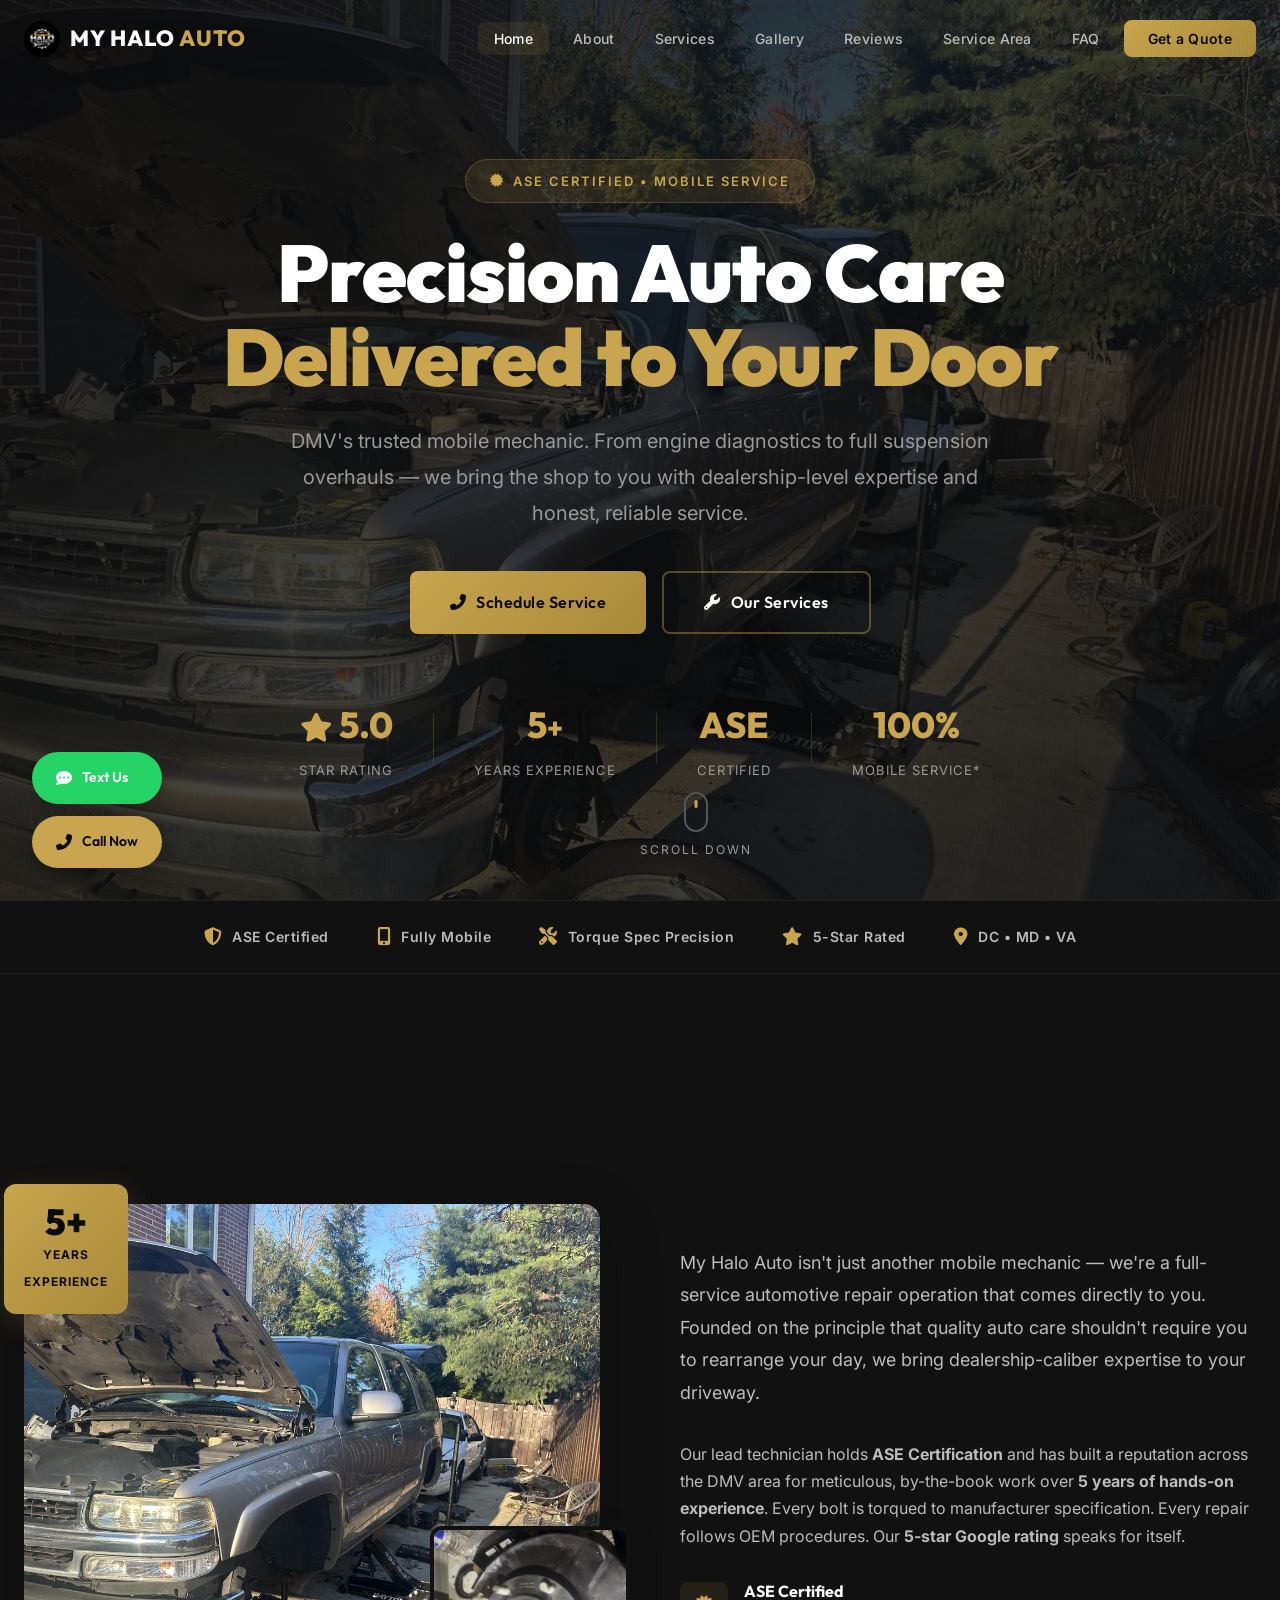
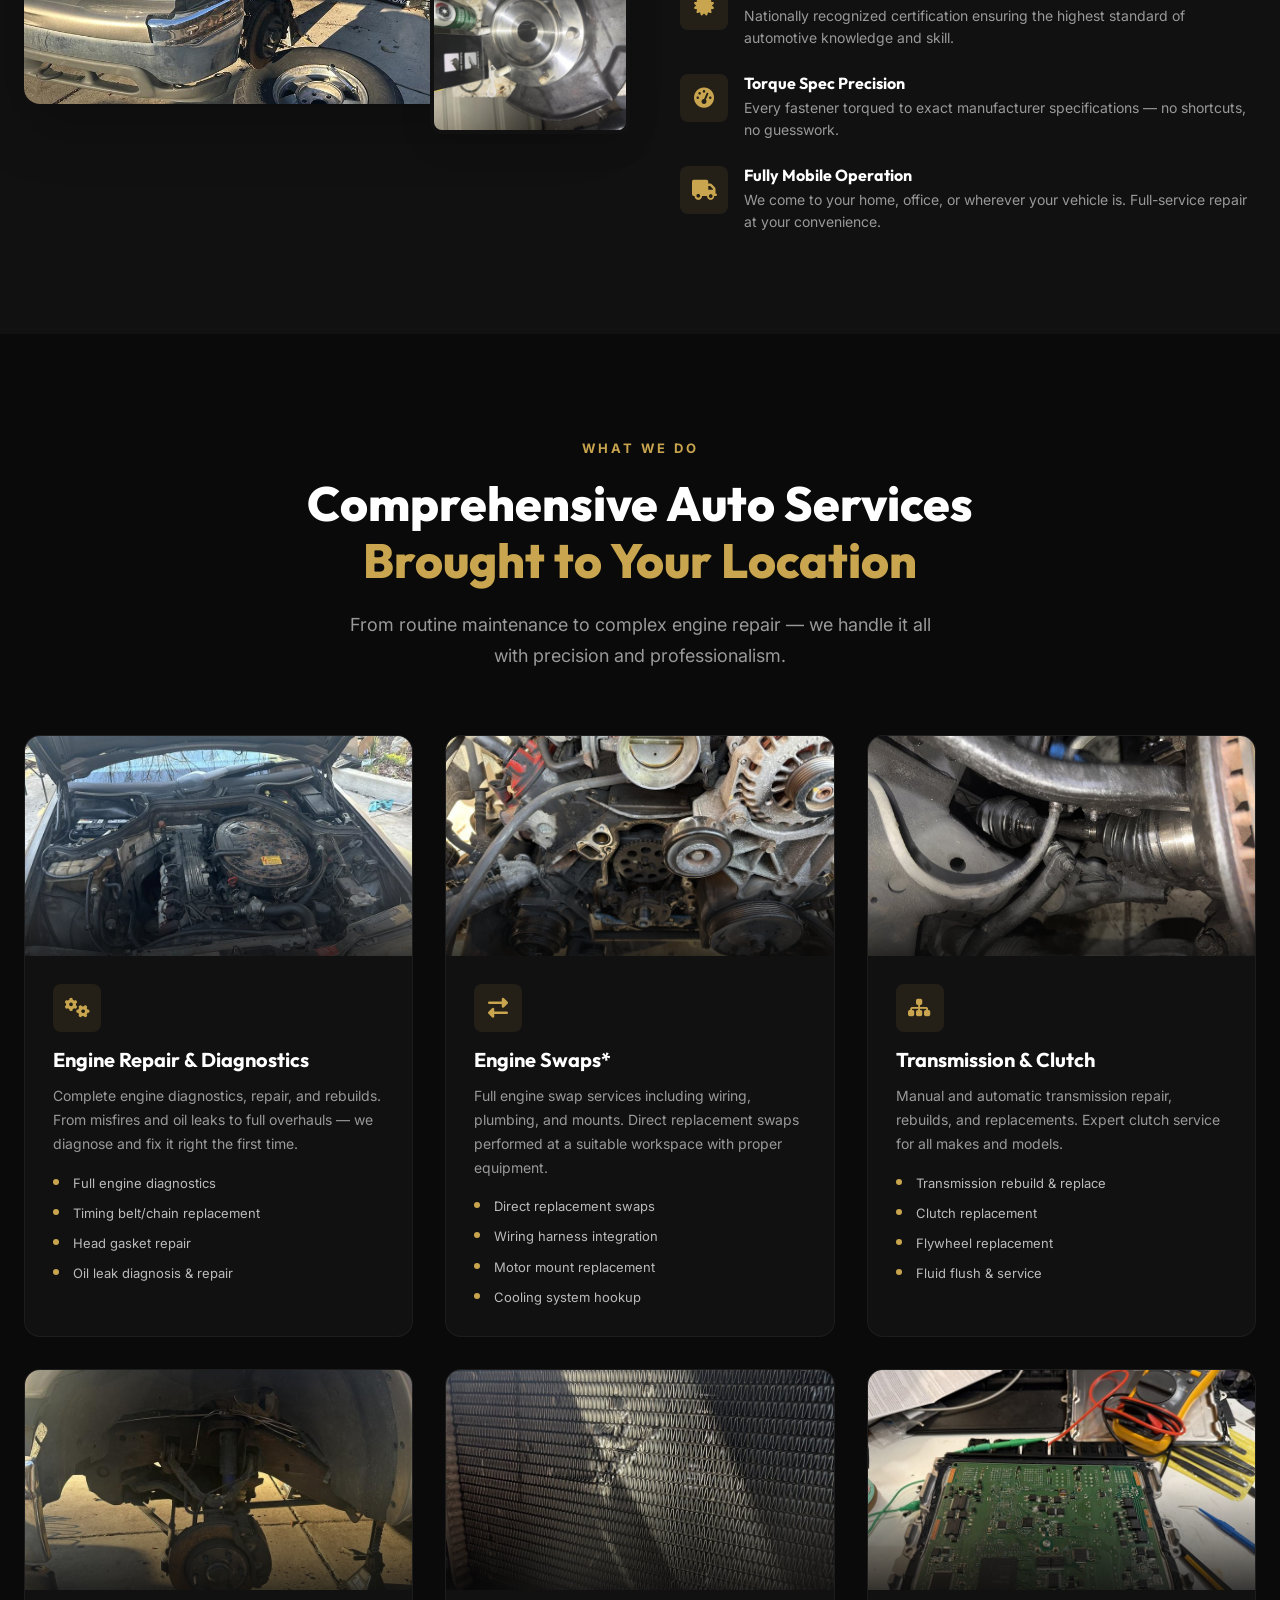
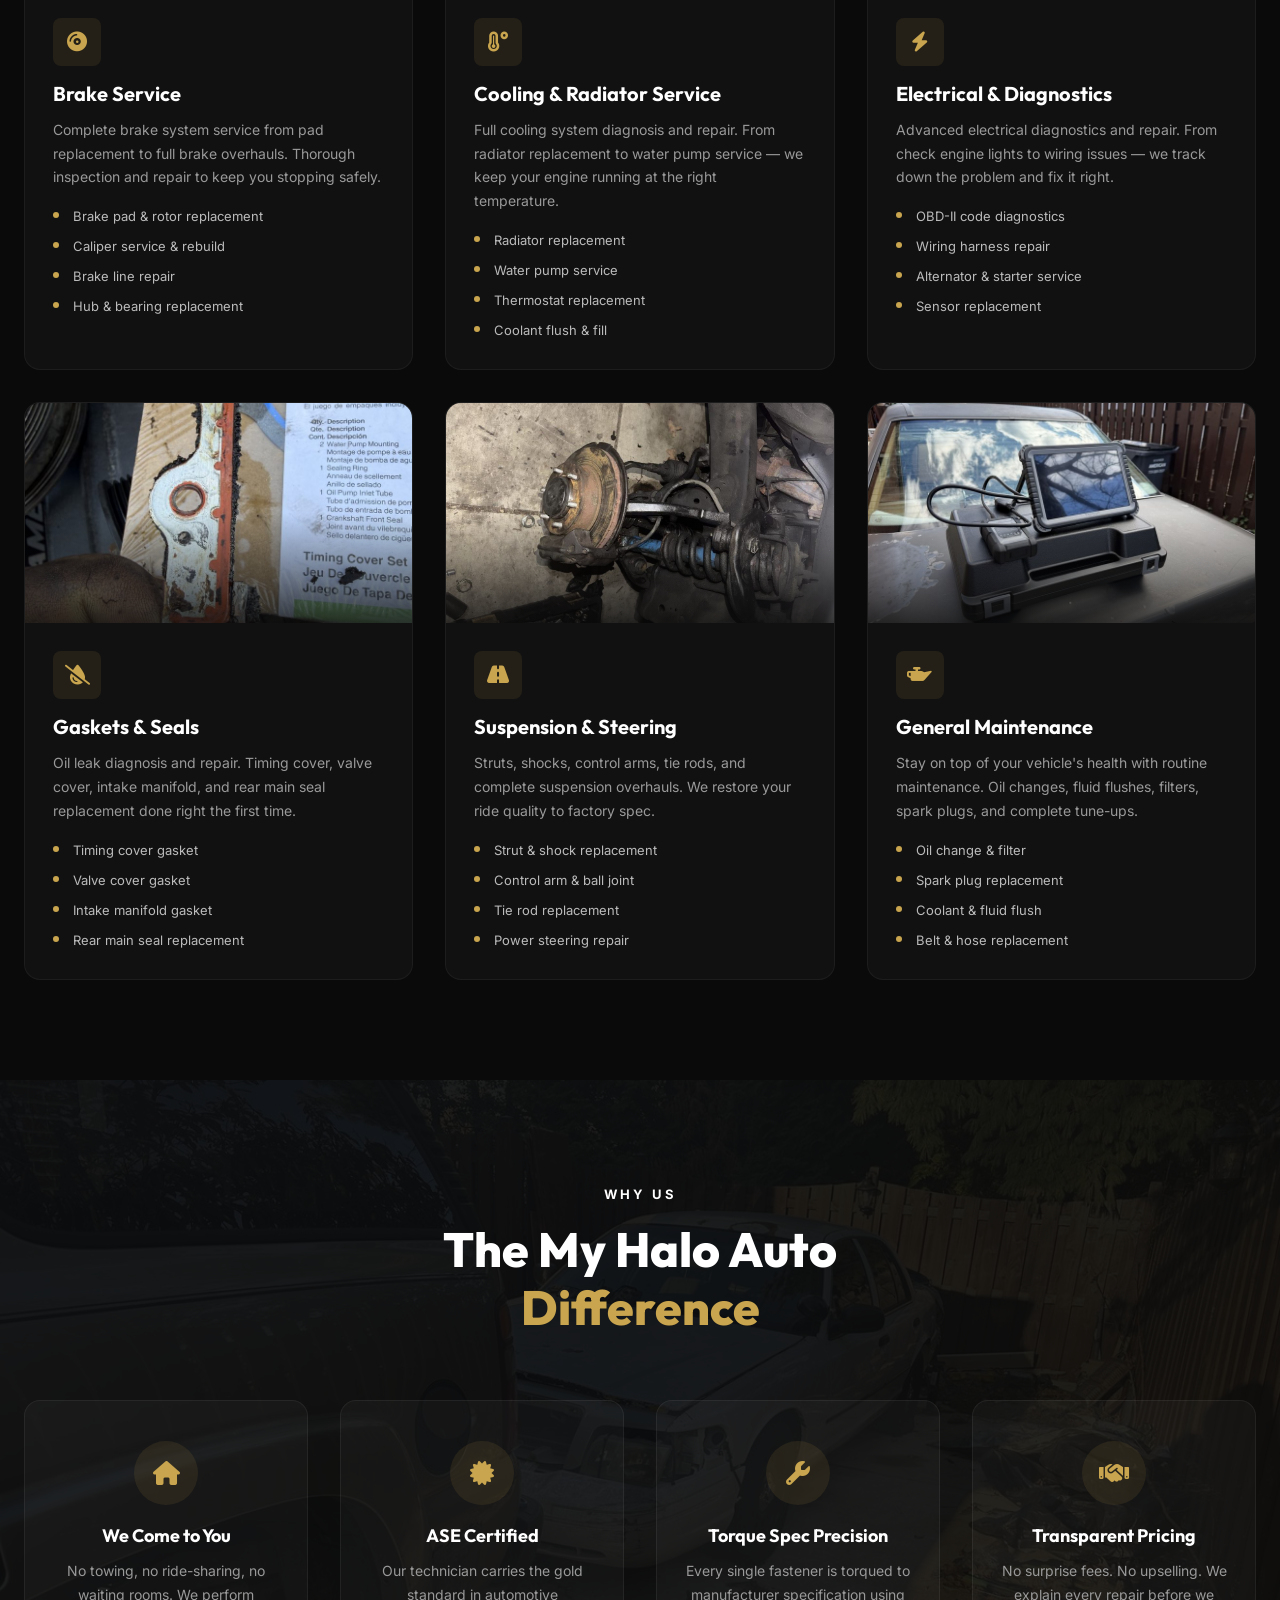
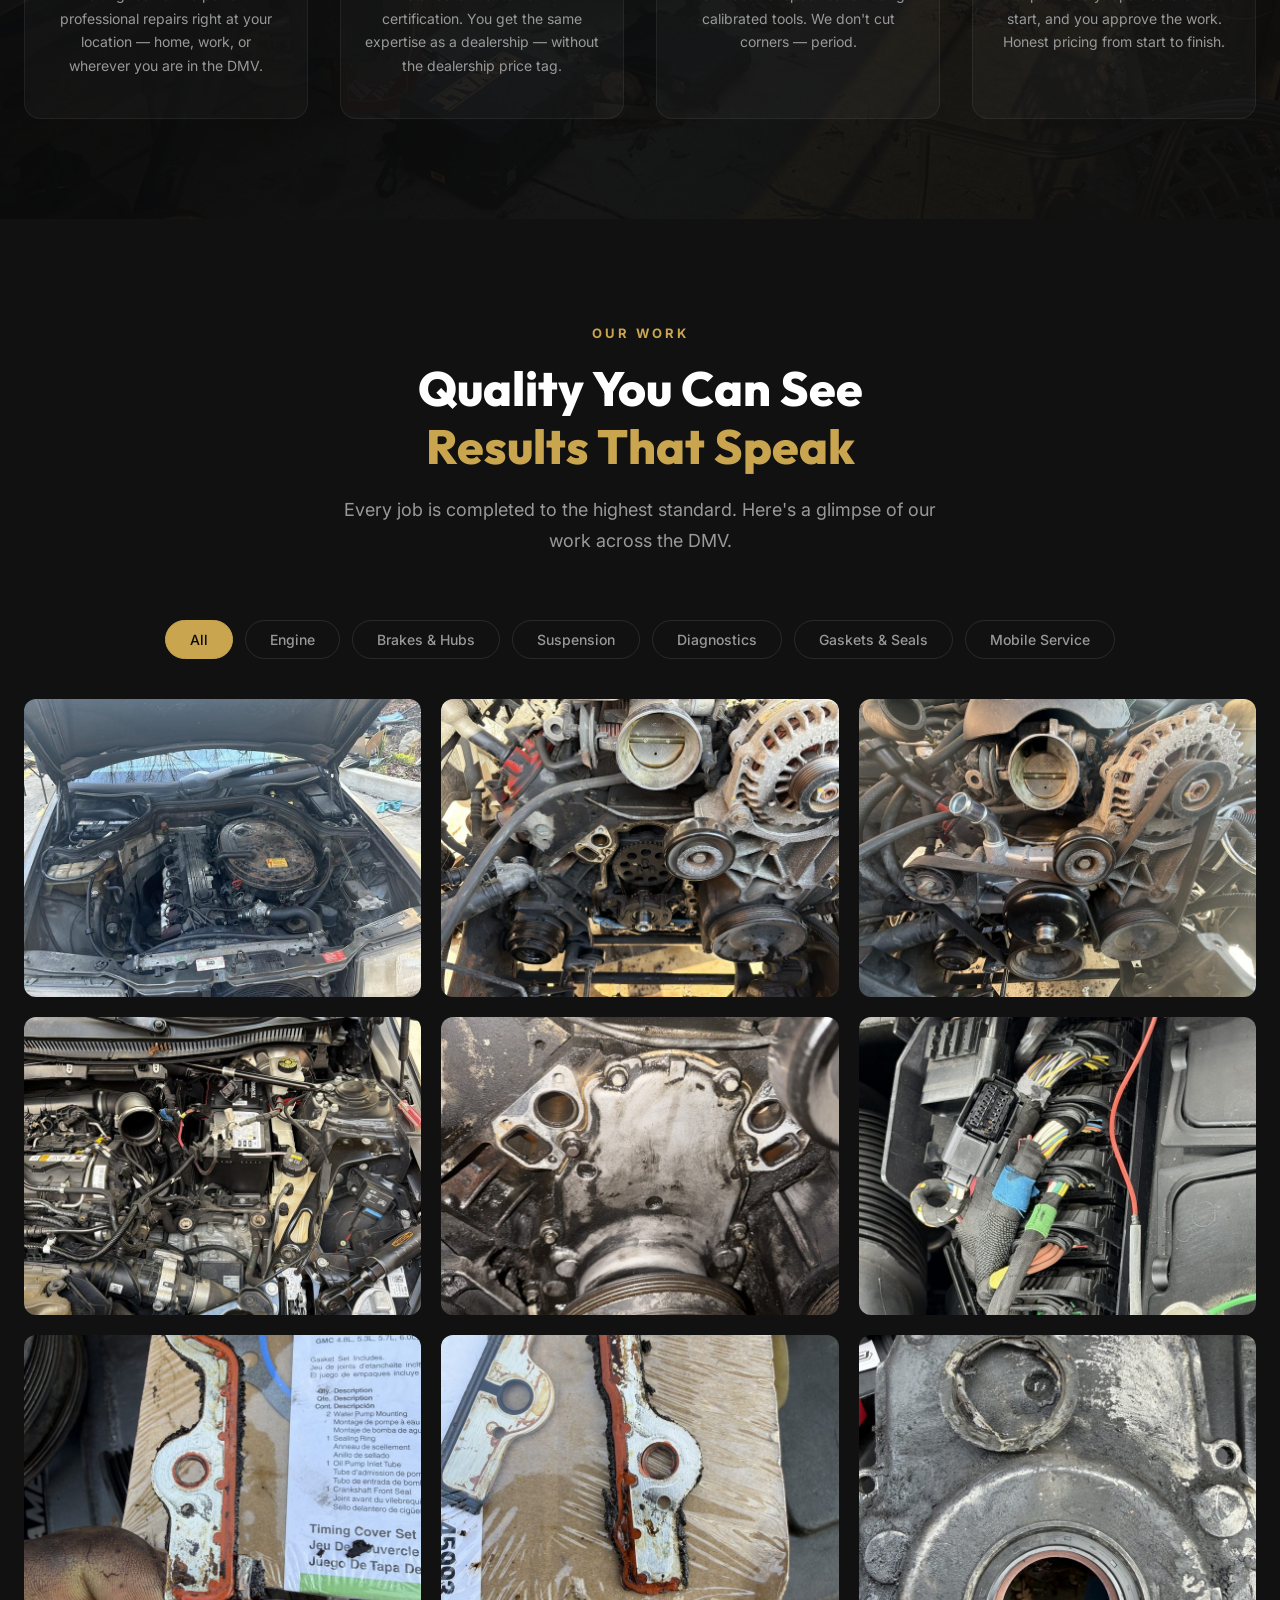
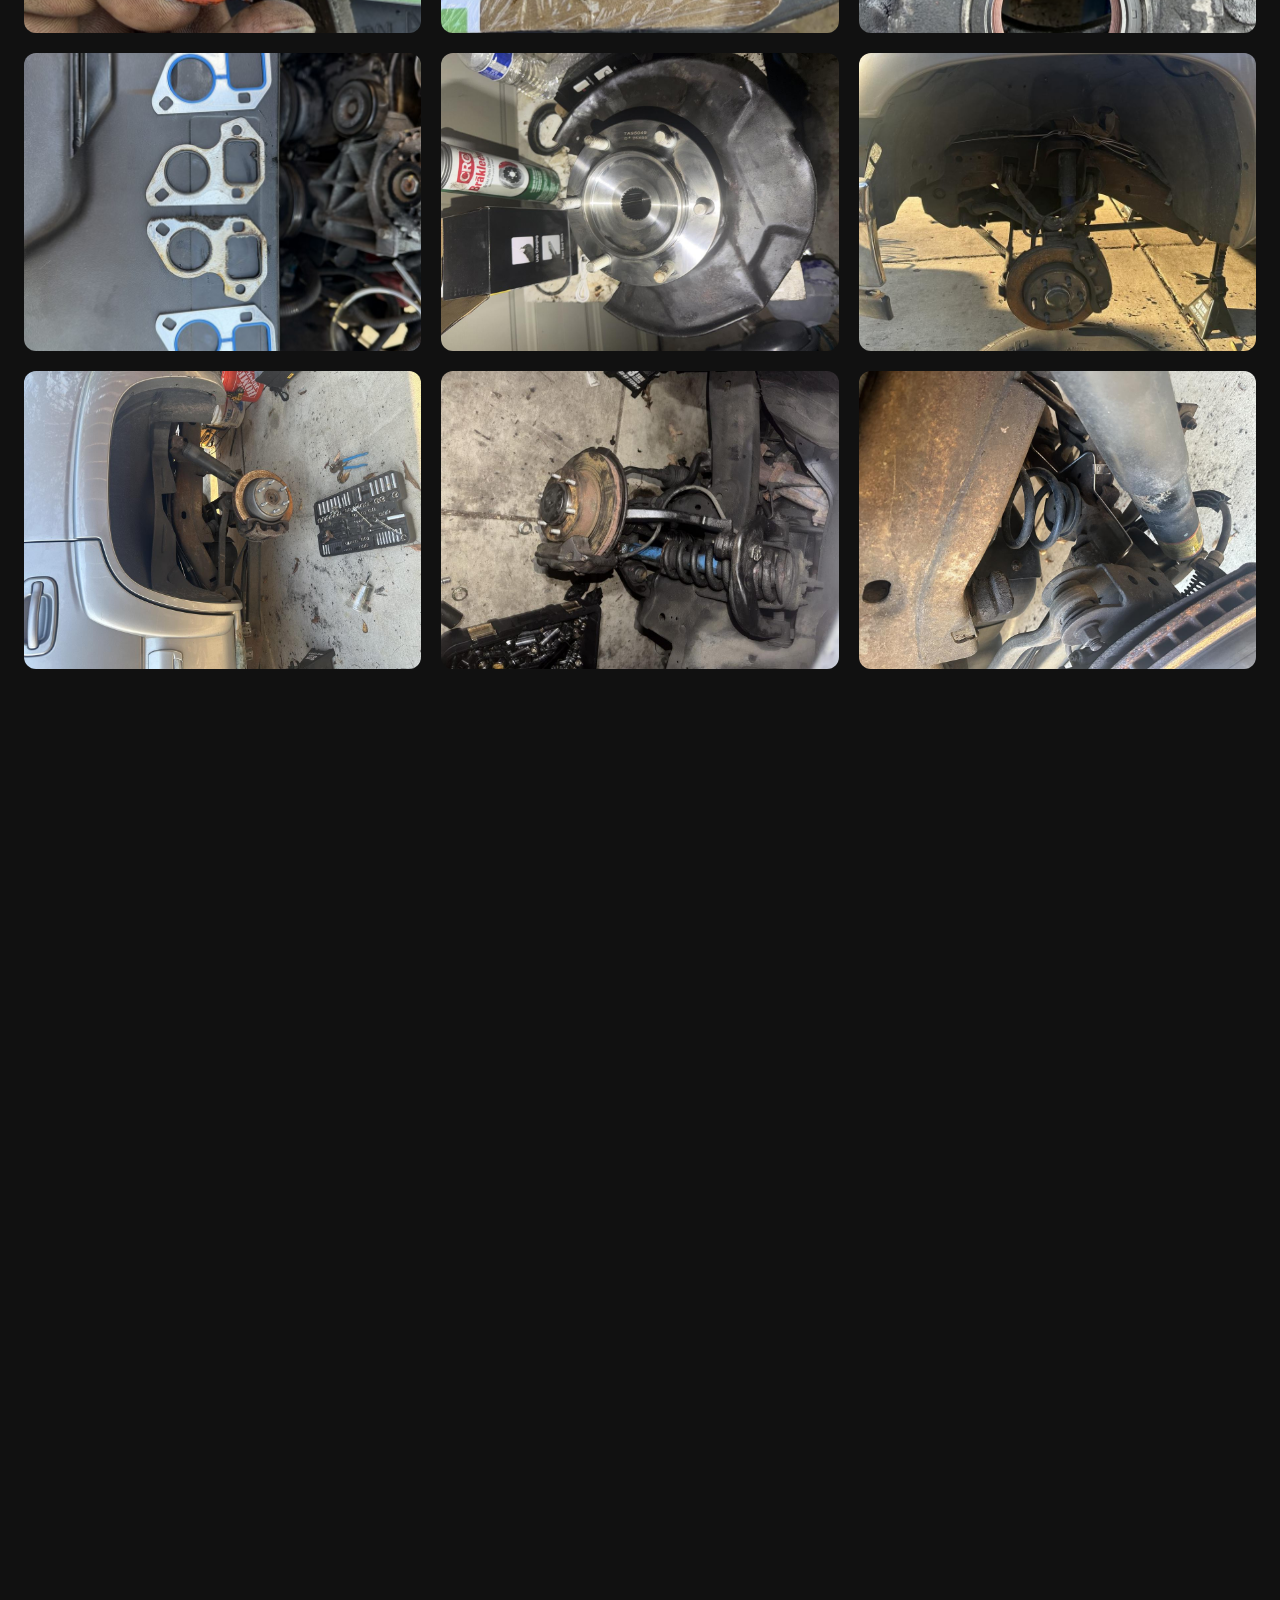
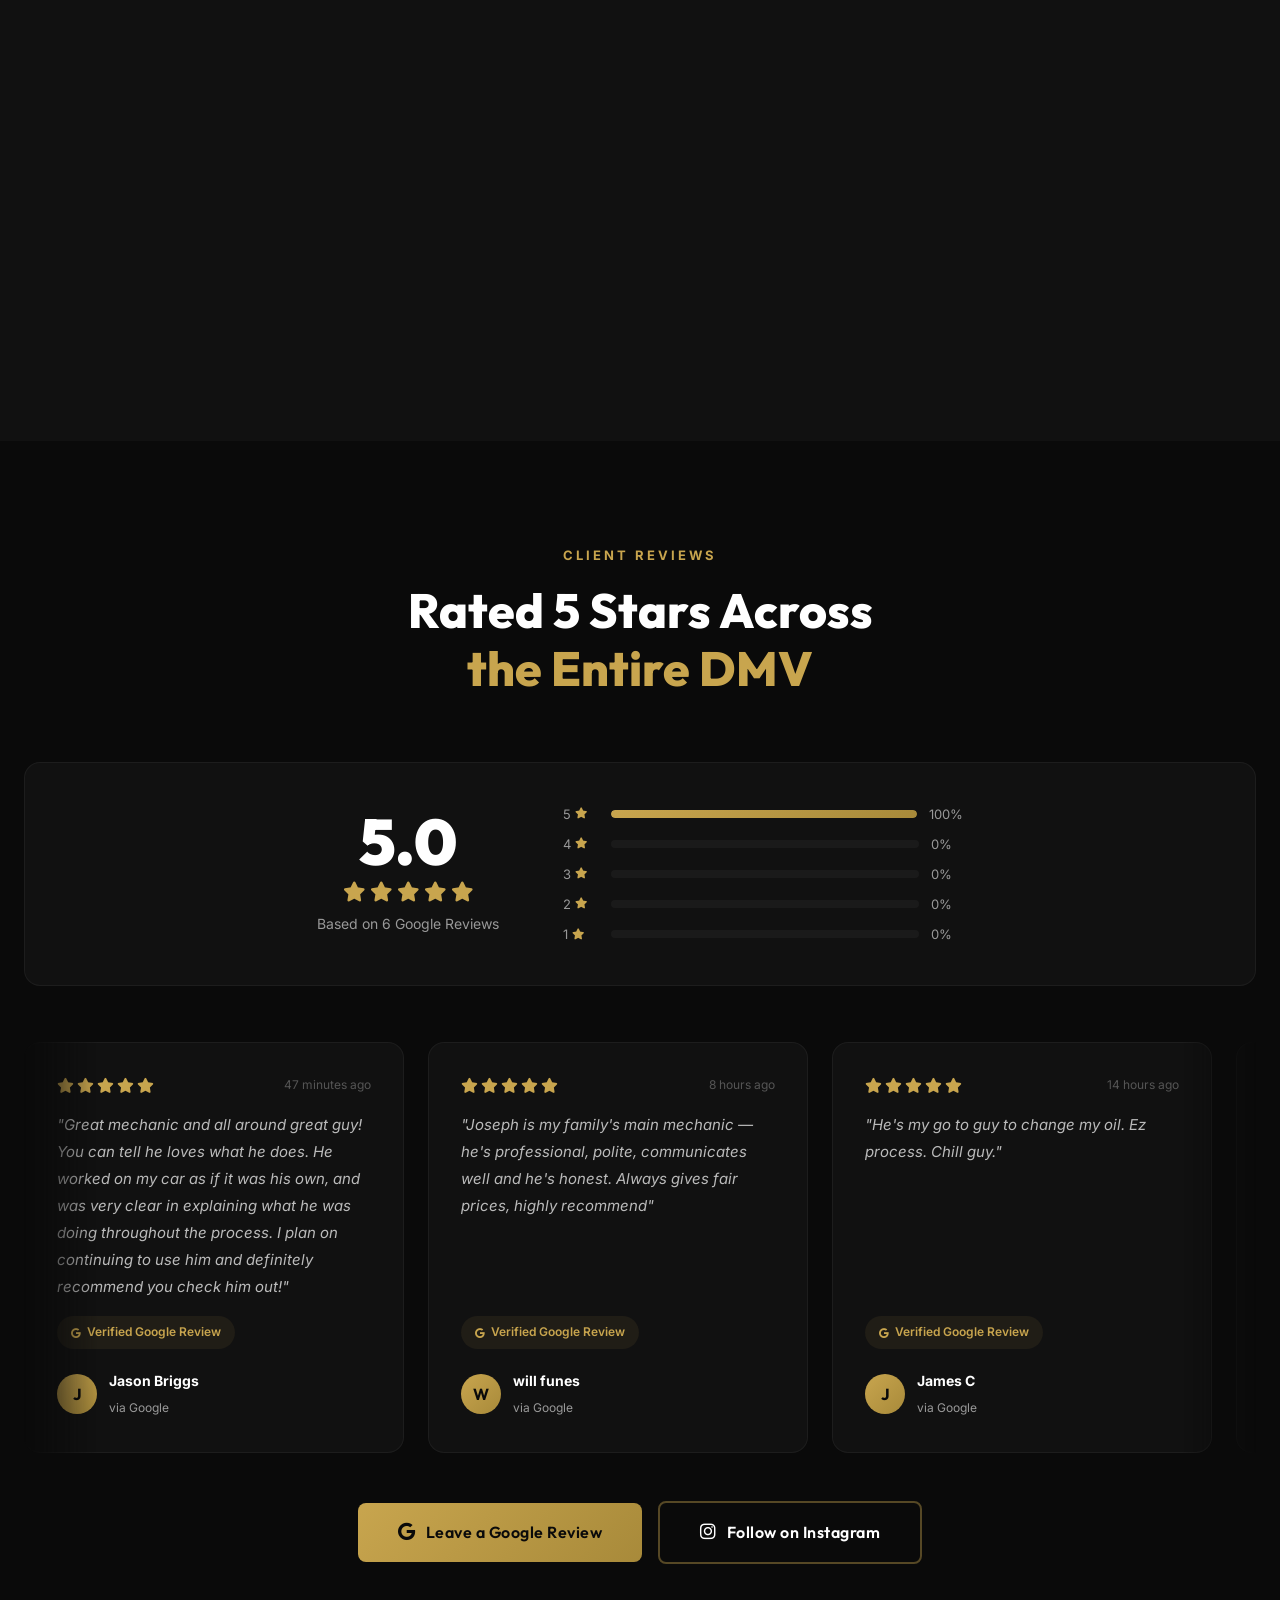
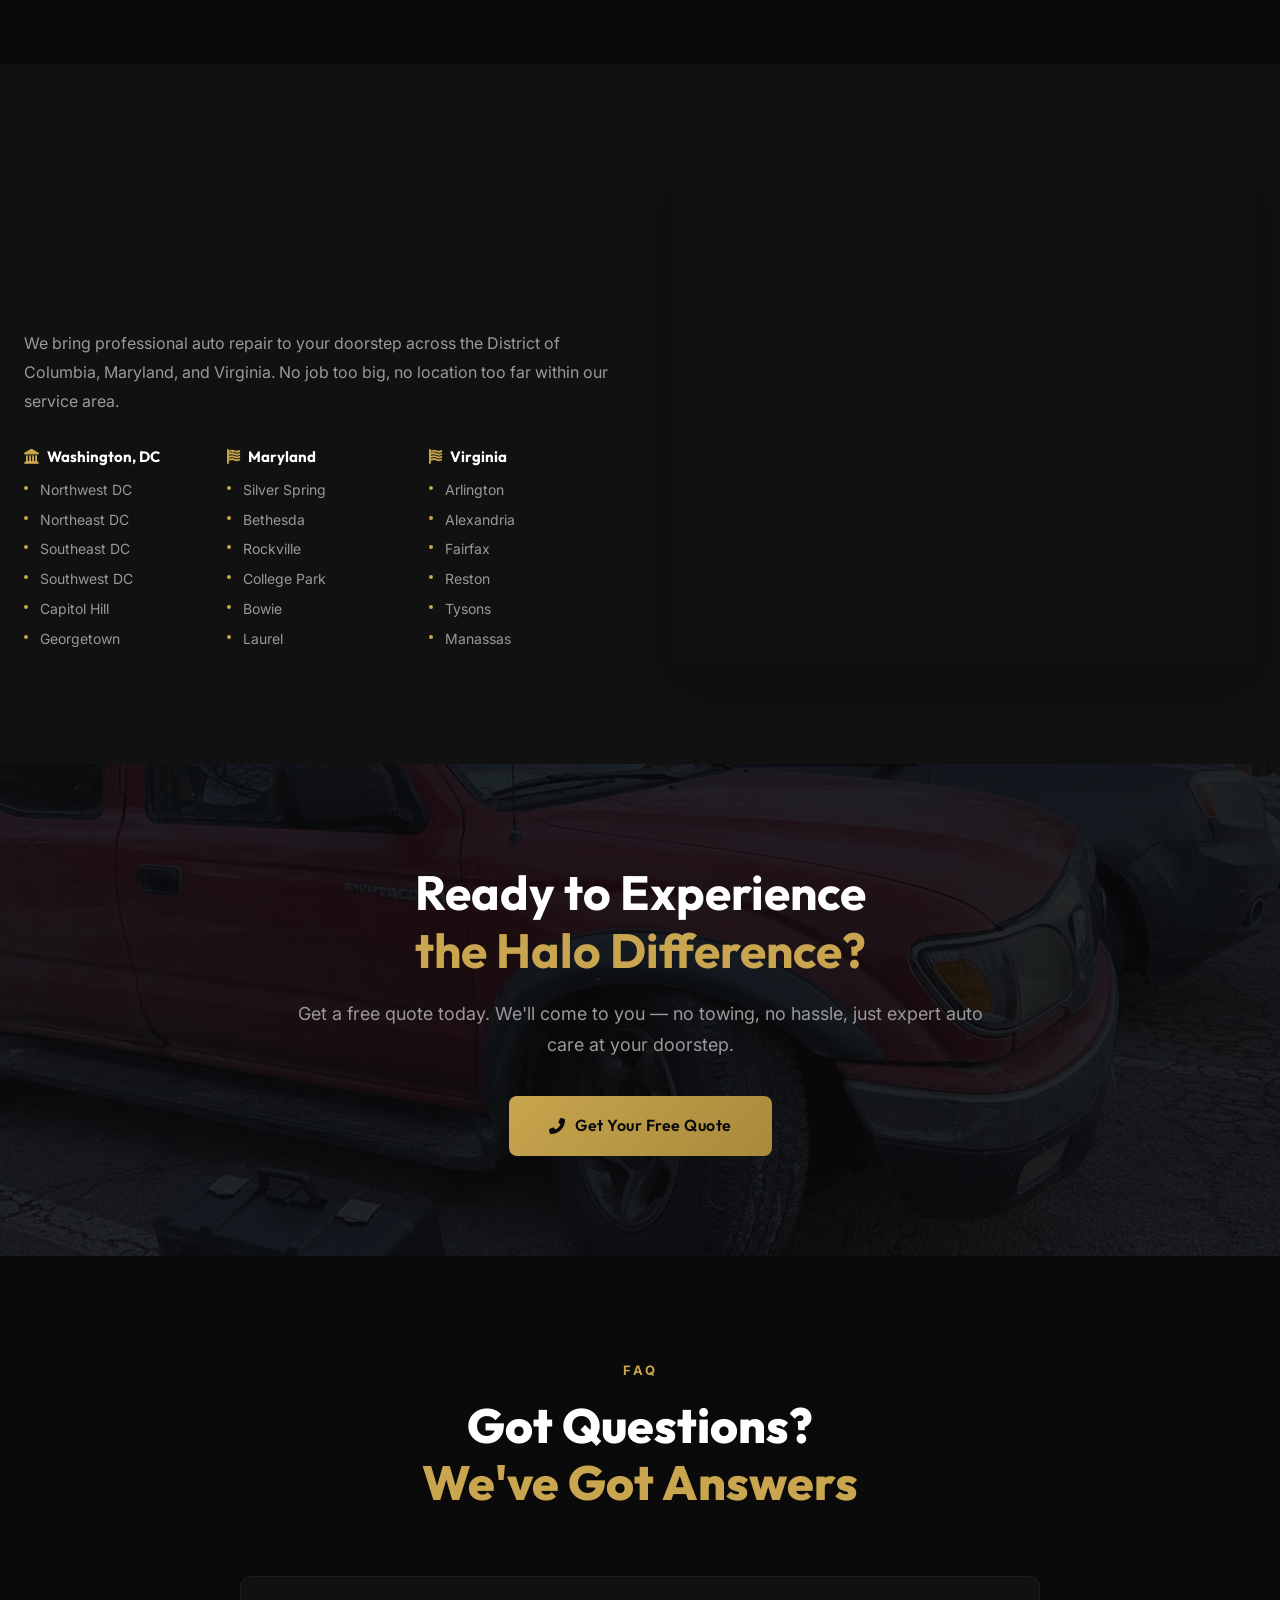
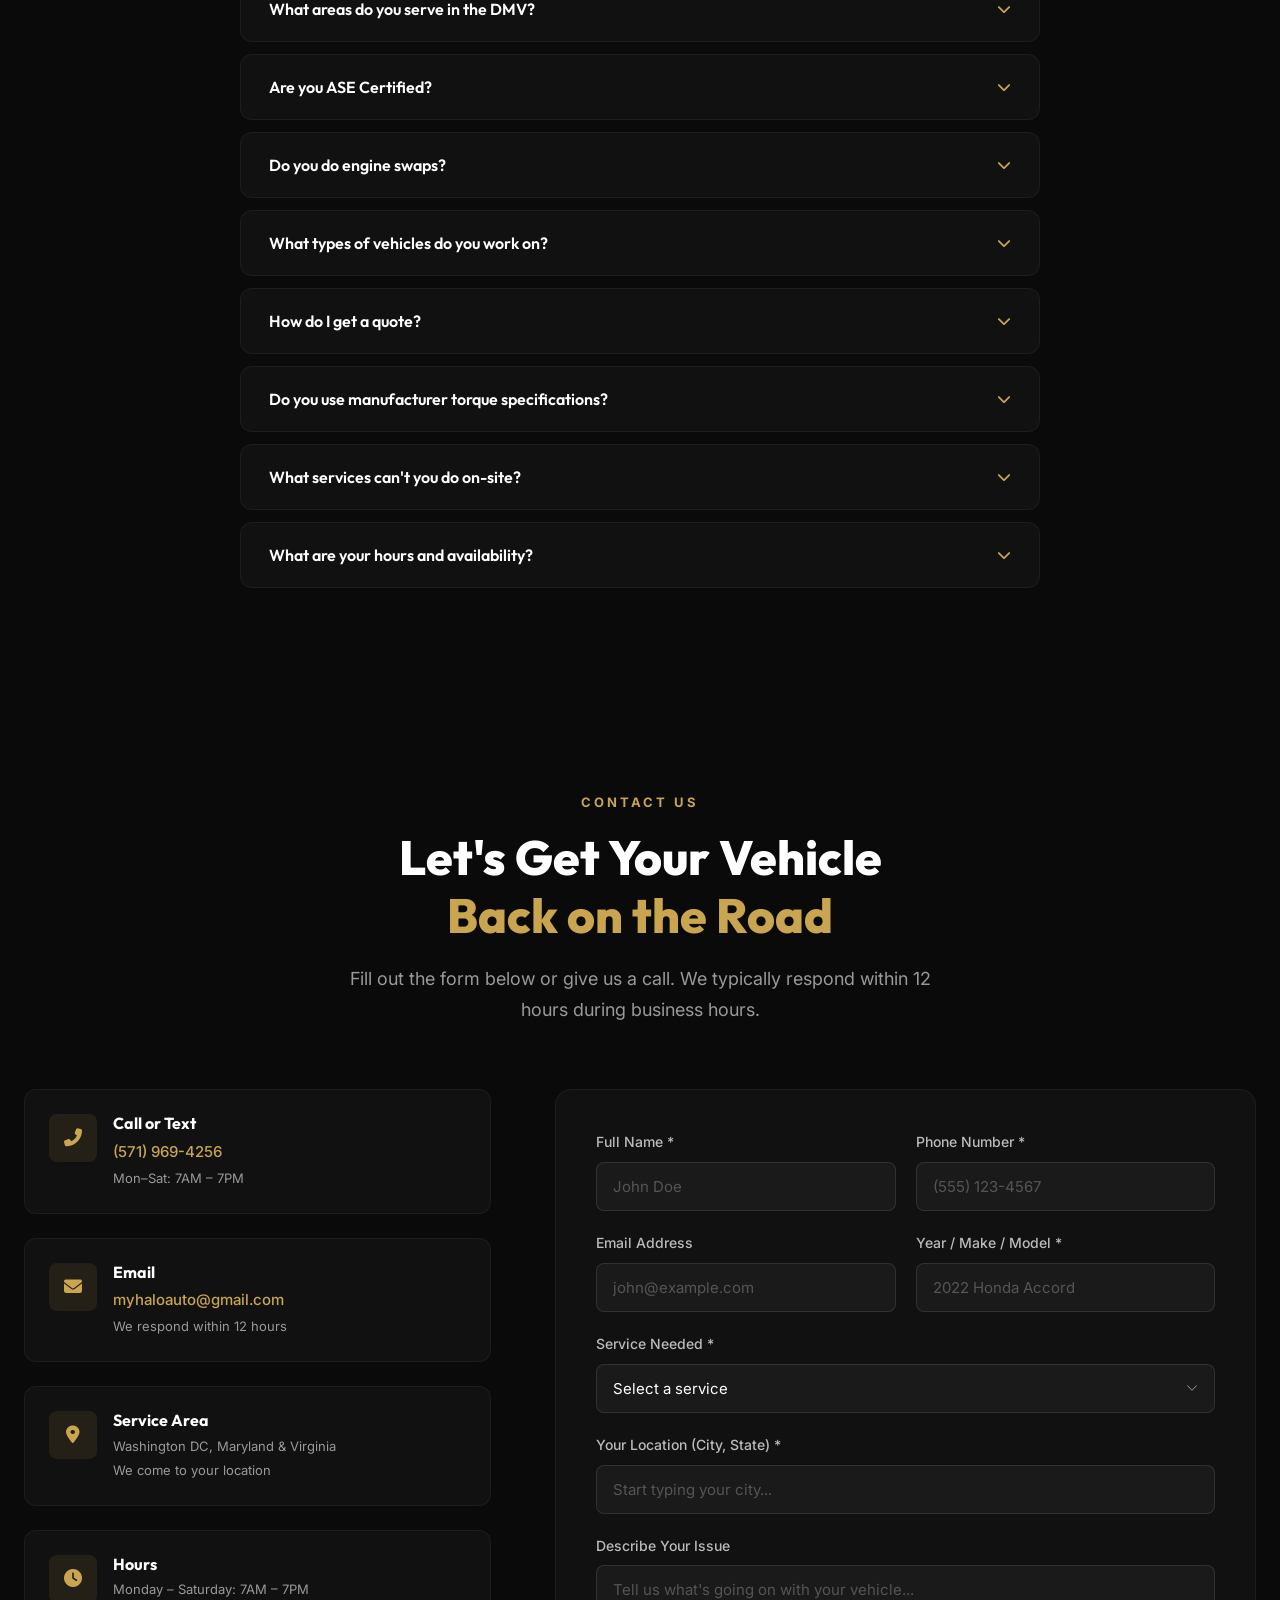
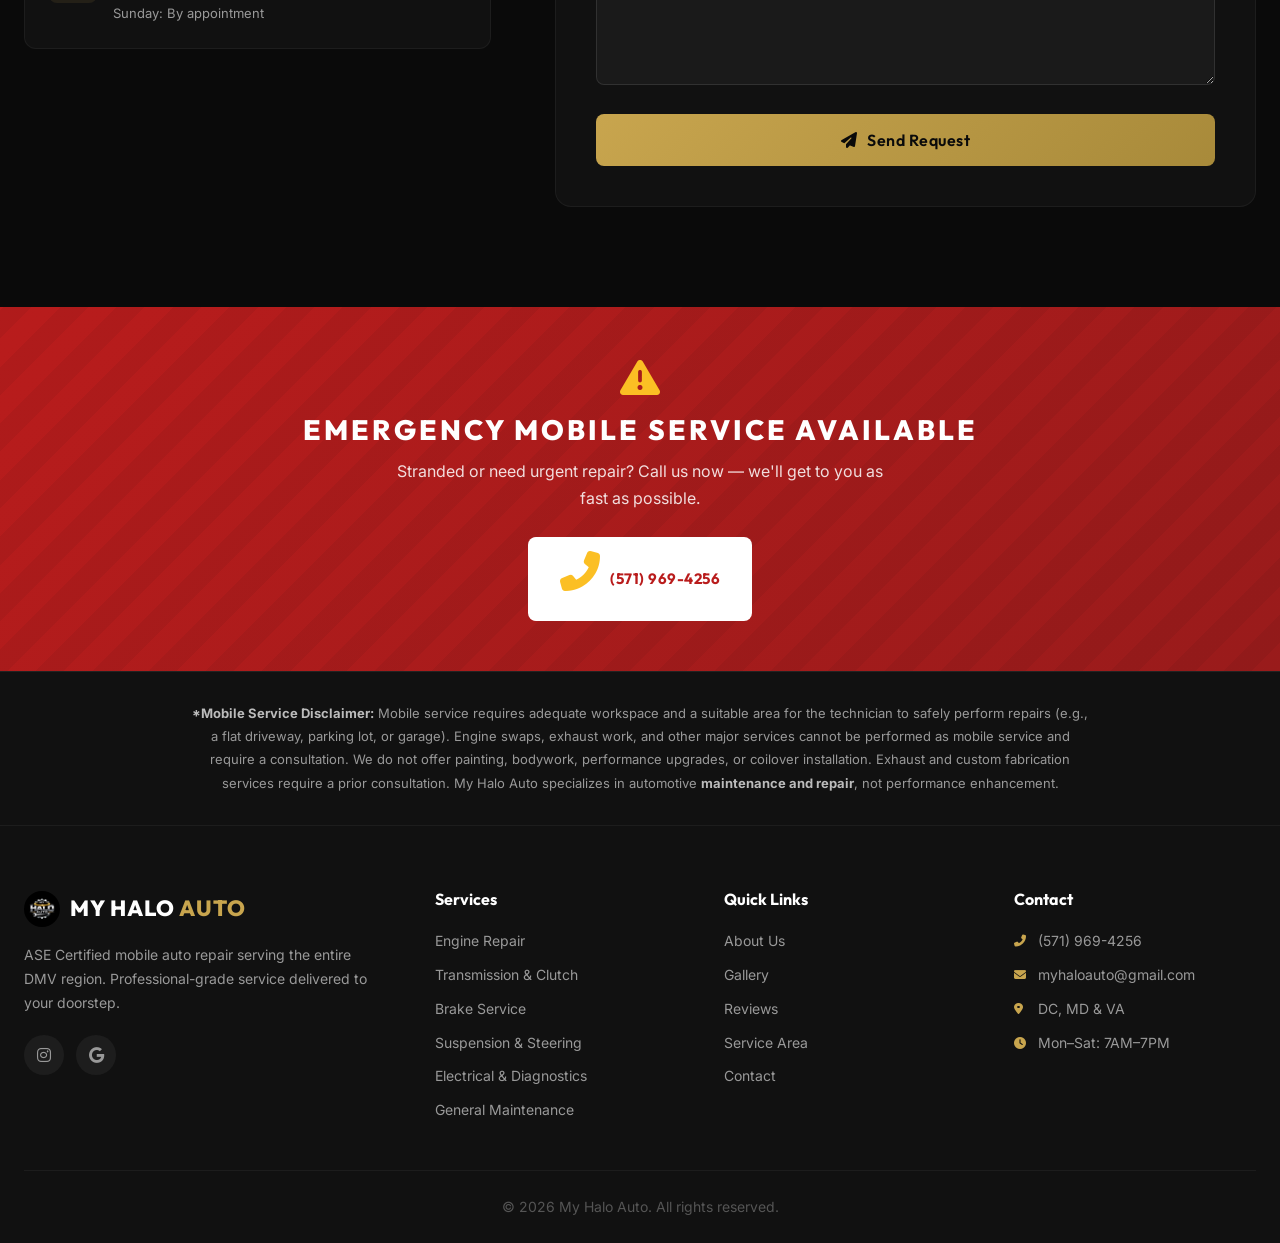
==== index.html @ c2a6f314 "Add location autocomplete dropdown with DMV area cities on contact form" ====
<!DOCTYPE html>
<html lang="en">
<head>
  <meta charset="UTF-8">
  <meta name="viewport" content="width=device-width, initial-scale=1.0, viewport-fit=cover">
  <title>My Halo Auto | ASE Certified Mobile Mechanic | DMV Area</title>
  <meta name="description" content="My Halo Auto — ASE Certified mobile auto maintenance & repair serving DC, Maryland & Virginia. Engine repair, brake service, transmission, suspension & general maintenance. 5 years of experience. We come to you.">
  <meta name="author" content="My Halo Auto">
  <meta name="robots" content="index, follow">
  <link rel="canonical" href="https://myhaloauto.com/">

  <!-- Favicon -->
  <link rel="icon" type="image/x-icon" href="favicon.ico">
  <link rel="icon" type="image/png" sizes="32x32" href="favicon-32x32.png">
  <link rel="icon" type="image/png" sizes="16x16" href="favicon-16x16.png">
  <link rel="apple-touch-icon" sizes="180x180" href="apple-touch-icon.png">

  <!-- Google Search Console verification (replace with your actual code) -->
  <!-- <meta name="google-site-verification" content="YOUR_VERIFICATION_CODE_HERE"> -->

  <!-- Open Graph -->
  <meta property="og:title" content="My Halo Auto | ASE Certified Mobile Mechanic | DMV Area">
  <meta property="og:description" content="Professional mobile auto maintenance & repair — engine work, brakes, transmission, suspension & diagnostics. ASE Certified with 5 years of experience across DC, MD & VA.">
  <meta property="og:type" content="website">
  <meta property="og:url" content="https://myhaloauto.com/">
  <meta property="og:image" content="https://myhaloauto.com/images/og-image.jpg">
  <meta property="og:image:width" content="1200">
  <meta property="og:image:height" content="630">
  <meta property="og:image:alt" content="My Halo Auto — ASE Certified Mobile Mechanic serving DC, Maryland and Virginia">
  <meta property="og:locale" content="en_US">

  <!-- Twitter Card -->
  <meta name="twitter:card" content="summary_large_image">
  <meta name="twitter:title" content="My Halo Auto | ASE Certified Mobile Mechanic">
  <meta name="twitter:description" content="Professional mobile auto maintenance & repair across the DMV. ASE Certified. 5 years experience.">

  <!-- Fonts (non-render-blocking) -->
  <link rel="preconnect" href="https://fonts.googleapis.com">
  <link rel="preconnect" href="https://fonts.gstatic.com" crossorigin>
  <link rel="preload" as="style" href="https://fonts.googleapis.com/css2?family=Inter:wght@400;500;600;700;800&family=Outfit:wght@500;600;700;800;900&display=swap">
  <link href="https://fonts.googleapis.com/css2?family=Inter:wght@400;500;600;700;800&family=Outfit:wght@500;600;700;800;900&display=swap" rel="stylesheet" media="print" onload="this.media='all'">
  <noscript><link href="https://fonts.googleapis.com/css2?family=Inter:wght@400;500;600;700;800&family=Outfit:wght@500;600;700;800;900&display=swap" rel="stylesheet"></noscript>

  <!-- Icons (non-render-blocking) -->
  <link rel="preload" as="style" href="https://cdnjs.cloudflare.com/ajax/libs/font-awesome/6.5.1/css/all.min.css">
  <link rel="stylesheet" href="https://cdnjs.cloudflare.com/ajax/libs/font-awesome/6.5.1/css/all.min.css" media="print" onload="this.media='all'">
  <noscript><link rel="stylesheet" href="https://cdnjs.cloudflare.com/ajax/libs/font-awesome/6.5.1/css/all.min.css"></noscript>

  <!-- Styles -->
  <link rel="stylesheet" href="css/styles.css?v=2">

  <!-- Schema.org Structured Data -->
  <script type="application/ld+json">
  {
    "@context": "https://schema.org",
    "@type": "AutoRepair",
    "name": "My Halo Auto",
    "description": "ASE Certified mobile auto maintenance & repair serving the DMV area. Specializing in engine repair, transmission, brakes, suspension & general maintenance.",
    "url": "https://myhaloauto.com",
    "telephone": "+1-571-969-4256",
    "areaServed": [
      { "@type": "State", "name": "District of Columbia" },
      { "@type": "State", "name": "Maryland" },
      { "@type": "State", "name": "Virginia" }
    ],
    "serviceType": [
      "Mobile Auto Repair",
      "Engine Repair",
      "Engine Diagnostics",
      "Transmission Repair",
      "Brake Service",
      "Suspension & Steering",
      "Clutch Replacement",
      "General Maintenance"
    ],
    "priceRange": "$$",
    "hasCredential": {
      "@type": "EducationalOccupationalCredential",
      "credentialCategory": "ASE Certification"
    },
    "aggregateRating": {
      "@type": "AggregateRating",
      "ratingValue": "5.0",
      "reviewCount": "6"
    },
    "review": [
      {
        "@type": "Review",
        "author": { "@type": "Person", "name": "Jason Briggs" },
        "reviewRating": { "@type": "Rating", "ratingValue": "5" },
        "reviewBody": "Great mechanic and all around great guy! You can tell he loves what he does. He worked on my car as if it was his own, and was very clear in explaining what he was doing throughout the process. I plan on continuing to use him and definitely recommend you check him out!"
      },
      {
        "@type": "Review",
        "author": { "@type": "Person", "name": "will funes" },
        "reviewRating": { "@type": "Rating", "ratingValue": "5" },
        "reviewBody": "Joseph is my family's main mechanic - he's professional, polite, communicates well and he's honest. Always gives fair prices, highly recommend"
      },
      {
        "@type": "Review",
        "author": { "@type": "Person", "name": "James C" },
        "reviewRating": { "@type": "Rating", "ratingValue": "5" },
        "reviewBody": "He's my go to guy to change my oil. Ez process. Chill guy."
      },
      {
        "@type": "Review",
        "author": { "@type": "Person", "name": "David W" },
        "reviewRating": { "@type": "Rating", "ratingValue": "5" },
        "reviewBody": "I've come to Joseph several times for any issues with my car. He saved my car as it had to pass the inspection after I got into a car crash. He replaced my front bumper and for a very reasonable price. Joseph is my go to mechanic, I trust him a lot!"
      },
      {
        "@type": "Review",
        "author": { "@type": "Person", "name": "khisa khafafa" },
        "reviewRating": { "@type": "Rating", "ratingValue": "5" },
        "reviewBody": "Once I started bringing my car to him have never needed to take it anywhere else, has not only fixed up my audi after getting it mishandled by another mechanic, he was also very knowledgeable when helping refer me to find tech related…"
      },
      {
        "@type": "Review",
        "author": { "@type": "Person", "name": "Fengrong Han (Bobb)" },
        "reviewRating": { "@type": "Rating", "ratingValue": "5" },
        "reviewBody": "Best guy to get anything done for ur car. Had my brakes done by him and he taught me a whole lotta stuff. Super patient and worked like a monster. The guy is super chill, we even got lunch afterwards."
      }
    ],
    "sameAs": []
  }
  </script>

  <!-- FAQ Schema -->
  <script type="application/ld+json">
  {
    "@context": "https://schema.org",
    "@type": "FAQPage",
    "mainEntity": [
      {
        "@type": "Question",
        "name": "What areas do you serve in the DMV?",
        "acceptedAnswer": {
          "@type": "Answer",
          "text": "We serve the entire DMV region including Washington DC (all quadrants), Maryland (Silver Spring, Bethesda, Rockville, College Park, Bowie, Laurel, and surrounding areas), and Virginia (Arlington, Alexandria, Fairfax, Reston, Tysons, Manassas, and surrounding areas)."
        }
      },
      {
        "@type": "Question",
        "name": "Are you ASE Certified?",
        "acceptedAnswer": {
          "@type": "Answer",
          "text": "Yes. Our lead technician holds full ASE (Automotive Service Excellence) Certification, the nationally recognized gold standard in automotive repair. This ensures every job meets the highest professional standards."
        }
      },
      {
        "@type": "Question",
        "name": "What kind of work can you do on-site?",
        "acceptedAnswer": {
          "@type": "Answer",
          "text": "We handle most maintenance and repair work on-site including engine diagnostics, brake service, suspension, steering, transmission and clutch work, fluid services, and general maintenance. Major jobs like engine swaps require adequate workspace and are performed at a suitable location — not mobile. Contact us for details."
        }
      },
      {
        "@type": "Question",
        "name": "What types of vehicles do you work on?",
        "acceptedAnswer": {
          "@type": "Answer",
          "text": "We work on all makes and models — domestic, import, and European. From daily drivers like Honda Accords and Toyota Camrys to trucks like Chevy Tahoes and Ford F-150s, to European vehicles like Mercedes-Benz and BMW. If it has an engine, we can fix it."
        }
      },
      {
        "@type": "Question",
        "name": "How do I get a quote?",
        "acceptedAnswer": {
          "@type": "Answer",
          "text": "Call or text us at (571) 969-4256 or fill out the contact form on our website. Tell us your vehicle's year, make, and model, along with a description of the issue. We'll provide a transparent quote — no hidden fees, no surprises."
        }
      },
      {
        "@type": "Question",
        "name": "Do you use manufacturer torque specifications?",
        "acceptedAnswer": {
          "@type": "Answer",
          "text": "Absolutely. Every single fastener is torqued to the exact manufacturer specification using calibrated torque wrenches. We follow OEM repair procedures on every job — no shortcuts, no guesswork. This is non-negotiable for us."
        }
      },
      {
        "@type": "Question",
        "name": "What services can't you do on-site?",
        "acceptedAnswer": {
          "@type": "Answer",
          "text": "Engine swaps and other major jobs require adequate workspace and cannot be performed as mobile service. Exhaust and custom fabrication require a consultation first. We do not offer painting, bodywork, or performance upgrades. Mobile service requires sufficient space and a suitable work area at your location."
        }
      },
      {
        "@type": "Question",
        "name": "What are your hours and availability?",
        "acceptedAnswer": {
          "@type": "Answer",
          "text": "We're available Monday through Saturday, 7AM to 7PM. Sunday appointments are available by request. We typically respond to inquiries within 12 hours during business hours."
        }
      }
    ]
  }
  </script>

  <!-- Google Analytics (replace GA_MEASUREMENT_ID with your actual ID) -->
  <!--
  <script async src="https://www.googletagmanager.com/gtag/js?id=GA_MEASUREMENT_ID"></script>
  <script>
    window.dataLayer = window.dataLayer || [];
    function gtag(){dataLayer.push(arguments);}
    gtag('js', new Date());
    gtag('config', 'GA_MEASUREMENT_ID');
  </script>
  -->
</head>
<body>
  <!-- Noscript fallback -->
  <noscript>
    <style>
      #preloader { display: none !important; }
      .fade-in { opacity: 1 !important; transform: none !important; }
    </style>
  </noscript>

  <!-- Preloader -->
  <div id="preloader">
    <div class="loader">
      <div class="halo-logo-wrapper">
        <div class="halo-ring"></div>
        <div class="halo-ring halo-ring-2"></div>
        <img src="images/logo-preloader.png" alt="My Halo Auto" class="loader-logo-img">
      </div>
    </div>
  </div>

  <!-- Navigation -->
  <nav id="navbar" class="navbar">
    <div class="nav-container">
      <a href="#home" class="nav-logo">
        <img src="images/logo-nav.png" alt="My Halo Auto" class="nav-logo-img">
        <span class="logo-text">MY HALO <span class="accent">AUTO</span></span>
      </a>
      <ul class="nav-menu" id="navMenu">
        <li><a href="#home" class="nav-link active">Home</a></li>
        <li><a href="#about" class="nav-link">About</a></li>
        <li><a href="#services" class="nav-link">Services</a></li>
        <li><a href="#gallery" class="nav-link">Gallery</a></li>
        <li><a href="#reviews" class="nav-link">Reviews</a></li>
        <li><a href="#service-area" class="nav-link">Service Area</a></li>
        <li><a href="#faq" class="nav-link">FAQ</a></li>
        <li><a href="#contact" class="nav-link cta-link">Get a Quote</a></li>
      </ul>
      <button class="hamburger" id="hamburger" aria-label="Toggle navigation menu">
        <span class="bar"></span>
        <span class="bar"></span>
        <span class="bar"></span>
      </button>
    </div>
    <div class="nav-backdrop" id="navBackdrop"></div>
  </nav>

  <!-- Hero Section -->
  <header id="home" class="hero">
    <div class="hero-bg">
      <img src="images/tahoe-driveway-service.jpeg" alt="My Halo Auto mobile mechanic performing driveway repair on Chevy Tahoe" class="hero-bg-img">
      <div class="hero-overlay"></div>
    </div>
    <div class="hero-content">
      <div class="hero-badge">
        <i class="fas fa-certificate"></i> ASE CERTIFIED &bull; MOBILE SERVICE
      </div>
      <h1 class="hero-title">
        Precision Auto Care<br>
        <span class="accent">Delivered to Your Door</span>
      </h1>
      <p class="hero-subtitle">
        DMV's trusted mobile mechanic. From engine diagnostics to full suspension overhauls —
        we bring the shop to you with dealership-level expertise and honest, reliable service.
      </p>
      <div class="hero-cta">
        <a href="#contact" class="btn btn-primary btn-lg">
          <i class="fas fa-phone-alt"></i> Schedule Service
        </a>
        <a href="#services" class="btn btn-outline btn-lg">
          <i class="fas fa-wrench"></i> Our Services
        </a>
      </div>
      <div class="hero-stats">
        <div class="stat">
          <span class="stat-text" id="heroRating"><i class="fas fa-star" style="color:var(--primary);font-size:0.8em"></i> 5.0</span>
          <span class="stat-label">Star Rating</span>
        </div>
        <div class="stat-divider"></div>
        <div class="stat">
          <span class="stat-number-inline"><span class="stat-number" data-target="5">0</span><span class="stat-plus">+</span></span>
          <span class="stat-label">Years Experience</span>
        </div>
        <div class="stat-divider"></div>
        <div class="stat">
          <span class="stat-text">ASE</span>
          <span class="stat-label">Certified</span>
        </div>
        <div class="stat-divider"></div>
        <div class="stat">
          <span class="stat-text">100%</span>
          <span class="stat-label">Mobile Service*</span>
        </div>
      </div>
    </div>
    <div class="scroll-indicator">
      <div class="mouse">
        <div class="wheel"></div>
      </div>
      <span>Scroll Down</span>
    </div>
  </header>

  <!-- Trust Bar -->
  <section class="trust-bar">
    <div class="container">
      <div class="trust-items">
        <div class="trust-item">
          <i class="fas fa-shield-alt"></i>
          <span>ASE Certified</span>
        </div>
        <div class="trust-item">
          <i class="fas fa-mobile-alt"></i>
          <span>Fully Mobile</span>
        </div>
        <div class="trust-item">
          <i class="fas fa-tools"></i>
          <span>Torque Spec Precision</span>
        </div>
        <div class="trust-item">
          <i class="fas fa-star"></i>
          <span>5-Star Rated</span>
        </div>
        <div class="trust-item">
          <i class="fas fa-map-marker-alt"></i>
          <span>DC &bull; MD &bull; VA</span>
        </div>
      </div>
    </div>
  </section>

  <!-- About Section -->
  <section id="about" class="section about">
    <div class="container">
      <div class="about-grid">
        <div class="about-images">
          <div class="about-img-main">
            <img src="images/tahoe-driveway-service.jpeg" alt="Chevy Tahoe jacked up on a driveway with hood open — mobile engine and brake service in action" loading="lazy">
          </div>
          <div class="about-img-accent">
            <img src="images/new-hub-bearing.jpeg" alt="Brand new wheel hub and bearing assembly ready for installation with CRC Brakleen" loading="lazy">
          </div>
          <div class="experience-badge">
            <span class="exp-number">5+</span>
            <span class="exp-text">Years<br>Experience</span>
          </div>
        </div>
        <div class="about-content">
          <span class="section-tag">Who We Are</span>
          <h2 class="section-title">Built on Precision.<br><span class="accent">Driven by Expertise.</span></h2>
          <p class="about-lead">
            My Halo Auto isn't just another mobile mechanic — we're a full-service automotive
            repair operation that comes directly to you. Founded on the principle that quality
            auto care shouldn't require you to rearrange your day, we bring dealership-caliber
            expertise to your driveway.
          </p>
          <p>
            Our lead technician holds <strong>ASE Certification</strong> and has built a reputation
            across the DMV area for meticulous, by-the-book work over <strong>5 years of hands-on experience</strong>.
            Every bolt is torqued to manufacturer specification. Every repair follows OEM procedures.
            Our <strong>5-star Google rating</strong> speaks for itself.
          </p>
          <div class="about-features">
            <div class="about-feature">
              <div class="feature-icon"><i class="fas fa-certificate"></i></div>
              <div>
                <h4>ASE Certified</h4>
                <p>Nationally recognized certification ensuring the highest standard of automotive knowledge and skill.</p>
              </div>
            </div>
            <div class="about-feature">
              <div class="feature-icon"><i class="fas fa-tachometer-alt"></i></div>
              <div>
                <h4>Torque Spec Precision</h4>
                <p>Every fastener torqued to exact manufacturer specifications — no shortcuts, no guesswork.</p>
              </div>
            </div>
            <div class="about-feature">
              <div class="feature-icon"><i class="fas fa-truck"></i></div>
              <div>
                <h4>Fully Mobile Operation</h4>
                <p>We come to your home, office, or wherever your vehicle is. Full-service repair at your convenience.</p>
              </div>
            </div>
          </div>
        </div>
      </div>
    </div>
  </section>

  <!-- Services Section -->
  <section id="services" class="section services">
    <div class="container">
      <div class="section-header">
        <span class="section-tag">What We Do</span>
        <h2 class="section-title">Comprehensive Auto Services<br><span class="accent">Brought to Your Location</span></h2>
        <p class="section-desc">From routine maintenance to complex engine repair — we handle it all with precision and professionalism.</p>
      </div>

      <div class="services-grid">
        <!-- Engine Repair -->
        <div class="service-card" data-aos="fade-up">
          <div class="service-img">
            <img src="images/mercedes-engine-bay.jpeg" alt="Mercedes-Benz engine bay wide open during full engine diagnostics and repair" loading="lazy">
            <div class="service-img-overlay"></div>
          </div>
          <div class="service-body">
            <div class="service-icon"><i class="fas fa-cogs"></i></div>
            <h3>Engine Repair & Diagnostics</h3>
            <p>Complete engine diagnostics, repair, and rebuilds. From misfires and oil leaks to full overhauls — we diagnose and fix it right the first time.</p>
            <ul class="service-list">
              <li>Full engine diagnostics</li>
              <li>Timing belt/chain replacement</li>
              <li>Head gasket repair</li>
              <li>Oil leak diagnosis & repair</li>
            </ul>
          </div>
        </div>

        <!-- Engine Swaps -->
        <div class="service-card" data-aos="fade-up" data-aos-delay="100">
          <div class="service-img">
            <img src="images/engine-front-timing-cover.jpeg" alt="Engine front with timing cover, pulleys, and alternator exposed during engine swap" loading="lazy">
            <div class="service-img-overlay"></div>
          </div>
          <div class="service-body">
            <div class="service-icon"><i class="fas fa-exchange-alt"></i></div>
            <h3>Engine Swaps*</h3>
            <p>Full engine swap services including wiring, plumbing, and mounts. Direct replacement swaps performed at a suitable workspace with proper equipment.</p>
            <ul class="service-list">
              <li>Direct replacement swaps</li>
              <li>Wiring harness integration</li>
              <li>Motor mount replacement</li>
              <li>Cooling system hookup</li>
            </ul>
          </div>
        </div>

        <!-- Transmission -->
        <div class="service-card" data-aos="fade-up" data-aos-delay="200">
          <div class="service-img">
            <img src="images/cv-axle-steering.jpeg" alt="Close-up of CV axle boots, tie rod ends, and steering components during drivetrain service" loading="lazy">
            <div class="service-img-overlay"></div>
          </div>
          <div class="service-body">
            <div class="service-icon"><i class="fas fa-sitemap"></i></div>
            <h3>Transmission & Clutch</h3>
            <p>Manual and automatic transmission repair, rebuilds, and replacements. Expert clutch service for all makes and models.</p>
            <ul class="service-list">
              <li>Transmission rebuild & replace</li>
              <li>Clutch replacement</li>
              <li>Flywheel replacement</li>
              <li>Fluid flush & service</li>
            </ul>
          </div>
        </div>

        <!-- Brakes -->
        <div class="service-card" data-aos="fade-up">
          <div class="service-img">
            <img src="images/chevy-hub-brake.jpeg" alt="Exposed hub and brake components during brake rotor and caliper service" loading="lazy">
            <div class="service-img-overlay"></div>
          </div>
          <div class="service-body">
            <div class="service-icon"><i class="fas fa-compact-disc"></i></div>
            <h3>Brake Service</h3>
            <p>Complete brake system service from pad replacement to full brake overhauls. Thorough inspection and repair to keep you stopping safely.</p>
            <ul class="service-list">
              <li>Brake pad & rotor replacement</li>
              <li>Caliper service & rebuild</li>
              <li>Brake line repair</li>
              <li>Hub & bearing replacement</li>
            </ul>
          </div>
        </div>

        <!-- Cooling & Radiator -->
        <div class="service-card" data-aos="fade-up" data-aos-delay="100">
          <div class="service-img">
            <img src="images/radiator-damage-closeup.jpeg" alt="Damaged radiator with visible corrosion and leak points during cooling system repair" loading="lazy">
            <div class="service-img-overlay"></div>
          </div>
          <div class="service-body">
            <div class="service-icon"><i class="fas fa-temperature-high"></i></div>
            <h3>Cooling & Radiator Service</h3>
            <p>Full cooling system diagnosis and repair. From radiator replacement to water pump service — we keep your engine running at the right temperature.</p>
            <ul class="service-list">
              <li>Radiator replacement</li>
              <li>Water pump service</li>
              <li>Thermostat replacement</li>
              <li>Coolant flush & fill</li>
            </ul>
          </div>
        </div>

        <!-- Electrical & Diagnostics -->
        <div class="service-card" data-aos="fade-up" data-aos-delay="200">
          <div class="service-img">
            <img src="images/ecu-board-diagnostics.jpeg" alt="ECU circuit board on workbench with multimeter during automotive electrical diagnostics" loading="lazy">
            <div class="service-img-overlay"></div>
          </div>
          <div class="service-body">
            <div class="service-icon"><i class="fas fa-bolt"></i></div>
            <h3>Electrical & Diagnostics</h3>
            <p>Advanced electrical diagnostics and repair. From check engine lights to wiring issues — we track down the problem and fix it right.</p>
            <ul class="service-list">
              <li>OBD-II code diagnostics</li>
              <li>Wiring harness repair</li>
              <li>Alternator & starter service</li>
              <li>Sensor replacement</li>
            </ul>
          </div>
        </div>

        <!-- Gaskets & Seals -->
        <div class="service-card" data-aos="fade-up">
          <div class="service-img">
            <img src="images/timing-cover-gasket-old.jpeg" alt="Old vs new timing cover gasket comparison showing wear and degradation" loading="lazy">
            <div class="service-img-overlay"></div>
          </div>
          <div class="service-body">
            <div class="service-icon"><i class="fas fa-tint-slash"></i></div>
            <h3>Gaskets & Seals</h3>
            <p>Oil leak diagnosis and repair. Timing cover, valve cover, intake manifold, and rear main seal replacement done right the first time.</p>
            <ul class="service-list">
              <li>Timing cover gasket</li>
              <li>Valve cover gasket</li>
              <li>Intake manifold gasket</li>
              <li>Rear main seal replacement</li>
            </ul>
          </div>
        </div>

        <!-- Suspension & Steering -->
        <div class="service-card" data-aos="fade-up" data-aos-delay="100">
          <div class="service-img">
            <img src="images/suspension-overhaul.jpeg" alt="Front hub assembly with strut, coil spring, and brake caliper removed during full suspension overhaul" loading="lazy">
            <div class="service-img-overlay"></div>
          </div>
          <div class="service-body">
            <div class="service-icon"><i class="fas fa-road"></i></div>
            <h3>Suspension & Steering</h3>
            <p>Struts, shocks, control arms, tie rods, and complete suspension overhauls. We restore your ride quality to factory spec.</p>
            <ul class="service-list">
              <li>Strut & shock replacement</li>
              <li>Control arm & ball joint</li>
              <li>Tie rod replacement</li>
              <li>Power steering repair</li>
            </ul>
          </div>
        </div>

        <!-- General Maintenance -->
        <div class="service-card" data-aos="fade-up" data-aos-delay="200">
          <div class="service-img">
            <img src="images/diagnostic-scanner-tablet.jpeg" alt="Professional diagnostic scanner and tools set up on vehicle for routine maintenance service" loading="lazy">
            <div class="service-img-overlay"></div>
          </div>
          <div class="service-body">
            <div class="service-icon"><i class="fas fa-oil-can"></i></div>
            <h3>General Maintenance</h3>
            <p>Stay on top of your vehicle's health with routine maintenance. Oil changes, fluid flushes, filters, spark plugs, and complete tune-ups.</p>
            <ul class="service-list">
              <li>Oil change & filter</li>
              <li>Spark plug replacement</li>
              <li>Coolant & fluid flush</li>
              <li>Belt & hose replacement</li>
            </ul>
          </div>
        </div>
      </div>
    </div>
  </section>

  <!-- Why Choose Us -->
  <section class="section why-us">
    <div class="why-us-bg">
      <img src="images/crown-vic-workspace.jpeg" alt="My Halo Auto mobile workspace with Ford Crown Victoria and tools on the ground" loading="lazy">
      <div class="why-us-overlay"></div>
    </div>
    <div class="container">
      <div class="section-header light">
        <span class="section-tag">Why Us</span>
        <h2 class="section-title">The My Halo Auto<br><span class="accent">Difference</span></h2>
      </div>
      <div class="why-grid">
        <div class="why-card">
          <div class="why-icon"><i class="fas fa-home"></i></div>
          <h3>We Come to You</h3>
          <p>No towing, no ride-sharing, no waiting rooms. We perform professional repairs right at your location — home, work, or wherever you are in the DMV.</p>
        </div>
        <div class="why-card">
          <div class="why-icon"><i class="fas fa-certificate"></i></div>
          <h3>ASE Certified</h3>
          <p>Our technician carries the gold standard in automotive certification. You get the same expertise as a dealership — without the dealership price tag.</p>
        </div>
        <div class="why-card">
          <div class="why-icon"><i class="fas fa-wrench"></i></div>
          <h3>Torque Spec Precision</h3>
          <p>Every single fastener is torqued to manufacturer specification using calibrated tools. We don't cut corners — period.</p>
        </div>
        <div class="why-card">
          <div class="why-icon"><i class="fas fa-handshake"></i></div>
          <h3>Transparent Pricing</h3>
          <p>No surprise fees. No upselling. We explain every repair before we start, and you approve the work. Honest pricing from start to finish.</p>
        </div>
      </div>
    </div>
  </section>

  <!-- Gallery Section -->
  <section id="gallery" class="section gallery">
    <div class="container">
      <div class="section-header">
        <span class="section-tag">Our Work</span>
        <h2 class="section-title">Quality You Can See<br><span class="accent">Results That Speak</span></h2>
        <p class="section-desc">Every job is completed to the highest standard. Here's a glimpse of our work across the DMV.</p>
      </div>
      <div class="gallery-filters">
        <button class="filter-btn active" data-filter="all">All</button>
        <button class="filter-btn" data-filter="engine">Engine</button>
        <button class="filter-btn" data-filter="brakes">Brakes & Hubs</button>
        <button class="filter-btn" data-filter="suspension">Suspension</button>
        <button class="filter-btn" data-filter="diagnostics">Diagnostics</button>
        <button class="filter-btn" data-filter="gaskets">Gaskets & Seals</button>
        <button class="filter-btn" data-filter="mobile">Mobile Service</button>
      </div>
      <div class="gallery-grid">
        <!-- Engine -->
        <div class="gallery-item" data-category="engine">
          <img src="images/mercedes-engine-bay.jpeg" alt="Mercedes-Benz engine bay during engine diagnostics and repair" loading="lazy">
          <div class="gallery-overlay">
            <span class="gallery-cat">Engine Work</span>
            <h4>Mercedes Engine Diagnostics</h4>
          </div>
        </div>
        <div class="gallery-item" data-category="engine">
          <img src="images/engine-front-timing-cover.jpeg" alt="Engine front with timing cover, throttle body, and alternator exposed" loading="lazy">
          <div class="gallery-overlay">
            <span class="gallery-cat">Engine Work</span>
            <h4>Timing Cover & Front End Service</h4>
          </div>
        </div>
        <div class="gallery-item" data-category="engine">
          <img src="images/engine-front-pulleys.jpeg" alt="Engine front showing pulleys, throttle body, and serpentine belt system" loading="lazy">
          <div class="gallery-overlay">
            <span class="gallery-cat">Engine Work</span>
            <h4>Pulley & Belt System Service</h4>
          </div>
        </div>
        <div class="gallery-item" data-category="engine">
          <img src="images/engine-bay-teardown.jpeg" alt="Full engine bay teardown showing wiring, battery, and components" loading="lazy">
          <div class="gallery-overlay">
            <span class="gallery-cat">Engine Work</span>
            <h4>Engine Bay Teardown</h4>
          </div>
        </div>
        <div class="gallery-item" data-category="engine">
          <img src="images/engine-block-timing.jpeg" alt="Engine block with timing cover removed during timing chain service" loading="lazy">
          <div class="gallery-overlay">
            <span class="gallery-cat">Engine Work</span>
            <h4>Timing Chain Service</h4>
          </div>
        </div>
        <div class="gallery-item" data-category="engine">
          <img src="images/wiring-harness-connectors.jpeg" alt="Engine wiring harness connectors organized during engine service" loading="lazy">
          <div class="gallery-overlay">
            <span class="gallery-cat">Engine Work</span>
            <h4>Wiring Harness Service</h4>
          </div>
        </div>
        <!-- Gaskets & Seals -->
        <div class="gallery-item" data-category="gaskets">
          <img src="images/timing-cover-gasket-old.jpeg" alt="Old timing cover gasket with new gasket set showing worn vs new comparison" loading="lazy">
          <div class="gallery-overlay">
            <span class="gallery-cat">Gaskets & Seals</span>
            <h4>Timing Cover Gasket — Old vs New</h4>
          </div>
        </div>
        <div class="gallery-item" data-category="gaskets">
          <img src="images/timing-cover-gasket-compare.jpeg" alt="Worn timing cover gasket laid on cardboard for comparison" loading="lazy">
          <div class="gallery-overlay">
            <span class="gallery-cat">Gaskets & Seals</span>
            <h4>Gasket Wear Comparison</h4>
          </div>
        </div>
        <div class="gallery-item" data-category="gaskets">
          <img src="images/timing-cover-seal.jpeg" alt="Timing cover with front main seal visible during replacement" loading="lazy">
          <div class="gallery-overlay">
            <span class="gallery-cat">Gaskets & Seals</span>
            <h4>Front Main Seal Replacement</h4>
          </div>
        </div>
        <div class="gallery-item" data-category="gaskets">
          <img src="images/water-pump-gaskets-new-vs-old.jpeg" alt="New vs old water pump gaskets side by side showing corrosion and failure" loading="lazy">
          <div class="gallery-overlay">
            <span class="gallery-cat">Gaskets & Seals</span>
            <h4>Water Pump Gaskets — Old vs New</h4>
          </div>
        </div>
        <!-- Brakes & Hubs -->
        <div class="gallery-item" data-category="brakes">
          <img src="images/new-hub-bearing.jpeg" alt="Brand new wheel hub and bearing assembly ready for installation" loading="lazy">
          <div class="gallery-overlay">
            <span class="gallery-cat">Brakes & Hubs</span>
            <h4>New Hub & Bearing Install</h4>
          </div>
        </div>
        <div class="gallery-item" data-category="brakes">
          <img src="images/chevy-hub-brake.jpeg" alt="Hub exposed and brake components removed during rotor and caliper service" loading="lazy">
          <div class="gallery-overlay">
            <span class="gallery-cat">Brakes & Hubs</span>
            <h4>Chevy Hub & Brake Service</h4>
          </div>
        </div>
        <div class="gallery-item" data-category="brakes">
          <img src="images/suspension-hub-service.jpeg" alt="Front suspension disassembled during hub and brake rotor service" loading="lazy">
          <div class="gallery-overlay">
            <span class="gallery-cat">Brakes & Hubs</span>
            <h4>Hub & Rotor Service</h4>
          </div>
        </div>
        <!-- Suspension -->
        <div class="gallery-item" data-category="suspension">
          <img src="images/suspension-overhaul.jpeg" alt="Front hub assembly with strut and coil spring exposed during suspension overhaul" loading="lazy">
          <div class="gallery-overlay">
            <span class="gallery-cat">Suspension</span>
            <h4>Full Suspension Overhaul</h4>
          </div>
        </div>
        <div class="gallery-item" data-category="suspension">
          <img src="images/coil-spring-shock.jpeg" alt="Coil spring and shock absorber on steering knuckle during replacement" loading="lazy">
          <div class="gallery-overlay">
            <span class="gallery-cat">Suspension</span>
            <h4>Spring & Shock Replacement</h4>
          </div>
        </div>
        <div class="gallery-item" data-category="suspension">
          <img src="images/cv-axles-removed.jpeg" alt="Pair of CV axles removed and laid out during drivetrain service" loading="lazy">
          <div class="gallery-overlay">
            <span class="gallery-cat">Suspension</span>
            <h4>CV Axle Replacement</h4>
          </div>
        </div>
        <div class="gallery-item" data-category="suspension">
          <img src="images/cv-axle-undercarriage.jpeg" alt="Broken lower control arm visible during undercarriage suspension inspection" loading="lazy">
          <div class="gallery-overlay">
            <span class="gallery-cat">Suspension</span>
            <h4>Broken Lower Control Arm</h4>
          </div>
        </div>
        <div class="gallery-item" data-category="suspension">
          <img src="images/front-suspension-assembly.jpeg" alt="Front suspension assembly with shock, spring, and brake lines visible" loading="lazy">
          <div class="gallery-overlay">
            <span class="gallery-cat">Suspension</span>
            <h4>Front Suspension Assembly</h4>
          </div>
        </div>
        <div class="gallery-item" data-category="suspension">
          <img src="images/rear-coil-spring-shock.jpeg" alt="Rear coil spring and shock absorber during suspension service" loading="lazy">
          <div class="gallery-overlay">
            <span class="gallery-cat">Suspension</span>
            <h4>Rear Spring & Shock Service</h4>
          </div>
        </div>
        <div class="gallery-item" data-category="suspension">
          <img src="images/rear-suspension-leaf-spring.jpeg" alt="Rear suspension leaf spring and undercarriage components" loading="lazy">
          <div class="gallery-overlay">
            <span class="gallery-cat">Suspension</span>
            <h4>Rear Leaf Spring Service</h4>
          </div>
        </div>
        <div class="gallery-item" data-category="suspension">
          <img src="images/undercarriage-suspension-work.jpeg" alt="Undercarriage view showing control arm and brake caliper during service" loading="lazy">
          <div class="gallery-overlay">
            <span class="gallery-cat">Suspension</span>
            <h4>Control Arm & Steering</h4>
          </div>
        </div>
        <!-- Diagnostics -->
        <div class="gallery-item" data-category="diagnostics">
          <img src="images/diagnostic-scanner-tablet.jpeg" alt="Professional OBD diagnostic scanner tablet on vehicle hood" loading="lazy">
          <div class="gallery-overlay">
            <span class="gallery-cat">Diagnostics</span>
            <h4>Professional OBD Scanner</h4>
          </div>
        </div>
        <div class="gallery-item" data-category="diagnostics">
          <img src="images/ecu-board-diagnostics.jpeg" alt="ECU circuit board on workbench with multimeter for electrical diagnostics" loading="lazy">
          <div class="gallery-overlay">
            <span class="gallery-cat">Diagnostics</span>
            <h4>ECU Board-Level Diagnostics</h4>
          </div>
        </div>
        <div class="gallery-item" data-category="diagnostics">
          <img src="images/radiator-damage-closeup.jpeg" alt="Damaged radiator with visible corrosion during cooling system diagnosis" loading="lazy">
          <div class="gallery-overlay">
            <span class="gallery-cat">Diagnostics</span>
            <h4>Radiator Damage Diagnosis</h4>
          </div>
        </div>
        <!-- Mobile Service -->
        <div class="gallery-item" data-category="mobile">
          <img src="images/tacoma-side-tools.jpeg" alt="Toyota Tacoma with tool cases ready for mobile repair" loading="lazy">
          <div class="gallery-overlay">
            <span class="gallery-cat">Mobile Service</span>
            <h4>Fully Equipped Mobile Setup</h4>
          </div>
        </div>
        <div class="gallery-item" data-category="mobile">
          <img src="images/tacoma-mobile-repair.jpeg" alt="Toyota Tacoma parked with floor jack staged for on-site repair" loading="lazy">
          <div class="gallery-overlay">
            <span class="gallery-cat">Mobile Service</span>
            <h4>On-Site Tacoma Repair</h4>
          </div>
        </div>
        <div class="gallery-item" data-category="mobile">
          <img src="images/roadside-tire-service.jpeg" alt="White sedan receiving roadside tire service" loading="lazy">
          <div class="gallery-overlay">
            <span class="gallery-cat">Mobile Service</span>
            <h4>Roadside Service</h4>
          </div>
        </div>
      </div>
    </div>
  </section>

  <!-- Reviews Section -->
  <section id="reviews" class="section reviews">
    <div class="container">
      <div class="section-header">
        <span class="section-tag">Client Reviews</span>
        <h2 class="section-title">Rated 5 Stars Across<br><span class="accent">the Entire DMV</span></h2>
      </div>

      <!-- Overall Rating Summary -->
      <div class="reviews-summary">
        <div class="reviews-score">
          <span class="score-number">5.0</span>
          <div class="score-stars">
            <i class="fas fa-star"></i><i class="fas fa-star"></i><i class="fas fa-star"></i><i class="fas fa-star"></i><i class="fas fa-star"></i>
          </div>
          <span class="score-count">Based on <span class="score-total">6</span> Google Reviews</span>
        </div>
        <div class="reviews-bars">
          <div class="bar-row"><span>5 <i class="fas fa-star"></i></span><div class="bar-track"><div class="bar-fill" style="width:100%"></div></div><span>100%</span></div>
          <div class="bar-row"><span>4 <i class="fas fa-star"></i></span><div class="bar-track"><div class="bar-fill" style="width:0%"></div></div><span>0%</span></div>
          <div class="bar-row"><span>3 <i class="fas fa-star"></i></span><div class="bar-track"><div class="bar-fill" style="width:0%"></div></div><span>0%</span></div>
          <div class="bar-row"><span>2 <i class="fas fa-star"></i></span><div class="bar-track"><div class="bar-fill" style="width:0%"></div></div><span>0%</span></div>
          <div class="bar-row"><span>1 <i class="fas fa-star"></i></span><div class="bar-track"><div class="bar-fill" style="width:0%"></div></div><span>0%</span></div>
        </div>
      </div>

      <!-- Review Cards Slider -->
      <div class="reviews-slider">
        <div class="reviews-track" id="reviewsTrack">
          <div class="review-card">
            <div class="review-header">
              <div class="review-stars">
                <i class="fas fa-star"></i><i class="fas fa-star"></i><i class="fas fa-star"></i><i class="fas fa-star"></i><i class="fas fa-star"></i>
              </div>
              <span class="review-date">47 minutes ago</span>
            </div>
            <p class="review-text">"Great mechanic and all around great guy! You can tell he loves what he does. He worked on my car as if it was his own, and was very clear in explaining what he was doing throughout the process. I plan on continuing to use him and definitely recommend you check him out!"</p>
            <div class="review-service"><i class="fab fa-google"></i> Verified Google Review</div>
            <div class="review-author">
              <div class="review-avatar">J</div>
              <div>
                <strong>Jason Briggs</strong>
                <span>via Google</span>
              </div>
            </div>
          </div>
          <div class="review-card">
            <div class="review-header">
              <div class="review-stars">
                <i class="fas fa-star"></i><i class="fas fa-star"></i><i class="fas fa-star"></i><i class="fas fa-star"></i><i class="fas fa-star"></i>
              </div>
              <span class="review-date">8 hours ago</span>
            </div>
            <p class="review-text">"Joseph is my family's main mechanic — he's professional, polite, communicates well and he's honest. Always gives fair prices, highly recommend"</p>
            <div class="review-service"><i class="fab fa-google"></i> Verified Google Review</div>
            <div class="review-author">
              <div class="review-avatar">W</div>
              <div>
                <strong>will funes</strong>
                <span>via Google</span>
              </div>
            </div>
          </div>
          <div class="review-card">
            <div class="review-header">
              <div class="review-stars">
                <i class="fas fa-star"></i><i class="fas fa-star"></i><i class="fas fa-star"></i><i class="fas fa-star"></i><i class="fas fa-star"></i>
              </div>
              <span class="review-date">14 hours ago</span>
            </div>
            <p class="review-text">"He's my go to guy to change my oil. Ez process. Chill guy."</p>
            <div class="review-service"><i class="fab fa-google"></i> Verified Google Review</div>
            <div class="review-author">
              <div class="review-avatar">J</div>
              <div>
                <strong>James C</strong>
                <span>via Google</span>
              </div>
            </div>
          </div>
          <div class="review-card">
            <div class="review-header">
              <div class="review-stars">
                <i class="fas fa-star"></i><i class="fas fa-star"></i><i class="fas fa-star"></i><i class="fas fa-star"></i><i class="fas fa-star"></i>
              </div>
              <span class="review-date">15 hours ago</span>
            </div>
            <p class="review-text">"I've come to Joseph several times for any issues with my car. He saved my car as it had to pass the inspection after I got into a car crash. He replaced my front bumper and for a very reasonable price. Joseph is my go to mechanic, I trust him a lot!"</p>
            <div class="review-service"><i class="fab fa-google"></i> Verified Google Review</div>
            <div class="review-author">
              <div class="review-avatar">D</div>
              <div>
                <strong>David W</strong>
                <span>via Google</span>
              </div>
            </div>
          </div>
          <div class="review-card">
            <div class="review-header">
              <div class="review-stars">
                <i class="fas fa-star"></i><i class="fas fa-star"></i><i class="fas fa-star"></i><i class="fas fa-star"></i><i class="fas fa-star"></i>
              </div>
              <span class="review-date">15 hours ago</span>
            </div>
            <p class="review-text">"Once I started bringing my car to him have never needed to take it anywhere else, has not only fixed up my audi after getting it mishandled by another mechanic, he was also very knowledgeable when helping refer me to find tech related…"</p>
            <div class="review-service"><i class="fab fa-google"></i> Verified Google Review</div>
            <div class="review-author">
              <div class="review-avatar">K</div>
              <div>
                <strong>khisa khafafa</strong>
                <span>via Google</span>
              </div>
            </div>
          </div>
          <div class="review-card">
            <div class="review-header">
              <div class="review-stars">
                <i class="fas fa-star"></i><i class="fas fa-star"></i><i class="fas fa-star"></i><i class="fas fa-star"></i><i class="fas fa-star"></i>
              </div>
              <span class="review-date">15 hours ago</span>
            </div>
            <p class="review-text">"Best guy to get anything done for ur car. Had my brakes done by him and he taught me a whole lotta stuff. Super patient and worked like a monster. The guy is super chill, we even got lunch afterwards."</p>
            <div class="review-service"><i class="fab fa-google"></i> Verified Google Review</div>
            <div class="review-author">
              <div class="review-avatar">F</div>
              <div>
                <strong>Fengrong Han (Bobb)</strong>
                <span>via Google</span>
              </div>
            </div>
          </div>
        </div>
      </div>

      <!-- Review CTAs -->
      <div class="review-ctas">
        <a href="https://maps.app.goo.gl/rKe13m5ULv6c1C4z5?g_st=ic" target="_blank" rel="noopener" class="btn btn-primary btn-lg review-cta-btn">
          <i class="fab fa-google"></i> Leave a Google Review
        </a>
        <a href="https://instagram.com/myhalo.auto" target="_blank" rel="noopener" class="btn btn-outline btn-lg review-cta-btn">
          <i class="fab fa-instagram"></i> Follow on Instagram
        </a>
      </div>
    </div>
  </section>

  <!-- Service Area -->
  <section id="service-area" class="section service-area">
    <div class="container">
      <div class="area-grid">
        <div class="area-content">
          <span class="section-tag">Service Area</span>
          <h2 class="section-title">Proudly Serving the<br><span class="accent">Entire DMV Region</span></h2>
          <p>We bring professional auto repair to your doorstep across the District of Columbia, Maryland, and Virginia. No job too big, no location too far within our service area.</p>
          <div class="area-locations">
            <div class="area-col">
              <h4><i class="fas fa-landmark"></i> Washington, DC</h4>
              <ul>
                <li>Northwest DC</li>
                <li>Northeast DC</li>
                <li>Southeast DC</li>
                <li>Southwest DC</li>
                <li>Capitol Hill</li>
                <li>Georgetown</li>
              </ul>
            </div>
            <div class="area-col">
              <h4><i class="fas fa-flag-usa"></i> Maryland</h4>
              <ul>
                <li>Silver Spring</li>
                <li>Bethesda</li>
                <li>Rockville</li>
                <li>College Park</li>
                <li>Bowie</li>
                <li>Laurel</li>
              </ul>
            </div>
            <div class="area-col">
              <h4><i class="fas fa-flag-usa"></i> Virginia</h4>
              <ul>
                <li>Arlington</li>
                <li>Alexandria</li>
                <li>Fairfax</li>
                <li>Reston</li>
                <li>Tysons</li>
                <li>Manassas</li>
              </ul>
            </div>
          </div>
        </div>
        <div class="area-map">
          <div class="map-placeholder">
            <iframe
              src="https://www.google.com/maps/embed?pb=!1m14!1m12!1m3!1d198757.1!2d-77.2!3d38.88!2m3!1f0!2f0!3f0!3m2!1i1024!2i768!4f13.1!5e0!3m2!1sen!2sus!4v1700000000000"
              width="100%"
              height="100%"
              style="border:0; border-radius: 16px;"
              allowfullscreen=""
              loading="lazy"
              referrerpolicy="no-referrer-when-downgrade"
              title="My Halo Auto service area — Northern Virginia, DC & Lower Maryland">
            </iframe>
          </div>
        </div>
      </div>
    </div>
  </section>

  <!-- CTA Section -->
  <section class="section cta-section">
    <div class="cta-bg">
      <img src="images/tacoma-side-tools.jpeg" alt="Toyota Tacoma with tool cases laid out ready for mobile service" loading="lazy">
      <div class="cta-overlay"></div>
    </div>
    <div class="container">
      <div class="cta-content">
        <h2>Ready to Experience<br><span class="accent">the Halo Difference?</span></h2>
        <p>Get a free quote today. We'll come to you — no towing, no hassle, just expert auto care at your doorstep.</p>
        <a href="#contact" class="btn btn-primary btn-lg"><i class="fas fa-phone-alt"></i> Get Your Free Quote</a>
      </div>
    </div>
  </section>

  <!-- FAQ Section -->
  <section id="faq" class="section faq">
    <div class="container">
      <div class="section-header">
        <span class="section-tag">FAQ</span>
        <h2 class="section-title">Got Questions?<br><span class="accent">We've Got Answers</span></h2>
      </div>
      <div class="faq-grid">
        <div class="faq-item">
          <button class="faq-question" aria-expanded="false">
            <span>What areas do you serve in the DMV?</span>
            <i class="fas fa-chevron-down"></i>
          </button>
          <div class="faq-answer">
            <p>We serve the entire DMV region including Washington DC (all quadrants), Maryland (Silver Spring, Bethesda, Rockville, College Park, Bowie, Laurel, and surrounding areas), and Virginia (Arlington, Alexandria, Fairfax, Reston, Tysons, Manassas, and surrounding areas).</p>
          </div>
        </div>
        <div class="faq-item">
          <button class="faq-question" aria-expanded="false">
            <span>Are you ASE Certified?</span>
            <i class="fas fa-chevron-down"></i>
          </button>
          <div class="faq-answer">
            <p>Yes. Our lead technician holds full ASE (Automotive Service Excellence) Certification — the nationally recognized gold standard in automotive repair. This ensures every job meets the highest professional standards.</p>
          </div>
        </div>
        <div class="faq-item">
          <button class="faq-question" aria-expanded="false">
            <span>Do you do engine swaps?</span>
            <i class="fas fa-chevron-down"></i>
          </button>
          <div class="faq-answer">
            <p>Yes, we do engine swaps — but <strong>not as a mobile service</strong>. Engine swaps require adequate workspace, proper equipment, and a suitable location. Contact us to discuss your project and we'll work out the best arrangement.</p>
          </div>
        </div>
        <div class="faq-item">
          <button class="faq-question" aria-expanded="false">
            <span>What types of vehicles do you work on?</span>
            <i class="fas fa-chevron-down"></i>
          </button>
          <div class="faq-answer">
            <p>We work on all makes and models — domestic, import, and European. From daily drivers like Honda Accords and Toyota Camrys to trucks like Chevy Tahoes and Ford F-150s, to European vehicles like Mercedes-Benz and BMW. If it has an engine, we can fix it.</p>
          </div>
        </div>
        <div class="faq-item">
          <button class="faq-question" aria-expanded="false">
            <span>How do I get a quote?</span>
            <i class="fas fa-chevron-down"></i>
          </button>
          <div class="faq-answer">
            <p>Call or text us at <a href="tel:+15719694256">(571) 969-4256</a> or fill out the contact form on our website. Tell us your vehicle's year, make, and model, along with a description of the issue. We'll provide a transparent quote — no hidden fees, no surprises.</p>
          </div>
        </div>
        <div class="faq-item">
          <button class="faq-question" aria-expanded="false">
            <span>Do you use manufacturer torque specifications?</span>
            <i class="fas fa-chevron-down"></i>
          </button>
          <div class="faq-answer">
            <p>Absolutely. Every single fastener is torqued to the exact manufacturer specification using calibrated torque wrenches. We follow OEM repair procedures on every job — no shortcuts, no guesswork. This is non-negotiable for us.</p>
          </div>
        </div>
        <div class="faq-item">
          <button class="faq-question" aria-expanded="false">
            <span>What services can't you do on-site?</span>
            <i class="fas fa-chevron-down"></i>
          </button>
          <div class="faq-answer">
            <p>Engine swaps and other major jobs require adequate workspace and cannot be done as mobile service. Exhaust and custom fabrication require a consultation first. We do not offer painting, bodywork, or performance upgrades. Mobile service also requires sufficient space and a suitable work area at your location.*</p>
          </div>
        </div>
        <div class="faq-item">
          <button class="faq-question" aria-expanded="false">
            <span>What are your hours and availability?</span>
            <i class="fas fa-chevron-down"></i>
          </button>
          <div class="faq-answer">
            <p>We're available Monday through Saturday, 7AM to 7PM. Sunday appointments are available by request. We typically respond to inquiries within 12 hours during business hours.</p>
          </div>
        </div>
      </div>
    </div>
  </section>

  <!-- Contact Section -->
  <section id="contact" class="section contact">
    <div class="container">
      <div class="section-header">
        <span class="section-tag">Contact Us</span>
        <h2 class="section-title">Let's Get Your Vehicle<br><span class="accent">Back on the Road</span></h2>
        <p class="section-desc">Fill out the form below or give us a call. We typically respond within 12 hours during business hours.</p>
      </div>
      <div class="contact-grid">
        <div class="contact-info">
          <div class="contact-card">
            <div class="contact-icon"><i class="fas fa-phone-alt"></i></div>
            <div>
              <h4>Call or Text</h4>
              <a href="tel:+15719694256">(571) 969-4256</a>
              <p>Mon–Sat: 7AM – 7PM</p>
            </div>
          </div>
          <div class="contact-card">
            <div class="contact-icon"><i class="fas fa-envelope"></i></div>
            <div>
              <h4>Email</h4>
              <a href="mailto:myhaloauto@gmail.com">myhaloauto@gmail.com</a>
              <p>We respond within 12 hours</p>
            </div>
          </div>
          <div class="contact-card">
            <div class="contact-icon"><i class="fas fa-map-marker-alt"></i></div>
            <div>
              <h4>Service Area</h4>
              <p>Washington DC, Maryland & Virginia</p>
              <p>We come to your location</p>
            </div>
          </div>
          <div class="contact-card">
            <div class="contact-icon"><i class="fas fa-clock"></i></div>
            <div>
              <h4>Hours</h4>
              <p>Monday – Saturday: 7AM – 7PM</p>
              <p>Sunday: By appointment</p>
            </div>
          </div>
        </div>
        <form class="contact-form" id="contactForm">
          <div class="form-row">
            <div class="form-group">
              <label for="name">Full Name *</label>
              <input type="text" id="name" name="name" required placeholder="John Doe">
            </div>
            <div class="form-group">
              <label for="phone">Phone Number *</label>
              <input type="tel" id="phone" name="phone" required placeholder="(555) 123-4567">
            </div>
          </div>
          <div class="form-row">
            <div class="form-group">
              <label for="email">Email Address</label>
              <input type="email" id="email" name="email" placeholder="john@example.com">
            </div>
            <div class="form-group">
              <label for="vehicle">Year / Make / Model *</label>
              <input type="text" id="vehicle" name="vehicle" required placeholder="2022 Honda Accord">
            </div>
          </div>
          <div class="form-group">
            <label for="service">Service Needed *</label>
            <select id="service" name="service" required>
              <option value="" disabled selected>Select a service</option>
              <option value="engine-repair">Engine Repair & Diagnostics</option>
              <option value="engine-swap">Engine Swap (requires consultation)</option>
              <option value="transmission">Transmission & Clutch</option>
              <option value="brakes">Brake Service</option>
              <option value="cooling">Cooling & Radiator Service</option>
              <option value="electrical">Electrical & Diagnostics</option>
              <option value="gaskets">Gaskets & Seals</option>
              <option value="suspension">Suspension & Steering</option>
              <option value="maintenance">General Maintenance</option>
              <option value="emergency">Emergency Service</option>
              <option value="other">Other</option>
            </select>
          </div>
          <div class="form-group" style="position:relative;">
            <label for="location">Your Location (City, State) *</label>
            <input type="text" id="location" name="location" required placeholder="Start typing your city..." autocomplete="off">
            <ul id="locationDropdown" class="location-dropdown"></ul>
          </div>
          <div class="form-group">
            <label for="message">Describe Your Issue</label>
            <textarea id="message" name="message" rows="4" placeholder="Tell us what's going on with your vehicle..."></textarea>
          </div>
          <button type="submit" class="btn btn-primary btn-lg btn-full">
            <i class="fas fa-paper-plane"></i> Send Request
          </button>
        </form>
      </div>
    </div>
  </section>

  <!-- Emergency Banner -->
  <section class="emergency-banner">
    <div class="container">
      <div class="emergency-content">
        <i class="fas fa-exclamation-triangle"></i>
        <h3>EMERGENCY MOBILE SERVICE AVAILABLE</h3>
        <p>Stranded or need urgent repair? Call us now — we'll get to you as fast as possible.</p>
        <a href="tel:+15719694256" class="btn btn-primary"><i class="fas fa-phone-alt"></i> (571) 969-4256</a>
      </div>
    </div>
  </section>

  <!-- Footnote -->
  <section class="footnote-section">
    <div class="container">
      <p class="footnote-text">
        <strong>*Mobile Service Disclaimer:</strong> Mobile service requires adequate workspace and a suitable area for the technician to safely perform repairs (e.g., a flat driveway, parking lot, or garage). Engine swaps, exhaust work, and other major services cannot be performed as mobile service and require a consultation. We do not offer painting, bodywork, performance upgrades, or coilover installation. Exhaust and custom fabrication services require a prior consultation. My Halo Auto specializes in automotive <strong>maintenance and repair</strong>, not performance enhancement.
      </p>
    </div>
  </section>

  <!-- Footer -->
  <footer class="footer">
    <div class="container">
      <div class="footer-grid">
        <div class="footer-brand">
          <a href="#home" class="nav-logo">
            <img src="images/logo-nav.png" alt="My Halo Auto" class="nav-logo-img">
            <span class="logo-text">MY HALO <span class="accent">AUTO</span></span>
          </a>
          <p>ASE Certified mobile auto repair serving the entire DMV region. Professional-grade service delivered to your doorstep.</p>
          <div class="footer-socials">
            <a href="https://instagram.com/myhalo.auto" target="_blank" rel="noopener" aria-label="Instagram"><i class="fab fa-instagram"></i></a>
            <a href="https://maps.app.goo.gl/rKe13m5ULv6c1C4z5?g_st=ic" target="_blank" rel="noopener" aria-label="Google Reviews"><i class="fab fa-google"></i></a>
          </div>
        </div>
        <div class="footer-links">
          <h4>Services</h4>
          <ul>
            <li><a href="#services">Engine Repair</a></li>
            <li><a href="#services">Transmission & Clutch</a></li>
            <li><a href="#services">Brake Service</a></li>
            <li><a href="#services">Suspension & Steering</a></li>
            <li><a href="#services">Electrical & Diagnostics</a></li>
            <li><a href="#services">General Maintenance</a></li>
          </ul>
        </div>
        <div class="footer-links">
          <h4>Quick Links</h4>
          <ul>
            <li><a href="#about">About Us</a></li>
            <li><a href="#gallery">Gallery</a></li>
            <li><a href="#reviews">Reviews</a></li>
            <li><a href="#service-area">Service Area</a></li>
            <li><a href="#contact">Contact</a></li>
          </ul>
        </div>
        <div class="footer-links">
          <h4>Contact</h4>
          <ul>
            <li><a href="tel:+15719694256"><i class="fas fa-phone-alt"></i> (571) 969-4256</a></li>
            <li><a href="mailto:myhaloauto@gmail.com"><i class="fas fa-envelope"></i> myhaloauto@gmail.com</a></li>
            <li><i class="fas fa-map-marker-alt"></i> DC, MD & VA</li>
            <li><i class="fas fa-clock"></i> Mon–Sat: 7AM–7PM</li>
          </ul>
        </div>
      </div>
      <div class="footer-bottom">
        <p>&copy; <script>document.write(new Date().getFullYear())</script> My Halo Auto. All rights reserved.</p>
      </div>
    </div>
  </footer>

  <!-- Floating Call/Text Button -->
  <div class="floating-cta">
    <a href="sms:+15719694256?body=Hi%2C%20I%20need%20a%20quote%20for%20auto%20repair." class="float-btn float-text" aria-label="Text us">
      <i class="fas fa-comment-dots"></i>
      <span>Text Us</span>
    </a>
    <a href="tel:+15719694256" class="float-btn float-call" aria-label="Call us">
      <i class="fas fa-phone-alt"></i>
      <span>Call Now</span>
    </a>
  </div>

  <!-- Back to Top -->
  <button id="backToTop" class="back-to-top" aria-label="Back to top">
    <i class="fas fa-chevron-up"></i>
  </button>

  <!-- Scripts -->
  <script src="js/main.js?v=3"></script>
  <script src="js/reviews.js"></script>
</body>
</html>
---- css/styles.css ----
/* ============================================
   MY HALO AUTO — Professional Website Styles
   ============================================ */

/* ---------- CSS Variables ---------- */
:root {
  --primary: #c8a54e;
  --primary-dark: #a88a3a;
  --primary-light: #e8d391;
  --dark: #0a0a0a;
  --dark-2: #111111;
  --dark-3: #1a1a1a;
  --dark-4: #222222;
  --gray-900: #1a1a2e;
  --gray-800: #2d2d44;
  --gray-700: #3d3d56;
  --gray-600: #555;
  --gray-400: #999;
  --gray-300: #bbb;
  --gray-200: #ddd;
  --gray-100: #f0f0f0;
  --white: #ffffff;
  --accent: var(--primary);
  --gradient-primary: linear-gradient(135deg, var(--primary) 0%, var(--primary-dark) 100%);
  --gradient-dark: linear-gradient(180deg, var(--dark) 0%, var(--dark-2) 100%);
  --shadow-sm: 0 2px 8px rgba(0,0,0,0.1);
  --shadow-md: 0 8px 30px rgba(0,0,0,0.15);
  --shadow-lg: 0 20px 60px rgba(0,0,0,0.25);
  --shadow-gold: 0 8px 30px rgba(200,165,78,0.2);
  --radius-sm: 8px;
  --radius-md: 12px;
  --radius-lg: 16px;
  --radius-xl: 24px;
  --transition: all 0.3s cubic-bezier(0.4, 0, 0.2, 1);
  --font-heading: 'Outfit', sans-serif;
  --font-body: 'Inter', sans-serif;
}

/* ---------- Reset & Base ---------- */
*, *::before, *::after {
  margin: 0;
  padding: 0;
  box-sizing: border-box;
}

html {
  scroll-behavior: smooth;
  scroll-padding-top: 80px;
  -webkit-text-size-adjust: 100%;
}

body {
  font-family: var(--font-body);
  font-size: 16px;
  line-height: 1.7;
  color: var(--gray-300);
  background: var(--dark);
  overflow-x: hidden;
  -webkit-font-smoothing: antialiased;
  -moz-osx-font-smoothing: grayscale;
  padding-env: safe-area-inset-top safe-area-inset-right safe-area-inset-bottom safe-area-inset-left;
}

img {
  max-width: 100%;
  height: auto;
  display: block;
}

a {
  text-decoration: none;
  color: inherit;
  transition: var(--transition);
}

ul { list-style: none; }

h1, h2, h3, h4, h5, h6 {
  font-family: var(--font-heading);
  color: var(--white);
  line-height: 1.2;
  font-weight: 700;
}

.container {
  max-width: 1280px;
  margin: 0 auto;
  padding: 0 24px;
}

.accent { color: var(--primary); }

.section {
  padding: 100px 0;
  position: relative;
}

/* ---------- Preloader ---------- */
#preloader {
  position: fixed;
  inset: 0;
  z-index: 10000;
  background: var(--dark);
  display: flex;
  align-items: center;
  justify-content: center;
  transition: opacity 0.5s ease, visibility 0.5s ease;
}

#preloader.hidden {
  opacity: 0;
  visibility: hidden;
}

.loader {
  text-align: center;
  position: relative;
}

.halo-logo-wrapper {
  position: relative;
  width: 160px;
  height: 160px;
  margin: 0 auto;
  display: flex;
  align-items: center;
  justify-content: center;
}

.halo-ring {
  position: absolute;
  inset: 0;
  border: 3px solid rgba(200,165,78,0.15);
  border-top-color: var(--primary);
  border-right-color: var(--primary);
  border-radius: 50%;
  animation: spin 1.5s linear infinite;
}

.halo-ring-2 {
  inset: -12px;
  border: 2px solid rgba(200,165,78,0.08);
  border-bottom-color: var(--primary-light);
  animation: spin-reverse 2.5s linear infinite;
}

.loader-logo-img {
  width: 100px;
  height: 100px;
  border-radius: 50%;
  object-fit: cover;
  position: relative;
  z-index: 2;
  animation: logo-pulse 2s ease-in-out infinite;
}

@keyframes spin {
  to { transform: rotate(360deg); }
}

@keyframes spin-reverse {
  to { transform: rotate(-360deg); }
}

@keyframes logo-pulse {
  0%, 100% { filter: brightness(1) drop-shadow(0 0 8px rgba(200,165,78,0.3)); }
  50% { filter: brightness(1.15) drop-shadow(0 0 20px rgba(200,165,78,0.6)); }
}

.nav-logo-img {
  width: 36px;
  height: 36px;
  border-radius: 50%;
  object-fit: cover;
}

/* ---------- Navigation ---------- */
.navbar {
  position: fixed;
  top: 0;
  left: 0;
  right: 0;
  z-index: 1000;
  padding: 20px 0;
  transition: var(--transition);
}

.navbar.scrolled {
  background: rgba(10, 10, 10, 0.95);
  backdrop-filter: blur(20px);
  padding: 12px 0;
  box-shadow: 0 4px 30px rgba(0,0,0,0.3);
}

.nav-container {
  max-width: 1280px;
  margin: 0 auto;
  padding: 0 24px;
  display: flex;
  align-items: center;
  justify-content: space-between;
}

.nav-logo {
  display: flex;
  align-items: center;
  gap: 10px;
  font-family: var(--font-heading);
  font-size: 22px;
  font-weight: 800;
  color: var(--white);
  letter-spacing: 1px;
}

.logo-icon {
  color: var(--primary);
  font-size: 28px;
  animation: spin 8s linear infinite;
}

.nav-menu {
  display: flex;
  align-items: center;
  gap: 8px;
}

.nav-link {
  padding: 8px 16px;
  font-size: 14px;
  font-weight: 500;
  color: var(--gray-300);
  border-radius: var(--radius-sm);
  transition: var(--transition);
  letter-spacing: 0.3px;
}

.nav-link:hover,
.nav-link.active {
  color: var(--white);
  background: rgba(200, 165, 78, 0.1);
}

.nav-link.cta-link {
  background: var(--gradient-primary);
  color: var(--dark);
  font-weight: 600;
  padding: 10px 24px;
}

.nav-link.cta-link:hover {
  box-shadow: var(--shadow-gold);
  transform: translateY(-1px);
}

.hamburger {
  display: none;
  flex-direction: column;
  gap: 5px;
  background: none;
  border: none;
  cursor: pointer;
  padding: 8px;
}

.hamburger .bar {
  width: 28px;
  height: 2px;
  background: var(--white);
  transition: var(--transition);
  border-radius: 2px;
}

.hamburger.active .bar:nth-child(1) {
  transform: rotate(45deg) translate(5px, 5px);
}

.hamburger.active .bar:nth-child(2) {
  opacity: 0;
}

.hamburger.active .bar:nth-child(3) {
  transform: rotate(-45deg) translate(5px, -5px);
}

/* Mobile nav backdrop */
.nav-backdrop {
  display: none;
  position: fixed;
  inset: 0;
  background: rgba(0, 0, 0, 0.6);
  z-index: 999;
  opacity: 0;
  transition: opacity 0.3s ease;
}

.nav-backdrop.active {
  display: block;
  opacity: 1;
}

.nav-menu {
  z-index: 1001;
}

/* ---------- Buttons ---------- */
.btn {
  display: inline-flex;
  align-items: center;
  gap: 10px;
  padding: 14px 32px;
  font-family: var(--font-heading);
  font-size: 15px;
  font-weight: 600;
  border: none;
  border-radius: var(--radius-sm);
  cursor: pointer;
  transition: var(--transition);
  letter-spacing: 0.5px;
}

.btn-primary {
  background: var(--gradient-primary);
  color: var(--dark);
}

.btn-primary:hover {
  box-shadow: var(--shadow-gold);
  transform: translateY(-2px);
}

.btn-outline {
  background: transparent;
  color: var(--white);
  border: 2px solid rgba(200, 165, 78, 0.4);
}

.btn-outline:hover {
  border-color: var(--primary);
  background: rgba(200, 165, 78, 0.1);
  transform: translateY(-2px);
}

.btn-lg {
  padding: 16px 40px;
  font-size: 16px;
}

.btn-full {
  width: 100%;
  justify-content: center;
}

/* ---------- Hero Section ---------- */
.hero {
  position: relative;
  min-height: 100vh;
  display: flex;
  align-items: center;
  justify-content: center;
  overflow: hidden;
}

.hero-bg {
  position: absolute;
  inset: 0;
}

.hero-bg-img {
  width: 100%;
  height: 100%;
  object-fit: cover;
  object-position: center;
  transform: scale(1.05);
  animation: heroZoom 20s ease-in-out infinite alternate;
}

@keyframes heroZoom {
  from { transform: scale(1.05); }
  to { transform: scale(1.15); }
}

.hero-overlay {
  position: absolute;
  inset: 0;
  background: linear-gradient(
    135deg,
    rgba(10, 10, 10, 0.92) 0%,
    rgba(10, 10, 10, 0.75) 50%,
    rgba(10, 10, 10, 0.88) 100%
  );
}

.hero-content {
  position: relative;
  z-index: 2;
  text-align: center;
  max-width: 900px;
  padding: 120px 24px 80px;
}

.hero-badge {
  display: inline-flex;
  align-items: center;
  gap: 8px;
  padding: 10px 24px;
  background: rgba(200, 165, 78, 0.12);
  border: 1px solid rgba(200, 165, 78, 0.25);
  border-radius: 50px;
  font-size: 13px;
  font-weight: 600;
  color: var(--primary);
  letter-spacing: 2px;
  text-transform: uppercase;
  margin-bottom: 28px;
  animation: fadeInDown 0.8s ease;
}

.hero-title {
  font-size: clamp(40px, 7vw, 80px);
  font-weight: 900;
  line-height: 1.05;
  margin-bottom: 24px;
  letter-spacing: -1px;
  animation: fadeInUp 0.8s ease 0.2s both;
}

.hero-subtitle {
  font-size: clamp(16px, 2vw, 20px);
  color: var(--gray-400);
  max-width: 700px;
  margin: 0 auto 40px;
  line-height: 1.8;
  animation: fadeInUp 0.8s ease 0.4s both;
}

.hero-cta {
  display: flex;
  gap: 16px;
  justify-content: center;
  flex-wrap: wrap;
  margin-bottom: 60px;
  animation: fadeInUp 0.8s ease 0.6s both;
}

.hero-stats {
  display: flex;
  align-items: center;
  justify-content: center;
  gap: 40px;
  animation: fadeInUp 0.8s ease 0.8s both;
}

.stat {
  text-align: center;
}

.stat-number-inline {
  display: flex;
  align-items: baseline;
  justify-content: center;
  gap: 0;
}

.stat-number,
.stat-text {
  display: block;
  font-family: var(--font-heading);
  font-size: 36px;
  font-weight: 800;
  color: var(--primary);
}

.stat-number-inline .stat-number {
  display: inline;
}

.stat-plus {
  font-family: var(--font-heading);
  font-size: 28px;
  font-weight: 800;
  color: var(--primary);
}

.stat-label {
  font-size: 13px;
  color: var(--gray-400);
  text-transform: uppercase;
  letter-spacing: 1px;
  margin-top: 4px;
  display: block;
}

.stat-divider {
  width: 1px;
  height: 50px;
  background: rgba(200, 165, 78, 0.2);
}

.scroll-indicator {
  position: absolute;
  bottom: 40px;
  left: 50%;
  transform: translateX(-50%);
  display: flex;
  flex-direction: column;
  align-items: center;
  gap: 8px;
  color: var(--gray-400);
  font-size: 12px;
  letter-spacing: 2px;
  text-transform: uppercase;
  animation: fadeInUp 1s ease 1s both;
}

.mouse {
  width: 24px;
  height: 40px;
  border: 2px solid var(--gray-600);
  border-radius: 12px;
  position: relative;
}

.wheel {
  width: 3px;
  height: 8px;
  background: var(--primary);
  border-radius: 2px;
  position: absolute;
  top: 6px;
  left: 50%;
  transform: translateX(-50%);
  animation: scrollWheel 2s ease infinite;
}

@keyframes scrollWheel {
  0% { opacity: 1; transform: translateX(-50%) translateY(0); }
  100% { opacity: 0; transform: translateX(-50%) translateY(12px); }
}

/* ---------- Trust Bar ---------- */
.trust-bar {
  background: var(--dark-2);
  border-top: 1px solid rgba(200, 165, 78, 0.1);
  border-bottom: 1px solid rgba(200, 165, 78, 0.1);
  padding: 24px 0;
}

.trust-items {
  display: flex;
  justify-content: center;
  align-items: center;
  gap: 48px;
  flex-wrap: wrap;
}

.trust-item {
  display: flex;
  align-items: center;
  gap: 10px;
  font-size: 14px;
  font-weight: 600;
  color: var(--gray-300);
  letter-spacing: 0.5px;
  opacity: 0;
  transform: translateY(10px);
  animation: trustFadeIn 0.5s ease forwards;
}

.trust-item:nth-child(1) { animation-delay: 0.1s; }
.trust-item:nth-child(2) { animation-delay: 0.2s; }
.trust-item:nth-child(3) { animation-delay: 0.3s; }
.trust-item:nth-child(4) { animation-delay: 0.4s; }
.trust-item:nth-child(5) { animation-delay: 0.5s; }

@keyframes trustFadeIn {
  to { opacity: 1; transform: translateY(0); }
}

.trust-item i {
  color: var(--primary);
  font-size: 18px;
}

/* ---------- Section Headers ---------- */
.section-header {
  text-align: center;
  margin-bottom: 64px;
}

.section-tag {
  opacity: 0;
  transform: translateY(20px);
  transition: opacity 0.6s ease, transform 0.6s ease;
}

.section-title {
  opacity: 0;
  transform: translateY(20px);
  transition: opacity 0.6s ease 0.1s, transform 0.6s ease 0.1s;
}

.section-desc {
  opacity: 0;
  transform: translateY(20px);
  transition: opacity 0.6s ease 0.2s, transform 0.6s ease 0.2s;
}

.section-header.animate-in .section-tag,
.section-header.animate-in .section-title,
.section-header.animate-in .section-desc {
  opacity: 1;
  transform: translateY(0);
}

.section-header.light .section-tag,
.section-header.light .section-title,
.section-header.light .section-desc {
  color: var(--white);
}

.section-tag {
  display: inline-block;
  font-size: 13px;
  font-weight: 700;
  color: var(--primary);
  text-transform: uppercase;
  letter-spacing: 3px;
  margin-bottom: 16px;
}

.section-title {
  font-size: clamp(32px, 4vw, 48px);
  font-weight: 800;
  margin-bottom: 20px;
}

.section-desc {
  font-size: 18px;
  color: var(--gray-400);
  max-width: 600px;
  margin: 0 auto;
}

/* ---------- About Section ---------- */
.about {
  background: var(--dark-2);
}

.about-grid {
  display: grid;
  grid-template-columns: 1fr 1fr;
  gap: 80px;
  align-items: center;
}

.about-images {
  position: relative;
}

.about-img-main {
  border-radius: var(--radius-lg);
  overflow: hidden;
  box-shadow: var(--shadow-lg);
  opacity: 0;
  transform: translateX(-40px);
  transition: opacity 0.8s ease, transform 0.8s ease;
}

.about-images.animate-in .about-img-main {
  opacity: 1;
  transform: translateX(0);
}

.about-img-main img {
  width: 100%;
  height: 500px;
  object-fit: cover;
}

.about-img-accent {
  position: absolute;
  bottom: -30px;
  right: -30px;
  width: 200px;
  border-radius: var(--radius-md);
  overflow: hidden;
  border: 4px solid var(--dark-2);
  box-shadow: var(--shadow-md);
  opacity: 0;
  transform: translateY(30px) scale(0.9);
  transition: opacity 0.6s ease 0.3s, transform 0.6s ease 0.3s;
}

.about-images.animate-in .about-img-accent {
  opacity: 1;
  transform: translateY(0) scale(1);
}

.about-img-accent img {
  width: 100%;
  height: 200px;
  object-fit: cover;
}

.experience-badge {
  position: absolute;
  top: -20px;
  left: -20px;
  background: var(--gradient-primary);
  color: var(--dark);
  padding: 20px;
  border-radius: var(--radius-md);
  text-align: center;
  box-shadow: var(--shadow-gold);
  opacity: 0;
  transform: scale(0.5) rotate(-10deg);
  transition: opacity 0.5s ease 0.5s, transform 0.5s cubic-bezier(0.34,1.56,0.64,1) 0.5s;
}

.about-images.animate-in .experience-badge {
  opacity: 1;
  transform: scale(1) rotate(0);
}

.exp-number {
  display: block;
  font-family: var(--font-heading);
  font-size: 36px;
  font-weight: 900;
  line-height: 1;
}

.exp-text {
  font-size: 12px;
  font-weight: 700;
  text-transform: uppercase;
  letter-spacing: 1px;
  line-height: 1.4;
}

.about-content {
  opacity: 0;
  transform: translateX(40px);
  transition: opacity 0.8s ease 0.2s, transform 0.8s ease 0.2s;
}

.about-content.animate-in {
  opacity: 1;
  transform: translateX(0);
}

.about-content .section-tag {
  display: block;
  margin-bottom: 12px;
}

.about-content .section-title {
  margin-bottom: 24px;
}

.about-lead {
  font-size: 18px;
  color: var(--gray-300);
  margin-bottom: 16px;
  line-height: 1.8;
}

.about-content > p {
  margin-bottom: 32px;
}

.about-features {
  display: flex;
  flex-direction: column;
  gap: 24px;
}

.about-feature {
  display: flex;
  gap: 16px;
  align-items: flex-start;
}

.feature-icon {
  width: 48px;
  height: 48px;
  min-width: 48px;
  background: rgba(200, 165, 78, 0.1);
  border-radius: var(--radius-sm);
  display: flex;
  align-items: center;
  justify-content: center;
  color: var(--primary);
  font-size: 20px;
}

.about-feature h4 {
  font-size: 16px;
  margin-bottom: 4px;
}

.about-feature p {
  font-size: 14px;
  color: var(--gray-400);
  line-height: 1.6;
}

/* ---------- Services Section ---------- */
.services {
  background: var(--dark);
}

.services-grid {
  display: grid;
  grid-template-columns: repeat(3, 1fr);
  gap: 32px;
}

.service-card {
  background: var(--dark-2);
  border-radius: var(--radius-lg);
  overflow: hidden;
  border: 1px solid rgba(255,255,255,0.05);
  transition: transform 0.4s cubic-bezier(0.4,0,0.2,1), border-color 0.3s ease, box-shadow 0.3s ease, opacity 0.6s ease;
  opacity: 0;
  transform: translateY(40px);
}

.service-card.visible {
  opacity: 1;
  transform: translateY(0);
}

.service-card:hover {
  transform: translateY(-8px);
  border-color: rgba(200, 165, 78, 0.2);
  box-shadow: var(--shadow-lg);
}

.service-card.visible:hover {
  transform: translateY(-8px);
}

.service-img {
  position: relative;
  height: 220px;
  overflow: hidden;
}

.service-img img {
  width: 100%;
  height: 100%;
  object-fit: cover;
  transition: transform 0.6s ease;
}

.service-card:hover .service-img img {
  transform: scale(1.08);
}

.service-img-overlay {
  position: absolute;
  inset: 0;
  background: linear-gradient(to top, rgba(10,10,10,0.8) 0%, transparent 50%);
}

.service-body {
  padding: 28px;
}

.service-icon {
  width: 48px;
  height: 48px;
  background: rgba(200, 165, 78, 0.1);
  border-radius: var(--radius-sm);
  display: flex;
  align-items: center;
  justify-content: center;
  color: var(--primary);
  font-size: 20px;
  margin-bottom: 16px;
}

.service-body h3 {
  font-size: 20px;
  margin-bottom: 12px;
}

.service-body > p {
  font-size: 14px;
  color: var(--gray-400);
  margin-bottom: 16px;
  line-height: 1.7;
}

.service-list {
  display: flex;
  flex-direction: column;
  gap: 8px;
}

.service-list li {
  font-size: 13px;
  color: var(--gray-300);
  padding-left: 20px;
  position: relative;
}

.service-list li::before {
  content: '';
  position: absolute;
  left: 0;
  top: 7px;
  width: 6px;
  height: 6px;
  background: var(--primary);
  border-radius: 50%;
}

/* ---------- Why Us Section ---------- */
.why-us {
  position: relative;
  overflow: hidden;
}

.why-us-bg {
  position: absolute;
  inset: 0;
}

.why-us-bg img {
  width: 100%;
  height: 100%;
  object-fit: cover;
}

.why-us-overlay {
  position: absolute;
  inset: 0;
  background: rgba(10, 10, 10, 0.92);
}

.why-us .container {
  position: relative;
  z-index: 2;
}

.why-grid {
  display: grid;
  grid-template-columns: repeat(4, 1fr);
  gap: 32px;
}

.why-card {
  text-align: center;
  padding: 40px 24px;
  background: rgba(255, 255, 255, 0.03);
  border: 1px solid rgba(255,255,255,0.06);
  border-radius: var(--radius-lg);
  transition: transform 0.4s ease, background 0.3s ease, border-color 0.3s ease, opacity 0.6s ease;
  opacity: 0;
  transform: translateY(30px);
}

.why-card.visible {
  opacity: 1;
  transform: translateY(0);
}

.why-card:hover {
  background: rgba(200, 165, 78, 0.05);
  border-color: rgba(200, 165, 78, 0.15);
  transform: translateY(-4px);
}

.why-icon {
  width: 64px;
  height: 64px;
  background: rgba(200, 165, 78, 0.1);
  border-radius: 50%;
  display: flex;
  align-items: center;
  justify-content: center;
  color: var(--primary);
  font-size: 24px;
  margin: 0 auto 20px;
  transition: transform 0.4s ease, background 0.3s ease;
}

.why-card:hover .why-icon {
  transform: scale(1.15) rotate(5deg);
  background: rgba(200, 165, 78, 0.2);
}

.why-card h3 {
  font-size: 18px;
  margin-bottom: 12px;
}

.why-card p {
  font-size: 14px;
  color: var(--gray-400);
  line-height: 1.7;
}

/* ---------- Gallery Section ---------- */
.gallery {
  background: var(--dark-2);
}

.gallery-filters {
  display: flex;
  justify-content: center;
  gap: 12px;
  margin-bottom: 40px;
  flex-wrap: wrap;
}

.filter-btn {
  padding: 10px 24px;
  font-family: var(--font-body);
  font-size: 14px;
  font-weight: 500;
  color: var(--gray-400);
  background: transparent;
  border: 1px solid rgba(255,255,255,0.1);
  border-radius: 50px;
  cursor: pointer;
  transition: var(--transition);
}

.filter-btn:hover,
.filter-btn.active {
  color: var(--dark);
  background: var(--primary);
  border-color: var(--primary);
}

.gallery-grid {
  display: grid;
  grid-template-columns: repeat(3, 1fr);
  gap: 20px;
}

.gallery-item {
  position: relative;
  border-radius: var(--radius-md);
  overflow: hidden;
  cursor: pointer;
  aspect-ratio: 4/3;
  transition: transform 0.4s ease, opacity 0.5s ease, box-shadow 0.3s ease;
  opacity: 0;
  transform: scale(0.92);
}

.gallery-item.visible {
  opacity: 1;
  transform: scale(1);
}

.gallery-item:hover {
  transform: scale(1.03);
  box-shadow: 0 10px 40px rgba(200,165,78,0.15);
  z-index: 2;
}

.gallery-item.hidden {
  display: none;
}

.gallery-item img {
  width: 100%;
  height: 100%;
  object-fit: cover;
  transition: transform 0.6s ease;
}

.gallery-item:hover img {
  transform: scale(1.08);
}

.gallery-overlay {
  position: absolute;
  inset: 0;
  background: linear-gradient(to top, rgba(10,10,10,0.9) 0%, transparent 60%);
  display: flex;
  flex-direction: column;
  justify-content: flex-end;
  padding: 24px;
  opacity: 0;
  transition: var(--transition);
}

.gallery-item:hover .gallery-overlay {
  opacity: 1;
}

.gallery-cat {
  font-size: 12px;
  font-weight: 600;
  color: var(--primary);
  text-transform: uppercase;
  letter-spacing: 1px;
  margin-bottom: 4px;
}

.gallery-overlay h4 {
  font-size: 18px;
}

/* ---------- Reviews Section ---------- */
.reviews {
  background: var(--dark);
}

/* Reviews Summary / Rating Breakdown */
.reviews-summary {
  display: flex;
  align-items: center;
  justify-content: center;
  gap: 64px;
  margin-bottom: 56px;
  padding: 40px;
  background: var(--dark-2);
  border-radius: var(--radius-lg);
  border: 1px solid rgba(255,255,255,0.05);
}

.reviews-score {
  text-align: center;
  min-width: 160px;
}

.score-number {
  display: block;
  font-family: var(--font-heading);
  font-size: 64px;
  font-weight: 900;
  color: var(--white);
  line-height: 1;
  margin-bottom: 8px;
}

.score-stars {
  display: flex;
  justify-content: center;
  gap: 4px;
  margin-bottom: 8px;
}

.score-stars i {
  color: var(--primary);
  font-size: 20px;
}

.score-count {
  font-size: 14px;
  color: var(--gray-400);
}

.reviews-bars {
  flex: 1;
  max-width: 400px;
  display: flex;
  flex-direction: column;
  gap: 8px;
}

.bar-row {
  display: flex;
  align-items: center;
  gap: 12px;
  font-size: 13px;
  color: var(--gray-400);
}

.bar-row > span {
  min-width: 36px;
  display: flex;
  align-items: center;
  gap: 4px;
}

.bar-row > span:last-child {
  min-width: 32px;
  text-align: right;
}

.bar-row i {
  color: var(--primary);
  font-size: 11px;
}

.bar-track {
  flex: 1;
  height: 8px;
  background: var(--dark-3);
  border-radius: 4px;
  overflow: hidden;
}

.bar-fill {
  height: 100%;
  background: var(--gradient-primary);
  border-radius: 4px;
  transition: width 1s ease;
}

/* Reviews Slider */
.reviews-slider {
  position: relative;
  overflow: hidden;
  -webkit-mask-image: linear-gradient(to right, transparent, black 6%, black 94%, transparent);
          mask-image: linear-gradient(to right, transparent, black 6%, black 94%, transparent);
}

.reviews-track {
  --card-w: 380px;
  --card-gap: 24px;
  display: flex;
  gap: var(--card-gap);
  width: max-content;
  animation: scroll-reviews 60s linear infinite;
  will-change: transform;
}

.reviews-slider:hover .reviews-track,
.reviews-track:hover {
  animation-play-state: paused;
}

@keyframes scroll-reviews {
  from { transform: translateX(0); }
  to   { transform: translateX(calc((var(--card-w) + var(--card-gap)) * -6)); }
}

@media (prefers-reduced-motion: reduce) {
  .reviews-track {
    animation: none;
  }
}

.review-card {
  width: var(--card-w);
  min-width: var(--card-w);
  flex-shrink: 0;
  background: var(--dark-2);
  border: 1px solid rgba(255,255,255,0.05);
  border-radius: var(--radius-lg);
  padding: 32px;
  transition: var(--transition);
  display: flex;
  flex-direction: column;
}

.review-card:hover {
  border-color: rgba(200, 165, 78, 0.2);
  transform: translateY(-4px);
  box-shadow: var(--shadow-md);
}

.review-header {
  display: flex;
  align-items: center;
  justify-content: space-between;
  margin-bottom: 16px;
}

.review-stars {
  display: flex;
  gap: 3px;
}

.review-stars i {
  color: var(--primary);
  font-size: 15px;
}

.review-date {
  font-size: 12px;
  color: var(--gray-600);
}

.review-text {
  font-size: 15px;
  color: var(--gray-300);
  line-height: 1.8;
  margin-bottom: 16px;
  font-style: italic;
  flex: 1;
}

.review-service {
  display: inline-flex;
  align-items: center;
  gap: 6px;
  font-size: 12px;
  font-weight: 600;
  color: var(--primary);
  background: rgba(200, 165, 78, 0.08);
  padding: 6px 14px;
  border-radius: 50px;
  margin-bottom: 20px;
  width: fit-content;
}

.review-service i {
  font-size: 10px;
}

.review-author {
  display: flex;
  align-items: center;
  gap: 12px;
}

.review-avatar {
  width: 40px;
  height: 40px;
  border-radius: 50%;
  background: var(--gradient-primary);
  color: var(--dark);
  display: flex;
  align-items: center;
  justify-content: center;
  font-family: var(--font-heading);
  font-size: 16px;
  font-weight: 700;
}

.review-author strong {
  display: block;
  color: var(--white);
  font-size: 14px;
}

.review-author span {
  font-size: 12px;
  color: var(--gray-400);
}

/* ---------- Review CTAs ---------- */
.review-ctas {
  display: flex;
  gap: 16px;
  justify-content: center;
  align-items: center;
  margin-top: 48px;
  flex-wrap: wrap;
}

.review-cta-btn {
  min-width: 240px;
  justify-content: center;
}

.review-cta-btn i {
  font-size: 18px;
}

@media (max-width: 600px) {
  .review-ctas {
    flex-direction: column;
    gap: 12px;
    margin-top: 32px;
  }

  .review-cta-btn {
    width: 100%;
    min-width: 0;
  }
}

/* ---------- Service Area ---------- */
.service-area {
  background: var(--dark-2);
}

.area-grid {
  display: grid;
  grid-template-columns: 1fr 1fr;
  gap: 64px;
  align-items: start;
}

.area-content .section-tag {
  display: block;
  margin-bottom: 12px;
}

.area-content .section-title {
  margin-bottom: 16px;
}

.area-content > p {
  margin-bottom: 32px;
  color: var(--gray-400);
  font-size: 16px;
  line-height: 1.8;
}

.area-locations {
  display: grid;
  grid-template-columns: repeat(3, 1fr);
  gap: 24px;
}

.area-col h4 {
  font-size: 15px;
  margin-bottom: 12px;
  display: flex;
  align-items: center;
  gap: 8px;
}

.area-col h4 i {
  color: var(--primary);
}

.area-col ul {
  display: flex;
  flex-direction: column;
  gap: 6px;
}

.area-col li {
  font-size: 14px;
  color: var(--gray-400);
  padding-left: 16px;
  position: relative;
}

.area-col li::before {
  content: '';
  position: absolute;
  left: 0;
  top: 8px;
  width: 4px;
  height: 4px;
  background: var(--primary);
  border-radius: 50%;
}

.area-map {
  border-radius: var(--radius-lg);
  overflow: hidden;
  height: 500px;
  box-shadow: var(--shadow-lg);
}

.map-placeholder {
  width: 100%;
  height: 100%;
}

/* ---------- CTA Section ---------- */
.cta-section {
  position: relative;
  overflow: hidden;
  padding: 100px 0;
}

.cta-bg {
  position: absolute;
  inset: 0;
}

.cta-bg img {
  width: 100%;
  height: 100%;
  object-fit: cover;
}

.cta-overlay {
  position: absolute;
  inset: 0;
  background: rgba(10, 10, 10, 0.88);
}

.cta-content {
  position: relative;
  z-index: 2;
  text-align: center;
  max-width: 700px;
  margin: 0 auto;
}

.cta-content h2 {
  font-size: clamp(32px, 4vw, 48px);
  margin-bottom: 20px;
}

.cta-content p {
  font-size: 18px;
  color: var(--gray-400);
  margin-bottom: 36px;
}

/* ---------- Contact Section ---------- */
.contact {
  background: var(--dark);
}

.contact-grid {
  display: grid;
  grid-template-columns: 1fr 1.5fr;
  gap: 64px;
  align-items: start;
}

.contact-info {
  display: flex;
  flex-direction: column;
  gap: 24px;
}

.contact-card {
  display: flex;
  gap: 16px;
  align-items: flex-start;
  padding: 24px;
  background: var(--dark-2);
  border-radius: var(--radius-md);
  border: 1px solid rgba(255,255,255,0.05);
  transition: transform 0.3s ease, border-color 0.3s ease, box-shadow 0.3s ease;
}

.contact-card:hover {
  border-color: rgba(200, 165, 78, 0.15);
  transform: translateX(8px);
  box-shadow: -4px 0 20px rgba(200,165,78,0.08);
}

.contact-icon {
  width: 48px;
  height: 48px;
  min-width: 48px;
  background: rgba(200, 165, 78, 0.1);
  border-radius: var(--radius-sm);
  display: flex;
  align-items: center;
  justify-content: center;
  color: var(--primary);
  font-size: 18px;
}

.contact-card h4 {
  font-size: 16px;
  margin-bottom: 4px;
}

.contact-card a {
  color: var(--primary);
  font-size: 15px;
  font-weight: 500;
}

.contact-card a:hover {
  color: var(--primary-light);
}

.contact-card p {
  font-size: 13px;
  color: var(--gray-400);
  margin-top: 2px;
}

.contact-form {
  background: var(--dark-2);
  padding: 40px;
  border-radius: var(--radius-lg);
  border: 1px solid rgba(255,255,255,0.05);
}

.form-row {
  display: grid;
  grid-template-columns: 1fr 1fr;
  gap: 20px;
}

.form-group {
  margin-bottom: 20px;
}

.form-group label {
  display: block;
  font-size: 14px;
  font-weight: 500;
  color: var(--gray-300);
  margin-bottom: 8px;
}

.form-group input,
.form-group select,
.form-group textarea {
  width: 100%;
  padding: 14px 16px;
  font-family: var(--font-body);
  font-size: 15px;
  color: var(--white);
  background: var(--dark-3);
  border: 1px solid rgba(255,255,255,0.1);
  border-radius: var(--radius-sm);
  outline: none;
  transition: var(--transition);
}

.form-group input::placeholder,
.form-group textarea::placeholder {
  color: var(--gray-600);
}

.form-group input:focus,
.form-group select:focus,
.form-group textarea:focus {
  border-color: var(--primary);
  box-shadow: 0 0 0 3px rgba(200, 165, 78, 0.1);
}

.form-group select {
  appearance: none;
  background-image: url("data:image/svg+xml,%3Csvg xmlns='http://www.w3.org/2000/svg' width='12' height='12' fill='%23999' viewBox='0 0 16 16'%3E%3Cpath d='M1.646 4.646a.5.5 0 0 1 .708 0L8 10.293l5.646-5.647a.5.5 0 0 1 .708.708l-6 6a.5.5 0 0 1-.708 0l-6-6a.5.5 0 0 1 0-.708z'/%3E%3C/svg%3E");
  background-repeat: no-repeat;
  background-position: right 16px center;
  padding-right: 40px;
}

.form-group select option {
  background: var(--dark-3);
  color: var(--white);
}

.form-group textarea {
  resize: vertical;
  min-height: 120px;
}

/* ---------- Location Autocomplete Dropdown ---------- */
.location-dropdown {
  display: none;
  position: absolute;
  top: 100%;
  left: 0;
  right: 0;
  z-index: 100;
  background: #1a1a2e;
  border: 1px solid var(--primary);
  border-top: none;
  border-radius: 0 0 12px 12px;
  max-height: 200px;
  overflow-y: auto;
  list-style: none;
  margin: 0;
  padding: 0;
}
.location-dropdown.active {
  display: block;
}
.location-dropdown li {
  padding: 10px 16px;
  color: #fff;
  cursor: pointer;
  font-size: 0.95rem;
  transition: background 0.15s;
}
.location-dropdown li:hover,
.location-dropdown li.highlighted {
  background: rgba(200,165,78,0.15);
  color: var(--primary);
}
.location-dropdown::-webkit-scrollbar {
  width: 6px;
}
.location-dropdown::-webkit-scrollbar-thumb {
  background: var(--primary);
  border-radius: 3px;
}

/* ---------- Footer ---------- */
.footer {
  background: var(--dark-2);
  border-top: 1px solid rgba(255,255,255,0.05);
  padding: 64px 0 0;
}

.footer-grid {
  display: grid;
  grid-template-columns: 1.5fr 1fr 1fr 1fr;
  gap: 48px;
  padding-bottom: 48px;
}

.footer-brand p {
  margin-top: 16px;
  font-size: 14px;
  color: var(--gray-400);
  line-height: 1.7;
}

.footer-socials {
  display: flex;
  gap: 12px;
  margin-top: 20px;
}

.footer-socials a {
  width: 40px;
  height: 40px;
  background: rgba(255,255,255,0.05);
  border-radius: 50%;
  display: flex;
  align-items: center;
  justify-content: center;
  color: var(--gray-400);
  transition: var(--transition);
}

.footer-socials a:hover {
  background: var(--primary);
  color: var(--dark);
}

.footer-links h4 {
  font-size: 16px;
  margin-bottom: 20px;
}

.footer-links ul {
  display: flex;
  flex-direction: column;
  gap: 10px;
}

.footer-links a,
.footer-links li {
  font-size: 14px;
  color: var(--gray-400);
  display: flex;
  align-items: center;
  gap: 8px;
}

.footer-links a:hover {
  color: var(--primary);
}

.footer-links i {
  color: var(--primary);
  font-size: 12px;
  width: 16px;
}

.footer-bottom {
  border-top: 1px solid rgba(255,255,255,0.05);
  padding: 24px 0;
  text-align: center;
}

.footer-bottom p {
  font-size: 14px;
  color: var(--gray-600);
}

/* ---------- Back to Top ---------- */
.back-to-top {
  position: fixed;
  bottom: 32px;
  right: 32px;
  width: 48px;
  height: 48px;
  background: var(--gradient-primary);
  color: var(--dark);
  border: none;
  border-radius: 50%;
  cursor: pointer;
  display: flex;
  align-items: center;
  justify-content: center;
  font-size: 18px;
  opacity: 0;
  visibility: hidden;
  transform: translateY(20px);
  transition: var(--transition);
  z-index: 99;
  box-shadow: var(--shadow-gold);
}

.back-to-top.visible {
  opacity: 1;
  visibility: visible;
  transform: translateY(0);
}

.back-to-top:hover {
  transform: translateY(-4px);
}

/* ---------- Animations ---------- */
@keyframes fadeInUp {
  from {
    opacity: 0;
    transform: translateY(30px);
  }
  to {
    opacity: 1;
    transform: translateY(0);
  }
}

@keyframes fadeInDown {
  from {
    opacity: 0;
    transform: translateY(-20px);
  }
  to {
    opacity: 1;
    transform: translateY(0);
  }
}

.fade-in {
  opacity: 0;
  transform: translateY(30px);
  transition: opacity 0.6s ease, transform 0.6s ease;
}

.fade-in.visible {
  opacity: 1;
  transform: translateY(0);
}

/* ---------- Responsive ---------- */

/* --- Tablet landscape --- */
@media (max-width: 1024px) {
  .services-grid {
    grid-template-columns: repeat(2, 1fr);
  }

  .why-grid {
    grid-template-columns: repeat(2, 1fr);
  }

  .about-grid {
    grid-template-columns: 1fr;
    gap: 48px;
  }

  .about-img-main img {
    height: 400px;
  }

  .about-img-accent {
    right: 20px;
    bottom: -20px;
  }

  .area-grid {
    grid-template-columns: 1fr;
  }

  .area-map {
    height: 400px;
  }

  .footer-grid {
    grid-template-columns: repeat(2, 1fr);
  }

  .reviews-track {
    --card-w: 320px;
    animation-duration: 50s;
  }

  .reviews-summary {
    gap: 40px;
    padding: 32px;
  }

  .score-number {
    font-size: 48px;
  }

  .hero-content {
    padding: 120px 20px 80px;
  }
}

/* --- Tablet portrait / large phones --- */
@media (max-width: 768px) {
  .section {
    padding: 64px 0;
  }

  .section-title {
    font-size: 28px;
  }

  .section-desc {
    font-size: 16px;
  }

  .hamburger {
    display: flex;
  }

  .nav-menu {
    position: fixed;
    top: 0;
    right: -100%;
    width: 280px;
    height: 100vh;
    height: 100dvh;
    background: var(--dark-2);
    flex-direction: column;
    padding: 100px 32px 32px;
    gap: 4px;
    transition: right 0.3s ease;
    box-shadow: -10px 0 30px rgba(0,0,0,0.3);
    overflow-y: auto;
  }

  .nav-menu.active {
    right: 0;
  }

  .nav-link {
    display: block;
    padding: 14px 16px;
    font-size: 16px;
  }

  .nav-link.cta-link {
    text-align: center;
    margin-top: 8px;
  }

  /* Hero */
  .hero {
    min-height: 100vh;
    min-height: 100dvh;
  }

  .hero-content {
    padding: 110px 16px 60px;
  }

  .hero-title {
    font-size: 36px;
  }

  .hero-subtitle {
    font-size: 15px;
    margin-bottom: 28px;
  }

  .hero-badge {
    font-size: 11px;
    padding: 8px 16px;
    letter-spacing: 1.5px;
  }

  .hero-cta {
    margin-bottom: 40px;
  }

  .hero-cta .btn {
    padding: 14px 28px;
    font-size: 14px;
  }

  .hero-stats {
    flex-wrap: wrap;
    gap: 20px;
    justify-content: center;
  }

  .stat-divider {
    display: none;
  }

  .stat {
    min-width: 80px;
  }

  .stat-number, .stat-text {
    font-size: 28px;
  }

  .stat-plus {
    font-size: 22px;
  }

  .stat-label {
    font-size: 11px;
  }

  .scroll-indicator {
    display: none;
  }

  /* Trust bar */
  .trust-bar {
    padding: 16px 0;
  }

  .trust-items {
    gap: 24px;
    justify-content: center;
  }

  .trust-item {
    font-size: 12px;
    gap: 6px;
  }

  /* About */
  .about-images {
    max-width: 100%;
  }

  .about-img-main img {
    height: 300px;
  }

  .about-img-accent {
    width: 140px;
    right: 10px;
    bottom: -15px;
  }

  .about-img-accent img {
    height: 140px;
  }

  .experience-badge {
    top: -10px;
    left: -10px;
    padding: 14px;
  }

  .exp-number {
    font-size: 28px;
  }

  .about-lead {
    font-size: 16px;
  }

  /* Services */
  .services-grid {
    grid-template-columns: 1fr;
    gap: 24px;
  }

  .service-img {
    height: 180px;
  }

  .service-body {
    padding: 24px;
  }

  .service-body h3 {
    font-size: 18px;
  }

  /* Why us */
  .why-grid {
    grid-template-columns: 1fr;
    gap: 16px;
  }

  .why-card {
    padding: 28px 20px;
  }

  /* Gallery */
  .gallery-grid {
    grid-template-columns: repeat(2, 1fr);
    gap: 12px;
  }

  .gallery-filters {
    gap: 8px;
    margin-bottom: 24px;
  }

  .filter-btn {
    padding: 8px 16px;
    font-size: 13px;
  }

  /* Emergency banner */
  .emergency-content h3 {
    font-size: 20px;
    letter-spacing: 1.5px;
  }

  .emergency-content i {
    font-size: 32px;
  }

  .emergency-content p {
    font-size: 14px;
  }

  /* Footnote */
  .footnote-section {
    padding: 24px 0;
  }

  .footnote-text {
    font-size: 11px;
    text-align: left;
  }

  /* Reviews */
  .review-card {
    padding: 24px;
  }

  .reviews-track {
    --card-w: 280px;
    --card-gap: 16px;
    animation-duration: 40s;
  }

  .reviews-summary {
    flex-direction: column;
    gap: 24px;
    padding: 24px;
    margin-bottom: 32px;
  }

  .reviews-bars {
    max-width: 100%;
    width: 100%;
  }

  .score-number {
    font-size: 48px;
  }

  /* Service area */
  .area-locations {
    grid-template-columns: repeat(2, 1fr);
    gap: 20px;
  }

  .area-map {
    height: 300px;
  }

  /* FAQ */
  .faq-question {
    padding: 18px 20px;
    font-size: 15px;
  }

  .faq-answer p {
    padding: 0 20px 18px;
    font-size: 14px;
  }

  /* Contact */
  .contact-grid {
    grid-template-columns: 1fr;
    gap: 32px;
  }

  .form-row {
    grid-template-columns: 1fr;
  }

  .contact-form {
    padding: 28px;
  }

  /* Footer */
  .footer-grid {
    grid-template-columns: 1fr;
    gap: 32px;
  }

  .footer {
    padding-top: 48px;
  }

  /* Floating buttons — keep text labels on tablet */
  .floating-cta {
    bottom: 20px;
    left: 20px;
    gap: 10px;
  }

  .back-to-top {
    bottom: 20px;
    right: 20px;
  }
}

/* --- Phones --- */
@media (max-width: 480px) {
  .section {
    padding: 56px 0;
  }

  .container {
    padding: 0 16px;
  }

  .section-header {
    margin-bottom: 40px;
  }

  .section-title {
    font-size: 24px;
  }

  .hero-title {
    font-size: 28px;
    letter-spacing: -0.5px;
  }

  .hero-subtitle {
    font-size: 14px;
    line-height: 1.7;
  }

  .hero-cta {
    flex-direction: column;
    align-items: stretch;
    gap: 12px;
  }

  .hero-cta .btn {
    justify-content: center;
    width: 100%;
  }

  .hero-stats {
    display: grid;
    grid-template-columns: 1fr 1fr;
    gap: 16px;
    text-align: center;
  }

  .stat-number, .stat-text {
    font-size: 24px;
  }

  /* Trust bar — icons only */
  .trust-items {
    gap: 16px;
  }

  .trust-item span {
    display: none;
  }

  .trust-item i {
    font-size: 22px;
  }

  /* About */
  .about-img-main img {
    height: 240px;
  }

  .about-img-accent {
    width: 120px;
    right: 8px;
    bottom: -10px;
  }

  .about-img-accent img {
    height: 120px;
  }

  .experience-badge {
    padding: 12px;
  }

  .exp-number {
    font-size: 24px;
  }

  .exp-text {
    font-size: 10px;
  }

  .about-lead {
    font-size: 15px;
  }

  .about-feature {
    flex-direction: column;
    gap: 10px;
  }

  /* Gallery */
  .gallery-grid {
    grid-template-columns: 1fr;
    gap: 16px;
  }

  .gallery-filters {
    flex-wrap: wrap;
    justify-content: center;
  }

  .filter-btn {
    padding: 7px 14px;
    font-size: 12px;
  }

  /* Reviews */
  .review-text {
    font-size: 14px;
    line-height: 1.7;
  }

  .reviews-summary {
    padding: 20px;
    gap: 20px;
  }

  .score-number {
    font-size: 40px;
  }

  .score-stars i {
    font-size: 16px;
  }

  /* Service area */
  .area-locations {
    grid-template-columns: 1fr;
  }

  .area-map {
    height: 250px;
  }

  /* FAQ */
  .faq-question {
    padding: 16px;
    font-size: 14px;
    gap: 12px;
  }

  .faq-answer p {
    padding: 0 16px 16px;
    font-size: 13px;
  }

  .faq-item.active .faq-answer {
    max-height: 400px;
  }

  /* Contact */
  .contact-form {
    padding: 20px;
  }

  .contact-card {
    padding: 16px;
  }

  .section-header .section-desc {
    font-size: 14px;
  }

  /* Floating CTA — icon-only circles on small phones */
  .floating-cta {
    bottom: 16px;
    left: 16px;
    gap: 8px;
  }

  .float-btn {
    width: 50px;
    height: 50px;
    padding: 0;
    justify-content: center;
    border-radius: 50%;
  }

  .float-btn span {
    display: none;
  }

  .float-btn i {
    font-size: 18px;
  }

  /* Back to top — smaller, no overlap */
  .back-to-top {
    width: 42px;
    height: 42px;
    bottom: 16px;
    right: 16px;
    font-size: 16px;
  }

  /* Footer */
  .footer-brand .nav-logo .logo-text {
    font-size: 18px;
  }

  .footer-bottom p {
    font-size: 12px;
  }
}

/* --- Very small phones (Galaxy Fold, etc.) --- */
@media (max-width: 360px) {
  .hero-title {
    font-size: 24px;
  }

  .hero-badge {
    font-size: 10px;
    padding: 6px 12px;
    letter-spacing: 1px;
  }

  .hero-stats {
    gap: 12px;
  }

  .stat-number, .stat-text {
    font-size: 20px;
  }

  .stat-label {
    font-size: 10px;
  }

  .section-title {
    font-size: 22px;
  }

  .nav-menu {
    width: 100%;
  }

  .about-img-main img {
    height: 200px;
  }

  .service-img {
    height: 150px;
  }
}

/* --- Fix for iOS Safari 100vh issue --- */
@supports (-webkit-touch-callout: none) {
  .hero {
    min-height: -webkit-fill-available;
  }

  .nav-menu {
    height: -webkit-fill-available;
  }
}

/* --- Touch device hover fix --- */
@media (hover: none) {
  .service-card:hover {
    transform: none;
  }

  .gallery-overlay {
    opacity: 1;
    background: linear-gradient(to top, rgba(10,10,10,0.85) 0%, transparent 50%);
  }

  .why-card:hover {
    transform: none;
  }

  .review-card:hover {
    transform: none;
  }
}

/* ---------- FAQ Section ---------- */
.faq {
  background: var(--dark);
}

.faq-grid {
  max-width: 800px;
  margin: 0 auto;
  display: flex;
  flex-direction: column;
  gap: 12px;
}

.faq-item {
  background: var(--dark-2);
  border: 1px solid rgba(255,255,255,0.05);
  border-radius: var(--radius-md);
  overflow: hidden;
  transition: var(--transition);
}

.faq-item:hover {
  border-color: rgba(200, 165, 78, 0.15);
}

.faq-item.active {
  border-color: rgba(200, 165, 78, 0.25);
}

.faq-question {
  width: 100%;
  display: flex;
  align-items: center;
  justify-content: space-between;
  gap: 16px;
  padding: 22px 28px;
  background: none;
  border: none;
  cursor: pointer;
  text-align: left;
  font-family: var(--font-heading);
  font-size: 16px;
  font-weight: 600;
  color: var(--white);
  transition: var(--transition);
}

.faq-question:hover {
  color: var(--primary);
}

.faq-question i {
  color: var(--primary);
  font-size: 14px;
  transition: transform 0.3s ease;
  min-width: 14px;
}

.faq-item.active .faq-question i {
  transform: rotate(180deg);
}

.faq-answer {
  max-height: 0;
  overflow: hidden;
  transition: max-height 0.4s cubic-bezier(0.4, 0, 0.2, 1), padding 0.3s ease;
}

.faq-item.active .faq-answer {
  max-height: 300px;
}

.faq-answer p {
  padding: 0 28px 22px;
  font-size: 15px;
  color: var(--gray-400);
  line-height: 1.8;
}

.faq-answer a {
  color: var(--primary);
  font-weight: 500;
}

.faq-answer a:hover {
  color: var(--primary-light);
}

/* ---------- Floating CTA Buttons ---------- */
.floating-cta {
  position: fixed;
  bottom: 32px;
  left: 32px;
  z-index: 98;
  display: flex;
  flex-direction: column;
  gap: 12px;
}

.float-btn {
  display: inline-flex;
  align-items: center;
  gap: 10px;
  padding: 14px 24px;
  border-radius: 50px;
  font-family: var(--font-heading);
  font-size: 14px;
  font-weight: 600;
  color: var(--white);
  text-decoration: none;
  transition: var(--transition);
  box-shadow: 0 4px 20px rgba(0,0,0,0.3);
}

.float-btn i {
  font-size: 16px;
}

.float-call {
  background: var(--primary);
  color: var(--dark);
}

.float-call:hover {
  background: var(--primary-light);
  transform: translateY(-2px);
  box-shadow: var(--shadow-gold);
}

.float-text {
  background: #25D366;
  color: var(--white);
}

.float-text:hover {
  background: #1ebe5a;
  transform: translateY(-2px);
  box-shadow: 0 4px 20px rgba(37, 211, 102, 0.3);
}

/* ---------- Emergency Banner ---------- */
.emergency-banner {
  background: linear-gradient(135deg, #b91c1c 0%, #991b1b 100%);
  padding: 50px 0;
  text-align: center;
  position: relative;
  overflow: hidden;
}

.emergency-banner::before {
  content: '';
  position: absolute;
  inset: 0;
  background: repeating-linear-gradient(
    -45deg,
    transparent,
    transparent 20px,
    rgba(0,0,0,0.05) 20px,
    rgba(0,0,0,0.05) 40px
  );
}

.emergency-content {
  position: relative;
  z-index: 1;
}

.emergency-content i {
  font-size: 40px;
  color: #fbbf24;
  margin-bottom: 16px;
  display: block;
  animation: emergency-pulse 1.5s ease-in-out infinite;
}

@keyframes emergency-pulse {
  0%, 100% { opacity: 1; transform: scale(1); }
  50% { opacity: 0.7; transform: scale(1.1); }
}

.emergency-content h3 {
  font-family: var(--font-heading);
  font-size: 28px;
  font-weight: 800;
  letter-spacing: 3px;
  color: var(--white);
  margin-bottom: 12px;
}

.emergency-content p {
  color: rgba(255,255,255,0.85);
  font-size: 16px;
  margin-bottom: 24px;
  max-width: 500px;
  margin-left: auto;
  margin-right: auto;
}

.emergency-content .btn {
  background: var(--white);
  color: #b91c1c;
  font-weight: 700;
  border: none;
}

.emergency-content .btn:hover {
  background: #fbbf24;
  color: #000;
}

/* ---------- Footnote ---------- */
.footnote-section {
  background: var(--dark-2);
  padding: 30px 0;
  border-top: 1px solid var(--dark-4);
}

.footnote-text {
  font-size: 13px;
  color: var(--gray-400);
  line-height: 1.8;
  max-width: 900px;
  margin: 0 auto;
  text-align: center;
}

.footnote-text strong {
  color: var(--gray-300);
}
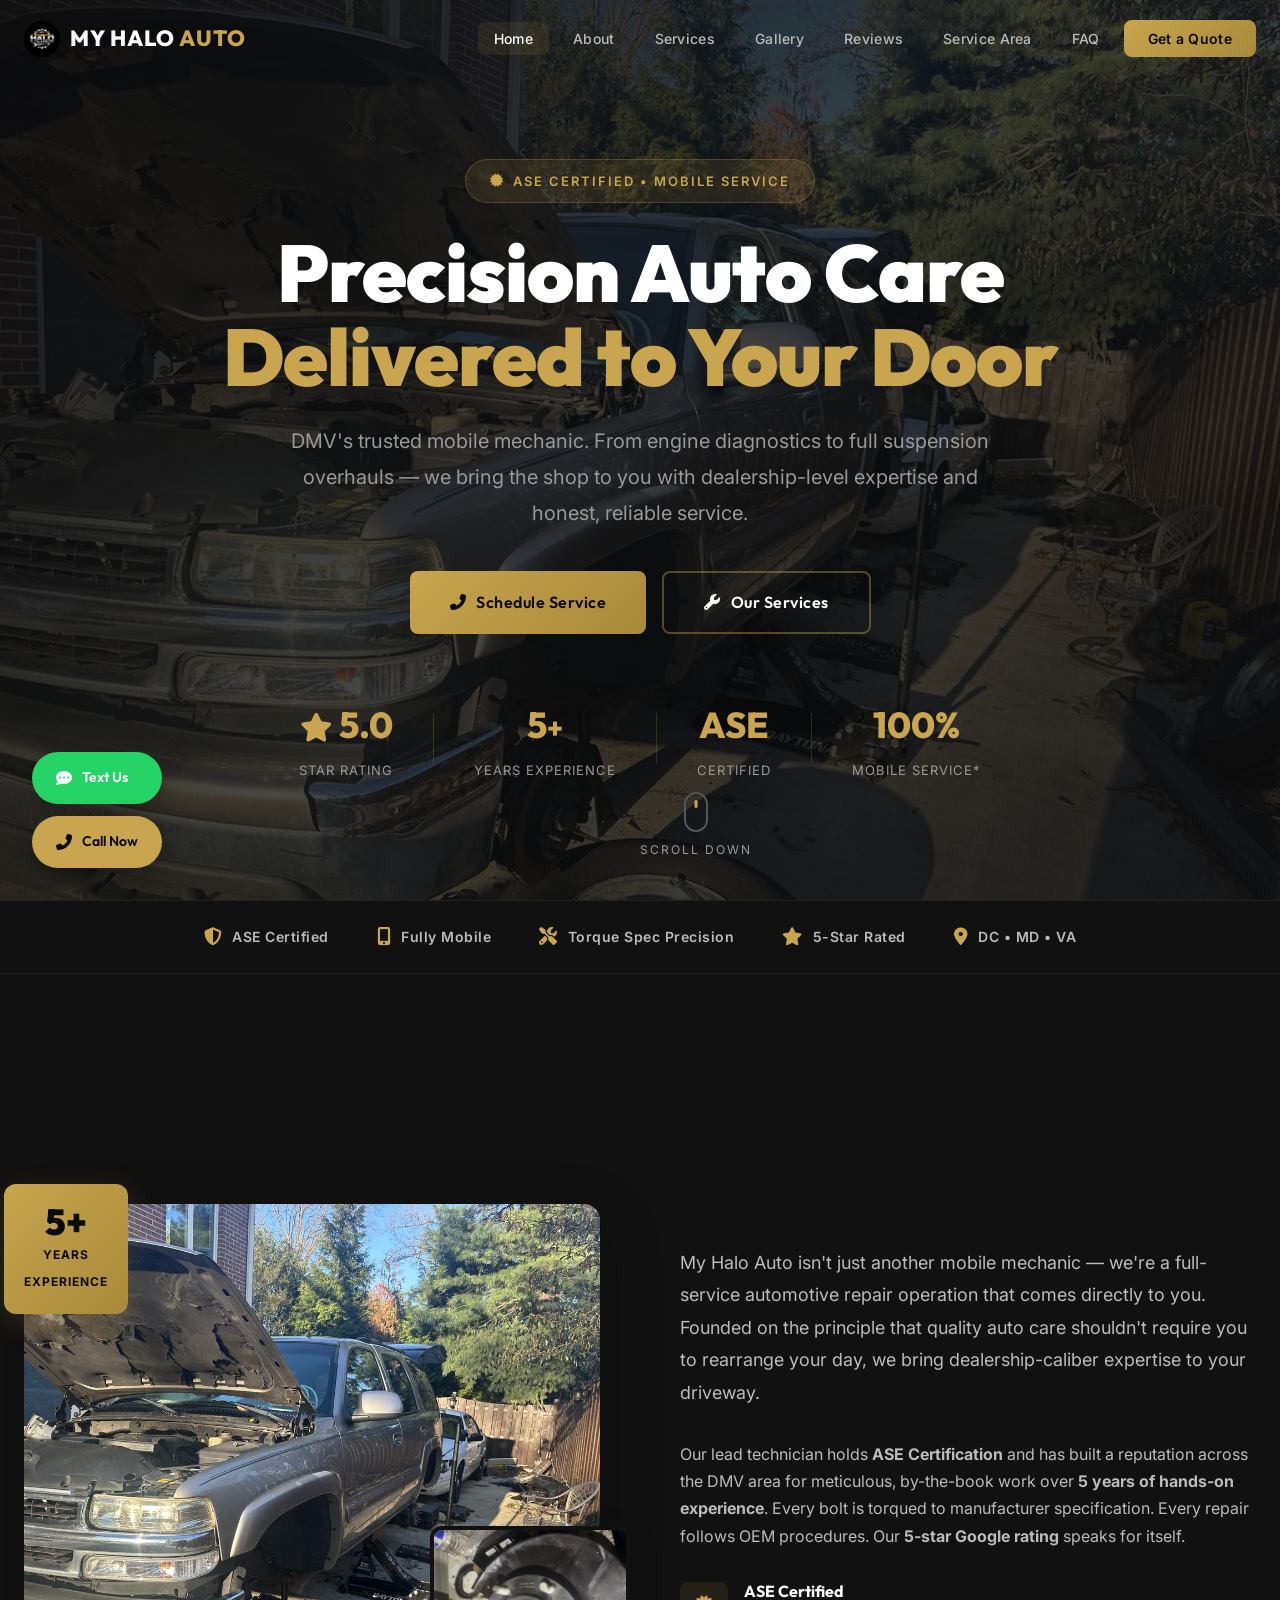
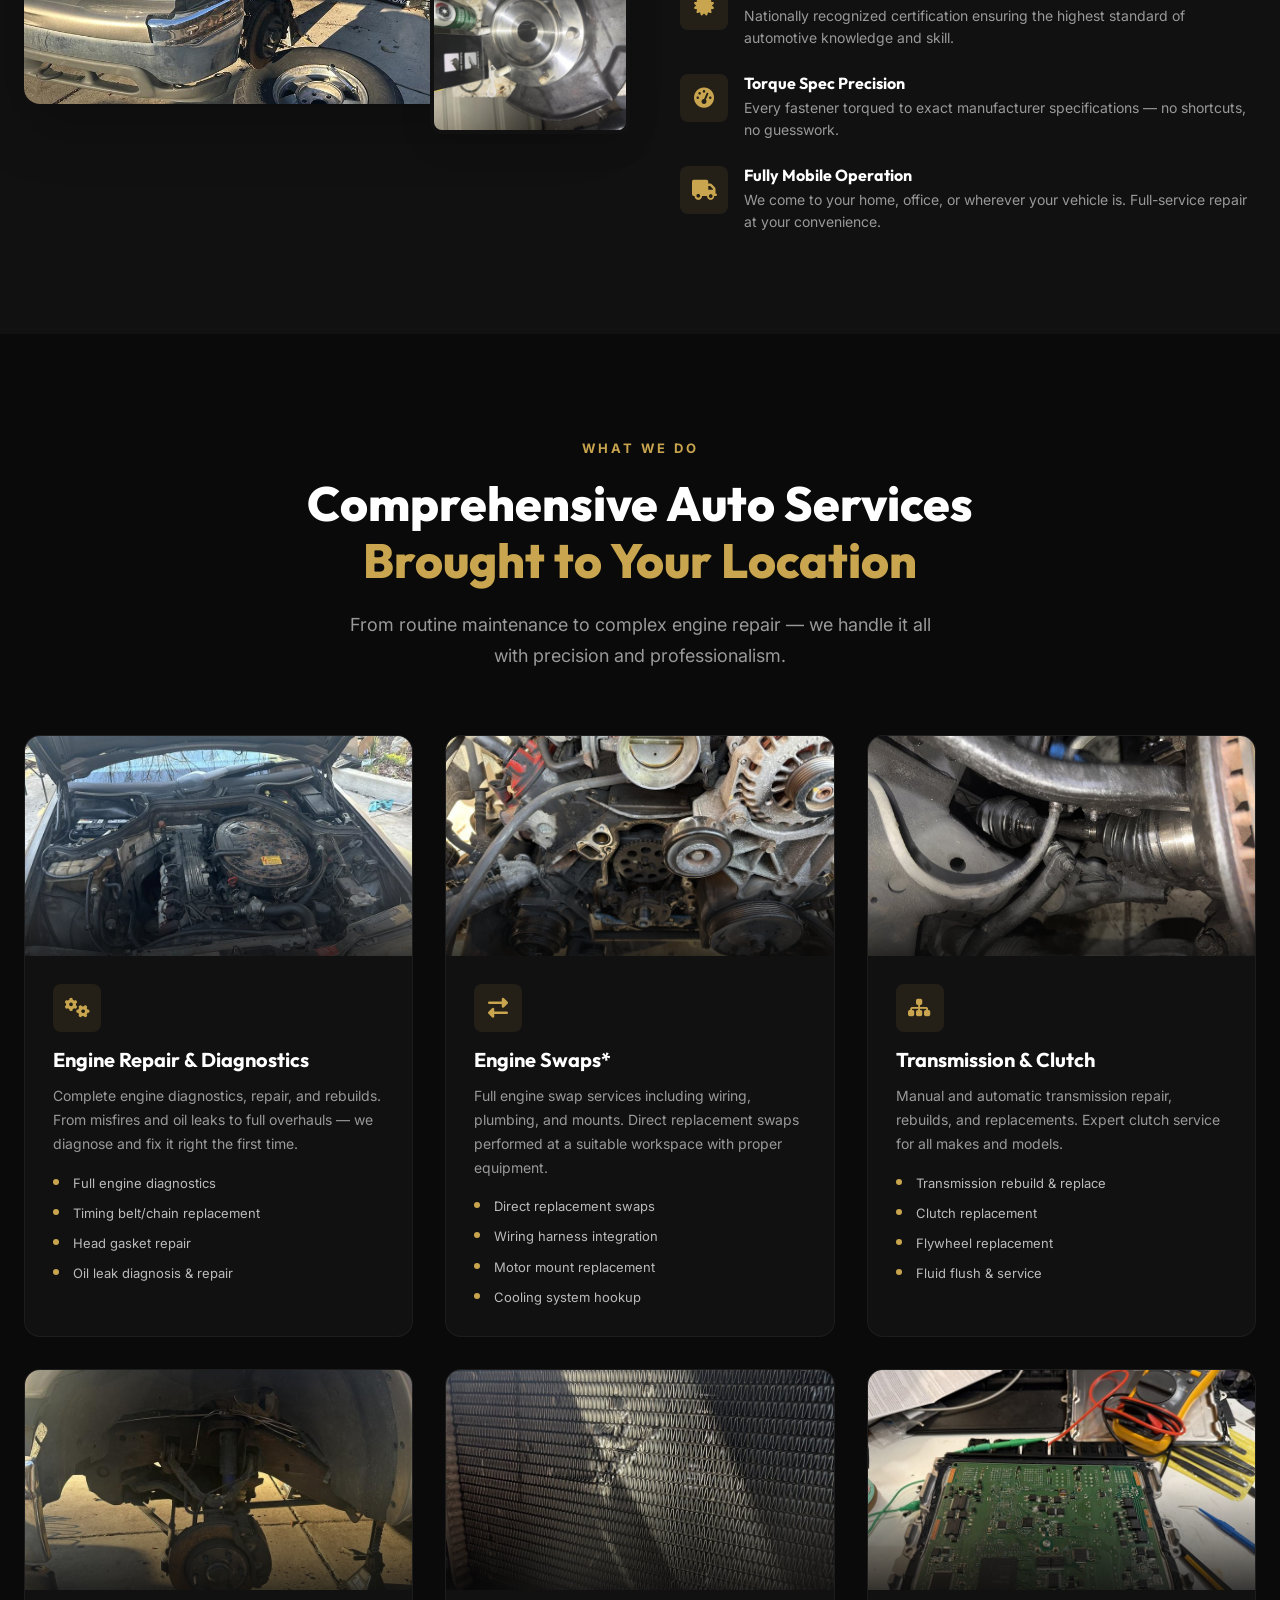
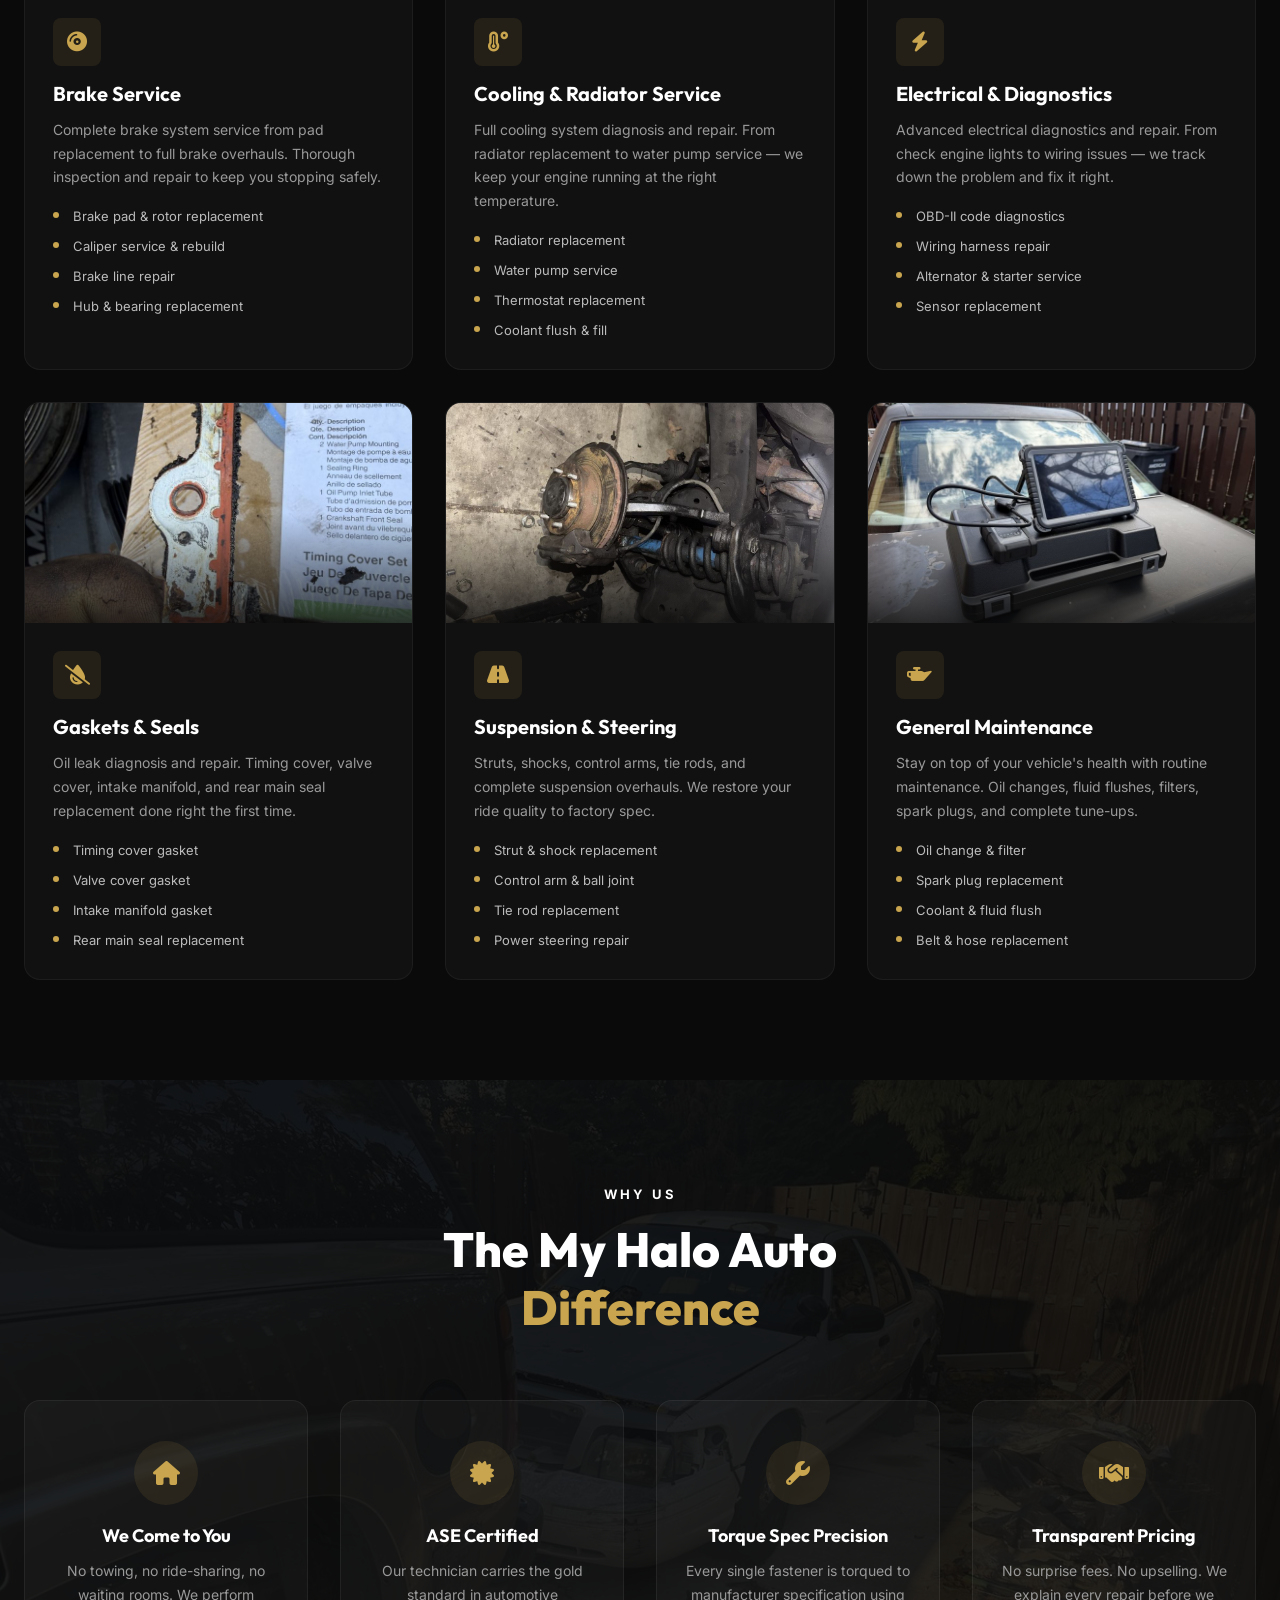
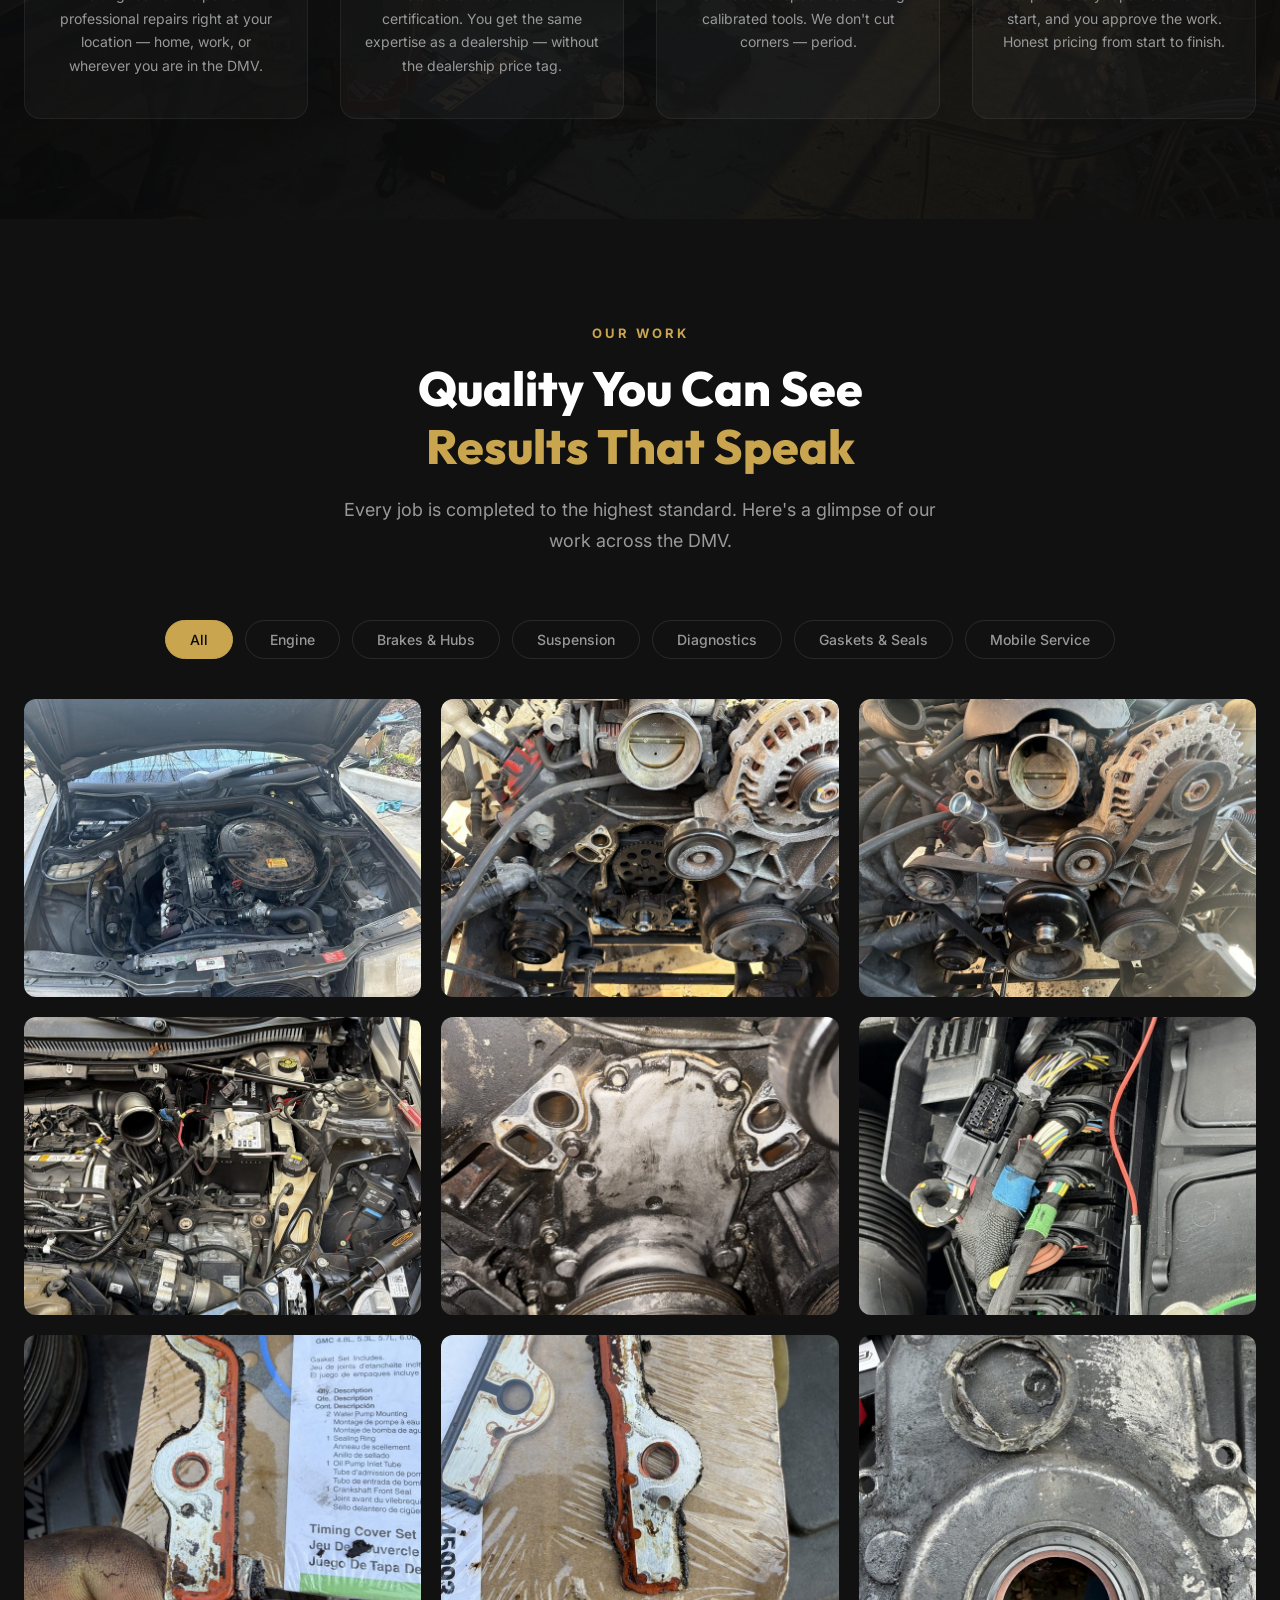
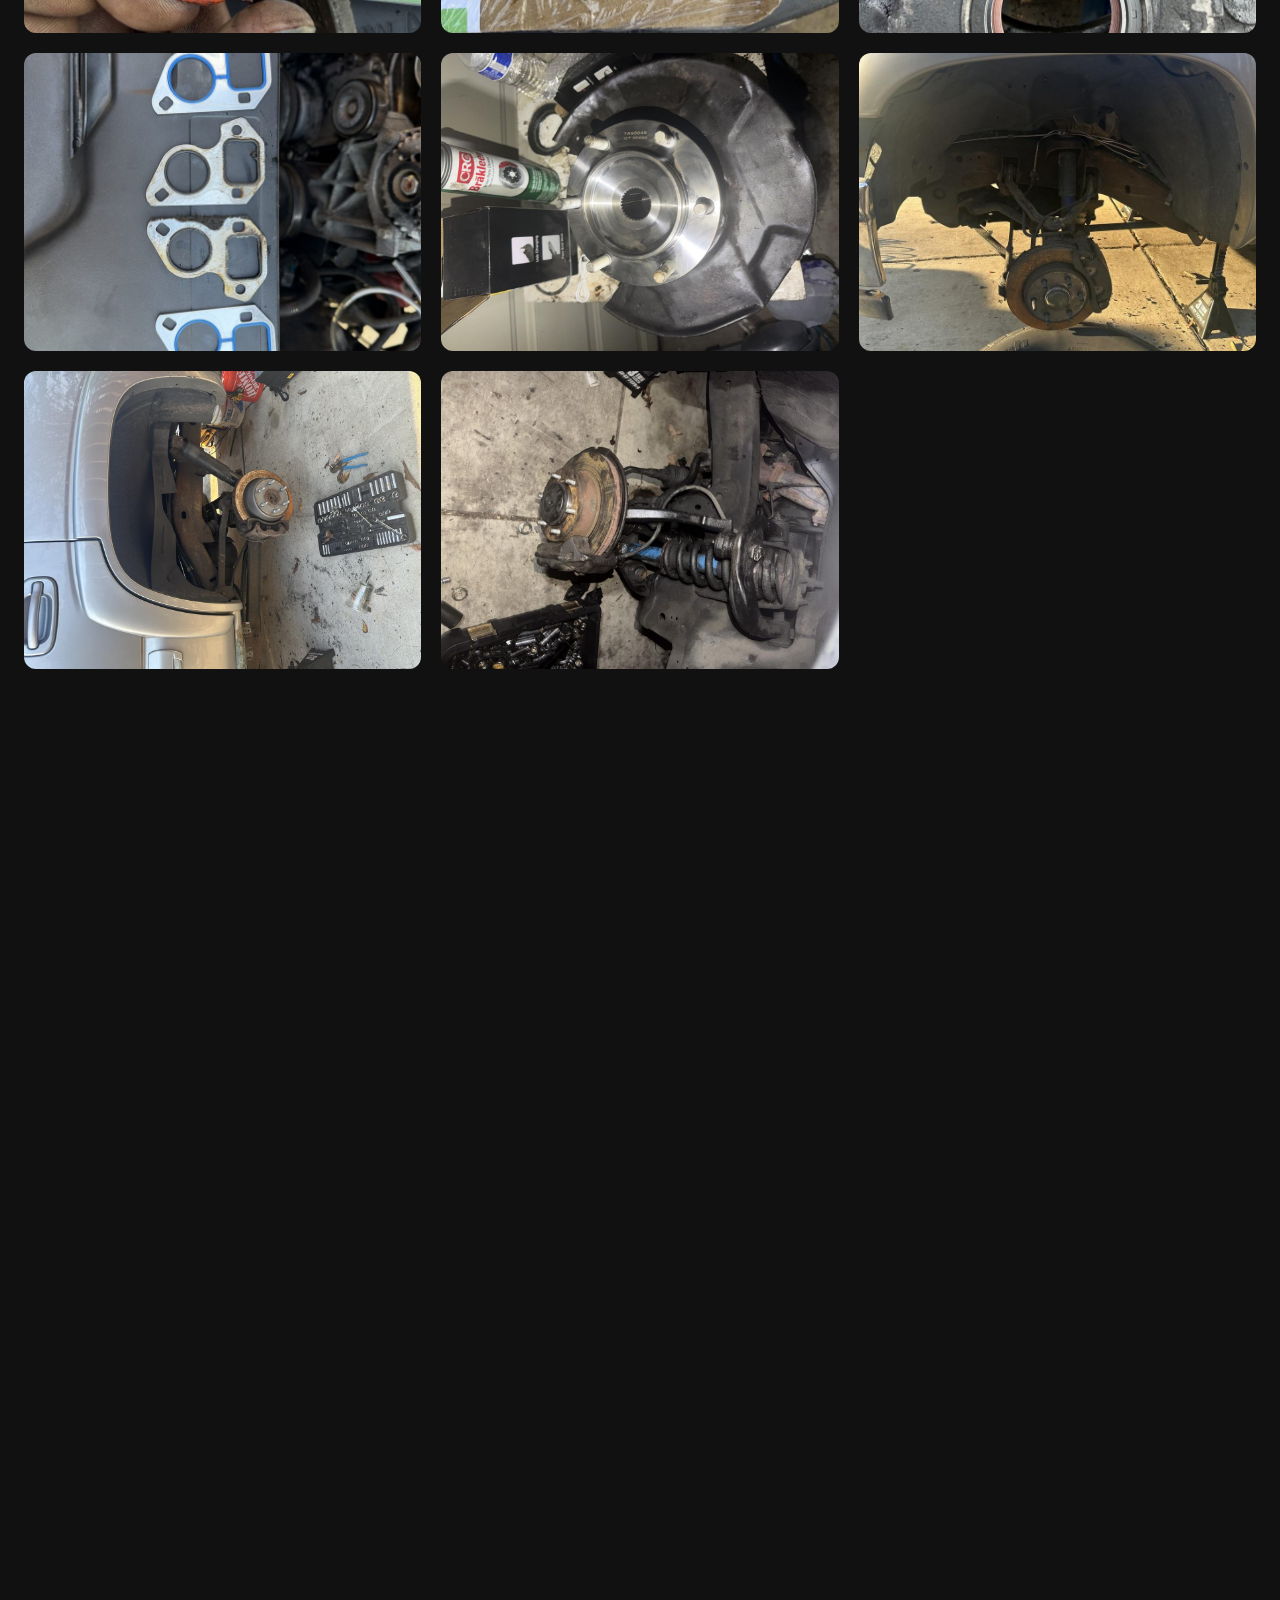
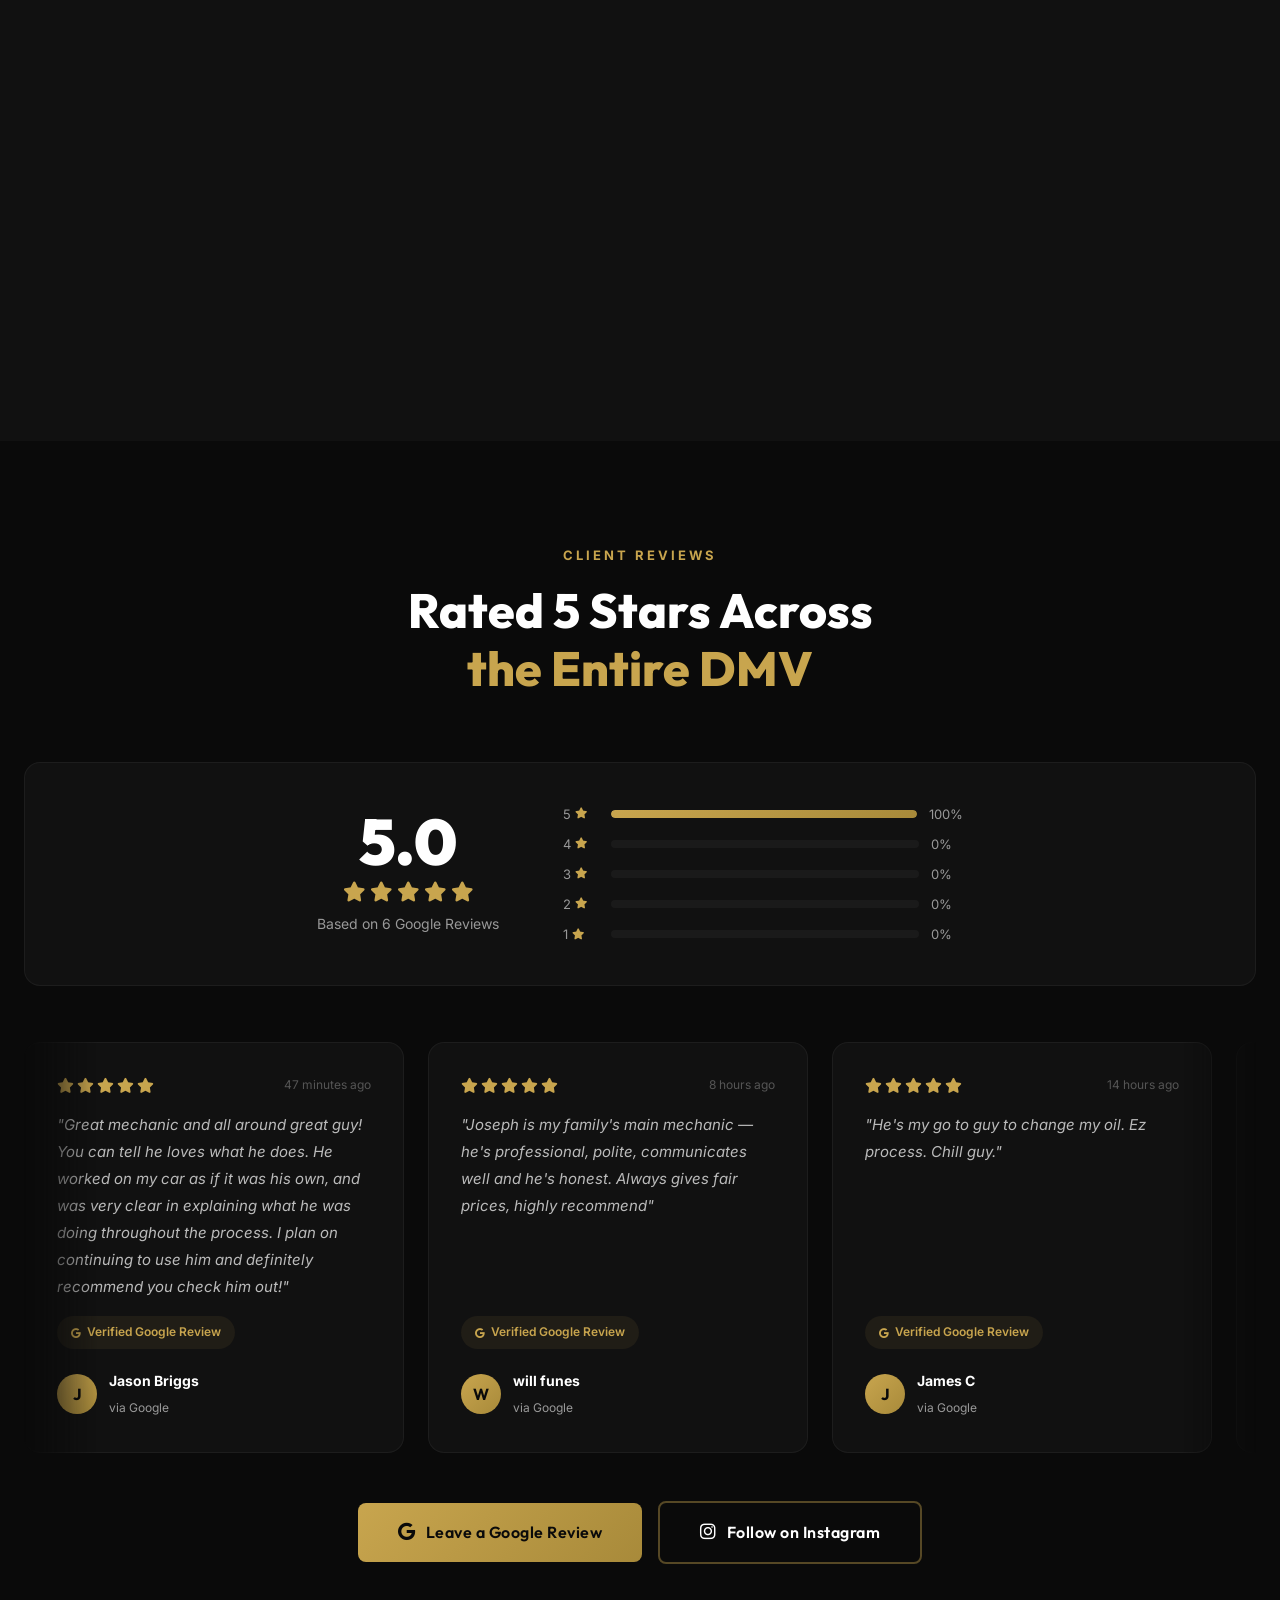
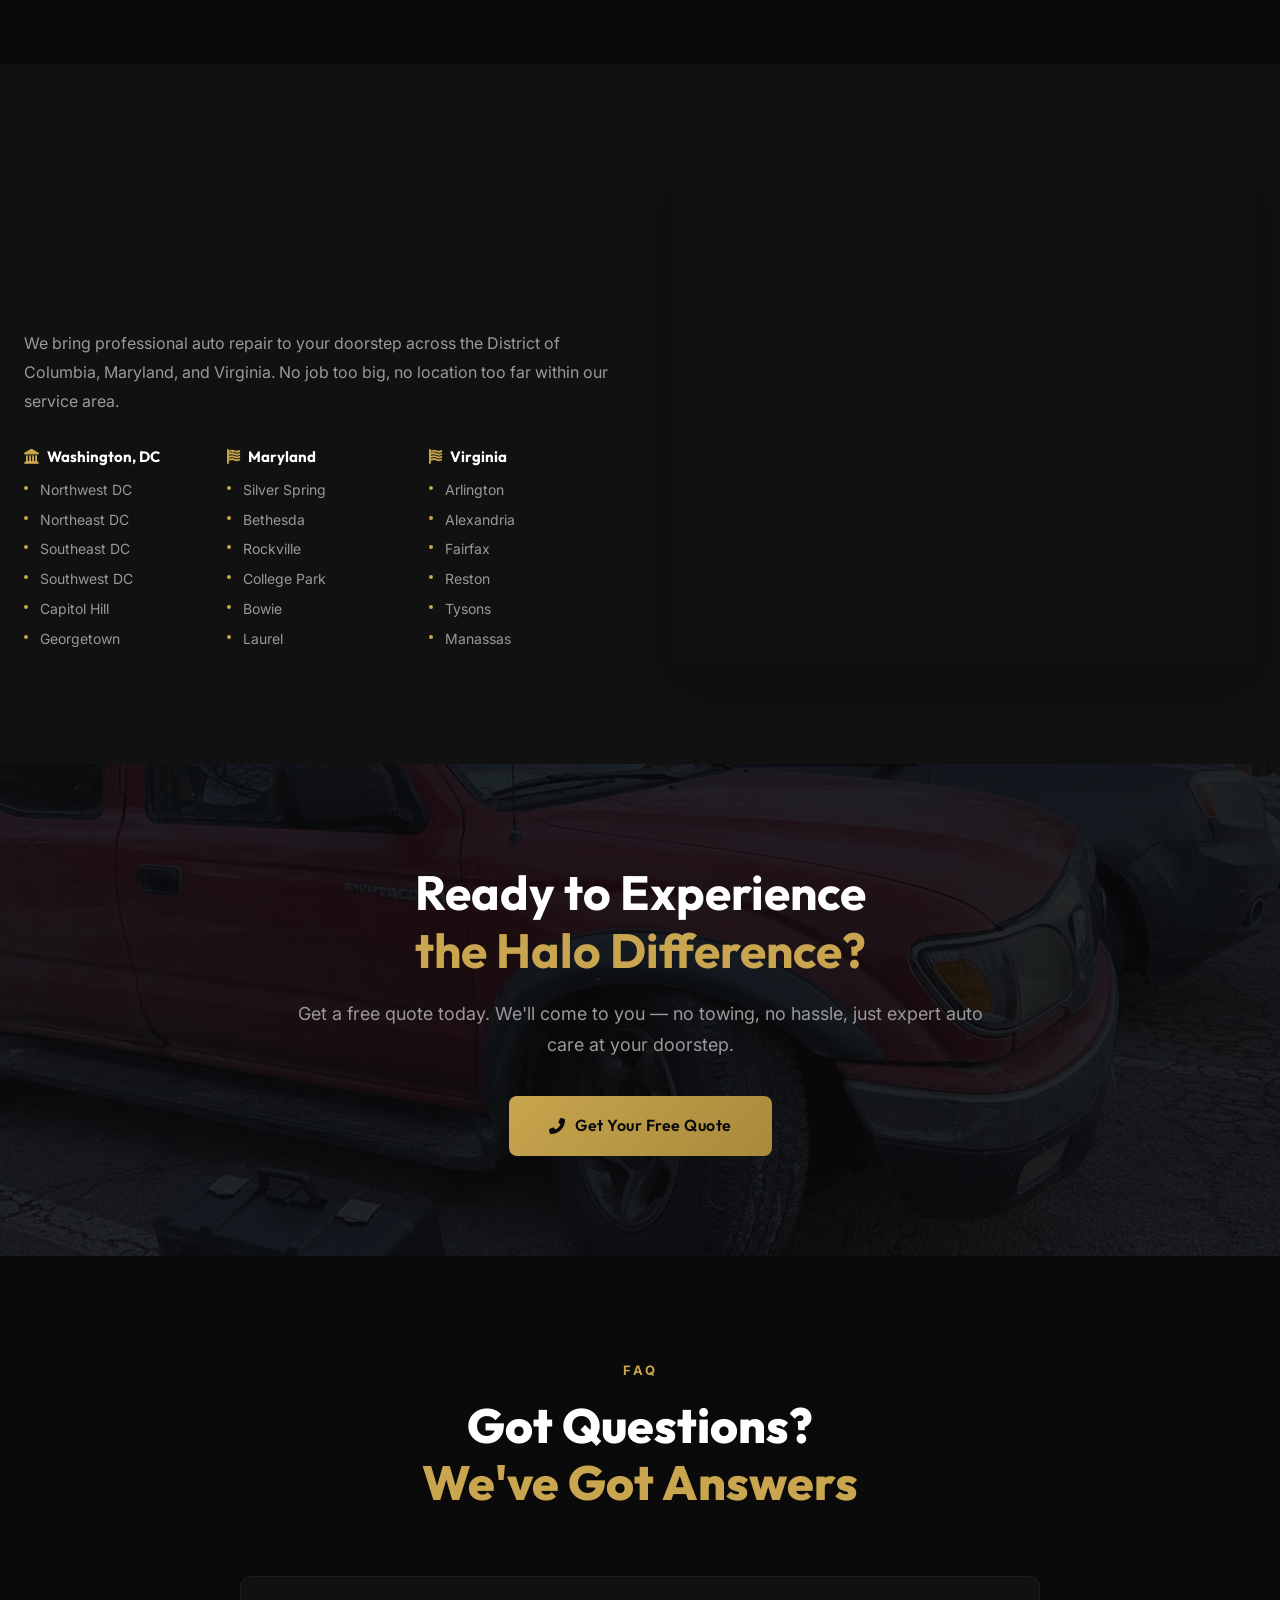
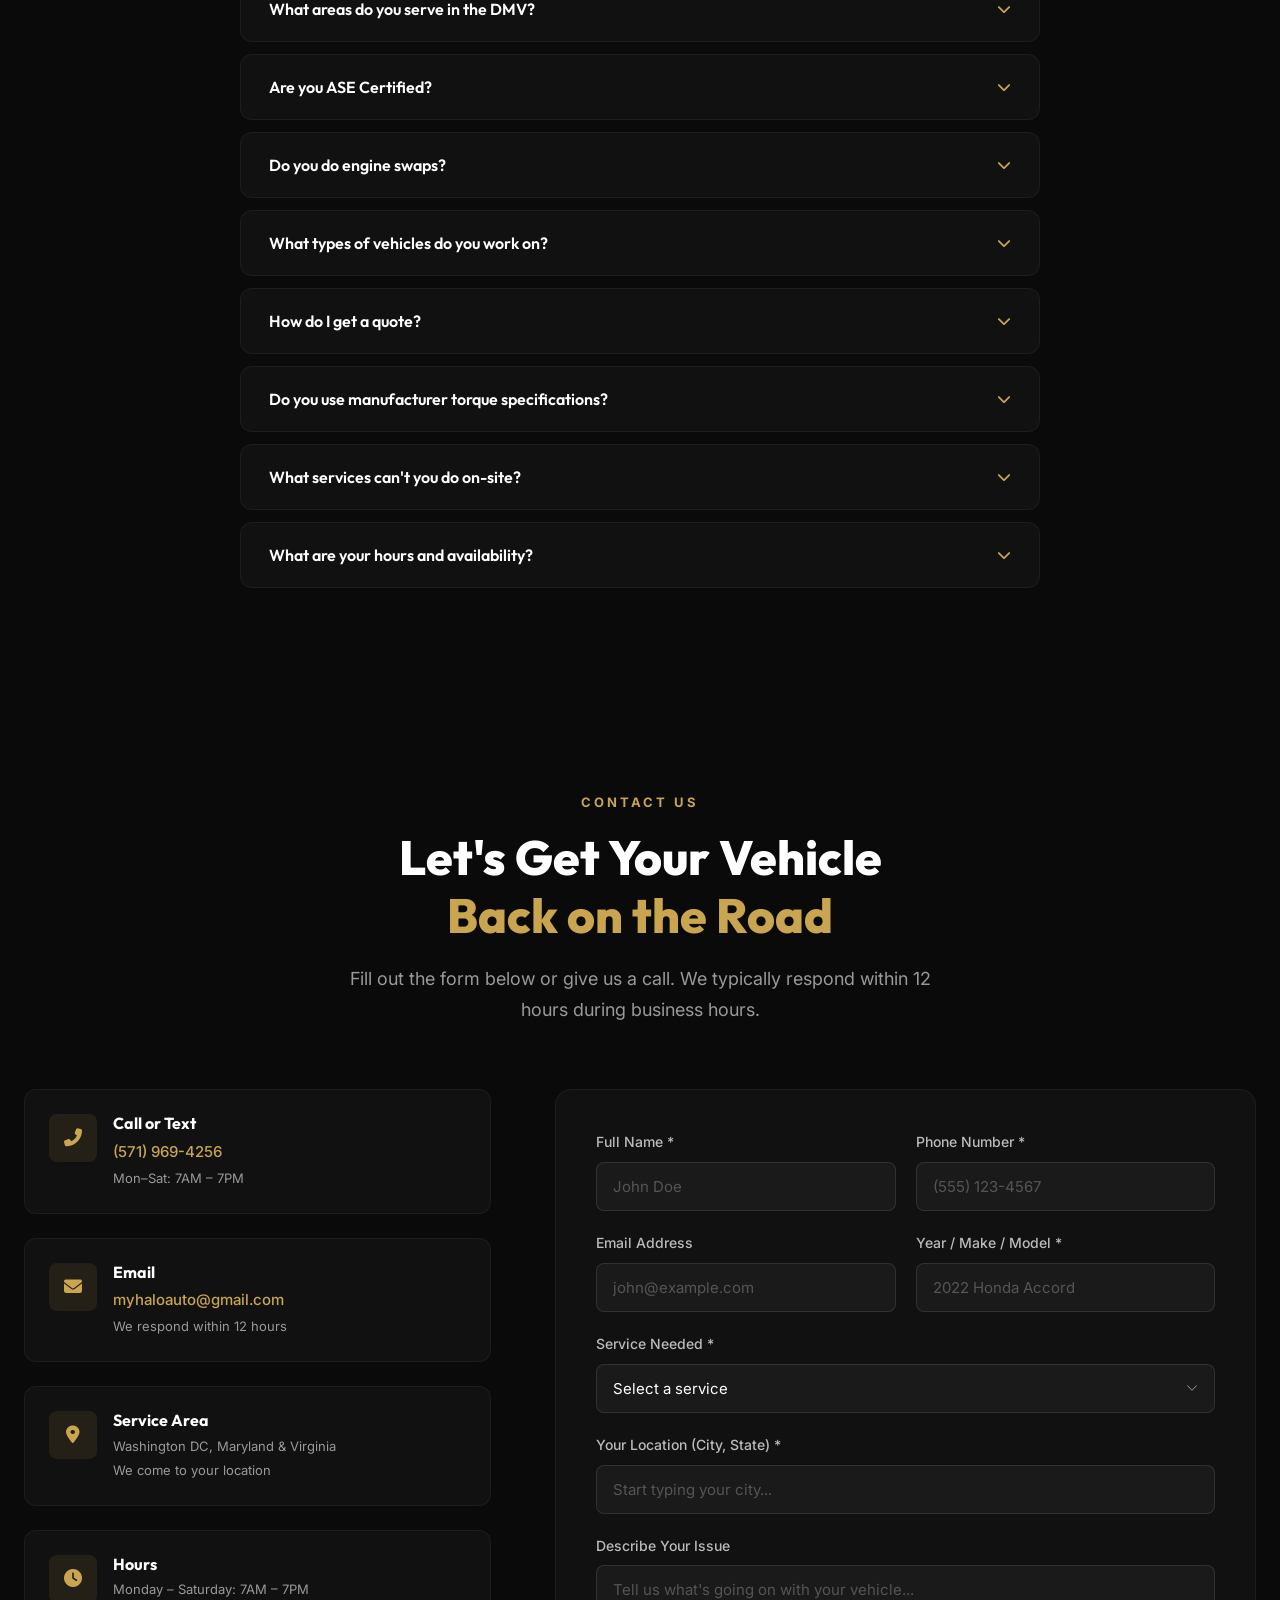
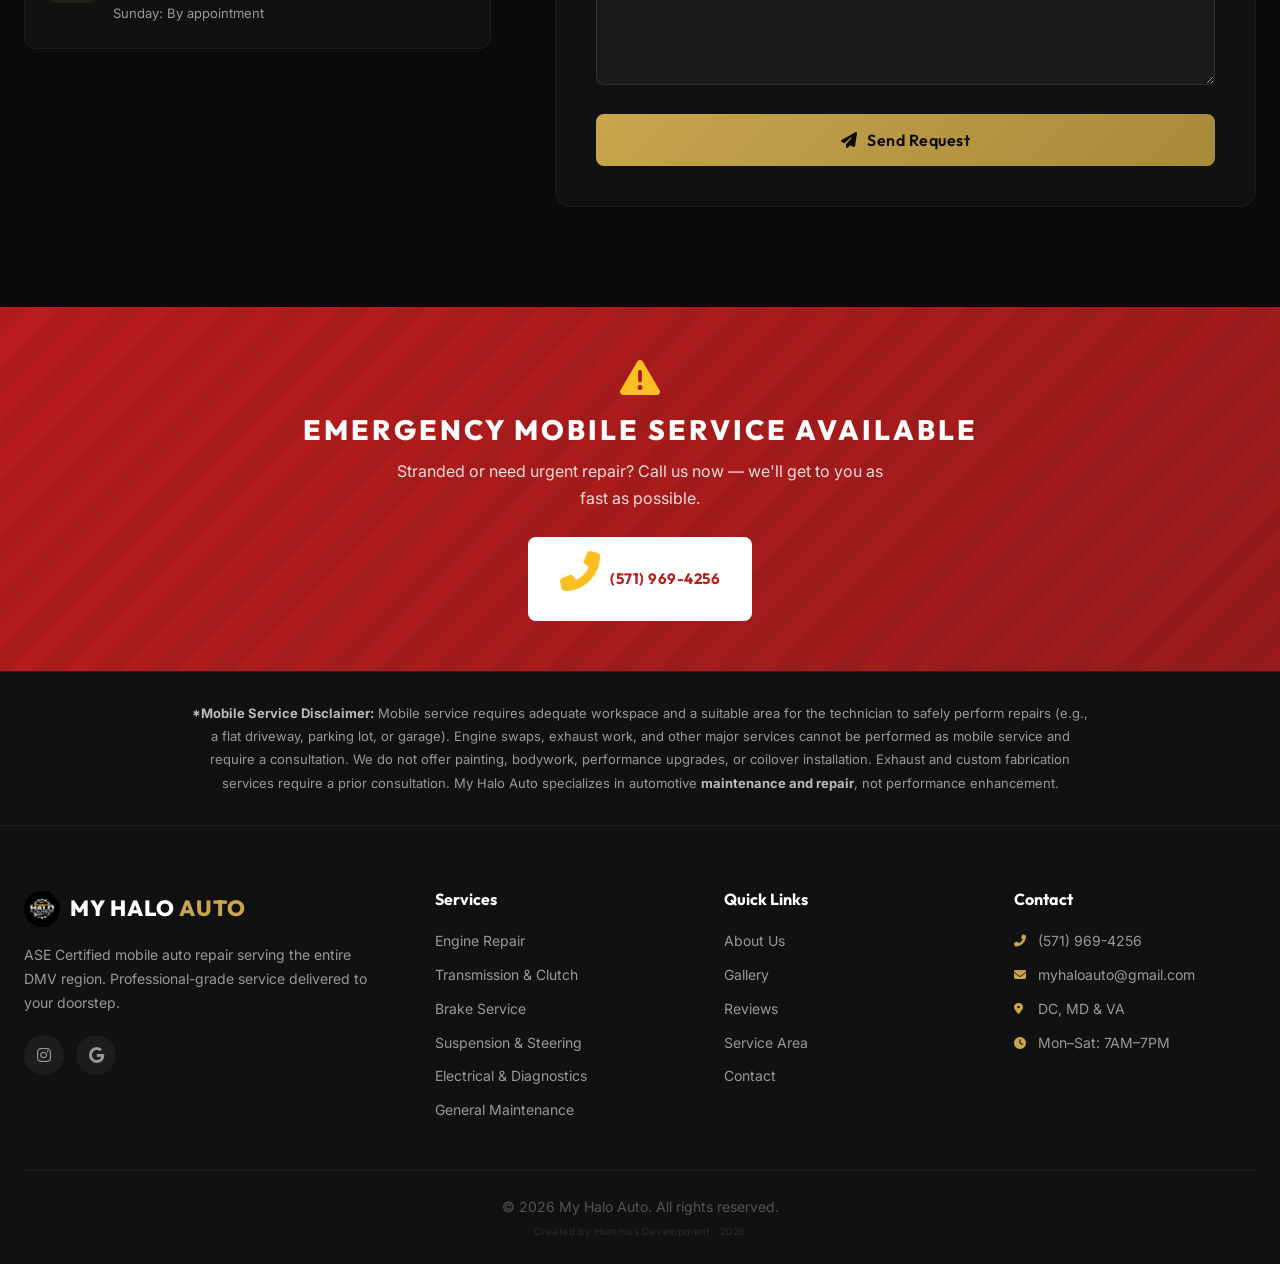
==== commit 3d9ece64: "Add Hummus Development credit footer mark Subtle "Created by Hummus Development · 2026" watermark on" ====
--- a/index.html
+++ b/index.html
@@ -1310,6 +1310,7 @@
       </div>
       <div class="footer-bottom">
         <p>&copy; <script>document.write(new Date().getFullYear())</script> My Halo Auto. All rights reserved.</p>
+        <p style="font-size:10px;opacity:0.4;margin-top:4px;letter-spacing:0.04em;">Created by Hummus Development &middot; 2026</p>
       </div>
     </div>
   </footer>
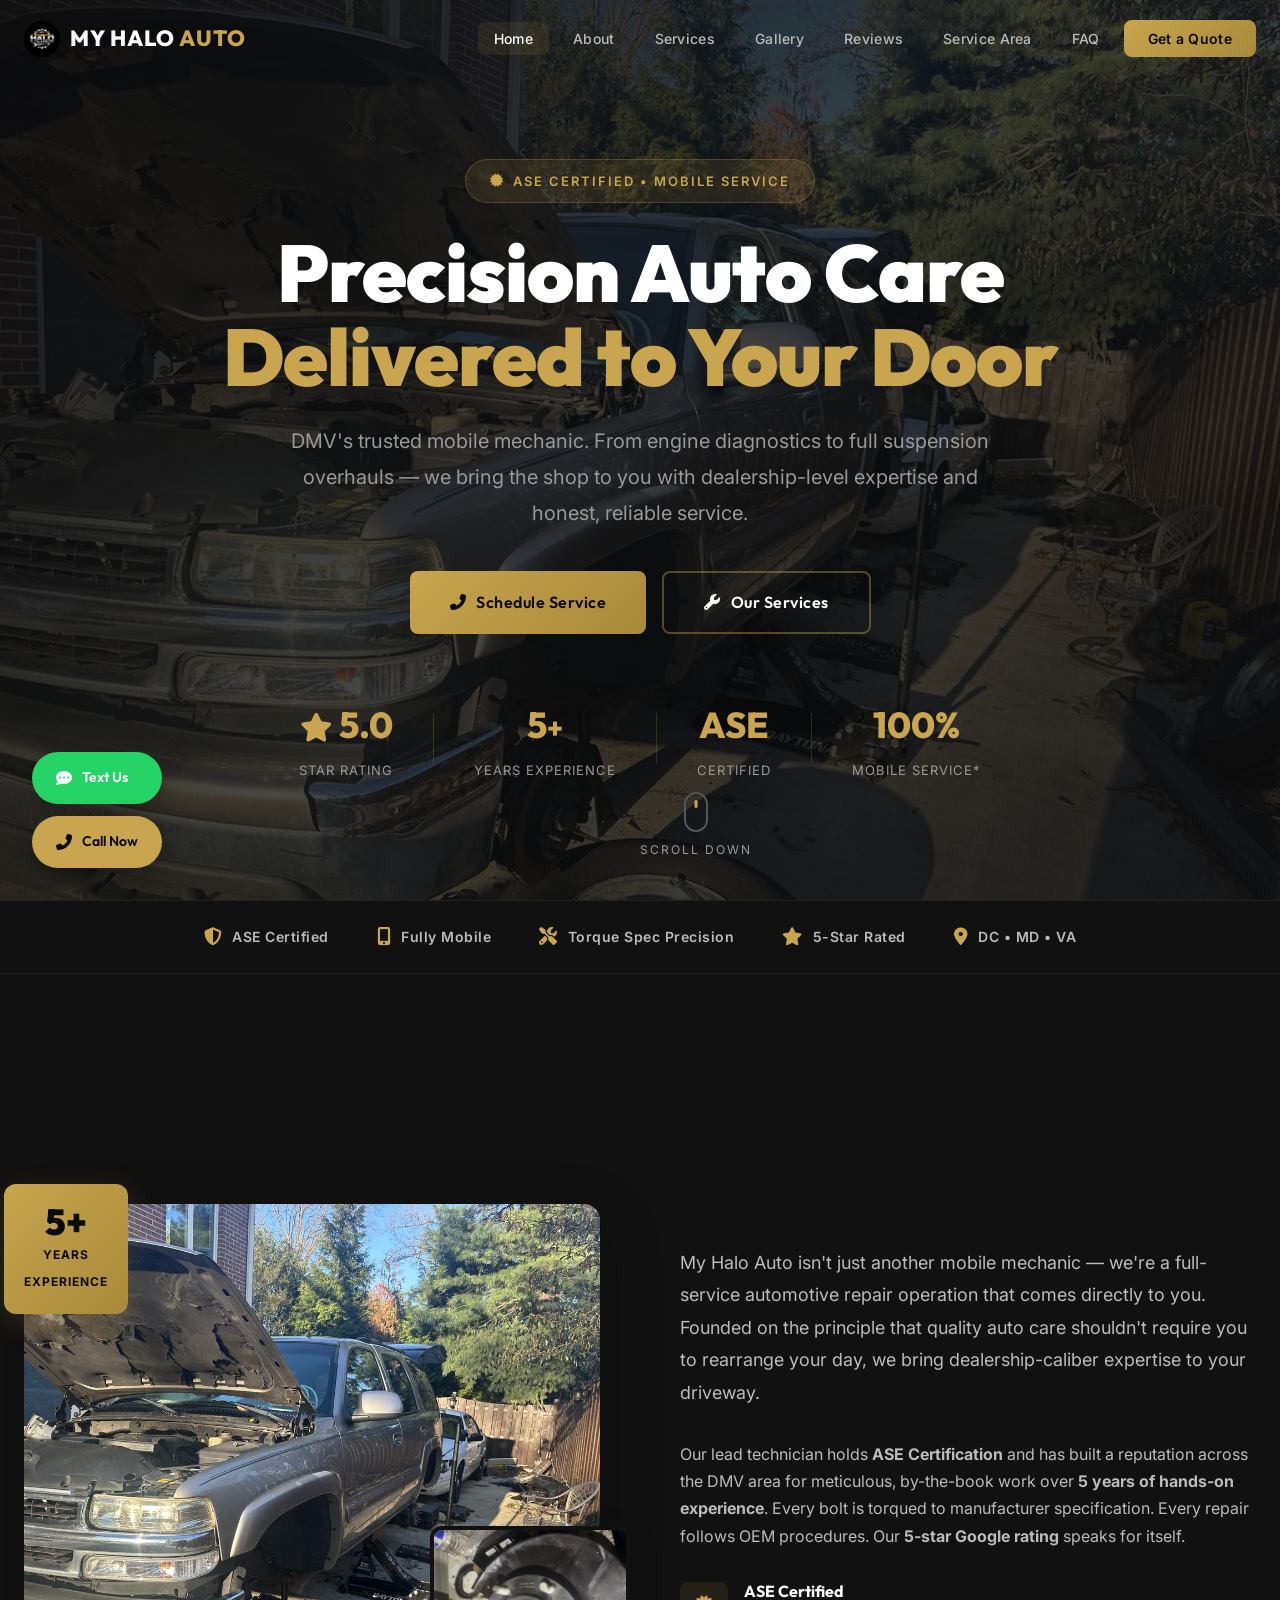
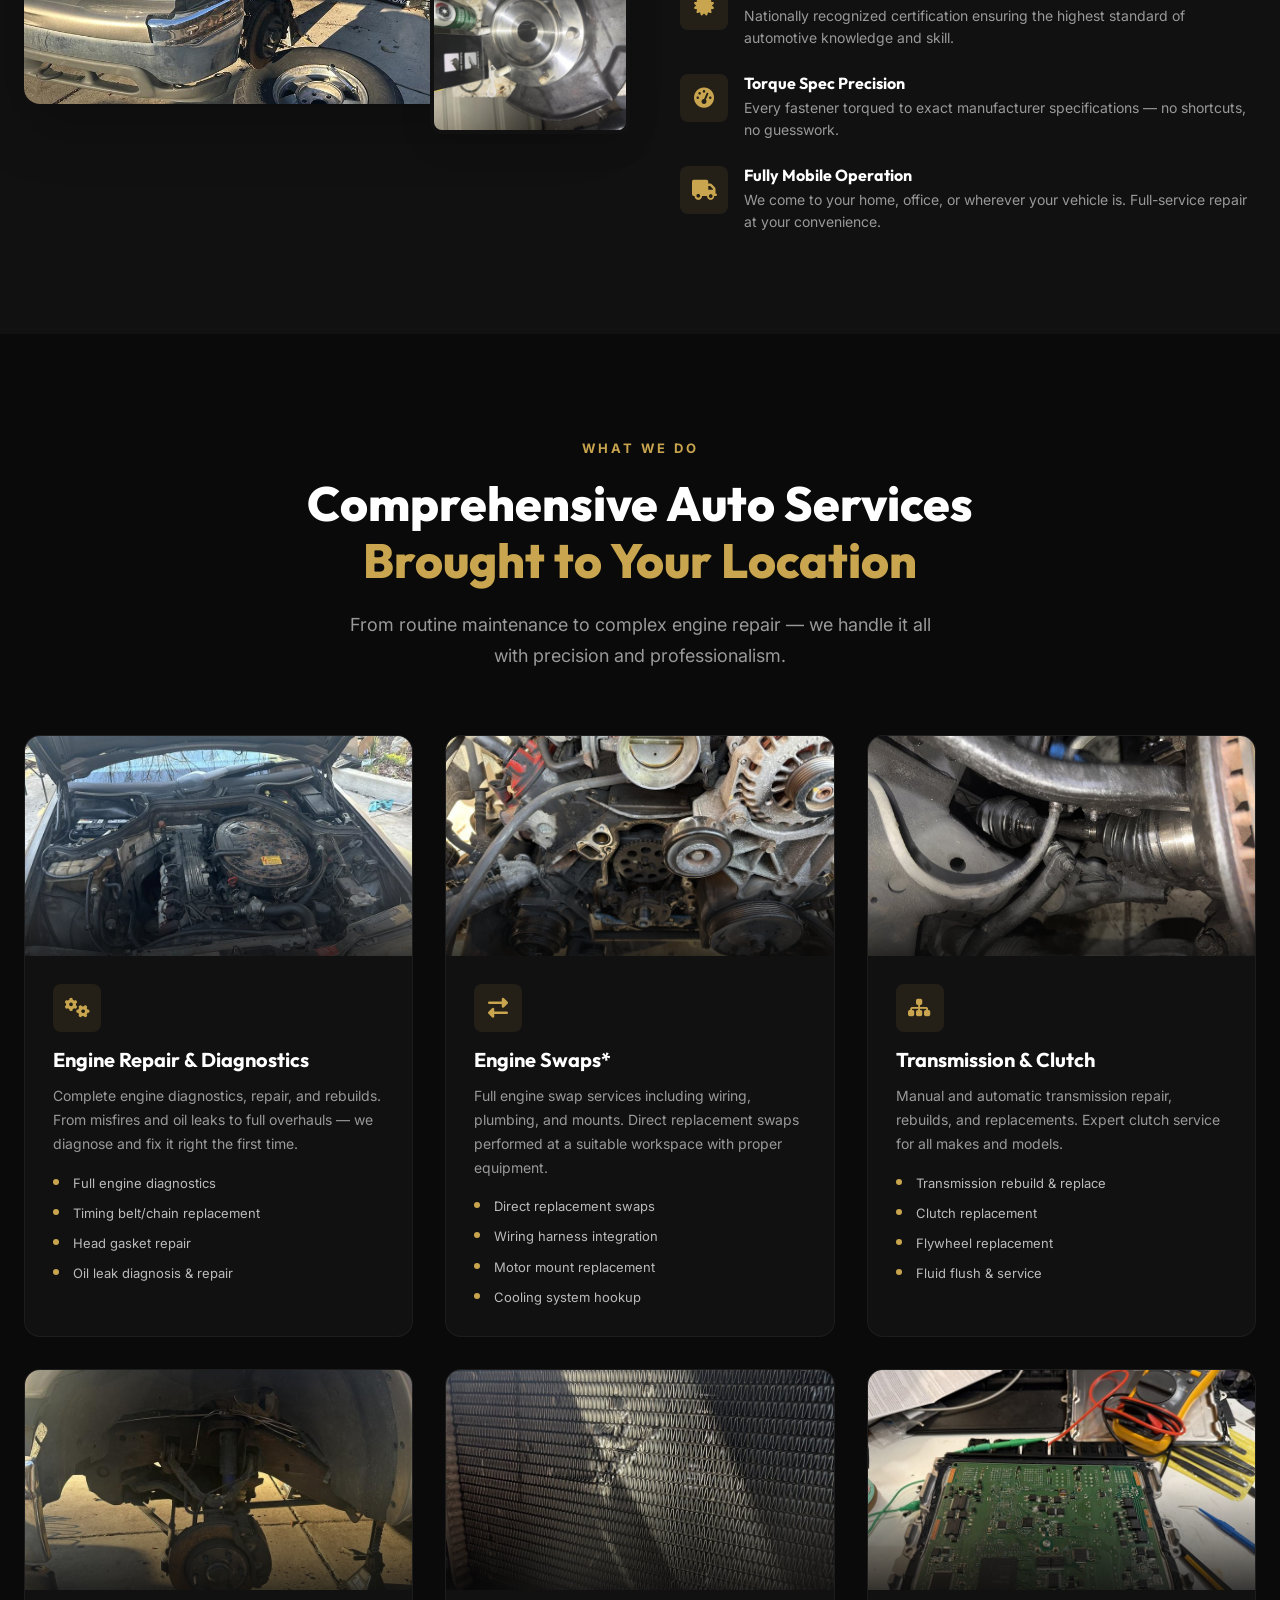
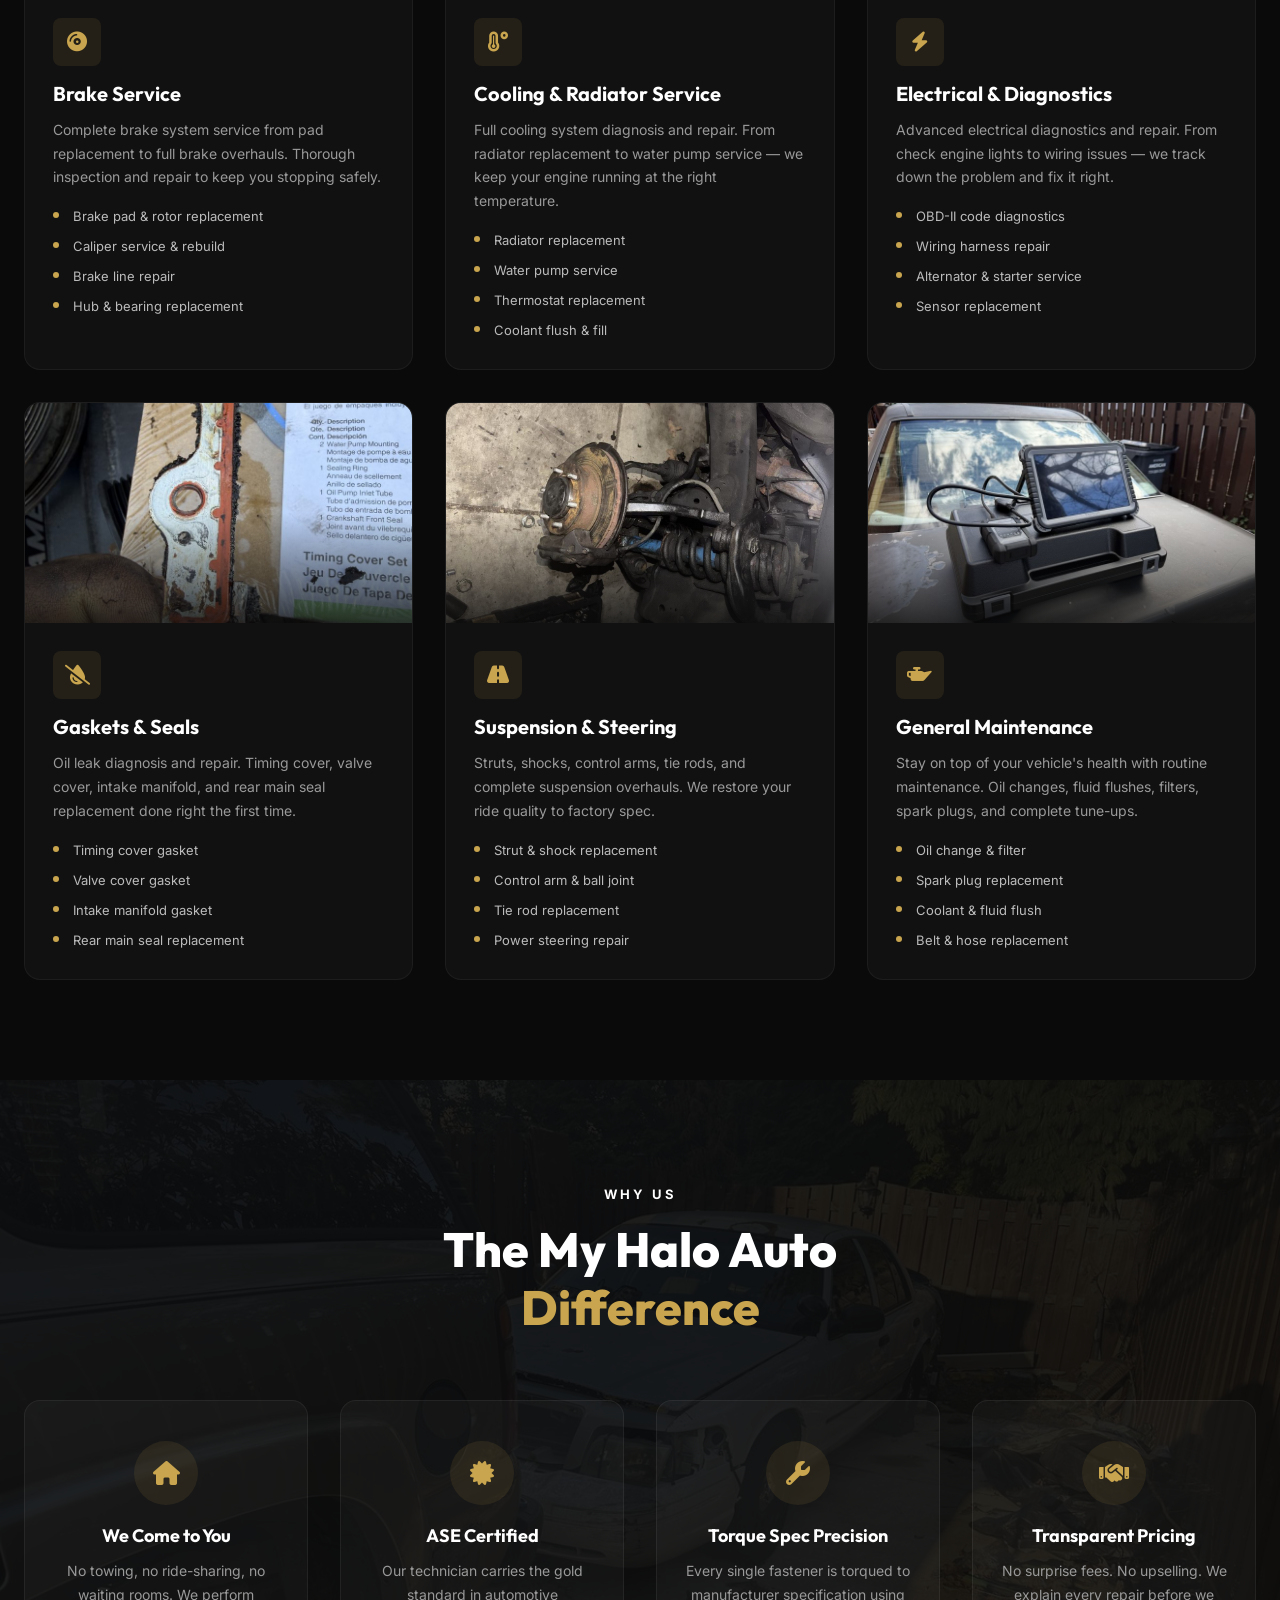
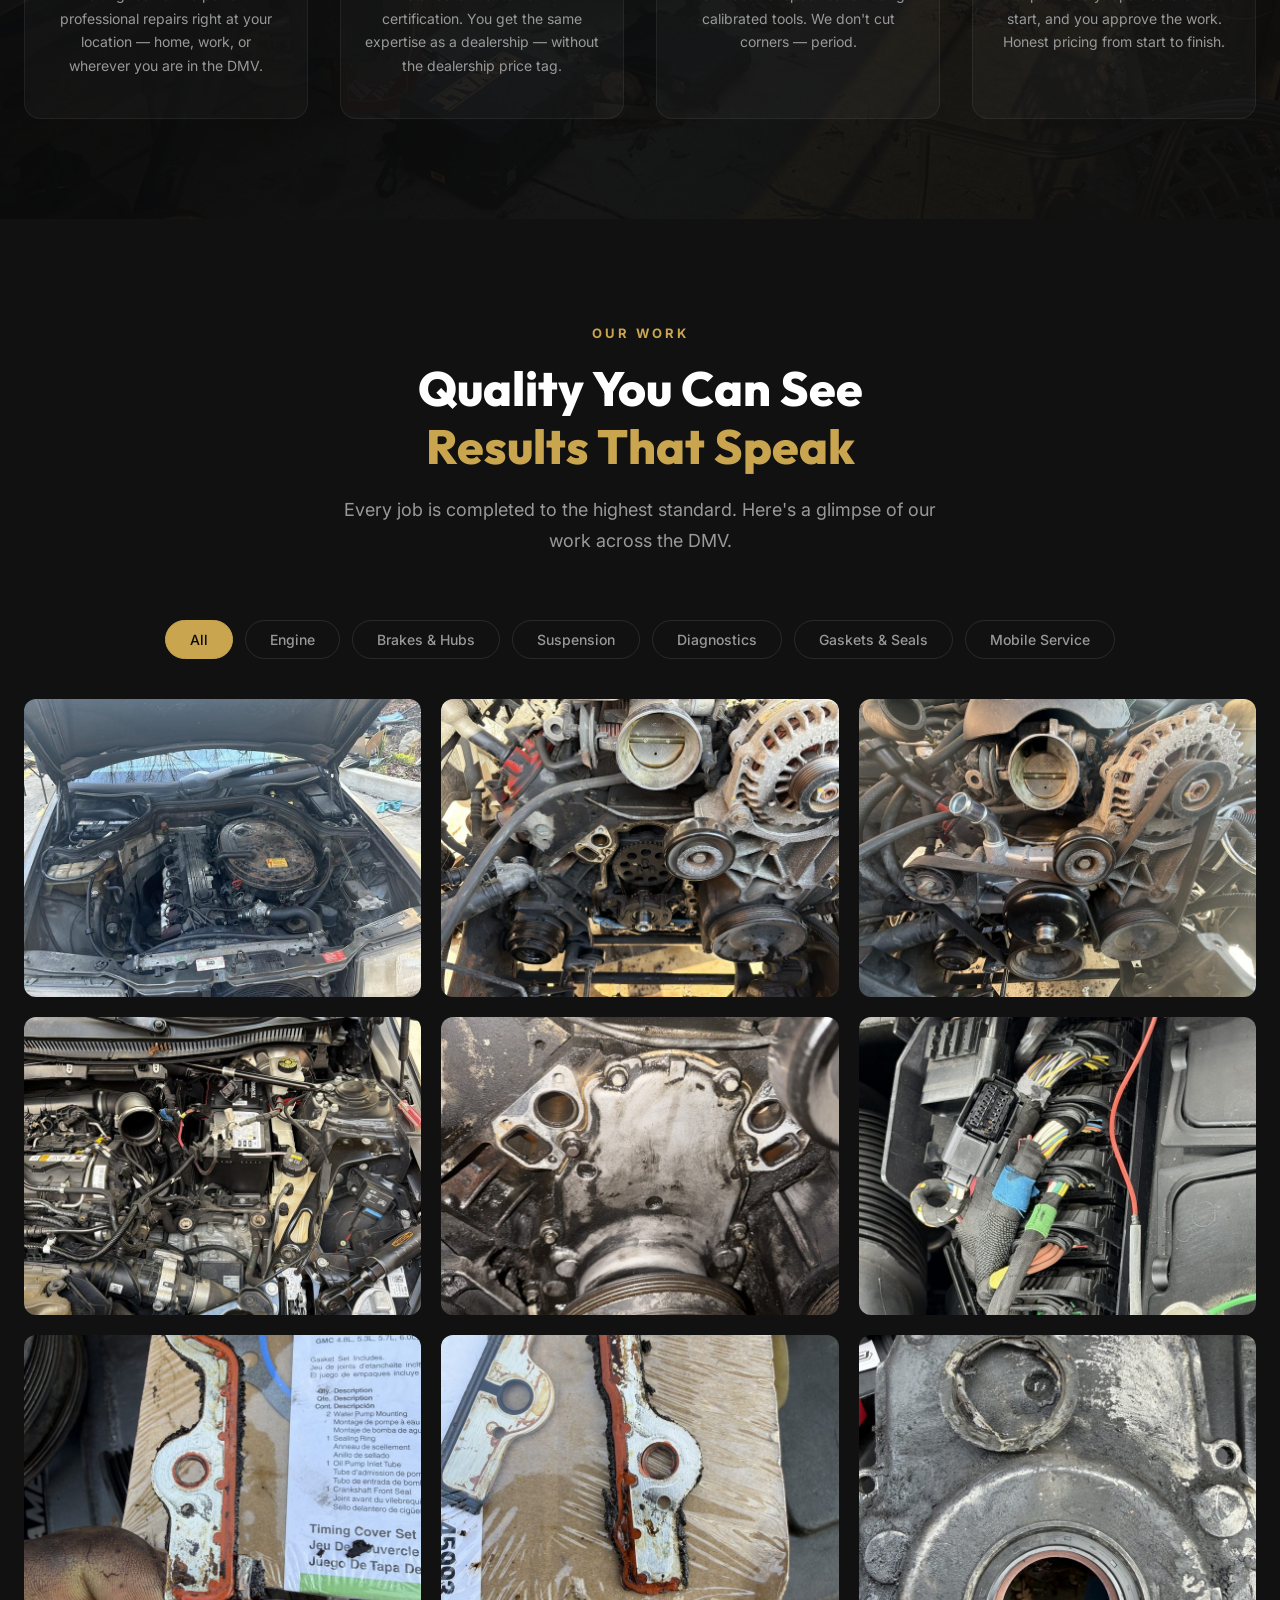
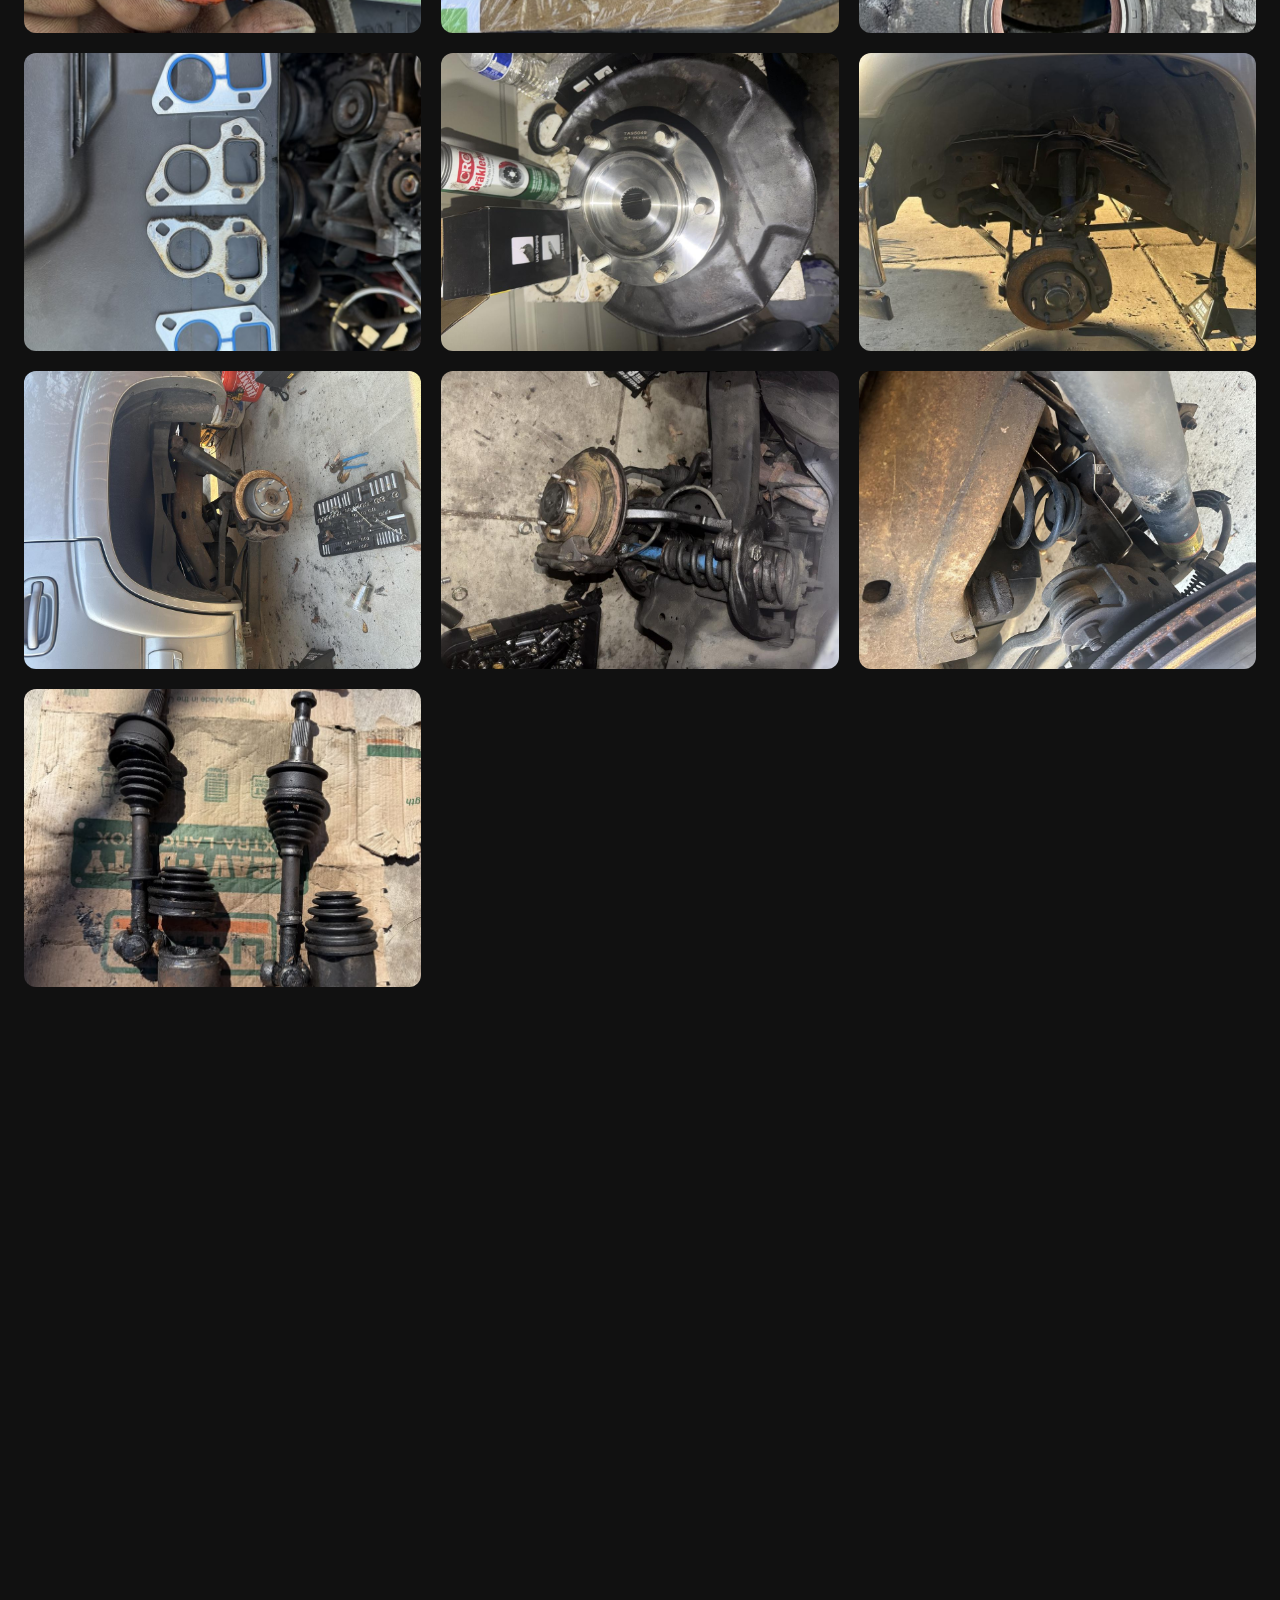
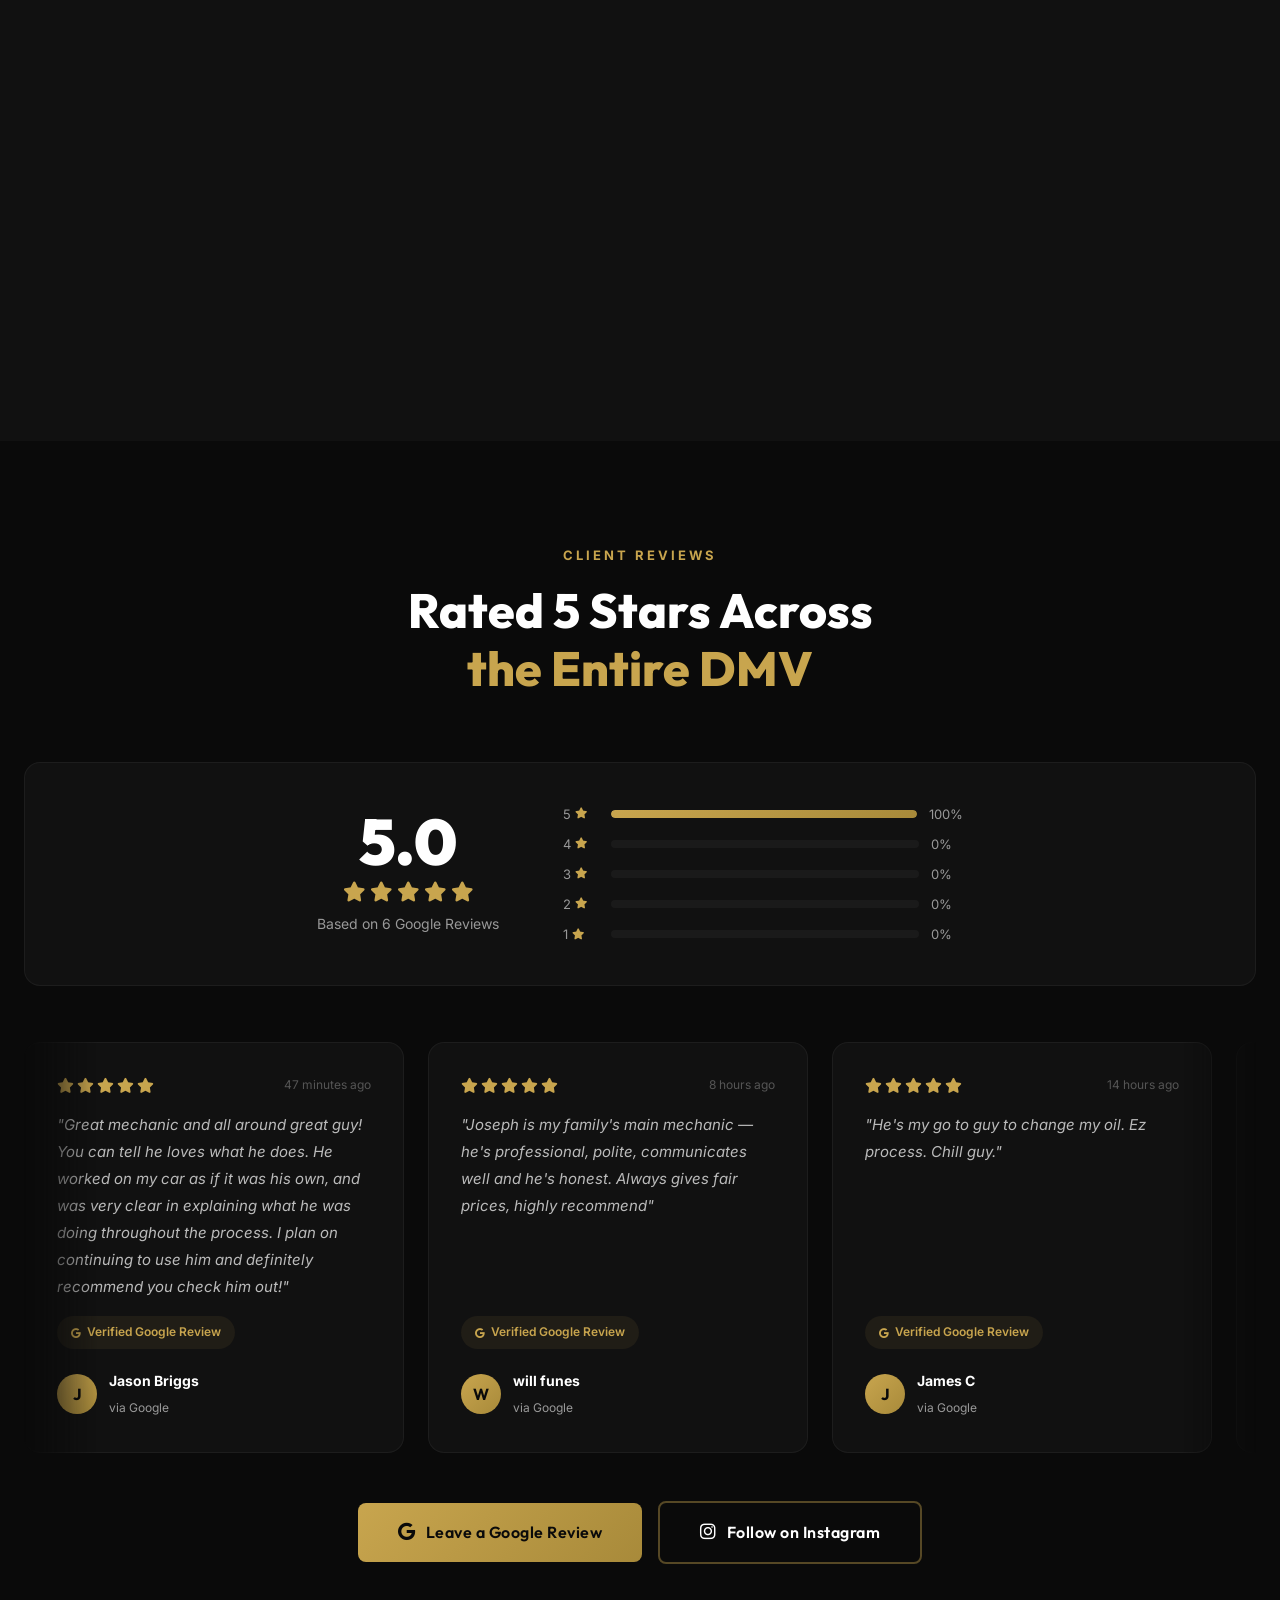
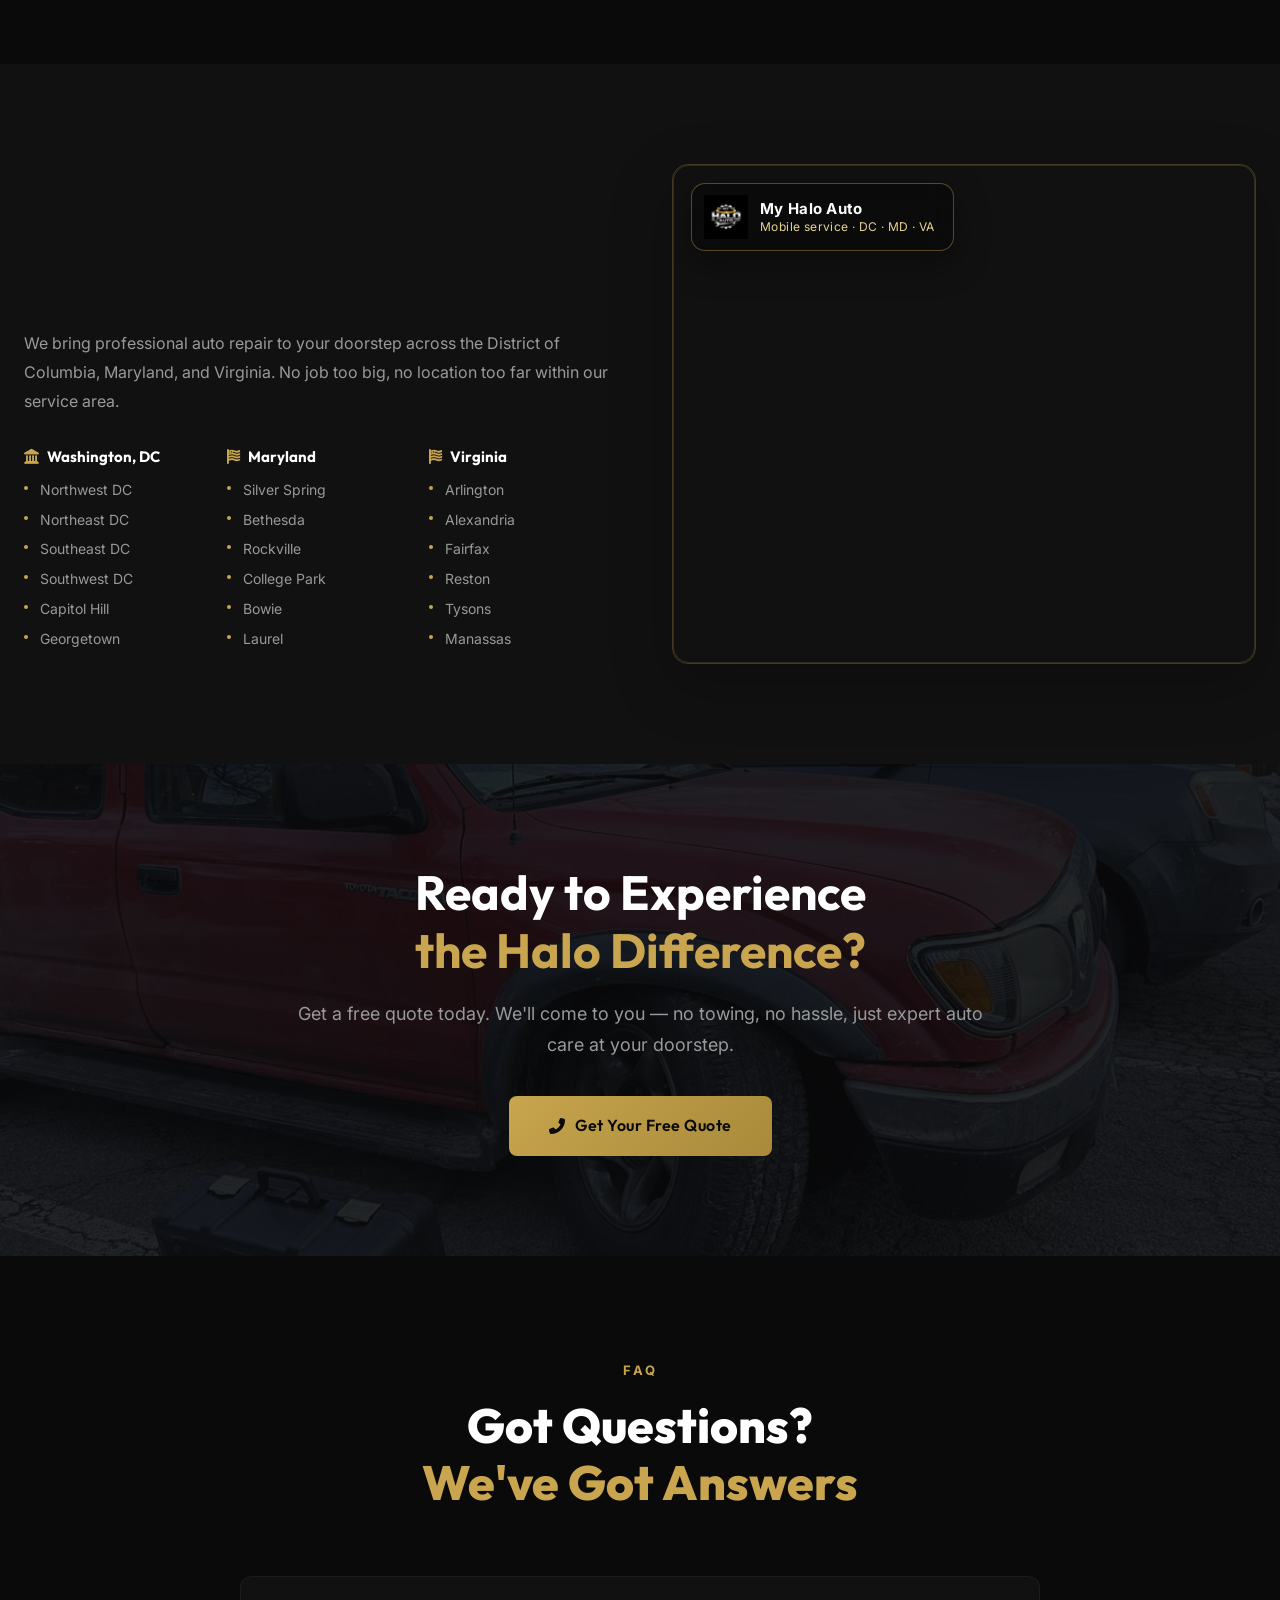
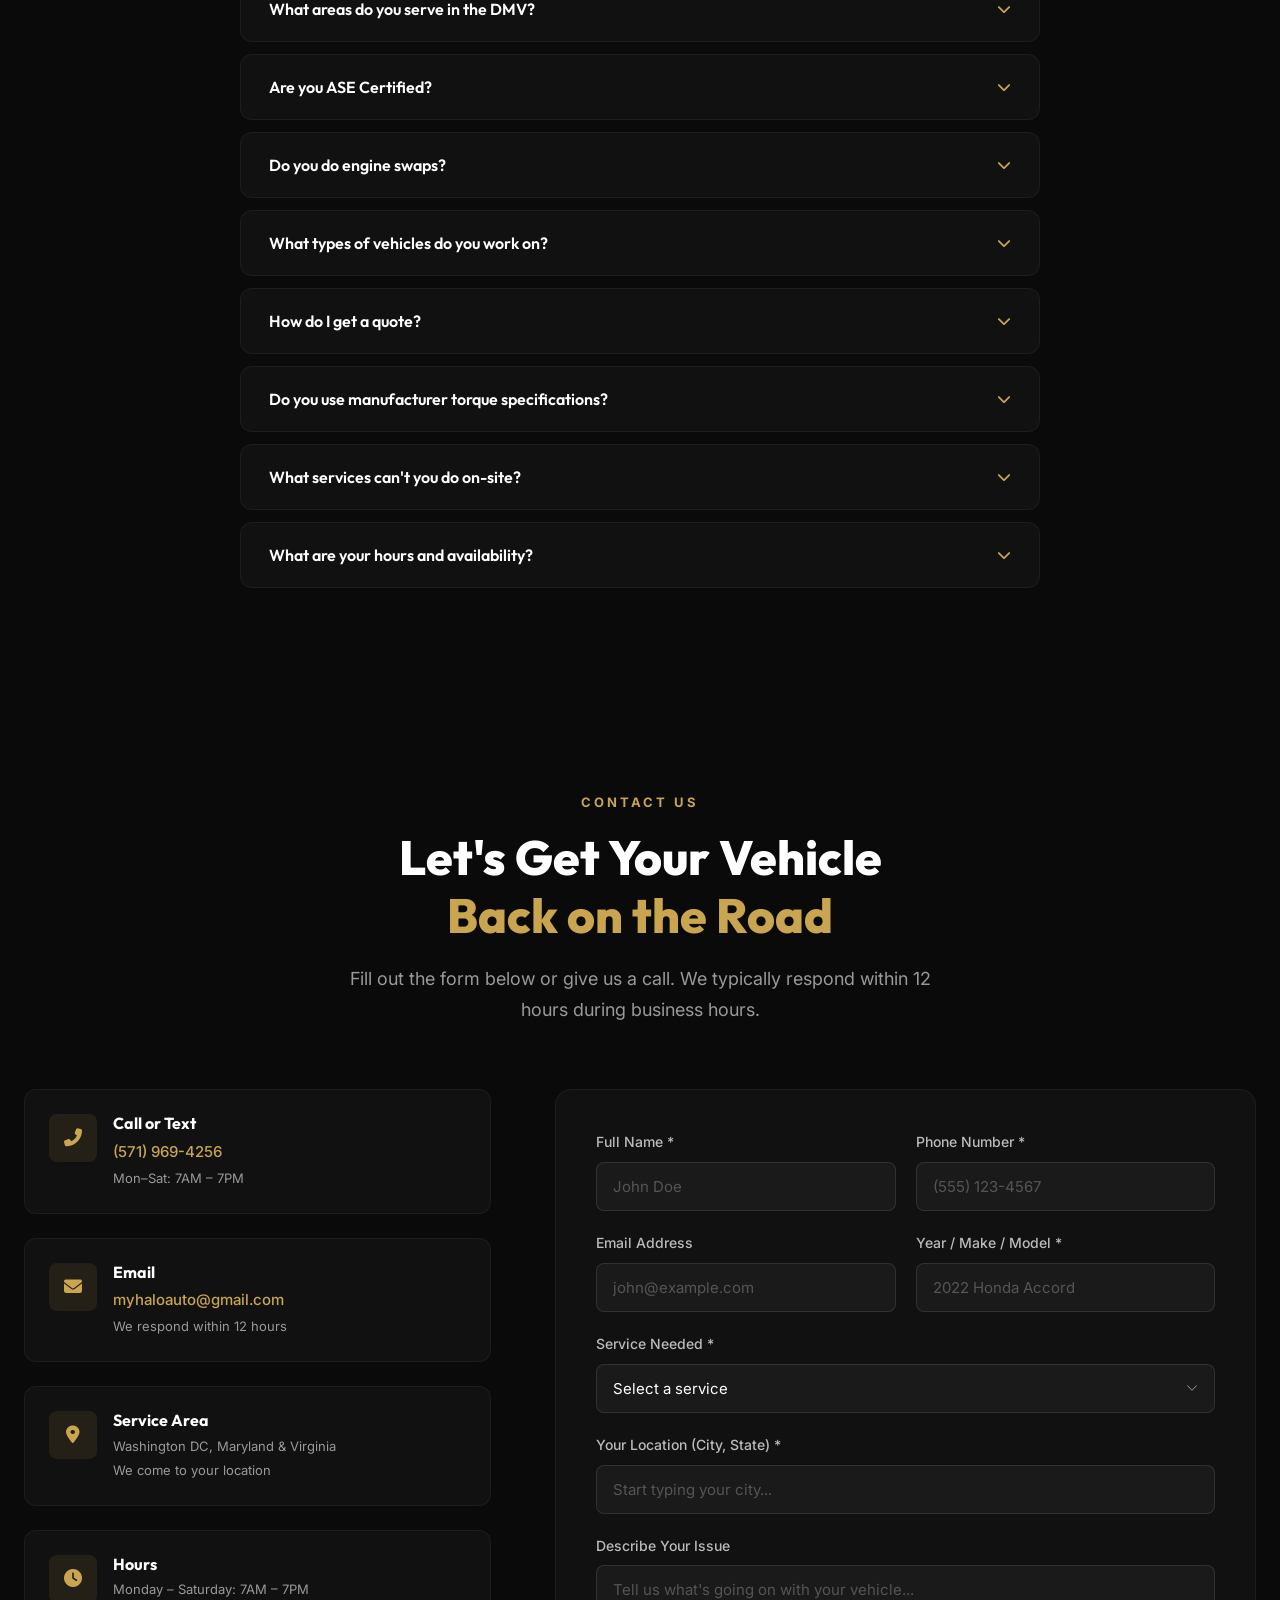
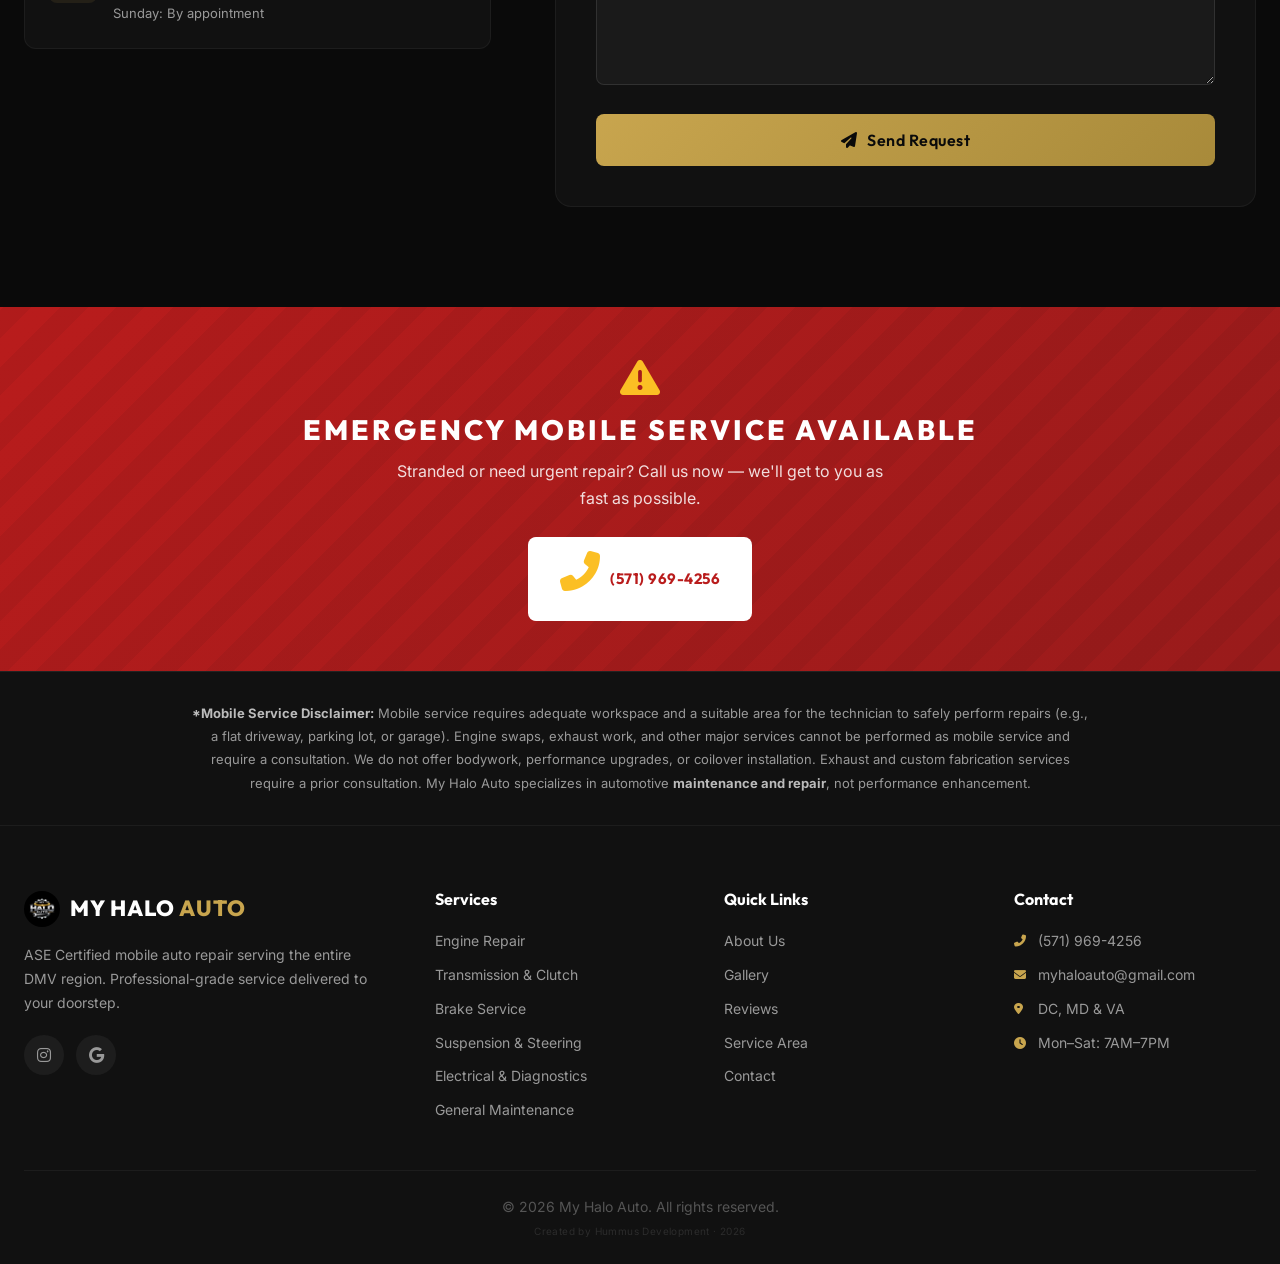
==== commit 8123a281: "Remove paint references, add branded map badge + refreshed OG image" ====
--- a/index.html
+++ b/index.html
@@ -23,7 +23,7 @@
   <meta property="og:description" content="Professional mobile auto maintenance & repair — engine work, brakes, transmission, suspension & diagnostics. ASE Certified with 5 years of experience across DC, MD & VA.">
   <meta property="og:type" content="website">
   <meta property="og:url" content="https://myhaloauto.com/">
-  <meta property="og:image" content="https://myhaloauto.com/images/og-image.jpg">
+  <meta property="og:image" content="https://myhaloauto.com/images/og-image-v2.jpg">
   <meta property="og:image:width" content="1200">
   <meta property="og:image:height" content="630">
   <meta property="og:image:alt" content="My Halo Auto — ASE Certified Mobile Mechanic serving DC, Maryland and Virginia">
@@ -33,6 +33,7 @@
   <meta name="twitter:card" content="summary_large_image">
   <meta name="twitter:title" content="My Halo Auto | ASE Certified Mobile Mechanic">
   <meta name="twitter:description" content="Professional mobile auto maintenance & repair across the DMV. ASE Certified. 5 years experience.">
+  <meta name="twitter:image" content="https://myhaloauto.com/images/og-image-v2.jpg">
 
   <!-- Fonts (non-render-blocking) -->
   <link rel="preconnect" href="https://fonts.googleapis.com">
@@ -47,7 +48,7 @@
   <noscript><link rel="stylesheet" href="https://cdnjs.cloudflare.com/ajax/libs/font-awesome/6.5.1/css/all.min.css"></noscript>
 
   <!-- Styles -->
-  <link rel="stylesheet" href="css/styles.css?v=2">
+  <link rel="stylesheet" href="css/styles.css?v=3">
 
   <!-- Schema.org Structured Data -->
   <script type="application/ld+json">
@@ -184,7 +185,7 @@
         "name": "What services can't you do on-site?",
         "acceptedAnswer": {
           "@type": "Answer",
-          "text": "Engine swaps and other major jobs require adequate workspace and cannot be performed as mobile service. Exhaust and custom fabrication require a consultation first. We do not offer painting, bodywork, or performance upgrades. Mobile service requires sufficient space and a suitable work area at your location."
+          "text": "Engine swaps and other major jobs require adequate workspace and cannot be performed as mobile service. Exhaust and custom fabrication require a consultation first. We do not offer bodywork or performance upgrades. Mobile service requires sufficient space and a suitable work area at your location."
         }
       },
       {
@@ -1038,6 +1039,13 @@
               referrerpolicy="no-referrer-when-downgrade"
               title="My Halo Auto service area — Northern Virginia, DC & Lower Maryland">
             </iframe>
+            <div class="map-badge">
+              <img src="images/logo-nav.png" alt="My Halo Auto" class="map-badge-logo">
+              <div class="map-badge-text">
+                <span class="map-badge-title">My Halo Auto</span>
+                <span class="map-badge-sub">Mobile service · DC · MD · VA</span>
+              </div>
+            </div>
           </div>
         </div>
       </div>
@@ -1127,7 +1135,7 @@
             <i class="fas fa-chevron-down"></i>
           </button>
           <div class="faq-answer">
-            <p>Engine swaps and other major jobs require adequate workspace and cannot be done as mobile service. Exhaust and custom fabrication require a consultation first. We do not offer painting, bodywork, or performance upgrades. Mobile service also requires sufficient space and a suitable work area at your location.*</p>
+            <p>Engine swaps and other major jobs require adequate workspace and cannot be done as mobile service. Exhaust and custom fabrication require a consultation first. We do not offer bodywork or performance upgrades. Mobile service also requires sufficient space and a suitable work area at your location.*</p>
           </div>
         </div>
         <div class="faq-item">
@@ -1257,7 +1265,7 @@
   <section class="footnote-section">
     <div class="container">
       <p class="footnote-text">
-        <strong>*Mobile Service Disclaimer:</strong> Mobile service requires adequate workspace and a suitable area for the technician to safely perform repairs (e.g., a flat driveway, parking lot, or garage). Engine swaps, exhaust work, and other major services cannot be performed as mobile service and require a consultation. We do not offer painting, bodywork, performance upgrades, or coilover installation. Exhaust and custom fabrication services require a prior consultation. My Halo Auto specializes in automotive <strong>maintenance and repair</strong>, not performance enhancement.
+        <strong>*Mobile Service Disclaimer:</strong> Mobile service requires adequate workspace and a suitable area for the technician to safely perform repairs (e.g., a flat driveway, parking lot, or garage). Engine swaps, exhaust work, and other major services cannot be performed as mobile service and require a consultation. We do not offer bodywork, performance upgrades, or coilover installation. Exhaust and custom fabrication services require a prior consultation. My Halo Auto specializes in automotive <strong>maintenance and repair</strong>, not performance enhancement.
       </p>
     </div>
   </section>
--- a/css/styles.css
+++ b/css/styles.css
@@ -1442,15 +1442,89 @@
 }
 
 .area-map {
+  position: relative;
   border-radius: var(--radius-lg);
   overflow: hidden;
   height: 500px;
   box-shadow: var(--shadow-lg);
+  border: 1px solid rgba(200, 165, 78, 0.28);
+}
+
+/* subtle gold inner frame so the embed reads as a finished, branded element */
+.area-map::after {
+  content: "";
+  position: absolute;
+  inset: 0;
+  border-radius: var(--radius-lg);
+  box-shadow: inset 0 0 0 1px rgba(200, 165, 78, 0.18);
+  pointer-events: none;
+  z-index: 2;
 }
 
 .map-placeholder {
+  position: relative;
   width: 100%;
   height: 100%;
+}
+
+.map-placeholder iframe {
+  filter: grayscale(0.25) contrast(1.04);
+}
+
+.map-badge {
+  position: absolute;
+  top: 18px;
+  left: 18px;
+  z-index: 3;
+  display: flex;
+  align-items: center;
+  gap: 12px;
+  padding: 11px 18px 11px 12px;
+  background: rgba(10, 10, 10, 0.82);
+  backdrop-filter: blur(10px);
+  -webkit-backdrop-filter: blur(10px);
+  border: 1px solid rgba(200, 165, 78, 0.4);
+  border-radius: 14px;
+  box-shadow: 0 12px 34px rgba(0, 0, 0, 0.4);
+  pointer-events: none;
+}
+
+.map-badge-logo {
+  width: 44px;
+  height: 44px;
+  object-fit: contain;
+  flex-shrink: 0;
+}
+
+.map-badge-text {
+  display: flex;
+  flex-direction: column;
+  line-height: 1.25;
+}
+
+.map-badge-title {
+  font-weight: 700;
+  font-size: 15px;
+  color: #fff;
+  letter-spacing: 0.3px;
+}
+
+.map-badge-sub {
+  font-size: 12px;
+  color: var(--primary-light);
+  letter-spacing: 0.4px;
+}
+
+@media (max-width: 600px) {
+  .map-badge {
+    top: 12px;
+    left: 12px;
+    padding: 8px 14px 8px 9px;
+    gap: 9px;
+  }
+  .map-badge-logo { width: 34px; height: 34px; }
+  .map-badge-title { font-size: 13px; }
+  .map-badge-sub { font-size: 11px; }
 }
 
 /* ---------- CTA Section ---------- */
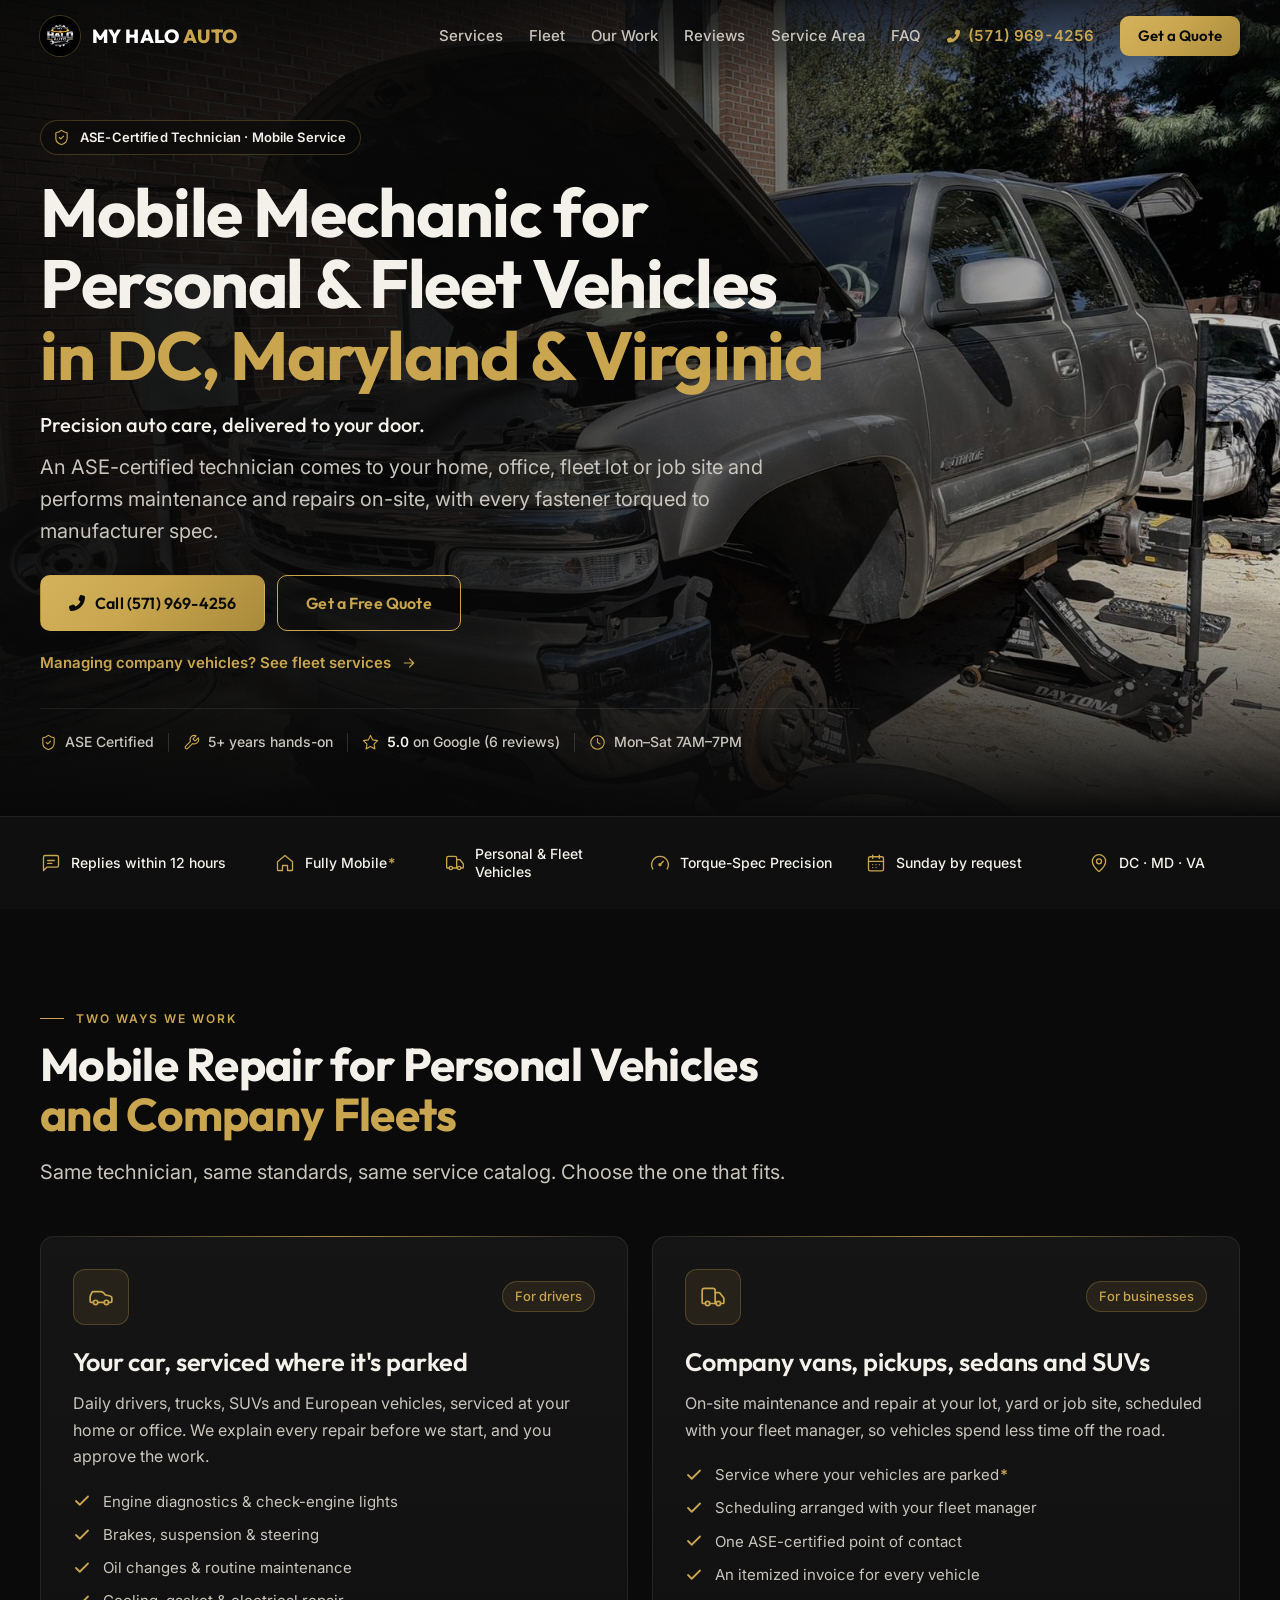
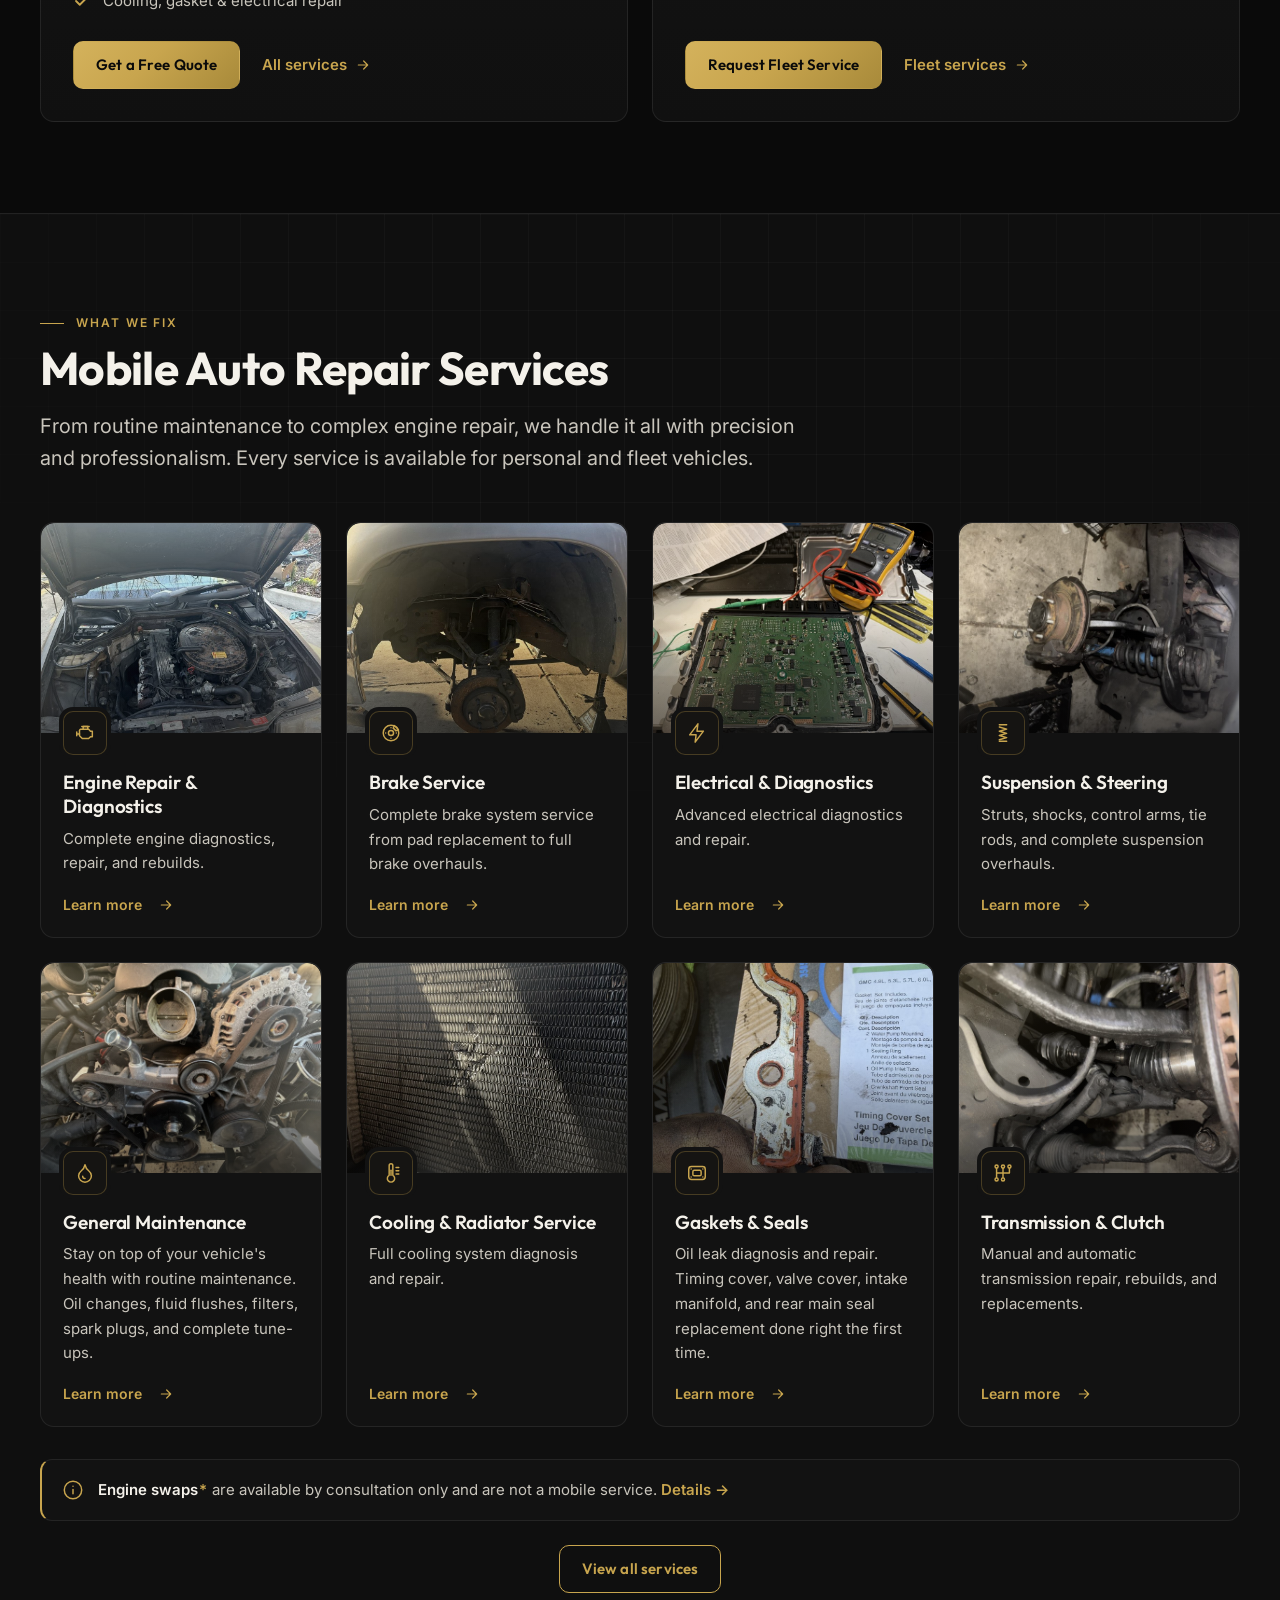
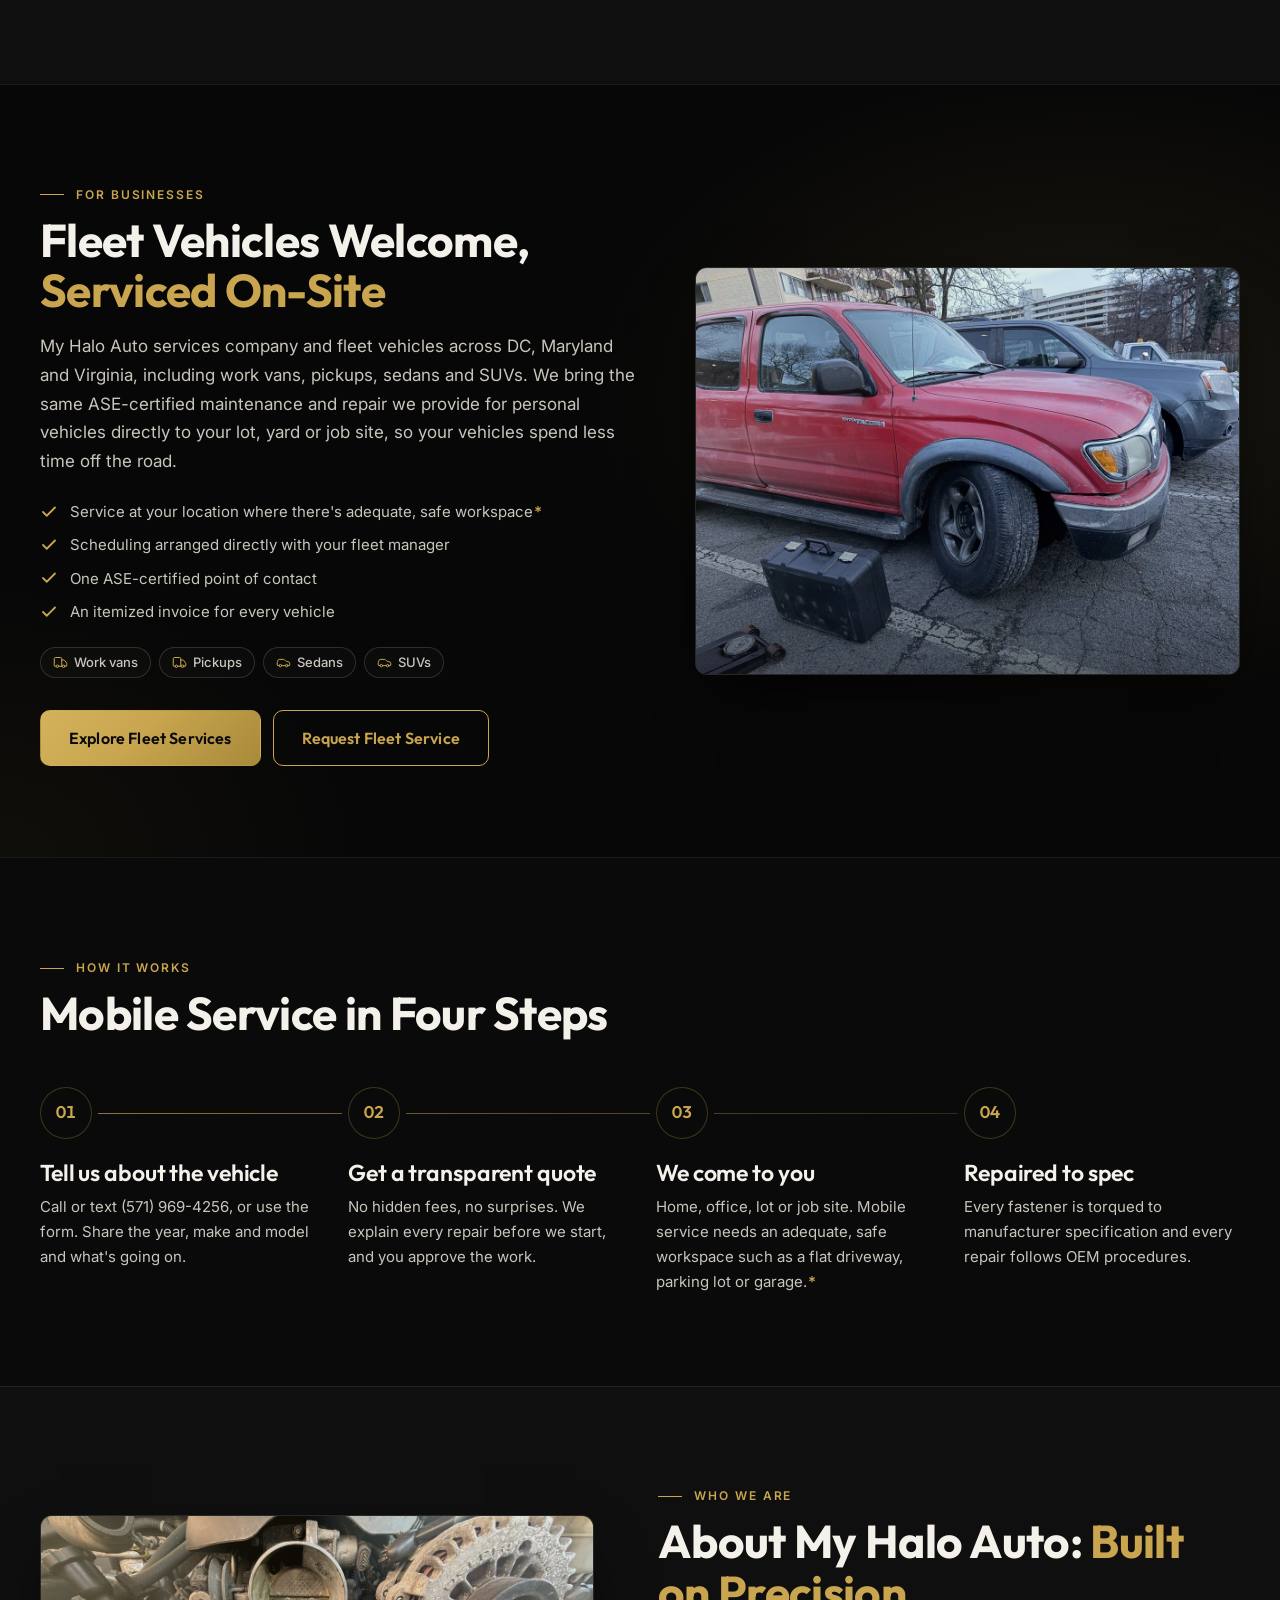
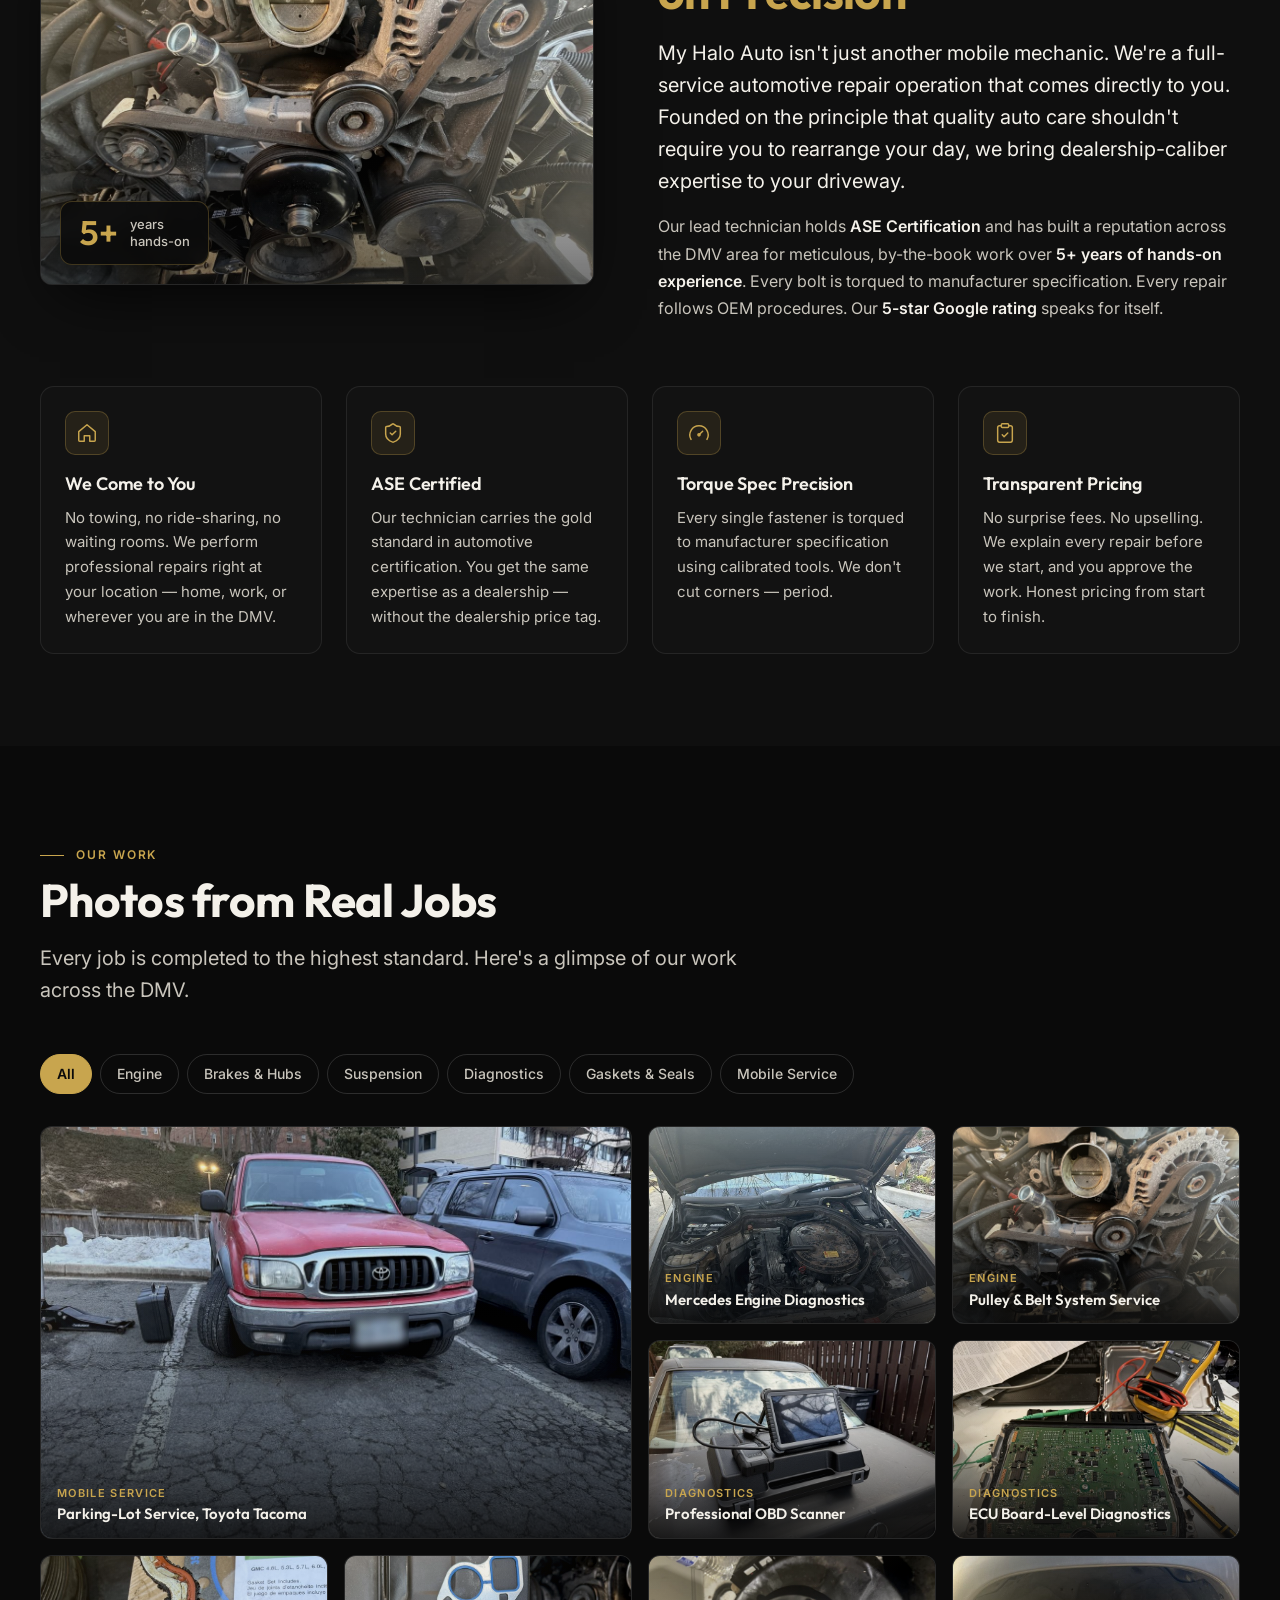
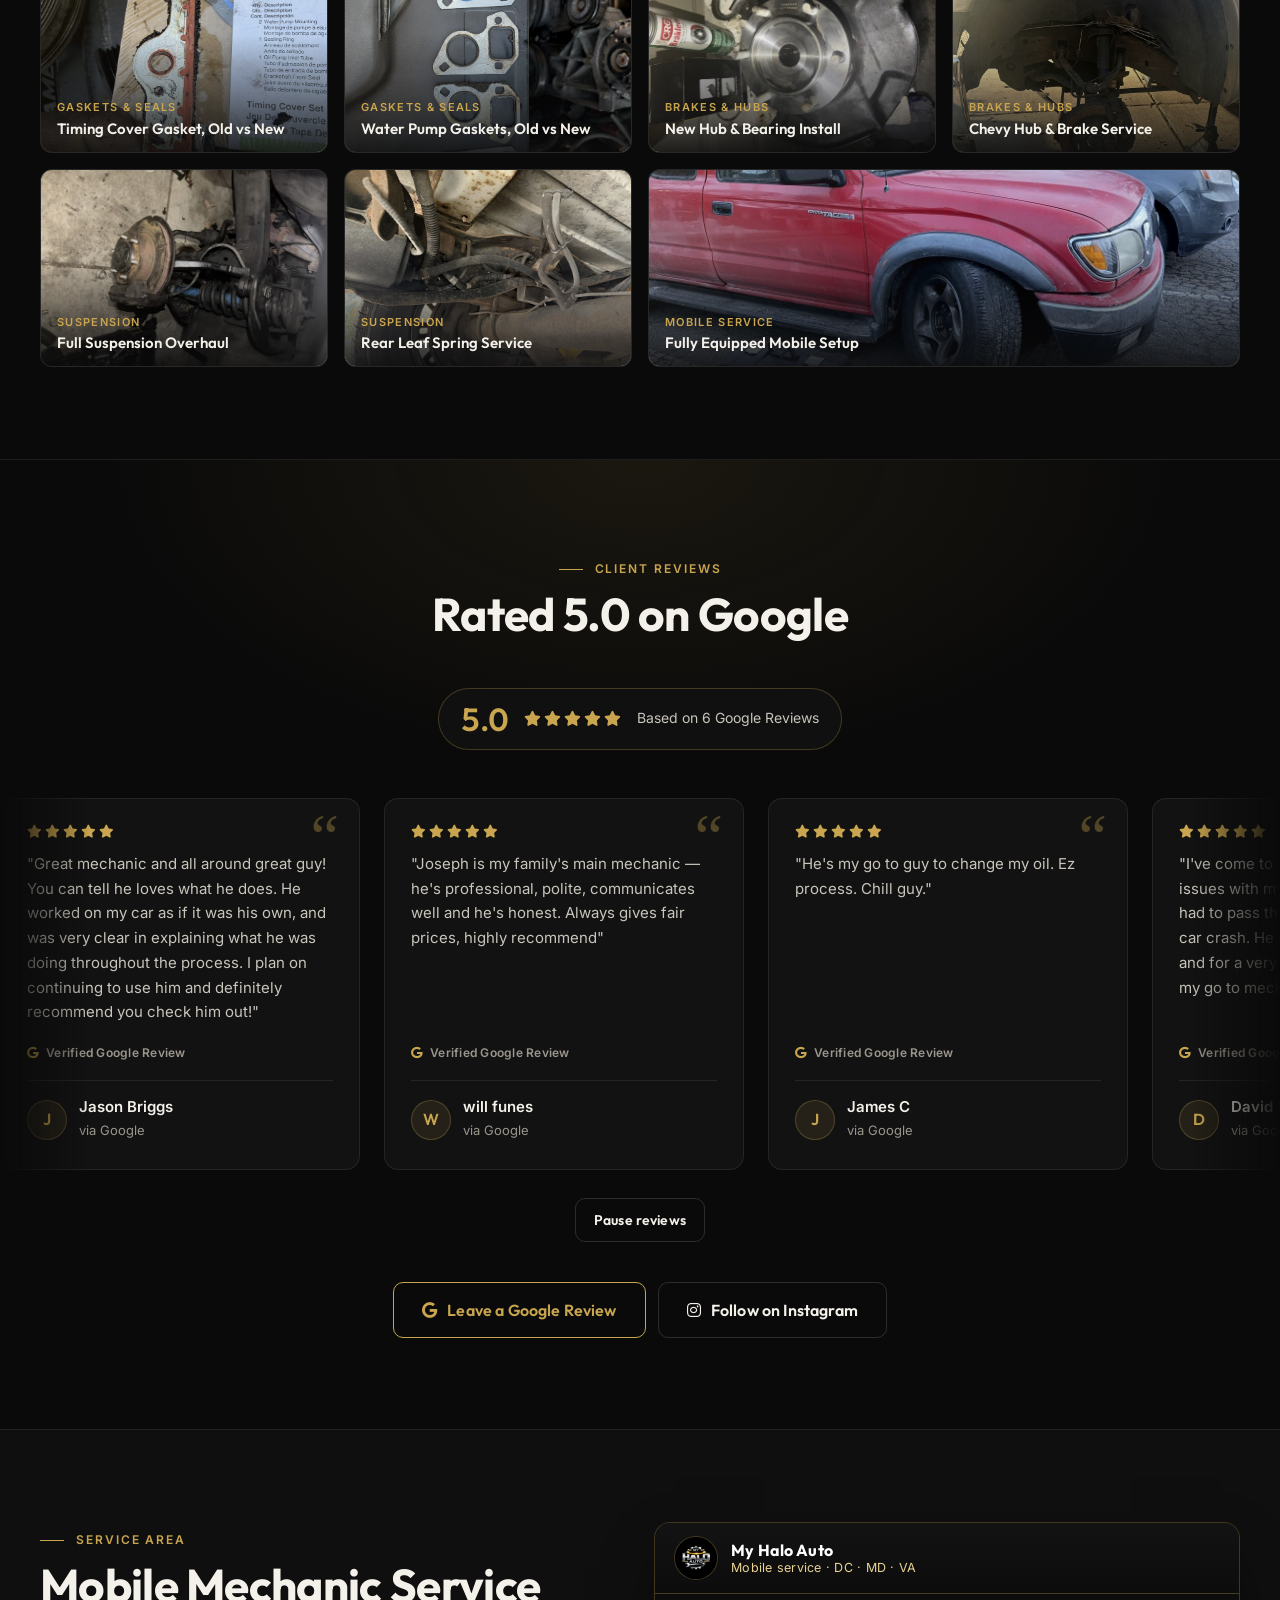
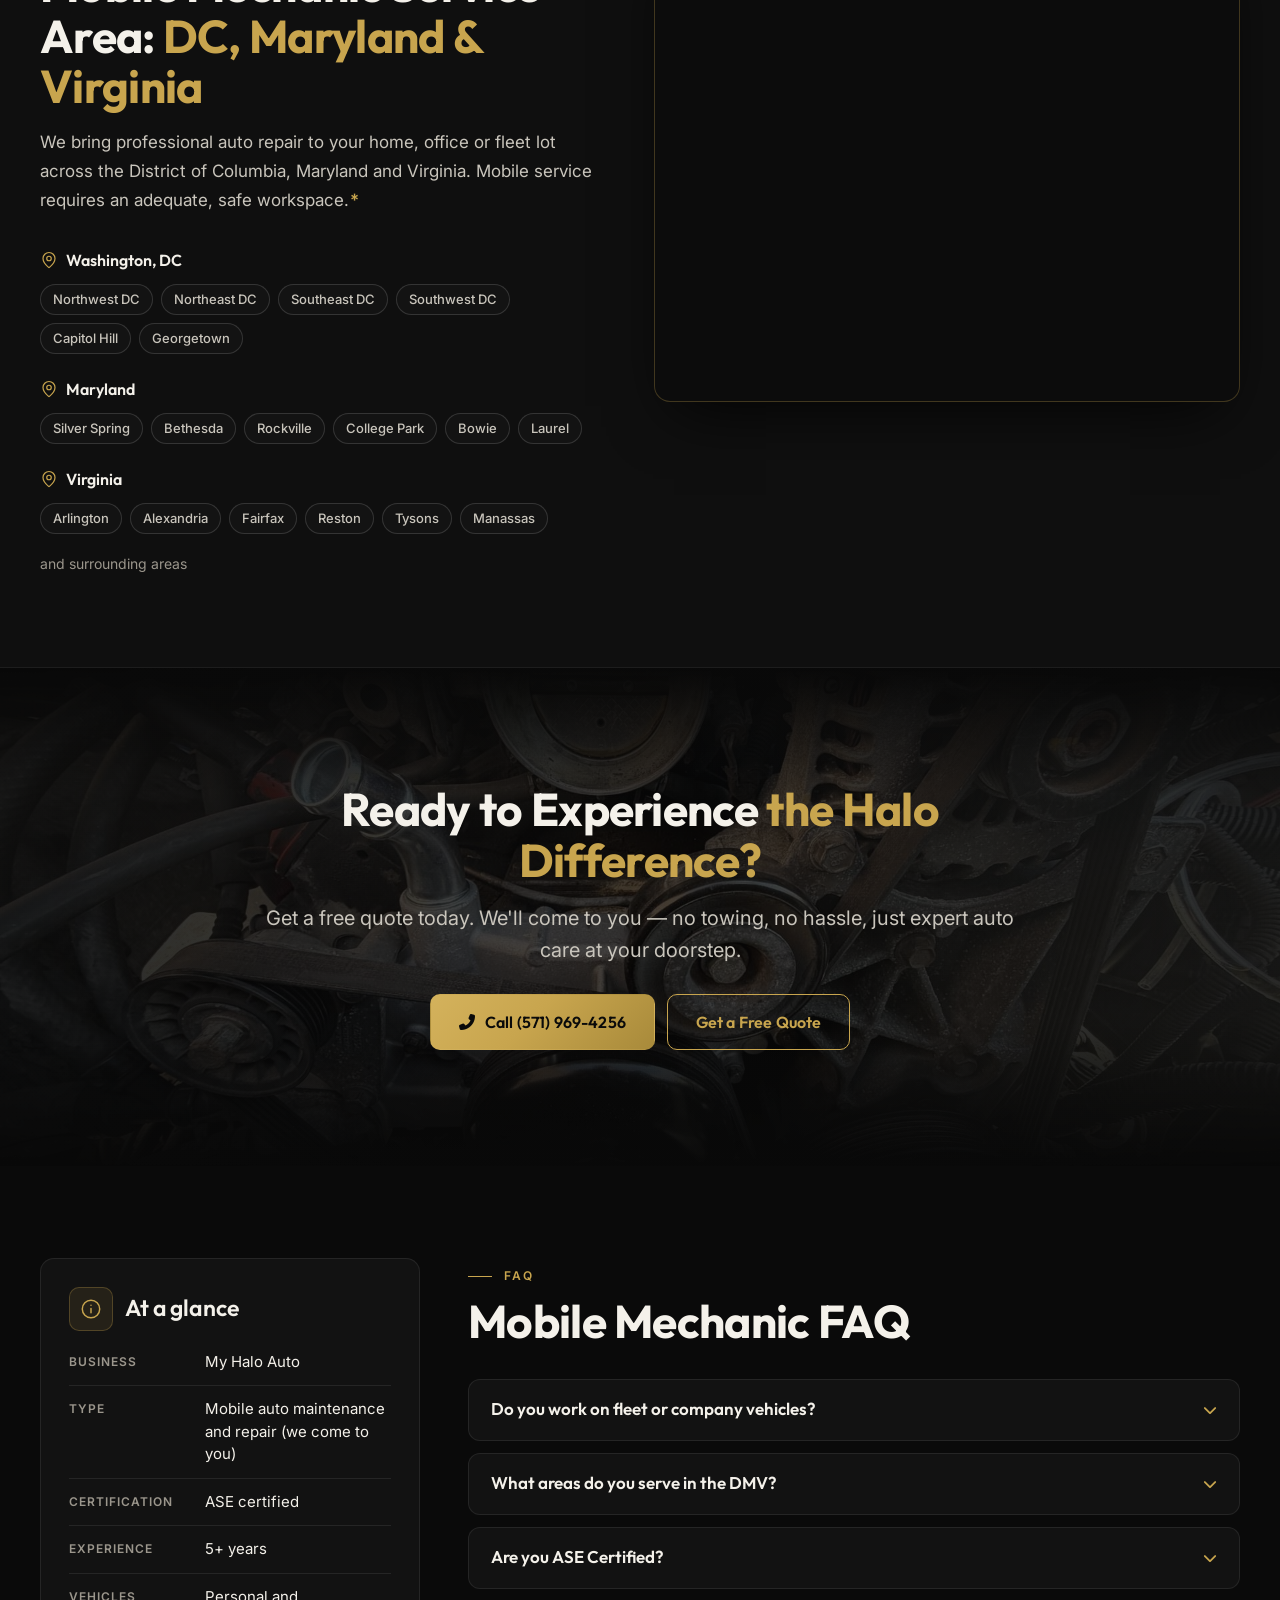
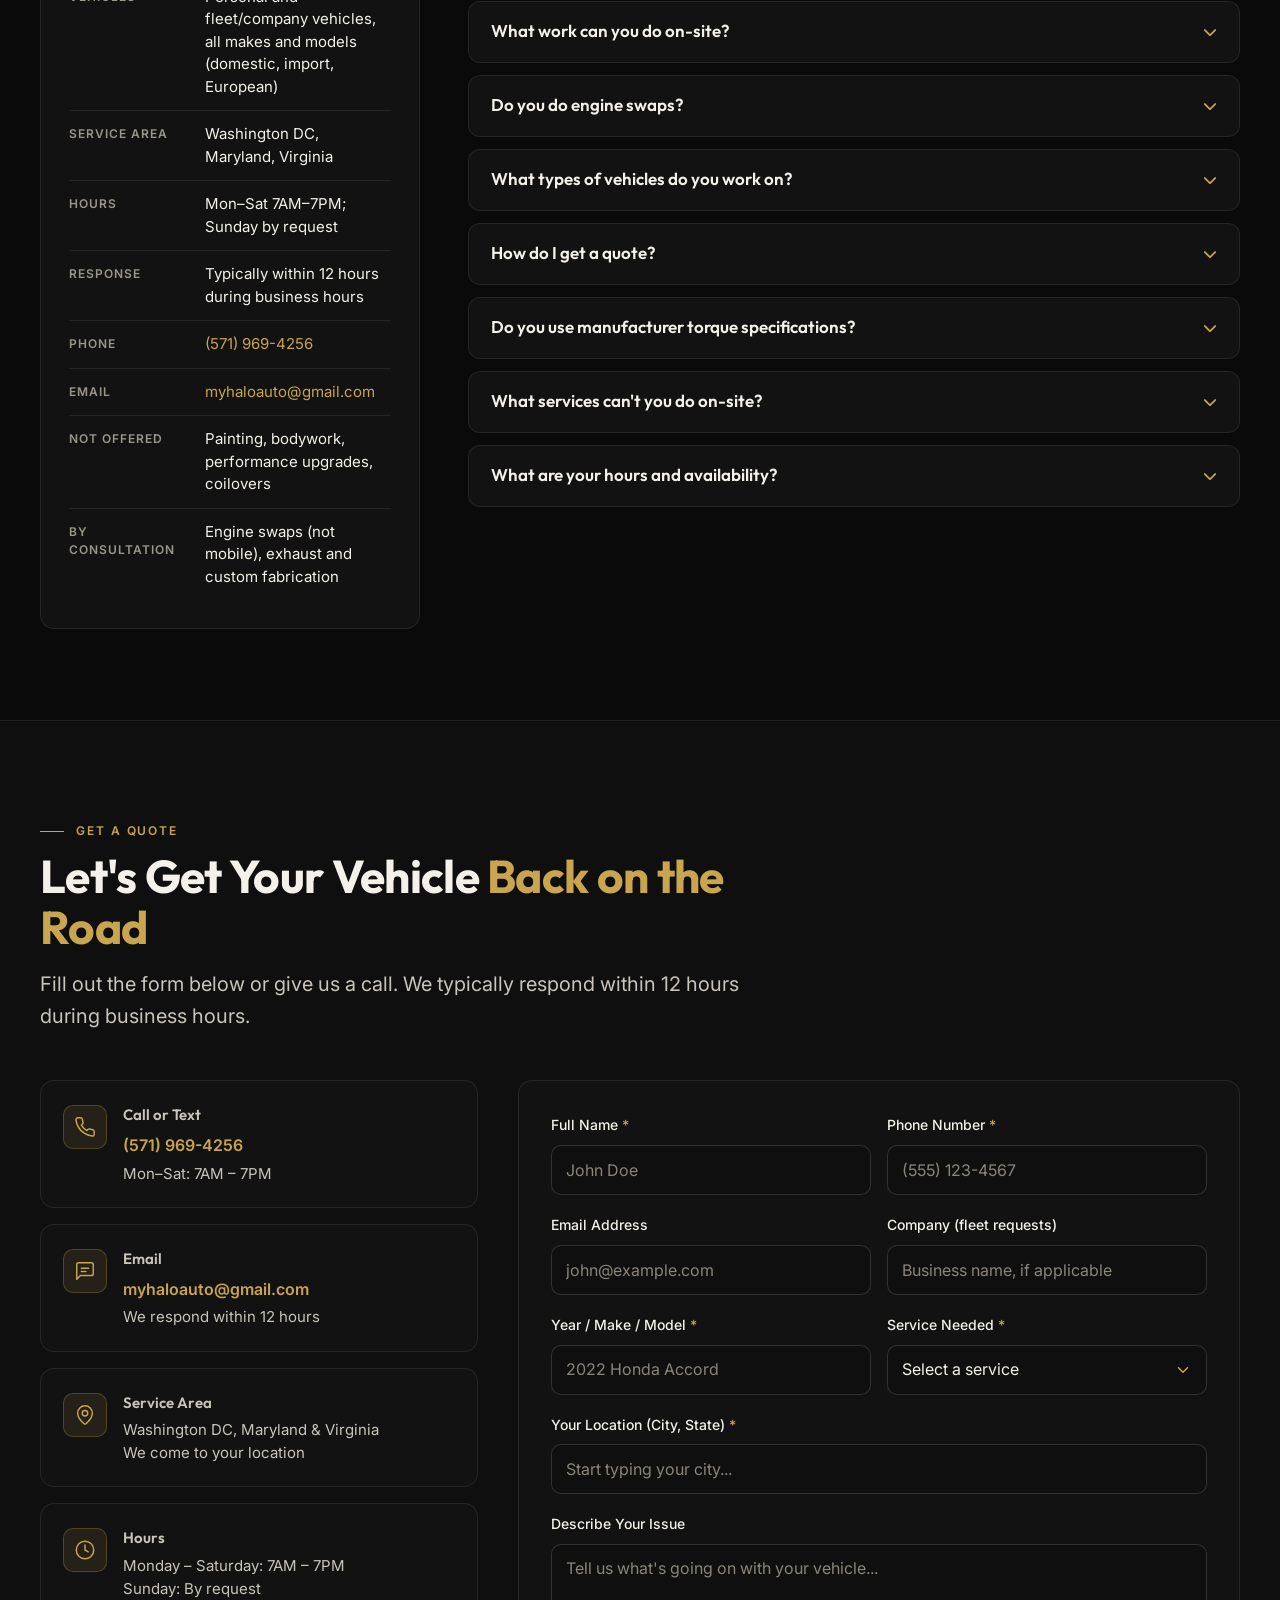
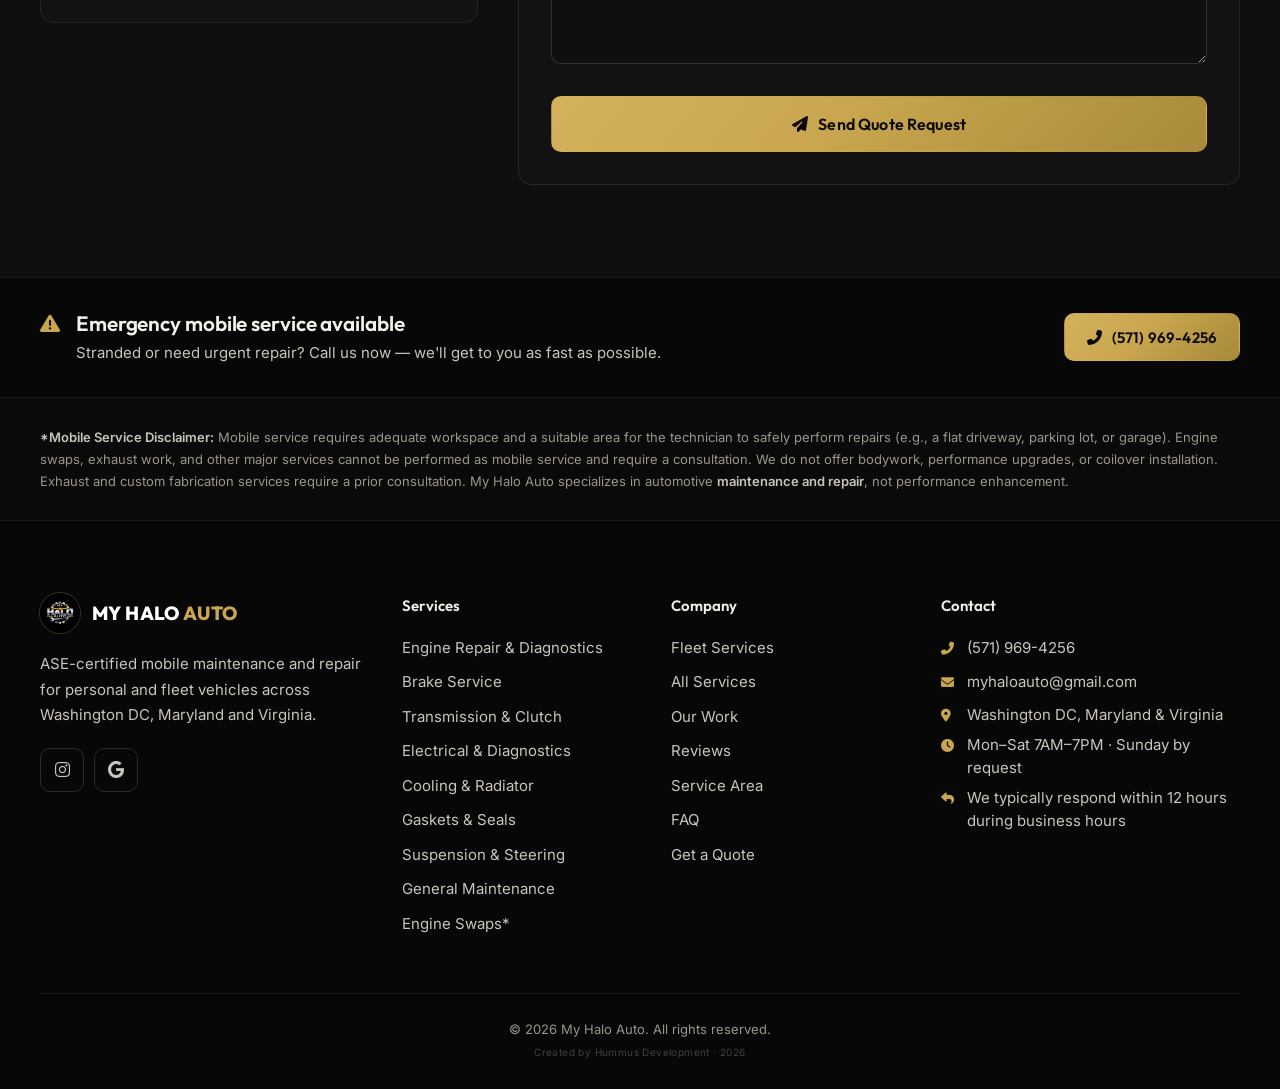
==== commit dc267b5c: "Redesign site, add fleet services and service pages, expand SEO - Homepage redesign: personal + flee" ====
--- a/index.html
+++ b/index.html
@@ -3,203 +3,321 @@
 <head>
   <meta charset="UTF-8">
   <meta name="viewport" content="width=device-width, initial-scale=1.0, viewport-fit=cover">
-  <title>My Halo Auto | ASE Certified Mobile Mechanic | DMV Area</title>
-  <meta name="description" content="My Halo Auto — ASE Certified mobile auto maintenance & repair serving DC, Maryland & Virginia. Engine repair, brake service, transmission, suspension & general maintenance. 5 years of experience. We come to you.">
+  <title>Mobile &amp; Fleet Mechanic in DC, MD &amp; VA | My Halo Auto</title>
+  <meta name="description" content="ASE-certified mobile mechanic for DC, Maryland &amp; Virginia. Engine, brakes, suspension, diagnostics and maintenance at your home, office, or fleet lot.">
   <meta name="author" content="My Halo Auto">
   <meta name="robots" content="index, follow">
   <link rel="canonical" href="https://myhaloauto.com/">
-
-  <!-- Favicon -->
-  <link rel="icon" type="image/x-icon" href="favicon.ico">
-  <link rel="icon" type="image/png" sizes="32x32" href="favicon-32x32.png">
-  <link rel="icon" type="image/png" sizes="16x16" href="favicon-16x16.png">
-  <link rel="apple-touch-icon" sizes="180x180" href="apple-touch-icon.png">
+  <link rel="preload" as="image" href="/images/suv-driveway-service-hood-open.jpeg" imagesrcset="/images/suv-driveway-service-hood-open.jpeg 1200w, /images/suv-driveway-service-hood-open-1600.jpeg 1600w, /images/suv-driveway-service-hood-open-wide.jpeg 1920w" imagesizes="100vw" fetchpriority="high">
+  <meta name="theme-color" content="#0a0a0a">
+
+  <link rel="icon" type="image/x-icon" href="/favicon.ico">
+  <link rel="icon" type="image/png" sizes="32x32" href="/favicon-32x32.png">
+  <link rel="icon" type="image/png" sizes="16x16" href="/favicon-16x16.png">
+  <link rel="apple-touch-icon" sizes="180x180" href="/apple-touch-icon.png">
 
   <!-- Google Search Console verification (replace with your actual code) -->
   <!-- <meta name="google-site-verification" content="YOUR_VERIFICATION_CODE_HERE"> -->
 
-  <!-- Open Graph -->
-  <meta property="og:title" content="My Halo Auto | ASE Certified Mobile Mechanic | DMV Area">
-  <meta property="og:description" content="Professional mobile auto maintenance & repair — engine work, brakes, transmission, suspension & diagnostics. ASE Certified with 5 years of experience across DC, MD & VA.">
+  <meta property="og:site_name" content="My Halo Auto">
+  <meta property="og:title" content="Mobile &amp; Fleet Mechanic in DC, MD &amp; VA | My Halo Auto">
+  <meta property="og:description" content="ASE-certified mobile mechanic for DC, Maryland &amp; Virginia. Engine, brakes, suspension, diagnostics and maintenance at your home, office, or fleet lot.">
   <meta property="og:type" content="website">
   <meta property="og:url" content="https://myhaloauto.com/">
   <meta property="og:image" content="https://myhaloauto.com/images/og-image-v2.jpg">
   <meta property="og:image:width" content="1200">
   <meta property="og:image:height" content="630">
-  <meta property="og:image:alt" content="My Halo Auto — ASE Certified Mobile Mechanic serving DC, Maryland and Virginia">
+  <meta property="og:image:alt" content="My Halo Auto, ASE-certified mobile mechanic serving DC, Maryland and Virginia">
   <meta property="og:locale" content="en_US">
-
-  <!-- Twitter Card -->
   <meta name="twitter:card" content="summary_large_image">
-  <meta name="twitter:title" content="My Halo Auto | ASE Certified Mobile Mechanic">
-  <meta name="twitter:description" content="Professional mobile auto maintenance & repair across the DMV. ASE Certified. 5 years experience.">
+  <meta name="twitter:title" content="Mobile &amp; Fleet Mechanic in DC, MD &amp; VA | My Halo Auto">
+  <meta name="twitter:description" content="ASE-certified mobile mechanic for DC, Maryland &amp; Virginia. Engine, brakes, suspension, diagnostics and maintenance at your home, office, or fleet lot.">
   <meta name="twitter:image" content="https://myhaloauto.com/images/og-image-v2.jpg">
 
-  <!-- Fonts (non-render-blocking) -->
   <link rel="preconnect" href="https://fonts.googleapis.com">
   <link rel="preconnect" href="https://fonts.gstatic.com" crossorigin>
-  <link rel="preload" as="style" href="https://fonts.googleapis.com/css2?family=Inter:wght@400;500;600;700;800&family=Outfit:wght@500;600;700;800;900&display=swap">
-  <link href="https://fonts.googleapis.com/css2?family=Inter:wght@400;500;600;700;800&family=Outfit:wght@500;600;700;800;900&display=swap" rel="stylesheet" media="print" onload="this.media='all'">
-  <noscript><link href="https://fonts.googleapis.com/css2?family=Inter:wght@400;500;600;700;800&family=Outfit:wght@500;600;700;800;900&display=swap" rel="stylesheet"></noscript>
-
-  <!-- Icons (non-render-blocking) -->
-  <link rel="preload" as="style" href="https://cdnjs.cloudflare.com/ajax/libs/font-awesome/6.5.1/css/all.min.css">
+  <link rel="preload" as="style" href="https://fonts.googleapis.com/css2?family=Inter:wght@400;500;600;700&family=Outfit:wght@500;600;700;800&display=swap">
+  <link href="https://fonts.googleapis.com/css2?family=Inter:wght@400;500;600;700&family=Outfit:wght@500;600;700;800&display=swap" rel="stylesheet" media="print" onload="this.media='all'">
+  <noscript><link href="https://fonts.googleapis.com/css2?family=Inter:wght@400;500;600;700&family=Outfit:wght@500;600;700;800&display=swap" rel="stylesheet"></noscript>
   <link rel="stylesheet" href="https://cdnjs.cloudflare.com/ajax/libs/font-awesome/6.5.1/css/all.min.css" media="print" onload="this.media='all'">
   <noscript><link rel="stylesheet" href="https://cdnjs.cloudflare.com/ajax/libs/font-awesome/6.5.1/css/all.min.css"></noscript>
 
-  <!-- Styles -->
-  <link rel="stylesheet" href="css/styles.css?v=3">
-
-  <!-- Schema.org Structured Data -->
+  <link rel="stylesheet" href="/css/styles.css?v=7">
+  <script>document.documentElement.classList.add('js');</script>
+  <!-- Structured data (schema.org) -->
   <script type="application/ld+json">
   {
     "@context": "https://schema.org",
-    "@type": "AutoRepair",
-    "name": "My Halo Auto",
-    "description": "ASE Certified mobile auto maintenance & repair serving the DMV area. Specializing in engine repair, transmission, brakes, suspension & general maintenance.",
-    "url": "https://myhaloauto.com",
-    "telephone": "+1-571-969-4256",
-    "areaServed": [
-      { "@type": "State", "name": "District of Columbia" },
-      { "@type": "State", "name": "Maryland" },
-      { "@type": "State", "name": "Virginia" }
-    ],
-    "serviceType": [
-      "Mobile Auto Repair",
-      "Engine Repair",
-      "Engine Diagnostics",
-      "Transmission Repair",
-      "Brake Service",
-      "Suspension & Steering",
-      "Clutch Replacement",
-      "General Maintenance"
-    ],
-    "priceRange": "$$",
-    "hasCredential": {
-      "@type": "EducationalOccupationalCredential",
-      "credentialCategory": "ASE Certification"
-    },
-    "aggregateRating": {
-      "@type": "AggregateRating",
-      "ratingValue": "5.0",
-      "reviewCount": "6"
-    },
-    "review": [
+    "@graph": [
       {
-        "@type": "Review",
-        "author": { "@type": "Person", "name": "Jason Briggs" },
-        "reviewRating": { "@type": "Rating", "ratingValue": "5" },
-        "reviewBody": "Great mechanic and all around great guy! You can tell he loves what he does. He worked on my car as if it was his own, and was very clear in explaining what he was doing throughout the process. I plan on continuing to use him and definitely recommend you check him out!"
+        "@type": "AutoRepair",
+        "@id": "https://myhaloauto.com/#business",
+        "name": "My Halo Auto",
+        "url": "https://myhaloauto.com/",
+        "telephone": "+1-571-969-4256",
+        "email": "myhaloauto@gmail.com",
+        "logo": "https://myhaloauto.com/images/logo-mark.png",
+        "image": "https://myhaloauto.com/images/suv-driveway-service-hood-open.jpeg",
+        "description": "ASE-certified mobile auto maintenance and repair for personal and fleet vehicles in Washington DC, Maryland and Virginia. Service is performed at the customer's location where there is adequate, safe workspace.",
+        "areaServed": [
+          {
+            "@type": "AdministrativeArea",
+            "name": "Washington, DC"
+          },
+          {
+            "@type": "AdministrativeArea",
+            "name": "Maryland"
+          },
+          {
+            "@type": "AdministrativeArea",
+            "name": "Virginia"
+          }
+        ],
+        "openingHoursSpecification": [
+          {
+            "@type": "OpeningHoursSpecification",
+            "dayOfWeek": [
+              "Monday",
+              "Tuesday",
+              "Wednesday",
+              "Thursday",
+              "Friday",
+              "Saturday"
+            ],
+            "opens": "07:00",
+            "closes": "19:00"
+          }
+        ],
+        "hasCredential": {
+          "@type": "EducationalOccupationalCredential",
+          "name": "ASE Certification",
+          "credentialCategory": "certification",
+          "recognizedBy": {
+            "@type": "Organization",
+            "name": "National Institute for Automotive Service Excellence (ASE)"
+          }
+        },
+        "knowsAbout": [
+          "Engine Repair & Diagnostics",
+          "Brake Service",
+          "Transmission & Clutch",
+          "Electrical & Diagnostics",
+          "Cooling & Radiator Service",
+          "Gaskets & Seals",
+          "Suspension & Steering",
+          "General Maintenance",
+          "Engine swaps",
+          "Fleet vehicle maintenance"
+        ],
+        "sameAs": [
+          "https://instagram.com/myhalo.auto",
+          "https://maps.app.goo.gl/rKe13m5ULv6c1C4z5?g_st=ic"
+        ],
+        "hasOfferCatalog": {
+          "@id": "https://myhaloauto.com/services/#catalog"
+        },
+        "priceRange": "$$",
+        "aggregateRating": {
+          "@type": "AggregateRating",
+          "ratingValue": "5.0",
+          "reviewCount": "6"
+        },
+        "review": [
+          {
+            "@type": "Review",
+            "author": {
+              "@type": "Person",
+              "name": "Jason Briggs"
+            },
+            "reviewRating": {
+              "@type": "Rating",
+              "ratingValue": "5"
+            },
+            "reviewBody": "Great mechanic and all around great guy! You can tell he loves what he does. He worked on my car as if it was his own, and was very clear in explaining what he was doing throughout the process. I plan on continuing to use him and definitely recommend you check him out!"
+          },
+          {
+            "@type": "Review",
+            "author": {
+              "@type": "Person",
+              "name": "will funes"
+            },
+            "reviewRating": {
+              "@type": "Rating",
+              "ratingValue": "5"
+            },
+            "reviewBody": "Joseph is my family's main mechanic - he's professional, polite, communicates well and he's honest. Always gives fair prices, highly recommend"
+          },
+          {
+            "@type": "Review",
+            "author": {
+              "@type": "Person",
+              "name": "James C"
+            },
+            "reviewRating": {
+              "@type": "Rating",
+              "ratingValue": "5"
+            },
+            "reviewBody": "He's my go to guy to change my oil. Ez process. Chill guy."
+          },
+          {
+            "@type": "Review",
+            "author": {
+              "@type": "Person",
+              "name": "David W"
+            },
+            "reviewRating": {
+              "@type": "Rating",
+              "ratingValue": "5"
+            },
+            "reviewBody": "I've come to Joseph several times for any issues with my car. He saved my car as it had to pass the inspection after I got into a car crash. He replaced my front bumper and for a very reasonable price. Joseph is my go to mechanic, I trust him a lot!"
+          },
+          {
+            "@type": "Review",
+            "author": {
+              "@type": "Person",
+              "name": "khisa khafafa"
+            },
+            "reviewRating": {
+              "@type": "Rating",
+              "ratingValue": "5"
+            },
+            "reviewBody": "Once I started bringing my car to him have never needed to take it anywhere else, has not only fixed up my audi after getting it mishandled by another mechanic, he was also very knowledgeable when helping refer me to find tech related…"
+          },
+          {
+            "@type": "Review",
+            "author": {
+              "@type": "Person",
+              "name": "Fengrong Han (Bobb)"
+            },
+            "reviewRating": {
+              "@type": "Rating",
+              "ratingValue": "5"
+            },
+            "reviewBody": "Best guy to get anything done for ur car. Had my brakes done by him and he taught me a whole lotta stuff. Super patient and worked like a monster. The guy is super chill, we even got lunch afterwards."
+          }
+        ]
       },
       {
-        "@type": "Review",
-        "author": { "@type": "Person", "name": "will funes" },
-        "reviewRating": { "@type": "Rating", "ratingValue": "5" },
-        "reviewBody": "Joseph is my family's main mechanic - he's professional, polite, communicates well and he's honest. Always gives fair prices, highly recommend"
+        "@type": "WebSite",
+        "@id": "https://myhaloauto.com/#website",
+        "url": "https://myhaloauto.com/",
+        "name": "My Halo Auto",
+        "publisher": {
+          "@id": "https://myhaloauto.com/#business"
+        },
+        "inLanguage": "en-US"
       },
       {
-        "@type": "Review",
-        "author": { "@type": "Person", "name": "James C" },
-        "reviewRating": { "@type": "Rating", "ratingValue": "5" },
-        "reviewBody": "He's my go to guy to change my oil. Ez process. Chill guy."
-      },
-      {
-        "@type": "Review",
-        "author": { "@type": "Person", "name": "David W" },
-        "reviewRating": { "@type": "Rating", "ratingValue": "5" },
-        "reviewBody": "I've come to Joseph several times for any issues with my car. He saved my car as it had to pass the inspection after I got into a car crash. He replaced my front bumper and for a very reasonable price. Joseph is my go to mechanic, I trust him a lot!"
-      },
-      {
-        "@type": "Review",
-        "author": { "@type": "Person", "name": "khisa khafafa" },
-        "reviewRating": { "@type": "Rating", "ratingValue": "5" },
-        "reviewBody": "Once I started bringing my car to him have never needed to take it anywhere else, has not only fixed up my audi after getting it mishandled by another mechanic, he was also very knowledgeable when helping refer me to find tech related…"
-      },
-      {
-        "@type": "Review",
-        "author": { "@type": "Person", "name": "Fengrong Han (Bobb)" },
-        "reviewRating": { "@type": "Rating", "ratingValue": "5" },
-        "reviewBody": "Best guy to get anything done for ur car. Had my brakes done by him and he taught me a whole lotta stuff. Super patient and worked like a monster. The guy is super chill, we even got lunch afterwards."
-      }
-    ],
-    "sameAs": []
-  }
-  </script>
-
-  <!-- FAQ Schema -->
-  <script type="application/ld+json">
-  {
-    "@context": "https://schema.org",
-    "@type": "FAQPage",
-    "mainEntity": [
-      {
-        "@type": "Question",
-        "name": "What areas do you serve in the DMV?",
-        "acceptedAnswer": {
-          "@type": "Answer",
-          "text": "We serve the entire DMV region including Washington DC (all quadrants), Maryland (Silver Spring, Bethesda, Rockville, College Park, Bowie, Laurel, and surrounding areas), and Virginia (Arlington, Alexandria, Fairfax, Reston, Tysons, Manassas, and surrounding areas)."
+        "@type": "WebPage",
+        "@id": "https://myhaloauto.com/#webpage",
+        "url": "https://myhaloauto.com/",
+        "name": "Mobile & Fleet Mechanic in DC, MD & VA | My Halo Auto",
+        "description": "ASE-certified mobile mechanic for DC, Maryland & Virginia. Engine, brakes, suspension, diagnostics and maintenance at your home, office, or fleet lot.",
+        "isPartOf": {
+          "@id": "https://myhaloauto.com/#website"
+        },
+        "about": {
+          "@id": "https://myhaloauto.com/#business"
+        },
+        "inLanguage": "en-US",
+        "primaryImageOfPage": {
+          "@type": "ImageObject",
+          "url": "https://myhaloauto.com/images/suv-driveway-service-hood-open.jpeg"
         }
       },
       {
-        "@type": "Question",
-        "name": "Are you ASE Certified?",
-        "acceptedAnswer": {
-          "@type": "Answer",
-          "text": "Yes. Our lead technician holds full ASE (Automotive Service Excellence) Certification, the nationally recognized gold standard in automotive repair. This ensures every job meets the highest professional standards."
-        }
-      },
-      {
-        "@type": "Question",
-        "name": "What kind of work can you do on-site?",
-        "acceptedAnswer": {
-          "@type": "Answer",
-          "text": "We handle most maintenance and repair work on-site including engine diagnostics, brake service, suspension, steering, transmission and clutch work, fluid services, and general maintenance. Major jobs like engine swaps require adequate workspace and are performed at a suitable location — not mobile. Contact us for details."
-        }
-      },
-      {
-        "@type": "Question",
-        "name": "What types of vehicles do you work on?",
-        "acceptedAnswer": {
-          "@type": "Answer",
-          "text": "We work on all makes and models — domestic, import, and European. From daily drivers like Honda Accords and Toyota Camrys to trucks like Chevy Tahoes and Ford F-150s, to European vehicles like Mercedes-Benz and BMW. If it has an engine, we can fix it."
-        }
-      },
-      {
-        "@type": "Question",
-        "name": "How do I get a quote?",
-        "acceptedAnswer": {
-          "@type": "Answer",
-          "text": "Call or text us at (571) 969-4256 or fill out the contact form on our website. Tell us your vehicle's year, make, and model, along with a description of the issue. We'll provide a transparent quote — no hidden fees, no surprises."
-        }
-      },
-      {
-        "@type": "Question",
-        "name": "Do you use manufacturer torque specifications?",
-        "acceptedAnswer": {
-          "@type": "Answer",
-          "text": "Absolutely. Every single fastener is torqued to the exact manufacturer specification using calibrated torque wrenches. We follow OEM repair procedures on every job — no shortcuts, no guesswork. This is non-negotiable for us."
-        }
-      },
-      {
-        "@type": "Question",
-        "name": "What services can't you do on-site?",
-        "acceptedAnswer": {
-          "@type": "Answer",
-          "text": "Engine swaps and other major jobs require adequate workspace and cannot be performed as mobile service. Exhaust and custom fabrication require a consultation first. We do not offer bodywork or performance upgrades. Mobile service requires sufficient space and a suitable work area at your location."
-        }
-      },
-      {
-        "@type": "Question",
-        "name": "What are your hours and availability?",
-        "acceptedAnswer": {
-          "@type": "Answer",
-          "text": "We're available Monday through Saturday, 7AM to 7PM. Sunday appointments are available by request. We typically respond to inquiries within 12 hours during business hours."
-        }
+        "@type": "FAQPage",
+        "@id": "https://myhaloauto.com/#faq",
+        "url": "https://myhaloauto.com/",
+        "isPartOf": {
+          "@id": "https://myhaloauto.com/#website"
+        },
+        "mainEntity": [
+          {
+            "@type": "Question",
+            "name": "Do you work on fleet or company vehicles?",
+            "acceptedAnswer": {
+              "@type": "Answer",
+              "text": "Yes. My Halo Auto services company and fleet vehicles, including work vans, pickups, sedans and SUVs, as well as personal vehicles. Service is performed on-site at your lot, yard or job site where there's adequate, safe workspace, and scheduling is arranged with your fleet manager. See our fleet services page."
+            }
+          },
+          {
+            "@type": "Question",
+            "name": "What areas do you serve in the DMV?",
+            "acceptedAnswer": {
+              "@type": "Answer",
+              "text": "We serve the entire DMV region including Washington DC (all quadrants), Maryland (Silver Spring, Bethesda, Rockville, College Park, Bowie, Laurel, and surrounding areas), and Virginia (Arlington, Alexandria, Fairfax, Reston, Tysons, Manassas, and surrounding areas)."
+            }
+          },
+          {
+            "@type": "Question",
+            "name": "Are you ASE Certified?",
+            "acceptedAnswer": {
+              "@type": "Answer",
+              "text": "Yes. Our lead technician holds ASE (Automotive Service Excellence) Certification — the nationally recognized gold standard in automotive repair. This ensures every job meets the highest professional standards."
+            }
+          },
+          {
+            "@type": "Question",
+            "name": "What work can you do on-site?",
+            "acceptedAnswer": {
+              "@type": "Answer",
+              "text": "We handle most maintenance and repair work on-site including engine diagnostics, brake service, suspension, steering, transmission and clutch work, fluid services, and general maintenance. Major jobs like engine swaps require adequate workspace and are performed at a suitable location — not mobile. Contact us for details."
+            }
+          },
+          {
+            "@type": "Question",
+            "name": "Do you do engine swaps?",
+            "acceptedAnswer": {
+              "@type": "Answer",
+              "text": "Yes, we do engine swaps — but not as a mobile service. Engine swaps require adequate workspace, proper equipment, and a suitable location. Contact us to discuss your project and we'll work out the best arrangement."
+            }
+          },
+          {
+            "@type": "Question",
+            "name": "What types of vehicles do you work on?",
+            "acceptedAnswer": {
+              "@type": "Answer",
+              "text": "We work on all makes and models — domestic, import, and European. From daily drivers like Honda Accords and Toyota Camrys to trucks like Chevy Tahoes and Ford F-150s, to European vehicles like Mercedes-Benz and BMW, for personal and fleet vehicles alike. Jobs that need a full workspace are handled by consultation."
+            }
+          },
+          {
+            "@type": "Question",
+            "name": "How do I get a quote?",
+            "acceptedAnswer": {
+              "@type": "Answer",
+              "text": "Call or text us at (571) 969-4256 or fill out the contact form on our website. Tell us your vehicle's year, make, and model, along with a description of the issue. We'll provide a transparent quote — no hidden fees, no surprises."
+            }
+          },
+          {
+            "@type": "Question",
+            "name": "Do you use manufacturer torque specifications?",
+            "acceptedAnswer": {
+              "@type": "Answer",
+              "text": "Absolutely. Every single fastener is torqued to the exact manufacturer specification using calibrated torque wrenches. We follow OEM repair procedures on every job — no shortcuts, no guesswork. This is non-negotiable for us."
+            }
+          },
+          {
+            "@type": "Question",
+            "name": "What services can't you do on-site?",
+            "acceptedAnswer": {
+              "@type": "Answer",
+              "text": "Engine swaps and other major jobs require adequate workspace and cannot be done as mobile service. Exhaust and custom fabrication require a consultation first. We do not offer bodywork or performance upgrades. Mobile service also requires sufficient space and a suitable work area at your location.*"
+            }
+          },
+          {
+            "@type": "Question",
+            "name": "What are your hours and availability?",
+            "acceptedAnswer": {
+              "@type": "Answer",
+              "text": "We're available Monday through Saturday, 7AM to 7PM. Sunday appointments are available by request. We typically respond to inquiries within 12 hours during business hours."
+            }
+          }
+        ]
       }
     ]
   }
   </script>
-
   <!-- Google Analytics (replace GA_MEASUREMENT_ID with your actual ID) -->
   <!--
   <script async src="https://www.googletagmanager.com/gtag/js?id=GA_MEASUREMENT_ID"></script>
@@ -211,1137 +329,830 @@
   </script>
   -->
 </head>
-<body>
-  <!-- Noscript fallback -->
-  <noscript>
-    <style>
-      #preloader { display: none !important; }
-      .fade-in { opacity: 1 !important; transform: none !important; }
-    </style>
-  </noscript>
-
-  <!-- Preloader -->
-  <div id="preloader">
-    <div class="loader">
-      <div class="halo-logo-wrapper">
-        <div class="halo-ring"></div>
-        <div class="halo-ring halo-ring-2"></div>
-        <img src="images/logo-preloader.png" alt="My Halo Auto" class="loader-logo-img">
-      </div>
-    </div>
-  </div>
-
-  <!-- Navigation -->
-  <nav id="navbar" class="navbar">
+<body class="home">
+  <a class="skip-link" href="#main">Skip to content</a>
+  <nav id="navbar" class="navbar" aria-label="Main">
     <div class="nav-container">
-      <a href="#home" class="nav-logo">
-        <img src="images/logo-nav.png" alt="My Halo Auto" class="nav-logo-img">
+      <a href="/" class="nav-logo" aria-label="My Halo Auto, home">
+        <img src="/images/logo-mark.png" alt="" class="nav-logo-img" width="40" height="40">
         <span class="logo-text">MY HALO <span class="accent">AUTO</span></span>
       </a>
       <ul class="nav-menu" id="navMenu">
-        <li><a href="#home" class="nav-link active">Home</a></li>
-        <li><a href="#about" class="nav-link">About</a></li>
-        <li><a href="#services" class="nav-link">Services</a></li>
-        <li><a href="#gallery" class="nav-link">Gallery</a></li>
-        <li><a href="#reviews" class="nav-link">Reviews</a></li>
-        <li><a href="#service-area" class="nav-link">Service Area</a></li>
-        <li><a href="#faq" class="nav-link">FAQ</a></li>
-        <li><a href="#contact" class="nav-link cta-link">Get a Quote</a></li>
+        <li><a href="/services/" class="nav-link">Services</a></li>
+        <li><a href="/fleet-services/" class="nav-link">Fleet</a></li>
+        <li><a href="/#gallery" class="nav-link">Our Work</a></li>
+        <li><a href="/#reviews" class="nav-link">Reviews</a></li>
+        <li><a href="/#service-area" class="nav-link">Service Area</a></li>
+        <li><a href="/#faq" class="nav-link">FAQ</a></li>
+        <li class="nav-phone-item"><a href="tel:+15719694256" class="nav-phone"><i class="fas fa-phone-alt" aria-hidden="true"></i> (571) 969-4256</a></li>
+        <li class="nav-cta-item"><a href="/#contact" class="nav-link cta-link">Get a Quote</a></li>
       </ul>
-      <button class="hamburger" id="hamburger" aria-label="Toggle navigation menu">
-        <span class="bar"></span>
-        <span class="bar"></span>
-        <span class="bar"></span>
+      <button class="hamburger" id="hamburger" type="button" aria-label="Open menu" aria-expanded="false" aria-controls="navMenu">
+        <span class="bar"></span><span class="bar"></span><span class="bar"></span>
       </button>
     </div>
     <div class="nav-backdrop" id="navBackdrop"></div>
   </nav>
 
-  <!-- Hero Section -->
-  <header id="home" class="hero">
-    <div class="hero-bg">
-      <img src="images/tahoe-driveway-service.jpeg" alt="My Halo Auto mobile mechanic performing driveway repair on Chevy Tahoe" class="hero-bg-img">
-      <div class="hero-overlay"></div>
-    </div>
-    <div class="hero-content">
-      <div class="hero-badge">
-        <i class="fas fa-certificate"></i> ASE CERTIFIED &bull; MOBILE SERVICE
-      </div>
-      <h1 class="hero-title">
-        Precision Auto Care<br>
-        <span class="accent">Delivered to Your Door</span>
-      </h1>
-      <p class="hero-subtitle">
-        DMV's trusted mobile mechanic. From engine diagnostics to full suspension overhauls —
-        we bring the shop to you with dealership-level expertise and honest, reliable service.
-      </p>
-      <div class="hero-cta">
-        <a href="#contact" class="btn btn-primary btn-lg">
-          <i class="fas fa-phone-alt"></i> Schedule Service
-        </a>
-        <a href="#services" class="btn btn-outline btn-lg">
-          <i class="fas fa-wrench"></i> Our Services
-        </a>
-      </div>
-      <div class="hero-stats">
-        <div class="stat">
-          <span class="stat-text" id="heroRating"><i class="fas fa-star" style="color:var(--primary);font-size:0.8em"></i> 5.0</span>
-          <span class="stat-label">Star Rating</span>
-        </div>
-        <div class="stat-divider"></div>
-        <div class="stat">
-          <span class="stat-number-inline"><span class="stat-number" data-target="5">0</span><span class="stat-plus">+</span></span>
-          <span class="stat-label">Years Experience</span>
-        </div>
-        <div class="stat-divider"></div>
-        <div class="stat">
-          <span class="stat-text">ASE</span>
-          <span class="stat-label">Certified</span>
-        </div>
-        <div class="stat-divider"></div>
-        <div class="stat">
-          <span class="stat-text">100%</span>
-          <span class="stat-label">Mobile Service*</span>
-        </div>
-      </div>
-    </div>
-    <div class="scroll-indicator">
-      <div class="mouse">
-        <div class="wheel"></div>
-      </div>
-      <span>Scroll Down</span>
-    </div>
-  </header>
-
-  <!-- Trust Bar -->
-  <section class="trust-bar">
-    <div class="container">
-      <div class="trust-items">
-        <div class="trust-item">
-          <i class="fas fa-shield-alt"></i>
-          <span>ASE Certified</span>
-        </div>
-        <div class="trust-item">
-          <i class="fas fa-mobile-alt"></i>
-          <span>Fully Mobile</span>
-        </div>
-        <div class="trust-item">
-          <i class="fas fa-tools"></i>
-          <span>Torque Spec Precision</span>
-        </div>
-        <div class="trust-item">
-          <i class="fas fa-star"></i>
-          <span>5-Star Rated</span>
-        </div>
-        <div class="trust-item">
-          <i class="fas fa-map-marker-alt"></i>
-          <span>DC &bull; MD &bull; VA</span>
-        </div>
-      </div>
-    </div>
-  </section>
-
-  <!-- About Section -->
-  <section id="about" class="section about">
-    <div class="container">
-      <div class="about-grid">
-        <div class="about-images">
-          <div class="about-img-main">
-            <img src="images/tahoe-driveway-service.jpeg" alt="Chevy Tahoe jacked up on a driveway with hood open — mobile engine and brake service in action" loading="lazy">
-          </div>
-          <div class="about-img-accent">
-            <img src="images/new-hub-bearing.jpeg" alt="Brand new wheel hub and bearing assembly ready for installation with CRC Brakleen" loading="lazy">
-          </div>
-          <div class="experience-badge">
-            <span class="exp-number">5+</span>
-            <span class="exp-text">Years<br>Experience</span>
-          </div>
-        </div>
-        <div class="about-content">
-          <span class="section-tag">Who We Are</span>
-          <h2 class="section-title">Built on Precision.<br><span class="accent">Driven by Expertise.</span></h2>
-          <p class="about-lead">
-            My Halo Auto isn't just another mobile mechanic — we're a full-service automotive
-            repair operation that comes directly to you. Founded on the principle that quality
-            auto care shouldn't require you to rearrange your day, we bring dealership-caliber
-            expertise to your driveway.
-          </p>
-          <p>
-            Our lead technician holds <strong>ASE Certification</strong> and has built a reputation
-            across the DMV area for meticulous, by-the-book work over <strong>5 years of hands-on experience</strong>.
-            Every bolt is torqued to manufacturer specification. Every repair follows OEM procedures.
-            Our <strong>5-star Google rating</strong> speaks for itself.
-          </p>
-          <div class="about-features">
-            <div class="about-feature">
-              <div class="feature-icon"><i class="fas fa-certificate"></i></div>
-              <div>
-                <h4>ASE Certified</h4>
-                <p>Nationally recognized certification ensuring the highest standard of automotive knowledge and skill.</p>
-              </div>
-            </div>
-            <div class="about-feature">
-              <div class="feature-icon"><i class="fas fa-tachometer-alt"></i></div>
-              <div>
-                <h4>Torque Spec Precision</h4>
-                <p>Every fastener torqued to exact manufacturer specifications — no shortcuts, no guesswork.</p>
-              </div>
-            </div>
-            <div class="about-feature">
-              <div class="feature-icon"><i class="fas fa-truck"></i></div>
-              <div>
-                <h4>Fully Mobile Operation</h4>
-                <p>We come to your home, office, or wherever your vehicle is. Full-service repair at your convenience.</p>
-              </div>
-            </div>
-          </div>
-        </div>
-      </div>
-    </div>
-  </section>
-
-  <!-- Services Section -->
-  <section id="services" class="section services">
-    <div class="container">
-      <div class="section-header">
-        <span class="section-tag">What We Do</span>
-        <h2 class="section-title">Comprehensive Auto Services<br><span class="accent">Brought to Your Location</span></h2>
-        <p class="section-desc">From routine maintenance to complex engine repair — we handle it all with precision and professionalism.</p>
-      </div>
-
-      <div class="services-grid">
-        <!-- Engine Repair -->
-        <div class="service-card" data-aos="fade-up">
-          <div class="service-img">
-            <img src="images/mercedes-engine-bay.jpeg" alt="Mercedes-Benz engine bay wide open during full engine diagnostics and repair" loading="lazy">
-            <div class="service-img-overlay"></div>
-          </div>
-          <div class="service-body">
-            <div class="service-icon"><i class="fas fa-cogs"></i></div>
-            <h3>Engine Repair & Diagnostics</h3>
-            <p>Complete engine diagnostics, repair, and rebuilds. From misfires and oil leaks to full overhauls — we diagnose and fix it right the first time.</p>
-            <ul class="service-list">
-              <li>Full engine diagnostics</li>
-              <li>Timing belt/chain replacement</li>
-              <li>Head gasket repair</li>
-              <li>Oil leak diagnosis & repair</li>
+  <main id="main">
+
+    <!-- 1. Hero -->
+    <header id="home" class="hero">
+      <div class="hero__media">
+        <img class="hero__img" src="/images/suv-driveway-service-hood-open.jpeg" srcset="/images/suv-driveway-service-hood-open.jpeg 1200w, /images/suv-driveway-service-hood-open-1600.jpeg 1600w, /images/suv-driveway-service-hood-open-wide.jpeg 1920w" sizes="100vw" width="1200" height="900" fetchpriority="high" alt="Mobile mechanic service on a Chevrolet SUV in a driveway, hood open and front wheel removed">
+      </div>
+      <div class="container hero__inner">
+        <div class="hero__content">
+          <p class="hero__chip"><svg class="ico" aria-hidden="true" focusable="false"><use href="/images/icons.svg#i-shield"></use></svg> ASE-Certified Technician &middot; Mobile Service</p>
+          <h1 class="hero__title">Mobile Mechanic for Personal &amp; Fleet Vehicles <span class="accent">in DC, Maryland &amp; Virginia</span></h1>
+          <p class="hero__slogan">Precision auto care, delivered to your door.</p>
+          <p class="hero__lede">An ASE-certified technician comes to your home, office, fleet lot or job site and performs maintenance and repairs on-site, with every fastener torqued to manufacturer spec.</p>
+          <div class="btn-row hero__cta">
+            <a href="tel:+15719694256" class="btn btn-primary btn-lg"><i class="fas fa-phone-alt" aria-hidden="true"></i> Call (571) 969-4256</a>
+            <a href="#contact" class="btn btn-outline btn-lg">Get a Free Quote</a>
+          </div>
+          <p class="hero__fleet-link"><a href="/fleet-services/" class="link-arrow">Managing company vehicles? See fleet <span class="nowrap">services <svg class="ico" aria-hidden="true" focusable="false"><use href="/images/icons.svg#i-arrow-right"></use></svg></span></a></p>
+          <ul class="proof hero__proof">
+            <li><svg class="ico" aria-hidden="true" focusable="false"><use href="/images/icons.svg#i-shield"></use></svg> ASE Certified</li>
+            <li><svg class="ico" aria-hidden="true" focusable="false"><use href="/images/icons.svg#i-wrench"></use></svg> 5+ years hands-on</li>
+            <li><svg class="ico" aria-hidden="true" focusable="false"><use href="/images/icons.svg#i-star"></use></svg> <span><strong id="heroRating">5.0</strong> on Google (6 reviews)</span></li>
+            <li><svg class="ico" aria-hidden="true" focusable="false"><use href="/images/icons.svg#i-clock"></use></svg> Mon&ndash;Sat 7AM&ndash;7PM</li>
+          </ul>
+        </div>
+      </div>
+    </header>
+
+    <!-- 2. Trust strip -->
+    <section class="trust-strip bg-raised" aria-label="Why drivers and businesses choose My Halo Auto">
+      <div class="container">
+        <ul class="trust-strip__list">
+          <li class="trust-strip__item trust-strip__item--sm"><svg class="ico" aria-hidden="true" focusable="false"><use href="/images/icons.svg#i-shield"></use></svg> ASE Certified</li>
+          <li class="trust-strip__item trust-strip__item--lg"><svg class="ico" aria-hidden="true" focusable="false"><use href="/images/icons.svg#i-message"></use></svg> Replies within 12 hours</li>
+          <li class="trust-strip__item"><svg class="ico" aria-hidden="true" focusable="false"><use href="/images/icons.svg#i-home"></use></svg> <span>Fully Mobile<a href="#disclaimer" class="fn-ref" aria-label="See mobile service disclaimer">*</a></span></li>
+          <li class="trust-strip__item"><svg class="ico" aria-hidden="true" focusable="false"><use href="/images/icons.svg#i-truck"></use></svg> Personal &amp; Fleet Vehicles</li>
+          <li class="trust-strip__item"><svg class="ico" aria-hidden="true" focusable="false"><use href="/images/icons.svg#i-gauge"></use></svg> Torque-Spec Precision</li>
+          <li class="trust-strip__item trust-strip__item--sm"><svg class="ico" aria-hidden="true" focusable="false"><use href="/images/icons.svg#i-star"></use></svg> 5.0 Google Rating</li>
+          <li class="trust-strip__item trust-strip__item--lg"><svg class="ico" aria-hidden="true" focusable="false"><use href="/images/icons.svg#i-calendar"></use></svg> Sunday by request</li>
+          <li class="trust-strip__item"><svg class="ico" aria-hidden="true" focusable="false"><use href="/images/icons.svg#i-pin"></use></svg> DC &middot; MD &middot; VA</li>
+        </ul>
+      </div>
+    </section>
+
+    <!-- 3. Two ways we work -->
+    <section id="two-ways" class="section bg-base">
+      <div class="container">
+        <div class="section-head" data-reveal>
+          <p class="eyebrow">Two ways we work</p>
+          <h2 class="section-title">Mobile Repair for Personal Vehicles <span class="accent">and Company Fleets</span></h2>
+          <p class="lede">Same technician, same standards, same service catalog. Choose the one that fits.</p>
+        </div>
+        <div class="grid grid-2 ways">
+          <article class="card card--feature ways__card" data-reveal style="--d:1">
+            <div class="ways__top">
+              <span class="icon-tile icon-tile--lg"><svg class="ico" aria-hidden="true" focusable="false"><use href="/images/icons.svg#i-car"></use></svg></span>
+              <span class="chip ways__chip">For drivers</span>
+            </div>
+            <h3 class="card__title">Your car, serviced where it's parked</h3>
+            <p class="card__text">Daily drivers, trucks, SUVs and European vehicles, serviced at your home or office. We explain every repair before we start, and you approve the work.</p>
+            <ul class="check-list">
+              <li>Engine diagnostics &amp; check-engine lights</li>
+              <li>Brakes, suspension &amp; steering</li>
+              <li>Oil changes &amp; routine maintenance</li>
+              <li>Cooling, gasket &amp; electrical repair</li>
             </ul>
-          </div>
-        </div>
-
-        <!-- Engine Swaps -->
-        <div class="service-card" data-aos="fade-up" data-aos-delay="100">
-          <div class="service-img">
-            <img src="images/engine-front-timing-cover.jpeg" alt="Engine front with timing cover, pulleys, and alternator exposed during engine swap" loading="lazy">
-            <div class="service-img-overlay"></div>
-          </div>
-          <div class="service-body">
-            <div class="service-icon"><i class="fas fa-exchange-alt"></i></div>
-            <h3>Engine Swaps*</h3>
-            <p>Full engine swap services including wiring, plumbing, and mounts. Direct replacement swaps performed at a suitable workspace with proper equipment.</p>
-            <ul class="service-list">
-              <li>Direct replacement swaps</li>
-              <li>Wiring harness integration</li>
-              <li>Motor mount replacement</li>
-              <li>Cooling system hookup</li>
+            <div class="btn-row">
+              <a href="#contact" class="btn btn-primary">Get a Free Quote</a>
+              <a href="/services/" class="link-arrow">All services <svg class="ico" aria-hidden="true" focusable="false"><use href="/images/icons.svg#i-arrow-right"></use></svg></a>
+            </div>
+          </article>
+          <article class="card card--feature ways__card" data-reveal style="--d:2">
+            <div class="ways__top">
+              <span class="icon-tile icon-tile--lg"><svg class="ico" aria-hidden="true" focusable="false"><use href="/images/icons.svg#i-truck"></use></svg></span>
+              <span class="chip ways__chip">For businesses</span>
+            </div>
+            <h3 class="card__title">Company vans, pickups, sedans and SUVs</h3>
+            <p class="card__text">On-site maintenance and repair at your lot, yard or job site, scheduled with your fleet manager, so vehicles spend less time off the road.</p>
+            <ul class="check-list">
+              <li>Service where your vehicles are parked<a href="#disclaimer" class="fn-ref" aria-label="See mobile service disclaimer">*</a></li>
+              <li>Scheduling arranged with your fleet manager</li>
+              <li>One ASE-certified point of contact</li>
+              <li>An itemized invoice for every vehicle</li>
             </ul>
-          </div>
-        </div>
-
-        <!-- Transmission -->
-        <div class="service-card" data-aos="fade-up" data-aos-delay="200">
-          <div class="service-img">
-            <img src="images/cv-axle-steering.jpeg" alt="Close-up of CV axle boots, tie rod ends, and steering components during drivetrain service" loading="lazy">
-            <div class="service-img-overlay"></div>
-          </div>
-          <div class="service-body">
-            <div class="service-icon"><i class="fas fa-sitemap"></i></div>
-            <h3>Transmission & Clutch</h3>
-            <p>Manual and automatic transmission repair, rebuilds, and replacements. Expert clutch service for all makes and models.</p>
-            <ul class="service-list">
-              <li>Transmission rebuild & replace</li>
-              <li>Clutch replacement</li>
-              <li>Flywheel replacement</li>
-              <li>Fluid flush & service</li>
-            </ul>
-          </div>
-        </div>
-
-        <!-- Brakes -->
-        <div class="service-card" data-aos="fade-up">
-          <div class="service-img">
-            <img src="images/chevy-hub-brake.jpeg" alt="Exposed hub and brake components during brake rotor and caliper service" loading="lazy">
-            <div class="service-img-overlay"></div>
-          </div>
-          <div class="service-body">
-            <div class="service-icon"><i class="fas fa-compact-disc"></i></div>
-            <h3>Brake Service</h3>
-            <p>Complete brake system service from pad replacement to full brake overhauls. Thorough inspection and repair to keep you stopping safely.</p>
-            <ul class="service-list">
-              <li>Brake pad & rotor replacement</li>
-              <li>Caliper service & rebuild</li>
-              <li>Brake line repair</li>
-              <li>Hub & bearing replacement</li>
-            </ul>
-          </div>
-        </div>
-
-        <!-- Cooling & Radiator -->
-        <div class="service-card" data-aos="fade-up" data-aos-delay="100">
-          <div class="service-img">
-            <img src="images/radiator-damage-closeup.jpeg" alt="Damaged radiator with visible corrosion and leak points during cooling system repair" loading="lazy">
-            <div class="service-img-overlay"></div>
-          </div>
-          <div class="service-body">
-            <div class="service-icon"><i class="fas fa-temperature-high"></i></div>
-            <h3>Cooling & Radiator Service</h3>
-            <p>Full cooling system diagnosis and repair. From radiator replacement to water pump service — we keep your engine running at the right temperature.</p>
-            <ul class="service-list">
-              <li>Radiator replacement</li>
-              <li>Water pump service</li>
-              <li>Thermostat replacement</li>
-              <li>Coolant flush & fill</li>
-            </ul>
-          </div>
-        </div>
-
-        <!-- Electrical & Diagnostics -->
-        <div class="service-card" data-aos="fade-up" data-aos-delay="200">
-          <div class="service-img">
-            <img src="images/ecu-board-diagnostics.jpeg" alt="ECU circuit board on workbench with multimeter during automotive electrical diagnostics" loading="lazy">
-            <div class="service-img-overlay"></div>
-          </div>
-          <div class="service-body">
-            <div class="service-icon"><i class="fas fa-bolt"></i></div>
-            <h3>Electrical & Diagnostics</h3>
-            <p>Advanced electrical diagnostics and repair. From check engine lights to wiring issues — we track down the problem and fix it right.</p>
-            <ul class="service-list">
-              <li>OBD-II code diagnostics</li>
-              <li>Wiring harness repair</li>
-              <li>Alternator & starter service</li>
-              <li>Sensor replacement</li>
-            </ul>
-          </div>
-        </div>
-
-        <!-- Gaskets & Seals -->
-        <div class="service-card" data-aos="fade-up">
-          <div class="service-img">
-            <img src="images/timing-cover-gasket-old.jpeg" alt="Old vs new timing cover gasket comparison showing wear and degradation" loading="lazy">
-            <div class="service-img-overlay"></div>
-          </div>
-          <div class="service-body">
-            <div class="service-icon"><i class="fas fa-tint-slash"></i></div>
-            <h3>Gaskets & Seals</h3>
-            <p>Oil leak diagnosis and repair. Timing cover, valve cover, intake manifold, and rear main seal replacement done right the first time.</p>
-            <ul class="service-list">
-              <li>Timing cover gasket</li>
-              <li>Valve cover gasket</li>
-              <li>Intake manifold gasket</li>
-              <li>Rear main seal replacement</li>
-            </ul>
-          </div>
-        </div>
-
-        <!-- Suspension & Steering -->
-        <div class="service-card" data-aos="fade-up" data-aos-delay="100">
-          <div class="service-img">
-            <img src="images/suspension-overhaul.jpeg" alt="Front hub assembly with strut, coil spring, and brake caliper removed during full suspension overhaul" loading="lazy">
-            <div class="service-img-overlay"></div>
-          </div>
-          <div class="service-body">
-            <div class="service-icon"><i class="fas fa-road"></i></div>
-            <h3>Suspension & Steering</h3>
-            <p>Struts, shocks, control arms, tie rods, and complete suspension overhauls. We restore your ride quality to factory spec.</p>
-            <ul class="service-list">
-              <li>Strut & shock replacement</li>
-              <li>Control arm & ball joint</li>
-              <li>Tie rod replacement</li>
-              <li>Power steering repair</li>
-            </ul>
-          </div>
-        </div>
-
-        <!-- General Maintenance -->
-        <div class="service-card" data-aos="fade-up" data-aos-delay="200">
-          <div class="service-img">
-            <img src="images/diagnostic-scanner-tablet.jpeg" alt="Professional diagnostic scanner and tools set up on vehicle for routine maintenance service" loading="lazy">
-            <div class="service-img-overlay"></div>
-          </div>
-          <div class="service-body">
-            <div class="service-icon"><i class="fas fa-oil-can"></i></div>
-            <h3>General Maintenance</h3>
-            <p>Stay on top of your vehicle's health with routine maintenance. Oil changes, fluid flushes, filters, spark plugs, and complete tune-ups.</p>
-            <ul class="service-list">
-              <li>Oil change & filter</li>
-              <li>Spark plug replacement</li>
-              <li>Coolant & fluid flush</li>
-              <li>Belt & hose replacement</li>
-            </ul>
-          </div>
-        </div>
-      </div>
-    </div>
-  </section>
-
-  <!-- Why Choose Us -->
-  <section class="section why-us">
-    <div class="why-us-bg">
-      <img src="images/crown-vic-workspace.jpeg" alt="My Halo Auto mobile workspace with Ford Crown Victoria and tools on the ground" loading="lazy">
-      <div class="why-us-overlay"></div>
-    </div>
-    <div class="container">
-      <div class="section-header light">
-        <span class="section-tag">Why Us</span>
-        <h2 class="section-title">The My Halo Auto<br><span class="accent">Difference</span></h2>
-      </div>
-      <div class="why-grid">
-        <div class="why-card">
-          <div class="why-icon"><i class="fas fa-home"></i></div>
-          <h3>We Come to You</h3>
-          <p>No towing, no ride-sharing, no waiting rooms. We perform professional repairs right at your location — home, work, or wherever you are in the DMV.</p>
-        </div>
-        <div class="why-card">
-          <div class="why-icon"><i class="fas fa-certificate"></i></div>
-          <h3>ASE Certified</h3>
-          <p>Our technician carries the gold standard in automotive certification. You get the same expertise as a dealership — without the dealership price tag.</p>
-        </div>
-        <div class="why-card">
-          <div class="why-icon"><i class="fas fa-wrench"></i></div>
-          <h3>Torque Spec Precision</h3>
-          <p>Every single fastener is torqued to manufacturer specification using calibrated tools. We don't cut corners — period.</p>
-        </div>
-        <div class="why-card">
-          <div class="why-icon"><i class="fas fa-handshake"></i></div>
-          <h3>Transparent Pricing</h3>
-          <p>No surprise fees. No upselling. We explain every repair before we start, and you approve the work. Honest pricing from start to finish.</p>
-        </div>
-      </div>
-    </div>
-  </section>
-
-  <!-- Gallery Section -->
-  <section id="gallery" class="section gallery">
-    <div class="container">
-      <div class="section-header">
-        <span class="section-tag">Our Work</span>
-        <h2 class="section-title">Quality You Can See<br><span class="accent">Results That Speak</span></h2>
-        <p class="section-desc">Every job is completed to the highest standard. Here's a glimpse of our work across the DMV.</p>
-      </div>
-      <div class="gallery-filters">
-        <button class="filter-btn active" data-filter="all">All</button>
-        <button class="filter-btn" data-filter="engine">Engine</button>
-        <button class="filter-btn" data-filter="brakes">Brakes & Hubs</button>
-        <button class="filter-btn" data-filter="suspension">Suspension</button>
-        <button class="filter-btn" data-filter="diagnostics">Diagnostics</button>
-        <button class="filter-btn" data-filter="gaskets">Gaskets & Seals</button>
-        <button class="filter-btn" data-filter="mobile">Mobile Service</button>
-      </div>
-      <div class="gallery-grid">
-        <!-- Engine -->
-        <div class="gallery-item" data-category="engine">
-          <img src="images/mercedes-engine-bay.jpeg" alt="Mercedes-Benz engine bay during engine diagnostics and repair" loading="lazy">
-          <div class="gallery-overlay">
-            <span class="gallery-cat">Engine Work</span>
-            <h4>Mercedes Engine Diagnostics</h4>
-          </div>
-        </div>
-        <div class="gallery-item" data-category="engine">
-          <img src="images/engine-front-timing-cover.jpeg" alt="Engine front with timing cover, throttle body, and alternator exposed" loading="lazy">
-          <div class="gallery-overlay">
-            <span class="gallery-cat">Engine Work</span>
-            <h4>Timing Cover & Front End Service</h4>
-          </div>
-        </div>
-        <div class="gallery-item" data-category="engine">
-          <img src="images/engine-front-pulleys.jpeg" alt="Engine front showing pulleys, throttle body, and serpentine belt system" loading="lazy">
-          <div class="gallery-overlay">
-            <span class="gallery-cat">Engine Work</span>
-            <h4>Pulley & Belt System Service</h4>
-          </div>
-        </div>
-        <div class="gallery-item" data-category="engine">
-          <img src="images/engine-bay-teardown.jpeg" alt="Full engine bay teardown showing wiring, battery, and components" loading="lazy">
-          <div class="gallery-overlay">
-            <span class="gallery-cat">Engine Work</span>
-            <h4>Engine Bay Teardown</h4>
-          </div>
-        </div>
-        <div class="gallery-item" data-category="engine">
-          <img src="images/engine-block-timing.jpeg" alt="Engine block with timing cover removed during timing chain service" loading="lazy">
-          <div class="gallery-overlay">
-            <span class="gallery-cat">Engine Work</span>
-            <h4>Timing Chain Service</h4>
-          </div>
-        </div>
-        <div class="gallery-item" data-category="engine">
-          <img src="images/wiring-harness-connectors.jpeg" alt="Engine wiring harness connectors organized during engine service" loading="lazy">
-          <div class="gallery-overlay">
-            <span class="gallery-cat">Engine Work</span>
-            <h4>Wiring Harness Service</h4>
-          </div>
-        </div>
-        <!-- Gaskets & Seals -->
-        <div class="gallery-item" data-category="gaskets">
-          <img src="images/timing-cover-gasket-old.jpeg" alt="Old timing cover gasket with new gasket set showing worn vs new comparison" loading="lazy">
-          <div class="gallery-overlay">
-            <span class="gallery-cat">Gaskets & Seals</span>
-            <h4>Timing Cover Gasket — Old vs New</h4>
-          </div>
-        </div>
-        <div class="gallery-item" data-category="gaskets">
-          <img src="images/timing-cover-gasket-compare.jpeg" alt="Worn timing cover gasket laid on cardboard for comparison" loading="lazy">
-          <div class="gallery-overlay">
-            <span class="gallery-cat">Gaskets & Seals</span>
-            <h4>Gasket Wear Comparison</h4>
-          </div>
-        </div>
-        <div class="gallery-item" data-category="gaskets">
-          <img src="images/timing-cover-seal.jpeg" alt="Timing cover with front main seal visible during replacement" loading="lazy">
-          <div class="gallery-overlay">
-            <span class="gallery-cat">Gaskets & Seals</span>
-            <h4>Front Main Seal Replacement</h4>
-          </div>
-        </div>
-        <div class="gallery-item" data-category="gaskets">
-          <img src="images/water-pump-gaskets-new-vs-old.jpeg" alt="New vs old water pump gaskets side by side showing corrosion and failure" loading="lazy">
-          <div class="gallery-overlay">
-            <span class="gallery-cat">Gaskets & Seals</span>
-            <h4>Water Pump Gaskets — Old vs New</h4>
-          </div>
-        </div>
-        <!-- Brakes & Hubs -->
-        <div class="gallery-item" data-category="brakes">
-          <img src="images/new-hub-bearing.jpeg" alt="Brand new wheel hub and bearing assembly ready for installation" loading="lazy">
-          <div class="gallery-overlay">
-            <span class="gallery-cat">Brakes & Hubs</span>
-            <h4>New Hub & Bearing Install</h4>
-          </div>
-        </div>
-        <div class="gallery-item" data-category="brakes">
-          <img src="images/chevy-hub-brake.jpeg" alt="Hub exposed and brake components removed during rotor and caliper service" loading="lazy">
-          <div class="gallery-overlay">
-            <span class="gallery-cat">Brakes & Hubs</span>
-            <h4>Chevy Hub & Brake Service</h4>
-          </div>
-        </div>
-        <div class="gallery-item" data-category="brakes">
-          <img src="images/suspension-hub-service.jpeg" alt="Front suspension disassembled during hub and brake rotor service" loading="lazy">
-          <div class="gallery-overlay">
-            <span class="gallery-cat">Brakes & Hubs</span>
-            <h4>Hub & Rotor Service</h4>
-          </div>
-        </div>
-        <!-- Suspension -->
-        <div class="gallery-item" data-category="suspension">
-          <img src="images/suspension-overhaul.jpeg" alt="Front hub assembly with strut and coil spring exposed during suspension overhaul" loading="lazy">
-          <div class="gallery-overlay">
-            <span class="gallery-cat">Suspension</span>
-            <h4>Full Suspension Overhaul</h4>
-          </div>
-        </div>
-        <div class="gallery-item" data-category="suspension">
-          <img src="images/coil-spring-shock.jpeg" alt="Coil spring and shock absorber on steering knuckle during replacement" loading="lazy">
-          <div class="gallery-overlay">
-            <span class="gallery-cat">Suspension</span>
-            <h4>Spring & Shock Replacement</h4>
-          </div>
-        </div>
-        <div class="gallery-item" data-category="suspension">
-          <img src="images/cv-axles-removed.jpeg" alt="Pair of CV axles removed and laid out during drivetrain service" loading="lazy">
-          <div class="gallery-overlay">
-            <span class="gallery-cat">Suspension</span>
-            <h4>CV Axle Replacement</h4>
-          </div>
-        </div>
-        <div class="gallery-item" data-category="suspension">
-          <img src="images/cv-axle-undercarriage.jpeg" alt="Broken lower control arm visible during undercarriage suspension inspection" loading="lazy">
-          <div class="gallery-overlay">
-            <span class="gallery-cat">Suspension</span>
-            <h4>Broken Lower Control Arm</h4>
-          </div>
-        </div>
-        <div class="gallery-item" data-category="suspension">
-          <img src="images/front-suspension-assembly.jpeg" alt="Front suspension assembly with shock, spring, and brake lines visible" loading="lazy">
-          <div class="gallery-overlay">
-            <span class="gallery-cat">Suspension</span>
-            <h4>Front Suspension Assembly</h4>
-          </div>
-        </div>
-        <div class="gallery-item" data-category="suspension">
-          <img src="images/rear-coil-spring-shock.jpeg" alt="Rear coil spring and shock absorber during suspension service" loading="lazy">
-          <div class="gallery-overlay">
-            <span class="gallery-cat">Suspension</span>
-            <h4>Rear Spring & Shock Service</h4>
-          </div>
-        </div>
-        <div class="gallery-item" data-category="suspension">
-          <img src="images/rear-suspension-leaf-spring.jpeg" alt="Rear suspension leaf spring and undercarriage components" loading="lazy">
-          <div class="gallery-overlay">
-            <span class="gallery-cat">Suspension</span>
-            <h4>Rear Leaf Spring Service</h4>
-          </div>
-        </div>
-        <div class="gallery-item" data-category="suspension">
-          <img src="images/undercarriage-suspension-work.jpeg" alt="Undercarriage view showing control arm and brake caliper during service" loading="lazy">
-          <div class="gallery-overlay">
-            <span class="gallery-cat">Suspension</span>
-            <h4>Control Arm & Steering</h4>
-          </div>
-        </div>
-        <!-- Diagnostics -->
-        <div class="gallery-item" data-category="diagnostics">
-          <img src="images/diagnostic-scanner-tablet.jpeg" alt="Professional OBD diagnostic scanner tablet on vehicle hood" loading="lazy">
-          <div class="gallery-overlay">
-            <span class="gallery-cat">Diagnostics</span>
-            <h4>Professional OBD Scanner</h4>
-          </div>
-        </div>
-        <div class="gallery-item" data-category="diagnostics">
-          <img src="images/ecu-board-diagnostics.jpeg" alt="ECU circuit board on workbench with multimeter for electrical diagnostics" loading="lazy">
-          <div class="gallery-overlay">
-            <span class="gallery-cat">Diagnostics</span>
-            <h4>ECU Board-Level Diagnostics</h4>
-          </div>
-        </div>
-        <div class="gallery-item" data-category="diagnostics">
-          <img src="images/radiator-damage-closeup.jpeg" alt="Damaged radiator with visible corrosion during cooling system diagnosis" loading="lazy">
-          <div class="gallery-overlay">
-            <span class="gallery-cat">Diagnostics</span>
-            <h4>Radiator Damage Diagnosis</h4>
-          </div>
-        </div>
-        <!-- Mobile Service -->
-        <div class="gallery-item" data-category="mobile">
-          <img src="images/tacoma-side-tools.jpeg" alt="Toyota Tacoma with tool cases ready for mobile repair" loading="lazy">
-          <div class="gallery-overlay">
-            <span class="gallery-cat">Mobile Service</span>
-            <h4>Fully Equipped Mobile Setup</h4>
-          </div>
-        </div>
-        <div class="gallery-item" data-category="mobile">
-          <img src="images/tacoma-mobile-repair.jpeg" alt="Toyota Tacoma parked with floor jack staged for on-site repair" loading="lazy">
-          <div class="gallery-overlay">
-            <span class="gallery-cat">Mobile Service</span>
-            <h4>On-Site Tacoma Repair</h4>
-          </div>
-        </div>
-        <div class="gallery-item" data-category="mobile">
-          <img src="images/roadside-tire-service.jpeg" alt="White sedan receiving roadside tire service" loading="lazy">
-          <div class="gallery-overlay">
-            <span class="gallery-cat">Mobile Service</span>
-            <h4>Roadside Service</h4>
-          </div>
-        </div>
-      </div>
-    </div>
-  </section>
-
-  <!-- Reviews Section -->
-  <section id="reviews" class="section reviews">
-    <div class="container">
-      <div class="section-header">
-        <span class="section-tag">Client Reviews</span>
-        <h2 class="section-title">Rated 5 Stars Across<br><span class="accent">the Entire DMV</span></h2>
-      </div>
-
-      <!-- Overall Rating Summary -->
-      <div class="reviews-summary">
-        <div class="reviews-score">
-          <span class="score-number">5.0</span>
-          <div class="score-stars">
-            <i class="fas fa-star"></i><i class="fas fa-star"></i><i class="fas fa-star"></i><i class="fas fa-star"></i><i class="fas fa-star"></i>
-          </div>
-          <span class="score-count">Based on <span class="score-total">6</span> Google Reviews</span>
-        </div>
-        <div class="reviews-bars">
-          <div class="bar-row"><span>5 <i class="fas fa-star"></i></span><div class="bar-track"><div class="bar-fill" style="width:100%"></div></div><span>100%</span></div>
-          <div class="bar-row"><span>4 <i class="fas fa-star"></i></span><div class="bar-track"><div class="bar-fill" style="width:0%"></div></div><span>0%</span></div>
-          <div class="bar-row"><span>3 <i class="fas fa-star"></i></span><div class="bar-track"><div class="bar-fill" style="width:0%"></div></div><span>0%</span></div>
-          <div class="bar-row"><span>2 <i class="fas fa-star"></i></span><div class="bar-track"><div class="bar-fill" style="width:0%"></div></div><span>0%</span></div>
-          <div class="bar-row"><span>1 <i class="fas fa-star"></i></span><div class="bar-track"><div class="bar-fill" style="width:0%"></div></div><span>0%</span></div>
-        </div>
-      </div>
-
-      <!-- Review Cards Slider -->
-      <div class="reviews-slider">
+            <div class="btn-row">
+              <a href="/?service=fleet#contact" class="btn btn-primary">Request Fleet Service</a>
+              <a href="/fleet-services/" class="link-arrow">Fleet services <svg class="ico" aria-hidden="true" focusable="false"><use href="/images/icons.svg#i-arrow-right"></use></svg></a>
+            </div>
+          </article>
+        </div>
+      </div>
+    </section>
+
+    <!-- 4. Services -->
+    <section id="services" class="section bg-grid">
+      <div class="container">
+        <div class="section-head" data-reveal>
+          <p class="eyebrow">What we fix</p>
+          <h2 class="section-title">Mobile Auto Repair Services</h2>
+          <p class="lede">From routine maintenance to complex engine repair, we handle it all with precision and professionalism. Every service is available for personal and fleet vehicles.</p>
+        </div>
+        <div class="grid services-grid">
+          <article class="card card--media card--link service-card" data-reveal style="--d:1">
+            <div class="media media--portrait" style="--ar:4/3"><img src="/images/mercedes-engine-bay.jpeg" alt="Mercedes-Benz engine bay open during engine diagnostics" width="900" height="1200" loading="lazy" decoding="async"></div>
+            <div class="card__body">
+              <span class="icon-tile"><svg class="ico" aria-hidden="true" focusable="false"><use href="/images/icons.svg#i-engine"></use></svg></span>
+              <h3 class="card__title">Engine Repair &amp; Diagnostics</h3>
+              <p class="card__text">Complete engine diagnostics, repair, and rebuilds.</p>
+              <a href="/services/engine-repair/" class="card__link link-arrow">Learn more<span class="visually-hidden"> about Engine Repair &amp; Diagnostics</span> <svg class="ico" aria-hidden="true" focusable="false"><use href="/images/icons.svg#i-arrow-right"></use></svg></a>
+            </div>
+          </article>
+          <article class="card card--media card--link service-card" data-reveal style="--d:2">
+            <div class="media media--portrait" style="--ar:4/3"><img src="/images/chevy-hub-brake.jpeg" alt="Chevrolet wheel well with the wheel removed and the hub and brake exposed" width="900" height="1200" loading="lazy" decoding="async"></div>
+            <div class="card__body">
+              <span class="icon-tile"><svg class="ico" aria-hidden="true" focusable="false"><use href="/images/icons.svg#i-brake"></use></svg></span>
+              <h3 class="card__title">Brake Service</h3>
+              <p class="card__text">Complete brake system service from pad replacement to full brake overhauls.</p>
+              <a href="/services/brake-repair/" class="card__link link-arrow">Learn more<span class="visually-hidden"> about Brake Service</span> <svg class="ico" aria-hidden="true" focusable="false"><use href="/images/icons.svg#i-arrow-right"></use></svg></a>
+            </div>
+          </article>
+          <article class="card card--media card--link service-card" data-reveal style="--d:3">
+            <div class="media" style="--ar:4/3"><img src="/images/ecu-board-diagnostics.jpeg" alt="Opened ECU circuit board on a workbench with multimeter probes during electrical diagnostics" width="800" height="600" loading="lazy" decoding="async"></div>
+            <div class="card__body">
+              <span class="icon-tile"><svg class="ico" aria-hidden="true" focusable="false"><use href="/images/icons.svg#i-electrical"></use></svg></span>
+              <h3 class="card__title">Electrical &amp; Diagnostics</h3>
+              <p class="card__text">Advanced electrical diagnostics and repair.</p>
+              <a href="/services/electrical-diagnostics/" class="card__link link-arrow">Learn more<span class="visually-hidden"> about Electrical &amp; Diagnostics</span> <svg class="ico" aria-hidden="true" focusable="false"><use href="/images/icons.svg#i-arrow-right"></use></svg></a>
+            </div>
+          </article>
+          <article class="card card--media card--link service-card" data-reveal style="--d:4">
+            <div class="media" style="--ar:4/3"><img src="/images/suspension-overhaul.jpeg" alt="Steering knuckle, rotor, coil spring and strut removed during a suspension overhaul" width="1200" height="900" loading="lazy" decoding="async"></div>
+            <div class="card__body">
+              <span class="icon-tile"><svg class="ico" aria-hidden="true" focusable="false"><use href="/images/icons.svg#i-suspension"></use></svg></span>
+              <h3 class="card__title">Suspension &amp; Steering</h3>
+              <p class="card__text">Struts, shocks, control arms, tie rods, and complete suspension overhauls.</p>
+              <a href="/services/suspension-steering/" class="card__link link-arrow">Learn more<span class="visually-hidden"> about Suspension &amp; Steering</span> <svg class="ico" aria-hidden="true" focusable="false"><use href="/images/icons.svg#i-arrow-right"></use></svg></a>
+            </div>
+          </article>
+          <article class="card card--media card--link service-card" data-reveal style="--d:1">
+            <div class="media" style="--ar:4/3"><img src="/images/engine-accessory-drive-closeup.jpeg" alt="Engine front with serpentine belt, pulleys, alternator and throttle body exposed" width="1200" height="900" loading="lazy" decoding="async"></div>
+            <div class="card__body">
+              <span class="icon-tile"><svg class="ico" aria-hidden="true" focusable="false"><use href="/images/icons.svg#i-maintenance"></use></svg></span>
+              <h3 class="card__title">General Maintenance</h3>
+              <p class="card__text">Stay on top of your vehicle's health with routine maintenance. Oil changes, fluid flushes, filters, spark plugs, and complete tune-ups.</p>
+              <a href="/services/maintenance/" class="card__link link-arrow">Learn more<span class="visually-hidden"> about General Maintenance</span> <svg class="ico" aria-hidden="true" focusable="false"><use href="/images/icons.svg#i-arrow-right"></use></svg></a>
+            </div>
+          </article>
+          <article class="card card--media card--link service-card" data-reveal style="--d:2">
+            <div class="media media--portrait" style="--ar:4/3"><img src="/images/radiator-damage-closeup.jpeg" alt="Close-up of a radiator core with a damaged, leaking section" width="800" height="1066" loading="lazy" decoding="async"></div>
+            <div class="card__body">
+              <span class="icon-tile"><svg class="ico" aria-hidden="true" focusable="false"><use href="/images/icons.svg#i-cooling"></use></svg></span>
+              <h3 class="card__title">Cooling &amp; Radiator Service</h3>
+              <p class="card__text">Full cooling system diagnosis and repair.</p>
+              <a href="/services/cooling-system/" class="card__link link-arrow">Learn more<span class="visually-hidden"> about Cooling &amp; Radiator Service</span> <svg class="ico" aria-hidden="true" focusable="false"><use href="/images/icons.svg#i-arrow-right"></use></svg></a>
+            </div>
+          </article>
+          <article class="card card--media card--link service-card" data-reveal style="--d:3">
+            <div class="media media--portrait" style="--ar:4/3"><img src="/images/timing-cover-gasket-old.jpeg" alt="Old timing cover gasket held next to a new timing cover gasket set" width="800" height="1066" loading="lazy" decoding="async"></div>
+            <div class="card__body">
+              <span class="icon-tile"><svg class="ico" aria-hidden="true" focusable="false"><use href="/images/icons.svg#i-gasket"></use></svg></span>
+              <h3 class="card__title">Gaskets &amp; Seals</h3>
+              <p class="card__text">Oil leak diagnosis and repair. Timing cover, valve cover, intake manifold, and rear main seal replacement done right the first time.</p>
+              <a href="/services/gaskets-seals/" class="card__link link-arrow">Learn more<span class="visually-hidden"> about Gaskets &amp; Seals</span> <svg class="ico" aria-hidden="true" focusable="false"><use href="/images/icons.svg#i-arrow-right"></use></svg></a>
+            </div>
+          </article>
+          <article class="card card--media card--link service-card" data-reveal style="--d:4">
+            <div class="media" style="--ar:4/3"><img src="/images/cv-axle-steering.jpeg" alt="Close-up of CV axle boots, tie rod and control arm on a vehicle underside" width="1200" height="900" loading="lazy" decoding="async"></div>
+            <div class="card__body">
+              <span class="icon-tile"><svg class="ico" aria-hidden="true" focusable="false"><use href="/images/icons.svg#i-transmission"></use></svg></span>
+              <h3 class="card__title">Transmission &amp; Clutch</h3>
+              <p class="card__text">Manual and automatic transmission repair, rebuilds, and replacements.</p>
+              <a href="/services/transmission-clutch/" class="card__link link-arrow">Learn more<span class="visually-hidden"> about Transmission &amp; Clutch</span> <svg class="ico" aria-hidden="true" focusable="false"><use href="/images/icons.svg#i-arrow-right"></use></svg></a>
+            </div>
+          </article>
+        </div>
+        <div class="services-foot">
+          <aside class="note" data-reveal>
+            <svg class="ico" aria-hidden="true" focusable="false"><use href="/images/icons.svg#i-info"></use></svg>
+            <div><p><strong>Engine swaps<a href="#disclaimer" class="fn-ref" aria-label="See mobile service disclaimer">*</a></strong> are available by consultation only and are not a mobile service. <a href="/services/#engine-swaps">Details &rarr;</a></p></div>
+          </aside>
+          <a href="/services/" class="btn btn-outline">View all services</a>
+        </div>
+      </div>
+    </section>
+
+    <!-- 5. Fleet band -->
+    <section id="fleet" class="section fleet-band bg-ink">
+      <div class="container fleet-band__grid">
+        <div class="fleet-band__copy" data-reveal>
+          <p class="eyebrow">For businesses</p>
+          <h2 class="section-title">Fleet Vehicles Welcome, <span class="accent">Serviced On-Site</span></h2>
+          <p>My Halo Auto services company and fleet vehicles across DC, Maryland and Virginia, including work vans, pickups, sedans and SUVs. We bring the same ASE-certified maintenance and repair we provide for personal vehicles directly to your lot, yard or job site, so your vehicles spend less time off the road.</p>
+          <ul class="check-list">
+            <li>Service at your location where there's adequate, safe workspace<a href="#disclaimer" class="fn-ref" aria-label="See mobile service disclaimer">*</a></li>
+            <li>Scheduling arranged directly with your fleet manager</li>
+            <li>One ASE-certified point of contact</li>
+            <li>An itemized invoice for every vehicle</li>
+          </ul>
+          <ul class="chip-list" aria-label="Fleet vehicle types">
+            <li class="chip"><svg class="ico" aria-hidden="true" focusable="false"><use href="/images/icons.svg#i-truck"></use></svg> Work vans</li>
+            <li class="chip"><svg class="ico" aria-hidden="true" focusable="false"><use href="/images/icons.svg#i-truck"></use></svg> Pickups</li>
+            <li class="chip"><svg class="ico" aria-hidden="true" focusable="false"><use href="/images/icons.svg#i-car"></use></svg> Sedans</li>
+            <li class="chip"><svg class="ico" aria-hidden="true" focusable="false"><use href="/images/icons.svg#i-car"></use></svg> SUVs</li>
+          </ul>
+          <div class="btn-row">
+            <a href="/fleet-services/" class="btn btn-primary btn-lg">Explore Fleet Services</a>
+            <a href="/?service=fleet#contact" class="btn btn-outline btn-lg">Request Fleet Service</a>
+          </div>
+        </div>
+        <div class="fleet-band__media" data-reveal style="--d:1">
+          <figure class="figure">
+            <div class="media" style="--ar:4/3"><img src="/images/tacoma-side-tools.jpeg" alt="Pickup truck in a parking lot with a tool case staged for on-site repair" width="1200" height="900" loading="lazy" decoding="async"></div>
+          </figure>
+        </div>
+      </div>
+    </section>
+
+    <!-- 6. How it works -->
+    <section id="how-it-works" class="section bg-base">
+      <div class="container">
+        <div class="section-head" data-reveal>
+          <p class="eyebrow">How it works</p>
+          <h2 class="section-title">Mobile Service in Four Steps</h2>
+        </div>
+        <ol class="steps">
+          <li class="step" data-reveal style="--d:1"><span class="step__num">01</span><h3 class="step__title">Tell us about the vehicle</h3><p>Call or text <a href="tel:+15719694256" class="step__tel">(571) 969-4256</a>, or use the form. Share the year, make and model and what's going on.</p></li>
+          <li class="step" data-reveal style="--d:2"><span class="step__num">02</span><h3 class="step__title">Get a transparent quote</h3><p>No hidden fees, no surprises. We explain every repair before we start, and you approve the work.</p></li>
+          <li class="step" data-reveal style="--d:3"><span class="step__num">03</span><h3 class="step__title">We come to you</h3><p>Home, office, lot or job site. Mobile service needs an adequate, safe workspace such as a flat driveway, parking lot or garage.<a href="#disclaimer" class="fn-ref" aria-label="See mobile service disclaimer">*</a></p></li>
+          <li class="step" data-reveal style="--d:4"><span class="step__num">04</span><h3 class="step__title">Repaired to spec</h3><p>Every fastener is torqued to manufacturer specification and every repair follows OEM procedures.</p></li>
+        </ol>
+      </div>
+    </section>
+
+    <!-- 7. About + standards -->
+    <section id="about" class="section bg-raised">
+      <div class="container">
+        <div class="about__grid">
+          <figure class="figure about__figure" data-reveal>
+            <div class="media" style="--ar:3/2"><img src="/images/engine-accessory-drive-closeup.jpeg" alt="Engine front with serpentine belt, pulleys, alternator and throttle body exposed during engine repair" width="1200" height="900" loading="lazy" decoding="async"></div>
+            <div class="about__badge"><span class="about__badge-num">5+</span><span class="about__badge-text">years<br>hands-on</span></div>
+          </figure>
+          <div class="about__copy" data-reveal style="--d:1">
+            <p class="eyebrow">Who we are</p>
+            <h2 class="section-title">About My Halo Auto: <span class="accent">Built on Precision</span></h2>
+            <p class="about__lead">My Halo Auto isn't just another mobile mechanic. We're a full-service automotive repair operation that comes directly to you. Founded on the principle that quality auto care shouldn't require you to rearrange your day, we bring dealership-caliber expertise to your driveway.</p>
+            <p>Our lead technician holds <strong>ASE Certification</strong> and has built a reputation across the DMV area for meticulous, by-the-book work over <strong>5+ years of hands-on experience</strong>. Every bolt is torqued to manufacturer specification. Every repair follows OEM procedures. Our <strong>5-star Google rating</strong> speaks for itself.</p>
+          </div>
+        </div>
+        <div class="grid grid-4 standards">
+          <div class="card" data-reveal style="--d:1">
+            <span class="icon-tile"><svg class="ico" aria-hidden="true" focusable="false"><use href="/images/icons.svg#i-home"></use></svg></span>
+            <h3 class="card__title">We Come to You</h3>
+            <p class="card__text">No towing, no ride-sharing, no waiting rooms. We perform professional repairs right at your location — home, work, or wherever you are in the DMV.</p>
+          </div>
+          <div class="card" data-reveal style="--d:2">
+            <span class="icon-tile"><svg class="ico" aria-hidden="true" focusable="false"><use href="/images/icons.svg#i-shield"></use></svg></span>
+            <h3 class="card__title">ASE Certified</h3>
+            <p class="card__text">Our technician carries the gold standard in automotive certification. You get the same expertise as a dealership — without the dealership price tag.</p>
+          </div>
+          <div class="card" data-reveal style="--d:3">
+            <span class="icon-tile"><svg class="ico" aria-hidden="true" focusable="false"><use href="/images/icons.svg#i-gauge"></use></svg></span>
+            <h3 class="card__title">Torque Spec Precision</h3>
+            <p class="card__text">Every single fastener is torqued to manufacturer specification using calibrated tools. We don't cut corners — period.</p>
+          </div>
+          <div class="card" data-reveal style="--d:4">
+            <span class="icon-tile"><svg class="ico" aria-hidden="true" focusable="false"><use href="/images/icons.svg#i-clipboard-check"></use></svg></span>
+            <h3 class="card__title">Transparent Pricing</h3>
+            <p class="card__text">No surprise fees. No upselling. We explain every repair before we start, and you approve the work. Honest pricing from start to finish.</p>
+          </div>
+        </div>
+      </div>
+    </section>
+
+    <!-- 8. Our work -->
+    <section id="gallery" class="section bg-base">
+      <div class="container">
+        <div class="section-head" data-reveal>
+          <p class="eyebrow">Our work</p>
+          <h2 class="section-title">Photos from Real Jobs</h2>
+          <p class="lede">Every job is completed to the highest standard. Here's a glimpse of our work across the DMV.</p>
+        </div>
+        <div class="gallery-filters" role="group" aria-label="Filter photos">
+          <button class="filter-btn active" type="button" data-filter="all" aria-pressed="true">All</button>
+          <button class="filter-btn" type="button" data-filter="engine" aria-pressed="false">Engine</button>
+          <button class="filter-btn" type="button" data-filter="brakes" aria-pressed="false">Brakes &amp; Hubs</button>
+          <button class="filter-btn" type="button" data-filter="suspension" aria-pressed="false">Suspension</button>
+          <button class="filter-btn" type="button" data-filter="diagnostics" aria-pressed="false">Diagnostics</button>
+          <button class="filter-btn" type="button" data-filter="gaskets" aria-pressed="false">Gaskets &amp; Seals</button>
+          <button class="filter-btn" type="button" data-filter="mobile" aria-pressed="false">Mobile Service</button>
+        </div>
+        <div class="gallery-grid" data-filter="all">
+          <figure class="gallery-item" data-category="mobile" data-reveal style="--d:1">
+            <div class="media"><img src="/images/tacoma-parking-lot-service.jpeg" alt="Toyota Tacoma in a parking lot with a floor jack and tool case staged for on-site repair" width="1200" height="900" loading="lazy" decoding="async"></div>
+            <figcaption class="gallery-cap"><span class="gallery-cat">Mobile Service</span>Parking-Lot Service, Toyota Tacoma</figcaption>
+          </figure>
+          <figure class="gallery-item" data-category="engine" data-reveal style="--d:2">
+            <div class="media media--portrait"><img src="/images/mercedes-engine-bay.jpeg" alt="Mercedes-Benz engine bay open during engine diagnostics" width="900" height="1200" loading="lazy" decoding="async"></div>
+            <figcaption class="gallery-cap"><span class="gallery-cat">Engine</span>Mercedes Engine Diagnostics</figcaption>
+          </figure>
+          <figure class="gallery-item" data-category="engine" data-reveal style="--d:3">
+            <div class="media"><img src="/images/engine-accessory-drive-closeup.jpeg" alt="Engine front showing pulleys, serpentine belt, alternator and throttle body" width="1200" height="900" loading="lazy" decoding="async"></div>
+            <figcaption class="gallery-cap"><span class="gallery-cat">Engine</span>Pulley &amp; Belt System Service</figcaption>
+          </figure>
+          <figure class="gallery-item" data-category="diagnostics" data-reveal style="--d:4">
+            <div class="media"><img src="/images/diagnostic-scanner-tablet.jpeg" alt="Diagnostic scan tablet and interface case on the hood of a Mercedes-Benz" width="800" height="600" loading="lazy" decoding="async"></div>
+            <figcaption class="gallery-cap"><span class="gallery-cat">Diagnostics</span>Professional OBD Scanner</figcaption>
+          </figure>
+          <figure class="gallery-item" data-category="diagnostics" data-reveal style="--d:1">
+            <div class="media"><img src="/images/ecu-board-diagnostics.jpeg" alt="Opened ECU circuit board on a workbench with multimeter probes" width="800" height="600" loading="lazy" decoding="async"></div>
+            <figcaption class="gallery-cap"><span class="gallery-cat">Diagnostics</span>ECU Board-Level Diagnostics</figcaption>
+          </figure>
+          <figure class="gallery-item" data-category="gaskets" data-reveal style="--d:2">
+            <div class="media media--portrait"><img src="/images/timing-cover-gasket-old.jpeg" alt="Old timing cover gasket held next to a new timing cover gasket set" width="800" height="1066" loading="lazy" decoding="async"></div>
+            <figcaption class="gallery-cap"><span class="gallery-cat">Gaskets &amp; Seals</span>Timing Cover Gasket, Old vs New</figcaption>
+          </figure>
+          <figure class="gallery-item" data-category="gaskets" data-reveal style="--d:3">
+            <div class="media media--portrait"><img src="/images/water-pump-gaskets-new-vs-old.jpeg" alt="New and old water pump gaskets laid side by side on an engine" width="800" height="1066" loading="lazy" decoding="async"></div>
+            <figcaption class="gallery-cap"><span class="gallery-cat">Gaskets &amp; Seals</span>Water Pump Gaskets, Old vs New</figcaption>
+          </figure>
+          <figure class="gallery-item" data-category="brakes" data-reveal style="--d:4">
+            <div class="media"><img src="/images/new-hub-bearing.jpeg" alt="New wheel hub and bearing assembly ready for installation" width="1200" height="900" loading="lazy" decoding="async"></div>
+            <figcaption class="gallery-cap"><span class="gallery-cat">Brakes &amp; Hubs</span>New Hub &amp; Bearing Install</figcaption>
+          </figure>
+          <figure class="gallery-item" data-category="brakes" data-reveal style="--d:1">
+            <div class="media media--portrait"><img src="/images/chevy-hub-brake.jpeg" alt="Chevrolet wheel well with the wheel removed and the hub and brake exposed" width="900" height="1200" loading="lazy" decoding="async"></div>
+            <figcaption class="gallery-cap"><span class="gallery-cat">Brakes &amp; Hubs</span>Chevy Hub &amp; Brake Service</figcaption>
+          </figure>
+          <figure class="gallery-item" data-category="suspension" data-reveal style="--d:2">
+            <div class="media"><img src="/images/suspension-overhaul.jpeg" alt="Steering knuckle, rotor, coil spring and strut removed during a suspension overhaul" width="1200" height="900" loading="lazy" decoding="async"></div>
+            <figcaption class="gallery-cap"><span class="gallery-cat">Suspension</span>Full Suspension Overhaul</figcaption>
+          </figure>
+          <figure class="gallery-item" data-category="suspension" data-reveal style="--d:3">
+            <div class="media"><img src="/images/rear-suspension-leaf-spring.jpeg" alt="Underside view of a rear axle and leaf spring" width="800" height="600" loading="lazy" decoding="async"></div>
+            <figcaption class="gallery-cap"><span class="gallery-cat">Suspension</span>Rear Leaf Spring Service</figcaption>
+          </figure>
+          <figure class="gallery-item" data-category="mobile" data-reveal style="--d:4">
+            <div class="media"><img src="/images/tacoma-side-tools.jpeg" alt="Pickup truck in a parking lot with a tool case staged for on-site repair" width="1200" height="900" loading="lazy" decoding="async"></div>
+            <figcaption class="gallery-cap"><span class="gallery-cat">Mobile Service</span>Fully Equipped Mobile Setup</figcaption>
+          </figure>
+        </div>
+      </div>
+    </section>
+
+    <!-- 9. Reviews -->
+    <section id="reviews" class="section bg-glow">
+      <div class="container">
+        <div class="section-head section-head--center" data-reveal>
+          <p class="eyebrow">Client reviews</p>
+          <h2 class="section-title">Rated 5.0 on Google</h2>
+        </div>
+        <div class="reviews-summary-wrap">
+          <div class="reviews-summary">
+            <span class="score-number">5.0</span>
+            <div class="score-stars" role="img" aria-label="5 out of 5 stars">
+              <i class="fas fa-star" aria-hidden="true"></i><i class="fas fa-star" aria-hidden="true"></i><i class="fas fa-star" aria-hidden="true"></i><i class="fas fa-star" aria-hidden="true"></i><i class="fas fa-star" aria-hidden="true"></i>
+            </div>
+            <span class="score-count">Based on <span class="score-total">6</span> Google Reviews</span>
+          </div>
+        </div>
+      </div>
+      <div class="reviews-slider" id="reviewsSlider" tabindex="0" role="region" aria-label="Customer reviews">
         <div class="reviews-track" id="reviewsTrack">
-          <div class="review-card">
-            <div class="review-header">
-              <div class="review-stars">
-                <i class="fas fa-star"></i><i class="fas fa-star"></i><i class="fas fa-star"></i><i class="fas fa-star"></i><i class="fas fa-star"></i>
-              </div>
-              <span class="review-date">47 minutes ago</span>
-            </div>
-            <p class="review-text">"Great mechanic and all around great guy! You can tell he loves what he does. He worked on my car as if it was his own, and was very clear in explaining what he was doing throughout the process. I plan on continuing to use him and definitely recommend you check him out!"</p>
-            <div class="review-service"><i class="fab fa-google"></i> Verified Google Review</div>
-            <div class="review-author">
-              <div class="review-avatar">J</div>
-              <div>
-                <strong>Jason Briggs</strong>
-                <span>via Google</span>
-              </div>
-            </div>
-          </div>
-          <div class="review-card">
-            <div class="review-header">
-              <div class="review-stars">
-                <i class="fas fa-star"></i><i class="fas fa-star"></i><i class="fas fa-star"></i><i class="fas fa-star"></i><i class="fas fa-star"></i>
-              </div>
-              <span class="review-date">8 hours ago</span>
-            </div>
-            <p class="review-text">"Joseph is my family's main mechanic — he's professional, polite, communicates well and he's honest. Always gives fair prices, highly recommend"</p>
-            <div class="review-service"><i class="fab fa-google"></i> Verified Google Review</div>
-            <div class="review-author">
-              <div class="review-avatar">W</div>
-              <div>
-                <strong>will funes</strong>
-                <span>via Google</span>
-              </div>
-            </div>
-          </div>
-          <div class="review-card">
-            <div class="review-header">
-              <div class="review-stars">
-                <i class="fas fa-star"></i><i class="fas fa-star"></i><i class="fas fa-star"></i><i class="fas fa-star"></i><i class="fas fa-star"></i>
-              </div>
-              <span class="review-date">14 hours ago</span>
-            </div>
-            <p class="review-text">"He's my go to guy to change my oil. Ez process. Chill guy."</p>
-            <div class="review-service"><i class="fab fa-google"></i> Verified Google Review</div>
-            <div class="review-author">
-              <div class="review-avatar">J</div>
-              <div>
-                <strong>James C</strong>
-                <span>via Google</span>
-              </div>
-            </div>
-          </div>
-          <div class="review-card">
-            <div class="review-header">
-              <div class="review-stars">
-                <i class="fas fa-star"></i><i class="fas fa-star"></i><i class="fas fa-star"></i><i class="fas fa-star"></i><i class="fas fa-star"></i>
-              </div>
-              <span class="review-date">15 hours ago</span>
-            </div>
-            <p class="review-text">"I've come to Joseph several times for any issues with my car. He saved my car as it had to pass the inspection after I got into a car crash. He replaced my front bumper and for a very reasonable price. Joseph is my go to mechanic, I trust him a lot!"</p>
-            <div class="review-service"><i class="fab fa-google"></i> Verified Google Review</div>
-            <div class="review-author">
-              <div class="review-avatar">D</div>
-              <div>
-                <strong>David W</strong>
-                <span>via Google</span>
-              </div>
-            </div>
-          </div>
-          <div class="review-card">
-            <div class="review-header">
-              <div class="review-stars">
-                <i class="fas fa-star"></i><i class="fas fa-star"></i><i class="fas fa-star"></i><i class="fas fa-star"></i><i class="fas fa-star"></i>
-              </div>
-              <span class="review-date">15 hours ago</span>
-            </div>
-            <p class="review-text">"Once I started bringing my car to him have never needed to take it anywhere else, has not only fixed up my audi after getting it mishandled by another mechanic, he was also very knowledgeable when helping refer me to find tech related…"</p>
-            <div class="review-service"><i class="fab fa-google"></i> Verified Google Review</div>
-            <div class="review-author">
-              <div class="review-avatar">K</div>
-              <div>
-                <strong>khisa khafafa</strong>
-                <span>via Google</span>
-              </div>
-            </div>
-          </div>
-          <div class="review-card">
-            <div class="review-header">
-              <div class="review-stars">
-                <i class="fas fa-star"></i><i class="fas fa-star"></i><i class="fas fa-star"></i><i class="fas fa-star"></i><i class="fas fa-star"></i>
-              </div>
-              <span class="review-date">15 hours ago</span>
-            </div>
-            <p class="review-text">"Best guy to get anything done for ur car. Had my brakes done by him and he taught me a whole lotta stuff. Super patient and worked like a monster. The guy is super chill, we even got lunch afterwards."</p>
-            <div class="review-service"><i class="fab fa-google"></i> Verified Google Review</div>
-            <div class="review-author">
-              <div class="review-avatar">F</div>
-              <div>
-                <strong>Fengrong Han (Bobb)</strong>
-                <span>via Google</span>
-              </div>
-            </div>
-          </div>
-        </div>
-      </div>
-
-      <!-- Review CTAs -->
-      <div class="review-ctas">
-        <a href="https://maps.app.goo.gl/rKe13m5ULv6c1C4z5?g_st=ic" target="_blank" rel="noopener" class="btn btn-primary btn-lg review-cta-btn">
-          <i class="fab fa-google"></i> Leave a Google Review
-        </a>
-        <a href="https://instagram.com/myhalo.auto" target="_blank" rel="noopener" class="btn btn-outline btn-lg review-cta-btn">
-          <i class="fab fa-instagram"></i> Follow on Instagram
-        </a>
-      </div>
-    </div>
-  </section>
-
-  <!-- Service Area -->
-  <section id="service-area" class="section service-area">
-    <div class="container">
-      <div class="area-grid">
-        <div class="area-content">
-          <span class="section-tag">Service Area</span>
-          <h2 class="section-title">Proudly Serving the<br><span class="accent">Entire DMV Region</span></h2>
-          <p>We bring professional auto repair to your doorstep across the District of Columbia, Maryland, and Virginia. No job too big, no location too far within our service area.</p>
-          <div class="area-locations">
-            <div class="area-col">
-              <h4><i class="fas fa-landmark"></i> Washington, DC</h4>
-              <ul>
-                <li>Northwest DC</li>
-                <li>Northeast DC</li>
-                <li>Southeast DC</li>
-                <li>Southwest DC</li>
-                <li>Capitol Hill</li>
-                <li>Georgetown</li>
+            <div class="review-card">
+              <div class="review-header">
+                <div class="review-stars" role="img" aria-label="5 out of 5 stars">
+                  <i class="fas fa-star" aria-hidden="true"></i><i class="fas fa-star" aria-hidden="true"></i><i class="fas fa-star" aria-hidden="true"></i><i class="fas fa-star" aria-hidden="true"></i><i class="fas fa-star" aria-hidden="true"></i>
+                </div>
+              </div>
+              <p class="review-text">"Great mechanic and all around great guy! You can tell he loves what he does. He worked on my car as if it was his own, and was very clear in explaining what he was doing throughout the process. I plan on continuing to use him and definitely recommend you check him out!"</p>
+              <div class="review-service"><i class="fab fa-google" aria-hidden="true"></i> Verified Google Review</div>
+              <div class="review-author">
+                <div class="review-avatar" aria-hidden="true">J</div>
+                <div>
+                  <strong>Jason Briggs</strong>
+                  <span>via Google</span>
+                </div>
+              </div>
+            </div>
+            <div class="review-card">
+              <div class="review-header">
+                <div class="review-stars" role="img" aria-label="5 out of 5 stars">
+                  <i class="fas fa-star" aria-hidden="true"></i><i class="fas fa-star" aria-hidden="true"></i><i class="fas fa-star" aria-hidden="true"></i><i class="fas fa-star" aria-hidden="true"></i><i class="fas fa-star" aria-hidden="true"></i>
+                </div>
+              </div>
+              <p class="review-text">"Joseph is my family's main mechanic — he's professional, polite, communicates well and he's honest. Always gives fair prices, highly recommend"</p>
+              <div class="review-service"><i class="fab fa-google" aria-hidden="true"></i> Verified Google Review</div>
+              <div class="review-author">
+                <div class="review-avatar" aria-hidden="true">W</div>
+                <div>
+                  <strong>will funes</strong>
+                  <span>via Google</span>
+                </div>
+              </div>
+            </div>
+            <div class="review-card">
+              <div class="review-header">
+                <div class="review-stars" role="img" aria-label="5 out of 5 stars">
+                  <i class="fas fa-star" aria-hidden="true"></i><i class="fas fa-star" aria-hidden="true"></i><i class="fas fa-star" aria-hidden="true"></i><i class="fas fa-star" aria-hidden="true"></i><i class="fas fa-star" aria-hidden="true"></i>
+                </div>
+              </div>
+              <p class="review-text">"He's my go to guy to change my oil. Ez process. Chill guy."</p>
+              <div class="review-service"><i class="fab fa-google" aria-hidden="true"></i> Verified Google Review</div>
+              <div class="review-author">
+                <div class="review-avatar" aria-hidden="true">J</div>
+                <div>
+                  <strong>James C</strong>
+                  <span>via Google</span>
+                </div>
+              </div>
+            </div>
+            <div class="review-card">
+              <div class="review-header">
+                <div class="review-stars" role="img" aria-label="5 out of 5 stars">
+                  <i class="fas fa-star" aria-hidden="true"></i><i class="fas fa-star" aria-hidden="true"></i><i class="fas fa-star" aria-hidden="true"></i><i class="fas fa-star" aria-hidden="true"></i><i class="fas fa-star" aria-hidden="true"></i>
+                </div>
+              </div>
+              <p class="review-text">"I've come to Joseph several times for any issues with my car. He saved my car as it had to pass the inspection after I got into a car crash. He replaced my front bumper and for a very reasonable price. Joseph is my go to mechanic, I trust him a lot!"</p>
+              <div class="review-service"><i class="fab fa-google" aria-hidden="true"></i> Verified Google Review</div>
+              <div class="review-author">
+                <div class="review-avatar" aria-hidden="true">D</div>
+                <div>
+                  <strong>David W</strong>
+                  <span>via Google</span>
+                </div>
+              </div>
+            </div>
+            <div class="review-card">
+              <div class="review-header">
+                <div class="review-stars" role="img" aria-label="5 out of 5 stars">
+                  <i class="fas fa-star" aria-hidden="true"></i><i class="fas fa-star" aria-hidden="true"></i><i class="fas fa-star" aria-hidden="true"></i><i class="fas fa-star" aria-hidden="true"></i><i class="fas fa-star" aria-hidden="true"></i>
+                </div>
+              </div>
+              <p class="review-text">"Once I started bringing my car to him have never needed to take it anywhere else, has not only fixed up my audi after getting it mishandled by another mechanic, he was also very knowledgeable when helping refer me to find tech related…"</p>
+              <div class="review-service"><i class="fab fa-google" aria-hidden="true"></i> Verified Google Review</div>
+              <div class="review-author">
+                <div class="review-avatar" aria-hidden="true">K</div>
+                <div>
+                  <strong>khisa khafafa</strong>
+                  <span>via Google</span>
+                </div>
+              </div>
+            </div>
+            <div class="review-card">
+              <div class="review-header">
+                <div class="review-stars" role="img" aria-label="5 out of 5 stars">
+                  <i class="fas fa-star" aria-hidden="true"></i><i class="fas fa-star" aria-hidden="true"></i><i class="fas fa-star" aria-hidden="true"></i><i class="fas fa-star" aria-hidden="true"></i><i class="fas fa-star" aria-hidden="true"></i>
+                </div>
+              </div>
+              <p class="review-text">"Best guy to get anything done for ur car. Had my brakes done by him and he taught me a whole lotta stuff. Super patient and worked like a monster. The guy is super chill, we even got lunch afterwards."</p>
+              <div class="review-service"><i class="fab fa-google" aria-hidden="true"></i> Verified Google Review</div>
+              <div class="review-author">
+                <div class="review-avatar" aria-hidden="true">F</div>
+                <div>
+                  <strong>Fengrong Han (Bobb)</strong>
+                  <span>via Google</span>
+                </div>
+              </div>
+            </div>
+        </div>
+      </div>
+      <div class="container">
+        <div class="reviews-toggle-row"><button type="button" class="btn btn-ghost btn-sm reviews-toggle" id="reviewsToggle" aria-controls="reviewsSlider" aria-pressed="false">Pause reviews</button></div>
+        <div class="review-ctas">
+          <a href="https://maps.app.goo.gl/rKe13m5ULv6c1C4z5?g_st=ic" target="_blank" rel="noopener" class="btn btn-outline btn-lg"><i class="fab fa-google" aria-hidden="true"></i> Leave a Google Review</a>
+          <a href="https://instagram.com/myhalo.auto" target="_blank" rel="noopener" class="btn btn-ghost btn-lg"><i class="fab fa-instagram" aria-hidden="true"></i> Follow on Instagram</a>
+        </div>
+      </div>
+    </section>
+
+    <!-- 10. Service area -->
+    <section id="service-area" class="section bg-raised">
+      <div class="container area__grid">
+        <div class="area__content" data-reveal>
+          <p class="eyebrow">Service area</p>
+          <h2 class="section-title">Mobile Mechanic Service Area: <span class="accent">DC, Maryland &amp; Virginia</span></h2>
+          <p class="area__intro">We bring professional auto repair to your home, office or fleet lot across the District of Columbia, Maryland and Virginia. Mobile service requires an adequate, safe workspace.<a href="#disclaimer" class="fn-ref" aria-label="See mobile service disclaimer">*</a></p>
+          <div class="area__groups">
+            <div>
+              <p class="area-title"><svg class="ico" aria-hidden="true" focusable="false"><use href="/images/icons.svg#i-pin"></use></svg> Washington, DC</p>
+              <ul class="chip-list">
+                <li class="chip">Northwest DC</li><li class="chip">Northeast DC</li><li class="chip">Southeast DC</li><li class="chip">Southwest DC</li><li class="chip">Capitol Hill</li><li class="chip">Georgetown</li>
               </ul>
             </div>
-            <div class="area-col">
-              <h4><i class="fas fa-flag-usa"></i> Maryland</h4>
-              <ul>
-                <li>Silver Spring</li>
-                <li>Bethesda</li>
-                <li>Rockville</li>
-                <li>College Park</li>
-                <li>Bowie</li>
-                <li>Laurel</li>
+            <div>
+              <p class="area-title"><svg class="ico" aria-hidden="true" focusable="false"><use href="/images/icons.svg#i-pin"></use></svg> Maryland</p>
+              <ul class="chip-list">
+                <li class="chip">Silver Spring</li><li class="chip">Bethesda</li><li class="chip">Rockville</li><li class="chip">College Park</li><li class="chip">Bowie</li><li class="chip">Laurel</li>
               </ul>
             </div>
-            <div class="area-col">
-              <h4><i class="fas fa-flag-usa"></i> Virginia</h4>
-              <ul>
-                <li>Arlington</li>
-                <li>Alexandria</li>
-                <li>Fairfax</li>
-                <li>Reston</li>
-                <li>Tysons</li>
-                <li>Manassas</li>
+            <div>
+              <p class="area-title"><svg class="ico" aria-hidden="true" focusable="false"><use href="/images/icons.svg#i-pin"></use></svg> Virginia</p>
+              <ul class="chip-list">
+                <li class="chip">Arlington</li><li class="chip">Alexandria</li><li class="chip">Fairfax</li><li class="chip">Reston</li><li class="chip">Tysons</li><li class="chip">Manassas</li>
               </ul>
             </div>
           </div>
-        </div>
-        <div class="area-map">
+          <p class="area__more">and surrounding areas</p>
+        </div>
+        <div class="area-map" data-reveal style="--d:1">
+          <div class="map-header">
+            <img src="/images/logo-mark.png" alt="" class="map-header-logo" width="42" height="42" loading="lazy" decoding="async">
+            <div class="map-header-text">
+              <span class="map-header-title">My Halo Auto</span>
+              <span class="map-header-sub">Mobile service · DC · MD · VA</span>
+            </div>
+          </div>
           <div class="map-placeholder">
             <iframe
               src="https://www.google.com/maps/embed?pb=!1m14!1m12!1m3!1d198757.1!2d-77.2!3d38.88!2m3!1f0!2f0!3f0!3m2!1i1024!2i768!4f13.1!5e0!3m2!1sen!2sus!4v1700000000000"
               width="100%"
               height="100%"
-              style="border:0; border-radius: 16px;"
+              style="border:0;"
               allowfullscreen=""
               loading="lazy"
               referrerpolicy="no-referrer-when-downgrade"
               title="My Halo Auto service area — Northern Virginia, DC & Lower Maryland">
             </iframe>
-            <div class="map-badge">
-              <img src="images/logo-nav.png" alt="My Halo Auto" class="map-badge-logo">
-              <div class="map-badge-text">
-                <span class="map-badge-title">My Halo Auto</span>
-                <span class="map-badge-sub">Mobile service · DC · MD · VA</span>
-              </div>
-            </div>
-          </div>
-        </div>
-      </div>
-    </div>
-  </section>
-
-  <!-- CTA Section -->
-  <section class="section cta-section">
-    <div class="cta-bg">
-      <img src="images/tacoma-side-tools.jpeg" alt="Toyota Tacoma with tool cases laid out ready for mobile service" loading="lazy">
-      <div class="cta-overlay"></div>
-    </div>
-    <div class="container">
-      <div class="cta-content">
-        <h2>Ready to Experience<br><span class="accent">the Halo Difference?</span></h2>
-        <p>Get a free quote today. We'll come to you — no towing, no hassle, just expert auto care at your doorstep.</p>
-        <a href="#contact" class="btn btn-primary btn-lg"><i class="fas fa-phone-alt"></i> Get Your Free Quote</a>
-      </div>
-    </div>
-  </section>
-
-  <!-- FAQ Section -->
-  <section id="faq" class="section faq">
-    <div class="container">
-      <div class="section-header">
-        <span class="section-tag">FAQ</span>
-        <h2 class="section-title">Got Questions?<br><span class="accent">We've Got Answers</span></h2>
-      </div>
-      <div class="faq-grid">
-        <div class="faq-item">
-          <button class="faq-question" aria-expanded="false">
-            <span>What areas do you serve in the DMV?</span>
-            <i class="fas fa-chevron-down"></i>
-          </button>
-          <div class="faq-answer">
-            <p>We serve the entire DMV region including Washington DC (all quadrants), Maryland (Silver Spring, Bethesda, Rockville, College Park, Bowie, Laurel, and surrounding areas), and Virginia (Arlington, Alexandria, Fairfax, Reston, Tysons, Manassas, and surrounding areas).</p>
-          </div>
-        </div>
-        <div class="faq-item">
-          <button class="faq-question" aria-expanded="false">
-            <span>Are you ASE Certified?</span>
-            <i class="fas fa-chevron-down"></i>
-          </button>
-          <div class="faq-answer">
-            <p>Yes. Our lead technician holds full ASE (Automotive Service Excellence) Certification — the nationally recognized gold standard in automotive repair. This ensures every job meets the highest professional standards.</p>
-          </div>
-        </div>
-        <div class="faq-item">
-          <button class="faq-question" aria-expanded="false">
-            <span>Do you do engine swaps?</span>
-            <i class="fas fa-chevron-down"></i>
-          </button>
-          <div class="faq-answer">
-            <p>Yes, we do engine swaps — but <strong>not as a mobile service</strong>. Engine swaps require adequate workspace, proper equipment, and a suitable location. Contact us to discuss your project and we'll work out the best arrangement.</p>
-          </div>
-        </div>
-        <div class="faq-item">
-          <button class="faq-question" aria-expanded="false">
-            <span>What types of vehicles do you work on?</span>
-            <i class="fas fa-chevron-down"></i>
-          </button>
-          <div class="faq-answer">
-            <p>We work on all makes and models — domestic, import, and European. From daily drivers like Honda Accords and Toyota Camrys to trucks like Chevy Tahoes and Ford F-150s, to European vehicles like Mercedes-Benz and BMW. If it has an engine, we can fix it.</p>
-          </div>
-        </div>
-        <div class="faq-item">
-          <button class="faq-question" aria-expanded="false">
-            <span>How do I get a quote?</span>
-            <i class="fas fa-chevron-down"></i>
-          </button>
-          <div class="faq-answer">
-            <p>Call or text us at <a href="tel:+15719694256">(571) 969-4256</a> or fill out the contact form on our website. Tell us your vehicle's year, make, and model, along with a description of the issue. We'll provide a transparent quote — no hidden fees, no surprises.</p>
-          </div>
-        </div>
-        <div class="faq-item">
-          <button class="faq-question" aria-expanded="false">
-            <span>Do you use manufacturer torque specifications?</span>
-            <i class="fas fa-chevron-down"></i>
-          </button>
-          <div class="faq-answer">
-            <p>Absolutely. Every single fastener is torqued to the exact manufacturer specification using calibrated torque wrenches. We follow OEM repair procedures on every job — no shortcuts, no guesswork. This is non-negotiable for us.</p>
-          </div>
-        </div>
-        <div class="faq-item">
-          <button class="faq-question" aria-expanded="false">
-            <span>What services can't you do on-site?</span>
-            <i class="fas fa-chevron-down"></i>
-          </button>
-          <div class="faq-answer">
-            <p>Engine swaps and other major jobs require adequate workspace and cannot be done as mobile service. Exhaust and custom fabrication require a consultation first. We do not offer bodywork or performance upgrades. Mobile service also requires sufficient space and a suitable work area at your location.*</p>
-          </div>
-        </div>
-        <div class="faq-item">
-          <button class="faq-question" aria-expanded="false">
-            <span>What are your hours and availability?</span>
-            <i class="fas fa-chevron-down"></i>
-          </button>
-          <div class="faq-answer">
-            <p>We're available Monday through Saturday, 7AM to 7PM. Sunday appointments are available by request. We typically respond to inquiries within 12 hours during business hours.</p>
-          </div>
-        </div>
-      </div>
-    </div>
-  </section>
-
-  <!-- Contact Section -->
-  <section id="contact" class="section contact">
-    <div class="container">
-      <div class="section-header">
-        <span class="section-tag">Contact Us</span>
-        <h2 class="section-title">Let's Get Your Vehicle<br><span class="accent">Back on the Road</span></h2>
-        <p class="section-desc">Fill out the form below or give us a call. We typically respond within 12 hours during business hours.</p>
-      </div>
-      <div class="contact-grid">
-        <div class="contact-info">
-          <div class="contact-card">
-            <div class="contact-icon"><i class="fas fa-phone-alt"></i></div>
-            <div>
-              <h4>Call or Text</h4>
-              <a href="tel:+15719694256">(571) 969-4256</a>
-              <p>Mon–Sat: 7AM – 7PM</p>
-            </div>
-          </div>
-          <div class="contact-card">
-            <div class="contact-icon"><i class="fas fa-envelope"></i></div>
-            <div>
-              <h4>Email</h4>
-              <a href="mailto:myhaloauto@gmail.com">myhaloauto@gmail.com</a>
-              <p>We respond within 12 hours</p>
-            </div>
-          </div>
-          <div class="contact-card">
-            <div class="contact-icon"><i class="fas fa-map-marker-alt"></i></div>
-            <div>
-              <h4>Service Area</h4>
-              <p>Washington DC, Maryland & Virginia</p>
-              <p>We come to your location</p>
-            </div>
-          </div>
-          <div class="contact-card">
-            <div class="contact-icon"><i class="fas fa-clock"></i></div>
-            <div>
-              <h4>Hours</h4>
-              <p>Monday – Saturday: 7AM – 7PM</p>
-              <p>Sunday: By appointment</p>
-            </div>
-          </div>
-        </div>
-        <form class="contact-form" id="contactForm">
-          <div class="form-row">
+          </div>
+        </div>
+      </div>
+    </section>
+
+    <!-- 11. CTA band -->
+    <section class="cta-band" aria-labelledby="cta-band-title">
+      <div class="cta-band__bg"><img src="/images/engine-accessory-drive-closeup-wide.jpeg" srcset="/images/engine-accessory-drive-closeup.jpeg 1200w, /images/engine-accessory-drive-closeup-wide.jpeg 1920w" sizes="100vw" alt="" width="1920" height="1440" loading="lazy" decoding="async"></div>
+      <div class="container cta-band__inner" data-reveal>
+        <h2 id="cta-band-title">Ready to Experience <span class="accent">the Halo Difference?</span></h2>
+        <p class="lede">Get a free quote today. We'll come to you — no towing, no hassle, just expert auto care at your doorstep.</p>
+        <div class="btn-row">
+          <a href="tel:+15719694256" class="btn btn-primary btn-lg"><i class="fas fa-phone-alt" aria-hidden="true"></i> Call (571) 969-4256</a>
+          <a href="#contact" class="btn btn-outline btn-lg">Get a Free Quote</a>
+        </div>
+      </div>
+    </section>
+
+    <!-- 12. FAQ -->
+    <section id="faq" class="section bg-base">
+      <div class="container faq__grid">
+        <div class="faq__main">
+          <div class="section-head" data-reveal>
+            <p class="eyebrow">FAQ</p>
+            <h2 class="section-title">Mobile Mechanic FAQ</h2>
+          </div>
+          <div class="faq-list">
+            <div class="faq-item">
+              <h3 class="faq-q"><button class="faq-question" type="button" aria-expanded="false" aria-controls="faq-home-1" id="faq-home-1-q"><span>Do you work on fleet or company vehicles?</span><i class="fas fa-chevron-down" aria-hidden="true"></i></button></h3>
+              <div class="faq-answer" id="faq-home-1" role="region" aria-labelledby="faq-home-1-q"><div class="faq-answer__inner"><p>Yes. My Halo Auto services company and fleet vehicles, including work vans, pickups, sedans and SUVs, as well as personal vehicles. Service is performed on-site at your lot, yard or job site where there's adequate, safe workspace, and scheduling is arranged with your fleet manager. See our <a href="/fleet-services/">fleet services page</a>.</p></div></div>
+            </div>
+            <div class="faq-item">
+              <h3 class="faq-q"><button class="faq-question" type="button" aria-expanded="false" aria-controls="faq-home-2" id="faq-home-2-q"><span>What areas do you serve in the DMV?</span><i class="fas fa-chevron-down" aria-hidden="true"></i></button></h3>
+              <div class="faq-answer" id="faq-home-2" role="region" aria-labelledby="faq-home-2-q"><div class="faq-answer__inner"><p>We serve the entire DMV region including Washington DC (all quadrants), Maryland (Silver Spring, Bethesda, Rockville, College Park, Bowie, Laurel, and surrounding areas), and Virginia (Arlington, Alexandria, Fairfax, Reston, Tysons, Manassas, and surrounding areas).</p></div></div>
+            </div>
+            <div class="faq-item">
+              <h3 class="faq-q"><button class="faq-question" type="button" aria-expanded="false" aria-controls="faq-home-3" id="faq-home-3-q"><span>Are you ASE Certified?</span><i class="fas fa-chevron-down" aria-hidden="true"></i></button></h3>
+              <div class="faq-answer" id="faq-home-3" role="region" aria-labelledby="faq-home-3-q"><div class="faq-answer__inner"><p>Yes. Our lead technician holds ASE (Automotive Service Excellence) Certification — the nationally recognized gold standard in automotive repair. This ensures every job meets the highest professional standards.</p></div></div>
+            </div>
+            <div class="faq-item">
+              <h3 class="faq-q"><button class="faq-question" type="button" aria-expanded="false" aria-controls="faq-home-4" id="faq-home-4-q"><span>What work can you do on-site?</span><i class="fas fa-chevron-down" aria-hidden="true"></i></button></h3>
+              <div class="faq-answer" id="faq-home-4" role="region" aria-labelledby="faq-home-4-q"><div class="faq-answer__inner"><p>We handle most maintenance and repair work on-site including engine diagnostics, brake service, suspension, steering, transmission and clutch work, fluid services, and general maintenance. Major jobs like engine swaps require adequate workspace and are performed at a suitable location — not mobile. Contact us for details.</p></div></div>
+            </div>
+            <div class="faq-item">
+              <h3 class="faq-q"><button class="faq-question" type="button" aria-expanded="false" aria-controls="faq-home-5" id="faq-home-5-q"><span>Do you do engine swaps?</span><i class="fas fa-chevron-down" aria-hidden="true"></i></button></h3>
+              <div class="faq-answer" id="faq-home-5" role="region" aria-labelledby="faq-home-5-q"><div class="faq-answer__inner"><p>Yes, we do engine swaps — but <strong>not as a mobile service</strong>. Engine swaps require adequate workspace, proper equipment, and a suitable location. Contact us to discuss your project and we'll work out the best arrangement.</p></div></div>
+            </div>
+            <div class="faq-item">
+              <h3 class="faq-q"><button class="faq-question" type="button" aria-expanded="false" aria-controls="faq-home-6" id="faq-home-6-q"><span>What types of vehicles do you work on?</span><i class="fas fa-chevron-down" aria-hidden="true"></i></button></h3>
+              <div class="faq-answer" id="faq-home-6" role="region" aria-labelledby="faq-home-6-q"><div class="faq-answer__inner"><p>We work on all makes and models — domestic, import, and European. From daily drivers like Honda Accords and Toyota Camrys to trucks like Chevy Tahoes and Ford F-150s, to European vehicles like Mercedes-Benz and BMW, for personal and fleet vehicles alike. Jobs that need a full workspace are handled by consultation.</p></div></div>
+            </div>
+            <div class="faq-item">
+              <h3 class="faq-q"><button class="faq-question" type="button" aria-expanded="false" aria-controls="faq-home-7" id="faq-home-7-q"><span>How do I get a quote?</span><i class="fas fa-chevron-down" aria-hidden="true"></i></button></h3>
+              <div class="faq-answer" id="faq-home-7" role="region" aria-labelledby="faq-home-7-q"><div class="faq-answer__inner"><p>Call or text us at <a href="tel:+15719694256">(571) 969-4256</a> or fill out the contact form on our website. Tell us your vehicle's year, make, and model, along with a description of the issue. We'll provide a transparent quote — no hidden fees, no surprises.</p></div></div>
+            </div>
+            <div class="faq-item">
+              <h3 class="faq-q"><button class="faq-question" type="button" aria-expanded="false" aria-controls="faq-home-8" id="faq-home-8-q"><span>Do you use manufacturer torque specifications?</span><i class="fas fa-chevron-down" aria-hidden="true"></i></button></h3>
+              <div class="faq-answer" id="faq-home-8" role="region" aria-labelledby="faq-home-8-q"><div class="faq-answer__inner"><p>Absolutely. Every single fastener is torqued to the exact manufacturer specification using calibrated torque wrenches. We follow OEM repair procedures on every job — no shortcuts, no guesswork. This is non-negotiable for us.</p></div></div>
+            </div>
+            <div class="faq-item">
+              <h3 class="faq-q"><button class="faq-question" type="button" aria-expanded="false" aria-controls="faq-home-9" id="faq-home-9-q"><span>What services can't you do on-site?</span><i class="fas fa-chevron-down" aria-hidden="true"></i></button></h3>
+              <div class="faq-answer" id="faq-home-9" role="region" aria-labelledby="faq-home-9-q"><div class="faq-answer__inner"><p>Engine swaps and other major jobs require adequate workspace and cannot be done as mobile service. Exhaust and custom fabrication require a consultation first. We do not offer bodywork or performance upgrades. Mobile service also requires sufficient space and a suitable work area at your location.<a href="#disclaimer" class="fn-ref" aria-label="See mobile service disclaimer">*</a></p></div></div>
+            </div>
+            <div class="faq-item">
+              <h3 class="faq-q"><button class="faq-question" type="button" aria-expanded="false" aria-controls="faq-home-10" id="faq-home-10-q"><span>What are your hours and availability?</span><i class="fas fa-chevron-down" aria-hidden="true"></i></button></h3>
+              <div class="faq-answer" id="faq-home-10" role="region" aria-labelledby="faq-home-10-q"><div class="faq-answer__inner"><p>We're available Monday through Saturday, 7AM to 7PM. Sunday appointments are available by request. We typically respond to inquiries within 12 hours during business hours.</p></div></div>
+            </div>
+          </div>
+        </div>
+        <aside class="card faq__aside" aria-labelledby="glance-title" data-reveal>
+          <h3 class="card__title" id="glance-title"><span class="icon-tile"><svg class="ico" aria-hidden="true" focusable="false"><use href="/images/icons.svg#i-info"></use></svg></span> At a glance</h3>
+          <dl class="facts">
+            <div class="facts__row"><dt>Business</dt><dd>My Halo Auto</dd></div>
+            <div class="facts__row"><dt>Type</dt><dd>Mobile auto maintenance and repair (we come to you)</dd></div>
+            <div class="facts__row"><dt>Certification</dt><dd>ASE certified</dd></div>
+            <div class="facts__row"><dt>Experience</dt><dd>5+ years</dd></div>
+            <div class="facts__row"><dt>Vehicles</dt><dd>Personal and fleet/company vehicles, all makes and models (domestic, import, European)</dd></div>
+            <div class="facts__row"><dt>Service area</dt><dd>Washington DC, Maryland, Virginia</dd></div>
+            <div class="facts__row"><dt>Hours</dt><dd>Mon&ndash;Sat 7AM&ndash;7PM; Sunday by request</dd></div>
+            <div class="facts__row"><dt>Response</dt><dd>Typically within 12 hours during business hours</dd></div>
+            <div class="facts__row"><dt>Phone</dt><dd><a href="tel:+15719694256">(571) 969-4256</a></dd></div>
+            <div class="facts__row"><dt>Email</dt><dd><a href="mailto:myhaloauto@gmail.com">myhaloauto@gmail.com</a></dd></div>
+            <div class="facts__row"><dt>Not offered</dt><dd>Painting, bodywork, performance upgrades, coilovers</dd></div>
+            <div class="facts__row"><dt>By consultation</dt><dd>Engine swaps (not mobile), exhaust and custom fabrication</dd></div>
+          </dl>
+        </aside>
+      </div>
+    </section>
+
+    <!-- 13. Contact -->
+    <section id="contact" class="section bg-raised">
+      <div class="container">
+        <div class="section-head" data-reveal>
+          <p class="eyebrow">Get a quote</p>
+          <h2 class="section-title">Let's Get Your Vehicle <span class="accent">Back on the Road</span></h2>
+          <p class="lede">Fill out the form below or give us a call. We typically respond within 12 hours during business hours.</p>
+        </div>
+        <div class="contact__grid">
+          <div class="contact-info">
+            <div class="card contact-card" data-reveal style="--d:1">
+              <span class="icon-tile"><svg class="ico" aria-hidden="true" focusable="false"><use href="/images/icons.svg#i-phone"></use></svg></span>
+              <div>
+                <p class="contact-label">Call or Text</p>
+                <a href="tel:+15719694256">(571) 969-4256</a>
+                <p>Mon–Sat: 7AM – 7PM</p>
+              </div>
+            </div>
+            <div class="card contact-card" data-reveal style="--d:2">
+              <span class="icon-tile"><svg class="ico" aria-hidden="true" focusable="false"><use href="/images/icons.svg#i-message"></use></svg></span>
+              <div>
+                <p class="contact-label">Email</p>
+                <a href="mailto:myhaloauto@gmail.com">myhaloauto@gmail.com</a>
+                <p>We respond within 12 hours</p>
+              </div>
+            </div>
+            <div class="card contact-card" data-reveal style="--d:3">
+              <span class="icon-tile"><svg class="ico" aria-hidden="true" focusable="false"><use href="/images/icons.svg#i-pin"></use></svg></span>
+              <div>
+                <p class="contact-label">Service Area</p>
+                <p>Washington DC, Maryland &amp; Virginia</p>
+                <p>We come to your location</p>
+              </div>
+            </div>
+            <div class="card contact-card" data-reveal style="--d:4">
+              <span class="icon-tile"><svg class="ico" aria-hidden="true" focusable="false"><use href="/images/icons.svg#i-clock"></use></svg></span>
+              <div>
+                <p class="contact-label">Hours</p>
+                <p>Monday – Saturday: 7AM – 7PM</p>
+                <p>Sunday: By request</p>
+              </div>
+            </div>
+          </div>
+          <form class="card contact-form" id="contactForm" data-reveal style="--d:1">
+            <div class="form-row">
+              <div class="form-group">
+                <label for="name">Full Name <span class="req" aria-hidden="true">*</span></label>
+                <input type="text" id="name" name="name" required autocomplete="name" placeholder="John Doe">
+              </div>
+              <div class="form-group">
+                <label for="phone">Phone Number <span class="req" aria-hidden="true">*</span></label>
+                <input type="tel" id="phone" name="phone" required autocomplete="tel" placeholder="(555) 123-4567">
+              </div>
+            </div>
+            <div class="form-row">
+              <div class="form-group">
+                <label for="email">Email Address</label>
+                <input type="email" id="email" name="email" autocomplete="email" placeholder="john@example.com">
+              </div>
+              <div class="form-group">
+                <label for="company">Company (fleet requests)</label>
+                <input type="text" id="company" name="company" autocomplete="organization" placeholder="Business name, if applicable">
+              </div>
+            </div>
+            <div class="form-row">
+              <div class="form-group">
+                <label for="vehicle">Year / Make / Model <span class="req" aria-hidden="true">*</span></label>
+                <input type="text" id="vehicle" name="vehicle" required placeholder="2022 Honda Accord">
+              </div>
+              <div class="form-group">
+                <label for="service">Service Needed <span class="req" aria-hidden="true">*</span></label>
+                <select id="service" name="service" required>
+                  <option value="" disabled selected>Select a service</option>
+                  <option value="engine-repair">Engine Repair & Diagnostics</option>
+                  <option value="engine-swap">Engine Swap (requires consultation)</option>
+                  <option value="transmission">Transmission & Clutch</option>
+                  <option value="brakes">Brake Service</option>
+                  <option value="cooling">Cooling & Radiator Service</option>
+                  <option value="electrical">Electrical & Diagnostics</option>
+                  <option value="gaskets">Gaskets & Seals</option>
+                  <option value="suspension">Suspension & Steering</option>
+                  <option value="maintenance">General Maintenance</option>
+                  <option value="fleet">Fleet / Company Vehicles</option>
+                  <option value="emergency">Emergency Service</option>
+                  <option value="other">Other</option>
+                </select>
+              </div>
+            </div>
+            <div class="form-group form-group--location">
+              <label for="location">Your Location (City, State) <span class="req" aria-hidden="true">*</span></label>
+              <input type="text" id="location" name="location" required placeholder="Start typing your city..." autocomplete="off" role="combobox" aria-autocomplete="list" aria-expanded="false" aria-controls="locationDropdown">
+              <ul id="locationDropdown" class="location-dropdown" role="listbox" aria-label="Suggested cities"></ul>
+            </div>
             <div class="form-group">
-              <label for="name">Full Name *</label>
-              <input type="text" id="name" name="name" required placeholder="John Doe">
-            </div>
-            <div class="form-group">
-              <label for="phone">Phone Number *</label>
-              <input type="tel" id="phone" name="phone" required placeholder="(555) 123-4567">
-            </div>
-          </div>
-          <div class="form-row">
-            <div class="form-group">
-              <label for="email">Email Address</label>
-              <input type="email" id="email" name="email" placeholder="john@example.com">
-            </div>
-            <div class="form-group">
-              <label for="vehicle">Year / Make / Model *</label>
-              <input type="text" id="vehicle" name="vehicle" required placeholder="2022 Honda Accord">
-            </div>
-          </div>
-          <div class="form-group">
-            <label for="service">Service Needed *</label>
-            <select id="service" name="service" required>
-              <option value="" disabled selected>Select a service</option>
-              <option value="engine-repair">Engine Repair & Diagnostics</option>
-              <option value="engine-swap">Engine Swap (requires consultation)</option>
-              <option value="transmission">Transmission & Clutch</option>
-              <option value="brakes">Brake Service</option>
-              <option value="cooling">Cooling & Radiator Service</option>
-              <option value="electrical">Electrical & Diagnostics</option>
-              <option value="gaskets">Gaskets & Seals</option>
-              <option value="suspension">Suspension & Steering</option>
-              <option value="maintenance">General Maintenance</option>
-              <option value="emergency">Emergency Service</option>
-              <option value="other">Other</option>
-            </select>
-          </div>
-          <div class="form-group" style="position:relative;">
-            <label for="location">Your Location (City, State) *</label>
-            <input type="text" id="location" name="location" required placeholder="Start typing your city..." autocomplete="off">
-            <ul id="locationDropdown" class="location-dropdown"></ul>
-          </div>
-          <div class="form-group">
-            <label for="message">Describe Your Issue</label>
-            <textarea id="message" name="message" rows="4" placeholder="Tell us what's going on with your vehicle..."></textarea>
-          </div>
-          <button type="submit" class="btn btn-primary btn-lg btn-full">
-            <i class="fas fa-paper-plane"></i> Send Request
-          </button>
-        </form>
-      </div>
-    </div>
-  </section>
-
-  <!-- Emergency Banner -->
-  <section class="emergency-banner">
-    <div class="container">
-      <div class="emergency-content">
-        <i class="fas fa-exclamation-triangle"></i>
-        <h3>EMERGENCY MOBILE SERVICE AVAILABLE</h3>
-        <p>Stranded or need urgent repair? Call us now — we'll get to you as fast as possible.</p>
-        <a href="tel:+15719694256" class="btn btn-primary"><i class="fas fa-phone-alt"></i> (571) 969-4256</a>
-      </div>
-    </div>
-  </section>
-
-  <!-- Footnote -->
-  <section class="footnote-section">
-    <div class="container">
-      <p class="footnote-text">
-        <strong>*Mobile Service Disclaimer:</strong> Mobile service requires adequate workspace and a suitable area for the technician to safely perform repairs (e.g., a flat driveway, parking lot, or garage). Engine swaps, exhaust work, and other major services cannot be performed as mobile service and require a consultation. We do not offer bodywork, performance upgrades, or coilover installation. Exhaust and custom fabrication services require a prior consultation. My Halo Auto specializes in automotive <strong>maintenance and repair</strong>, not performance enhancement.
-      </p>
-    </div>
-  </section>
-
-  <!-- Footer -->
+              <label for="message">Describe Your Issue</label>
+              <textarea id="message" name="message" rows="4" placeholder="Tell us what's going on with your vehicle..."></textarea>
+            </div>
+            <button type="submit" class="btn btn-primary btn-lg btn-block">
+              <i class="fas fa-paper-plane" aria-hidden="true"></i> Send Quote Request
+            </button>
+          </form>
+        </div>
+      </div>
+    </section>
+
+    <!-- 14. Emergency band -->
+    <section class="emergency-band bg-ink" aria-label="Emergency mobile service">
+      <div class="container emergency-band__inner">
+        <div class="emergency-band__copy">
+          <i class="fas fa-triangle-exclamation emergency-band__icon" aria-hidden="true"></i>
+          <div>
+            <h3>Emergency mobile service available</h3>
+            <p>Stranded or need urgent repair? Call us now — we'll get to you as fast as possible.</p>
+          </div>
+        </div>
+        <a href="tel:+15719694256" class="btn btn-primary"><i class="fas fa-phone-alt" aria-hidden="true"></i> (571) 969-4256</a>
+      </div>
+    </section>
+
+    <section class="footnote-section" aria-label="Mobile service disclaimer">
+      <div class="container">
+        <p class="footnote-text" id="disclaimer">
+          <strong>*Mobile Service Disclaimer:</strong> Mobile service requires adequate workspace and a suitable area for the technician to safely perform repairs (e.g., a flat driveway, parking lot, or garage). Engine swaps, exhaust work, and other major services cannot be performed as mobile service and require a consultation. We do not offer bodywork, performance upgrades, or coilover installation. Exhaust and custom fabrication services require a prior consultation. My Halo Auto specializes in automotive <strong>maintenance and repair</strong>, not performance enhancement.
+        </p>
+      </div>
+    </section>
+  </main>
+
   <footer class="footer">
     <div class="container">
       <div class="footer-grid">
         <div class="footer-brand">
-          <a href="#home" class="nav-logo">
-            <img src="images/logo-nav.png" alt="My Halo Auto" class="nav-logo-img">
+          <a href="/" class="nav-logo" aria-label="My Halo Auto, home">
+            <img src="/images/logo-mark.png" alt="" class="nav-logo-img" width="40" height="40" loading="lazy">
             <span class="logo-text">MY HALO <span class="accent">AUTO</span></span>
           </a>
-          <p>ASE Certified mobile auto repair serving the entire DMV region. Professional-grade service delivered to your doorstep.</p>
+          <p>ASE-certified mobile maintenance and repair for personal and fleet vehicles across Washington DC, Maryland and Virginia.</p>
           <div class="footer-socials">
-            <a href="https://instagram.com/myhalo.auto" target="_blank" rel="noopener" aria-label="Instagram"><i class="fab fa-instagram"></i></a>
-            <a href="https://maps.app.goo.gl/rKe13m5ULv6c1C4z5?g_st=ic" target="_blank" rel="noopener" aria-label="Google Reviews"><i class="fab fa-google"></i></a>
+            <a href="https://instagram.com/myhalo.auto" target="_blank" rel="noopener" aria-label="My Halo Auto on Instagram"><i class="fab fa-instagram" aria-hidden="true"></i></a>
+            <a href="https://maps.app.goo.gl/rKe13m5ULv6c1C4z5?g_st=ic" target="_blank" rel="noopener" aria-label="My Halo Auto reviews on Google"><i class="fab fa-google" aria-hidden="true"></i></a>
           </div>
         </div>
         <div class="footer-links">
-          <h4>Services</h4>
+          <p class="footer-title">Services</p>
           <ul>
-            <li><a href="#services">Engine Repair</a></li>
-            <li><a href="#services">Transmission & Clutch</a></li>
-            <li><a href="#services">Brake Service</a></li>
-            <li><a href="#services">Suspension & Steering</a></li>
-            <li><a href="#services">Electrical & Diagnostics</a></li>
-            <li><a href="#services">General Maintenance</a></li>
+            <li><a href="/services/engine-repair/">Engine Repair &amp; Diagnostics</a></li>
+            <li><a href="/services/brake-repair/">Brake Service</a></li>
+            <li><a href="/services/transmission-clutch/">Transmission &amp; Clutch</a></li>
+            <li><a href="/services/electrical-diagnostics/">Electrical &amp; Diagnostics</a></li>
+            <li><a href="/services/cooling-system/">Cooling &amp; Radiator</a></li>
+            <li><a href="/services/gaskets-seals/">Gaskets &amp; Seals</a></li>
+            <li><a href="/services/suspension-steering/">Suspension &amp; Steering</a></li>
+            <li><a href="/services/maintenance/">General Maintenance</a></li>
+            <li><a href="/services/#engine-swaps">Engine Swaps*</a></li>
           </ul>
         </div>
         <div class="footer-links">
-          <h4>Quick Links</h4>
+          <p class="footer-title">Company</p>
           <ul>
-            <li><a href="#about">About Us</a></li>
-            <li><a href="#gallery">Gallery</a></li>
-            <li><a href="#reviews">Reviews</a></li>
-            <li><a href="#service-area">Service Area</a></li>
-            <li><a href="#contact">Contact</a></li>
+            <li><a href="/fleet-services/">Fleet Services</a></li>
+            <li><a href="/services/">All Services</a></li>
+            <li><a href="/#gallery">Our Work</a></li>
+            <li><a href="/#reviews">Reviews</a></li>
+            <li><a href="/#service-area">Service Area</a></li>
+            <li><a href="/#faq">FAQ</a></li>
+            <li><a href="/#contact">Get a Quote</a></li>
           </ul>
         </div>
         <div class="footer-links">
-          <h4>Contact</h4>
-          <ul>
-            <li><a href="tel:+15719694256"><i class="fas fa-phone-alt"></i> (571) 969-4256</a></li>
-            <li><a href="mailto:myhaloauto@gmail.com"><i class="fas fa-envelope"></i> myhaloauto@gmail.com</a></li>
-            <li><i class="fas fa-map-marker-alt"></i> DC, MD & VA</li>
-            <li><i class="fas fa-clock"></i> Mon–Sat: 7AM–7PM</li>
+          <p class="footer-title">Contact</p>
+          <ul class="footer-contact">
+            <li><a href="tel:+15719694256"><i class="fas fa-phone-alt" aria-hidden="true"></i> (571) 969-4256</a></li>
+            <li><a href="mailto:myhaloauto@gmail.com"><i class="fas fa-envelope" aria-hidden="true"></i> myhaloauto@gmail.com</a></li>
+            <li><i class="fas fa-map-marker-alt" aria-hidden="true"></i> Washington DC, Maryland &amp; Virginia</li>
+            <li><i class="fas fa-clock" aria-hidden="true"></i> Mon–Sat 7AM–7PM · Sunday by request</li>
+            <li><i class="fas fa-reply" aria-hidden="true"></i> We typically respond within 12 hours during business hours</li>
           </ul>
         </div>
       </div>
       <div class="footer-bottom">
-        <p>&copy; <script>document.write(new Date().getFullYear())</script> My Halo Auto. All rights reserved.</p>
+        <p>&copy; <span data-year>2026</span> My Halo Auto. All rights reserved.</p>
         <p style="font-size:10px;opacity:0.4;margin-top:4px;letter-spacing:0.04em;">Created by Hummus Development &middot; 2026</p>
       </div>
     </div>
   </footer>
 
-  <!-- Floating Call/Text Button -->
-  <div class="floating-cta">
-    <a href="sms:+15719694256?body=Hi%2C%20I%20need%20a%20quote%20for%20auto%20repair." class="float-btn float-text" aria-label="Text us">
-      <i class="fas fa-comment-dots"></i>
-      <span>Text Us</span>
-    </a>
-    <a href="tel:+15719694256" class="float-btn float-call" aria-label="Call us">
-      <i class="fas fa-phone-alt"></i>
-      <span>Call Now</span>
-    </a>
+  <div class="action-bar" role="region" aria-label="Quick contact">
+    <a href="tel:+15719694256" class="action-bar__btn action-bar__btn--call"><i class="fas fa-phone-alt" aria-hidden="true"></i><span>Call</span></a>
+    <a href="sms:+15719694256?body=Hi%2C%20I%20need%20a%20quote%20for%20auto%20repair." class="action-bar__btn"><i class="fas fa-comment-dots" aria-hidden="true"></i><span>Text</span></a>
+    <a href="#contact" class="action-bar__btn action-bar__btn--quote"><i class="fas fa-file-lines" aria-hidden="true"></i><span>Quote</span></a>
   </div>
-
-  <!-- Back to Top -->
-  <button id="backToTop" class="back-to-top" aria-label="Back to top">
-    <i class="fas fa-chevron-up"></i>
-  </button>
-
-  <!-- Scripts -->
-  <script src="js/main.js?v=3"></script>
-  <script src="js/reviews.js"></script>
+  <button id="backToTop" class="back-to-top" type="button" aria-label="Back to top"><i class="fas fa-chevron-up" aria-hidden="true"></i></button>
+  <script src="/js/main.js?v=7" defer></script>
+  <script src="/js/reviews.js"></script>
 </body>
 </html>
--- a/css/styles.css
+++ b/css/styles.css
@@ -1,2791 +1,868 @@
-/* ============================================
-   MY HALO AUTO — Professional Website Styles
-   ============================================ */
-
-/* ---------- CSS Variables ---------- */
-:root {
-  --primary: #c8a54e;
-  --primary-dark: #a88a3a;
-  --primary-light: #e8d391;
-  --dark: #0a0a0a;
-  --dark-2: #111111;
-  --dark-3: #1a1a1a;
-  --dark-4: #222222;
-  --gray-900: #1a1a2e;
-  --gray-800: #2d2d44;
-  --gray-700: #3d3d56;
-  --gray-600: #555;
-  --gray-400: #999;
-  --gray-300: #bbb;
-  --gray-200: #ddd;
-  --gray-100: #f0f0f0;
-  --white: #ffffff;
-  --accent: var(--primary);
-  --gradient-primary: linear-gradient(135deg, var(--primary) 0%, var(--primary-dark) 100%);
-  --gradient-dark: linear-gradient(180deg, var(--dark) 0%, var(--dark-2) 100%);
-  --shadow-sm: 0 2px 8px rgba(0,0,0,0.1);
-  --shadow-md: 0 8px 30px rgba(0,0,0,0.15);
-  --shadow-lg: 0 20px 60px rgba(0,0,0,0.25);
-  --shadow-gold: 0 8px 30px rgba(200,165,78,0.2);
-  --radius-sm: 8px;
-  --radius-md: 12px;
-  --radius-lg: 16px;
-  --radius-xl: 24px;
-  --transition: all 0.3s cubic-bezier(0.4, 0, 0.2, 1);
-  --font-heading: 'Outfit', sans-serif;
-  --font-body: 'Inter', sans-serif;
-}
-
-/* ---------- Reset & Base ---------- */
-*, *::before, *::after {
-  margin: 0;
-  padding: 0;
-  box-sizing: border-box;
-}
-
-html {
-  scroll-behavior: smooth;
-  scroll-padding-top: 80px;
-  -webkit-text-size-adjust: 100%;
-}
-
-body {
-  font-family: var(--font-body);
-  font-size: 16px;
-  line-height: 1.7;
-  color: var(--gray-300);
-  background: var(--dark);
-  overflow-x: hidden;
-  -webkit-font-smoothing: antialiased;
-  -moz-osx-font-smoothing: grayscale;
-  padding-env: safe-area-inset-top safe-area-inset-right safe-area-inset-bottom safe-area-inset-left;
-}
-
-img {
-  max-width: 100%;
-  height: auto;
-  display: block;
-}
-
-a {
-  text-decoration: none;
-  color: inherit;
-  transition: var(--transition);
-}
-
-ul { list-style: none; }
-
-h1, h2, h3, h4, h5, h6 {
-  font-family: var(--font-heading);
-  color: var(--white);
-  line-height: 1.2;
-  font-weight: 700;
-}
-
-.container {
-  max-width: 1280px;
-  margin: 0 auto;
-  padding: 0 24px;
-}
-
-.accent { color: var(--primary); }
-
-.section {
-  padding: 100px 0;
-  position: relative;
-}
-
-/* ---------- Preloader ---------- */
-#preloader {
-  position: fixed;
-  inset: 0;
-  z-index: 10000;
-  background: var(--dark);
-  display: flex;
-  align-items: center;
-  justify-content: center;
-  transition: opacity 0.5s ease, visibility 0.5s ease;
-}
-
-#preloader.hidden {
-  opacity: 0;
-  visibility: hidden;
-}
-
-.loader {
-  text-align: center;
-  position: relative;
-}
-
-.halo-logo-wrapper {
-  position: relative;
-  width: 160px;
-  height: 160px;
-  margin: 0 auto;
-  display: flex;
-  align-items: center;
-  justify-content: center;
-}
-
-.halo-ring {
-  position: absolute;
-  inset: 0;
-  border: 3px solid rgba(200,165,78,0.15);
-  border-top-color: var(--primary);
-  border-right-color: var(--primary);
-  border-radius: 50%;
-  animation: spin 1.5s linear infinite;
-}
-
-.halo-ring-2 {
-  inset: -12px;
-  border: 2px solid rgba(200,165,78,0.08);
-  border-bottom-color: var(--primary-light);
-  animation: spin-reverse 2.5s linear infinite;
-}
-
-.loader-logo-img {
-  width: 100px;
-  height: 100px;
-  border-radius: 50%;
-  object-fit: cover;
-  position: relative;
-  z-index: 2;
-  animation: logo-pulse 2s ease-in-out infinite;
-}
-
-@keyframes spin {
-  to { transform: rotate(360deg); }
-}
-
-@keyframes spin-reverse {
-  to { transform: rotate(-360deg); }
-}
-
-@keyframes logo-pulse {
-  0%, 100% { filter: brightness(1) drop-shadow(0 0 8px rgba(200,165,78,0.3)); }
-  50% { filter: brightness(1.15) drop-shadow(0 0 20px rgba(200,165,78,0.6)); }
-}
-
-.nav-logo-img {
-  width: 36px;
-  height: 36px;
-  border-radius: 50%;
-  object-fit: cover;
-}
-
-/* ---------- Navigation ---------- */
-.navbar {
-  position: fixed;
-  top: 0;
-  left: 0;
-  right: 0;
-  z-index: 1000;
-  padding: 20px 0;
-  transition: var(--transition);
-}
-
-.navbar.scrolled {
-  background: rgba(10, 10, 10, 0.95);
-  backdrop-filter: blur(20px);
-  padding: 12px 0;
-  box-shadow: 0 4px 30px rgba(0,0,0,0.3);
-}
-
-.nav-container {
-  max-width: 1280px;
-  margin: 0 auto;
-  padding: 0 24px;
-  display: flex;
-  align-items: center;
-  justify-content: space-between;
-}
-
-.nav-logo {
-  display: flex;
-  align-items: center;
-  gap: 10px;
-  font-family: var(--font-heading);
-  font-size: 22px;
-  font-weight: 800;
-  color: var(--white);
-  letter-spacing: 1px;
-}
-
-.logo-icon {
-  color: var(--primary);
-  font-size: 28px;
-  animation: spin 8s linear infinite;
-}
-
-.nav-menu {
-  display: flex;
-  align-items: center;
-  gap: 8px;
-}
-
-.nav-link {
-  padding: 8px 16px;
-  font-size: 14px;
-  font-weight: 500;
-  color: var(--gray-300);
-  border-radius: var(--radius-sm);
-  transition: var(--transition);
-  letter-spacing: 0.3px;
-}
-
-.nav-link:hover,
-.nav-link.active {
-  color: var(--white);
-  background: rgba(200, 165, 78, 0.1);
-}
-
-.nav-link.cta-link {
-  background: var(--gradient-primary);
-  color: var(--dark);
-  font-weight: 600;
-  padding: 10px 24px;
-}
-
-.nav-link.cta-link:hover {
-  box-shadow: var(--shadow-gold);
-  transform: translateY(-1px);
-}
-
-.hamburger {
-  display: none;
-  flex-direction: column;
-  gap: 5px;
-  background: none;
-  border: none;
-  cursor: pointer;
-  padding: 8px;
-}
-
-.hamburger .bar {
-  width: 28px;
-  height: 2px;
-  background: var(--white);
-  transition: var(--transition);
-  border-radius: 2px;
-}
-
-.hamburger.active .bar:nth-child(1) {
-  transform: rotate(45deg) translate(5px, 5px);
-}
-
-.hamburger.active .bar:nth-child(2) {
-  opacity: 0;
-}
-
-.hamburger.active .bar:nth-child(3) {
-  transform: rotate(-45deg) translate(5px, -5px);
-}
-
-/* Mobile nav backdrop */
-.nav-backdrop {
-  display: none;
-  position: fixed;
-  inset: 0;
-  background: rgba(0, 0, 0, 0.6);
-  z-index: 999;
-  opacity: 0;
-  transition: opacity 0.3s ease;
-}
-
-.nav-backdrop.active {
-  display: block;
-  opacity: 1;
-}
-
-.nav-menu {
-  z-index: 1001;
-}
-
-/* ---------- Buttons ---------- */
-.btn {
-  display: inline-flex;
-  align-items: center;
-  gap: 10px;
-  padding: 14px 32px;
-  font-family: var(--font-heading);
-  font-size: 15px;
-  font-weight: 600;
-  border: none;
-  border-radius: var(--radius-sm);
-  cursor: pointer;
-  transition: var(--transition);
-  letter-spacing: 0.5px;
-}
-
-.btn-primary {
-  background: var(--gradient-primary);
-  color: var(--dark);
-}
-
-.btn-primary:hover {
-  box-shadow: var(--shadow-gold);
-  transform: translateY(-2px);
-}
-
-.btn-outline {
-  background: transparent;
-  color: var(--white);
-  border: 2px solid rgba(200, 165, 78, 0.4);
-}
-
-.btn-outline:hover {
-  border-color: var(--primary);
-  background: rgba(200, 165, 78, 0.1);
-  transform: translateY(-2px);
-}
-
-.btn-lg {
-  padding: 16px 40px;
-  font-size: 16px;
-}
-
-.btn-full {
-  width: 100%;
-  justify-content: center;
-}
-
-/* ---------- Hero Section ---------- */
-.hero {
-  position: relative;
-  min-height: 100vh;
-  display: flex;
-  align-items: center;
-  justify-content: center;
-  overflow: hidden;
-}
-
-.hero-bg {
-  position: absolute;
-  inset: 0;
-}
-
-.hero-bg-img {
-  width: 100%;
-  height: 100%;
-  object-fit: cover;
-  object-position: center;
-  transform: scale(1.05);
-  animation: heroZoom 20s ease-in-out infinite alternate;
-}
-
-@keyframes heroZoom {
-  from { transform: scale(1.05); }
-  to { transform: scale(1.15); }
-}
-
-.hero-overlay {
-  position: absolute;
-  inset: 0;
-  background: linear-gradient(
-    135deg,
-    rgba(10, 10, 10, 0.92) 0%,
-    rgba(10, 10, 10, 0.75) 50%,
-    rgba(10, 10, 10, 0.88) 100%
-  );
-}
-
-.hero-content {
-  position: relative;
-  z-index: 2;
-  text-align: center;
-  max-width: 900px;
-  padding: 120px 24px 80px;
-}
-
-.hero-badge {
-  display: inline-flex;
-  align-items: center;
-  gap: 8px;
-  padding: 10px 24px;
-  background: rgba(200, 165, 78, 0.12);
-  border: 1px solid rgba(200, 165, 78, 0.25);
-  border-radius: 50px;
-  font-size: 13px;
-  font-weight: 600;
-  color: var(--primary);
-  letter-spacing: 2px;
-  text-transform: uppercase;
-  margin-bottom: 28px;
-  animation: fadeInDown 0.8s ease;
-}
-
-.hero-title {
-  font-size: clamp(40px, 7vw, 80px);
-  font-weight: 900;
-  line-height: 1.05;
-  margin-bottom: 24px;
-  letter-spacing: -1px;
-  animation: fadeInUp 0.8s ease 0.2s both;
-}
-
-.hero-subtitle {
-  font-size: clamp(16px, 2vw, 20px);
-  color: var(--gray-400);
-  max-width: 700px;
-  margin: 0 auto 40px;
-  line-height: 1.8;
-  animation: fadeInUp 0.8s ease 0.4s both;
-}
-
-.hero-cta {
-  display: flex;
-  gap: 16px;
-  justify-content: center;
-  flex-wrap: wrap;
-  margin-bottom: 60px;
-  animation: fadeInUp 0.8s ease 0.6s both;
-}
-
-.hero-stats {
-  display: flex;
-  align-items: center;
-  justify-content: center;
-  gap: 40px;
-  animation: fadeInUp 0.8s ease 0.8s both;
-}
-
-.stat {
-  text-align: center;
-}
-
-.stat-number-inline {
-  display: flex;
-  align-items: baseline;
-  justify-content: center;
-  gap: 0;
-}
-
-.stat-number,
-.stat-text {
-  display: block;
-  font-family: var(--font-heading);
-  font-size: 36px;
-  font-weight: 800;
-  color: var(--primary);
-}
-
-.stat-number-inline .stat-number {
-  display: inline;
-}
-
-.stat-plus {
-  font-family: var(--font-heading);
-  font-size: 28px;
-  font-weight: 800;
-  color: var(--primary);
-}
-
-.stat-label {
-  font-size: 13px;
-  color: var(--gray-400);
-  text-transform: uppercase;
-  letter-spacing: 1px;
-  margin-top: 4px;
-  display: block;
-}
-
-.stat-divider {
-  width: 1px;
-  height: 50px;
-  background: rgba(200, 165, 78, 0.2);
-}
-
-.scroll-indicator {
-  position: absolute;
-  bottom: 40px;
-  left: 50%;
-  transform: translateX(-50%);
-  display: flex;
-  flex-direction: column;
-  align-items: center;
-  gap: 8px;
-  color: var(--gray-400);
-  font-size: 12px;
-  letter-spacing: 2px;
-  text-transform: uppercase;
-  animation: fadeInUp 1s ease 1s both;
-}
-
-.mouse {
-  width: 24px;
-  height: 40px;
-  border: 2px solid var(--gray-600);
-  border-radius: 12px;
-  position: relative;
-}
-
-.wheel {
-  width: 3px;
-  height: 8px;
-  background: var(--primary);
-  border-radius: 2px;
-  position: absolute;
-  top: 6px;
-  left: 50%;
-  transform: translateX(-50%);
-  animation: scrollWheel 2s ease infinite;
-}
-
-@keyframes scrollWheel {
-  0% { opacity: 1; transform: translateX(-50%) translateY(0); }
-  100% { opacity: 0; transform: translateX(-50%) translateY(12px); }
-}
-
-/* ---------- Trust Bar ---------- */
-.trust-bar {
-  background: var(--dark-2);
-  border-top: 1px solid rgba(200, 165, 78, 0.1);
-  border-bottom: 1px solid rgba(200, 165, 78, 0.1);
-  padding: 24px 0;
-}
-
-.trust-items {
-  display: flex;
-  justify-content: center;
-  align-items: center;
-  gap: 48px;
-  flex-wrap: wrap;
-}
-
-.trust-item {
-  display: flex;
-  align-items: center;
-  gap: 10px;
-  font-size: 14px;
-  font-weight: 600;
-  color: var(--gray-300);
-  letter-spacing: 0.5px;
-  opacity: 0;
-  transform: translateY(10px);
-  animation: trustFadeIn 0.5s ease forwards;
-}
-
-.trust-item:nth-child(1) { animation-delay: 0.1s; }
-.trust-item:nth-child(2) { animation-delay: 0.2s; }
-.trust-item:nth-child(3) { animation-delay: 0.3s; }
-.trust-item:nth-child(4) { animation-delay: 0.4s; }
-.trust-item:nth-child(5) { animation-delay: 0.5s; }
-
-@keyframes trustFadeIn {
-  to { opacity: 1; transform: translateY(0); }
-}
-
-.trust-item i {
-  color: var(--primary);
-  font-size: 18px;
-}
-
-/* ---------- Section Headers ---------- */
-.section-header {
-  text-align: center;
-  margin-bottom: 64px;
-}
-
-.section-tag {
-  opacity: 0;
-  transform: translateY(20px);
-  transition: opacity 0.6s ease, transform 0.6s ease;
-}
-
-.section-title {
-  opacity: 0;
-  transform: translateY(20px);
-  transition: opacity 0.6s ease 0.1s, transform 0.6s ease 0.1s;
-}
-
-.section-desc {
-  opacity: 0;
-  transform: translateY(20px);
-  transition: opacity 0.6s ease 0.2s, transform 0.6s ease 0.2s;
-}
-
-.section-header.animate-in .section-tag,
-.section-header.animate-in .section-title,
-.section-header.animate-in .section-desc {
-  opacity: 1;
-  transform: translateY(0);
-}
-
-.section-header.light .section-tag,
-.section-header.light .section-title,
-.section-header.light .section-desc {
-  color: var(--white);
-}
-
-.section-tag {
-  display: inline-block;
-  font-size: 13px;
-  font-weight: 700;
-  color: var(--primary);
-  text-transform: uppercase;
-  letter-spacing: 3px;
-  margin-bottom: 16px;
-}
-
-.section-title {
-  font-size: clamp(32px, 4vw, 48px);
-  font-weight: 800;
-  margin-bottom: 20px;
-}
-
-.section-desc {
-  font-size: 18px;
-  color: var(--gray-400);
-  max-width: 600px;
-  margin: 0 auto;
-}
-
-/* ---------- About Section ---------- */
-.about {
-  background: var(--dark-2);
-}
-
-.about-grid {
-  display: grid;
-  grid-template-columns: 1fr 1fr;
-  gap: 80px;
-  align-items: center;
-}
-
-.about-images {
-  position: relative;
-}
-
-.about-img-main {
-  border-radius: var(--radius-lg);
-  overflow: hidden;
-  box-shadow: var(--shadow-lg);
-  opacity: 0;
-  transform: translateX(-40px);
-  transition: opacity 0.8s ease, transform 0.8s ease;
-}
-
-.about-images.animate-in .about-img-main {
-  opacity: 1;
-  transform: translateX(0);
-}
-
-.about-img-main img {
-  width: 100%;
-  height: 500px;
-  object-fit: cover;
-}
-
-.about-img-accent {
-  position: absolute;
-  bottom: -30px;
-  right: -30px;
-  width: 200px;
-  border-radius: var(--radius-md);
-  overflow: hidden;
-  border: 4px solid var(--dark-2);
-  box-shadow: var(--shadow-md);
-  opacity: 0;
-  transform: translateY(30px) scale(0.9);
-  transition: opacity 0.6s ease 0.3s, transform 0.6s ease 0.3s;
-}
-
-.about-images.animate-in .about-img-accent {
-  opacity: 1;
-  transform: translateY(0) scale(1);
-}
-
-.about-img-accent img {
-  width: 100%;
-  height: 200px;
-  object-fit: cover;
-}
-
-.experience-badge {
-  position: absolute;
-  top: -20px;
-  left: -20px;
-  background: var(--gradient-primary);
-  color: var(--dark);
-  padding: 20px;
-  border-radius: var(--radius-md);
-  text-align: center;
-  box-shadow: var(--shadow-gold);
-  opacity: 0;
-  transform: scale(0.5) rotate(-10deg);
-  transition: opacity 0.5s ease 0.5s, transform 0.5s cubic-bezier(0.34,1.56,0.64,1) 0.5s;
-}
-
-.about-images.animate-in .experience-badge {
-  opacity: 1;
-  transform: scale(1) rotate(0);
-}
-
-.exp-number {
-  display: block;
-  font-family: var(--font-heading);
-  font-size: 36px;
-  font-weight: 900;
-  line-height: 1;
-}
-
-.exp-text {
-  font-size: 12px;
-  font-weight: 700;
-  text-transform: uppercase;
-  letter-spacing: 1px;
-  line-height: 1.4;
-}
-
-.about-content {
-  opacity: 0;
-  transform: translateX(40px);
-  transition: opacity 0.8s ease 0.2s, transform 0.8s ease 0.2s;
-}
-
-.about-content.animate-in {
-  opacity: 1;
-  transform: translateX(0);
-}
-
-.about-content .section-tag {
-  display: block;
-  margin-bottom: 12px;
-}
-
-.about-content .section-title {
-  margin-bottom: 24px;
-}
-
-.about-lead {
-  font-size: 18px;
-  color: var(--gray-300);
-  margin-bottom: 16px;
-  line-height: 1.8;
-}
-
-.about-content > p {
-  margin-bottom: 32px;
-}
-
-.about-features {
-  display: flex;
-  flex-direction: column;
-  gap: 24px;
-}
-
-.about-feature {
-  display: flex;
-  gap: 16px;
-  align-items: flex-start;
-}
-
-.feature-icon {
-  width: 48px;
-  height: 48px;
-  min-width: 48px;
-  background: rgba(200, 165, 78, 0.1);
-  border-radius: var(--radius-sm);
-  display: flex;
-  align-items: center;
-  justify-content: center;
-  color: var(--primary);
-  font-size: 20px;
-}
-
-.about-feature h4 {
-  font-size: 16px;
-  margin-bottom: 4px;
-}
-
-.about-feature p {
-  font-size: 14px;
-  color: var(--gray-400);
-  line-height: 1.6;
-}
-
-/* ---------- Services Section ---------- */
-.services {
-  background: var(--dark);
-}
-
-.services-grid {
-  display: grid;
-  grid-template-columns: repeat(3, 1fr);
-  gap: 32px;
-}
-
-.service-card {
-  background: var(--dark-2);
-  border-radius: var(--radius-lg);
-  overflow: hidden;
-  border: 1px solid rgba(255,255,255,0.05);
-  transition: transform 0.4s cubic-bezier(0.4,0,0.2,1), border-color 0.3s ease, box-shadow 0.3s ease, opacity 0.6s ease;
-  opacity: 0;
-  transform: translateY(40px);
-}
-
-.service-card.visible {
-  opacity: 1;
-  transform: translateY(0);
-}
-
-.service-card:hover {
-  transform: translateY(-8px);
-  border-color: rgba(200, 165, 78, 0.2);
-  box-shadow: var(--shadow-lg);
-}
-
-.service-card.visible:hover {
-  transform: translateY(-8px);
-}
-
-.service-img {
-  position: relative;
-  height: 220px;
-  overflow: hidden;
-}
-
-.service-img img {
-  width: 100%;
-  height: 100%;
-  object-fit: cover;
-  transition: transform 0.6s ease;
-}
-
-.service-card:hover .service-img img {
-  transform: scale(1.08);
-}
-
-.service-img-overlay {
-  position: absolute;
-  inset: 0;
-  background: linear-gradient(to top, rgba(10,10,10,0.8) 0%, transparent 50%);
-}
-
-.service-body {
-  padding: 28px;
-}
-
-.service-icon {
-  width: 48px;
-  height: 48px;
-  background: rgba(200, 165, 78, 0.1);
-  border-radius: var(--radius-sm);
-  display: flex;
-  align-items: center;
-  justify-content: center;
-  color: var(--primary);
-  font-size: 20px;
-  margin-bottom: 16px;
-}
-
-.service-body h3 {
-  font-size: 20px;
-  margin-bottom: 12px;
-}
-
-.service-body > p {
-  font-size: 14px;
-  color: var(--gray-400);
-  margin-bottom: 16px;
-  line-height: 1.7;
-}
-
-.service-list {
-  display: flex;
-  flex-direction: column;
-  gap: 8px;
-}
-
-.service-list li {
-  font-size: 13px;
-  color: var(--gray-300);
-  padding-left: 20px;
-  position: relative;
-}
-
-.service-list li::before {
-  content: '';
-  position: absolute;
-  left: 0;
-  top: 7px;
-  width: 6px;
-  height: 6px;
-  background: var(--primary);
-  border-radius: 50%;
-}
-
-/* ---------- Why Us Section ---------- */
-.why-us {
-  position: relative;
-  overflow: hidden;
-}
-
-.why-us-bg {
-  position: absolute;
-  inset: 0;
-}
-
-.why-us-bg img {
-  width: 100%;
-  height: 100%;
-  object-fit: cover;
-}
-
-.why-us-overlay {
-  position: absolute;
-  inset: 0;
-  background: rgba(10, 10, 10, 0.92);
-}
-
-.why-us .container {
-  position: relative;
-  z-index: 2;
-}
-
-.why-grid {
-  display: grid;
-  grid-template-columns: repeat(4, 1fr);
-  gap: 32px;
-}
-
-.why-card {
-  text-align: center;
-  padding: 40px 24px;
-  background: rgba(255, 255, 255, 0.03);
-  border: 1px solid rgba(255,255,255,0.06);
-  border-radius: var(--radius-lg);
-  transition: transform 0.4s ease, background 0.3s ease, border-color 0.3s ease, opacity 0.6s ease;
-  opacity: 0;
-  transform: translateY(30px);
-}
-
-.why-card.visible {
-  opacity: 1;
-  transform: translateY(0);
-}
-
-.why-card:hover {
-  background: rgba(200, 165, 78, 0.05);
-  border-color: rgba(200, 165, 78, 0.15);
-  transform: translateY(-4px);
-}
-
-.why-icon {
-  width: 64px;
-  height: 64px;
-  background: rgba(200, 165, 78, 0.1);
-  border-radius: 50%;
-  display: flex;
-  align-items: center;
-  justify-content: center;
-  color: var(--primary);
-  font-size: 24px;
-  margin: 0 auto 20px;
-  transition: transform 0.4s ease, background 0.3s ease;
-}
-
-.why-card:hover .why-icon {
-  transform: scale(1.15) rotate(5deg);
-  background: rgba(200, 165, 78, 0.2);
-}
-
-.why-card h3 {
-  font-size: 18px;
-  margin-bottom: 12px;
-}
-
-.why-card p {
-  font-size: 14px;
-  color: var(--gray-400);
-  line-height: 1.7;
-}
-
-/* ---------- Gallery Section ---------- */
-.gallery {
-  background: var(--dark-2);
-}
-
-.gallery-filters {
-  display: flex;
-  justify-content: center;
-  gap: 12px;
-  margin-bottom: 40px;
-  flex-wrap: wrap;
-}
-
-.filter-btn {
-  padding: 10px 24px;
-  font-family: var(--font-body);
-  font-size: 14px;
-  font-weight: 500;
-  color: var(--gray-400);
-  background: transparent;
-  border: 1px solid rgba(255,255,255,0.1);
-  border-radius: 50px;
-  cursor: pointer;
-  transition: var(--transition);
-}
-
-.filter-btn:hover,
-.filter-btn.active {
-  color: var(--dark);
-  background: var(--primary);
-  border-color: var(--primary);
-}
-
-.gallery-grid {
-  display: grid;
-  grid-template-columns: repeat(3, 1fr);
-  gap: 20px;
-}
-
-.gallery-item {
-  position: relative;
-  border-radius: var(--radius-md);
-  overflow: hidden;
-  cursor: pointer;
-  aspect-ratio: 4/3;
-  transition: transform 0.4s ease, opacity 0.5s ease, box-shadow 0.3s ease;
-  opacity: 0;
-  transform: scale(0.92);
-}
-
-.gallery-item.visible {
-  opacity: 1;
-  transform: scale(1);
-}
-
-.gallery-item:hover {
-  transform: scale(1.03);
-  box-shadow: 0 10px 40px rgba(200,165,78,0.15);
-  z-index: 2;
-}
-
-.gallery-item.hidden {
-  display: none;
-}
-
-.gallery-item img {
-  width: 100%;
-  height: 100%;
-  object-fit: cover;
-  transition: transform 0.6s ease;
-}
-
-.gallery-item:hover img {
-  transform: scale(1.08);
-}
-
-.gallery-overlay {
-  position: absolute;
-  inset: 0;
-  background: linear-gradient(to top, rgba(10,10,10,0.9) 0%, transparent 60%);
-  display: flex;
-  flex-direction: column;
-  justify-content: flex-end;
-  padding: 24px;
-  opacity: 0;
-  transition: var(--transition);
-}
-
-.gallery-item:hover .gallery-overlay {
-  opacity: 1;
-}
-
-.gallery-cat {
-  font-size: 12px;
-  font-weight: 600;
-  color: var(--primary);
-  text-transform: uppercase;
-  letter-spacing: 1px;
-  margin-bottom: 4px;
-}
-
-.gallery-overlay h4 {
-  font-size: 18px;
-}
-
-/* ---------- Reviews Section ---------- */
-.reviews {
-  background: var(--dark);
-}
-
-/* Reviews Summary / Rating Breakdown */
-.reviews-summary {
-  display: flex;
-  align-items: center;
-  justify-content: center;
-  gap: 64px;
-  margin-bottom: 56px;
-  padding: 40px;
-  background: var(--dark-2);
-  border-radius: var(--radius-lg);
-  border: 1px solid rgba(255,255,255,0.05);
-}
-
-.reviews-score {
-  text-align: center;
-  min-width: 160px;
-}
-
-.score-number {
-  display: block;
-  font-family: var(--font-heading);
-  font-size: 64px;
-  font-weight: 900;
-  color: var(--white);
-  line-height: 1;
-  margin-bottom: 8px;
-}
-
-.score-stars {
-  display: flex;
-  justify-content: center;
-  gap: 4px;
-  margin-bottom: 8px;
-}
-
-.score-stars i {
-  color: var(--primary);
-  font-size: 20px;
-}
-
-.score-count {
-  font-size: 14px;
-  color: var(--gray-400);
-}
-
-.reviews-bars {
-  flex: 1;
-  max-width: 400px;
-  display: flex;
-  flex-direction: column;
-  gap: 8px;
-}
-
-.bar-row {
-  display: flex;
-  align-items: center;
-  gap: 12px;
-  font-size: 13px;
-  color: var(--gray-400);
-}
-
-.bar-row > span {
-  min-width: 36px;
-  display: flex;
-  align-items: center;
-  gap: 4px;
-}
-
-.bar-row > span:last-child {
-  min-width: 32px;
-  text-align: right;
-}
-
-.bar-row i {
-  color: var(--primary);
-  font-size: 11px;
-}
-
-.bar-track {
-  flex: 1;
-  height: 8px;
-  background: var(--dark-3);
-  border-radius: 4px;
-  overflow: hidden;
-}
-
-.bar-fill {
-  height: 100%;
-  background: var(--gradient-primary);
-  border-radius: 4px;
-  transition: width 1s ease;
-}
-
-/* Reviews Slider */
-.reviews-slider {
-  position: relative;
-  overflow: hidden;
-  -webkit-mask-image: linear-gradient(to right, transparent, black 6%, black 94%, transparent);
-          mask-image: linear-gradient(to right, transparent, black 6%, black 94%, transparent);
-}
-
-.reviews-track {
-  --card-w: 380px;
-  --card-gap: 24px;
-  display: flex;
-  gap: var(--card-gap);
-  width: max-content;
-  animation: scroll-reviews 60s linear infinite;
-  will-change: transform;
-}
-
-.reviews-slider:hover .reviews-track,
-.reviews-track:hover {
-  animation-play-state: paused;
-}
-
-@keyframes scroll-reviews {
-  from { transform: translateX(0); }
-  to   { transform: translateX(calc((var(--card-w) + var(--card-gap)) * -6)); }
-}
-
-@media (prefers-reduced-motion: reduce) {
-  .reviews-track {
-    animation: none;
+/* ============================================================
+   MY HALO AUTO: global + homepage styles (v6)
+   Order: tokens > reset/base > layout > components > shared
+   blocks (nav, footer, footnote, action bar) > home sections >
+   responsive overrides > reduced motion (last)
+   ============================================================ */
+
+/* Metric-matched fallbacks: keep text the same size while Outfit/Inter load,
+   so the font swap does not shift layout (CLS). Values computed with fontTools
+   from the Google Fonts TTFs vs Arial / Arial Bold (avg advance over site copy). */
+@font-face{font-family:'Inter Fallback';src:local('Arial'),local('ArialMT');font-weight:100 500;size-adjust:106.54%;ascent-override:90.93%;descent-override:22.64%;line-gap-override:0%}
+@font-face{font-family:'Inter Fallback';src:local('Arial Bold'),local('Arial-BoldMT');font-weight:600 900;size-adjust:101.37%;ascent-override:95.56%;descent-override:23.79%;line-gap-override:0%}
+@font-face{font-family:'Outfit Fallback';src:local('Arial'),local('ArialMT');font-weight:100 500;size-adjust:99.13%;ascent-override:100.87%;descent-override:26.23%;line-gap-override:0%}
+@font-face{font-family:'Outfit Fallback';src:local('Arial Bold'),local('Arial-BoldMT');font-weight:600 900;size-adjust:95.45%;ascent-override:104.77%;descent-override:27.24%;line-gap-override:0%}
+
+/* ---------- 1. Tokens ---------- */
+:root{
+  /* brand */
+  --primary:#c8a54e; --primary-dark:#a88a3a; --primary-light:#e8d391;
+  --gold-soft:rgba(200,165,78,.10); --gold-line:rgba(200,165,78,.28); --gold-glow:rgba(200,165,78,.16);
+  /* surfaces (neutral, no blue tint) */
+  --dark:#0a0a0a; --dark-2:#0f0f0f; --dark-3:#141414; --dark-4:#1b1b1b;
+  --ink-950:#070707; --surface:#121212; --surface-2:#181818; --surface-3:#202020;
+  --gray-900:#161616; --gray-800:#1f1f1f; --gray-700:#2a2a2a;
+  /* text (all >= 4.5:1 on #121212) */
+  --text:#f4f1ea; --text-2:#c9c5bc; --text-3:#9b968c;
+  --gray-600:#8a857b; --gray-400:#9b968c; --gray-300:#c9c5bc; --gray-200:#ddd; --gray-100:#f0f0f0; --white:#fff;
+  --line:rgba(255,255,255,.08); --line-strong:rgba(255,255,255,.14);
+  --accent:var(--primary);
+  --gradient-primary:linear-gradient(135deg,#d4b25c 0%,#c8a54e 45%,#a88a3a 100%);
+  /* type */
+  --font-heading:'Outfit','Outfit Fallback',system-ui,sans-serif; --font-body:'Inter','Inter Fallback',system-ui,sans-serif;
+  --fs-display:clamp(2.375rem,1.55rem + 3.4vw,4.25rem);
+  --fs-h2:clamp(1.875rem,1.45rem + 1.8vw,2.875rem);
+  --fs-h3:clamp(1.1875rem,1.08rem + .45vw,1.4375rem);
+  --fs-lead:clamp(1.0625rem,1rem + .35vw,1.25rem);
+  --fs-body:1rem; --fs-sm:.9375rem; --fs-xs:.8125rem;
+  /* space (4px base) */
+  --s-1:4px; --s-2:8px; --s-3:12px; --s-4:16px; --s-5:24px; --s-6:32px; --s-7:48px; --s-8:64px; --s-9:96px;
+  --section-y:clamp(64px,4vw + 40px,112px); --section-y-tight:clamp(48px,3vw + 28px,80px);
+  --gutter:clamp(16px,4vw,32px); --container:1200px;
+  /* shape & depth */
+  --radius-sm:8px; --radius-md:12px; --radius-card:14px; --radius-lg:16px; --radius-xl:24px; --radius-pill:999px;
+  --shadow-sm:0 2px 8px rgba(0,0,0,.25); --shadow-md:0 12px 32px -12px rgba(0,0,0,.7);
+  --shadow-lg:0 24px 60px -20px rgba(0,0,0,.85); --shadow-gold:0 10px 30px -10px rgba(200,165,78,.35);
+  --ease:cubic-bezier(.2,.7,.2,1); --transition:all .25s var(--ease);
+  --nav-h:72px;
+  --marquee-gap:24px;
+  --check-mask:url("data:image/svg+xml,%3Csvg xmlns='http://www.w3.org/2000/svg' viewBox='0 0 24 24' fill='none' stroke='black' stroke-width='2.4' stroke-linecap='round' stroke-linejoin='round'%3E%3Cpath d='M20 6 9 17l-5-5'/%3E%3C/svg%3E");
+  --x-mask:url("data:image/svg+xml,%3Csvg xmlns='http://www.w3.org/2000/svg' viewBox='0 0 24 24' fill='none' stroke='black' stroke-width='2.2' stroke-linecap='round' stroke-linejoin='round'%3E%3Cpath d='M18 6 6 18M6 6l12 12'/%3E%3C/svg%3E");
+}
+
+/* ---------- 2. Reset / base ---------- */
+*,*::before,*::after{box-sizing:border-box;margin:0;padding:0}
+html{
+  scroll-behavior:smooth;
+  scroll-padding-top:calc(var(--nav-h) + 12px);
+  -webkit-text-size-adjust:100%;
+  text-size-adjust:100%;
+  background:var(--dark);
+}
+body{
+  font-family:var(--font-body);
+  font-size:var(--fs-body);
+  line-height:1.7;
+  color:var(--text-2);
+  background:var(--dark);
+  overflow-x:hidden; /* safety net only */
+  -webkit-font-smoothing:antialiased;
+  -moz-osx-font-smoothing:grayscale;
+  text-rendering:optimizeLegibility;
+}
+body.nav-open{overflow:hidden}
+img,svg,video,iframe{display:block;max-width:100%}
+img{height:auto}
+a{color:inherit;text-decoration:none;transition:color .2s var(--ease)}
+button,input,select,textarea{font:inherit;color:inherit}
+button{cursor:pointer;background:none;border:0}
+ul,ol{list-style:none}
+h1,h2,h3,h4{font-family:var(--font-heading);color:var(--text);font-weight:700;line-height:1.15;letter-spacing:-.01em}
+h3{font-weight:600;font-size:var(--fs-h3);line-height:1.25;letter-spacing:-.005em}
+p{max-width:75ch}
+strong{color:var(--text);font-weight:600}
+.accent{color:var(--primary)}
+::selection{background:rgba(200,165,78,.35);color:#fff}
+:focus-visible{outline:2px solid var(--primary);outline-offset:3px;border-radius:4px}
+.skip-link{
+  position:fixed;top:12px;left:12px;z-index:3000;
+  padding:10px 16px;border-radius:var(--radius-sm);
+  background:var(--primary);color:#0a0a0a;font-weight:600;
+  transform:translateY(-200%);transition:transform .2s var(--ease);
+}
+.skip-link:focus,.skip-link:focus-visible{transform:none}
+main:focus{outline:none}
+.visually-hidden{position:absolute!important;width:1px;height:1px;padding:0;margin:-1px;overflow:hidden;clip:rect(0,0,0,0);white-space:nowrap;border:0}
+.ico{width:1em;height:1em;flex:none;fill:none;stroke:currentColor;stroke-width:1.6;stroke-linecap:round;stroke-linejoin:round}
+
+/* ---------- 3. Layout ---------- */
+.container{width:100%;max-width:calc(var(--container) + var(--gutter)*2);margin-inline:auto;padding-inline:var(--gutter)}
+.section{padding-block:var(--section-y);position:relative}
+.section--tight{padding-block:var(--section-y-tight)}
+.bg-base{background:#0a0a0a}
+.bg-raised{background:#0f0f0f;border-top:1px solid var(--line)}
+.bg-grid{background:#0f0f0f;border-top:1px solid var(--line);position:relative;isolation:isolate}
+.bg-grid::before{
+  content:"";position:absolute;inset:0;z-index:-1;pointer-events:none;
+  background-image:linear-gradient(rgba(255,255,255,.028) 1px,transparent 1px),linear-gradient(90deg,rgba(255,255,255,.028) 1px,transparent 1px);
+  background-size:48px 48px;
+  -webkit-mask-image:radial-gradient(ellipse 80% 60% at 50% 0%,#000 35%,transparent 80%);
+          mask-image:radial-gradient(ellipse 80% 60% at 50% 0%,#000 35%,transparent 80%);
+}
+.bg-glow{background:radial-gradient(60% 45% at 50% 0%,rgba(200,165,78,.09),transparent 70%),#0a0a0a;border-top:1px solid var(--line)}
+.bg-ink{background:#070707}
+
+.grid{display:grid;gap:24px}
+.grid-2{grid-template-columns:repeat(2,minmax(0,1fr))}
+.grid-3{grid-template-columns:repeat(3,minmax(0,1fr))}
+.grid-4{grid-template-columns:repeat(4,minmax(0,1fr))}
+.btn-row{display:flex;flex-wrap:wrap;align-items:center;gap:12px}
+.stack>*+*{margin-top:16px}
+
+/* ---------- 4. Components ---------- */
+
+/* 4.2 Section head */
+.section-head{max-width:760px;margin-bottom:48px}
+.section-head--center{margin-inline:auto;text-align:center}
+.section-head--center .eyebrow{justify-content:center}
+.section-head--center .lede{margin-inline:auto}
+.eyebrow{
+  display:inline-flex;align-items:center;gap:12px;
+  font-family:var(--font-body);font-weight:600;font-size:12px;line-height:1;
+  letter-spacing:.16em;text-transform:uppercase;color:var(--primary);
+  margin-bottom:14px;
+}
+.eyebrow::before{content:"";width:24px;height:1px;background:var(--primary);flex:none}
+.section-title{font-size:var(--fs-h2);line-height:1.1;letter-spacing:-.015em;font-weight:700}
+.section-head .section-title+.lede{margin-top:16px}
+.lede{font-size:var(--fs-lead);line-height:1.6;color:var(--text-2);max-width:62ch}
+
+/* 4.3 Buttons & links */
+.btn{
+  display:inline-flex;align-items:center;justify-content:center;gap:10px;
+  min-height:48px;padding:0 22px;border-radius:10px;border:1px solid transparent;
+  font-family:var(--font-heading);font-weight:600;font-size:15px;line-height:1;letter-spacing:.01em;
+  white-space:nowrap;cursor:pointer;
+  transition:transform .25s var(--ease),box-shadow .25s var(--ease),background-color .25s,border-color .25s,color .25s,filter .25s;
+}
+.btn .ico{font-size:18px}
+.btn-lg{min-height:56px;padding:0 28px;font-size:16px}
+.btn-block{width:100%}
+.btn-primary{background:var(--gradient-primary);color:#0a0a0a}
+.btn-primary:hover{transform:translateY(-1px);box-shadow:var(--shadow-gold);filter:brightness(1.05)}
+.btn-outline{border-color:var(--primary);color:var(--primary);background:transparent}
+.btn-outline:hover{background:var(--gold-soft);color:var(--primary-light);transform:translateY(-1px)}
+.btn-ghost{border-color:var(--line-strong);color:var(--text);background:transparent}
+.btn-ghost:hover{border-color:rgba(255,255,255,.3);background:rgba(255,255,255,.04);transform:translateY(-1px)}
+.btn:disabled{cursor:default;transform:none}
+
+.link-arrow{
+  display:inline-flex;align-items:center;gap:8px;
+  font-family:var(--font-body);font-weight:600;font-size:15px;line-height:1.4;
+  color:var(--primary);
+}
+.link-arrow .ico{font-size:16px;transition:transform .25s var(--ease)}
+.link-arrow:hover{color:var(--primary-light)}
+.link-arrow:hover .ico{transform:translateX(3px)}
+.fn-ref{color:var(--primary);text-decoration:none;font-weight:600;padding-inline:1px}
+.fn-ref:hover{color:var(--primary-light)}
+
+/* 4.4 Cards */
+.card{
+  background:var(--surface);border:1px solid var(--line);border-radius:var(--radius-card);
+  padding:28px;position:relative;
+  transition:transform .25s var(--ease),border-color .25s,box-shadow .25s;
+}
+.card::before{
+  content:"";position:absolute;left:16px;right:16px;top:-1px;height:1px;
+  background:linear-gradient(90deg,transparent,var(--primary),transparent);
+  opacity:0;transition:opacity .3s var(--ease);pointer-events:none;z-index:2;
+}
+@media (hover:hover){
+  .card:hover{transform:translateY(-3px);border-color:var(--gold-line);box-shadow:var(--shadow-md)}
+  .card:hover::before{opacity:.8}
+  .card:hover .media img{transform:scale(1.03);filter:saturate(.95) contrast(1.06) brightness(.96)}
+}
+.card--feature{background:linear-gradient(180deg,#151515,#101010)}
+.card--feature::before{opacity:.8}
+.card--media{padding:0;overflow:hidden}
+.card--media .media{border-radius:var(--radius-card) var(--radius-card) 0 0}
+.card__body{padding:24px}
+.card__title{font-size:var(--fs-h3);margin-bottom:10px}
+.card__text{font-size:15px;line-height:1.65;color:var(--text-2)}
+.card__meta{font-size:var(--fs-xs);color:var(--text-3);font-weight:500}
+.card--link .card__link::after{content:"";position:absolute;inset:0;z-index:3;border-radius:inherit}
+.card--link:focus-within{border-color:var(--gold-line)}
+.card--link .card__link:focus-visible{outline:none}
+.card--link:has(.card__link:focus-visible){outline:2px solid var(--primary);outline-offset:3px}
+
+/* icon tiles */
+.icon-tile{
+  width:44px;height:44px;border-radius:10px;flex:none;
+  display:inline-flex;align-items:center;justify-content:center;
+  border:1px solid var(--gold-line);background:var(--gold-soft);color:var(--primary);
+}
+.icon-tile .ico{font-size:22px}
+.icon-tile--lg{width:56px;height:56px;border-radius:12px}
+.icon-tile--lg .ico{font-size:26px}
+
+/* lists */
+.check-list{display:grid;gap:10px}
+.check-list li{position:relative;padding-left:30px;color:var(--text-2);font-size:15px;line-height:1.55}
+.check-list li::before{
+  content:"";position:absolute;left:0;top:.18em;width:18px;height:18px;
+  background:var(--primary);
+  -webkit-mask:var(--check-mask) center/contain no-repeat;mask:var(--check-mask) center/contain no-repeat;
+}
+.check-list--x li{color:var(--text-3)}
+.check-list--x li::before{background:var(--text-3);-webkit-mask-image:var(--x-mask);mask-image:var(--x-mask)}
+.chip-list{display:flex;flex-wrap:wrap;gap:8px}
+.chip .ico{font-size:15px;color:var(--primary)}
+.chip-list .chip,.chip{
+  display:inline-flex;align-items:center;gap:6px;
+  padding:6px 12px;border-radius:var(--radius-pill);border:1px solid var(--line-strong);
+  font-size:13px;line-height:1.3;font-weight:500;color:var(--text-2);background:rgba(255,255,255,.02);
+}
+.proof{display:flex;flex-wrap:wrap;align-items:center;row-gap:10px}
+.proof li{
+  display:inline-flex;align-items:center;gap:8px;
+  font-size:14px;font-weight:500;color:var(--text-2);line-height:1.3;
+  padding-inline:16px;border-left:1px solid var(--line-strong);
+}
+.proof li:first-child{padding-left:0;border-left:0}
+.proof .ico{font-size:17px;color:var(--primary)}
+.proof strong{color:var(--text);font-weight:600;font-variant-numeric:tabular-nums}
+
+/* 4.5 Media */
+.figure{position:relative}
+.media{position:relative;overflow:hidden;border-radius:var(--radius-md);aspect-ratio:var(--ar,4/3);background:#151515}
+.media img{
+  width:100%;height:100%;object-fit:cover;
+  filter:saturate(.82) contrast(1.06) brightness(.94);
+  transition:transform .6s var(--ease),filter .6s var(--ease);
+}
+.media::after{
+  content:"";position:absolute;inset:0;pointer-events:none;
+  background:linear-gradient(180deg,rgba(10,10,10,0) 45%,rgba(10,10,10,.55) 100%),linear-gradient(135deg,rgba(200,165,78,.16) 0%,rgba(200,165,78,0) 55%);
+}
+.media--plain::after{display:none}
+.media--portrait img{object-position:50% 40%}
+.figure__cap{margin-top:10px;font-size:var(--fs-xs);line-height:1.5;font-weight:500;color:var(--text-3)}
+
+/* 4.6 Content blocks */
+.steps{display:grid;grid-template-columns:repeat(4,minmax(0,1fr));gap:32px;position:relative;counter-reset:none}
+.steps::before{
+  content:"";position:absolute;top:26px;left:26px;right:calc(25% - 26px);height:1px;
+  background:linear-gradient(90deg,var(--primary),var(--gold-line));opacity:.7;
+}
+.step{position:relative}
+.step__num{
+  position:relative;z-index:1;
+  display:inline-flex;align-items:center;justify-content:center;
+  width:52px;height:52px;border-radius:50%;
+  background:#0a0a0a;border:1px solid var(--gold-line);
+  font-family:var(--font-heading);font-weight:600;font-size:17px;color:var(--primary);
+  font-variant-numeric:tabular-nums;margin-bottom:20px;
+  box-shadow:0 0 0 6px #0a0a0a;
+}
+.step__title{font-size:var(--fs-h3);margin-bottom:8px}
+.step p{font-size:15px;line-height:1.65}
+
+.answer{border-left:2px solid var(--primary);padding:4px 0 4px 24px}
+.answer__q{font-size:var(--fs-h2);line-height:1.1;margin-bottom:16px}
+.answer__a{font-size:var(--fs-lead);line-height:1.6;color:var(--text);max-width:68ch}
+
+.facts{display:grid}
+.facts__row{display:grid;grid-template-columns:minmax(0,.9fr) minmax(0,1.4fr);gap:16px;padding:12px 0;border-top:1px solid var(--line)}
+.facts__row:first-child{border-top:0;padding-top:0}
+.facts dt{font-size:12px;line-height:1.5;letter-spacing:.08em;text-transform:uppercase;color:var(--text-3);font-weight:600;padding-top:2px}
+.facts dd{font-size:15px;line-height:1.5;color:var(--text);overflow-wrap:anywhere}
+.facts dd a{color:var(--primary)}
+.facts dd a:hover{color:var(--primary-light)}
+
+.note{
+  display:flex;align-items:flex-start;gap:14px;
+  background:var(--surface);border:1px solid var(--line);border-left:2px solid var(--primary);
+  border-radius:var(--radius-md);padding:18px 20px;
+}
+.note>.ico{font-size:22px;color:var(--primary);margin-top:1px}
+.note p{font-size:15px;line-height:1.6}
+.note__title{color:var(--text);font-weight:600;margin-bottom:2px}
+.note a{color:var(--primary);font-weight:600}
+.note a:hover{color:var(--primary-light)}
+
+/* FAQ */
+.faq-list{display:grid;gap:12px}
+.faq-item{background:var(--surface);border:1px solid var(--line);border-radius:var(--radius-md);transition:border-color .25s}
+.faq-item.active{border-color:var(--gold-line)}
+.faq-q{font-size:inherit;font-weight:inherit;letter-spacing:0;line-height:inherit}
+.faq-question{
+  width:100%;display:flex;align-items:center;justify-content:space-between;gap:16px;
+  padding:18px 22px;min-height:60px;text-align:left;
+  font-family:var(--font-heading);font-weight:600;font-size:17px;line-height:1.35;color:var(--text);
+}
+.faq-question:hover{color:var(--primary-light)}
+.faq-question i{color:var(--primary);font-size:14px;flex:none;transition:transform .3s var(--ease)}
+.faq-item.active .faq-question i{transform:rotate(180deg)}
+.faq-answer{display:grid;grid-template-rows:0fr;transition:grid-template-rows .35s var(--ease)}
+.faq-answer__inner{overflow:hidden;min-height:0}
+.faq-answer__inner p{padding:0 22px 20px;font-size:15px;line-height:1.7;color:var(--text-2)}
+.faq-answer a{color:var(--primary);font-weight:500;text-decoration:underline;text-underline-offset:3px}
+.faq-item.active .faq-answer{grid-template-rows:1fr}
+html:not(.js) .faq-answer{grid-template-rows:1fr}
+
+/* CTA band */
+.cta-band{position:relative;isolation:isolate;overflow:hidden;padding-block:clamp(72px,6vw + 40px,128px);text-align:center;border-top:1px solid var(--line)}
+.cta-band__bg{position:absolute;inset:0;z-index:-1}
+.cta-band__bg img{width:100%;height:100%;object-fit:cover;filter:saturate(.8) contrast(1.05) brightness(.9)}
+.cta-band__bg::after{
+  content:"";position:absolute;inset:0;
+  background:radial-gradient(70% 90% at 50% 50%,rgba(8,8,8,.72) 0%,rgba(8,8,8,.9) 100%),linear-gradient(0deg,#0a0a0a 0%,rgba(10,10,10,0) 30%),linear-gradient(180deg,#0a0a0a 0%,rgba(10,10,10,0) 25%);
+}
+.cta-band__inner{max-width:820px}
+.cta-band h2{font-size:var(--fs-h2);line-height:1.1;letter-spacing:-.015em}
+.cta-band .lede{margin:16px auto 28px}
+.cta-band .btn-row{justify-content:center}
+
+/* ---------- 5. Shared blocks ---------- */
+
+/* Nav */
+.navbar{position:fixed;top:0;left:0;right:0;z-index:1000;height:var(--nav-h)}
+.navbar::before{
+  content:"";position:absolute;inset:0 0 -24px;z-index:-1;
+  background:linear-gradient(180deg,rgba(8,8,8,.72) 0%,rgba(8,8,8,.35) 60%,rgba(8,8,8,0) 100%);
+  transition:background-color .3s var(--ease),box-shadow .3s var(--ease);
+}
+.navbar.scrolled::before,body:not(.home) .navbar::before{
+  bottom:0;background:rgba(10,10,10,.88);
+  -webkit-backdrop-filter:blur(12px);backdrop-filter:blur(12px);
+  box-shadow:0 1px 0 var(--line);
+}
+.nav-container{
+  height:100%;display:flex;align-items:center;justify-content:space-between;gap:24px;
+  width:100%;max-width:calc(var(--container) + var(--gutter)*2);margin-inline:auto;padding-inline:var(--gutter);
+}
+.nav-logo{display:inline-flex;align-items:center;gap:12px;flex:none}
+.nav-logo-img{width:40px;height:40px;border-radius:50%;object-fit:cover;box-shadow:0 0 0 1px var(--gold-line)}
+.logo-text{font-family:var(--font-heading);font-weight:800;font-size:19px;letter-spacing:.02em;color:#fff;white-space:nowrap;line-height:1}
+.nav-menu{display:flex;align-items:center;gap:26px}
+.nav-link{
+  position:relative;display:inline-flex;align-items:center;min-height:44px;
+  font-family:var(--font-body);font-weight:500;font-size:15px;color:var(--text-2);
+}
+.nav-link::after{
+  content:"";position:absolute;left:0;right:0;bottom:4px;height:2px;border-radius:2px;
+  background:var(--primary);transform:scaleX(0);transform-origin:left;transition:transform .25s var(--ease);
+}
+.nav-link:hover,.nav-link.active,.nav-link[aria-current="page"]{color:var(--text)}
+.nav-link:hover::after,.nav-link.active::after,.nav-link[aria-current="page"]::after{transform:scaleX(1)}
+.nav-phone{
+  display:inline-flex;align-items:center;gap:8px;min-height:44px;
+  font-weight:600;font-size:15px;color:var(--primary);white-space:nowrap;font-variant-numeric:tabular-nums;
+}
+.nav-phone i{font-size:13px}
+.nav-phone:hover{color:var(--primary-light)}
+.nav-link.cta-link{
+  min-height:40px;padding:0 18px;border-radius:9px;
+  background:var(--gradient-primary);color:#0a0a0a;font-family:var(--font-heading);font-weight:600;
+  transition:transform .25s var(--ease),box-shadow .25s var(--ease);
+}
+.nav-link.cta-link::after{display:none}
+.nav-link.cta-link:hover{color:#0a0a0a;transform:translateY(-1px);box-shadow:var(--shadow-gold)}
+.hamburger{display:none;width:44px;height:44px;position:relative;z-index:1002;border-radius:10px;flex:none}
+.hamburger .bar{
+  position:absolute;left:11px;width:22px;height:2px;border-radius:2px;background:var(--text);
+  transition:transform .3s var(--ease),opacity .2s,top .3s var(--ease);
+}
+.hamburger .bar:nth-child(1){top:15px}
+.hamburger .bar:nth-child(2){top:21px}
+.hamburger .bar:nth-child(3){top:27px}
+.hamburger.active .bar:nth-child(1){top:21px;transform:rotate(45deg)}
+.hamburger.active .bar:nth-child(2){opacity:0}
+.hamburger.active .bar:nth-child(3){top:21px;transform:rotate(-45deg)}
+.nav-backdrop{
+  position:fixed;inset:0;z-index:1000;background:rgba(0,0,0,.6);
+  opacity:0;visibility:hidden;transition:opacity .3s var(--ease),visibility .3s;
+}
+.nav-backdrop.active{opacity:1;visibility:visible}
+
+/* Footnote */
+.footnote-section{padding:28px 0;background:#0a0a0a;border-top:1px solid var(--line)}
+.footnote-text{font-size:13px;line-height:1.7;color:var(--text-3);max-width:none}
+.footnote-text strong{color:var(--text-2)}
+
+/* Footer */
+.footer{background:#070707;border-top:1px solid var(--line);padding:72px 0 28px}
+.footer-grid{display:grid;grid-template-columns:1.4fr 1fr 1fr 1.3fr;gap:40px}
+.footer-brand .nav-logo{margin-bottom:18px}
+.footer-brand p{font-size:15px;line-height:1.7;color:var(--text-2);max-width:36ch}
+.footer-socials{display:flex;gap:10px;margin-top:20px}
+.footer-socials a{
+  width:44px;height:44px;border-radius:10px;display:inline-flex;align-items:center;justify-content:center;
+  border:1px solid var(--line-strong);color:var(--text-2);font-size:17px;
+  transition:color .2s,border-color .2s,background-color .2s;
+}
+.footer-socials a:hover{color:var(--primary);border-color:var(--gold-line);background:var(--gold-soft)}
+.footer-title{font-family:var(--font-heading);font-weight:600;font-size:15px;color:var(--text);margin-bottom:16px}
+.footer-links ul{display:grid;gap:8px}
+.footer-links li{font-size:15px;line-height:1.5;color:var(--text-2)}
+.footer-links a{color:var(--text-2);display:inline-block;padding-block:2px}
+.footer-links a:hover{color:var(--primary)}
+.footer-contact li{display:flex;align-items:flex-start;gap:10px;overflow-wrap:anywhere}
+.footer-contact a{display:inline-flex;align-items:flex-start;gap:10px;overflow-wrap:anywhere}
+.footer-contact i{color:var(--primary);width:16px;flex:none;margin-top:5px;font-size:13px}
+.footer-bottom{margin-top:56px;padding-top:24px;border-top:1px solid var(--line);text-align:center}
+.footer-bottom p{margin-inline:auto;font-size:13px;color:var(--text-3)}
+
+/* Action bar (mobile) + back to top (desktop) */
+.action-bar{display:none}
+.back-to-top{
+  position:fixed;right:24px;bottom:24px;z-index:900;
+  width:48px;height:48px;border-radius:50%;
+  display:inline-flex;align-items:center;justify-content:center;
+  background:#101010;border:1px solid var(--gold-line);color:var(--primary);
+  opacity:0;visibility:hidden;transform:translateY(8px);
+  transition:opacity .3s var(--ease),transform .3s var(--ease),visibility .3s,border-color .2s;
+}
+.back-to-top.visible{opacity:1;visibility:visible;transform:none}
+.back-to-top:hover{border-color:var(--primary)}
+
+/* ---------- 6. Home sections ---------- */
+
+/* Hero */
+.hero{
+  position:relative;isolation:isolate;overflow:hidden;
+  min-height:min(88svh,820px);
+  display:flex;align-items:center;
+  padding:calc(var(--nav-h) + 48px) 0 64px;
+  background:#0a0a0a;
+}
+.hero__media{position:absolute;inset:0;z-index:-1}
+.hero__img{width:100%;height:100%;object-fit:cover;object-position:72% 55%;filter:saturate(.82) contrast(1.06) brightness(.94)}
+.hero__media::after{
+  content:"";position:absolute;inset:0;
+  background:linear-gradient(90deg,rgba(8,8,8,.94) 0%,rgba(8,8,8,.86) 38%,rgba(8,8,8,.40) 72%,rgba(8,8,8,.18) 100%),linear-gradient(0deg,#0a0a0a 0%,rgba(10,10,10,0) 28%);
+}
+.hero__inner{position:relative}
+.hero__content{max-width:820px}
+.hero__chip{
+  display:inline-flex;align-items:center;gap:10px;
+  padding:8px 14px 8px 12px;border-radius:var(--radius-pill);
+  border:1px solid var(--gold-line);background:rgba(10,10,10,.55);
+  -webkit-backdrop-filter:blur(6px);backdrop-filter:blur(6px);
+  font-size:13px;font-weight:600;color:var(--text);letter-spacing:.01em;line-height:1.3;
+}
+.hero__chip .ico{font-size:17px;color:var(--primary)}
+.hero__title{
+  font-size:var(--fs-display);line-height:1.05;letter-spacing:-.02em;font-weight:700;
+  margin-top:22px;max-width:20ch;text-wrap:balance;
+}
+.hero__slogan{font-family:var(--font-heading);font-weight:500;font-size:20px;line-height:1.4;color:var(--text);margin-top:20px}
+.hero__lede{font-size:var(--fs-lead);line-height:1.6;color:var(--text-2);max-width:58ch;margin-top:12px}
+.hero__cta{margin-top:28px}
+.hero__fleet-link{margin-top:18px}
+.hero__fleet-link .link-arrow{display:inline}
+.hero__fleet-link .link-arrow .ico{display:inline-block;vertical-align:-3px;margin-left:6px}
+.hero__proof{margin-top:32px;padding-top:24px;border-top:1px solid var(--line)}
+.hero__proof li{padding-inline:14px}
+.hero__proof li:first-child{padding-left:0}
+
+/* Trust strip */
+.trust-strip{padding-block:28px}
+.trust-strip__list{display:grid;grid-template-columns:repeat(6,minmax(0,1fr));gap:16px}
+.trust-strip__item{
+  display:flex;align-items:center;justify-content:center;gap:10px;
+  font-size:14px;font-weight:500;color:var(--text);line-height:1.3;text-align:left;
+}
+.trust-strip__item .ico{font-size:20px;color:var(--primary)}
+.trust-strip__item--sm{display:none}
+.nowrap{white-space:nowrap}
+
+/* Two ways */
+.ways{align-items:stretch}
+.ways__card{display:flex;flex-direction:column;padding:32px}
+.ways__top{display:flex;align-items:center;justify-content:space-between;gap:12px;margin-bottom:22px}
+.ways__chip{color:var(--primary);border-color:var(--gold-line);background:var(--gold-soft)}
+.ways__card .card__title{font-size:clamp(1.3rem,1.1rem + .6vw,1.6rem);margin-bottom:12px}
+.ways__card .card__text{font-size:16px;margin-bottom:20px}
+.ways__card .check-list{margin-bottom:28px}
+.ways__card .btn-row{margin-top:auto;gap:12px 22px}
+
+/* Service cards */
+.services-grid{grid-template-columns:repeat(4,minmax(0,1fr))}
+.service-card{display:flex;flex-direction:column}
+.service-card .media{border-radius:var(--radius-card) var(--radius-card) 0 0}
+.service-card .card__body{display:flex;flex-direction:column;flex:1;padding:0 22px 22px}
+.service-card .icon-tile{margin-top:-22px;margin-bottom:16px;position:relative;z-index:2;background:#151412;box-shadow:0 0 0 4px var(--surface)}
+.service-card .card__title{font-size:19px;margin-bottom:8px}
+.service-card .card__text{margin-bottom:18px}
+.service-card .link-arrow{margin-top:auto;font-size:14px}
+.services-foot{margin-top:32px;display:grid;gap:24px;justify-items:center}
+.services-foot .note{width:100%}
+
+/* Fleet band */
+.fleet-band{position:relative;isolation:isolate;overflow:hidden;border-top:1px solid var(--line);border-bottom:1px solid var(--line)}
+.fleet-band::before{
+  content:"";position:absolute;inset:0;z-index:-1;pointer-events:none;
+  background:radial-gradient(55% 60% at 85% 40%,rgba(200,165,78,.10),transparent 70%),radial-gradient(40% 50% at 0% 100%,rgba(200,165,78,.05),transparent 70%);
+}
+.fleet-band__grid{display:grid;grid-template-columns:minmax(0,1.1fr) minmax(0,1fr);gap:56px;align-items:center}
+.fleet-band__copy>p:not(.eyebrow){font-size:17px;line-height:1.7;margin-top:16px}
+.fleet-band__copy .check-list{margin-top:24px}
+.fleet-band__copy .chip-list{margin-top:24px}
+.fleet-band__copy .btn-row{margin-top:32px}
+.fleet-band__media{position:relative}
+.fleet-band__media .media{box-shadow:var(--shadow-lg);border:1px solid var(--line)}
+
+/* About + standards */
+.about__grid{display:grid;grid-template-columns:minmax(0,1fr) minmax(0,1.05fr);gap:64px;align-items:center}
+.about__figure{position:relative}
+.about__figure .media{border:1px solid var(--line);box-shadow:var(--shadow-lg)}
+.about__badge{
+  position:absolute;left:20px;bottom:20px;z-index:2;
+  display:flex;align-items:center;gap:12px;padding:14px 18px;border-radius:12px;
+  background:rgba(12,12,12,.9);border:1px solid var(--gold-line);
+  -webkit-backdrop-filter:blur(8px);backdrop-filter:blur(8px);
+}
+.about__badge-num{font-family:var(--font-heading);font-weight:600;font-size:34px;line-height:1;color:var(--primary);font-variant-numeric:tabular-nums}
+.about__badge-text{font-size:13px;line-height:1.3;color:var(--text-2);font-weight:500}
+.about__copy .section-title{margin-bottom:20px}
+.about__lead{font-size:var(--fs-lead);line-height:1.6;color:var(--text);margin-bottom:16px}
+.about__copy p+p{margin-top:0}
+.standards{margin-top:64px}
+.standards .card{padding:24px}
+.standards .icon-tile{margin-bottom:18px}
+.standards .card__title{font-size:18px}
+
+/* Gallery */
+.gallery-filters{display:flex;flex-wrap:wrap;gap:8px;margin-bottom:32px}
+.filter-btn{
+  min-height:40px;padding:0 16px;border-radius:var(--radius-pill);
+  border:1px solid var(--line-strong);color:var(--text-2);
+  font-size:14px;font-weight:500;background:transparent;
+  transition:color .2s,border-color .2s,background-color .2s;
+}
+.filter-btn:hover{color:var(--text);border-color:rgba(255,255,255,.28)}
+.filter-btn.active{background:var(--primary);border-color:var(--primary);color:#0a0a0a;font-weight:600}
+.gallery-grid{
+  display:grid;grid-template-columns:repeat(4,minmax(0,1fr));
+  grid-auto-rows:clamp(170px,15.5vw,224px);gap:16px;grid-auto-flow:dense;
+}
+.gallery-item{position:relative;overflow:hidden;border-radius:var(--radius-md);background:#151515;border:1px solid var(--line)}
+.gallery-item .media{height:100%;aspect-ratio:auto;border-radius:0}
+.gallery-item .media::after{background:linear-gradient(180deg,rgba(10,10,10,0) 40%,rgba(10,10,10,.88) 100%),linear-gradient(135deg,rgba(200,165,78,.14) 0%,rgba(200,165,78,0) 55%)}
+.gallery-grid[data-filter="all"] .gallery-item:first-child,
+.gallery-grid:not([data-filter]) .gallery-item:first-child{grid-column:span 2;grid-row:span 2}
+.gallery-grid[data-filter="all"] .gallery-item:last-child,
+.gallery-grid:not([data-filter]) .gallery-item:last-child{grid-column:span 2}
+.gallery-cap{
+  position:absolute;left:0;right:0;bottom:0;z-index:2;
+  padding:14px 16px;font-family:var(--font-heading);font-weight:600;font-size:15px;line-height:1.3;color:var(--text);
+}
+.gallery-cat{display:block;font-family:var(--font-body);font-size:11px;font-weight:600;letter-spacing:.12em;text-transform:uppercase;color:var(--primary);margin-bottom:4px}
+.gallery-item.hidden{display:none}
+@media (hover:hover){
+  .gallery-item:hover .media img{transform:scale(1.03);filter:saturate(.95) contrast(1.06) brightness(.96)}
+}
+
+/* Reviews */
+.reviews-summary{
+  display:inline-flex;align-items:center;gap:16px;
+  padding:14px 22px;border-radius:var(--radius-pill);
+  border:1px solid var(--gold-line);background:rgba(18,18,18,.8);
+  margin:0 auto 40px;
+}
+.reviews-summary-wrap{text-align:center}
+.score-number{font-family:var(--font-heading);font-weight:600;font-size:32px;line-height:1;color:var(--primary);font-variant-numeric:tabular-nums}
+.score-stars{display:flex;gap:3px;color:var(--primary);font-size:15px}
+.score-count{font-size:14px;color:var(--text-2);text-align:left;line-height:1.35}
+.score-count strong{color:var(--text)}
+.reviews-slider{
+  position:relative;overflow:hidden;padding-block:8px;
+  -webkit-mask-image:linear-gradient(90deg,transparent 0,#000 7%,#000 93%,transparent 100%);
+          mask-image:linear-gradient(90deg,transparent 0,#000 7%,#000 93%,transparent 100%);
+}
+.reviews-track{display:flex;align-items:stretch;gap:var(--marquee-gap);width:max-content;animation:marquee 60s linear infinite}
+.reviews-slider:hover .reviews-track,.reviews-slider:focus-within .reviews-track,.reviews-slider.is-paused .reviews-track{animation-play-state:paused}
+.reviews-slider:focus-visible{outline:2px solid var(--primary);outline-offset:4px;border-radius:var(--radius-card)}
+.reviews-toggle-row{display:flex;justify-content:center;margin-top:20px}
+.reviews-toggle{min-height:44px;padding:10px 18px;font-size:14px}
+@keyframes marquee{to{transform:translateX(calc(-50% - var(--marquee-gap)/2))}}
+.review-card{
+  width:360px;flex:none;display:flex;flex-direction:column;
+  background:var(--surface);border:1px solid var(--line);border-radius:var(--radius-card);
+  padding:26px;position:relative;
+}
+.review-card::before{
+  content:"\201C";position:absolute;right:20px;top:6px;
+  font-family:Georgia,'Times New Roman',serif;font-size:64px;line-height:1;color:var(--primary);opacity:.35;
+}
+.review-header{margin-bottom:14px}
+.review-stars{display:flex;gap:3px;color:var(--primary);font-size:13px}
+.review-text{font-size:15px;line-height:1.65;color:var(--text-2);font-style:normal;margin-bottom:18px;flex:1}
+.review-service{display:inline-flex;align-items:center;gap:8px;font-size:12px;font-weight:600;color:var(--text-3);margin-bottom:16px;letter-spacing:.02em}
+.review-service i{color:var(--primary)}
+.review-author{display:flex;align-items:center;gap:12px;padding-top:16px;border-top:1px solid var(--line)}
+.review-avatar{
+  width:40px;height:40px;border-radius:50%;flex:none;display:inline-flex;align-items:center;justify-content:center;
+  background:var(--gold-soft);border:1px solid var(--gold-line);color:var(--primary);
+  font-family:var(--font-heading);font-weight:600;font-size:16px;
+}
+.review-author strong{display:block;font-size:15px;color:var(--text);line-height:1.3}
+.review-author span{font-size:13px;color:var(--text-3)}
+.review-ctas{display:flex;flex-wrap:wrap;justify-content:center;gap:12px;margin-top:40px}
+
+/* Service area */
+.area__grid{display:grid;grid-template-columns:minmax(0,1fr) minmax(0,1.05fr);gap:56px;align-items:start}
+.area__intro{font-size:17px;line-height:1.7;margin-top:16px}
+.area__groups{display:grid;gap:22px;margin-top:32px}
+.area-title{display:flex;align-items:center;gap:8px;font-family:var(--font-heading);font-weight:600;font-size:16px;color:var(--text);margin-bottom:10px}
+.area-title .ico{font-size:18px;color:var(--primary)}
+.area__more{margin-top:18px;font-size:14px;color:var(--text-3)}
+.area-map{
+  position:relative;display:flex;flex-direction:column;
+  border-radius:var(--radius-lg);overflow:hidden;height:480px;
+  background:#0c0c0c;border:1px solid var(--gold-line);box-shadow:var(--shadow-lg);
+}
+/* branded header bar: the logo lives here, flush with the card, never over the map */
+.map-header{
+  display:flex;align-items:center;gap:14px;flex-shrink:0;
+  padding:14px 20px;
+  background:linear-gradient(180deg,#131313 0%,#0c0c0c 100%);
+  border-bottom:1px solid var(--gold-line);
+}
+.map-header-logo{width:42px;height:42px;border-radius:50%;object-fit:cover;flex-shrink:0;box-shadow:0 0 0 1px var(--gold-line)}
+.map-header-text{display:flex;flex-direction:column;line-height:1.25}
+.map-header-title{font-family:var(--font-heading);font-weight:700;font-size:16px;color:#fff;letter-spacing:.01em}
+.map-header-sub{font-size:12.5px;color:var(--primary-light);letter-spacing:.02em}
+.map-placeholder{position:relative;width:100%;flex:1;min-height:0}
+.map-placeholder iframe{width:100%;height:100%;border:0;filter:grayscale(.25) contrast(1.04)}
+
+/* FAQ layout */
+.faq__grid{display:grid;grid-template-columns:minmax(0,380px) minmax(0,1fr);gap:48px;align-items:start}
+.faq__main{grid-column:2;grid-row:1}
+.faq__aside{grid-column:1;grid-row:1;position:sticky;top:calc(var(--nav-h) + 24px)}
+.faq__aside .card__title{margin-bottom:20px;display:flex;align-items:center;gap:12px}
+.faq__main .section-head{margin-bottom:32px}
+
+/* Contact */
+.contact__grid{display:grid;grid-template-columns:minmax(0,.85fr) minmax(0,1.4fr);gap:40px;align-items:start}
+.contact-info{display:grid;gap:16px}
+.contact-card{display:flex;gap:16px;align-items:flex-start;padding:22px}
+.contact-card .icon-tile{margin-top:2px}
+.contact-label{font-family:var(--font-heading);font-weight:600;font-size:16px;color:var(--text);margin-bottom:4px}
+.contact-card a{color:var(--primary);font-weight:600;font-size:16px;overflow-wrap:anywhere;display:inline-block;padding-block:2px}
+.contact-card a:hover{color:var(--primary-light)}
+.contact-card p{font-size:15px;line-height:1.55;color:var(--text-2)}
+.contact-form{padding:32px}
+.form-row{display:grid;grid-template-columns:repeat(2,minmax(0,1fr));gap:16px}
+.form-group{margin-bottom:18px;min-width:0}
+.form-group--location{position:relative}
+.form-group label{display:block;font-size:14px;font-weight:500;color:var(--text);margin-bottom:8px}
+.form-group label .req{color:var(--primary)}
+.form-group input,.form-group select,.form-group textarea{
+  width:100%;min-height:50px;padding:12px 14px;
+  font-size:16px;line-height:1.4;color:var(--text);
+  background:#0f0f0f;border:1px solid var(--line-strong);border-radius:10px;
+  transition:border-color .2s,box-shadow .2s;
+  -webkit-appearance:none;appearance:none;
+}
+.form-group textarea{resize:vertical;min-height:120px}
+.form-group select{
+  padding-right:40px;cursor:pointer;
+  background-image:url("data:image/svg+xml,%3Csvg xmlns='http://www.w3.org/2000/svg' viewBox='0 0 24 24' fill='none' stroke='%23c8a54e' stroke-width='2' stroke-linecap='round' stroke-linejoin='round'%3E%3Cpath d='m6 9 6 6 6-6'/%3E%3C/svg%3E");
+  background-repeat:no-repeat;background-position:right 14px center;background-size:18px;
+}
+.form-group select option{background:#141414;color:var(--text)}
+.form-group input::placeholder,.form-group textarea::placeholder{color:var(--gray-600)}
+.form-group input:focus,.form-group select:focus,.form-group textarea:focus{outline:none;border-color:var(--primary);box-shadow:0 0 0 3px rgba(200,165,78,.2)}
+.form-hint{font-size:13px;color:var(--text-3);margin-top:6px}
+.contact-form .btn-block{margin-top:6px}
+.contact-form .btn.is-ready{background:transparent;border-color:var(--primary);color:var(--primary);box-shadow:none;filter:none}
+.location-dropdown{
+  position:absolute;left:0;right:0;top:100%;z-index:20;margin-top:6px;
+  max-height:240px;overflow-y:auto;
+  background:#141414;border:1px solid var(--gold-line);border-radius:10px;box-shadow:var(--shadow-lg);
+  display:none;
+}
+.location-dropdown.active{display:block}
+.location-dropdown li{padding:11px 14px;font-size:15px;color:var(--text-2);cursor:pointer;border-bottom:1px solid var(--line)}
+.location-dropdown li:last-child{border-bottom:0}
+.location-dropdown li:hover,.location-dropdown li.highlighted{background:var(--gold-soft);color:var(--text)}
+.form-notice{
+  margin-top:18px;padding:22px;text-align:center;
+  background:#121212;border:1px solid var(--primary);border-radius:12px;color:var(--text);line-height:1.6;
+}
+.form-notice__title{font-family:var(--font-heading);font-size:19px;font-weight:600;color:var(--primary);margin:0 auto 6px}
+.form-notice__text{margin:0 auto 16px;color:var(--text-2)}
+.form-notice__small{margin:16px auto 0;font-size:14px;color:var(--text-3)}
+
+/* Emergency band */
+.emergency-band{padding-block:32px;border-top:1px solid var(--line)}
+.emergency-band__inner{display:flex;align-items:center;justify-content:space-between;gap:24px}
+.emergency-band__copy{display:flex;align-items:flex-start;gap:16px}
+.emergency-band__icon{color:var(--primary);font-size:20px;margin-top:4px;flex:none}
+.emergency-band h3{font-size:clamp(1.125rem,1rem + .4vw,1.3rem);margin-bottom:4px}
+.emergency-band p{font-size:15px;color:var(--text-2)}
+.emergency-band .btn{flex:none}
+
+/* Reveal (progressive enhancement: hidden only when JS is present) */
+.js [data-reveal]{opacity:0;transform:translateY(14px);transition:opacity .5s var(--ease),transform .5s var(--ease);transition-delay:calc(var(--d,0) * 70ms)}
+.js [data-reveal].is-visible{opacity:1;transform:none}
+
+/* ---------- 7. Responsive overrides ---------- */
+@media (max-width:1180px){
+  .hamburger{display:inline-flex}
+  .nav-menu{
+    position:fixed;top:0;right:0;bottom:0;z-index:1001;
+    width:min(86vw,360px);height:100vh;height:100dvh;
+    flex-direction:column;align-items:stretch;gap:0;
+    padding:calc(var(--nav-h) + 12px) 24px calc(24px + env(safe-area-inset-bottom));
+    background:#0c0c0c;border-left:1px solid var(--line);
+    overflow-y:auto;overscroll-behavior:contain;
+    transform:translateX(100%);visibility:hidden;
+    transition:transform .35s var(--ease),visibility .35s;
   }
-}
-
-.review-card {
-  width: var(--card-w);
-  min-width: var(--card-w);
-  flex-shrink: 0;
-  background: var(--dark-2);
-  border: 1px solid rgba(255,255,255,0.05);
-  border-radius: var(--radius-lg);
-  padding: 32px;
-  transition: var(--transition);
-  display: flex;
-  flex-direction: column;
-}
-
-.review-card:hover {
-  border-color: rgba(200, 165, 78, 0.2);
-  transform: translateY(-4px);
-  box-shadow: var(--shadow-md);
-}
-
-.review-header {
-  display: flex;
-  align-items: center;
-  justify-content: space-between;
-  margin-bottom: 16px;
-}
-
-.review-stars {
-  display: flex;
-  gap: 3px;
-}
-
-.review-stars i {
-  color: var(--primary);
-  font-size: 15px;
-}
-
-.review-date {
-  font-size: 12px;
-  color: var(--gray-600);
-}
-
-.review-text {
-  font-size: 15px;
-  color: var(--gray-300);
-  line-height: 1.8;
-  margin-bottom: 16px;
-  font-style: italic;
-  flex: 1;
-}
-
-.review-service {
-  display: inline-flex;
-  align-items: center;
-  gap: 6px;
-  font-size: 12px;
-  font-weight: 600;
-  color: var(--primary);
-  background: rgba(200, 165, 78, 0.08);
-  padding: 6px 14px;
-  border-radius: 50px;
-  margin-bottom: 20px;
-  width: fit-content;
-}
-
-.review-service i {
-  font-size: 10px;
-}
-
-.review-author {
-  display: flex;
-  align-items: center;
-  gap: 12px;
-}
-
-.review-avatar {
-  width: 40px;
-  height: 40px;
-  border-radius: 50%;
-  background: var(--gradient-primary);
-  color: var(--dark);
-  display: flex;
-  align-items: center;
-  justify-content: center;
-  font-family: var(--font-heading);
-  font-size: 16px;
-  font-weight: 700;
-}
-
-.review-author strong {
-  display: block;
-  color: var(--white);
-  font-size: 14px;
-}
-
-.review-author span {
-  font-size: 12px;
-  color: var(--gray-400);
-}
-
-/* ---------- Review CTAs ---------- */
-.review-ctas {
-  display: flex;
-  gap: 16px;
-  justify-content: center;
-  align-items: center;
-  margin-top: 48px;
-  flex-wrap: wrap;
-}
-
-.review-cta-btn {
-  min-width: 240px;
-  justify-content: center;
-}
-
-.review-cta-btn i {
-  font-size: 18px;
-}
-
-@media (max-width: 600px) {
-  .review-ctas {
-    flex-direction: column;
-    gap: 12px;
-    margin-top: 32px;
+  .nav-menu.active{transform:none;visibility:visible;box-shadow:-24px 0 60px rgba(0,0,0,.5)}
+  .nav-menu li{border-bottom:1px solid var(--line)}
+  .nav-menu .nav-link{display:flex;width:100%;min-height:54px;font-size:18px;color:var(--text)}
+  .nav-menu .nav-link::after{display:none}
+  .nav-menu .nav-link.active,.nav-menu .nav-link[aria-current="page"]{color:var(--primary)}
+  .nav-menu .nav-phone-item,.nav-menu .nav-cta-item{border-bottom:0}
+  .nav-menu .nav-phone-item{margin-top:24px}
+  .nav-menu .nav-cta-item{margin-top:12px}
+  .nav-menu .nav-phone{
+    width:100%;min-height:52px;justify-content:center;border:1px solid var(--primary);border-radius:10px;font-size:16px;
   }
-
-  .review-cta-btn {
-    width: 100%;
-    min-width: 0;
+  .nav-menu .nav-link.cta-link{width:100%;min-height:52px;justify-content:center;font-size:16px;color:#0a0a0a}
+  .nav-menu .nav-link.cta-link.active{color:#0a0a0a}
+}
+@media (max-width:1024px){
+  .grid-4{grid-template-columns:repeat(2,minmax(0,1fr))}
+  .grid-3{grid-template-columns:repeat(2,minmax(0,1fr))}
+  .services-grid{grid-template-columns:repeat(2,minmax(0,1fr))}
+  .steps{grid-template-columns:repeat(2,minmax(0,1fr));row-gap:40px}
+  .steps::before{display:none}
+  .footer-grid{grid-template-columns:repeat(2,minmax(0,1fr))}
+  .gallery-grid{grid-template-columns:repeat(3,minmax(0,1fr));grid-auto-rows:clamp(160px,24vw,230px)}
+  .gallery-grid[data-filter="all"] .gallery-item:last-child,
+  .gallery-grid:not([data-filter]) .gallery-item:last-child{grid-column:auto}
+  .about__grid{gap:48px}
+  .contact__grid{grid-template-columns:1fr}
+  .contact-info{grid-template-columns:repeat(2,minmax(0,1fr))}
+}
+@media (max-width:900px){
+  .fleet-band__grid,.about__grid,.area__grid{grid-template-columns:1fr;gap:40px}
+  .fleet-band__media{order:-1}
+  .faq__grid{grid-template-columns:1fr;gap:32px}
+  .faq__main,.faq__aside{grid-column:auto;grid-row:auto;position:static}
+  .trust-strip__list{grid-template-columns:repeat(3,minmax(0,1fr));row-gap:18px}
+  .trust-strip__item{justify-content:flex-start}
+}
+@media (max-width:768px){
+  .grid-2{grid-template-columns:1fr}
+  .hero{min-height:0;padding:calc(var(--nav-h) + 40px) 0 48px;align-items:flex-end}
+  .hero__img{object-position:38% 60%}
+  .hero__media::after{background:linear-gradient(180deg,rgba(8,8,8,.35) 0%,rgba(8,8,8,.6) 35%,rgba(8,8,8,.92) 62%,#0a0a0a 100%)}
+  .proof.hero__proof{display:none}
+  .trust-strip__item--sm{display:flex}
+  .trust-strip__item--lg{display:none}
+  .hero__slogan{font-size:18px}
+  .area-map{height:380px}
+  .emergency-band__inner{flex-direction:column;align-items:flex-start}
+  .back-to-top{display:none}
+  body{padding-bottom:calc(60px + env(safe-area-inset-bottom))}
+  .action-bar{
+    display:grid;grid-template-columns:repeat(3,minmax(0,1fr));gap:8px;
+    position:fixed;left:0;right:0;bottom:0;z-index:950;
+    padding:6px 8px calc(6px + env(safe-area-inset-bottom));
+    min-height:calc(60px + env(safe-area-inset-bottom));
+    background:rgba(10,10,10,.96);border-top:1px solid var(--line);
+    -webkit-backdrop-filter:blur(10px);backdrop-filter:blur(10px);
   }
-}
-
-/* ---------- Service Area ---------- */
-.service-area {
-  background: var(--dark-2);
-}
-
-.area-grid {
-  display: grid;
-  grid-template-columns: 1fr 1fr;
-  gap: 64px;
-  align-items: start;
-}
-
-.area-content .section-tag {
-  display: block;
-  margin-bottom: 12px;
-}
-
-.area-content .section-title {
-  margin-bottom: 16px;
-}
-
-.area-content > p {
-  margin-bottom: 32px;
-  color: var(--gray-400);
-  font-size: 16px;
-  line-height: 1.8;
-}
-
-.area-locations {
-  display: grid;
-  grid-template-columns: repeat(3, 1fr);
-  gap: 24px;
-}
-
-.area-col h4 {
-  font-size: 15px;
-  margin-bottom: 12px;
-  display: flex;
-  align-items: center;
-  gap: 8px;
-}
-
-.area-col h4 i {
-  color: var(--primary);
-}
-
-.area-col ul {
-  display: flex;
-  flex-direction: column;
-  gap: 6px;
-}
-
-.area-col li {
-  font-size: 14px;
-  color: var(--gray-400);
-  padding-left: 16px;
-  position: relative;
-}
-
-.area-col li::before {
-  content: '';
-  position: absolute;
-  left: 0;
-  top: 8px;
-  width: 4px;
-  height: 4px;
-  background: var(--primary);
-  border-radius: 50%;
-}
-
-.area-map {
-  position: relative;
-  border-radius: var(--radius-lg);
-  overflow: hidden;
-  height: 500px;
-  box-shadow: var(--shadow-lg);
-  border: 1px solid rgba(200, 165, 78, 0.28);
-}
-
-/* subtle gold inner frame so the embed reads as a finished, branded element */
-.area-map::after {
-  content: "";
-  position: absolute;
-  inset: 0;
-  border-radius: var(--radius-lg);
-  box-shadow: inset 0 0 0 1px rgba(200, 165, 78, 0.18);
-  pointer-events: none;
-  z-index: 2;
-}
-
-.map-placeholder {
-  position: relative;
-  width: 100%;
-  height: 100%;
-}
-
-.map-placeholder iframe {
-  filter: grayscale(0.25) contrast(1.04);
-}
-
-.map-badge {
-  position: absolute;
-  top: 18px;
-  left: 18px;
-  z-index: 3;
-  display: flex;
-  align-items: center;
-  gap: 12px;
-  padding: 11px 18px 11px 12px;
-  background: rgba(10, 10, 10, 0.82);
-  backdrop-filter: blur(10px);
-  -webkit-backdrop-filter: blur(10px);
-  border: 1px solid rgba(200, 165, 78, 0.4);
-  border-radius: 14px;
-  box-shadow: 0 12px 34px rgba(0, 0, 0, 0.4);
-  pointer-events: none;
-}
-
-.map-badge-logo {
-  width: 44px;
-  height: 44px;
-  object-fit: contain;
-  flex-shrink: 0;
-}
-
-.map-badge-text {
-  display: flex;
-  flex-direction: column;
-  line-height: 1.25;
-}
-
-.map-badge-title {
-  font-weight: 700;
-  font-size: 15px;
-  color: #fff;
-  letter-spacing: 0.3px;
-}
-
-.map-badge-sub {
-  font-size: 12px;
-  color: var(--primary-light);
-  letter-spacing: 0.4px;
-}
-
-@media (max-width: 600px) {
-  .map-badge {
-    top: 12px;
-    left: 12px;
-    padding: 8px 14px 8px 9px;
-    gap: 9px;
+  .action-bar__btn{
+    display:flex;align-items:center;justify-content:center;gap:8px;min-height:48px;border-radius:10px;
+    border:1px solid var(--gold-line);color:var(--primary);
+    font-family:var(--font-heading);font-weight:600;font-size:15px;
   }
-  .map-badge-logo { width: 34px; height: 34px; }
-  .map-badge-title { font-size: 13px; }
-  .map-badge-sub { font-size: 11px; }
-}
-
-/* ---------- CTA Section ---------- */
-.cta-section {
-  position: relative;
-  overflow: hidden;
-  padding: 100px 0;
-}
-
-.cta-bg {
-  position: absolute;
-  inset: 0;
-}
-
-.cta-bg img {
-  width: 100%;
-  height: 100%;
-  object-fit: cover;
-}
-
-.cta-overlay {
-  position: absolute;
-  inset: 0;
-  background: rgba(10, 10, 10, 0.88);
-}
-
-.cta-content {
-  position: relative;
-  z-index: 2;
-  text-align: center;
-  max-width: 700px;
-  margin: 0 auto;
-}
-
-.cta-content h2 {
-  font-size: clamp(32px, 4vw, 48px);
-  margin-bottom: 20px;
-}
-
-.cta-content p {
-  font-size: 18px;
-  color: var(--gray-400);
-  margin-bottom: 36px;
-}
-
-/* ---------- Contact Section ---------- */
-.contact {
-  background: var(--dark);
-}
-
-.contact-grid {
-  display: grid;
-  grid-template-columns: 1fr 1.5fr;
-  gap: 64px;
-  align-items: start;
-}
-
-.contact-info {
-  display: flex;
-  flex-direction: column;
-  gap: 24px;
-}
-
-.contact-card {
-  display: flex;
-  gap: 16px;
-  align-items: flex-start;
-  padding: 24px;
-  background: var(--dark-2);
-  border-radius: var(--radius-md);
-  border: 1px solid rgba(255,255,255,0.05);
-  transition: transform 0.3s ease, border-color 0.3s ease, box-shadow 0.3s ease;
-}
-
-.contact-card:hover {
-  border-color: rgba(200, 165, 78, 0.15);
-  transform: translateX(8px);
-  box-shadow: -4px 0 20px rgba(200,165,78,0.08);
-}
-
-.contact-icon {
-  width: 48px;
-  height: 48px;
-  min-width: 48px;
-  background: rgba(200, 165, 78, 0.1);
-  border-radius: var(--radius-sm);
-  display: flex;
-  align-items: center;
-  justify-content: center;
-  color: var(--primary);
-  font-size: 18px;
-}
-
-.contact-card h4 {
-  font-size: 16px;
-  margin-bottom: 4px;
-}
-
-.contact-card a {
-  color: var(--primary);
-  font-size: 15px;
-  font-weight: 500;
-}
-
-.contact-card a:hover {
-  color: var(--primary-light);
-}
-
-.contact-card p {
-  font-size: 13px;
-  color: var(--gray-400);
-  margin-top: 2px;
-}
-
-.contact-form {
-  background: var(--dark-2);
-  padding: 40px;
-  border-radius: var(--radius-lg);
-  border: 1px solid rgba(255,255,255,0.05);
-}
-
-.form-row {
-  display: grid;
-  grid-template-columns: 1fr 1fr;
-  gap: 20px;
-}
-
-.form-group {
-  margin-bottom: 20px;
-}
-
-.form-group label {
-  display: block;
-  font-size: 14px;
-  font-weight: 500;
-  color: var(--gray-300);
-  margin-bottom: 8px;
-}
-
-.form-group input,
-.form-group select,
-.form-group textarea {
-  width: 100%;
-  padding: 14px 16px;
-  font-family: var(--font-body);
-  font-size: 15px;
-  color: var(--white);
-  background: var(--dark-3);
-  border: 1px solid rgba(255,255,255,0.1);
-  border-radius: var(--radius-sm);
-  outline: none;
-  transition: var(--transition);
-}
-
-.form-group input::placeholder,
-.form-group textarea::placeholder {
-  color: var(--gray-600);
-}
-
-.form-group input:focus,
-.form-group select:focus,
-.form-group textarea:focus {
-  border-color: var(--primary);
-  box-shadow: 0 0 0 3px rgba(200, 165, 78, 0.1);
-}
-
-.form-group select {
-  appearance: none;
-  background-image: url("data:image/svg+xml,%3Csvg xmlns='http://www.w3.org/2000/svg' width='12' height='12' fill='%23999' viewBox='0 0 16 16'%3E%3Cpath d='M1.646 4.646a.5.5 0 0 1 .708 0L8 10.293l5.646-5.647a.5.5 0 0 1 .708.708l-6 6a.5.5 0 0 1-.708 0l-6-6a.5.5 0 0 1 0-.708z'/%3E%3C/svg%3E");
-  background-repeat: no-repeat;
-  background-position: right 16px center;
-  padding-right: 40px;
-}
-
-.form-group select option {
-  background: var(--dark-3);
-  color: var(--white);
-}
-
-.form-group textarea {
-  resize: vertical;
-  min-height: 120px;
-}
-
-/* ---------- Location Autocomplete Dropdown ---------- */
-.location-dropdown {
-  display: none;
-  position: absolute;
-  top: 100%;
-  left: 0;
-  right: 0;
-  z-index: 100;
-  background: #1a1a2e;
-  border: 1px solid var(--primary);
-  border-top: none;
-  border-radius: 0 0 12px 12px;
-  max-height: 200px;
-  overflow-y: auto;
-  list-style: none;
-  margin: 0;
-  padding: 0;
-}
-.location-dropdown.active {
-  display: block;
-}
-.location-dropdown li {
-  padding: 10px 16px;
-  color: #fff;
-  cursor: pointer;
-  font-size: 0.95rem;
-  transition: background 0.15s;
-}
-.location-dropdown li:hover,
-.location-dropdown li.highlighted {
-  background: rgba(200,165,78,0.15);
-  color: var(--primary);
-}
-.location-dropdown::-webkit-scrollbar {
-  width: 6px;
-}
-.location-dropdown::-webkit-scrollbar-thumb {
-  background: var(--primary);
-  border-radius: 3px;
-}
-
-/* ---------- Footer ---------- */
-.footer {
-  background: var(--dark-2);
-  border-top: 1px solid rgba(255,255,255,0.05);
-  padding: 64px 0 0;
-}
-
-.footer-grid {
-  display: grid;
-  grid-template-columns: 1.5fr 1fr 1fr 1fr;
-  gap: 48px;
-  padding-bottom: 48px;
-}
-
-.footer-brand p {
-  margin-top: 16px;
-  font-size: 14px;
-  color: var(--gray-400);
-  line-height: 1.7;
-}
-
-.footer-socials {
-  display: flex;
-  gap: 12px;
-  margin-top: 20px;
-}
-
-.footer-socials a {
-  width: 40px;
-  height: 40px;
-  background: rgba(255,255,255,0.05);
-  border-radius: 50%;
-  display: flex;
-  align-items: center;
-  justify-content: center;
-  color: var(--gray-400);
-  transition: var(--transition);
-}
-
-.footer-socials a:hover {
-  background: var(--primary);
-  color: var(--dark);
-}
-
-.footer-links h4 {
-  font-size: 16px;
-  margin-bottom: 20px;
-}
-
-.footer-links ul {
-  display: flex;
-  flex-direction: column;
-  gap: 10px;
-}
-
-.footer-links a,
-.footer-links li {
-  font-size: 14px;
-  color: var(--gray-400);
-  display: flex;
-  align-items: center;
-  gap: 8px;
-}
-
-.footer-links a:hover {
-  color: var(--primary);
-}
-
-.footer-links i {
-  color: var(--primary);
-  font-size: 12px;
-  width: 16px;
-}
-
-.footer-bottom {
-  border-top: 1px solid rgba(255,255,255,0.05);
-  padding: 24px 0;
-  text-align: center;
-}
-
-.footer-bottom p {
-  font-size: 14px;
-  color: var(--gray-600);
-}
-
-/* ---------- Back to Top ---------- */
-.back-to-top {
-  position: fixed;
-  bottom: 32px;
-  right: 32px;
-  width: 48px;
-  height: 48px;
-  background: var(--gradient-primary);
-  color: var(--dark);
-  border: none;
-  border-radius: 50%;
-  cursor: pointer;
-  display: flex;
-  align-items: center;
-  justify-content: center;
-  font-size: 18px;
-  opacity: 0;
-  visibility: hidden;
-  transform: translateY(20px);
-  transition: var(--transition);
-  z-index: 99;
-  box-shadow: var(--shadow-gold);
-}
-
-.back-to-top.visible {
-  opacity: 1;
-  visibility: visible;
-  transform: translateY(0);
-}
-
-.back-to-top:hover {
-  transform: translateY(-4px);
-}
-
-/* ---------- Animations ---------- */
-@keyframes fadeInUp {
-  from {
-    opacity: 0;
-    transform: translateY(30px);
+  .action-bar__btn--call{background:var(--gradient-primary);border-color:transparent;color:#0a0a0a}
+  body.nav-open .action-bar{visibility:hidden}
+}
+@media (max-width:640px){
+  .grid{gap:16px}
+  .grid-4,.grid-3{grid-template-columns:1fr}
+  .card{padding:20px}
+  .section-head{margin-bottom:32px}
+  .contact-info{grid-template-columns:1fr}
+  .form-row{grid-template-columns:1fr;gap:0}
+  .contact-form{padding:22px}
+  .ways__card{padding:22px}
+  .steps{grid-template-columns:1fr;row-gap:28px;padding-left:0}
+  .steps::before{display:block;top:26px;bottom:26px;left:26px;right:auto;width:1px;height:auto;background:linear-gradient(180deg,var(--primary),var(--gold-line))}
+  .step{display:grid;grid-template-columns:52px minmax(0,1fr);column-gap:18px}
+  .step__num{grid-row:span 2;margin-bottom:0}
+  .step__title{margin-top:12px}
+  /* service cards become compact rows */
+  .services-grid{grid-template-columns:1fr;gap:12px}
+  .service-card{flex-direction:row;align-items:center;padding:12px;gap:14px}
+  .service-card .media{width:96px;height:96px;flex:none;aspect-ratio:1/1;border-radius:10px}
+  .service-card .card__body{padding:0}
+  .service-card .icon-tile{display:none}
+  .service-card .card__title{font-size:17px;margin-bottom:4px}
+  .service-card .card__text{font-size:14px;line-height:1.5;margin-bottom:6px;display:-webkit-box;-webkit-line-clamp:2;-webkit-box-orient:vertical;overflow:hidden}
+  .service-card .link-arrow{font-size:14px}
+  /* gallery: square tiles, captions below */
+  .gallery-grid{grid-template-columns:repeat(2,minmax(0,1fr));grid-auto-rows:auto;gap:12px}
+  .gallery-grid .gallery-item,
+  .gallery-grid[data-filter="all"] .gallery-item:first-child,
+  .gallery-grid:not([data-filter]) .gallery-item:first-child{grid-column:auto;grid-row:auto}
+  .gallery-item{background:var(--surface)}
+  .gallery-item .media{height:auto;aspect-ratio:1/1}
+  .gallery-cap{position:static;padding:10px 12px 12px;font-size:14px}
+  .gallery-cat{font-size:10px}
+  .gallery-filters{flex-wrap:nowrap;overflow-x:auto;margin-inline:calc(var(--gutter) * -1);padding-inline:var(--gutter);padding-bottom:4px;scrollbar-width:none}
+  .gallery-filters::-webkit-scrollbar{display:none}
+  .filter-btn{flex:none}
+  .reviews-summary{flex-wrap:wrap;justify-content:center;border-radius:var(--radius-card);gap:10px 14px}
+  .score-count{text-align:center}
+  .footer-grid{grid-template-columns:repeat(2,minmax(0,1fr));gap:32px 20px}
+  .footer-brand,.footer-grid>.footer-links:last-child{grid-column:1/-1}
+  .standards .card{display:grid;grid-template-columns:44px minmax(0,1fr);column-gap:16px;align-items:start}
+  .standards .icon-tile{grid-row:span 2;margin-bottom:0}
+  .standards .card__title{margin-bottom:6px;margin-top:10px}
+  .footer{padding-top:56px}
+  .about__badge{left:12px;bottom:12px;padding:10px 14px}
+  .about__badge-num{font-size:28px}
+  .answer{padding-left:18px}
+  .facts__row{grid-template-columns:1fr;gap:2px}
+}
+@media (max-width:480px){
+  .btn-row>.btn{width:100%}
+  .review-card{width:300px;padding:22px}
+  .proof{display:grid;grid-template-columns:repeat(2,minmax(0,1fr));gap:12px}
+  .proof li{padding-left:0;border-left:0;align-items:flex-start}
+  .hero__chip{font-size:12px}
+  .review-ctas .btn{width:100%}
+  .emergency-band .btn{width:100%}
+}
+@media (max-width:400px){
+  .trust-strip__list{grid-template-columns:repeat(2,minmax(0,1fr))}
+  .logo-text{font-size:17px}
+}
+
+/* ---------- 8. Reduced motion (last) ---------- */
+@media (prefers-reduced-motion:reduce){
+  html{scroll-behavior:auto}
+  *,*::before,*::after{animation-duration:.001ms!important;animation-iteration-count:1!important;transition-duration:.001ms!important;transition-delay:0s!important}
+  .js [data-reveal]{opacity:1;transform:none}
+  .card:hover,.btn:hover,.nav-link.cta-link:hover{transform:none}
+  .media img,.gallery-item:hover .media img,.card:hover .media img{transform:none}
+  .reviews-slider{
+    overflow-x:auto;scroll-snap-type:x mandatory;-webkit-mask-image:none;mask-image:none;
+    padding-bottom:12px;
   }
-  to {
-    opacity: 1;
-    transform: translateY(0);
-  }
-}
-
-@keyframes fadeInDown {
-  from {
-    opacity: 0;
-    transform: translateY(-20px);
-  }
-  to {
-    opacity: 1;
-    transform: translateY(0);
-  }
-}
-
-.fade-in {
-  opacity: 0;
-  transform: translateY(30px);
-  transition: opacity 0.6s ease, transform 0.6s ease;
-}
-
-.fade-in.visible {
-  opacity: 1;
-  transform: translateY(0);
-}
-
-/* ---------- Responsive ---------- */
-
-/* --- Tablet landscape --- */
-@media (max-width: 1024px) {
-  .services-grid {
-    grid-template-columns: repeat(2, 1fr);
-  }
-
-  .why-grid {
-    grid-template-columns: repeat(2, 1fr);
-  }
-
-  .about-grid {
-    grid-template-columns: 1fr;
-    gap: 48px;
-  }
-
-  .about-img-main img {
-    height: 400px;
-  }
-
-  .about-img-accent {
-    right: 20px;
-    bottom: -20px;
-  }
-
-  .area-grid {
-    grid-template-columns: 1fr;
-  }
-
-  .area-map {
-    height: 400px;
-  }
-
-  .footer-grid {
-    grid-template-columns: repeat(2, 1fr);
-  }
-
-  .reviews-track {
-    --card-w: 320px;
-    animation-duration: 50s;
-  }
-
-  .reviews-summary {
-    gap: 40px;
-    padding: 32px;
-  }
-
-  .score-number {
-    font-size: 48px;
-  }
-
-  .hero-content {
-    padding: 120px 20px 80px;
-  }
-}
-
-/* --- Tablet portrait / large phones --- */
-@media (max-width: 768px) {
-  .section {
-    padding: 64px 0;
-  }
-
-  .section-title {
-    font-size: 28px;
-  }
-
-  .section-desc {
-    font-size: 16px;
-  }
-
-  .hamburger {
-    display: flex;
-  }
-
-  .nav-menu {
-    position: fixed;
-    top: 0;
-    right: -100%;
-    width: 280px;
-    height: 100vh;
-    height: 100dvh;
-    background: var(--dark-2);
-    flex-direction: column;
-    padding: 100px 32px 32px;
-    gap: 4px;
-    transition: right 0.3s ease;
-    box-shadow: -10px 0 30px rgba(0,0,0,0.3);
-    overflow-y: auto;
-  }
-
-  .nav-menu.active {
-    right: 0;
-  }
-
-  .nav-link {
-    display: block;
-    padding: 14px 16px;
-    font-size: 16px;
-  }
-
-  .nav-link.cta-link {
-    text-align: center;
-    margin-top: 8px;
-  }
-
-  /* Hero */
-  .hero {
-    min-height: 100vh;
-    min-height: 100dvh;
-  }
-
-  .hero-content {
-    padding: 110px 16px 60px;
-  }
-
-  .hero-title {
-    font-size: 36px;
-  }
-
-  .hero-subtitle {
-    font-size: 15px;
-    margin-bottom: 28px;
-  }
-
-  .hero-badge {
-    font-size: 11px;
-    padding: 8px 16px;
-    letter-spacing: 1.5px;
-  }
-
-  .hero-cta {
-    margin-bottom: 40px;
-  }
-
-  .hero-cta .btn {
-    padding: 14px 28px;
-    font-size: 14px;
-  }
-
-  .hero-stats {
-    flex-wrap: wrap;
-    gap: 20px;
-    justify-content: center;
-  }
-
-  .stat-divider {
-    display: none;
-  }
-
-  .stat {
-    min-width: 80px;
-  }
-
-  .stat-number, .stat-text {
-    font-size: 28px;
-  }
-
-  .stat-plus {
-    font-size: 22px;
-  }
-
-  .stat-label {
-    font-size: 11px;
-  }
-
-  .scroll-indicator {
-    display: none;
-  }
-
-  /* Trust bar */
-  .trust-bar {
-    padding: 16px 0;
-  }
-
-  .trust-items {
-    gap: 24px;
-    justify-content: center;
-  }
-
-  .trust-item {
-    font-size: 12px;
-    gap: 6px;
-  }
-
-  /* About */
-  .about-images {
-    max-width: 100%;
-  }
-
-  .about-img-main img {
-    height: 300px;
-  }
-
-  .about-img-accent {
-    width: 140px;
-    right: 10px;
-    bottom: -15px;
-  }
-
-  .about-img-accent img {
-    height: 140px;
-  }
-
-  .experience-badge {
-    top: -10px;
-    left: -10px;
-    padding: 14px;
-  }
-
-  .exp-number {
-    font-size: 28px;
-  }
-
-  .about-lead {
-    font-size: 16px;
-  }
-
-  /* Services */
-  .services-grid {
-    grid-template-columns: 1fr;
-    gap: 24px;
-  }
-
-  .service-img {
-    height: 180px;
-  }
-
-  .service-body {
-    padding: 24px;
-  }
-
-  .service-body h3 {
-    font-size: 18px;
-  }
-
-  /* Why us */
-  .why-grid {
-    grid-template-columns: 1fr;
-    gap: 16px;
-  }
-
-  .why-card {
-    padding: 28px 20px;
-  }
-
-  /* Gallery */
-  .gallery-grid {
-    grid-template-columns: repeat(2, 1fr);
-    gap: 12px;
-  }
-
-  .gallery-filters {
-    gap: 8px;
-    margin-bottom: 24px;
-  }
-
-  .filter-btn {
-    padding: 8px 16px;
-    font-size: 13px;
-  }
-
-  /* Emergency banner */
-  .emergency-content h3 {
-    font-size: 20px;
-    letter-spacing: 1.5px;
-  }
-
-  .emergency-content i {
-    font-size: 32px;
-  }
-
-  .emergency-content p {
-    font-size: 14px;
-  }
-
-  /* Footnote */
-  .footnote-section {
-    padding: 24px 0;
-  }
-
-  .footnote-text {
-    font-size: 11px;
-    text-align: left;
-  }
-
-  /* Reviews */
-  .review-card {
-    padding: 24px;
-  }
-
-  .reviews-track {
-    --card-w: 280px;
-    --card-gap: 16px;
-    animation-duration: 40s;
-  }
-
-  .reviews-summary {
-    flex-direction: column;
-    gap: 24px;
-    padding: 24px;
-    margin-bottom: 32px;
-  }
-
-  .reviews-bars {
-    max-width: 100%;
-    width: 100%;
-  }
-
-  .score-number {
-    font-size: 48px;
-  }
-
-  /* Service area */
-  .area-locations {
-    grid-template-columns: repeat(2, 1fr);
-    gap: 20px;
-  }
-
-  .area-map {
-    height: 300px;
-  }
-
-  /* FAQ */
-  .faq-question {
-    padding: 18px 20px;
-    font-size: 15px;
-  }
-
-  .faq-answer p {
-    padding: 0 20px 18px;
-    font-size: 14px;
-  }
-
-  /* Contact */
-  .contact-grid {
-    grid-template-columns: 1fr;
-    gap: 32px;
-  }
-
-  .form-row {
-    grid-template-columns: 1fr;
-  }
-
-  .contact-form {
-    padding: 28px;
-  }
-
-  /* Footer */
-  .footer-grid {
-    grid-template-columns: 1fr;
-    gap: 32px;
-  }
-
-  .footer {
-    padding-top: 48px;
-  }
-
-  /* Floating buttons — keep text labels on tablet */
-  .floating-cta {
-    bottom: 20px;
-    left: 20px;
-    gap: 10px;
-  }
-
-  .back-to-top {
-    bottom: 20px;
-    right: 20px;
-  }
-}
-
-/* --- Phones --- */
-@media (max-width: 480px) {
-  .section {
-    padding: 56px 0;
-  }
-
-  .container {
-    padding: 0 16px;
-  }
-
-  .section-header {
-    margin-bottom: 40px;
-  }
-
-  .section-title {
-    font-size: 24px;
-  }
-
-  .hero-title {
-    font-size: 28px;
-    letter-spacing: -0.5px;
-  }
-
-  .hero-subtitle {
-    font-size: 14px;
-    line-height: 1.7;
-  }
-
-  .hero-cta {
-    flex-direction: column;
-    align-items: stretch;
-    gap: 12px;
-  }
-
-  .hero-cta .btn {
-    justify-content: center;
-    width: 100%;
-  }
-
-  .hero-stats {
-    display: grid;
-    grid-template-columns: 1fr 1fr;
-    gap: 16px;
-    text-align: center;
-  }
-
-  .stat-number, .stat-text {
-    font-size: 24px;
-  }
-
-  /* Trust bar — icons only */
-  .trust-items {
-    gap: 16px;
-  }
-
-  .trust-item span {
-    display: none;
-  }
-
-  .trust-item i {
-    font-size: 22px;
-  }
-
-  /* About */
-  .about-img-main img {
-    height: 240px;
-  }
-
-  .about-img-accent {
-    width: 120px;
-    right: 8px;
-    bottom: -10px;
-  }
-
-  .about-img-accent img {
-    height: 120px;
-  }
-
-  .experience-badge {
-    padding: 12px;
-  }
-
-  .exp-number {
-    font-size: 24px;
-  }
-
-  .exp-text {
-    font-size: 10px;
-  }
-
-  .about-lead {
-    font-size: 15px;
-  }
-
-  .about-feature {
-    flex-direction: column;
-    gap: 10px;
-  }
-
-  /* Gallery */
-  .gallery-grid {
-    grid-template-columns: 1fr;
-    gap: 16px;
-  }
-
-  .gallery-filters {
-    flex-wrap: wrap;
-    justify-content: center;
-  }
-
-  .filter-btn {
-    padding: 7px 14px;
-    font-size: 12px;
-  }
-
-  /* Reviews */
-  .review-text {
-    font-size: 14px;
-    line-height: 1.7;
-  }
-
-  .reviews-summary {
-    padding: 20px;
-    gap: 20px;
-  }
-
-  .score-number {
-    font-size: 40px;
-  }
-
-  .score-stars i {
-    font-size: 16px;
-  }
-
-  /* Service area */
-  .area-locations {
-    grid-template-columns: 1fr;
-  }
-
-  .area-map {
-    height: 250px;
-  }
-
-  /* FAQ */
-  .faq-question {
-    padding: 16px;
-    font-size: 14px;
-    gap: 12px;
-  }
-
-  .faq-answer p {
-    padding: 0 16px 16px;
-    font-size: 13px;
-  }
-
-  .faq-item.active .faq-answer {
-    max-height: 400px;
-  }
-
-  /* Contact */
-  .contact-form {
-    padding: 20px;
-  }
-
-  .contact-card {
-    padding: 16px;
-  }
-
-  .section-header .section-desc {
-    font-size: 14px;
-  }
-
-  /* Floating CTA — icon-only circles on small phones */
-  .floating-cta {
-    bottom: 16px;
-    left: 16px;
-    gap: 8px;
-  }
-
-  .float-btn {
-    width: 50px;
-    height: 50px;
-    padding: 0;
-    justify-content: center;
-    border-radius: 50%;
-  }
-
-  .float-btn span {
-    display: none;
-  }
-
-  .float-btn i {
-    font-size: 18px;
-  }
-
-  /* Back to top — smaller, no overlap */
-  .back-to-top {
-    width: 42px;
-    height: 42px;
-    bottom: 16px;
-    right: 16px;
-    font-size: 16px;
-  }
-
-  /* Footer */
-  .footer-brand .nav-logo .logo-text {
-    font-size: 18px;
-  }
-
-  .footer-bottom p {
-    font-size: 12px;
-  }
-}
-
-/* --- Very small phones (Galaxy Fold, etc.) --- */
-@media (max-width: 360px) {
-  .hero-title {
-    font-size: 24px;
-  }
-
-  .hero-badge {
-    font-size: 10px;
-    padding: 6px 12px;
-    letter-spacing: 1px;
-  }
-
-  .hero-stats {
-    gap: 12px;
-  }
-
-  .stat-number, .stat-text {
-    font-size: 20px;
-  }
-
-  .stat-label {
-    font-size: 10px;
-  }
-
-  .section-title {
-    font-size: 22px;
-  }
-
-  .nav-menu {
-    width: 100%;
-  }
-
-  .about-img-main img {
-    height: 200px;
-  }
-
-  .service-img {
-    height: 150px;
-  }
-}
-
-/* --- Fix for iOS Safari 100vh issue --- */
-@supports (-webkit-touch-callout: none) {
-  .hero {
-    min-height: -webkit-fill-available;
-  }
-
-  .nav-menu {
-    height: -webkit-fill-available;
-  }
-}
-
-/* --- Touch device hover fix --- */
-@media (hover: none) {
-  .service-card:hover {
-    transform: none;
-  }
-
-  .gallery-overlay {
-    opacity: 1;
-    background: linear-gradient(to top, rgba(10,10,10,0.85) 0%, transparent 50%);
-  }
-
-  .why-card:hover {
-    transform: none;
-  }
-
-  .review-card:hover {
-    transform: none;
-  }
-}
-
-/* ---------- FAQ Section ---------- */
-.faq {
-  background: var(--dark);
-}
-
-.faq-grid {
-  max-width: 800px;
-  margin: 0 auto;
-  display: flex;
-  flex-direction: column;
-  gap: 12px;
-}
-
-.faq-item {
-  background: var(--dark-2);
-  border: 1px solid rgba(255,255,255,0.05);
-  border-radius: var(--radius-md);
-  overflow: hidden;
-  transition: var(--transition);
-}
-
-.faq-item:hover {
-  border-color: rgba(200, 165, 78, 0.15);
-}
-
-.faq-item.active {
-  border-color: rgba(200, 165, 78, 0.25);
-}
-
-.faq-question {
-  width: 100%;
-  display: flex;
-  align-items: center;
-  justify-content: space-between;
-  gap: 16px;
-  padding: 22px 28px;
-  background: none;
-  border: none;
-  cursor: pointer;
-  text-align: left;
-  font-family: var(--font-heading);
-  font-size: 16px;
-  font-weight: 600;
-  color: var(--white);
-  transition: var(--transition);
-}
-
-.faq-question:hover {
-  color: var(--primary);
-}
-
-.faq-question i {
-  color: var(--primary);
-  font-size: 14px;
-  transition: transform 0.3s ease;
-  min-width: 14px;
-}
-
-.faq-item.active .faq-question i {
-  transform: rotate(180deg);
-}
-
-.faq-answer {
-  max-height: 0;
-  overflow: hidden;
-  transition: max-height 0.4s cubic-bezier(0.4, 0, 0.2, 1), padding 0.3s ease;
-}
-
-.faq-item.active .faq-answer {
-  max-height: 300px;
-}
-
-.faq-answer p {
-  padding: 0 28px 22px;
-  font-size: 15px;
-  color: var(--gray-400);
-  line-height: 1.8;
-}
-
-.faq-answer a {
-  color: var(--primary);
-  font-weight: 500;
-}
-
-.faq-answer a:hover {
-  color: var(--primary-light);
-}
-
-/* ---------- Floating CTA Buttons ---------- */
-.floating-cta {
-  position: fixed;
-  bottom: 32px;
-  left: 32px;
-  z-index: 98;
-  display: flex;
-  flex-direction: column;
-  gap: 12px;
-}
-
-.float-btn {
-  display: inline-flex;
-  align-items: center;
-  gap: 10px;
-  padding: 14px 24px;
-  border-radius: 50px;
-  font-family: var(--font-heading);
-  font-size: 14px;
-  font-weight: 600;
-  color: var(--white);
-  text-decoration: none;
-  transition: var(--transition);
-  box-shadow: 0 4px 20px rgba(0,0,0,0.3);
-}
-
-.float-btn i {
-  font-size: 16px;
-}
-
-.float-call {
-  background: var(--primary);
-  color: var(--dark);
-}
-
-.float-call:hover {
-  background: var(--primary-light);
-  transform: translateY(-2px);
-  box-shadow: var(--shadow-gold);
-}
-
-.float-text {
-  background: #25D366;
-  color: var(--white);
-}
-
-.float-text:hover {
-  background: #1ebe5a;
-  transform: translateY(-2px);
-  box-shadow: 0 4px 20px rgba(37, 211, 102, 0.3);
-}
-
-/* ---------- Emergency Banner ---------- */
-.emergency-banner {
-  background: linear-gradient(135deg, #b91c1c 0%, #991b1b 100%);
-  padding: 50px 0;
-  text-align: center;
-  position: relative;
-  overflow: hidden;
-}
-
-.emergency-banner::before {
-  content: '';
-  position: absolute;
-  inset: 0;
-  background: repeating-linear-gradient(
-    -45deg,
-    transparent,
-    transparent 20px,
-    rgba(0,0,0,0.05) 20px,
-    rgba(0,0,0,0.05) 40px
-  );
-}
-
-.emergency-content {
-  position: relative;
-  z-index: 1;
-}
-
-.emergency-content i {
-  font-size: 40px;
-  color: #fbbf24;
-  margin-bottom: 16px;
-  display: block;
-  animation: emergency-pulse 1.5s ease-in-out infinite;
-}
-
-@keyframes emergency-pulse {
-  0%, 100% { opacity: 1; transform: scale(1); }
-  50% { opacity: 0.7; transform: scale(1.1); }
-}
-
-.emergency-content h3 {
-  font-family: var(--font-heading);
-  font-size: 28px;
-  font-weight: 800;
-  letter-spacing: 3px;
-  color: var(--white);
-  margin-bottom: 12px;
-}
-
-.emergency-content p {
-  color: rgba(255,255,255,0.85);
-  font-size: 16px;
-  margin-bottom: 24px;
-  max-width: 500px;
-  margin-left: auto;
-  margin-right: auto;
-}
-
-.emergency-content .btn {
-  background: var(--white);
-  color: #b91c1c;
-  font-weight: 700;
-  border: none;
-}
-
-.emergency-content .btn:hover {
-  background: #fbbf24;
-  color: #000;
-}
-
-/* ---------- Footnote ---------- */
-.footnote-section {
-  background: var(--dark-2);
-  padding: 30px 0;
-  border-top: 1px solid var(--dark-4);
-}
-
-.footnote-text {
-  font-size: 13px;
-  color: var(--gray-400);
-  line-height: 1.8;
-  max-width: 900px;
-  margin: 0 auto;
-  text-align: center;
-}
-
-.footnote-text strong {
-  color: var(--gray-300);
-}
+  .reviews-track{animation:none;transform:none}
+  .reviews-track [data-clone]{display:none}
+  .reviews-toggle-row{display:none}
+  .review-card{scroll-snap-align:start}
+}
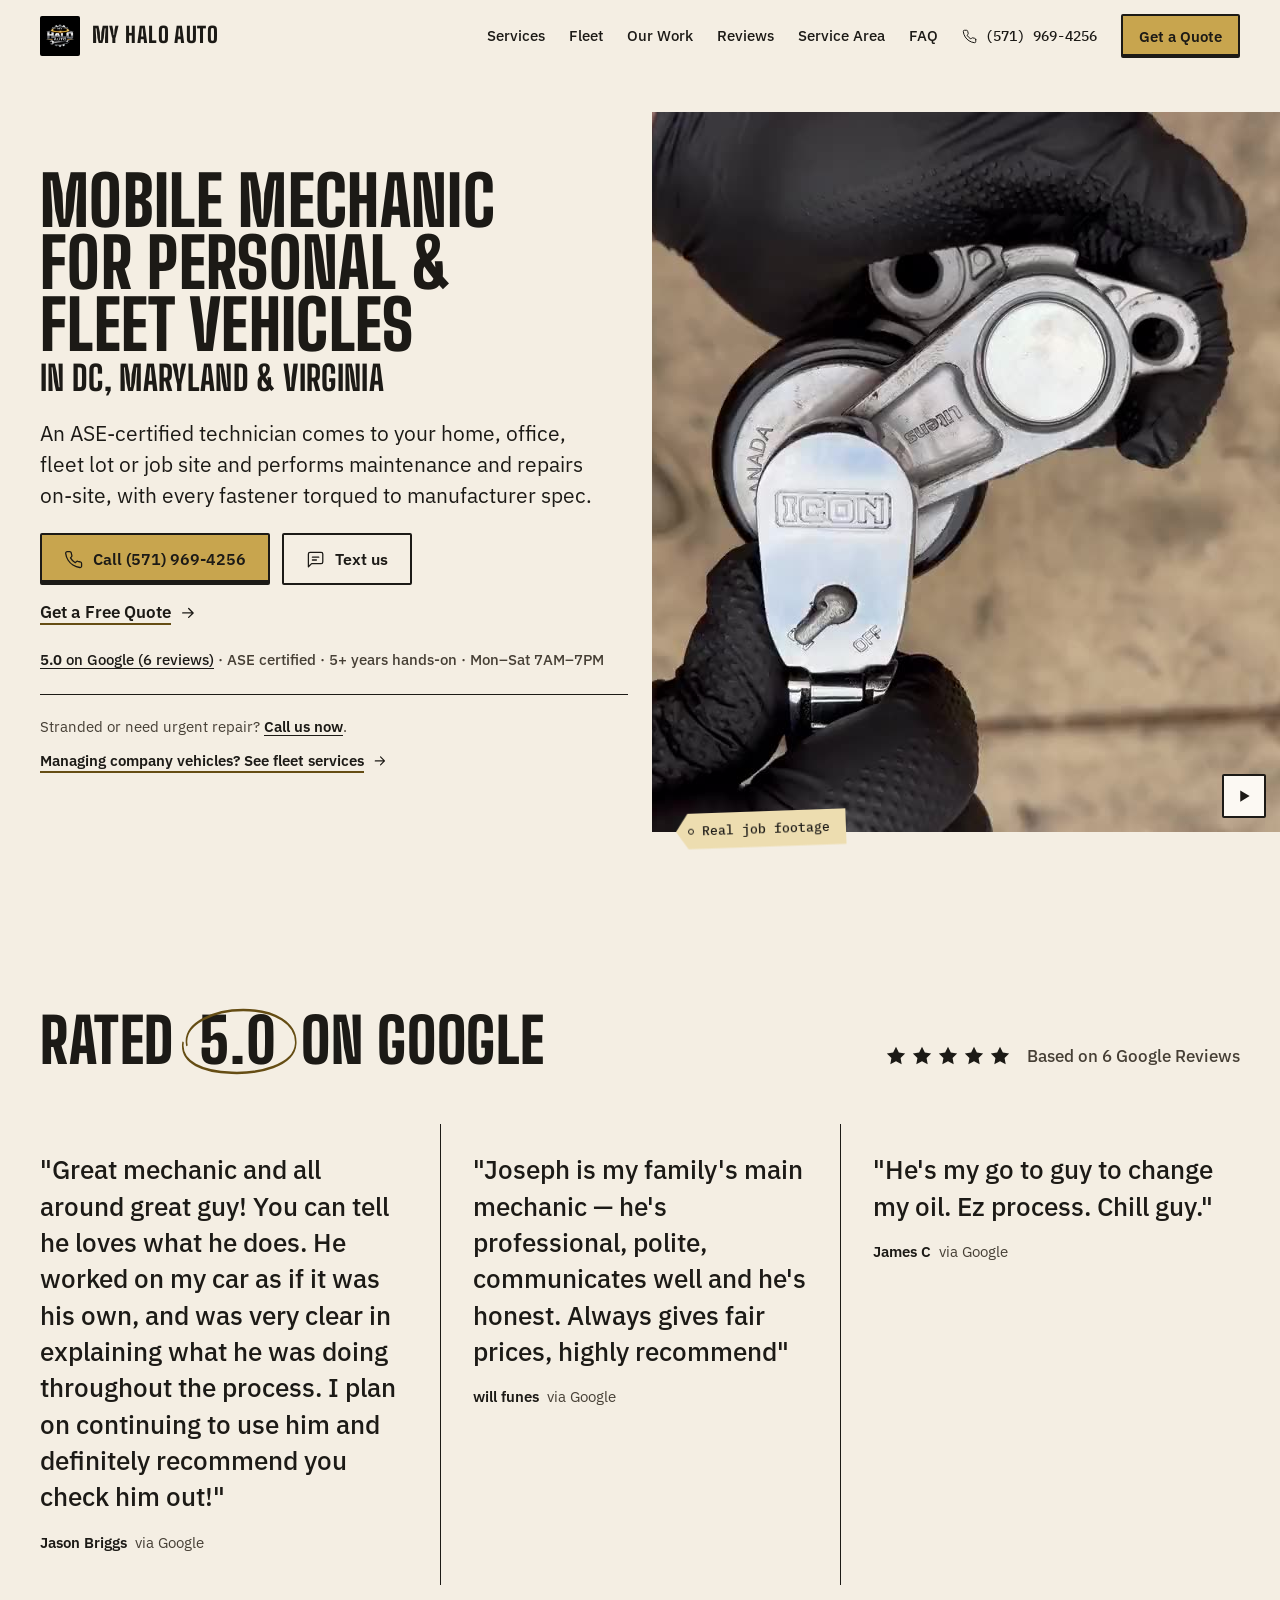
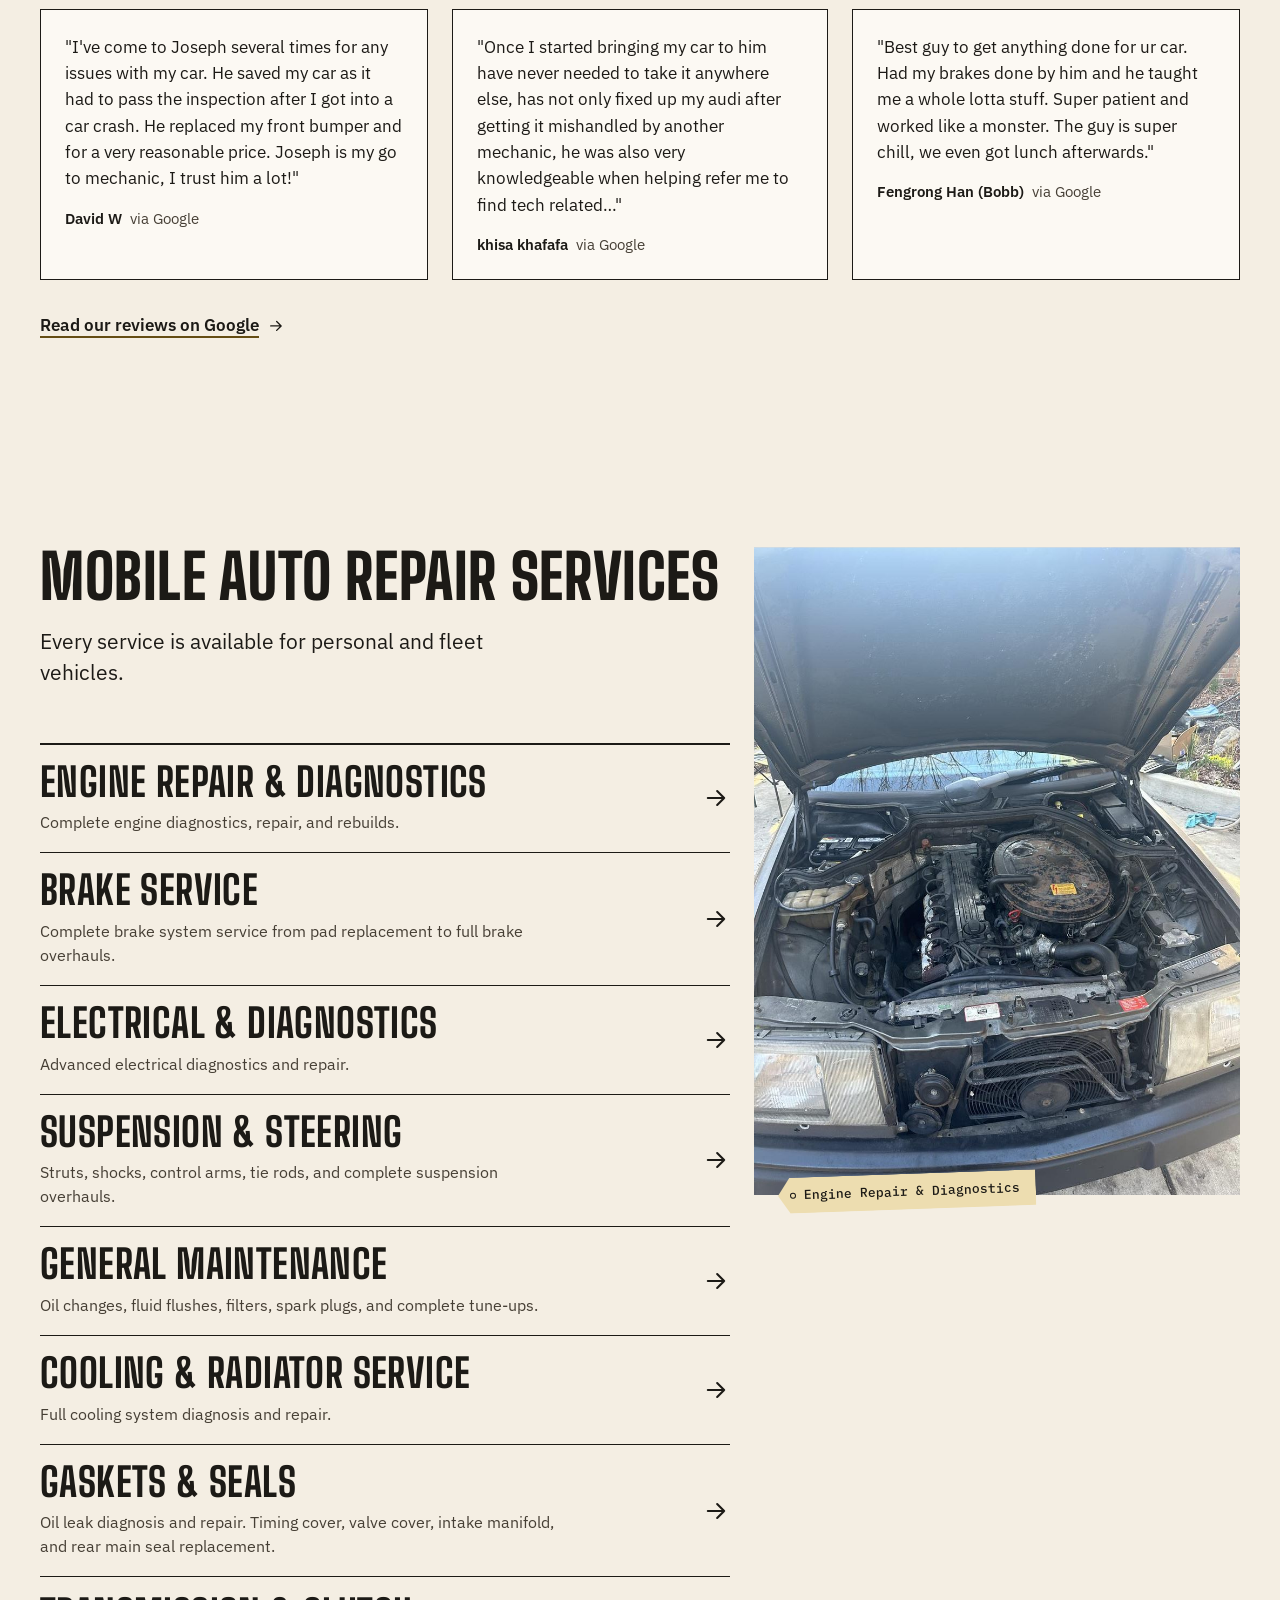
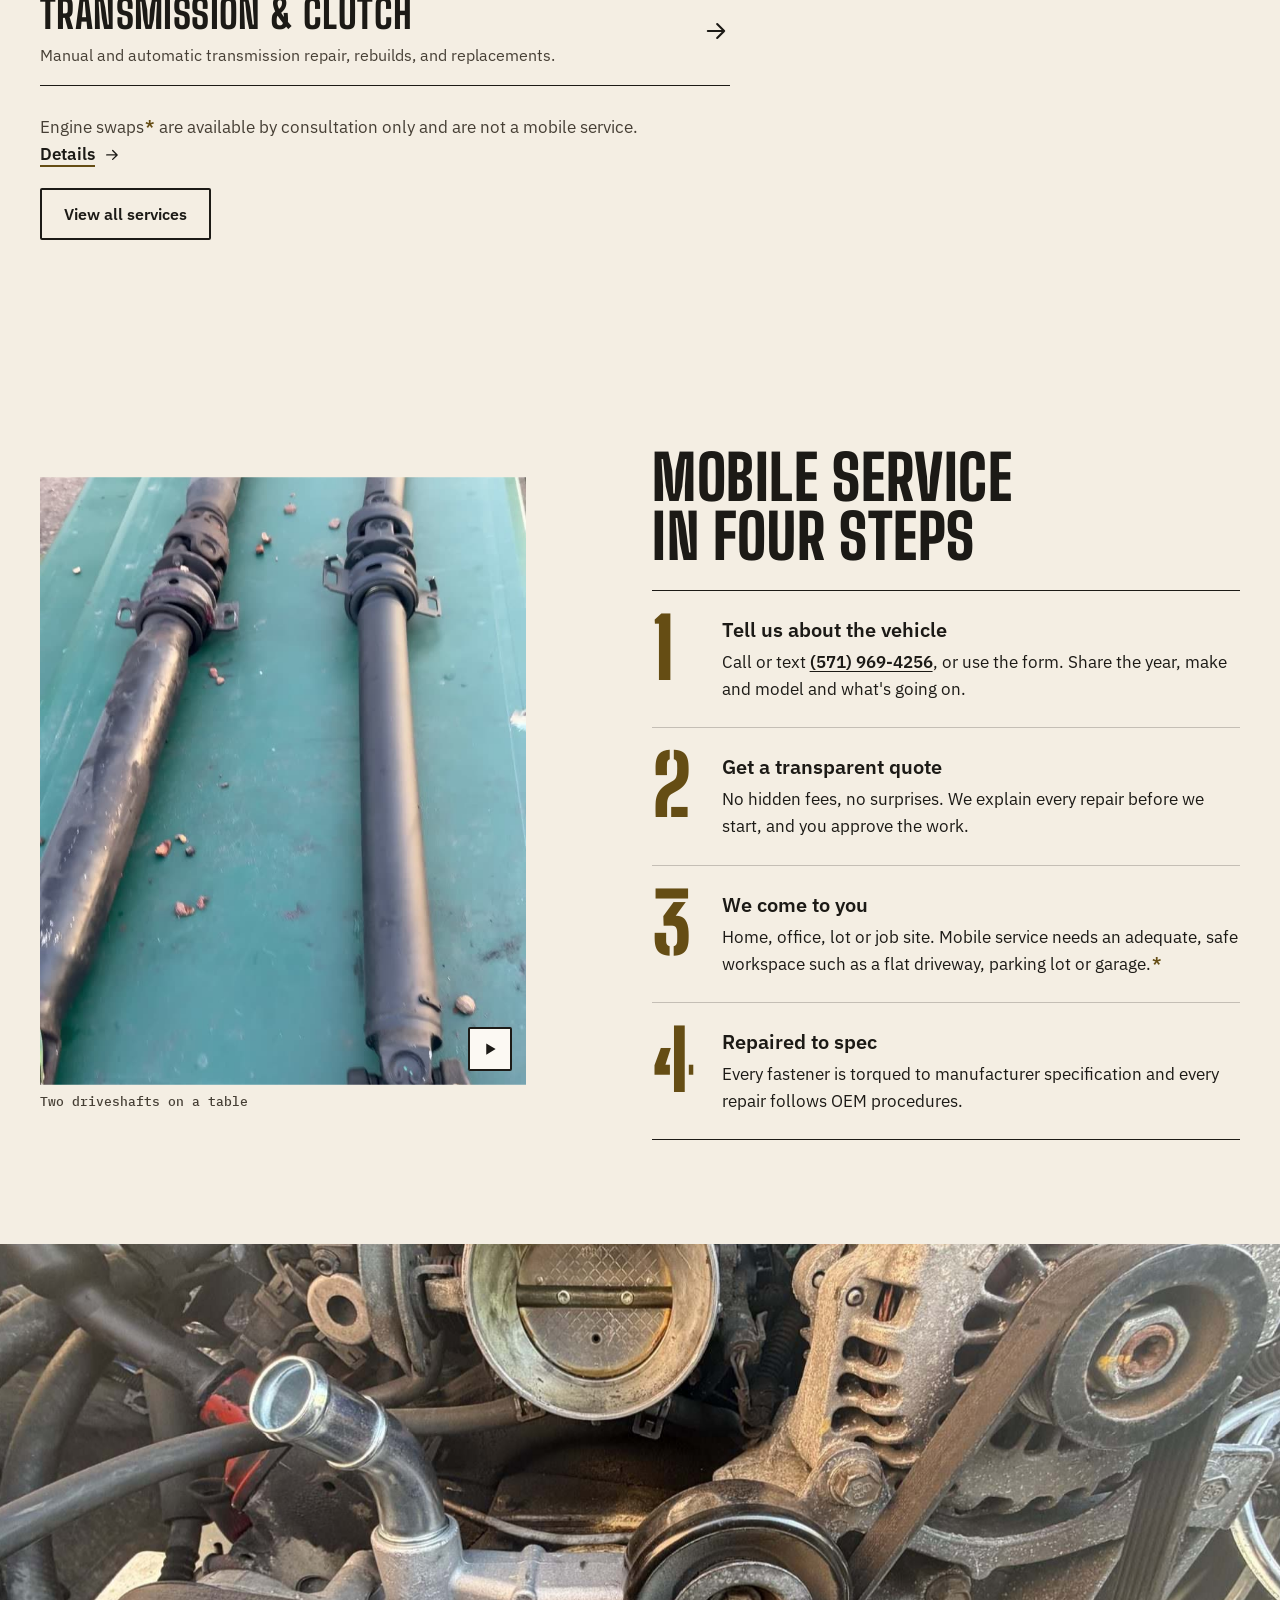
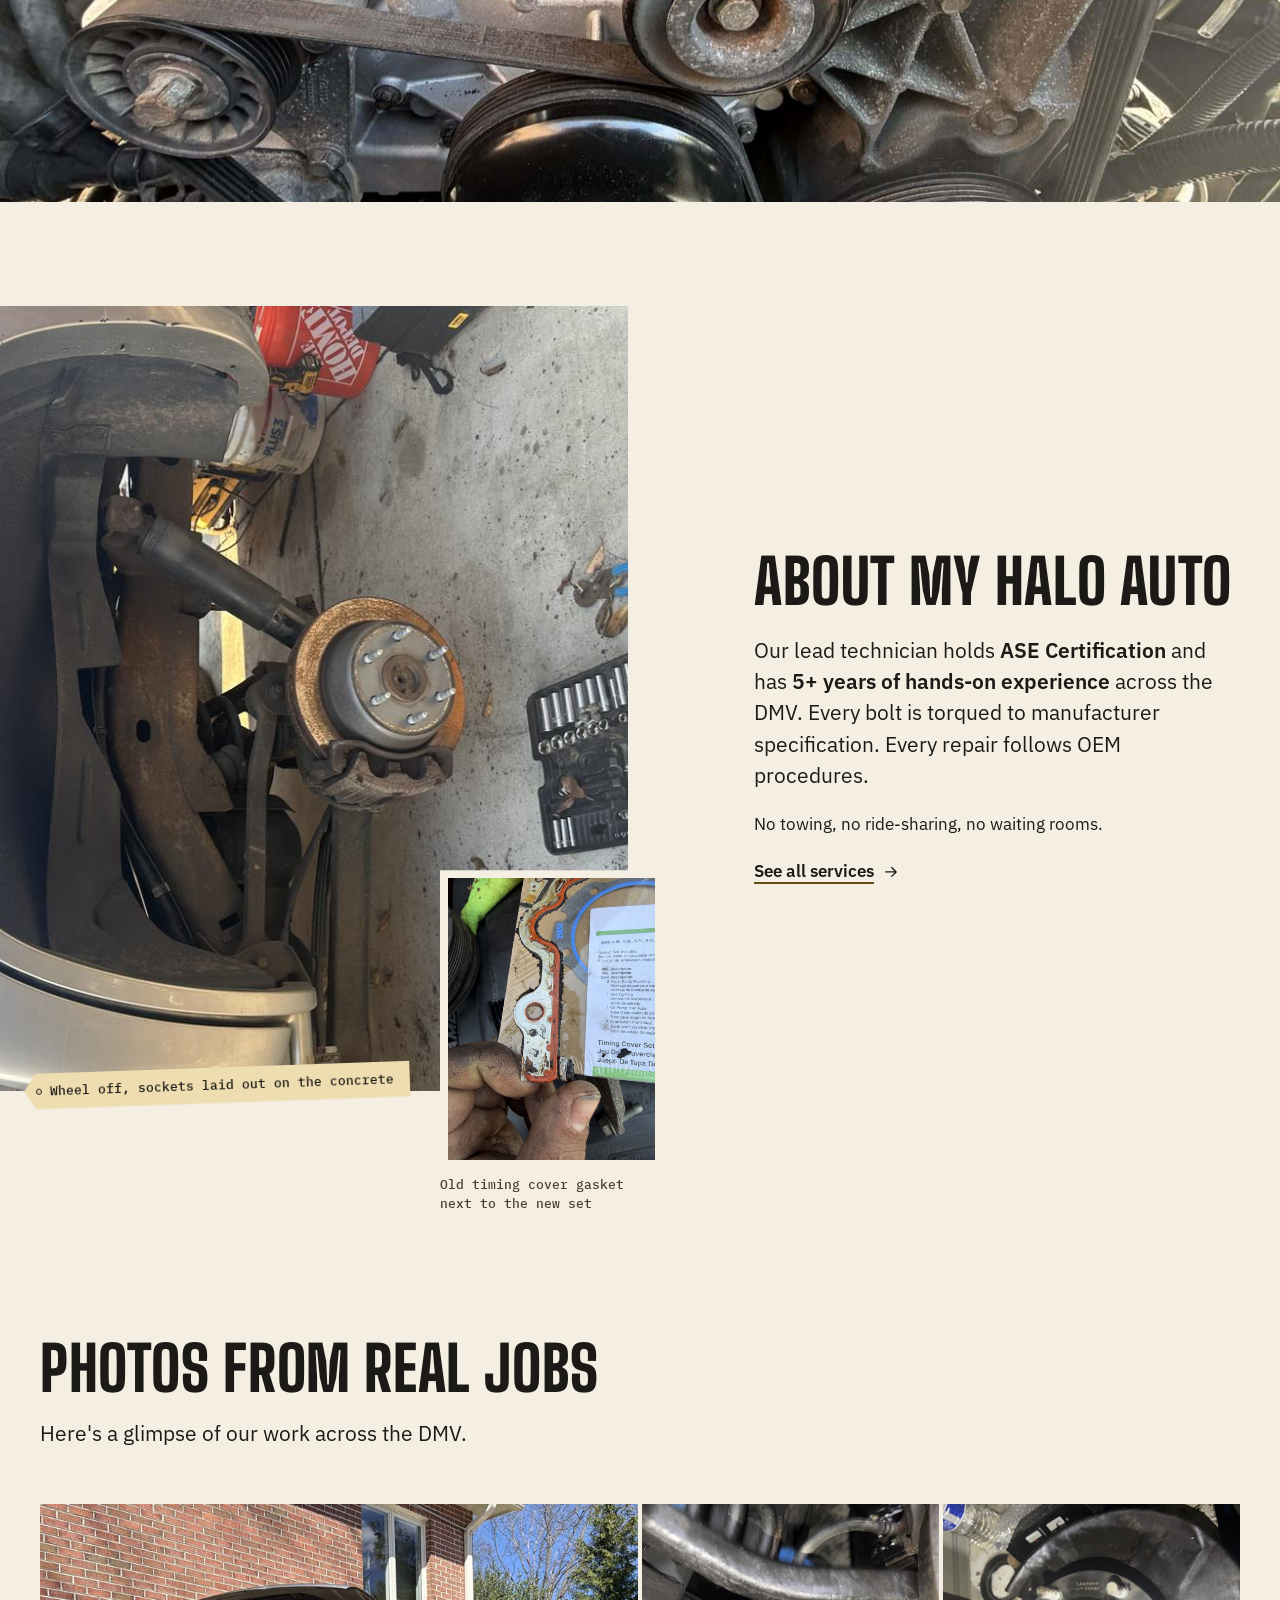
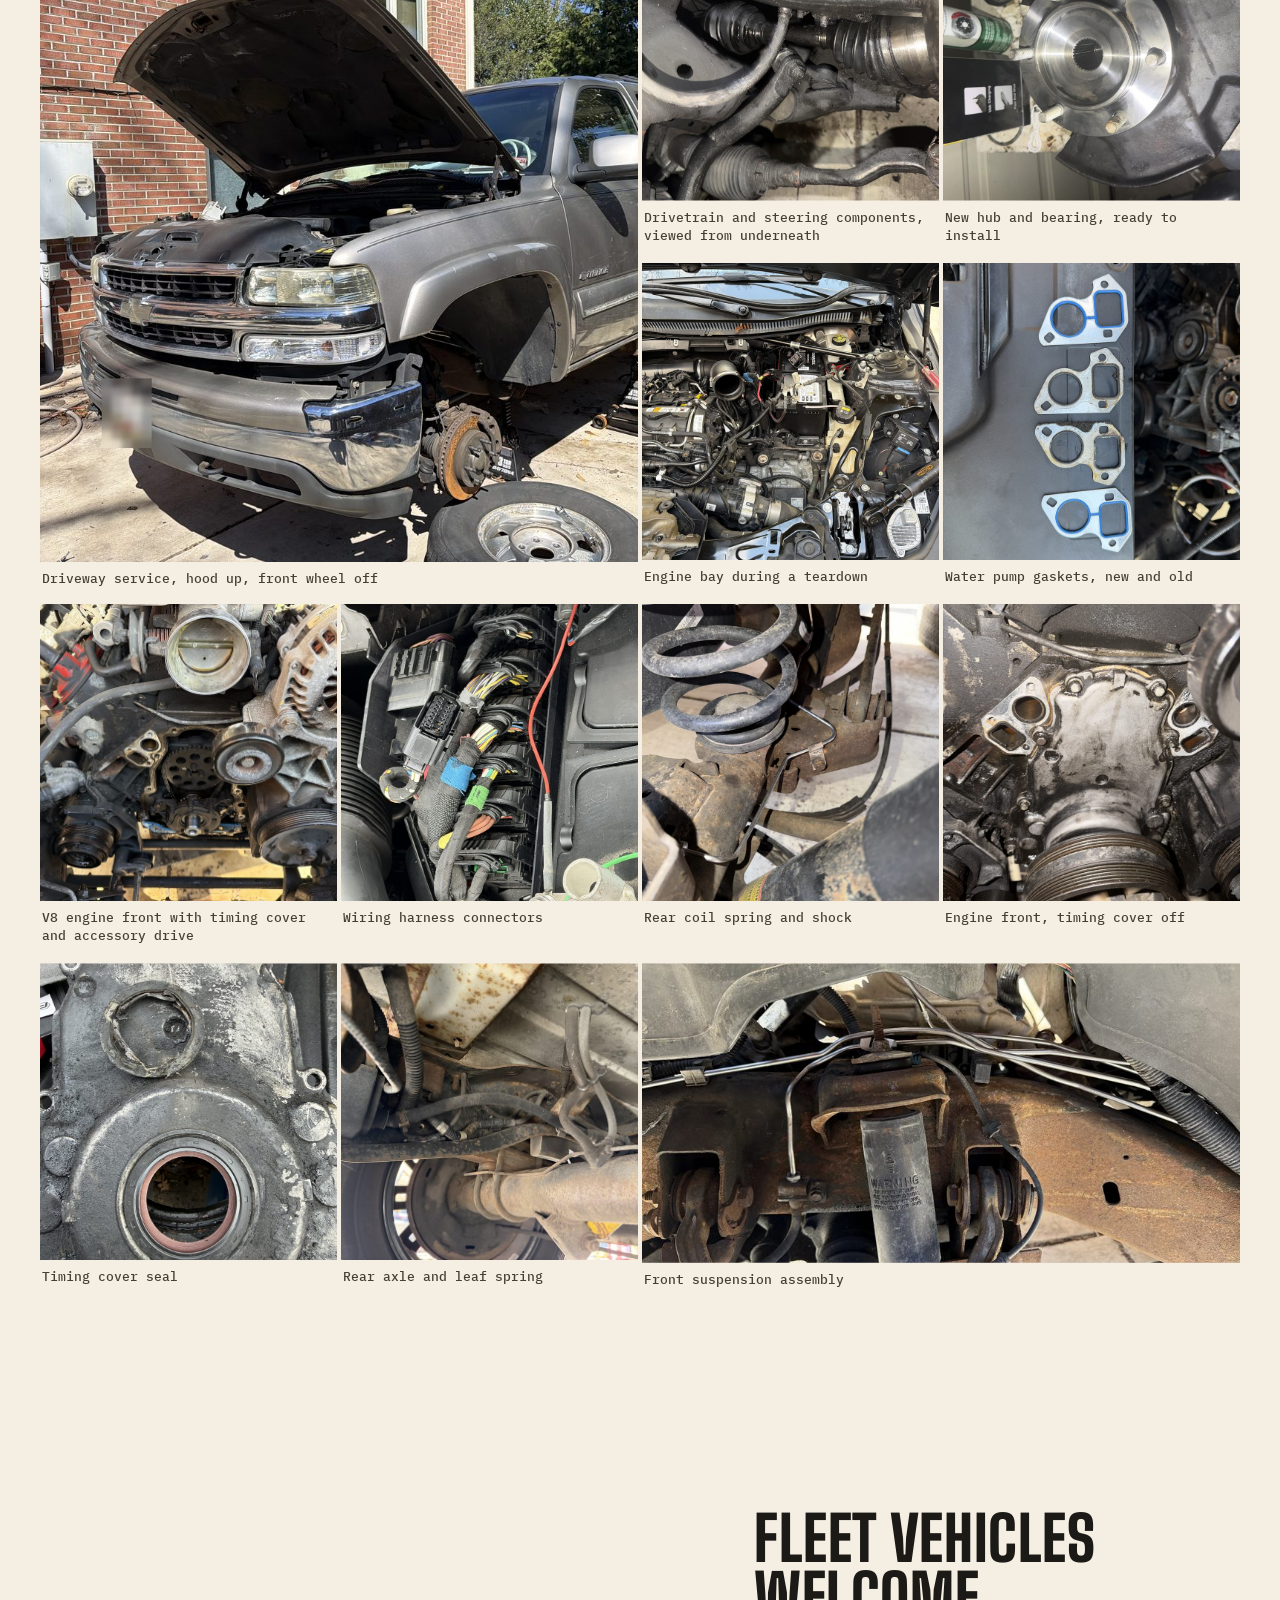
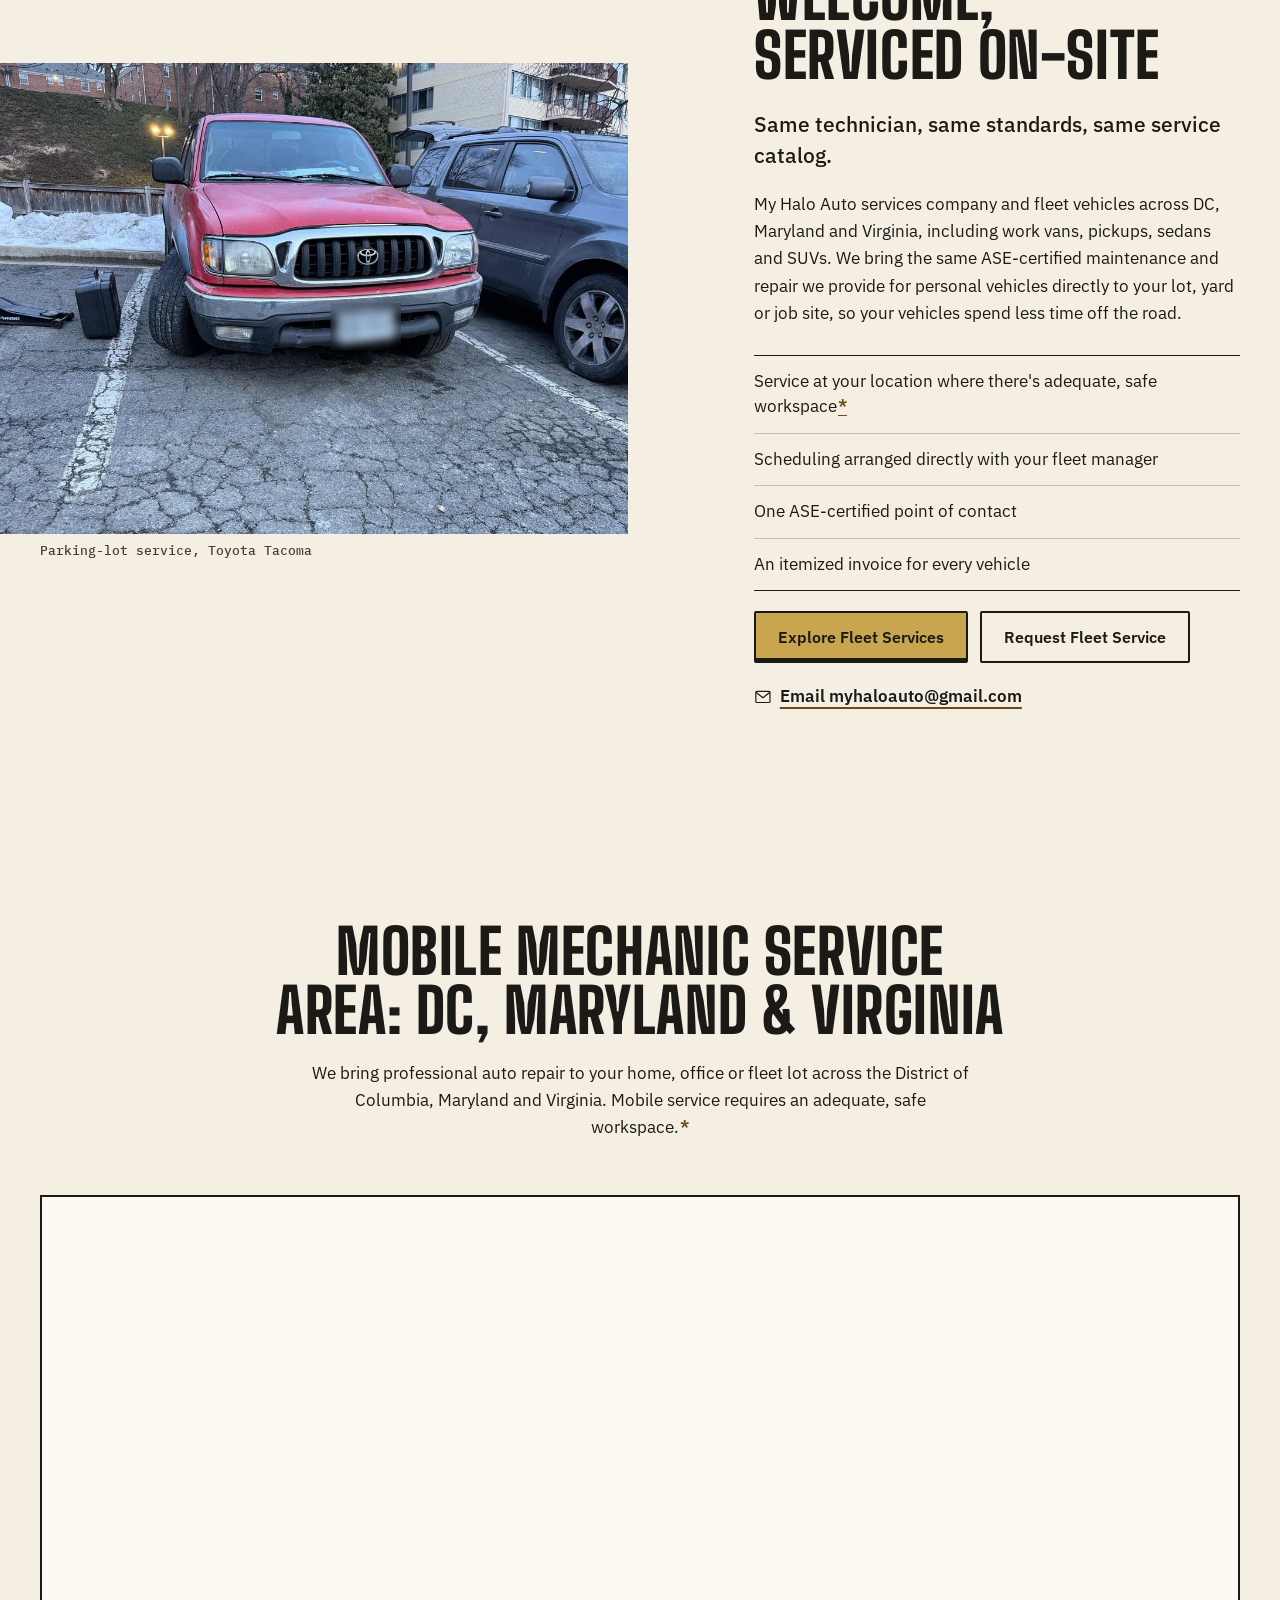
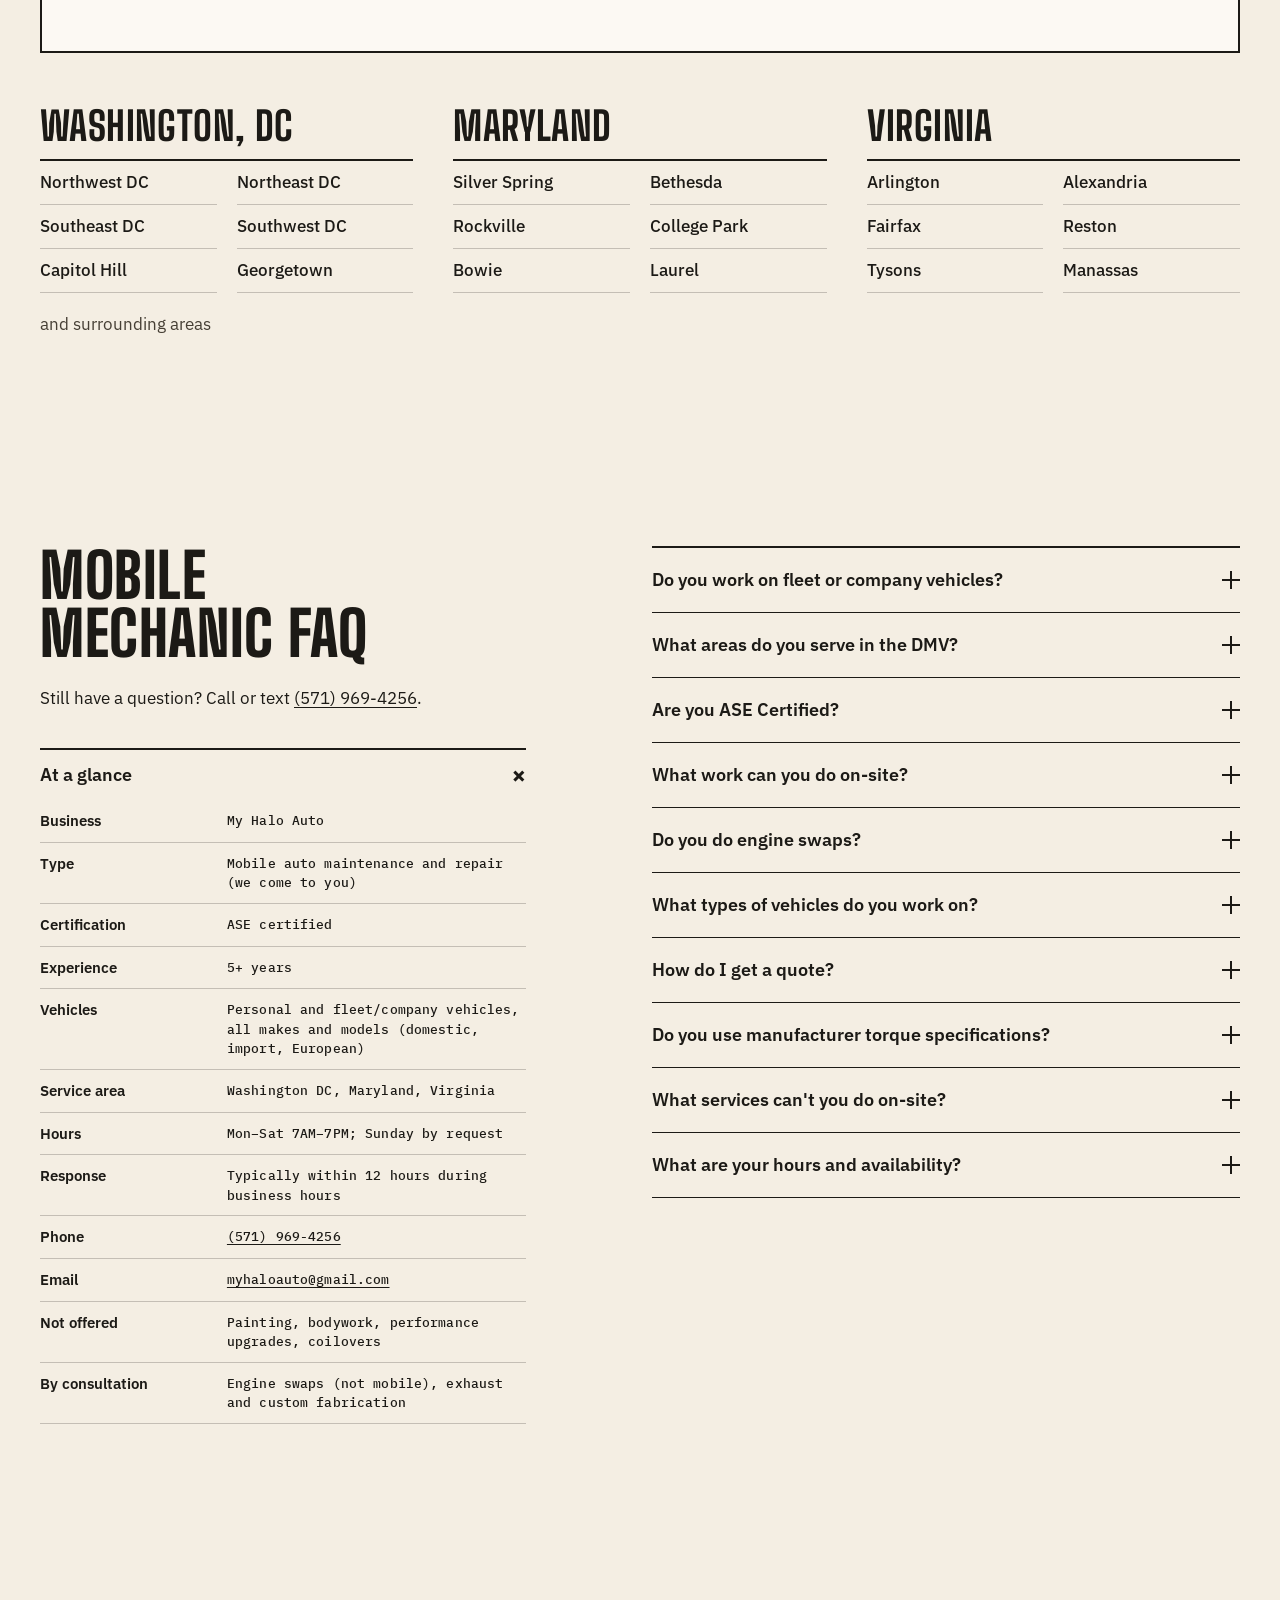
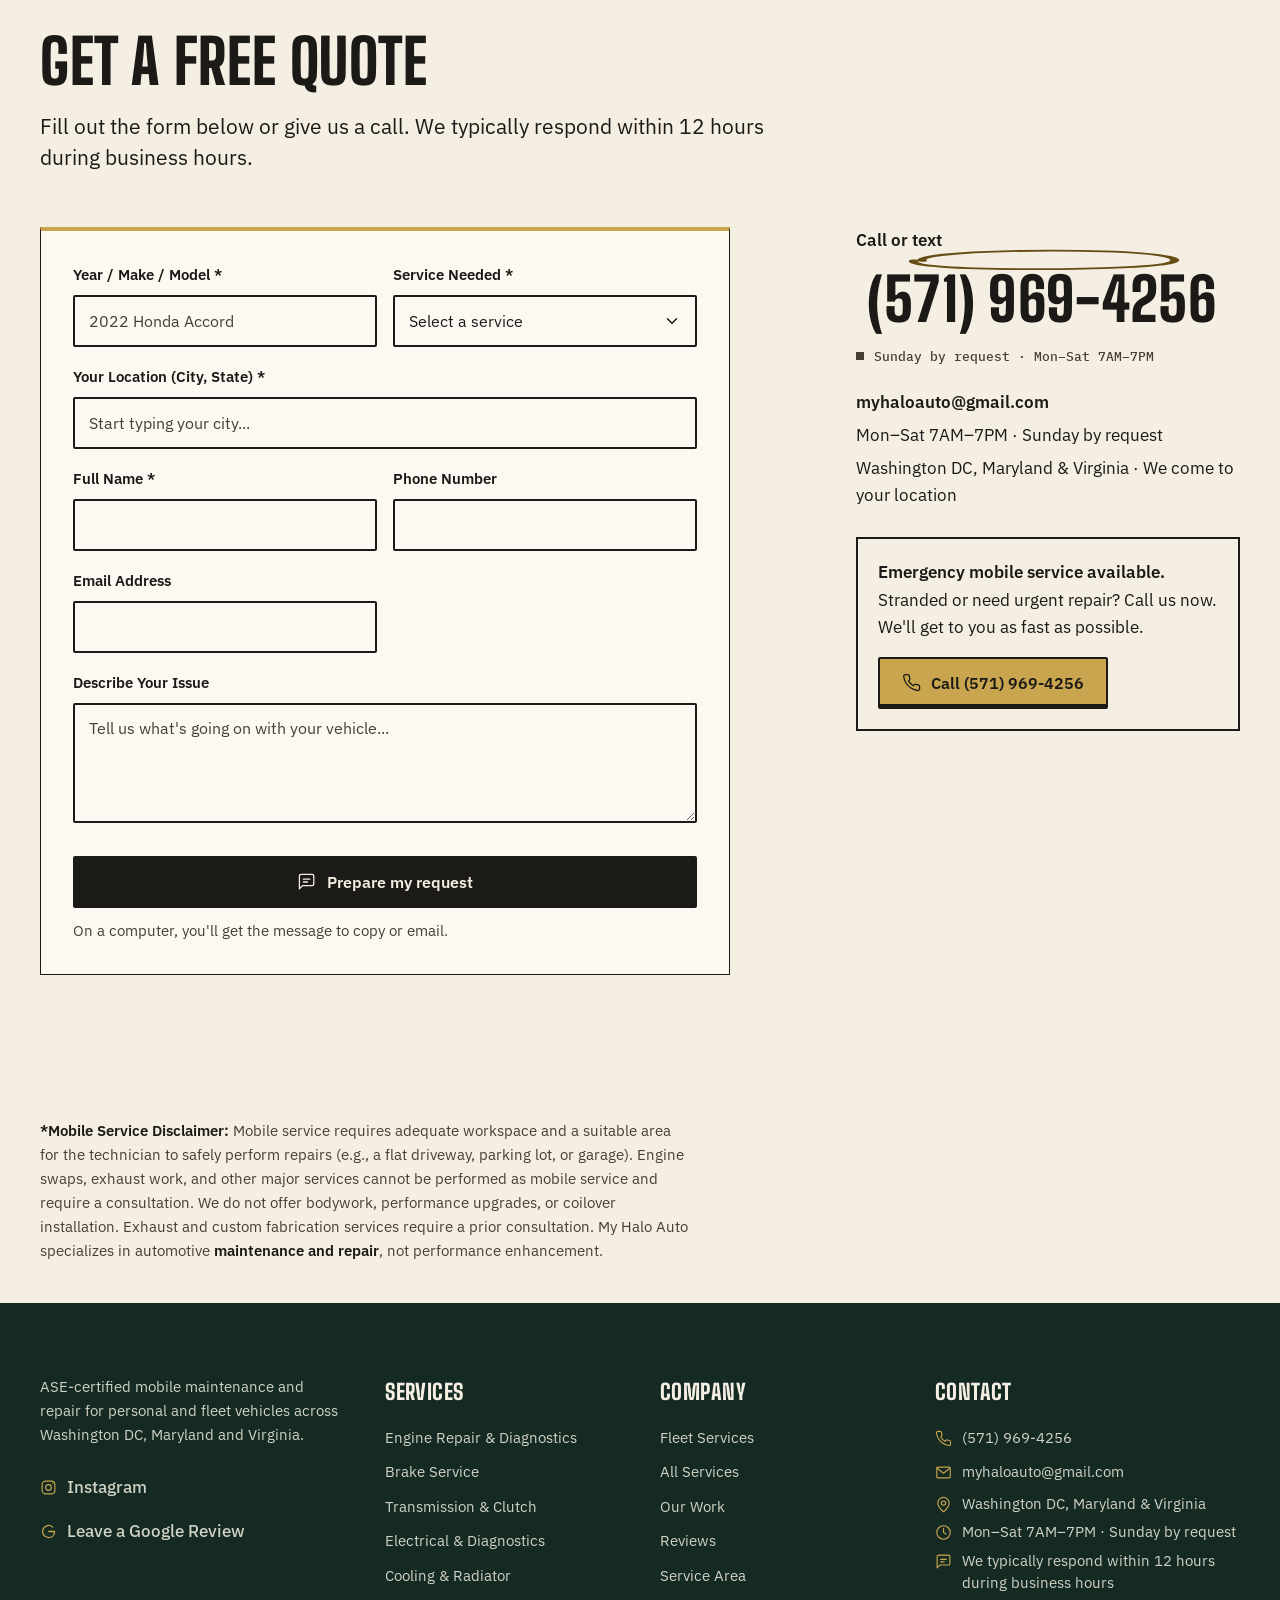
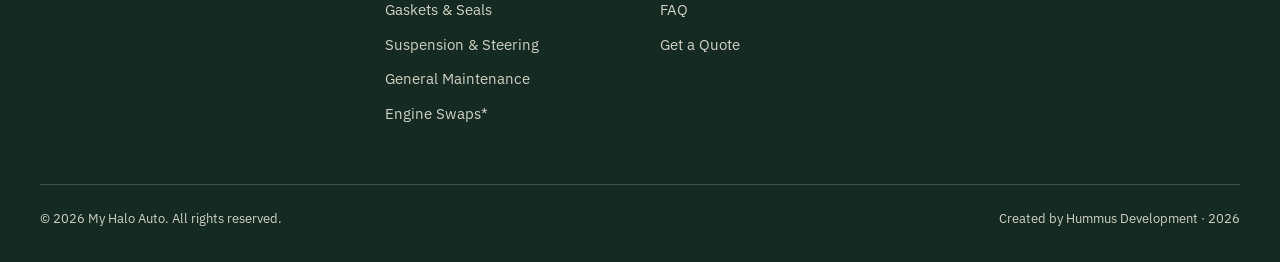
==== commit 864e2f8d: "Restyle site: light colour-shifting background, photo-led layout - Warm paper base with scroll-drive" ====
--- a/index.html
+++ b/index.html
@@ -8,8 +8,8 @@
   <meta name="author" content="My Halo Auto">
   <meta name="robots" content="index, follow">
   <link rel="canonical" href="https://myhaloauto.com/">
-  <link rel="preload" as="image" href="/images/suv-driveway-service-hood-open.jpeg" imagesrcset="/images/suv-driveway-service-hood-open.jpeg 1200w, /images/suv-driveway-service-hood-open-1600.jpeg 1600w, /images/suv-driveway-service-hood-open-wide.jpeg 1920w" imagesizes="100vw" fetchpriority="high">
-  <meta name="theme-color" content="#0a0a0a">
+  <link rel="preload" as="image" href="/media/hero-loop-poster.jpg" fetchpriority="high">
+  <meta name="theme-color" content="#F4EEE3">
 
   <link rel="icon" type="image/x-icon" href="/favicon.ico">
   <link rel="icon" type="image/png" sizes="32x32" href="/favicon-32x32.png">
@@ -36,13 +36,12 @@
 
   <link rel="preconnect" href="https://fonts.googleapis.com">
   <link rel="preconnect" href="https://fonts.gstatic.com" crossorigin>
-  <link rel="preload" as="style" href="https://fonts.googleapis.com/css2?family=Inter:wght@400;500;600;700&family=Outfit:wght@500;600;700;800&display=swap">
-  <link href="https://fonts.googleapis.com/css2?family=Inter:wght@400;500;600;700&family=Outfit:wght@500;600;700;800&display=swap" rel="stylesheet" media="print" onload="this.media='all'">
-  <noscript><link href="https://fonts.googleapis.com/css2?family=Inter:wght@400;500;600;700&family=Outfit:wght@500;600;700;800&display=swap" rel="stylesheet"></noscript>
-  <link rel="stylesheet" href="https://cdnjs.cloudflare.com/ajax/libs/font-awesome/6.5.1/css/all.min.css" media="print" onload="this.media='all'">
-  <noscript><link rel="stylesheet" href="https://cdnjs.cloudflare.com/ajax/libs/font-awesome/6.5.1/css/all.min.css"></noscript>
-
-  <link rel="stylesheet" href="/css/styles.css?v=7">
+  <link rel="preload" as="style" href="https://fonts.googleapis.com/css2?family=Big+Shoulders:opsz,wght@10..72,700..800&family=IBM+Plex+Mono:wght@500&family=IBM+Plex+Sans:ital,wght@0,400;0,500;0,600;1,400&display=swap">
+  <link href="https://fonts.googleapis.com/css2?family=Big+Shoulders:opsz,wght@10..72,700..800&family=IBM+Plex+Mono:wght@500&family=IBM+Plex+Sans:ital,wght@0,400;0,500;0,600;1,400&display=swap" rel="stylesheet" media="print" onload="this.media='all'">
+  <noscript><link href="https://fonts.googleapis.com/css2?family=Big+Shoulders:opsz,wght@10..72,700..800&family=IBM+Plex+Mono:wght@500&family=IBM+Plex+Sans:ital,wght@0,400;0,500;0,600;1,400&display=swap" rel="stylesheet"></noscript>
+  <link href="https://fonts.googleapis.com/css2?family=Big+Shoulders+Stencil:opsz,wght@10..72,800&text=0123456789&display=swap" rel="stylesheet" media="print" onload="this.media='all'">
+
+  <link rel="stylesheet" href="/css/styles.css?v=9">
   <script>document.documentElement.classList.add('js');</script>
   <!-- Structured data (schema.org) -->
   <script type="application/ld+json">
@@ -335,7 +334,7 @@
     <div class="nav-container">
       <a href="/" class="nav-logo" aria-label="My Halo Auto, home">
         <img src="/images/logo-mark.png" alt="" class="nav-logo-img" width="40" height="40">
-        <span class="logo-text">MY HALO <span class="accent">AUTO</span></span>
+        <span class="logo-text">My Halo Auto</span>
       </a>
       <ul class="nav-menu" id="navMenu">
         <li><a href="/services/" class="nav-link">Services</a></li>
@@ -344,9 +343,10 @@
         <li><a href="/#reviews" class="nav-link">Reviews</a></li>
         <li><a href="/#service-area" class="nav-link">Service Area</a></li>
         <li><a href="/#faq" class="nav-link">FAQ</a></li>
-        <li class="nav-phone-item"><a href="tel:+15719694256" class="nav-phone"><i class="fas fa-phone-alt" aria-hidden="true"></i> (571) 969-4256</a></li>
+        <li class="nav-phone-item"><a href="tel:+15719694256" class="nav-phone"><svg class="ico" aria-hidden="true" focusable="false"><use href="/images/icons.svg#i-phone"></use></svg> (571) 969-4256</a></li>
         <li class="nav-cta-item"><a href="/#contact" class="nav-link cta-link">Get a Quote</a></li>
       </ul>
+      <a href="tel:+15719694256" class="btn btn--call nav-call" aria-label="Call (571) 969-4256"><svg class="ico" aria-hidden="true" focusable="false"><use href="/images/icons.svg#i-phone"></use></svg><span>Call</span></a>
       <button class="hamburger" id="hamburger" type="button" aria-label="Open menu" aria-expanded="false" aria-controls="navMenu">
         <span class="bar"></span><span class="bar"></span><span class="bar"></span>
       </button>
@@ -357,730 +357,483 @@
   <main id="main">
 
     <!-- 1. Hero -->
-    <header id="home" class="hero">
-      <div class="hero__media">
-        <img class="hero__img" src="/images/suv-driveway-service-hood-open.jpeg" srcset="/images/suv-driveway-service-hood-open.jpeg 1200w, /images/suv-driveway-service-hood-open-1600.jpeg 1600w, /images/suv-driveway-service-hood-open-wide.jpeg 1920w" sizes="100vw" width="1200" height="900" fetchpriority="high" alt="Mobile mechanic service on a Chevrolet SUV in a driveway, hood open and front wheel removed">
-      </div>
-      <div class="container hero__inner">
-        <div class="hero__content">
-          <p class="hero__chip"><svg class="ico" aria-hidden="true" focusable="false"><use href="/images/icons.svg#i-shield"></use></svg> ASE-Certified Technician &middot; Mobile Service</p>
-          <h1 class="hero__title">Mobile Mechanic for Personal &amp; Fleet Vehicles <span class="accent">in DC, Maryland &amp; Virginia</span></h1>
-          <p class="hero__slogan">Precision auto care, delivered to your door.</p>
-          <p class="hero__lede">An ASE-certified technician comes to your home, office, fleet lot or job site and performs maintenance and repairs on-site, with every fastener torqued to manufacturer spec.</p>
-          <div class="btn-row hero__cta">
-            <a href="tel:+15719694256" class="btn btn-primary btn-lg"><i class="fas fa-phone-alt" aria-hidden="true"></i> Call (571) 969-4256</a>
-            <a href="#contact" class="btn btn-outline btn-lg">Get a Free Quote</a>
-          </div>
-          <p class="hero__fleet-link"><a href="/fleet-services/" class="link-arrow">Managing company vehicles? See fleet <span class="nowrap">services <svg class="ico" aria-hidden="true" focusable="false"><use href="/images/icons.svg#i-arrow-right"></use></svg></span></a></p>
-          <ul class="proof hero__proof">
-            <li><svg class="ico" aria-hidden="true" focusable="false"><use href="/images/icons.svg#i-shield"></use></svg> ASE Certified</li>
-            <li><svg class="ico" aria-hidden="true" focusable="false"><use href="/images/icons.svg#i-wrench"></use></svg> 5+ years hands-on</li>
-            <li><svg class="ico" aria-hidden="true" focusable="false"><use href="/images/icons.svg#i-star"></use></svg> <span><strong id="heroRating">5.0</strong> on Google (6 reviews)</span></li>
-            <li><svg class="ico" aria-hidden="true" focusable="false"><use href="/images/icons.svg#i-clock"></use></svg> Mon&ndash;Sat 7AM&ndash;7PM</li>
-          </ul>
+    <header id="home" class="hero" data-bg="paper">
+      <div class="wrap hero__grid">
+        <div class="hero__copy">
+          <h1>Mobile Mechanic for Personal &amp; Fleet Vehicles <span class="h1__where">in DC, Maryland &amp; Virginia</span></h1>
+          <p class="lede">An ASE-certified technician comes to your home, office, fleet lot or job site and performs maintenance and repairs on-site, with every fastener torqued to manufacturer spec.</p>
+          <div class="hero__links">
+            <div class="btn-row hero__cta">
+              <a href="tel:+15719694256" class="btn btn--call"><svg class="ico" aria-hidden="true" focusable="false"><use href="/images/icons.svg#i-phone"></use></svg> Call (571) 969-4256</a>
+              <a href="sms:+15719694256?body=Hi%2C%20I%20need%20a%20quote%20for%20auto%20repair." class="btn btn--line"><svg class="ico" aria-hidden="true" focusable="false"><use href="/images/icons.svg#i-message"></use></svg> Text us</a>
+            </div>
+            <div><a href="#contact" class="textlink">Get a Free Quote <svg class="ico" aria-hidden="true" focusable="false"><use href="/images/icons.svg#i-arrow-right"></use></svg></a></div>
+          </div>
+          <p class="proof-line"><a href="#reviews"><strong id="heroRating">5.0</strong> on Google (6 reviews)</a> &middot; ASE certified &middot; 5+ years hands-on &middot; Mon&ndash;Sat 7AM&ndash;7PM</p>
+          <div class="hero__more">
+            <p>Stranded or need urgent repair? <a href="tel:+15719694256">Call us now</a>.</p>
+            <p><a href="/fleet-services/" class="textlink">Managing company vehicles? See fleet services <svg class="ico" aria-hidden="true" focusable="false"><use href="/images/icons.svg#i-arrow-right"></use></svg></a></p>
+          </div>
+        </div>
+        <div class="hero__media bleed-r">
+          <figure class="vid" data-reveal="door">
+            <div class="vid__box">
+              <video class="hero__video" muted loop playsinline preload="none" poster="/media/hero-loop-poster.jpg" width="1280" height="720" data-src="/media/hero-loop.mp4" data-src-sm="/media/hero-loop-sm.mp4" aria-hidden="true"></video>
+              <button class="vid__toggle" type="button" aria-label="Pause video" aria-pressed="false"><svg class="ico" aria-hidden="true" focusable="false"><use href="/images/icons.svg#i-pause"></use></svg></button>
+            </div>
+            <figcaption class="tag" data-reveal="tag">Real job footage</figcaption>
+          </figure>
         </div>
       </div>
     </header>
 
-    <!-- 2. Trust strip -->
-    <section class="trust-strip bg-raised" aria-label="Why drivers and businesses choose My Halo Auto">
-      <div class="container">
-        <ul class="trust-strip__list">
-          <li class="trust-strip__item trust-strip__item--sm"><svg class="ico" aria-hidden="true" focusable="false"><use href="/images/icons.svg#i-shield"></use></svg> ASE Certified</li>
-          <li class="trust-strip__item trust-strip__item--lg"><svg class="ico" aria-hidden="true" focusable="false"><use href="/images/icons.svg#i-message"></use></svg> Replies within 12 hours</li>
-          <li class="trust-strip__item"><svg class="ico" aria-hidden="true" focusable="false"><use href="/images/icons.svg#i-home"></use></svg> <span>Fully Mobile<a href="#disclaimer" class="fn-ref" aria-label="See mobile service disclaimer">*</a></span></li>
-          <li class="trust-strip__item"><svg class="ico" aria-hidden="true" focusable="false"><use href="/images/icons.svg#i-truck"></use></svg> Personal &amp; Fleet Vehicles</li>
-          <li class="trust-strip__item"><svg class="ico" aria-hidden="true" focusable="false"><use href="/images/icons.svg#i-gauge"></use></svg> Torque-Spec Precision</li>
-          <li class="trust-strip__item trust-strip__item--sm"><svg class="ico" aria-hidden="true" focusable="false"><use href="/images/icons.svg#i-star"></use></svg> 5.0 Google Rating</li>
-          <li class="trust-strip__item trust-strip__item--lg"><svg class="ico" aria-hidden="true" focusable="false"><use href="/images/icons.svg#i-calendar"></use></svg> Sunday by request</li>
-          <li class="trust-strip__item"><svg class="ico" aria-hidden="true" focusable="false"><use href="/images/icons.svg#i-pin"></use></svg> DC &middot; MD &middot; VA</li>
-        </ul>
-      </div>
-    </section>
-
-    <!-- 3. Two ways we work -->
-    <section id="two-ways" class="section bg-base">
-      <div class="container">
-        <div class="section-head" data-reveal>
-          <p class="eyebrow">Two ways we work</p>
-          <h2 class="section-title">Mobile Repair for Personal Vehicles <span class="accent">and Company Fleets</span></h2>
-          <p class="lede">Same technician, same standards, same service catalog. Choose the one that fits.</p>
-        </div>
-        <div class="grid grid-2 ways">
-          <article class="card card--feature ways__card" data-reveal style="--d:1">
-            <div class="ways__top">
-              <span class="icon-tile icon-tile--lg"><svg class="ico" aria-hidden="true" focusable="false"><use href="/images/icons.svg#i-car"></use></svg></span>
-              <span class="chip ways__chip">For drivers</span>
-            </div>
-            <h3 class="card__title">Your car, serviced where it's parked</h3>
-            <p class="card__text">Daily drivers, trucks, SUVs and European vehicles, serviced at your home or office. We explain every repair before we start, and you approve the work.</p>
-            <ul class="check-list">
-              <li>Engine diagnostics &amp; check-engine lights</li>
-              <li>Brakes, suspension &amp; steering</li>
-              <li>Oil changes &amp; routine maintenance</li>
-              <li>Cooling, gasket &amp; electrical repair</li>
-            </ul>
-            <div class="btn-row">
-              <a href="#contact" class="btn btn-primary">Get a Free Quote</a>
-              <a href="/services/" class="link-arrow">All services <svg class="ico" aria-hidden="true" focusable="false"><use href="/images/icons.svg#i-arrow-right"></use></svg></a>
-            </div>
+    <!-- 2. Reviews -->
+    <section id="reviews" class="sec reviews" data-bg="gold" aria-labelledby="reviews-title">
+      <div class="wrap">
+        <div class="reviews__head">
+          <h2 id="reviews-title" data-reveal>Rated <span class="halo">5.0<svg class="halo__ring" viewBox="0 0 200 80" preserveAspectRatio="none" aria-hidden="true" focusable="false"><path pathLength="1" d="M20 44C14 22 64 9 108 9c50 0 84 14 82 34-2 22-58 30-100 29C46 71 10 62 14 42"/></svg></span> on Google</h2>
+          <div class="reviews__meta">
+            <span class="stars" role="img" aria-label="5 out of 5 stars"><svg class="ico" aria-hidden="true" focusable="false"><use href="/images/icons.svg#i-star-fill"></use></svg><svg class="ico" aria-hidden="true" focusable="false"><use href="/images/icons.svg#i-star-fill"></use></svg><svg class="ico" aria-hidden="true" focusable="false"><use href="/images/icons.svg#i-star-fill"></use></svg><svg class="ico" aria-hidden="true" focusable="false"><use href="/images/icons.svg#i-star-fill"></use></svg><svg class="ico" aria-hidden="true" focusable="false"><use href="/images/icons.svg#i-star-fill"></use></svg></span>
+            <span>Based on 6 Google Reviews</span>
+          </div>
+        </div>
+        <div class="reviews__grid" id="reviewsTrack">
+          <article class="review-card review-card--lead" data-reveal style="--d:0">
+            <p class="review-text">"Great mechanic and all around great guy! You can tell he loves what he does. He worked on my car as if it was his own, and was very clear in explaining what he was doing throughout the process. I plan on continuing to use him and definitely recommend you check him out!"</p>
+            <p class="review-author"><strong>Jason Briggs</strong> <span>via Google</span></p>
           </article>
-          <article class="card card--feature ways__card" data-reveal style="--d:2">
-            <div class="ways__top">
-              <span class="icon-tile icon-tile--lg"><svg class="ico" aria-hidden="true" focusable="false"><use href="/images/icons.svg#i-truck"></use></svg></span>
-              <span class="chip ways__chip">For businesses</span>
-            </div>
-            <h3 class="card__title">Company vans, pickups, sedans and SUVs</h3>
-            <p class="card__text">On-site maintenance and repair at your lot, yard or job site, scheduled with your fleet manager, so vehicles spend less time off the road.</p>
-            <ul class="check-list">
-              <li>Service where your vehicles are parked<a href="#disclaimer" class="fn-ref" aria-label="See mobile service disclaimer">*</a></li>
-              <li>Scheduling arranged with your fleet manager</li>
-              <li>One ASE-certified point of contact</li>
-              <li>An itemized invoice for every vehicle</li>
-            </ul>
-            <div class="btn-row">
-              <a href="/?service=fleet#contact" class="btn btn-primary">Request Fleet Service</a>
-              <a href="/fleet-services/" class="link-arrow">Fleet services <svg class="ico" aria-hidden="true" focusable="false"><use href="/images/icons.svg#i-arrow-right"></use></svg></a>
-            </div>
+          <article class="review-card review-card--lead" data-reveal style="--d:1">
+            <p class="review-text">"Joseph is my family's main mechanic — he's professional, polite, communicates well and he's honest. Always gives fair prices, highly recommend"</p>
+            <p class="review-author"><strong>will funes</strong> <span>via Google</span></p>
           </article>
-        </div>
-      </div>
-    </section>
-
-    <!-- 4. Services -->
-    <section id="services" class="section bg-grid">
-      <div class="container">
-        <div class="section-head" data-reveal>
-          <p class="eyebrow">What we fix</p>
-          <h2 class="section-title">Mobile Auto Repair Services</h2>
-          <p class="lede">From routine maintenance to complex engine repair, we handle it all with precision and professionalism. Every service is available for personal and fleet vehicles.</p>
-        </div>
-        <div class="grid services-grid">
-          <article class="card card--media card--link service-card" data-reveal style="--d:1">
-            <div class="media media--portrait" style="--ar:4/3"><img src="/images/mercedes-engine-bay.jpeg" alt="Mercedes-Benz engine bay open during engine diagnostics" width="900" height="1200" loading="lazy" decoding="async"></div>
-            <div class="card__body">
-              <span class="icon-tile"><svg class="ico" aria-hidden="true" focusable="false"><use href="/images/icons.svg#i-engine"></use></svg></span>
-              <h3 class="card__title">Engine Repair &amp; Diagnostics</h3>
-              <p class="card__text">Complete engine diagnostics, repair, and rebuilds.</p>
-              <a href="/services/engine-repair/" class="card__link link-arrow">Learn more<span class="visually-hidden"> about Engine Repair &amp; Diagnostics</span> <svg class="ico" aria-hidden="true" focusable="false"><use href="/images/icons.svg#i-arrow-right"></use></svg></a>
-            </div>
+          <article class="review-card review-card--lead" data-reveal style="--d:2">
+            <p class="review-text">"He's my go to guy to change my oil. Ez process. Chill guy."</p>
+            <p class="review-author"><strong>James C</strong> <span>via Google</span></p>
           </article>
-          <article class="card card--media card--link service-card" data-reveal style="--d:2">
-            <div class="media media--portrait" style="--ar:4/3"><img src="/images/chevy-hub-brake.jpeg" alt="Chevrolet wheel well with the wheel removed and the hub and brake exposed" width="900" height="1200" loading="lazy" decoding="async"></div>
-            <div class="card__body">
-              <span class="icon-tile"><svg class="ico" aria-hidden="true" focusable="false"><use href="/images/icons.svg#i-brake"></use></svg></span>
-              <h3 class="card__title">Brake Service</h3>
-              <p class="card__text">Complete brake system service from pad replacement to full brake overhauls.</p>
-              <a href="/services/brake-repair/" class="card__link link-arrow">Learn more<span class="visually-hidden"> about Brake Service</span> <svg class="ico" aria-hidden="true" focusable="false"><use href="/images/icons.svg#i-arrow-right"></use></svg></a>
-            </div>
+          <article class="review-card" data-reveal style="--d:0">
+            <p class="review-text">"I've come to Joseph several times for any issues with my car. He saved my car as it had to pass the inspection after I got into a car crash. He replaced my front bumper and for a very reasonable price. Joseph is my go to mechanic, I trust him a lot!"</p>
+            <p class="review-author"><strong>David W</strong> <span>via Google</span></p>
           </article>
-          <article class="card card--media card--link service-card" data-reveal style="--d:3">
-            <div class="media" style="--ar:4/3"><img src="/images/ecu-board-diagnostics.jpeg" alt="Opened ECU circuit board on a workbench with multimeter probes during electrical diagnostics" width="800" height="600" loading="lazy" decoding="async"></div>
-            <div class="card__body">
-              <span class="icon-tile"><svg class="ico" aria-hidden="true" focusable="false"><use href="/images/icons.svg#i-electrical"></use></svg></span>
-              <h3 class="card__title">Electrical &amp; Diagnostics</h3>
-              <p class="card__text">Advanced electrical diagnostics and repair.</p>
-              <a href="/services/electrical-diagnostics/" class="card__link link-arrow">Learn more<span class="visually-hidden"> about Electrical &amp; Diagnostics</span> <svg class="ico" aria-hidden="true" focusable="false"><use href="/images/icons.svg#i-arrow-right"></use></svg></a>
-            </div>
+          <article class="review-card" data-reveal style="--d:1">
+            <p class="review-text">"Once I started bringing my car to him have never needed to take it anywhere else, has not only fixed up my audi after getting it mishandled by another mechanic, he was also very knowledgeable when helping refer me to find tech related…"</p>
+            <p class="review-author"><strong>khisa khafafa</strong> <span>via Google</span></p>
           </article>
-          <article class="card card--media card--link service-card" data-reveal style="--d:4">
-            <div class="media" style="--ar:4/3"><img src="/images/suspension-overhaul.jpeg" alt="Steering knuckle, rotor, coil spring and strut removed during a suspension overhaul" width="1200" height="900" loading="lazy" decoding="async"></div>
-            <div class="card__body">
-              <span class="icon-tile"><svg class="ico" aria-hidden="true" focusable="false"><use href="/images/icons.svg#i-suspension"></use></svg></span>
-              <h3 class="card__title">Suspension &amp; Steering</h3>
-              <p class="card__text">Struts, shocks, control arms, tie rods, and complete suspension overhauls.</p>
-              <a href="/services/suspension-steering/" class="card__link link-arrow">Learn more<span class="visually-hidden"> about Suspension &amp; Steering</span> <svg class="ico" aria-hidden="true" focusable="false"><use href="/images/icons.svg#i-arrow-right"></use></svg></a>
-            </div>
+          <article class="review-card" data-reveal style="--d:2">
+            <p class="review-text">"Best guy to get anything done for ur car. Had my brakes done by him and he taught me a whole lotta stuff. Super patient and worked like a monster. The guy is super chill, we even got lunch afterwards."</p>
+            <p class="review-author"><strong>Fengrong Han (Bobb)</strong> <span>via Google</span></p>
           </article>
-          <article class="card card--media card--link service-card" data-reveal style="--d:1">
-            <div class="media" style="--ar:4/3"><img src="/images/engine-accessory-drive-closeup.jpeg" alt="Engine front with serpentine belt, pulleys, alternator and throttle body exposed" width="1200" height="900" loading="lazy" decoding="async"></div>
-            <div class="card__body">
-              <span class="icon-tile"><svg class="ico" aria-hidden="true" focusable="false"><use href="/images/icons.svg#i-maintenance"></use></svg></span>
-              <h3 class="card__title">General Maintenance</h3>
-              <p class="card__text">Stay on top of your vehicle's health with routine maintenance. Oil changes, fluid flushes, filters, spark plugs, and complete tune-ups.</p>
-              <a href="/services/maintenance/" class="card__link link-arrow">Learn more<span class="visually-hidden"> about General Maintenance</span> <svg class="ico" aria-hidden="true" focusable="false"><use href="/images/icons.svg#i-arrow-right"></use></svg></a>
-            </div>
-          </article>
-          <article class="card card--media card--link service-card" data-reveal style="--d:2">
-            <div class="media media--portrait" style="--ar:4/3"><img src="/images/radiator-damage-closeup.jpeg" alt="Close-up of a radiator core with a damaged, leaking section" width="800" height="1066" loading="lazy" decoding="async"></div>
-            <div class="card__body">
-              <span class="icon-tile"><svg class="ico" aria-hidden="true" focusable="false"><use href="/images/icons.svg#i-cooling"></use></svg></span>
-              <h3 class="card__title">Cooling &amp; Radiator Service</h3>
-              <p class="card__text">Full cooling system diagnosis and repair.</p>
-              <a href="/services/cooling-system/" class="card__link link-arrow">Learn more<span class="visually-hidden"> about Cooling &amp; Radiator Service</span> <svg class="ico" aria-hidden="true" focusable="false"><use href="/images/icons.svg#i-arrow-right"></use></svg></a>
-            </div>
-          </article>
-          <article class="card card--media card--link service-card" data-reveal style="--d:3">
-            <div class="media media--portrait" style="--ar:4/3"><img src="/images/timing-cover-gasket-old.jpeg" alt="Old timing cover gasket held next to a new timing cover gasket set" width="800" height="1066" loading="lazy" decoding="async"></div>
-            <div class="card__body">
-              <span class="icon-tile"><svg class="ico" aria-hidden="true" focusable="false"><use href="/images/icons.svg#i-gasket"></use></svg></span>
-              <h3 class="card__title">Gaskets &amp; Seals</h3>
-              <p class="card__text">Oil leak diagnosis and repair. Timing cover, valve cover, intake manifold, and rear main seal replacement done right the first time.</p>
-              <a href="/services/gaskets-seals/" class="card__link link-arrow">Learn more<span class="visually-hidden"> about Gaskets &amp; Seals</span> <svg class="ico" aria-hidden="true" focusable="false"><use href="/images/icons.svg#i-arrow-right"></use></svg></a>
-            </div>
-          </article>
-          <article class="card card--media card--link service-card" data-reveal style="--d:4">
-            <div class="media" style="--ar:4/3"><img src="/images/cv-axle-steering.jpeg" alt="Close-up of CV axle boots, tie rod and control arm on a vehicle underside" width="1200" height="900" loading="lazy" decoding="async"></div>
-            <div class="card__body">
-              <span class="icon-tile"><svg class="ico" aria-hidden="true" focusable="false"><use href="/images/icons.svg#i-transmission"></use></svg></span>
-              <h3 class="card__title">Transmission &amp; Clutch</h3>
-              <p class="card__text">Manual and automatic transmission repair, rebuilds, and replacements.</p>
-              <a href="/services/transmission-clutch/" class="card__link link-arrow">Learn more<span class="visually-hidden"> about Transmission &amp; Clutch</span> <svg class="ico" aria-hidden="true" focusable="false"><use href="/images/icons.svg#i-arrow-right"></use></svg></a>
-            </div>
-          </article>
-        </div>
-        <div class="services-foot">
-          <aside class="note" data-reveal>
-            <svg class="ico" aria-hidden="true" focusable="false"><use href="/images/icons.svg#i-info"></use></svg>
-            <div><p><strong>Engine swaps<a href="#disclaimer" class="fn-ref" aria-label="See mobile service disclaimer">*</a></strong> are available by consultation only and are not a mobile service. <a href="/services/#engine-swaps">Details &rarr;</a></p></div>
-          </aside>
-          <a href="/services/" class="btn btn-outline">View all services</a>
-        </div>
-      </div>
-    </section>
-
-    <!-- 5. Fleet band -->
-    <section id="fleet" class="section fleet-band bg-ink">
-      <div class="container fleet-band__grid">
-        <div class="fleet-band__copy" data-reveal>
-          <p class="eyebrow">For businesses</p>
-          <h2 class="section-title">Fleet Vehicles Welcome, <span class="accent">Serviced On-Site</span></h2>
+        </div>
+        <button type="button" class="btn btn--line reviews__more" aria-controls="reviewsTrack" aria-expanded="false">Show 3 more reviews</button>
+        <div class="reviews__links">
+          <a href="https://maps.app.goo.gl/rKe13m5ULv6c1C4z5?g_st=ic" target="_blank" rel="noopener" class="textlink">Read our reviews on Google <svg class="ico" aria-hidden="true" focusable="false"><use href="/images/icons.svg#i-arrow-right"></use></svg></a>
+        </div>
+      </div>
+    </section>
+
+    <!-- 3. Services -->
+    <section id="services" class="sec" data-bg="paper">
+      <div class="wrap services__grid">
+        <div class="services__main">
+          <div class="sec-head">
+            <h2 data-reveal>Mobile Auto Repair Services</h2>
+            <p class="lede services__intro">Every service is available for personal and fleet vehicles.</p>
+          </div>
+          <div class="index__list" data-index>
+            <a class="index__row" href="/services/engine-repair/" data-i="0">
+              <img class="index__thumb" src="/images/thumbs/mercedes-engine-bay-240.jpg" srcset="/images/thumbs/mercedes-engine-bay-240.jpg 240w, /images/thumbs/mercedes-engine-bay-480.jpg 480w" sizes="88px" alt="Mercedes-Benz engine bay open during engine diagnostics" width="900" height="1200" loading="lazy" decoding="async" style="object-position:50% 35%">
+              <h3 class="index__name">Engine Repair &amp; Diagnostics</h3>
+              <p class="index__desc">Complete engine diagnostics, repair, and rebuilds.</p>
+              <svg class="ico index__arrow" aria-hidden="true" focusable="false"><use href="/images/icons.svg#i-arrow-right"></use></svg>
+            </a>
+            <a class="index__row" href="/services/brake-repair/" data-i="1">
+              <img class="index__thumb" src="/images/thumbs/chevy-hub-brake-240.jpg" srcset="/images/thumbs/chevy-hub-brake-240.jpg 240w, /images/thumbs/chevy-hub-brake-480.jpg 480w" sizes="88px" alt="Chevrolet wheel well with the wheel removed and the hub and brake exposed" width="900" height="1200" loading="lazy" decoding="async" style="object-position:50% 55%">
+              <h3 class="index__name">Brake Service</h3>
+              <p class="index__desc">Complete brake system service from pad replacement to full brake overhauls.</p>
+              <svg class="ico index__arrow" aria-hidden="true" focusable="false"><use href="/images/icons.svg#i-arrow-right"></use></svg>
+            </a>
+            <a class="index__row" href="/services/electrical-diagnostics/" data-i="2">
+              <img class="index__thumb" src="/images/thumbs/ecu-board-diagnostics-240.jpg" srcset="/images/thumbs/ecu-board-diagnostics-240.jpg 240w, /images/thumbs/ecu-board-diagnostics-480.jpg 480w" sizes="88px" alt="Opened ECU circuit board on a workbench with multimeter probes during electrical diagnostics" width="800" height="600" loading="lazy" decoding="async" style="object-position:40% 50%">
+              <h3 class="index__name">Electrical &amp; Diagnostics</h3>
+              <p class="index__desc">Advanced electrical diagnostics and repair.</p>
+              <svg class="ico index__arrow" aria-hidden="true" focusable="false"><use href="/images/icons.svg#i-arrow-right"></use></svg>
+            </a>
+            <a class="index__row" href="/services/suspension-steering/" data-i="3">
+              <img class="index__thumb" src="/images/thumbs/suspension-overhaul-240.jpg" srcset="/images/thumbs/suspension-overhaul-240.jpg 240w, /images/thumbs/suspension-overhaul-480.jpg 480w" sizes="88px" alt="Steering knuckle, rotor, coil spring and strut removed during a suspension overhaul" width="1200" height="900" loading="lazy" decoding="async" style="object-position:35% 50%">
+              <h3 class="index__name">Suspension &amp; Steering</h3>
+              <p class="index__desc">Struts, shocks, control arms, tie rods, and complete suspension overhauls.</p>
+              <svg class="ico index__arrow" aria-hidden="true" focusable="false"><use href="/images/icons.svg#i-arrow-right"></use></svg>
+            </a>
+            <a class="index__row" href="/services/maintenance/" data-i="4">
+              <img class="index__thumb" src="/images/thumbs/diagnostic-scanner-tablet-240.jpg" srcset="/images/thumbs/diagnostic-scanner-tablet-240.jpg 240w, /images/thumbs/diagnostic-scanner-tablet-480.jpg 480w" sizes="88px" alt="Diagnostic scan tablet and interface case on the hood of a Mercedes-Benz" width="800" height="600" loading="lazy" decoding="async" style="object-position:55% 50%">
+              <h3 class="index__name">General Maintenance</h3>
+              <p class="index__desc">Oil changes, fluid flushes, filters, spark plugs, and complete tune-ups.</p>
+              <svg class="ico index__arrow" aria-hidden="true" focusable="false"><use href="/images/icons.svg#i-arrow-right"></use></svg>
+            </a>
+            <a class="index__row" href="/services/cooling-system/" data-i="5">
+              <img class="index__thumb" src="/images/thumbs/radiator-corrosion-240.jpg" srcset="/images/thumbs/radiator-corrosion-240.jpg 240w, /images/thumbs/radiator-corrosion-480.jpg 480w" sizes="88px" alt="Radiator core with a section of damaged, bent cooling fins" width="800" height="1066" loading="lazy" decoding="async" style="object-position:50% 50%">
+              <h3 class="index__name">Cooling &amp; Radiator Service</h3>
+              <p class="index__desc">Full cooling system diagnosis and repair.</p>
+              <svg class="ico index__arrow" aria-hidden="true" focusable="false"><use href="/images/icons.svg#i-arrow-right"></use></svg>
+            </a>
+            <a class="index__row" href="/services/gaskets-seals/" data-i="6">
+              <img class="index__thumb" src="/images/thumbs/timing-cover-gasket-compare-240.jpg" srcset="/images/thumbs/timing-cover-gasket-compare-240.jpg 240w, /images/thumbs/timing-cover-gasket-compare-480.jpg 480w" sizes="88px" alt="Worn timing cover gasket with old sealant laid out for comparison" width="800" height="1066" loading="lazy" decoding="async" style="object-position:50% 45%">
+              <h3 class="index__name">Gaskets &amp; Seals</h3>
+              <p class="index__desc">Oil leak diagnosis and repair. Timing cover, valve cover, intake manifold, and rear main seal replacement.</p>
+              <svg class="ico index__arrow" aria-hidden="true" focusable="false"><use href="/images/icons.svg#i-arrow-right"></use></svg>
+            </a>
+            <a class="index__row" href="/services/transmission-clutch/" data-i="7">
+              <img class="index__thumb" src="/images/thumbs/cv-axles-removed-240.jpg" srcset="/images/thumbs/cv-axles-removed-240.jpg 240w, /images/thumbs/cv-axles-removed-480.jpg 480w" sizes="88px" alt="Two CV axles removed from a vehicle, laid on cardboard" width="800" height="1066" loading="lazy" decoding="async" style="object-position:50% 50%">
+              <h3 class="index__name">Transmission &amp; Clutch</h3>
+              <p class="index__desc">Manual and automatic transmission repair, rebuilds, and replacements.</p>
+              <svg class="ico index__arrow" aria-hidden="true" focusable="false"><use href="/images/icons.svg#i-arrow-right"></use></svg>
+            </a>
+          </div>
+          <div class="services__foot">
+            <p>Engine swaps<a href="#disclaimer" class="fn-ref" aria-label="See mobile service disclaimer">*</a> are available by consultation only and are not a mobile service. <a href="/services/#engine-swaps" class="textlink">Details <svg class="ico" aria-hidden="true" focusable="false"><use href="/images/icons.svg#i-arrow-right"></use></svg></a></p>
+            <a href="/services/" class="btn btn--line">View all services</a>
+          </div>
+        </div>
+        <div class="index__panel" aria-hidden="true" data-reveal="door">
+          <div class="index__frame">
+            <img src="/images/mercedes-engine-bay.jpeg" alt="" width="900" height="1200" loading="lazy" decoding="async" style="object-position:50% 35%" class="is-active" data-name="Engine Repair &amp; Diagnostics">
+            <img src="/images/chevy-hub-brake.jpeg" alt="" width="900" height="1200" loading="lazy" decoding="async" style="object-position:50% 55%" data-name="Brake Service">
+            <img src="/images/ecu-board-diagnostics.jpeg" alt="" width="800" height="600" loading="lazy" decoding="async" style="object-position:40% 50%" data-name="Electrical &amp; Diagnostics">
+            <img src="/images/suspension-overhaul.jpeg" alt="" width="1200" height="900" loading="lazy" decoding="async" style="object-position:35% 50%" data-name="Suspension &amp; Steering">
+            <img src="/images/diagnostic-scanner-tablet.jpeg" alt="" width="800" height="600" loading="lazy" decoding="async" style="object-position:55% 50%" data-name="General Maintenance">
+            <img src="/images/radiator-corrosion.jpeg" alt="" width="800" height="1066" loading="lazy" decoding="async" style="object-position:50% 50%" data-name="Cooling &amp; Radiator Service">
+            <img src="/images/timing-cover-gasket-compare.jpeg" alt="" width="800" height="1066" loading="lazy" decoding="async" style="object-position:50% 45%" data-name="Gaskets &amp; Seals">
+            <img src="/images/cv-axles-removed.jpeg" alt="" width="800" height="1066" loading="lazy" decoding="async" style="object-position:50% 50%" data-name="Transmission &amp; Clutch">
+          </div>
+          <span class="tag" data-panel-tag>Engine Repair &amp; Diagnostics</span>
+        </div>
+      </div>
+    </section>
+
+    <!-- 4. How it works -->
+    <section id="how-it-works" class="sec how" data-bg="sage">
+      <div class="wrap split">
+        <div class="split__media">
+          <figure class="vid" data-reveal="door">
+            <div class="vid__box" style="--ar:4/5">
+              <video class="work__video" muted loop playsinline preload="none" poster="/media/work-loop-poster.jpg" width="720" height="1280" data-src="/media/work-loop.mp4" aria-hidden="true"></video>
+              <button class="vid__toggle" type="button" aria-label="Pause video" aria-pressed="false"><svg class="ico" aria-hidden="true" focusable="false"><use href="/images/icons.svg#i-pause"></use></svg></button>
+            </div>
+            <figcaption class="cap">Two driveshafts on a table</figcaption>
+          </figure>
+        </div>
+        <div class="split__text">
+          <h2 data-reveal>Mobile Service in Four Steps</h2>
+          <ol class="steps">
+            <li class="step" data-reveal style="--d:1"><span class="step__n" aria-hidden="true">1</span><h3 class="step__title">Tell us about the vehicle</h3><p>Call or text <a href="tel:+15719694256" class="step__tel">(571) 969-4256</a>, or use the form. Share the year, make and model and what's going on.</p></li>
+            <li class="step" data-reveal style="--d:2"><span class="step__n" aria-hidden="true">2</span><h3 class="step__title">Get a transparent quote</h3><p>No hidden fees, no surprises. We explain every repair before we start, and you approve the work.</p></li>
+            <li class="step" data-reveal style="--d:3"><span class="step__n" aria-hidden="true">3</span><h3 class="step__title">We come to you</h3><p>Home, office, lot or job site. Mobile service needs an adequate, safe workspace such as a flat driveway, parking lot or garage.<a href="#disclaimer" class="fn-ref" aria-label="See mobile service disclaimer">*</a></p></li>
+            <li class="step" data-reveal style="--d:4"><span class="step__n" aria-hidden="true">4</span><h3 class="step__title">Repaired to spec</h3><p>Every fastener is torqued to manufacturer specification and every repair follows OEM procedures.</p></li>
+          </ol>
+        </div>
+      </div>
+    </section>
+
+    <!-- 5. Photo band -->
+    <section class="photo-band" aria-label="Engine close-up from a real job">
+      <img src="/images/engine-accessory-drive-closeup-wide.jpeg" srcset="/images/engine-accessory-drive-closeup.jpeg 1200w, /images/engine-accessory-drive-closeup-wide.jpeg 1920w" sizes="100vw" alt="Engine front with serpentine belt, pulleys, alternator and throttle body exposed" width="1920" height="1440" loading="lazy" decoding="async">
+    </section>
+
+    <!-- 6. About -->
+    <section id="about" class="sec" data-bg="sand">
+      <div class="wrap split">
+        <div class="split__media about__media">
+          <figure class="shot about__main bleed-l" data-reveal="door">
+            <div class="shot__img" style="--ar:4/5;--pos:62% 50%"><img src="/images/suspension-hub-service.jpeg" alt="Silver car with the front wheel removed and the hub and knuckle exposed, sockets laid out nearby" width="1200" height="900" loading="lazy" decoding="async"></div>
+            <figcaption class="tag" data-reveal="tag">Wheel off, sockets laid out on the concrete</figcaption>
+          </figure>
+          <figure class="shot about__inset" data-reveal="door" style="--d:5">
+            <div class="shot__img" style="--ar:3/4"><img src="/images/timing-cover-gasket-old.jpeg" alt="Old timing cover gasket held next to a new timing cover gasket set" width="800" height="1066" loading="lazy" decoding="async"></div>
+            <figcaption class="cap">Old timing cover gasket next to the new set</figcaption>
+          </figure>
+        </div>
+        <div class="split__text about__text">
+          <h2 data-reveal>About My Halo Auto</h2>
+          <p class="lede">Our lead technician holds <strong>ASE Certification</strong> and has <strong>5+ years of hands-on experience</strong> across the DMV. Every bolt is torqued to manufacturer specification. Every repair follows OEM procedures.</p>
+          <p>No towing, no ride-sharing, no waiting rooms.</p>
+          <p><a href="/services/" class="textlink">See all services <svg class="ico" aria-hidden="true" focusable="false"><use href="/images/icons.svg#i-arrow-right"></use></svg></a></p>
+        </div>
+      </div>
+    </section>
+
+    <!-- 7. Our work -->
+    <section id="gallery" class="sec gallery" data-bg="paper">
+      <div class="wrap">
+        <div class="sec-head">
+          <h2 data-reveal>Photos from Real Jobs</h2>
+          <p class="lede">Here's a glimpse of our work across the DMV.</p>
+        </div>
+        <div class="sheet-grid" id="galleryGrid">
+          <figure data-reveal="door" style="--d:0">
+            <div class="shot__img"><img src="/images/suv-driveway-service-hood-open-wide.jpeg" srcset="/images/suv-driveway-service-hood-open.jpeg 1200w, /images/suv-driveway-service-hood-open-1600.jpeg 1600w, /images/suv-driveway-service-hood-open-wide.jpeg 1920w" sizes="(min-width:1024px) 50vw, (min-width:600px) 33vw, 50vw" alt="Mobile mechanic service on a Chevrolet SUV in a driveway, hood open and front wheel removed" width="1920" height="1440" loading="lazy" decoding="async" style="object-position:38% 55%"></div>
+            <figcaption>Driveway service, hood up, front wheel off</figcaption>
+          </figure>
+          <figure data-reveal="door" style="--d:1">
+            <div class="shot__img"><img src="/images/cv-axle-steering.jpeg" alt="Underside view of drivetrain and steering components" width="1200" height="900" loading="lazy" decoding="async" style="object-position:50% 50%"></div>
+            <figcaption>Drivetrain and steering components, viewed from underneath</figcaption>
+          </figure>
+          <figure data-reveal="door" style="--d:2">
+            <div class="shot__img"><img src="/images/new-hub-bearing.jpeg" alt="New wheel hub and bearing assembly ready for installation" width="1200" height="900" loading="lazy" decoding="async" style="object-position:50% 50%"></div>
+            <figcaption>New hub and bearing, ready to install</figcaption>
+          </figure>
+          <figure data-reveal="door" style="--d:3">
+            <div class="shot__img"><img src="/images/engine-bay-teardown.jpeg" alt="European engine bay with the engine cover removed, showing wiring and intake components" width="800" height="1066" loading="lazy" decoding="async" style="object-position:50% 45%"></div>
+            <figcaption>Engine bay during a teardown</figcaption>
+          </figure>
+          <figure data-reveal="door" style="--d:0">
+            <div class="shot__img"><img src="/images/water-pump-gaskets-new-vs-old.jpeg" alt="New and old water pump gaskets laid side by side on an engine" width="800" height="1066" loading="lazy" decoding="async" style="object-position:40% 50%"></div>
+            <figcaption>Water pump gaskets, new and old</figcaption>
+          </figure>
+          <figure data-reveal="door" style="--d:1">
+            <div class="shot__img"><img src="/images/engine-front-timing-cover.jpeg" alt="V8 engine front with the timing cover, alternator and throttle body exposed" width="800" height="600" loading="lazy" decoding="async" style="object-position:50% 50%"></div>
+            <figcaption>V8 engine front with timing cover and accessory drive</figcaption>
+          </figure>
+          <figure data-reveal="door" style="--d:2">
+            <div class="shot__img"><img src="/images/wiring-harness-connectors.jpeg" alt="Engine wiring harness and connectors beside the intake, with a test lead attached" width="800" height="1066" loading="lazy" decoding="async" style="object-position:50% 45%"></div>
+            <figcaption>Wiring harness connectors</figcaption>
+          </figure>
+          <figure data-reveal="door" style="--d:3">
+            <div class="shot__img"><img src="/images/rear-coil-spring-shock.jpeg" alt="Rear coil spring and shock absorber under a vehicle" width="800" height="1066" loading="lazy" decoding="async" style="object-position:50% 40%"></div>
+            <figcaption>Rear coil spring and shock</figcaption>
+          </figure>
+          <figure data-reveal="door" style="--d:0">
+            <div class="shot__img"><img src="/images/engine-block-timing.jpeg" alt="Engine front with the timing cover area and crankshaft pulley exposed during timing service" width="800" height="1066" loading="lazy" decoding="async" style="object-position:50% 50%"></div>
+            <figcaption>Engine front, timing cover off</figcaption>
+          </figure>
+          <figure data-reveal="door" style="--d:1">
+            <div class="shot__img"><img src="/images/timing-cover-seal.jpeg" alt="Timing cover with the front main seal bore exposed" width="800" height="1066" loading="lazy" decoding="async" style="object-position:50% 60%"></div>
+            <figcaption>Timing cover seal</figcaption>
+          </figure>
+          <figure data-reveal="door" style="--d:2">
+            <div class="shot__img"><img src="/images/rear-suspension-leaf-spring.jpeg" alt="Underside view of a rear axle and leaf spring" width="800" height="600" loading="lazy" decoding="async" style="object-position:50% 50%"></div>
+            <figcaption>Rear axle and leaf spring</figcaption>
+          </figure>
+          <figure data-reveal="door" style="--d:3">
+            <div class="shot__img"><img src="/images/front-suspension-assembly.jpeg" alt="Underside view of a shock absorber, suspension mounts and brake lines" width="800" height="600" loading="lazy" decoding="async" style="object-position:50% 50%"></div>
+            <figcaption>Front suspension assembly</figcaption>
+          </figure>
+        </div>
+        <button type="button" class="btn btn--line gallery__more" aria-controls="galleryGrid" aria-expanded="false">Show all 12 photos</button>
+      </div>
+    </section>
+
+    <!-- 8. Fleet -->
+    <section id="fleet" class="sec" data-bg="green">
+      <div class="wrap split split--flip">
+        <div class="split__media">
+          <figure class="shot bleed-l" data-reveal="door">
+            <div class="shot__img" style="--ar:4/3;--pos:50% 55%"><img src="/images/tacoma-parking-lot-service.jpeg" alt="Toyota Tacoma in a parking lot with a floor jack and tool case staged for on-site repair" width="1200" height="900" loading="lazy" decoding="async"></div>
+            <figcaption class="cap">Parking-lot service, Toyota Tacoma</figcaption>
+          </figure>
+        </div>
+        <div class="split__text">
+          <h2 data-reveal>Fleet Vehicles Welcome, Serviced On-Site</h2>
+          <p class="lede">Same technician, same standards, same service catalog.</p>
           <p>My Halo Auto services company and fleet vehicles across DC, Maryland and Virginia, including work vans, pickups, sedans and SUVs. We bring the same ASE-certified maintenance and repair we provide for personal vehicles directly to your lot, yard or job site, so your vehicles spend less time off the road.</p>
-          <ul class="check-list">
+          <ul class="ruled">
             <li>Service at your location where there's adequate, safe workspace<a href="#disclaimer" class="fn-ref" aria-label="See mobile service disclaimer">*</a></li>
             <li>Scheduling arranged directly with your fleet manager</li>
             <li>One ASE-certified point of contact</li>
             <li>An itemized invoice for every vehicle</li>
           </ul>
-          <ul class="chip-list" aria-label="Fleet vehicle types">
-            <li class="chip"><svg class="ico" aria-hidden="true" focusable="false"><use href="/images/icons.svg#i-truck"></use></svg> Work vans</li>
-            <li class="chip"><svg class="ico" aria-hidden="true" focusable="false"><use href="/images/icons.svg#i-truck"></use></svg> Pickups</li>
-            <li class="chip"><svg class="ico" aria-hidden="true" focusable="false"><use href="/images/icons.svg#i-car"></use></svg> Sedans</li>
-            <li class="chip"><svg class="ico" aria-hidden="true" focusable="false"><use href="/images/icons.svg#i-car"></use></svg> SUVs</li>
-          </ul>
           <div class="btn-row">
-            <a href="/fleet-services/" class="btn btn-primary btn-lg">Explore Fleet Services</a>
-            <a href="/?service=fleet#contact" class="btn btn-outline btn-lg">Request Fleet Service</a>
-          </div>
-        </div>
-        <div class="fleet-band__media" data-reveal style="--d:1">
-          <figure class="figure">
-            <div class="media" style="--ar:4/3"><img src="/images/tacoma-side-tools.jpeg" alt="Pickup truck in a parking lot with a tool case staged for on-site repair" width="1200" height="900" loading="lazy" decoding="async"></div>
-          </figure>
-        </div>
-      </div>
-    </section>
-
-    <!-- 6. How it works -->
-    <section id="how-it-works" class="section bg-base">
-      <div class="container">
-        <div class="section-head" data-reveal>
-          <p class="eyebrow">How it works</p>
-          <h2 class="section-title">Mobile Service in Four Steps</h2>
-        </div>
-        <ol class="steps">
-          <li class="step" data-reveal style="--d:1"><span class="step__num">01</span><h3 class="step__title">Tell us about the vehicle</h3><p>Call or text <a href="tel:+15719694256" class="step__tel">(571) 969-4256</a>, or use the form. Share the year, make and model and what's going on.</p></li>
-          <li class="step" data-reveal style="--d:2"><span class="step__num">02</span><h3 class="step__title">Get a transparent quote</h3><p>No hidden fees, no surprises. We explain every repair before we start, and you approve the work.</p></li>
-          <li class="step" data-reveal style="--d:3"><span class="step__num">03</span><h3 class="step__title">We come to you</h3><p>Home, office, lot or job site. Mobile service needs an adequate, safe workspace such as a flat driveway, parking lot or garage.<a href="#disclaimer" class="fn-ref" aria-label="See mobile service disclaimer">*</a></p></li>
-          <li class="step" data-reveal style="--d:4"><span class="step__num">04</span><h3 class="step__title">Repaired to spec</h3><p>Every fastener is torqued to manufacturer specification and every repair follows OEM procedures.</p></li>
-        </ol>
-      </div>
-    </section>
-
-    <!-- 7. About + standards -->
-    <section id="about" class="section bg-raised">
-      <div class="container">
-        <div class="about__grid">
-          <figure class="figure about__figure" data-reveal>
-            <div class="media" style="--ar:3/2"><img src="/images/engine-accessory-drive-closeup.jpeg" alt="Engine front with serpentine belt, pulleys, alternator and throttle body exposed during engine repair" width="1200" height="900" loading="lazy" decoding="async"></div>
-            <div class="about__badge"><span class="about__badge-num">5+</span><span class="about__badge-text">years<br>hands-on</span></div>
-          </figure>
-          <div class="about__copy" data-reveal style="--d:1">
-            <p class="eyebrow">Who we are</p>
-            <h2 class="section-title">About My Halo Auto: <span class="accent">Built on Precision</span></h2>
-            <p class="about__lead">My Halo Auto isn't just another mobile mechanic. We're a full-service automotive repair operation that comes directly to you. Founded on the principle that quality auto care shouldn't require you to rearrange your day, we bring dealership-caliber expertise to your driveway.</p>
-            <p>Our lead technician holds <strong>ASE Certification</strong> and has built a reputation across the DMV area for meticulous, by-the-book work over <strong>5+ years of hands-on experience</strong>. Every bolt is torqued to manufacturer specification. Every repair follows OEM procedures. Our <strong>5-star Google rating</strong> speaks for itself.</p>
-          </div>
-        </div>
-        <div class="grid grid-4 standards">
-          <div class="card" data-reveal style="--d:1">
-            <span class="icon-tile"><svg class="ico" aria-hidden="true" focusable="false"><use href="/images/icons.svg#i-home"></use></svg></span>
-            <h3 class="card__title">We Come to You</h3>
-            <p class="card__text">No towing, no ride-sharing, no waiting rooms. We perform professional repairs right at your location — home, work, or wherever you are in the DMV.</p>
-          </div>
-          <div class="card" data-reveal style="--d:2">
-            <span class="icon-tile"><svg class="ico" aria-hidden="true" focusable="false"><use href="/images/icons.svg#i-shield"></use></svg></span>
-            <h3 class="card__title">ASE Certified</h3>
-            <p class="card__text">Our technician carries the gold standard in automotive certification. You get the same expertise as a dealership — without the dealership price tag.</p>
-          </div>
-          <div class="card" data-reveal style="--d:3">
-            <span class="icon-tile"><svg class="ico" aria-hidden="true" focusable="false"><use href="/images/icons.svg#i-gauge"></use></svg></span>
-            <h3 class="card__title">Torque Spec Precision</h3>
-            <p class="card__text">Every single fastener is torqued to manufacturer specification using calibrated tools. We don't cut corners — period.</p>
-          </div>
-          <div class="card" data-reveal style="--d:4">
-            <span class="icon-tile"><svg class="ico" aria-hidden="true" focusable="false"><use href="/images/icons.svg#i-clipboard-check"></use></svg></span>
-            <h3 class="card__title">Transparent Pricing</h3>
-            <p class="card__text">No surprise fees. No upselling. We explain every repair before we start, and you approve the work. Honest pricing from start to finish.</p>
-          </div>
-        </div>
-      </div>
-    </section>
-
-    <!-- 8. Our work -->
-    <section id="gallery" class="section bg-base">
-      <div class="container">
-        <div class="section-head" data-reveal>
-          <p class="eyebrow">Our work</p>
-          <h2 class="section-title">Photos from Real Jobs</h2>
-          <p class="lede">Every job is completed to the highest standard. Here's a glimpse of our work across the DMV.</p>
-        </div>
-        <div class="gallery-filters" role="group" aria-label="Filter photos">
-          <button class="filter-btn active" type="button" data-filter="all" aria-pressed="true">All</button>
-          <button class="filter-btn" type="button" data-filter="engine" aria-pressed="false">Engine</button>
-          <button class="filter-btn" type="button" data-filter="brakes" aria-pressed="false">Brakes &amp; Hubs</button>
-          <button class="filter-btn" type="button" data-filter="suspension" aria-pressed="false">Suspension</button>
-          <button class="filter-btn" type="button" data-filter="diagnostics" aria-pressed="false">Diagnostics</button>
-          <button class="filter-btn" type="button" data-filter="gaskets" aria-pressed="false">Gaskets &amp; Seals</button>
-          <button class="filter-btn" type="button" data-filter="mobile" aria-pressed="false">Mobile Service</button>
-        </div>
-        <div class="gallery-grid" data-filter="all">
-          <figure class="gallery-item" data-category="mobile" data-reveal style="--d:1">
-            <div class="media"><img src="/images/tacoma-parking-lot-service.jpeg" alt="Toyota Tacoma in a parking lot with a floor jack and tool case staged for on-site repair" width="1200" height="900" loading="lazy" decoding="async"></div>
-            <figcaption class="gallery-cap"><span class="gallery-cat">Mobile Service</span>Parking-Lot Service, Toyota Tacoma</figcaption>
-          </figure>
-          <figure class="gallery-item" data-category="engine" data-reveal style="--d:2">
-            <div class="media media--portrait"><img src="/images/mercedes-engine-bay.jpeg" alt="Mercedes-Benz engine bay open during engine diagnostics" width="900" height="1200" loading="lazy" decoding="async"></div>
-            <figcaption class="gallery-cap"><span class="gallery-cat">Engine</span>Mercedes Engine Diagnostics</figcaption>
-          </figure>
-          <figure class="gallery-item" data-category="engine" data-reveal style="--d:3">
-            <div class="media"><img src="/images/engine-accessory-drive-closeup.jpeg" alt="Engine front showing pulleys, serpentine belt, alternator and throttle body" width="1200" height="900" loading="lazy" decoding="async"></div>
-            <figcaption class="gallery-cap"><span class="gallery-cat">Engine</span>Pulley &amp; Belt System Service</figcaption>
-          </figure>
-          <figure class="gallery-item" data-category="diagnostics" data-reveal style="--d:4">
-            <div class="media"><img src="/images/diagnostic-scanner-tablet.jpeg" alt="Diagnostic scan tablet and interface case on the hood of a Mercedes-Benz" width="800" height="600" loading="lazy" decoding="async"></div>
-            <figcaption class="gallery-cap"><span class="gallery-cat">Diagnostics</span>Professional OBD Scanner</figcaption>
-          </figure>
-          <figure class="gallery-item" data-category="diagnostics" data-reveal style="--d:1">
-            <div class="media"><img src="/images/ecu-board-diagnostics.jpeg" alt="Opened ECU circuit board on a workbench with multimeter probes" width="800" height="600" loading="lazy" decoding="async"></div>
-            <figcaption class="gallery-cap"><span class="gallery-cat">Diagnostics</span>ECU Board-Level Diagnostics</figcaption>
-          </figure>
-          <figure class="gallery-item" data-category="gaskets" data-reveal style="--d:2">
-            <div class="media media--portrait"><img src="/images/timing-cover-gasket-old.jpeg" alt="Old timing cover gasket held next to a new timing cover gasket set" width="800" height="1066" loading="lazy" decoding="async"></div>
-            <figcaption class="gallery-cap"><span class="gallery-cat">Gaskets &amp; Seals</span>Timing Cover Gasket, Old vs New</figcaption>
-          </figure>
-          <figure class="gallery-item" data-category="gaskets" data-reveal style="--d:3">
-            <div class="media media--portrait"><img src="/images/water-pump-gaskets-new-vs-old.jpeg" alt="New and old water pump gaskets laid side by side on an engine" width="800" height="1066" loading="lazy" decoding="async"></div>
-            <figcaption class="gallery-cap"><span class="gallery-cat">Gaskets &amp; Seals</span>Water Pump Gaskets, Old vs New</figcaption>
-          </figure>
-          <figure class="gallery-item" data-category="brakes" data-reveal style="--d:4">
-            <div class="media"><img src="/images/new-hub-bearing.jpeg" alt="New wheel hub and bearing assembly ready for installation" width="1200" height="900" loading="lazy" decoding="async"></div>
-            <figcaption class="gallery-cap"><span class="gallery-cat">Brakes &amp; Hubs</span>New Hub &amp; Bearing Install</figcaption>
-          </figure>
-          <figure class="gallery-item" data-category="brakes" data-reveal style="--d:1">
-            <div class="media media--portrait"><img src="/images/chevy-hub-brake.jpeg" alt="Chevrolet wheel well with the wheel removed and the hub and brake exposed" width="900" height="1200" loading="lazy" decoding="async"></div>
-            <figcaption class="gallery-cap"><span class="gallery-cat">Brakes &amp; Hubs</span>Chevy Hub &amp; Brake Service</figcaption>
-          </figure>
-          <figure class="gallery-item" data-category="suspension" data-reveal style="--d:2">
-            <div class="media"><img src="/images/suspension-overhaul.jpeg" alt="Steering knuckle, rotor, coil spring and strut removed during a suspension overhaul" width="1200" height="900" loading="lazy" decoding="async"></div>
-            <figcaption class="gallery-cap"><span class="gallery-cat">Suspension</span>Full Suspension Overhaul</figcaption>
-          </figure>
-          <figure class="gallery-item" data-category="suspension" data-reveal style="--d:3">
-            <div class="media"><img src="/images/rear-suspension-leaf-spring.jpeg" alt="Underside view of a rear axle and leaf spring" width="800" height="600" loading="lazy" decoding="async"></div>
-            <figcaption class="gallery-cap"><span class="gallery-cat">Suspension</span>Rear Leaf Spring Service</figcaption>
-          </figure>
-          <figure class="gallery-item" data-category="mobile" data-reveal style="--d:4">
-            <div class="media"><img src="/images/tacoma-side-tools.jpeg" alt="Pickup truck in a parking lot with a tool case staged for on-site repair" width="1200" height="900" loading="lazy" decoding="async"></div>
-            <figcaption class="gallery-cap"><span class="gallery-cat">Mobile Service</span>Fully Equipped Mobile Setup</figcaption>
-          </figure>
-        </div>
-      </div>
-    </section>
-
-    <!-- 9. Reviews -->
-    <section id="reviews" class="section bg-glow">
-      <div class="container">
-        <div class="section-head section-head--center" data-reveal>
-          <p class="eyebrow">Client reviews</p>
-          <h2 class="section-title">Rated 5.0 on Google</h2>
-        </div>
-        <div class="reviews-summary-wrap">
-          <div class="reviews-summary">
-            <span class="score-number">5.0</span>
-            <div class="score-stars" role="img" aria-label="5 out of 5 stars">
-              <i class="fas fa-star" aria-hidden="true"></i><i class="fas fa-star" aria-hidden="true"></i><i class="fas fa-star" aria-hidden="true"></i><i class="fas fa-star" aria-hidden="true"></i><i class="fas fa-star" aria-hidden="true"></i>
-            </div>
-            <span class="score-count">Based on <span class="score-total">6</span> Google Reviews</span>
-          </div>
-        </div>
-      </div>
-      <div class="reviews-slider" id="reviewsSlider" tabindex="0" role="region" aria-label="Customer reviews">
-        <div class="reviews-track" id="reviewsTrack">
-            <div class="review-card">
-              <div class="review-header">
-                <div class="review-stars" role="img" aria-label="5 out of 5 stars">
-                  <i class="fas fa-star" aria-hidden="true"></i><i class="fas fa-star" aria-hidden="true"></i><i class="fas fa-star" aria-hidden="true"></i><i class="fas fa-star" aria-hidden="true"></i><i class="fas fa-star" aria-hidden="true"></i>
+            <a href="/fleet-services/" class="btn btn--call">Explore Fleet Services</a>
+            <a href="/?service=fleet#contact" class="btn btn--line">Request Fleet Service</a>
+          </div>
+          <p><a href="mailto:myhaloauto@gmail.com" class="textlink fleet__mail"><svg class="ico" aria-hidden="true" focusable="false"><use href="/images/icons.svg#i-mail"></use></svg> Email myhaloauto@gmail.com</a></p>
+        </div>
+      </div>
+    </section>
+
+    <!-- 9. Service area -->
+    <section id="service-area" class="sec area" data-bg="sage">
+      <div class="wrap">
+        <div class="sec-head area__head">
+          <h2 data-reveal>Mobile Mechanic Service Area: DC, Maryland &amp; Virginia</h2>
+          <p>We bring professional auto repair to your home, office or fleet lot across the District of Columbia, Maryland and Virginia. Mobile service requires an adequate, safe workspace.<a href="#disclaimer" class="fn-ref" aria-label="See mobile service disclaimer">*</a></p>
+        </div>
+        <div class="area__map">
+          <div class="map-tap" data-map-src="https://www.google.com/maps/embed?pb=!1m14!1m12!1m3!1d198757.1!2d-77.2!3d38.88!2m3!1f0!2f0!3f0!3m2!1i1024!2i768!4f13.1!5e0!3m2!1sen!2sus!4v1700000000000" data-map-title="My Halo Auto service area: Washington DC, Maryland &amp; Virginia">
+            <p class="map-tap__label">Washington DC, Maryland &amp; Virginia</p>
+            <button type="button" class="btn btn--line map-tap__btn"><svg class="ico" aria-hidden="true" focusable="false"><use href="/images/icons.svg#i-pin"></use></svg> Show the map</button>
+          </div>
+        </div>
+        <div class="states">
+          <div class="states__col">
+            <h3>Washington, DC</h3>
+            <ul><li>Northwest DC</li><li>Northeast DC</li><li>Southeast DC</li><li>Southwest DC</li><li>Capitol Hill</li><li>Georgetown</li></ul>
+          </div>
+          <div class="states__col">
+            <h3>Maryland</h3>
+            <ul><li>Silver Spring</li><li>Bethesda</li><li>Rockville</li><li>College Park</li><li>Bowie</li><li>Laurel</li></ul>
+          </div>
+          <div class="states__col">
+            <h3>Virginia</h3>
+            <ul><li>Arlington</li><li>Alexandria</li><li>Fairfax</li><li>Reston</li><li>Tysons</li><li>Manassas</li></ul>
+          </div>
+        </div>
+        <p class="area__foot">and surrounding areas</p>
+      </div>
+    </section>
+
+    <!-- 10. FAQ -->
+    <section id="faq" class="sec" data-bg="paper">
+      <div class="wrap faq__grid">
+        <div class="faq__side">
+          <h2 data-reveal>Mobile Mechanic FAQ</h2>
+          <p>Still have a question? Call or text <a href="tel:+15719694256">(571) 969-4256</a>.</p>
+          <details class="spec-wrap" open>
+            <summary>At a glance</summary>
+            <dl class="spec">
+              <div><dt>Business</dt><dd>My Halo Auto</dd></div>
+              <div><dt>Type</dt><dd>Mobile auto maintenance and repair (we come to you)</dd></div>
+              <div><dt>Certification</dt><dd>ASE certified</dd></div>
+              <div><dt>Experience</dt><dd>5+ years</dd></div>
+              <div><dt>Vehicles</dt><dd>Personal and fleet/company vehicles, all makes and models (domestic, import, European)</dd></div>
+              <div><dt>Service area</dt><dd>Washington DC, Maryland, Virginia</dd></div>
+              <div><dt>Hours</dt><dd>Mon&ndash;Sat 7AM&ndash;7PM; Sunday by request</dd></div>
+              <div><dt>Response</dt><dd>Typically within 12 hours during business hours</dd></div>
+              <div><dt>Phone</dt><dd><a href="tel:+15719694256">(571) 969-4256</a></dd></div>
+              <div><dt>Email</dt><dd><a href="mailto:myhaloauto@gmail.com">myhaloauto@gmail.com</a></dd></div>
+              <div><dt>Not offered</dt><dd>Painting, bodywork, performance upgrades, coilovers</dd></div>
+              <div><dt>By consultation</dt><dd>Engine swaps (not mobile), exhaust and custom fabrication</dd></div>
+            </dl>
+          </details>
+        </div>
+        <div class="faq__main">
+          <div class="faq-list">
+            <div class="faq-item">
+            <h3 class="faq-q"><button class="faq-question" type="button" aria-expanded="false" aria-controls="faq-home-1" id="faq-home-1-q"><span>Do you work on fleet or company vehicles?</span><span class="faq-mark" aria-hidden="true"></span></button></h3>
+            <div class="faq-answer" id="faq-home-1" role="region" aria-labelledby="faq-home-1-q"><div class="faq-answer__inner"><p>Yes. My Halo Auto services company and fleet vehicles, including work vans, pickups, sedans and SUVs, as well as personal vehicles. Service is performed on-site at your lot, yard or job site where there's adequate, safe workspace, and scheduling is arranged with your fleet manager. See our <a href="/fleet-services/">fleet services page</a>.</p></div></div>
+            </div>
+            <div class="faq-item">
+            <h3 class="faq-q"><button class="faq-question" type="button" aria-expanded="false" aria-controls="faq-home-2" id="faq-home-2-q"><span>What areas do you serve in the DMV?</span><span class="faq-mark" aria-hidden="true"></span></button></h3>
+            <div class="faq-answer" id="faq-home-2" role="region" aria-labelledby="faq-home-2-q"><div class="faq-answer__inner"><p>We serve the entire DMV region including Washington DC (all quadrants), Maryland (Silver Spring, Bethesda, Rockville, College Park, Bowie, Laurel, and surrounding areas), and Virginia (Arlington, Alexandria, Fairfax, Reston, Tysons, Manassas, and surrounding areas).</p></div></div>
+            </div>
+            <div class="faq-item">
+            <h3 class="faq-q"><button class="faq-question" type="button" aria-expanded="false" aria-controls="faq-home-3" id="faq-home-3-q"><span>Are you ASE Certified?</span><span class="faq-mark" aria-hidden="true"></span></button></h3>
+            <div class="faq-answer" id="faq-home-3" role="region" aria-labelledby="faq-home-3-q"><div class="faq-answer__inner"><p>Yes. Our lead technician holds ASE (Automotive Service Excellence) Certification — the nationally recognized gold standard in automotive repair. This ensures every job meets the highest professional standards.</p></div></div>
+            </div>
+            <div class="faq-item">
+            <h3 class="faq-q"><button class="faq-question" type="button" aria-expanded="false" aria-controls="faq-home-4" id="faq-home-4-q"><span>What work can you do on-site?</span><span class="faq-mark" aria-hidden="true"></span></button></h3>
+            <div class="faq-answer" id="faq-home-4" role="region" aria-labelledby="faq-home-4-q"><div class="faq-answer__inner"><p>We handle most maintenance and repair work on-site including engine diagnostics, brake service, suspension, steering, transmission and clutch work, fluid services, and general maintenance. Major jobs like engine swaps require adequate workspace and are performed at a suitable location — not mobile. Contact us for details.</p></div></div>
+            </div>
+            <div class="faq-item">
+            <h3 class="faq-q"><button class="faq-question" type="button" aria-expanded="false" aria-controls="faq-home-5" id="faq-home-5-q"><span>Do you do engine swaps?</span><span class="faq-mark" aria-hidden="true"></span></button></h3>
+            <div class="faq-answer" id="faq-home-5" role="region" aria-labelledby="faq-home-5-q"><div class="faq-answer__inner"><p>Yes, we do engine swaps — but <strong>not as a mobile service</strong>. Engine swaps require adequate workspace, proper equipment, and a suitable location. Contact us to discuss your project and we'll work out the best arrangement.</p></div></div>
+            </div>
+            <div class="faq-item">
+            <h3 class="faq-q"><button class="faq-question" type="button" aria-expanded="false" aria-controls="faq-home-6" id="faq-home-6-q"><span>What types of vehicles do you work on?</span><span class="faq-mark" aria-hidden="true"></span></button></h3>
+            <div class="faq-answer" id="faq-home-6" role="region" aria-labelledby="faq-home-6-q"><div class="faq-answer__inner"><p>We work on all makes and models — domestic, import, and European. From daily drivers like Honda Accords and Toyota Camrys to trucks like Chevy Tahoes and Ford F-150s, to European vehicles like Mercedes-Benz and BMW, for personal and fleet vehicles alike. Jobs that need a full workspace are handled by consultation.</p></div></div>
+            </div>
+            <div class="faq-item">
+            <h3 class="faq-q"><button class="faq-question" type="button" aria-expanded="false" aria-controls="faq-home-7" id="faq-home-7-q"><span>How do I get a quote?</span><span class="faq-mark" aria-hidden="true"></span></button></h3>
+            <div class="faq-answer" id="faq-home-7" role="region" aria-labelledby="faq-home-7-q"><div class="faq-answer__inner"><p>Call or text us at <a href="tel:+15719694256">(571) 969-4256</a> or fill out the contact form on our website. Tell us your vehicle's year, make, and model, along with a description of the issue. We'll provide a transparent quote — no hidden fees, no surprises.</p></div></div>
+            </div>
+            <div class="faq-item">
+            <h3 class="faq-q"><button class="faq-question" type="button" aria-expanded="false" aria-controls="faq-home-8" id="faq-home-8-q"><span>Do you use manufacturer torque specifications?</span><span class="faq-mark" aria-hidden="true"></span></button></h3>
+            <div class="faq-answer" id="faq-home-8" role="region" aria-labelledby="faq-home-8-q"><div class="faq-answer__inner"><p>Absolutely. Every single fastener is torqued to the exact manufacturer specification using calibrated torque wrenches. We follow OEM repair procedures on every job — no shortcuts, no guesswork. This is non-negotiable for us.</p></div></div>
+            </div>
+            <div class="faq-item">
+            <h3 class="faq-q"><button class="faq-question" type="button" aria-expanded="false" aria-controls="faq-home-9" id="faq-home-9-q"><span>What services can't you do on-site?</span><span class="faq-mark" aria-hidden="true"></span></button></h3>
+            <div class="faq-answer" id="faq-home-9" role="region" aria-labelledby="faq-home-9-q"><div class="faq-answer__inner"><p>Engine swaps and other major jobs require adequate workspace and cannot be done as mobile service. Exhaust and custom fabrication require a consultation first. We do not offer bodywork or performance upgrades. Mobile service also requires sufficient space and a suitable work area at your location.<a href="#disclaimer" class="fn-ref" aria-label="See mobile service disclaimer">*</a></p></div></div>
+            </div>
+            <div class="faq-item">
+            <h3 class="faq-q"><button class="faq-question" type="button" aria-expanded="false" aria-controls="faq-home-10" id="faq-home-10-q"><span>What are your hours and availability?</span><span class="faq-mark" aria-hidden="true"></span></button></h3>
+            <div class="faq-answer" id="faq-home-10" role="region" aria-labelledby="faq-home-10-q"><div class="faq-answer__inner"><p>We're available Monday through Saturday, 7AM to 7PM. Sunday appointments are available by request. We typically respond to inquiries within 12 hours during business hours.</p></div></div>
+            </div>
+          </div>
+        </div>
+      </div>
+    </section>
+
+    <!-- 11. Contact -->
+    <section id="contact" class="sec" data-bg="brass">
+      <div class="wrap">
+        <div class="sec-head">
+          <h2 data-reveal>Get a Free Quote</h2>
+          <p class="lede">Fill out the form below or give us a call. We typically respond within 12 hours during business hours.</p>
+        </div>
+        <div class="contact__grid">
+          <div class="contact__form">
+            <form class="sheet" id="contactForm">
+              <div class="form-grid">
+                <div class="form-group">
+                  <label for="vehicle">Year / Make / Model <span class="req" aria-hidden="true">*</span></label>
+                  <input type="text" id="vehicle" name="vehicle" required placeholder="2022 Honda Accord">
+                </div>
+                <div class="form-group">
+                  <label for="service">Service Needed <span class="req" aria-hidden="true">*</span></label>
+                  <select id="service" name="service" required>
+                    <option value="" disabled selected>Select a service</option>
+                    <option value="engine-repair">Engine Repair & Diagnostics</option>
+                    <option value="engine-swap">Engine Swap (requires consultation)</option>
+                    <option value="transmission">Transmission & Clutch</option>
+                    <option value="brakes">Brake Service</option>
+                    <option value="cooling">Cooling & Radiator Service</option>
+                    <option value="electrical">Electrical & Diagnostics</option>
+                    <option value="gaskets">Gaskets & Seals</option>
+                    <option value="suspension">Suspension & Steering</option>
+                    <option value="maintenance">General Maintenance</option>
+                    <option value="fleet">Fleet / Company Vehicles</option>
+                    <option value="emergency">Emergency Service</option>
+                    <option value="other">Other</option>
+                  </select>
+                </div>
+                <div class="form-group form-group--location form-group--full">
+                  <label for="location">Your Location (City, State) <span class="req" aria-hidden="true">*</span></label>
+                  <input type="text" id="location" name="location" required placeholder="Start typing your city..." autocomplete="off" role="combobox" aria-autocomplete="list" aria-expanded="false" aria-controls="locationDropdown">
+                  <ul id="locationDropdown" class="location-dropdown" role="listbox" aria-label="Suggested cities"></ul>
+                </div>
+                <div class="form-group form-group--half">
+                  <label for="name">Full Name <span class="req" aria-hidden="true">*</span></label>
+                  <input type="text" id="name" name="name" required autocomplete="name">
+                </div>
+                <div class="form-group form-group--half">
+                  <label for="phone">Phone Number</label>
+                  <input type="tel" id="phone" name="phone" inputmode="tel" autocomplete="tel">
+                </div>
+                <div class="form-group">
+                  <label for="email">Email Address</label>
+                  <input type="email" id="email" name="email" autocomplete="email">
+                </div>
+                <div class="form-group" data-company-group>
+                  <label for="company">Company (fleet requests)</label>
+                  <input type="text" id="company" name="company" autocomplete="organization" placeholder="Business name, if applicable">
+                </div>
+                <div class="form-group form-group--full">
+                  <label for="message">Describe Your Issue</label>
+                  <textarea id="message" name="message" rows="4" placeholder="Tell us what's going on with your vehicle..."></textarea>
                 </div>
               </div>
-              <p class="review-text">"Great mechanic and all around great guy! You can tell he loves what he does. He worked on my car as if it was his own, and was very clear in explaining what he was doing throughout the process. I plan on continuing to use him and definitely recommend you check him out!"</p>
-              <div class="review-service"><i class="fab fa-google" aria-hidden="true"></i> Verified Google Review</div>
-              <div class="review-author">
-                <div class="review-avatar" aria-hidden="true">J</div>
-                <div>
-                  <strong>Jason Briggs</strong>
-                  <span>via Google</span>
-                </div>
-              </div>
-            </div>
-            <div class="review-card">
-              <div class="review-header">
-                <div class="review-stars" role="img" aria-label="5 out of 5 stars">
-                  <i class="fas fa-star" aria-hidden="true"></i><i class="fas fa-star" aria-hidden="true"></i><i class="fas fa-star" aria-hidden="true"></i><i class="fas fa-star" aria-hidden="true"></i><i class="fas fa-star" aria-hidden="true"></i>
-                </div>
-              </div>
-              <p class="review-text">"Joseph is my family's main mechanic — he's professional, polite, communicates well and he's honest. Always gives fair prices, highly recommend"</p>
-              <div class="review-service"><i class="fab fa-google" aria-hidden="true"></i> Verified Google Review</div>
-              <div class="review-author">
-                <div class="review-avatar" aria-hidden="true">W</div>
-                <div>
-                  <strong>will funes</strong>
-                  <span>via Google</span>
-                </div>
-              </div>
-            </div>
-            <div class="review-card">
-              <div class="review-header">
-                <div class="review-stars" role="img" aria-label="5 out of 5 stars">
-                  <i class="fas fa-star" aria-hidden="true"></i><i class="fas fa-star" aria-hidden="true"></i><i class="fas fa-star" aria-hidden="true"></i><i class="fas fa-star" aria-hidden="true"></i><i class="fas fa-star" aria-hidden="true"></i>
-                </div>
-              </div>
-              <p class="review-text">"He's my go to guy to change my oil. Ez process. Chill guy."</p>
-              <div class="review-service"><i class="fab fa-google" aria-hidden="true"></i> Verified Google Review</div>
-              <div class="review-author">
-                <div class="review-avatar" aria-hidden="true">J</div>
-                <div>
-                  <strong>James C</strong>
-                  <span>via Google</span>
-                </div>
-              </div>
-            </div>
-            <div class="review-card">
-              <div class="review-header">
-                <div class="review-stars" role="img" aria-label="5 out of 5 stars">
-                  <i class="fas fa-star" aria-hidden="true"></i><i class="fas fa-star" aria-hidden="true"></i><i class="fas fa-star" aria-hidden="true"></i><i class="fas fa-star" aria-hidden="true"></i><i class="fas fa-star" aria-hidden="true"></i>
-                </div>
-              </div>
-              <p class="review-text">"I've come to Joseph several times for any issues with my car. He saved my car as it had to pass the inspection after I got into a car crash. He replaced my front bumper and for a very reasonable price. Joseph is my go to mechanic, I trust him a lot!"</p>
-              <div class="review-service"><i class="fab fa-google" aria-hidden="true"></i> Verified Google Review</div>
-              <div class="review-author">
-                <div class="review-avatar" aria-hidden="true">D</div>
-                <div>
-                  <strong>David W</strong>
-                  <span>via Google</span>
-                </div>
-              </div>
-            </div>
-            <div class="review-card">
-              <div class="review-header">
-                <div class="review-stars" role="img" aria-label="5 out of 5 stars">
-                  <i class="fas fa-star" aria-hidden="true"></i><i class="fas fa-star" aria-hidden="true"></i><i class="fas fa-star" aria-hidden="true"></i><i class="fas fa-star" aria-hidden="true"></i><i class="fas fa-star" aria-hidden="true"></i>
-                </div>
-              </div>
-              <p class="review-text">"Once I started bringing my car to him have never needed to take it anywhere else, has not only fixed up my audi after getting it mishandled by another mechanic, he was also very knowledgeable when helping refer me to find tech related…"</p>
-              <div class="review-service"><i class="fab fa-google" aria-hidden="true"></i> Verified Google Review</div>
-              <div class="review-author">
-                <div class="review-avatar" aria-hidden="true">K</div>
-                <div>
-                  <strong>khisa khafafa</strong>
-                  <span>via Google</span>
-                </div>
-              </div>
-            </div>
-            <div class="review-card">
-              <div class="review-header">
-                <div class="review-stars" role="img" aria-label="5 out of 5 stars">
-                  <i class="fas fa-star" aria-hidden="true"></i><i class="fas fa-star" aria-hidden="true"></i><i class="fas fa-star" aria-hidden="true"></i><i class="fas fa-star" aria-hidden="true"></i><i class="fas fa-star" aria-hidden="true"></i>
-                </div>
-              </div>
-              <p class="review-text">"Best guy to get anything done for ur car. Had my brakes done by him and he taught me a whole lotta stuff. Super patient and worked like a monster. The guy is super chill, we even got lunch afterwards."</p>
-              <div class="review-service"><i class="fab fa-google" aria-hidden="true"></i> Verified Google Review</div>
-              <div class="review-author">
-                <div class="review-avatar" aria-hidden="true">F</div>
-                <div>
-                  <strong>Fengrong Han (Bobb)</strong>
-                  <span>via Google</span>
-                </div>
-              </div>
-            </div>
-        </div>
-      </div>
-      <div class="container">
-        <div class="reviews-toggle-row"><button type="button" class="btn btn-ghost btn-sm reviews-toggle" id="reviewsToggle" aria-controls="reviewsSlider" aria-pressed="false">Pause reviews</button></div>
-        <div class="review-ctas">
-          <a href="https://maps.app.goo.gl/rKe13m5ULv6c1C4z5?g_st=ic" target="_blank" rel="noopener" class="btn btn-outline btn-lg"><i class="fab fa-google" aria-hidden="true"></i> Leave a Google Review</a>
-          <a href="https://instagram.com/myhalo.auto" target="_blank" rel="noopener" class="btn btn-ghost btn-lg"><i class="fab fa-instagram" aria-hidden="true"></i> Follow on Instagram</a>
-        </div>
-      </div>
-    </section>
-
-    <!-- 10. Service area -->
-    <section id="service-area" class="section bg-raised">
-      <div class="container area__grid">
-        <div class="area__content" data-reveal>
-          <p class="eyebrow">Service area</p>
-          <h2 class="section-title">Mobile Mechanic Service Area: <span class="accent">DC, Maryland &amp; Virginia</span></h2>
-          <p class="area__intro">We bring professional auto repair to your home, office or fleet lot across the District of Columbia, Maryland and Virginia. Mobile service requires an adequate, safe workspace.<a href="#disclaimer" class="fn-ref" aria-label="See mobile service disclaimer">*</a></p>
-          <div class="area__groups">
-            <div>
-              <p class="area-title"><svg class="ico" aria-hidden="true" focusable="false"><use href="/images/icons.svg#i-pin"></use></svg> Washington, DC</p>
-              <ul class="chip-list">
-                <li class="chip">Northwest DC</li><li class="chip">Northeast DC</li><li class="chip">Southeast DC</li><li class="chip">Southwest DC</li><li class="chip">Capitol Hill</li><li class="chip">Georgetown</li>
-              </ul>
-            </div>
-            <div>
-              <p class="area-title"><svg class="ico" aria-hidden="true" focusable="false"><use href="/images/icons.svg#i-pin"></use></svg> Maryland</p>
-              <ul class="chip-list">
-                <li class="chip">Silver Spring</li><li class="chip">Bethesda</li><li class="chip">Rockville</li><li class="chip">College Park</li><li class="chip">Bowie</li><li class="chip">Laurel</li>
-              </ul>
-            </div>
-            <div>
-              <p class="area-title"><svg class="ico" aria-hidden="true" focusable="false"><use href="/images/icons.svg#i-pin"></use></svg> Virginia</p>
-              <ul class="chip-list">
-                <li class="chip">Arlington</li><li class="chip">Alexandria</li><li class="chip">Fairfax</li><li class="chip">Reston</li><li class="chip">Tysons</li><li class="chip">Manassas</li>
-              </ul>
-            </div>
-          </div>
-          <p class="area__more">and surrounding areas</p>
-        </div>
-        <div class="area-map" data-reveal style="--d:1">
-          <div class="map-header">
-            <img src="/images/logo-mark.png" alt="" class="map-header-logo" width="42" height="42" loading="lazy" decoding="async">
-            <div class="map-header-text">
-              <span class="map-header-title">My Halo Auto</span>
-              <span class="map-header-sub">Mobile service · DC · MD · VA</span>
-            </div>
-          </div>
-          <div class="map-placeholder">
-            <iframe
-              src="https://www.google.com/maps/embed?pb=!1m14!1m12!1m3!1d198757.1!2d-77.2!3d38.88!2m3!1f0!2f0!3f0!3m2!1i1024!2i768!4f13.1!5e0!3m2!1sen!2sus!4v1700000000000"
-              width="100%"
-              height="100%"
-              style="border:0;"
-              allowfullscreen=""
-              loading="lazy"
-              referrerpolicy="no-referrer-when-downgrade"
-              title="My Halo Auto service area — Northern Virginia, DC & Lower Maryland">
-            </iframe>
-          </div>
-        </div>
-      </div>
-    </section>
-
-    <!-- 11. CTA band -->
-    <section class="cta-band" aria-labelledby="cta-band-title">
-      <div class="cta-band__bg"><img src="/images/engine-accessory-drive-closeup-wide.jpeg" srcset="/images/engine-accessory-drive-closeup.jpeg 1200w, /images/engine-accessory-drive-closeup-wide.jpeg 1920w" sizes="100vw" alt="" width="1920" height="1440" loading="lazy" decoding="async"></div>
-      <div class="container cta-band__inner" data-reveal>
-        <h2 id="cta-band-title">Ready to Experience <span class="accent">the Halo Difference?</span></h2>
-        <p class="lede">Get a free quote today. We'll come to you — no towing, no hassle, just expert auto care at your doorstep.</p>
-        <div class="btn-row">
-          <a href="tel:+15719694256" class="btn btn-primary btn-lg"><i class="fas fa-phone-alt" aria-hidden="true"></i> Call (571) 969-4256</a>
-          <a href="#contact" class="btn btn-outline btn-lg">Get a Free Quote</a>
-        </div>
-      </div>
-    </section>
-
-    <!-- 12. FAQ -->
-    <section id="faq" class="section bg-base">
-      <div class="container faq__grid">
-        <div class="faq__main">
-          <div class="section-head" data-reveal>
-            <p class="eyebrow">FAQ</p>
-            <h2 class="section-title">Mobile Mechanic FAQ</h2>
-          </div>
-          <div class="faq-list">
-            <div class="faq-item">
-              <h3 class="faq-q"><button class="faq-question" type="button" aria-expanded="false" aria-controls="faq-home-1" id="faq-home-1-q"><span>Do you work on fleet or company vehicles?</span><i class="fas fa-chevron-down" aria-hidden="true"></i></button></h3>
-              <div class="faq-answer" id="faq-home-1" role="region" aria-labelledby="faq-home-1-q"><div class="faq-answer__inner"><p>Yes. My Halo Auto services company and fleet vehicles, including work vans, pickups, sedans and SUVs, as well as personal vehicles. Service is performed on-site at your lot, yard or job site where there's adequate, safe workspace, and scheduling is arranged with your fleet manager. See our <a href="/fleet-services/">fleet services page</a>.</p></div></div>
-            </div>
-            <div class="faq-item">
-              <h3 class="faq-q"><button class="faq-question" type="button" aria-expanded="false" aria-controls="faq-home-2" id="faq-home-2-q"><span>What areas do you serve in the DMV?</span><i class="fas fa-chevron-down" aria-hidden="true"></i></button></h3>
-              <div class="faq-answer" id="faq-home-2" role="region" aria-labelledby="faq-home-2-q"><div class="faq-answer__inner"><p>We serve the entire DMV region including Washington DC (all quadrants), Maryland (Silver Spring, Bethesda, Rockville, College Park, Bowie, Laurel, and surrounding areas), and Virginia (Arlington, Alexandria, Fairfax, Reston, Tysons, Manassas, and surrounding areas).</p></div></div>
-            </div>
-            <div class="faq-item">
-              <h3 class="faq-q"><button class="faq-question" type="button" aria-expanded="false" aria-controls="faq-home-3" id="faq-home-3-q"><span>Are you ASE Certified?</span><i class="fas fa-chevron-down" aria-hidden="true"></i></button></h3>
-              <div class="faq-answer" id="faq-home-3" role="region" aria-labelledby="faq-home-3-q"><div class="faq-answer__inner"><p>Yes. Our lead technician holds ASE (Automotive Service Excellence) Certification — the nationally recognized gold standard in automotive repair. This ensures every job meets the highest professional standards.</p></div></div>
-            </div>
-            <div class="faq-item">
-              <h3 class="faq-q"><button class="faq-question" type="button" aria-expanded="false" aria-controls="faq-home-4" id="faq-home-4-q"><span>What work can you do on-site?</span><i class="fas fa-chevron-down" aria-hidden="true"></i></button></h3>
-              <div class="faq-answer" id="faq-home-4" role="region" aria-labelledby="faq-home-4-q"><div class="faq-answer__inner"><p>We handle most maintenance and repair work on-site including engine diagnostics, brake service, suspension, steering, transmission and clutch work, fluid services, and general maintenance. Major jobs like engine swaps require adequate workspace and are performed at a suitable location — not mobile. Contact us for details.</p></div></div>
-            </div>
-            <div class="faq-item">
-              <h3 class="faq-q"><button class="faq-question" type="button" aria-expanded="false" aria-controls="faq-home-5" id="faq-home-5-q"><span>Do you do engine swaps?</span><i class="fas fa-chevron-down" aria-hidden="true"></i></button></h3>
-              <div class="faq-answer" id="faq-home-5" role="region" aria-labelledby="faq-home-5-q"><div class="faq-answer__inner"><p>Yes, we do engine swaps — but <strong>not as a mobile service</strong>. Engine swaps require adequate workspace, proper equipment, and a suitable location. Contact us to discuss your project and we'll work out the best arrangement.</p></div></div>
-            </div>
-            <div class="faq-item">
-              <h3 class="faq-q"><button class="faq-question" type="button" aria-expanded="false" aria-controls="faq-home-6" id="faq-home-6-q"><span>What types of vehicles do you work on?</span><i class="fas fa-chevron-down" aria-hidden="true"></i></button></h3>
-              <div class="faq-answer" id="faq-home-6" role="region" aria-labelledby="faq-home-6-q"><div class="faq-answer__inner"><p>We work on all makes and models — domestic, import, and European. From daily drivers like Honda Accords and Toyota Camrys to trucks like Chevy Tahoes and Ford F-150s, to European vehicles like Mercedes-Benz and BMW, for personal and fleet vehicles alike. Jobs that need a full workspace are handled by consultation.</p></div></div>
-            </div>
-            <div class="faq-item">
-              <h3 class="faq-q"><button class="faq-question" type="button" aria-expanded="false" aria-controls="faq-home-7" id="faq-home-7-q"><span>How do I get a quote?</span><i class="fas fa-chevron-down" aria-hidden="true"></i></button></h3>
-              <div class="faq-answer" id="faq-home-7" role="region" aria-labelledby="faq-home-7-q"><div class="faq-answer__inner"><p>Call or text us at <a href="tel:+15719694256">(571) 969-4256</a> or fill out the contact form on our website. Tell us your vehicle's year, make, and model, along with a description of the issue. We'll provide a transparent quote — no hidden fees, no surprises.</p></div></div>
-            </div>
-            <div class="faq-item">
-              <h3 class="faq-q"><button class="faq-question" type="button" aria-expanded="false" aria-controls="faq-home-8" id="faq-home-8-q"><span>Do you use manufacturer torque specifications?</span><i class="fas fa-chevron-down" aria-hidden="true"></i></button></h3>
-              <div class="faq-answer" id="faq-home-8" role="region" aria-labelledby="faq-home-8-q"><div class="faq-answer__inner"><p>Absolutely. Every single fastener is torqued to the exact manufacturer specification using calibrated torque wrenches. We follow OEM repair procedures on every job — no shortcuts, no guesswork. This is non-negotiable for us.</p></div></div>
-            </div>
-            <div class="faq-item">
-              <h3 class="faq-q"><button class="faq-question" type="button" aria-expanded="false" aria-controls="faq-home-9" id="faq-home-9-q"><span>What services can't you do on-site?</span><i class="fas fa-chevron-down" aria-hidden="true"></i></button></h3>
-              <div class="faq-answer" id="faq-home-9" role="region" aria-labelledby="faq-home-9-q"><div class="faq-answer__inner"><p>Engine swaps and other major jobs require adequate workspace and cannot be done as mobile service. Exhaust and custom fabrication require a consultation first. We do not offer bodywork or performance upgrades. Mobile service also requires sufficient space and a suitable work area at your location.<a href="#disclaimer" class="fn-ref" aria-label="See mobile service disclaimer">*</a></p></div></div>
-            </div>
-            <div class="faq-item">
-              <h3 class="faq-q"><button class="faq-question" type="button" aria-expanded="false" aria-controls="faq-home-10" id="faq-home-10-q"><span>What are your hours and availability?</span><i class="fas fa-chevron-down" aria-hidden="true"></i></button></h3>
-              <div class="faq-answer" id="faq-home-10" role="region" aria-labelledby="faq-home-10-q"><div class="faq-answer__inner"><p>We're available Monday through Saturday, 7AM to 7PM. Sunday appointments are available by request. We typically respond to inquiries within 12 hours during business hours.</p></div></div>
-            </div>
-          </div>
-        </div>
-        <aside class="card faq__aside" aria-labelledby="glance-title" data-reveal>
-          <h3 class="card__title" id="glance-title"><span class="icon-tile"><svg class="ico" aria-hidden="true" focusable="false"><use href="/images/icons.svg#i-info"></use></svg></span> At a glance</h3>
-          <dl class="facts">
-            <div class="facts__row"><dt>Business</dt><dd>My Halo Auto</dd></div>
-            <div class="facts__row"><dt>Type</dt><dd>Mobile auto maintenance and repair (we come to you)</dd></div>
-            <div class="facts__row"><dt>Certification</dt><dd>ASE certified</dd></div>
-            <div class="facts__row"><dt>Experience</dt><dd>5+ years</dd></div>
-            <div class="facts__row"><dt>Vehicles</dt><dd>Personal and fleet/company vehicles, all makes and models (domestic, import, European)</dd></div>
-            <div class="facts__row"><dt>Service area</dt><dd>Washington DC, Maryland, Virginia</dd></div>
-            <div class="facts__row"><dt>Hours</dt><dd>Mon&ndash;Sat 7AM&ndash;7PM; Sunday by request</dd></div>
-            <div class="facts__row"><dt>Response</dt><dd>Typically within 12 hours during business hours</dd></div>
-            <div class="facts__row"><dt>Phone</dt><dd><a href="tel:+15719694256">(571) 969-4256</a></dd></div>
-            <div class="facts__row"><dt>Email</dt><dd><a href="mailto:myhaloauto@gmail.com">myhaloauto@gmail.com</a></dd></div>
-            <div class="facts__row"><dt>Not offered</dt><dd>Painting, bodywork, performance upgrades, coilovers</dd></div>
-            <div class="facts__row"><dt>By consultation</dt><dd>Engine swaps (not mobile), exhaust and custom fabrication</dd></div>
-          </dl>
-        </aside>
-      </div>
-    </section>
-
-    <!-- 13. Contact -->
-    <section id="contact" class="section bg-raised">
-      <div class="container">
-        <div class="section-head" data-reveal>
-          <p class="eyebrow">Get a quote</p>
-          <h2 class="section-title">Let's Get Your Vehicle <span class="accent">Back on the Road</span></h2>
-          <p class="lede">Fill out the form below or give us a call. We typically respond within 12 hours during business hours.</p>
-        </div>
-        <div class="contact__grid">
-          <div class="contact-info">
-            <div class="card contact-card" data-reveal style="--d:1">
-              <span class="icon-tile"><svg class="ico" aria-hidden="true" focusable="false"><use href="/images/icons.svg#i-phone"></use></svg></span>
-              <div>
-                <p class="contact-label">Call or Text</p>
-                <a href="tel:+15719694256">(571) 969-4256</a>
-                <p>Mon–Sat: 7AM – 7PM</p>
-              </div>
-            </div>
-            <div class="card contact-card" data-reveal style="--d:2">
-              <span class="icon-tile"><svg class="ico" aria-hidden="true" focusable="false"><use href="/images/icons.svg#i-message"></use></svg></span>
-              <div>
-                <p class="contact-label">Email</p>
-                <a href="mailto:myhaloauto@gmail.com">myhaloauto@gmail.com</a>
-                <p>We respond within 12 hours</p>
-              </div>
-            </div>
-            <div class="card contact-card" data-reveal style="--d:3">
-              <span class="icon-tile"><svg class="ico" aria-hidden="true" focusable="false"><use href="/images/icons.svg#i-pin"></use></svg></span>
-              <div>
-                <p class="contact-label">Service Area</p>
-                <p>Washington DC, Maryland &amp; Virginia</p>
-                <p>We come to your location</p>
-              </div>
-            </div>
-            <div class="card contact-card" data-reveal style="--d:4">
-              <span class="icon-tile"><svg class="ico" aria-hidden="true" focusable="false"><use href="/images/icons.svg#i-clock"></use></svg></span>
-              <div>
-                <p class="contact-label">Hours</p>
-                <p>Monday – Saturday: 7AM – 7PM</p>
-                <p>Sunday: By request</p>
-              </div>
-            </div>
-          </div>
-          <form class="card contact-form" id="contactForm" data-reveal style="--d:1">
-            <div class="form-row">
-              <div class="form-group">
-                <label for="name">Full Name <span class="req" aria-hidden="true">*</span></label>
-                <input type="text" id="name" name="name" required autocomplete="name" placeholder="John Doe">
-              </div>
-              <div class="form-group">
-                <label for="phone">Phone Number <span class="req" aria-hidden="true">*</span></label>
-                <input type="tel" id="phone" name="phone" required autocomplete="tel" placeholder="(555) 123-4567">
-              </div>
-            </div>
-            <div class="form-row">
-              <div class="form-group">
-                <label for="email">Email Address</label>
-                <input type="email" id="email" name="email" autocomplete="email" placeholder="john@example.com">
-              </div>
-              <div class="form-group">
-                <label for="company">Company (fleet requests)</label>
-                <input type="text" id="company" name="company" autocomplete="organization" placeholder="Business name, if applicable">
-              </div>
-            </div>
-            <div class="form-row">
-              <div class="form-group">
-                <label for="vehicle">Year / Make / Model <span class="req" aria-hidden="true">*</span></label>
-                <input type="text" id="vehicle" name="vehicle" required placeholder="2022 Honda Accord">
-              </div>
-              <div class="form-group">
-                <label for="service">Service Needed <span class="req" aria-hidden="true">*</span></label>
-                <select id="service" name="service" required>
-                  <option value="" disabled selected>Select a service</option>
-                  <option value="engine-repair">Engine Repair & Diagnostics</option>
-                  <option value="engine-swap">Engine Swap (requires consultation)</option>
-                  <option value="transmission">Transmission & Clutch</option>
-                  <option value="brakes">Brake Service</option>
-                  <option value="cooling">Cooling & Radiator Service</option>
-                  <option value="electrical">Electrical & Diagnostics</option>
-                  <option value="gaskets">Gaskets & Seals</option>
-                  <option value="suspension">Suspension & Steering</option>
-                  <option value="maintenance">General Maintenance</option>
-                  <option value="fleet">Fleet / Company Vehicles</option>
-                  <option value="emergency">Emergency Service</option>
-                  <option value="other">Other</option>
-                </select>
-              </div>
-            </div>
-            <div class="form-group form-group--location">
-              <label for="location">Your Location (City, State) <span class="req" aria-hidden="true">*</span></label>
-              <input type="text" id="location" name="location" required placeholder="Start typing your city..." autocomplete="off" role="combobox" aria-autocomplete="list" aria-expanded="false" aria-controls="locationDropdown">
-              <ul id="locationDropdown" class="location-dropdown" role="listbox" aria-label="Suggested cities"></ul>
-            </div>
-            <div class="form-group">
-              <label for="message">Describe Your Issue</label>
-              <textarea id="message" name="message" rows="4" placeholder="Tell us what's going on with your vehicle..."></textarea>
-            </div>
-            <button type="submit" class="btn btn-primary btn-lg btn-block">
-              <i class="fas fa-paper-plane" aria-hidden="true"></i> Send Quote Request
-            </button>
-          </form>
-        </div>
-      </div>
-    </section>
-
-    <!-- 14. Emergency band -->
-    <section class="emergency-band bg-ink" aria-label="Emergency mobile service">
-      <div class="container emergency-band__inner">
-        <div class="emergency-band__copy">
-          <i class="fas fa-triangle-exclamation emergency-band__icon" aria-hidden="true"></i>
-          <div>
-            <h3>Emergency mobile service available</h3>
-            <p>Stranded or need urgent repair? Call us now — we'll get to you as fast as possible.</p>
-          </div>
-        </div>
-        <a href="tel:+15719694256" class="btn btn-primary"><i class="fas fa-phone-alt" aria-hidden="true"></i> (571) 969-4256</a>
-      </div>
-    </section>
-
-    <section class="footnote-section" aria-label="Mobile service disclaimer">
-      <div class="container">
+              <button type="submit" class="btn btn--ink btn--block"><svg class="ico" aria-hidden="true" focusable="false"><use href="/images/icons.svg#i-message"></use></svg> <span class="btn__label">Text my request</span></button>
+              <p class="form-help">Your Messages app opens with your details filled in. Press send.</p>
+            </form>
+          </div>
+          <div class="contact__info">
+            <p class="contact__label">Call or text</p>
+            <a href="tel:+15719694256" class="phone-big" data-reveal><span class="halo">(571) 969-4256<svg class="halo__ring" viewBox="0 0 200 80" preserveAspectRatio="none" aria-hidden="true" focusable="false"><path pathLength="1" d="M20 44C14 22 64 9 108 9c50 0 84 14 82 34-2 22-58 30-100 29C46 71 10 62 14 42"/></svg></span></a>
+            <p class="status" data-open-status hidden></p>
+            <div class="contact__lines">
+              <a href="mailto:myhaloauto@gmail.com">myhaloauto@gmail.com</a>
+              <p>Mon&ndash;Sat 7AM&ndash;7PM &middot; Sunday by request</p>
+              <p>Washington DC, Maryland &amp; Virginia &middot; We come to your location</p>
+            </div>
+            <div class="urgent">
+              <p><strong>Emergency mobile service available.</strong> Stranded or need urgent repair? Call us now. We'll get to you as fast as possible.</p>
+              <a href="tel:+15719694256" class="btn btn--call"><svg class="ico" aria-hidden="true" focusable="false"><use href="/images/icons.svg#i-phone"></use></svg> Call (571) 969-4256</a>
+            </div>
+          </div>
+        </div>
+      </div>
+    </section>
+
+    <section class="footnote-section" data-bg="paper" aria-label="Mobile service disclaimer">
+      <div class="wrap">
         <p class="footnote-text" id="disclaimer">
           <strong>*Mobile Service Disclaimer:</strong> Mobile service requires adequate workspace and a suitable area for the technician to safely perform repairs (e.g., a flat driveway, parking lot, or garage). Engine swaps, exhaust work, and other major services cannot be performed as mobile service and require a consultation. We do not offer bodywork, performance upgrades, or coilover installation. Exhaust and custom fabrication services require a prior consultation. My Halo Auto specializes in automotive <strong>maintenance and repair</strong>, not performance enhancement.
         </p>
@@ -1088,18 +841,14 @@
     </section>
   </main>
 
-  <footer class="footer">
-    <div class="container">
+  <footer class="footer tone-deep" data-bg="forest">
+    <div class="wrap">
       <div class="footer-grid">
         <div class="footer-brand">
-          <a href="/" class="nav-logo" aria-label="My Halo Auto, home">
-            <img src="/images/logo-mark.png" alt="" class="nav-logo-img" width="40" height="40" loading="lazy">
-            <span class="logo-text">MY HALO <span class="accent">AUTO</span></span>
-          </a>
           <p>ASE-certified mobile maintenance and repair for personal and fleet vehicles across Washington DC, Maryland and Virginia.</p>
           <div class="footer-socials">
-            <a href="https://instagram.com/myhalo.auto" target="_blank" rel="noopener" aria-label="My Halo Auto on Instagram"><i class="fab fa-instagram" aria-hidden="true"></i></a>
-            <a href="https://maps.app.goo.gl/rKe13m5ULv6c1C4z5?g_st=ic" target="_blank" rel="noopener" aria-label="My Halo Auto reviews on Google"><i class="fab fa-google" aria-hidden="true"></i></a>
+            <a href="https://instagram.com/myhalo.auto" target="_blank" rel="noopener"><svg class="ico" aria-hidden="true" focusable="false"><use href="/images/icons.svg#i-instagram"></use></svg> Instagram</a>
+            <a href="https://maps.app.goo.gl/rKe13m5ULv6c1C4z5?g_st=ic" target="_blank" rel="noopener"><svg class="ico" aria-hidden="true" focusable="false"><use href="/images/icons.svg#i-google"></use></svg> Leave a Google Review</a>
           </div>
         </div>
         <div class="footer-links">
@@ -1131,28 +880,28 @@
         <div class="footer-links">
           <p class="footer-title">Contact</p>
           <ul class="footer-contact">
-            <li><a href="tel:+15719694256"><i class="fas fa-phone-alt" aria-hidden="true"></i> (571) 969-4256</a></li>
-            <li><a href="mailto:myhaloauto@gmail.com"><i class="fas fa-envelope" aria-hidden="true"></i> myhaloauto@gmail.com</a></li>
-            <li><i class="fas fa-map-marker-alt" aria-hidden="true"></i> Washington DC, Maryland &amp; Virginia</li>
-            <li><i class="fas fa-clock" aria-hidden="true"></i> Mon–Sat 7AM–7PM · Sunday by request</li>
-            <li><i class="fas fa-reply" aria-hidden="true"></i> We typically respond within 12 hours during business hours</li>
+            <li><a href="tel:+15719694256"><svg class="ico" aria-hidden="true" focusable="false"><use href="/images/icons.svg#i-phone"></use></svg> (571) 969-4256</a></li>
+            <li><a href="mailto:myhaloauto@gmail.com"><svg class="ico" aria-hidden="true" focusable="false"><use href="/images/icons.svg#i-mail"></use></svg> myhaloauto@gmail.com</a></li>
+            <li><svg class="ico" aria-hidden="true" focusable="false"><use href="/images/icons.svg#i-pin"></use></svg> Washington DC, Maryland &amp; Virginia</li>
+            <li><svg class="ico" aria-hidden="true" focusable="false"><use href="/images/icons.svg#i-clock"></use></svg> Mon–Sat 7AM–7PM · Sunday by request</li>
+            <li><svg class="ico" aria-hidden="true" focusable="false"><use href="/images/icons.svg#i-message"></use></svg> We typically respond within 12 hours during business hours</li>
           </ul>
         </div>
       </div>
       <div class="footer-bottom">
         <p>&copy; <span data-year>2026</span> My Halo Auto. All rights reserved.</p>
-        <p style="font-size:10px;opacity:0.4;margin-top:4px;letter-spacing:0.04em;">Created by Hummus Development &middot; 2026</p>
+        <p class="credit">Created by Hummus Development &middot; 2026</p>
       </div>
     </div>
   </footer>
 
   <div class="action-bar" role="region" aria-label="Quick contact">
-    <a href="tel:+15719694256" class="action-bar__btn action-bar__btn--call"><i class="fas fa-phone-alt" aria-hidden="true"></i><span>Call</span></a>
-    <a href="sms:+15719694256?body=Hi%2C%20I%20need%20a%20quote%20for%20auto%20repair." class="action-bar__btn"><i class="fas fa-comment-dots" aria-hidden="true"></i><span>Text</span></a>
-    <a href="#contact" class="action-bar__btn action-bar__btn--quote"><i class="fas fa-file-lines" aria-hidden="true"></i><span>Quote</span></a>
+    <a href="tel:+15719694256" class="action-bar__btn action-bar__btn--call"><svg class="ico" aria-hidden="true" focusable="false"><use href="/images/icons.svg#i-phone"></use></svg><span>Call</span></a>
+    <a href="sms:+15719694256?body=Hi%2C%20I%20need%20a%20quote%20for%20auto%20repair." class="action-bar__btn action-bar__btn--text"><svg class="ico" aria-hidden="true" focusable="false"><use href="/images/icons.svg#i-message"></use></svg><span>Text</span></a>
+    <a href="#contact" class="action-bar__btn action-bar__btn--quote"><svg class="ico" aria-hidden="true" focusable="false"><use href="/images/icons.svg#i-clipboard-check"></use></svg><span>Quote</span></a>
   </div>
-  <button id="backToTop" class="back-to-top" type="button" aria-label="Back to top"><i class="fas fa-chevron-up" aria-hidden="true"></i></button>
-  <script src="/js/main.js?v=7" defer></script>
-  <script src="/js/reviews.js"></script>
+  <button id="backToTop" class="back-to-top" type="button" aria-label="Back to top"><svg class="ico" aria-hidden="true" focusable="false"><use href="/images/icons.svg#i-chevron-up"></use></svg></button>
+  <script src="/js/main.js?v=9" defer></script>
+  <script src="/js/reviews.js" defer></script>
 </body>
 </html>
--- a/css/styles.css
+++ b/css/styles.css
@@ -1,53 +1,74 @@
 /* ============================================================
-   MY HALO AUTO: global + homepage styles (v6)
-   Order: tokens > reset/base > layout > components > shared
-   blocks (nav, footer, footnote, action bar) > home sections >
-   responsive overrides > reduced motion (last)
+   MY HALO AUTO: global + homepage styles (v8, "workshop" restyle)
+   Order: fallbacks > tokens > reset/base > colour shift > type >
+   layout > components > chrome (nav, drawer, footnote, footer,
+   action bar, back-to-top) > home sections > responsive >
+   reduced motion (last)
    ============================================================ */
 
-/* Metric-matched fallbacks: keep text the same size while Outfit/Inter load,
-   so the font swap does not shift layout (CLS). Values computed with fontTools
-   from the Google Fonts TTFs vs Arial / Arial Bold (avg advance over site copy). */
-@font-face{font-family:'Inter Fallback';src:local('Arial'),local('ArialMT');font-weight:100 500;size-adjust:106.54%;ascent-override:90.93%;descent-override:22.64%;line-gap-override:0%}
-@font-face{font-family:'Inter Fallback';src:local('Arial Bold'),local('Arial-BoldMT');font-weight:600 900;size-adjust:101.37%;ascent-override:95.56%;descent-override:23.79%;line-gap-override:0%}
-@font-face{font-family:'Outfit Fallback';src:local('Arial'),local('ArialMT');font-weight:100 500;size-adjust:99.13%;ascent-override:100.87%;descent-override:26.23%;line-gap-override:0%}
-@font-face{font-family:'Outfit Fallback';src:local('Arial Bold'),local('Arial-BoldMT');font-weight:600 900;size-adjust:95.45%;ascent-override:104.77%;descent-override:27.24%;line-gap-override:0%}
+/* ---------- 0. Metric-matched fallbacks (CLS-safe) ----------
+   Computed with fontTools from the Google Fonts TTFs vs local Arial /
+   Arial Bold / Courier New (avg advance over site copy). Script:
+   scratch fallbacks.py. */
+@font-face{font-family:'Big Shoulders Fallback';src:local('Arial Bold'),local('Arial-BoldMT');font-weight:700 800;size-adjust:67.67%;ascent-override:145.64%;descent-override:31.70%;line-gap-override:0%}
+@font-face{font-family:'Plex Sans Fallback';src:local('Arial'),local('ArialMT');font-weight:100 500;size-adjust:101.07%;ascent-override:101.41%;descent-override:27.21%;line-gap-override:0%}
+@font-face{font-family:'Plex Sans Fallback';src:local('Arial Bold'),local('Arial-BoldMT');font-weight:600 900;size-adjust:96.99%;ascent-override:105.68%;descent-override:28.35%;line-gap-override:0%}
+@font-face{font-family:'Plex Mono Fallback';src:local('Courier New'),local('CourierNewPSMT');font-weight:100 900;size-adjust:99.98%;ascent-override:102.52%;descent-override:27.50%;line-gap-override:0%}
 
 /* ---------- 1. Tokens ---------- */
 :root{
-  /* brand */
-  --primary:#c8a54e; --primary-dark:#a88a3a; --primary-light:#e8d391;
-  --gold-soft:rgba(200,165,78,.10); --gold-line:rgba(200,165,78,.28); --gold-glow:rgba(200,165,78,.16);
-  /* surfaces (neutral, no blue tint) */
-  --dark:#0a0a0a; --dark-2:#0f0f0f; --dark-3:#141414; --dark-4:#1b1b1b;
-  --ink-950:#070707; --surface:#121212; --surface-2:#181818; --surface-3:#202020;
-  --gray-900:#161616; --gray-800:#1f1f1f; --gray-700:#2a2a2a;
-  /* text (all >= 4.5:1 on #121212) */
-  --text:#f4f1ea; --text-2:#c9c5bc; --text-3:#9b968c;
-  --gray-600:#8a857b; --gray-400:#9b968c; --gray-300:#c9c5bc; --gray-200:#ddd; --gray-100:#f0f0f0; --white:#fff;
-  --line:rgba(255,255,255,.08); --line-strong:rgba(255,255,255,.14);
-  --accent:var(--primary);
-  --gradient-primary:linear-gradient(135deg,#d4b25c 0%,#c8a54e 45%,#a88a3a 100%);
+  /* surfaces: the colour-shift stops */
+  --paper:#F4EEE3;   /* base, light */
+  --sand:#E3C99A;    /* warm light (driveway in sun) */
+  --sage:#BFCCB2;    /* cool light (the evergreens in his photos) */
+  --brass:#E2CB8A;   /* light gold: quote form sections */
+  --gold:#C8A54E;    /* brand gold: reviews band, closing CTAs, button fill */
+  --green:#1F3B31;   /* deep enamel green: max ONE section per page */
+  --forest:#152A22;  /* deepest green: footer, drawer, sticky bar */
+
+  /* text */
+  --ink:#1C1A16;     /* body + headings on light and gold */
+  --ink-2:#463F35;   /* secondary text on light surfaces only */
+  --ink-2g:#372E1F;  /* secondary text on the gold surface */
+  --bronze:#654D14;  /* gold-toned text/links on light surfaces (never on gold) */
+  --chalk:#F4EEE3;   /* text on green/forest */
+  --chalk-2:#CFD2C4; /* secondary text on green/forest, footer credit */
+  --gold-hi:#DEC57F; /* links/hover on green/forest */
+
+  /* component surfaces (never follow the shift) */
+  --field:#FCF9F3;   /* form fields, review cards, work-order sheet */
+  --manila:#EDDDB0;  /* parts tags */
+  --open:#2F6B4F;    /* "Open now" square marker (non-text) */
+  --gold-press:#B8963F;
+
+  /* shift + tone tokens (defaults = light tone) */
+  --page-bg:var(--paper);
+  --fg:var(--ink); --fg-2:var(--ink-2); --fg-accent:var(--bronze);
+  --rule:var(--ink); --rule-soft:rgba(28,26,22,.22);
+  --focus:var(--ink); --btn2:var(--ink); --halo:var(--bronze);
+
   /* type */
-  --font-heading:'Outfit','Outfit Fallback',system-ui,sans-serif; --font-body:'Inter','Inter Fallback',system-ui,sans-serif;
-  --fs-display:clamp(2.375rem,1.55rem + 3.4vw,4.25rem);
-  --fs-h2:clamp(1.875rem,1.45rem + 1.8vw,2.875rem);
-  --fs-h3:clamp(1.1875rem,1.08rem + .45vw,1.4375rem);
-  --fs-lead:clamp(1.0625rem,1rem + .35vw,1.25rem);
-  --fs-body:1rem; --fs-sm:.9375rem; --fs-xs:.8125rem;
-  /* space (4px base) */
-  --s-1:4px; --s-2:8px; --s-3:12px; --s-4:16px; --s-5:24px; --s-6:32px; --s-7:48px; --s-8:64px; --s-9:96px;
-  --section-y:clamp(64px,4vw + 40px,112px); --section-y-tight:clamp(48px,3vw + 28px,80px);
-  --gutter:clamp(16px,4vw,32px); --container:1200px;
-  /* shape & depth */
-  --radius-sm:8px; --radius-md:12px; --radius-card:14px; --radius-lg:16px; --radius-xl:24px; --radius-pill:999px;
-  --shadow-sm:0 2px 8px rgba(0,0,0,.25); --shadow-md:0 12px 32px -12px rgba(0,0,0,.7);
-  --shadow-lg:0 24px 60px -20px rgba(0,0,0,.85); --shadow-gold:0 10px 30px -10px rgba(200,165,78,.35);
-  --ease:cubic-bezier(.2,.7,.2,1); --transition:all .25s var(--ease);
-  --nav-h:72px;
-  --marquee-gap:24px;
-  --check-mask:url("data:image/svg+xml,%3Csvg xmlns='http://www.w3.org/2000/svg' viewBox='0 0 24 24' fill='none' stroke='black' stroke-width='2.4' stroke-linecap='round' stroke-linejoin='round'%3E%3Cpath d='M20 6 9 17l-5-5'/%3E%3C/svg%3E");
-  --x-mask:url("data:image/svg+xml,%3Csvg xmlns='http://www.w3.org/2000/svg' viewBox='0 0 24 24' fill='none' stroke='black' stroke-width='2.2' stroke-linecap='round' stroke-linejoin='round'%3E%3Cpath d='M18 6 6 18M6 6l12 12'/%3E%3C/svg%3E");
+  --f-display:'Big Shoulders','Big Shoulders Fallback',Impact,'Arial Narrow',sans-serif;
+  --f-stencil:'Big Shoulders Stencil','Big Shoulders','Big Shoulders Fallback',sans-serif;
+  --f-text:'IBM Plex Sans','Plex Sans Fallback',Arial,sans-serif;
+  --f-mono:'IBM Plex Mono','Plex Mono Fallback','Courier New',monospace;
+
+  /* layout */
+  --wrap:1320px; --gutter:clamp(16px,4vw,40px);
+  --sec-y:clamp(72px,5vw + 40px,136px); --sec-y-tight:clamp(48px,3vw + 32px,88px);
+  --nav-h:72px; --bar-h:60px;
+  --ease:cubic-bezier(.2,.7,.1,1);
+
+  /* Legacy aliases for subpage markup that B2 has not rebuilt yet.
+     Every one maps to a NEW light-palette value (no dark values). */
+  --primary:var(--bronze); --primary-dark:var(--ink); --primary-light:var(--ink);
+  --text:var(--fg); --text-2:var(--fg-2); --text-3:var(--fg-2);
+  --line:var(--rule-soft); --line-strong:var(--rule-soft); --gold-line:var(--rule-soft); --gold-soft:rgba(200,165,78,.18);
+  --surface:var(--field); --container:1200px;
+  --font-heading:var(--f-display); --font-body:var(--f-text);
+  --fs-h2:clamp(2.1rem,1.3rem + 3.2vw,3.9rem); --fs-h3:1.25rem; --fs-lead:clamp(1.125rem,1rem + .5vw,1.3rem);
+  --fs-body:1.0625rem; --fs-sm:.9375rem; --fs-xs:.8125rem;
+  --section-y:var(--sec-y); --section-y-tight:var(--sec-y-tight);
 }
 
 /* ---------- 2. Reset / base ---------- */
@@ -55,814 +76,746 @@
 html{
   scroll-behavior:smooth;
   scroll-padding-top:calc(var(--nav-h) + 12px);
-  -webkit-text-size-adjust:100%;
-  text-size-adjust:100%;
-  background:var(--dark);
+  -webkit-text-size-adjust:100%;text-size-adjust:100%;
+  background-color:var(--paper);
 }
 body{
-  font-family:var(--font-body);
-  font-size:var(--fs-body);
-  line-height:1.7;
-  color:var(--text-2);
-  background:var(--dark);
-  overflow-x:hidden; /* safety net only */
-  -webkit-font-smoothing:antialiased;
-  -moz-osx-font-smoothing:grayscale;
+  font-family:var(--f-text);font-size:1.0625rem;line-height:1.6;
+  color:var(--fg);background-color:var(--paper);
+  -webkit-font-smoothing:antialiased;-moz-osx-font-smoothing:grayscale;
   text-rendering:optimizeLegibility;
 }
 body.nav-open{overflow:hidden}
 img,svg,video,iframe{display:block;max-width:100%}
 img{height:auto}
-a{color:inherit;text-decoration:none;transition:color .2s var(--ease)}
+a{color:inherit;text-decoration:none}
 button,input,select,textarea{font:inherit;color:inherit}
 button{cursor:pointer;background:none;border:0}
 ul,ol{list-style:none}
-h1,h2,h3,h4{font-family:var(--font-heading);color:var(--text);font-weight:700;line-height:1.15;letter-spacing:-.01em}
-h3{font-weight:600;font-size:var(--fs-h3);line-height:1.25;letter-spacing:-.005em}
-p{max-width:75ch}
-strong{color:var(--text);font-weight:600}
-.accent{color:var(--primary)}
-::selection{background:rgba(200,165,78,.35);color:#fff}
-:focus-visible{outline:2px solid var(--primary);outline-offset:3px;border-radius:4px}
+p{max-width:66ch}
+strong{font-weight:600}
+::selection{background:var(--gold);color:var(--ink)}
+:focus-visible{outline:3px solid var(--focus);outline-offset:3px}
 .skip-link{
-  position:fixed;top:12px;left:12px;z-index:3000;
-  padding:10px 16px;border-radius:var(--radius-sm);
-  background:var(--primary);color:#0a0a0a;font-weight:600;
+  position:fixed;top:12px;left:12px;z-index:3000;padding:12px 18px;border-radius:2px;
+  background:var(--gold);color:var(--ink);font-weight:600;border:2px solid var(--ink);
   transform:translateY(-200%);transition:transform .2s var(--ease);
 }
-.skip-link:focus,.skip-link:focus-visible{transform:none}
+.skip-link:focus,.skip-link:focus-visible{transform:none;outline-color:var(--ink)}
 main:focus{outline:none}
 .visually-hidden{position:absolute!important;width:1px;height:1px;padding:0;margin:-1px;overflow:hidden;clip:rect(0,0,0,0);white-space:nowrap;border:0}
 .ico{width:1em;height:1em;flex:none;fill:none;stroke:currentColor;stroke-width:1.6;stroke-linecap:round;stroke-linejoin:round}
-
-/* ---------- 3. Layout ---------- */
-.container{width:100%;max-width:calc(var(--container) + var(--gutter)*2);margin-inline:auto;padding-inline:var(--gutter)}
-.section{padding-block:var(--section-y);position:relative}
-.section--tight{padding-block:var(--section-y-tight)}
-.bg-base{background:#0a0a0a}
-.bg-raised{background:#0f0f0f;border-top:1px solid var(--line)}
-.bg-grid{background:#0f0f0f;border-top:1px solid var(--line);position:relative;isolation:isolate}
-.bg-grid::before{
-  content:"";position:absolute;inset:0;z-index:-1;pointer-events:none;
-  background-image:linear-gradient(rgba(255,255,255,.028) 1px,transparent 1px),linear-gradient(90deg,rgba(255,255,255,.028) 1px,transparent 1px);
-  background-size:48px 48px;
-  -webkit-mask-image:radial-gradient(ellipse 80% 60% at 50% 0%,#000 35%,transparent 80%);
-          mask-image:radial-gradient(ellipse 80% 60% at 50% 0%,#000 35%,transparent 80%);
-}
-.bg-glow{background:radial-gradient(60% 45% at 50% 0%,rgba(200,165,78,.09),transparent 70%),#0a0a0a;border-top:1px solid var(--line)}
-.bg-ink{background:#070707}
-
-.grid{display:grid;gap:24px}
-.grid-2{grid-template-columns:repeat(2,minmax(0,1fr))}
-.grid-3{grid-template-columns:repeat(3,minmax(0,1fr))}
-.grid-4{grid-template-columns:repeat(4,minmax(0,1fr))}
-.btn-row{display:flex;flex-wrap:wrap;align-items:center;gap:12px}
-.stack>*+*{margin-top:16px}
-
-/* ---------- 4. Components ---------- */
-
-/* 4.2 Section head */
-.section-head{max-width:760px;margin-bottom:48px}
-.section-head--center{margin-inline:auto;text-align:center}
-.section-head--center .eyebrow{justify-content:center}
-.section-head--center .lede{margin-inline:auto}
-.eyebrow{
-  display:inline-flex;align-items:center;gap:12px;
-  font-family:var(--font-body);font-weight:600;font-size:12px;line-height:1;
-  letter-spacing:.16em;text-transform:uppercase;color:var(--primary);
-  margin-bottom:14px;
-}
-.eyebrow::before{content:"";width:24px;height:1px;background:var(--primary);flex:none}
-.section-title{font-size:var(--fs-h2);line-height:1.1;letter-spacing:-.015em;font-weight:700}
-.section-head .section-title+.lede{margin-top:16px}
-.lede{font-size:var(--fs-lead);line-height:1.6;color:var(--text-2);max-width:62ch}
-
-/* 4.3 Buttons & links */
+.nowrap{white-space:nowrap}
+
+/* ---------- 3. Colour shift ----------
+   Static mode = default (no JS, reduced motion, no IntersectionObserver):
+   each block paints itself. Shift mode: JS adds html.shift and the root
+   carries one colour that tweens as sections cross the middle of the screen. */
+[data-bg]{background-color:var(--sec-bg);color:var(--fg)}
+[data-bg="paper"]{--sec-bg:var(--paper)} [data-bg="sand"]{--sec-bg:var(--sand)}
+[data-bg="sage"]{--sec-bg:var(--sage)}   [data-bg="brass"]{--sec-bg:var(--brass)}
+[data-bg="gold"]{--sec-bg:var(--gold)}   [data-bg="green"]{--sec-bg:var(--green)}
+[data-bg="forest"]{--sec-bg:var(--forest)}
+
+html:not(.shift) :is([data-bg="paper"],[data-bg="sand"],[data-bg="sage"],[data-bg="brass"]),
+html.shift[data-tone="light"],
+.tone-light{
+  --fg:var(--ink);--fg-2:var(--ink-2);--fg-accent:var(--bronze);--rule:var(--ink);
+  --rule-soft:rgba(28,26,22,.22);--focus:var(--ink);--btn2:var(--ink);--halo:var(--bronze)}
+html:not(.shift) [data-bg="gold"],
+html.shift[data-tone="gold"]{
+  --fg:var(--ink);--fg-2:var(--ink-2g);--fg-accent:var(--ink);--rule:var(--ink);
+  --rule-soft:rgba(28,26,22,.3);--focus:var(--ink);--btn2:var(--ink);--halo:var(--paper)}
+html:not(.shift) :is([data-bg="green"],[data-bg="forest"]),
+html.shift[data-tone="deep"],
+.tone-deep{
+  --fg:var(--chalk);--fg-2:var(--chalk-2);--fg-accent:var(--gold);--rule:var(--chalk-2);
+  --rule-soft:rgba(244,238,227,.28);--focus:var(--gold);--btn2:var(--chalk);--halo:var(--gold)}
+/* fixed light surfaces inside any tone */
+.tone-light{color:var(--ink)}
+.tone-deep{color:var(--chalk)}
+
+html.shift,html.shift body{background-color:var(--page-bg)}
+html.shift body{color:var(--fg)}
+html.shift [data-bg]{background-color:transparent}
+/* the footer is a fixed deep plinth: it can never reach mid-screen on tall viewports */
+html.shift .footer[data-bg]{background-color:var(--forest)}
+/* steep in-out curve: the colour spends little time near mid-luminance, where neither
+   ink nor chalk text has much contrast; main.js flips the text tone on the real colour */
+html.shift-ready,html.shift-ready body,html.shift-ready .navbar{transition:background-color .7s cubic-bezier(.75,0,.25,1)}
+/* in shift mode buttons swap colours instantly with the text tone (no blend against the moving page colour) */
+html.shift .btn{transition:transform 80ms linear,border-bottom-width 80ms linear}
+
+/* ---------- 4. Type ---------- */
+h1,h2,h3,h4{color:var(--fg);font-weight:600}
+h1,h2{
+  font-family:var(--f-display);font-weight:800;text-transform:uppercase;text-wrap:balance;
+  font-variation-settings:'opsz' 72;
+}
+h1{font-size:clamp(2.6rem,1.3rem + 5.4vw,6.25rem);line-height:.9;letter-spacing:.005em}
+h2{font-size:clamp(2.1rem,1.3rem + 3.2vw,3.9rem);line-height:.95;letter-spacing:.01em}
+h3{font-family:var(--f-text);font-size:1.25rem;line-height:1.3;font-weight:600}
+.h1__where{display:block;font-weight:700;font-size:.5em;line-height:1;margin-top:.15em;color:inherit}
+.lede{font-size:clamp(1.125rem,1rem + .5vw,1.3rem);line-height:1.5;max-width:60ch;color:var(--fg)}
+.fine{font-size:.9375rem;line-height:1.6;color:var(--fg-2)}
+.mono{font-family:var(--f-mono);font-weight:500;font-size:.8125rem;line-height:1.45;letter-spacing:.01em}
+.sec-head{margin-bottom:clamp(32px,3vw + 16px,56px)}
+.sec-head h2+*{margin-top:20px}
+
+/* ---------- 5. Layout ---------- */
+.wrap{width:100%;max-width:var(--wrap);margin-inline:auto;padding-inline:var(--gutter)}
+.sec{padding-block:var(--sec-y);overflow-x:clip;position:relative}
+.sec--tight{padding-block:var(--sec-y-tight)}
+.split{display:grid;gap:40px;align-items:center}
+.split__text>*+*{margin-top:20px}
+.split__text>h2+*{margin-top:24px}
+@media (min-width:1024px){
+  .split{grid-template-columns:repeat(12,minmax(0,1fr));column-gap:24px}
+  .split__text{grid-column:1 / span 5}
+  .split__media{grid-column:7 / span 6}
+  .split--flip .split__text{grid-column:8 / span 5;grid-row:1}
+  .split--flip .split__media{grid-column:1 / span 6;grid-row:1}
+  .bleed-r{margin-right:calc(-1 * (max(0px,(100vw - var(--wrap)) / 2) + var(--gutter)))}
+  .bleed-l{margin-left:calc(-1 * (max(0px,(100vw - var(--wrap)) / 2) + var(--gutter)))}
+  .bleed-l>.cap{padding-left:max(var(--gutter),(100vw - var(--wrap)) / 2 + var(--gutter))}
+  .bleed-r>.cap{padding-right:max(var(--gutter),(100vw - var(--wrap)) / 2 + var(--gutter))}
+}
+
+/* ---------- 6. Components ---------- */
+
+/* Buttons */
 .btn{
   display:inline-flex;align-items:center;justify-content:center;gap:10px;
-  min-height:48px;padding:0 22px;border-radius:10px;border:1px solid transparent;
-  font-family:var(--font-heading);font-weight:600;font-size:15px;line-height:1;letter-spacing:.01em;
-  white-space:nowrap;cursor:pointer;
-  transition:transform .25s var(--ease),box-shadow .25s var(--ease),background-color .25s,border-color .25s,color .25s,filter .25s;
-}
-.btn .ico{font-size:18px}
-.btn-lg{min-height:56px;padding:0 28px;font-size:16px}
-.btn-block{width:100%}
-.btn-primary{background:var(--gradient-primary);color:#0a0a0a}
-.btn-primary:hover{transform:translateY(-1px);box-shadow:var(--shadow-gold);filter:brightness(1.05)}
-.btn-outline{border-color:var(--primary);color:var(--primary);background:transparent}
-.btn-outline:hover{background:var(--gold-soft);color:var(--primary-light);transform:translateY(-1px)}
-.btn-ghost{border-color:var(--line-strong);color:var(--text);background:transparent}
-.btn-ghost:hover{border-color:rgba(255,255,255,.3);background:rgba(255,255,255,.04);transform:translateY(-1px)}
+  min-height:52px;padding:0 22px;border-radius:2px;border:2px solid var(--btn2);
+  font-family:var(--f-text);font-weight:600;font-size:1rem;line-height:1;white-space:nowrap;
+  color:var(--btn2);background:transparent;cursor:pointer;
+  transition:background-color .15s linear,color .15s linear,transform 80ms linear,border-bottom-width 80ms linear;
+}
+.btn .ico{font-size:1.2em}
+.btn--call{background:var(--gold);color:var(--ink);border:2px solid var(--ink);border-bottom-width:5px;padding-top:3px}
+.btn--call:hover{background:var(--gold-press);color:var(--ink)}
+.btn--call:active{transform:translateY(3px);border-bottom-width:2px}
+.btn--call:focus-visible{outline-color:var(--focus)}
+/* on the gold surface a gold Call button would read as an outline: invert it to ink */
+html:not(.shift) [data-bg="gold"] .btn--call,
+html.shift[data-tone="gold"] main .btn--call:not(.sheet .btn--call){background:var(--ink);color:var(--paper);border-color:var(--ink)}
+html:not(.shift) [data-bg="gold"] .btn--call:hover,
+html.shift[data-tone="gold"] main .btn--call:not(.sheet .btn--call):hover{background:#34302a;color:var(--paper)}
+@media (min-width:1180px){
+  html.shift[data-tone="gold"] .navbar .nav-link.cta-link{background:var(--ink);color:var(--paper);border-color:var(--ink)}
+}
+.btn--line:hover{background:var(--btn2);color:var(--sec-bg,var(--paper))}
+html.shift .btn--line:hover{color:var(--page-bg)}
+.btn--ink{background:var(--ink);color:var(--paper);border-color:var(--ink)}
+.btn--ink:hover{background:#34302a;border-color:#34302a}
+.btn--block{width:100%}
 .btn:disabled{cursor:default;transform:none}
-
-.link-arrow{
-  display:inline-flex;align-items:center;gap:8px;
-  font-family:var(--font-body);font-weight:600;font-size:15px;line-height:1.4;
-  color:var(--primary);
-}
-.link-arrow .ico{font-size:16px;transition:transform .25s var(--ease)}
-.link-arrow:hover{color:var(--primary-light)}
-.link-arrow:hover .ico{transform:translateX(3px)}
-.fn-ref{color:var(--primary);text-decoration:none;font-weight:600;padding-inline:1px}
-.fn-ref:hover{color:var(--primary-light)}
-
-/* 4.4 Cards */
-.card{
-  background:var(--surface);border:1px solid var(--line);border-radius:var(--radius-card);
-  padding:28px;position:relative;
-  transition:transform .25s var(--ease),border-color .25s,box-shadow .25s;
-}
-.card::before{
-  content:"";position:absolute;left:16px;right:16px;top:-1px;height:1px;
-  background:linear-gradient(90deg,transparent,var(--primary),transparent);
-  opacity:0;transition:opacity .3s var(--ease);pointer-events:none;z-index:2;
-}
+.btn-row{display:flex;flex-wrap:wrap;align-items:center;gap:12px}
+
+/* Text links */
+.textlink{
+  display:inline-flex;align-items:center;gap:8px;font-weight:600;color:var(--fg);
+  text-decoration:underline;text-decoration-thickness:2px;text-underline-offset:5px;
+  text-decoration-color:var(--fg-accent);transition:text-decoration-color .2s;
+}
+.textlink .ico{font-size:1.05em;transition:transform .25s var(--ease)}
+.textlink:hover{text-decoration-color:var(--fg)}
+.textlink:hover .ico{transform:translateX(4px)}
+.fn-ref{color:var(--fg-accent);font-weight:600;padding-inline:1px}
+main p a:not(.btn):not(.textlink):not(.fn-ref),main dd a,main li>a:not(.btn):not(.textlink):not(.index__row){text-decoration:underline;text-underline-offset:3px;text-decoration-thickness:1px}
+
+/* Proof + status */
+.proof-line{font-weight:500;font-size:.9375rem;line-height:1.55;color:var(--fg-2)}
+.proof-line a{color:var(--fg);text-decoration:underline;text-underline-offset:3px;text-decoration-color:var(--fg-accent)}
+.proof-line strong{font-weight:600;color:var(--fg);font-variant-numeric:tabular-nums}
+.status{display:flex;align-items:baseline;gap:10px;font-family:var(--f-mono);font-weight:500;font-size:.8125rem;line-height:1.45;color:var(--fg-2)}
+.status::before{content:"";width:8px;height:8px;flex:none;background:var(--fg-2);transform:translateY(-1px)}
+.status[data-state="open"]::before{background:var(--open);box-shadow:none;outline:1px solid var(--fg)}
+.status[hidden]{display:none}
+
+/* Photos */
+.shot{position:relative}
+.shot__img{position:relative;overflow:hidden;aspect-ratio:var(--ar,4/3);background:rgba(28,26,22,.08)}
+.shot__img img,.shot__img video{width:100%;height:100%;object-fit:cover;object-position:var(--pos,50% 50%)}
+.cap{margin-top:8px;font-family:var(--f-mono);font-weight:500;font-size:.8125rem;line-height:1.45;color:var(--fg-2)}
+
+/* Parts tag */
+.tag{
+  position:absolute;left:clamp(10px,2vw,24px);bottom:0;z-index:3;transform:translateY(50%) rotate(-2deg);
+  transform-origin:14px 50%;
+  display:inline-flex;align-items:center;gap:10px;max-width:calc(100% - 32px);
+  padding:9px 16px 9px 26px;background:var(--manila);color:var(--ink);
+  clip-path:polygon(12px 0,100% 0,100% 100%,12px 100%,0 50%);
+  font-family:var(--f-mono);font-weight:500;font-size:.8125rem;line-height:1.35;
+}
+.tag::before{content:"";position:absolute;left:12px;top:50%;width:6px;height:6px;margin-top:-3px;border-radius:50%;border:1.5px solid var(--ink)}
+
+/* Video */
+.vid{position:relative}
+.vid__box{position:relative;overflow:hidden;background:rgba(28,26,22,.1);aspect-ratio:var(--ar,16/9)}
+.vid__box video,.vid__box img{width:100%;height:100%;object-fit:cover;object-position:var(--pos,50% 50%)}
+.vid__toggle{
+  position:absolute;right:14px;bottom:14px;z-index:4;width:44px;height:44px;
+  display:inline-flex;align-items:center;justify-content:center;
+  background:var(--field);color:var(--ink);border:2px solid var(--ink);border-radius:2px;
+}
+.vid__toggle .ico{font-size:18px}
+.vid__toggle:hover{background:var(--gold)}
+.vid__toggle:focus-visible{outline:3px solid var(--ink);outline-offset:2px}
+.vid--still .vid__toggle{display:none}
+
+/* Ruled lists */
+.ruled{border-top:1px solid var(--rule)}
+.ruled>li{padding:16px 0;border-bottom:1px solid var(--rule-soft);line-height:1.5}
+.ruled>li:last-child{border-bottom-color:var(--rule)}
+.ruled h3{margin-bottom:4px}
+.ruled--sheet>li{position:relative;padding-left:36px}
+.ruled--sheet>li::before{content:"";position:absolute;left:0;top:18px;width:18px;height:18px;border:2px solid var(--fg)}
+
+/* Services work-order index */
+.index__list{border-top:2px solid var(--rule)}
+.index__row{
+  position:relative;display:grid;grid-template-columns:minmax(0,1fr) auto;align-items:center;column-gap:20px;
+  min-height:96px;padding:18px 0;border-bottom:1px solid var(--rule);color:var(--fg);
+}
+.index__thumb{display:none}
+.index__name{
+  font-family:var(--f-display);font-weight:700;text-transform:uppercase;letter-spacing:.01em;
+  font-size:clamp(1.6rem,1.2rem + 1.6vw,2.6rem);line-height:1;
+  display:inline-block;justify-self:start;position:relative;transition:transform .35s var(--ease);
+}
+.index__name::after{
+  content:"";position:absolute;left:0;right:0;bottom:-6px;height:3px;background:var(--fg-accent);
+  transform:scaleX(0);transform-origin:left;transition:transform .35s var(--ease);
+}
+.index__desc{grid-column:1;margin-top:8px;color:var(--fg-2);font-size:1rem;line-height:1.5;max-width:52ch}
+.index__arrow{grid-column:2;grid-row:1 / span 2;font-size:28px;transition:transform .35s var(--ease)}
+.index__row:focus-visible{outline-offset:-3px}
 @media (hover:hover){
-  .card:hover{transform:translateY(-3px);border-color:var(--gold-line);box-shadow:var(--shadow-md)}
-  .card:hover::before{opacity:.8}
-  .card:hover .media img{transform:scale(1.03);filter:saturate(.95) contrast(1.06) brightness(.96)}
-}
-.card--feature{background:linear-gradient(180deg,#151515,#101010)}
-.card--feature::before{opacity:.8}
-.card--media{padding:0;overflow:hidden}
-.card--media .media{border-radius:var(--radius-card) var(--radius-card) 0 0}
-.card__body{padding:24px}
-.card__title{font-size:var(--fs-h3);margin-bottom:10px}
-.card__text{font-size:15px;line-height:1.65;color:var(--text-2)}
-.card__meta{font-size:var(--fs-xs);color:var(--text-3);font-weight:500}
-.card--link .card__link::after{content:"";position:absolute;inset:0;z-index:3;border-radius:inherit}
-.card--link:focus-within{border-color:var(--gold-line)}
-.card--link .card__link:focus-visible{outline:none}
-.card--link:has(.card__link:focus-visible){outline:2px solid var(--primary);outline-offset:3px}
-
-/* icon tiles */
-.icon-tile{
-  width:44px;height:44px;border-radius:10px;flex:none;
-  display:inline-flex;align-items:center;justify-content:center;
-  border:1px solid var(--gold-line);background:var(--gold-soft);color:var(--primary);
-}
-.icon-tile .ico{font-size:22px}
-.icon-tile--lg{width:56px;height:56px;border-radius:12px}
-.icon-tile--lg .ico{font-size:26px}
-
-/* lists */
-.check-list{display:grid;gap:10px}
-.check-list li{position:relative;padding-left:30px;color:var(--text-2);font-size:15px;line-height:1.55}
-.check-list li::before{
-  content:"";position:absolute;left:0;top:.18em;width:18px;height:18px;
-  background:var(--primary);
-  -webkit-mask:var(--check-mask) center/contain no-repeat;mask:var(--check-mask) center/contain no-repeat;
-}
-.check-list--x li{color:var(--text-3)}
-.check-list--x li::before{background:var(--text-3);-webkit-mask-image:var(--x-mask);mask-image:var(--x-mask)}
-.chip-list{display:flex;flex-wrap:wrap;gap:8px}
-.chip .ico{font-size:15px;color:var(--primary)}
-.chip-list .chip,.chip{
-  display:inline-flex;align-items:center;gap:6px;
-  padding:6px 12px;border-radius:var(--radius-pill);border:1px solid var(--line-strong);
-  font-size:13px;line-height:1.3;font-weight:500;color:var(--text-2);background:rgba(255,255,255,.02);
-}
-.proof{display:flex;flex-wrap:wrap;align-items:center;row-gap:10px}
-.proof li{
-  display:inline-flex;align-items:center;gap:8px;
-  font-size:14px;font-weight:500;color:var(--text-2);line-height:1.3;
-  padding-inline:16px;border-left:1px solid var(--line-strong);
-}
-.proof li:first-child{padding-left:0;border-left:0}
-.proof .ico{font-size:17px;color:var(--primary)}
-.proof strong{color:var(--text);font-weight:600;font-variant-numeric:tabular-nums}
-
-/* 4.5 Media */
-.figure{position:relative}
-.media{position:relative;overflow:hidden;border-radius:var(--radius-md);aspect-ratio:var(--ar,4/3);background:#151515}
-.media img{
-  width:100%;height:100%;object-fit:cover;
-  filter:saturate(.82) contrast(1.06) brightness(.94);
-  transition:transform .6s var(--ease),filter .6s var(--ease);
-}
-.media::after{
-  content:"";position:absolute;inset:0;pointer-events:none;
-  background:linear-gradient(180deg,rgba(10,10,10,0) 45%,rgba(10,10,10,.55) 100%),linear-gradient(135deg,rgba(200,165,78,.16) 0%,rgba(200,165,78,0) 55%);
-}
-.media--plain::after{display:none}
-.media--portrait img{object-position:50% 40%}
-.figure__cap{margin-top:10px;font-size:var(--fs-xs);line-height:1.5;font-weight:500;color:var(--text-3)}
-
-/* 4.6 Content blocks */
-.steps{display:grid;grid-template-columns:repeat(4,minmax(0,1fr));gap:32px;position:relative;counter-reset:none}
-.steps::before{
-  content:"";position:absolute;top:26px;left:26px;right:calc(25% - 26px);height:1px;
-  background:linear-gradient(90deg,var(--primary),var(--gold-line));opacity:.7;
-}
-.step{position:relative}
-.step__num{
-  position:relative;z-index:1;
-  display:inline-flex;align-items:center;justify-content:center;
-  width:52px;height:52px;border-radius:50%;
-  background:#0a0a0a;border:1px solid var(--gold-line);
-  font-family:var(--font-heading);font-weight:600;font-size:17px;color:var(--primary);
-  font-variant-numeric:tabular-nums;margin-bottom:20px;
-  box-shadow:0 0 0 6px #0a0a0a;
-}
-.step__title{font-size:var(--fs-h3);margin-bottom:8px}
-.step p{font-size:15px;line-height:1.65}
-
-.answer{border-left:2px solid var(--primary);padding:4px 0 4px 24px}
-.answer__q{font-size:var(--fs-h2);line-height:1.1;margin-bottom:16px}
-.answer__a{font-size:var(--fs-lead);line-height:1.6;color:var(--text);max-width:68ch}
-
-.facts{display:grid}
-.facts__row{display:grid;grid-template-columns:minmax(0,.9fr) minmax(0,1.4fr);gap:16px;padding:12px 0;border-top:1px solid var(--line)}
-.facts__row:first-child{border-top:0;padding-top:0}
-.facts dt{font-size:12px;line-height:1.5;letter-spacing:.08em;text-transform:uppercase;color:var(--text-3);font-weight:600;padding-top:2px}
-.facts dd{font-size:15px;line-height:1.5;color:var(--text);overflow-wrap:anywhere}
-.facts dd a{color:var(--primary)}
-.facts dd a:hover{color:var(--primary-light)}
-
-.note{
-  display:flex;align-items:flex-start;gap:14px;
-  background:var(--surface);border:1px solid var(--line);border-left:2px solid var(--primary);
-  border-radius:var(--radius-md);padding:18px 20px;
-}
-.note>.ico{font-size:22px;color:var(--primary);margin-top:1px}
-.note p{font-size:15px;line-height:1.6}
-.note__title{color:var(--text);font-weight:600;margin-bottom:2px}
-.note a{color:var(--primary);font-weight:600}
-.note a:hover{color:var(--primary-light)}
+  .index__row:hover .index__name,.index__row.is-active .index__name{transform:translateX(6px)}
+  .index__row:hover .index__name::after,.index__row.is-active .index__name::after{transform:scaleX(1)}
+  .index__row:hover .index__arrow,.index__row.is-active .index__arrow{transform:translateX(6px)}
+}
+.index__row:focus-visible .index__name::after{transform:scaleX(1)}
+.index__panel{position:relative}
+.index__frame{position:relative;overflow:hidden;aspect-ratio:4/5;background:rgba(28,26,22,.1)}
+.index__frame img{position:absolute;inset:0;width:100%;height:100%;object-fit:cover;clip-path:inset(100% 0 0 0);transition:clip-path .5s var(--ease)}
+.index__frame img.is-active{clip-path:inset(0);z-index:2}
+.index__frame img.was-active{clip-path:inset(0);z-index:1;transition:none}
+html:not(.js) .index__frame img:first-child{clip-path:inset(0)}
+
+/* Steps */
+.steps{display:grid;gap:0;border-top:1px solid var(--rule)}
+.step{padding:22px 0 24px;border-bottom:1px solid var(--rule-soft);display:grid;grid-template-columns:auto minmax(0,1fr);column-gap:18px;align-items:start}
+.step:last-child{border-bottom-color:var(--rule)}
+.step__n{
+  grid-row:1 / span 2;font-family:var(--f-stencil);font-weight:800;color:var(--fg-accent);
+  font-size:clamp(3rem,2rem + 4vw,5.5rem);line-height:.85;min-width:.62em;font-variant-numeric:tabular-nums;
+}
+.step__title{margin-top:.2em}
+.step p{grid-column:2;margin-top:6px;color:var(--fg)}
+.step p a{font-weight:600}
+
+/* Halo ring */
+.halo{position:relative;display:inline-block;padding:0 .18em}
+.halo__ring{
+  position:absolute;inset:-18% -14%;width:128%;height:136%;max-width:none;overflow:visible;pointer-events:none;
+  fill:none;stroke:var(--halo);stroke-width:2.5;stroke-linecap:round;
+  stroke-dasharray:1;stroke-dashoffset:1;transition:stroke-dashoffset 1s var(--ease) .35s;
+}
+/* no non-scaling-stroke: Chrome then measures pathLength dashes in the wrong space and draws only part of the ring */
+.halo__ring path{vector-effect:none}
+.is-visible .halo__ring,html:not(.js) .halo__ring{stroke-dashoffset:0}
+
+/* Phone number, van-door size; its halo sits above the digits */
+.phone-big .halo .halo__ring{inset:auto;left:10%;width:80%;top:-46%;height:44%;stroke-width:6}
+.phone-big{margin-top:.62em;
+  display:inline-block;font-family:var(--f-display);font-weight:800;font-variation-settings:'opsz' 72;
+  font-size:clamp(2.75rem,1.2rem + 6.4vw,6.5rem);line-height:.9;font-variant-numeric:tabular-nums;
+  color:var(--fg);white-space:nowrap;letter-spacing:.005em;
+}
+.phone-big:hover{color:var(--fg-accent)}
+
+/* Spec sheet ("At a glance") */
+.spec{border-top:1px solid var(--rule)}
+.spec>div{display:grid;grid-template-columns:minmax(0,.8fr) minmax(0,1.4fr);gap:16px;padding:10px 0;border-bottom:1px solid var(--rule-soft)}
+.spec dt{font-weight:600;font-size:.9375rem;line-height:1.45}
+.spec dd{font-family:var(--f-mono);font-weight:500;font-size:.8125rem;line-height:1.5;letter-spacing:.01em;overflow-wrap:anywhere;padding-top:1px}
+.spec-wrap summary{
+  list-style:none;cursor:pointer;display:flex;align-items:center;justify-content:space-between;gap:12px;
+  min-height:52px;font-weight:600;font-size:1.125rem;border-top:2px solid var(--rule);
+}
+.spec-wrap summary::-webkit-details-marker{display:none}
+.spec-wrap summary::after{content:"+";font-family:var(--f-display);font-weight:800;font-size:1.8rem;line-height:1;transition:transform .3s var(--ease)}
+.spec-wrap[open] summary::after{transform:rotate(45deg)}
+.spec-wrap .spec{border-top:0}
+
+/* DC / MD / VA columns */
+.states{display:grid;gap:32px}
+.states h3{font-family:var(--f-display);font-weight:700;text-transform:uppercase;letter-spacing:.01em;font-size:clamp(1.6rem,1.2rem + 1.6vw,2.6rem);line-height:1;padding-bottom:12px;border-bottom:2px solid var(--rule)}
+.states ul{display:grid;grid-template-columns:repeat(2,minmax(0,1fr));column-gap:20px}
+.states li{padding:10px 0;border-bottom:1px solid var(--rule-soft);font-weight:500;font-size:1.0625rem;line-height:1.35}
+
+/* Tap-to-load map */
+.map-tap{position:relative;aspect-ratio:4/3;border:2px solid var(--rule);display:flex;flex-direction:column;align-items:flex-start;justify-content:flex-end;gap:16px;padding:24px;overflow:hidden}
+.map-tap__label{font-family:var(--f-display);font-weight:800;text-transform:uppercase;font-size:clamp(1.6rem,1.2rem + 1.4vw,2.4rem);line-height:.95;max-width:14ch}
+.map-tap iframe{position:absolute;inset:0;width:100%;height:100%;border:0;z-index:2;background:var(--field)}
+.map-tap.is-loaded{padding:0}
+.map-tap.is-loaded>:not(iframe){visibility:hidden}
+.map-tap:focus-within,.map-tap iframe:focus-visible{outline:3px solid var(--focus);outline-offset:3px}
+
+/* Reviews */
+.reviews__grid{display:grid;gap:0}
+.review-card{padding:24px 0;border-bottom:1px solid var(--rule)}
+.review-text{font-size:1.0625rem;line-height:1.55;max-width:none}
+.review-card--lead .review-text{font-weight:500;font-size:clamp(1.25rem,1rem + .9vw,1.6rem);line-height:1.42}
+.review-author{margin-top:16px;font-size:.9375rem;line-height:1.4}
+.review-author strong{font-weight:600}
+.review-author span{color:var(--fg-2);margin-left:4px}
+.stars{display:inline-flex;gap:4px;color:var(--ink)}
+.stars .ico{font-size:22px}
 
 /* FAQ */
-.faq-list{display:grid;gap:12px}
-.faq-item{background:var(--surface);border:1px solid var(--line);border-radius:var(--radius-md);transition:border-color .25s}
-.faq-item.active{border-color:var(--gold-line)}
-.faq-q{font-size:inherit;font-weight:inherit;letter-spacing:0;line-height:inherit}
+.faq-list{border-top:2px solid var(--rule)}
+.faq-item{border-bottom:1px solid var(--rule)}
+.faq-q{font:inherit}
 .faq-question{
-  width:100%;display:flex;align-items:center;justify-content:space-between;gap:16px;
-  padding:18px 22px;min-height:60px;text-align:left;
-  font-family:var(--font-heading);font-weight:600;font-size:17px;line-height:1.35;color:var(--text);
-}
-.faq-question:hover{color:var(--primary-light)}
-.faq-question i{color:var(--primary);font-size:14px;flex:none;transition:transform .3s var(--ease)}
-.faq-item.active .faq-question i{transform:rotate(180deg)}
-.faq-answer{display:grid;grid-template-rows:0fr;transition:grid-template-rows .35s var(--ease)}
+  width:100%;display:flex;align-items:center;justify-content:space-between;gap:20px;
+  min-height:64px;padding:16px 0;text-align:left;
+  font-family:var(--f-text);font-weight:600;font-size:1.125rem;line-height:1.35;color:var(--fg);
+}
+.faq-question:focus-visible{outline-offset:-3px}
+.faq-mark{position:relative;width:18px;height:18px;flex:none;transition:transform .3s var(--ease)}
+.faq-mark::before,.faq-mark::after{content:"";position:absolute;left:0;right:0;top:50%;height:2px;margin-top:-1px;background:currentColor}
+.faq-mark::after{transform:rotate(90deg);transition:transform .3s var(--ease)}
+.faq-item.active .faq-mark{transform:rotate(180deg)}
+.faq-item.active .faq-mark::after{transform:rotate(0)}
+.faq-answer{display:grid;grid-template-rows:0fr;transition:grid-template-rows .3s var(--ease)}
 .faq-answer__inner{overflow:hidden;min-height:0}
-.faq-answer__inner p{padding:0 22px 20px;font-size:15px;line-height:1.7;color:var(--text-2)}
-.faq-answer a{color:var(--primary);font-weight:500;text-decoration:underline;text-underline-offset:3px}
+.js .faq-item:not(.active) .faq-answer__inner{visibility:hidden;transition:visibility 0s .3s}
+.js .faq-item.active .faq-answer__inner{visibility:visible;transition:visibility 0s}
+.faq-answer__inner p{padding:0 0 22px;line-height:1.6;color:var(--fg);max-width:68ch}
 .faq-item.active .faq-answer{grid-template-rows:1fr}
 html:not(.js) .faq-answer{grid-template-rows:1fr}
-
-/* CTA band */
-.cta-band{position:relative;isolation:isolate;overflow:hidden;padding-block:clamp(72px,6vw + 40px,128px);text-align:center;border-top:1px solid var(--line)}
-.cta-band__bg{position:absolute;inset:0;z-index:-1}
-.cta-band__bg img{width:100%;height:100%;object-fit:cover;filter:saturate(.8) contrast(1.05) brightness(.9)}
-.cta-band__bg::after{
-  content:"";position:absolute;inset:0;
-  background:radial-gradient(70% 90% at 50% 50%,rgba(8,8,8,.72) 0%,rgba(8,8,8,.9) 100%),linear-gradient(0deg,#0a0a0a 0%,rgba(10,10,10,0) 30%),linear-gradient(180deg,#0a0a0a 0%,rgba(10,10,10,0) 25%);
-}
-.cta-band__inner{max-width:820px}
-.cta-band h2{font-size:var(--fs-h2);line-height:1.1;letter-spacing:-.015em}
-.cta-band .lede{margin:16px auto 28px}
-.cta-band .btn-row{justify-content:center}
-
-/* ---------- 5. Shared blocks ---------- */
+html:not(.js) .faq-mark{display:none}
+
+/* Work-order sheet + form */
+.sheet{
+  background:var(--field);color:var(--ink);border:1px solid var(--ink);border-top:4px solid var(--gold);
+  padding:32px;
+}
+.form-grid{display:grid;gap:0 16px}
+.form-group{margin-bottom:18px;min-width:0}
+.form-group--location{position:relative}
+.form-group[hidden]{display:none}
+.form-group label{display:block;font-weight:600;font-size:.9375rem;color:var(--ink);margin-bottom:8px}
+.form-group label .req{color:var(--ink)}
+.form-group input,.form-group select,.form-group textarea{
+  width:100%;min-height:52px;padding:12px 14px;font-size:1rem;line-height:1.4;color:var(--ink);
+  background:var(--field);border:2px solid var(--ink);border-radius:2px;-webkit-appearance:none;appearance:none;
+}
+.form-group textarea{resize:vertical;min-height:120px}
+.form-group select{
+  padding-right:44px;cursor:pointer;
+  background-image:url("data:image/svg+xml,%3Csvg xmlns='http://www.w3.org/2000/svg' viewBox='0 0 24 24' fill='none' stroke='%231C1A16' stroke-width='2' stroke-linecap='round' stroke-linejoin='round'%3E%3Cpath d='m6 9 6 6 6-6'/%3E%3C/svg%3E");
+  background-repeat:no-repeat;background-position:right 14px center;background-size:18px;
+}
+.form-group input::placeholder,.form-group textarea::placeholder{color:var(--ink-2);opacity:1}
+.form-group input:focus-visible,.form-group select:focus-visible,.form-group textarea:focus-visible,
+.form-group input:focus,.form-group select:focus,.form-group textarea:focus{outline:3px solid var(--ink);outline-offset:2px}
+.form-help{margin-top:12px;font-size:.9375rem;line-height:1.5;color:var(--ink-2)}
+.sheet .btn--ink{margin-top:6px}
+.sheet .btn.is-ready{background:var(--field);color:var(--ink);border-color:var(--ink)}
+.location-dropdown{
+  position:absolute;left:0;right:0;top:100%;z-index:20;margin-top:4px;max-height:240px;overflow-y:auto;
+  background:var(--field);border:2px solid var(--ink);display:none;
+}
+.location-dropdown.active{display:block}
+.location-dropdown li{padding:11px 14px;font-size:1rem;color:var(--ink);cursor:pointer;border-bottom:1px solid rgba(28,26,22,.15)}
+.location-dropdown li:last-child{border-bottom:0}
+.location-dropdown li:hover,.location-dropdown li.highlighted{background:var(--manila)}
+.form-notice{margin-top:20px;padding:22px;background:var(--field);border:2px solid var(--ink);border-radius:2px;color:var(--ink)}
+.form-notice__title{font-family:var(--f-display);font-weight:800;font-size:1.9rem;line-height:1;letter-spacing:.01em;margin-bottom:8px}
+.form-notice__text{margin-bottom:14px}
+.form-notice__small{margin-top:14px;font-size:.9375rem;color:var(--ink-2)}
+.form-notice__msg{
+  display:block;width:100%;margin-top:14px;padding:12px;min-height:150px;resize:vertical;
+  font-family:var(--f-mono);font-size:.8125rem;line-height:1.5;color:var(--ink);background:#fff;border:1px solid var(--ink);border-radius:2px;
+}
+.form-notice .btn-row{margin-top:12px}
+.form-notice .btn--line{--btn2:var(--ink)}
+.form-notice .btn--line:hover{color:var(--field)}
+
+/* ---------- 7. Chrome ---------- */
 
 /* Nav */
-.navbar{position:fixed;top:0;left:0;right:0;z-index:1000;height:var(--nav-h)}
-.navbar::before{
-  content:"";position:absolute;inset:0 0 -24px;z-index:-1;
-  background:linear-gradient(180deg,rgba(8,8,8,.72) 0%,rgba(8,8,8,.35) 60%,rgba(8,8,8,0) 100%);
-  transition:background-color .3s var(--ease),box-shadow .3s var(--ease);
-}
-.navbar.scrolled::before,body:not(.home) .navbar::before{
-  bottom:0;background:rgba(10,10,10,.88);
-  -webkit-backdrop-filter:blur(12px);backdrop-filter:blur(12px);
-  box-shadow:0 1px 0 var(--line);
-}
-.nav-container{
-  height:100%;display:flex;align-items:center;justify-content:space-between;gap:24px;
-  width:100%;max-width:calc(var(--container) + var(--gutter)*2);margin-inline:auto;padding-inline:var(--gutter);
-}
-.nav-logo{display:inline-flex;align-items:center;gap:12px;flex:none}
-.nav-logo-img{width:40px;height:40px;border-radius:50%;object-fit:cover;box-shadow:0 0 0 1px var(--gold-line)}
-.logo-text{font-family:var(--font-heading);font-weight:800;font-size:19px;letter-spacing:.02em;color:#fff;white-space:nowrap;line-height:1}
-.nav-menu{display:flex;align-items:center;gap:26px}
-.nav-link{
-  position:relative;display:inline-flex;align-items:center;min-height:44px;
-  font-family:var(--font-body);font-weight:500;font-size:15px;color:var(--text-2);
-}
-.nav-link::after{
-  content:"";position:absolute;left:0;right:0;bottom:4px;height:2px;border-radius:2px;
-  background:var(--primary);transform:scaleX(0);transform-origin:left;transition:transform .25s var(--ease);
-}
-.nav-link:hover,.nav-link.active,.nav-link[aria-current="page"]{color:var(--text)}
+.navbar{position:fixed;top:0;left:0;right:0;z-index:1000;height:var(--nav-h);background-color:var(--paper);color:var(--ink)}
+html.shift .navbar{background-color:var(--page-bg);color:var(--fg)}
+.navbar::after{content:"";position:absolute;left:0;right:0;bottom:0;height:1px;background:var(--rule-soft);opacity:0;transition:opacity .3s}
+.navbar.scrolled::after{opacity:1}
+.nav-container{height:100%;display:flex;align-items:center;justify-content:space-between;gap:20px;max-width:var(--wrap);margin-inline:auto;padding-inline:var(--gutter)}
+.nav-logo{display:inline-flex;align-items:center;gap:12px;flex:none;color:inherit}
+.nav-logo-img{width:40px;height:40px;border-radius:2px;object-fit:cover}
+.logo-text{font-family:var(--f-display);font-weight:800;text-transform:uppercase;font-size:1.35rem;line-height:1;letter-spacing:.02em;white-space:nowrap;color:inherit}
+.nav-menu{display:flex;align-items:center;gap:24px}
+.nav-link{position:relative;display:inline-flex;align-items:center;min-height:44px;font-weight:500;font-size:.9375rem;color:inherit}
+.nav-link::after{content:"";position:absolute;left:0;right:0;bottom:6px;height:2px;background:var(--fg-accent);transform:scaleX(0);transform-origin:left;transition:transform .25s var(--ease)}
 .nav-link:hover::after,.nav-link.active::after,.nav-link[aria-current="page"]::after{transform:scaleX(1)}
-.nav-phone{
-  display:inline-flex;align-items:center;gap:8px;min-height:44px;
-  font-weight:600;font-size:15px;color:var(--primary);white-space:nowrap;font-variant-numeric:tabular-nums;
-}
-.nav-phone i{font-size:13px}
-.nav-phone:hover{color:var(--primary-light)}
-.nav-link.cta-link{
-  min-height:40px;padding:0 18px;border-radius:9px;
-  background:var(--gradient-primary);color:#0a0a0a;font-family:var(--font-heading);font-weight:600;
-  transition:transform .25s var(--ease),box-shadow .25s var(--ease);
-}
+.nav-phone{display:inline-flex;align-items:center;gap:8px;min-height:44px;font-family:var(--f-mono);font-weight:500;font-size:.875rem;white-space:nowrap;color:inherit}
+.nav-phone .ico{font-size:15px}
+.nav-link.cta-link{min-height:44px;padding:3px 16px 0;background:var(--gold);color:var(--ink);border:2px solid var(--ink);border-bottom-width:4px;border-radius:2px;font-weight:600}
 .nav-link.cta-link::after{display:none}
-.nav-link.cta-link:hover{color:#0a0a0a;transform:translateY(-1px);box-shadow:var(--shadow-gold)}
-.hamburger{display:none;width:44px;height:44px;position:relative;z-index:1002;border-radius:10px;flex:none}
-.hamburger .bar{
-  position:absolute;left:11px;width:22px;height:2px;border-radius:2px;background:var(--text);
-  transition:transform .3s var(--ease),opacity .2s,top .3s var(--ease);
-}
+.nav-link.cta-link:hover{background:var(--gold-press)}
+.nav-call{display:none;min-height:44px;height:44px;padding:0 14px;font-size:.9375rem;border-bottom-width:4px}
+.hamburger{display:none;width:44px;height:44px;position:relative;z-index:1002;flex:none;color:inherit;border-radius:2px}
+.hamburger .bar{position:absolute;left:10px;width:24px;height:2px;background:currentColor;transition:transform .3s var(--ease),opacity .2s,top .3s var(--ease)}
 .hamburger .bar:nth-child(1){top:15px}
 .hamburger .bar:nth-child(2){top:21px}
 .hamburger .bar:nth-child(3){top:27px}
+.hamburger.active{color:var(--chalk)}
 .hamburger.active .bar:nth-child(1){top:21px;transform:rotate(45deg)}
 .hamburger.active .bar:nth-child(2){opacity:0}
 .hamburger.active .bar:nth-child(3){top:21px;transform:rotate(-45deg)}
-.nav-backdrop{
-  position:fixed;inset:0;z-index:1000;background:rgba(0,0,0,.6);
-  opacity:0;visibility:hidden;transition:opacity .3s var(--ease),visibility .3s;
-}
+.nav-backdrop{position:fixed;inset:0;z-index:1000;background:rgba(21,42,34,.55);opacity:0;visibility:hidden;transition:opacity .3s var(--ease),visibility .3s}
 .nav-backdrop.active{opacity:1;visibility:visible}
 
 /* Footnote */
-.footnote-section{padding:28px 0;background:#0a0a0a;border-top:1px solid var(--line)}
-.footnote-text{font-size:13px;line-height:1.7;color:var(--text-3);max-width:none}
-.footnote-text strong{color:var(--text-2)}
-
-/* Footer */
-.footer{background:#070707;border-top:1px solid var(--line);padding:72px 0 28px}
-.footer-grid{display:grid;grid-template-columns:1.4fr 1fr 1fr 1.3fr;gap:40px}
-.footer-brand .nav-logo{margin-bottom:18px}
-.footer-brand p{font-size:15px;line-height:1.7;color:var(--text-2);max-width:36ch}
-.footer-socials{display:flex;gap:10px;margin-top:20px}
-.footer-socials a{
-  width:44px;height:44px;border-radius:10px;display:inline-flex;align-items:center;justify-content:center;
-  border:1px solid var(--line-strong);color:var(--text-2);font-size:17px;
-  transition:color .2s,border-color .2s,background-color .2s;
-}
-.footer-socials a:hover{color:var(--primary);border-color:var(--gold-line);background:var(--gold-soft)}
-.footer-title{font-family:var(--font-heading);font-weight:600;font-size:15px;color:var(--text);margin-bottom:16px}
-.footer-links ul{display:grid;gap:8px}
-.footer-links li{font-size:15px;line-height:1.5;color:var(--text-2)}
-.footer-links a{color:var(--text-2);display:inline-block;padding-block:2px}
-.footer-links a:hover{color:var(--primary)}
-.footer-contact li{display:flex;align-items:flex-start;gap:10px;overflow-wrap:anywhere}
-.footer-contact a{display:inline-flex;align-items:flex-start;gap:10px;overflow-wrap:anywhere}
-.footer-contact i{color:var(--primary);width:16px;flex:none;margin-top:5px;font-size:13px}
-.footer-bottom{margin-top:56px;padding-top:24px;border-top:1px solid var(--line);text-align:center}
-.footer-bottom p{margin-inline:auto;font-size:13px;color:var(--text-3)}
-
-/* Action bar (mobile) + back to top (desktop) */
+.footnote-section{padding-block:40px}
+.footnote-text{font-size:.9375rem;line-height:1.6;color:var(--fg-2);max-width:72ch}
+.footnote-text strong{color:var(--fg)}
+
+/* Footer: always a forest plinth with deep-tone tokens */
+.footer{padding:72px 0 32px;color:var(--chalk-2);background-color:var(--forest);
+  --fg:var(--chalk);--fg-2:var(--chalk-2);--fg-accent:var(--gold);--rule:var(--chalk-2);
+  --rule-soft:rgba(244,238,227,.28);--focus:var(--gold);--btn2:var(--chalk);--halo:var(--gold)}
+.footer a{color:var(--chalk-2)}
+.footer a:hover{color:var(--chalk)}
+.footer :focus-visible{outline-color:var(--gold)}
+.footer-grid{display:grid;grid-template-columns:1.3fr 1fr 1fr 1.3fr;gap:40px}
+.footer-brand p{font-size:.9375rem;line-height:1.6;max-width:36ch}
+.footer-socials{display:grid;gap:4px;margin-top:20px}
+.footer-socials a,.footer-contact a,.footer-contact li{display:inline-flex;align-items:flex-start;gap:10px}
+.footer-socials a{min-height:40px;align-items:center;font-weight:500}
+.footer-socials .ico,.footer-contact .ico{font-size:17px;margin-top:3px;color:var(--gold)}
+.footer-socials .ico{margin-top:0}
+.footer-title{font-family:var(--f-display);font-weight:800;text-transform:uppercase;font-size:1.35rem;letter-spacing:.02em;color:var(--chalk);margin-bottom:14px}
+.footer-links ul{display:grid;gap:6px}
+.footer-links li{font-size:.9375rem;line-height:1.5}
+.footer-links a{display:inline-block;padding-block:3px}
+.footer-links .footer-contact a{display:inline-flex}
+.footer-contact li{overflow-wrap:anywhere}
+.footer-bottom{margin-top:56px;padding-top:24px;border-top:1px solid rgba(244,238,227,.2);display:flex;flex-wrap:wrap;justify-content:space-between;gap:8px 24px}
+.footer-bottom p{font-size:.8125rem;color:var(--chalk-2)}
+.credit{font-size:.8125rem;color:var(--chalk-2)}
+
+/* Action bar (phones) + back to top (desktop) */
 .action-bar{display:none}
 .back-to-top{
-  position:fixed;right:24px;bottom:24px;z-index:900;
-  width:48px;height:48px;border-radius:50%;
+  position:fixed;right:24px;bottom:24px;z-index:900;width:44px;height:44px;
   display:inline-flex;align-items:center;justify-content:center;
-  background:#101010;border:1px solid var(--gold-line);color:var(--primary);
-  opacity:0;visibility:hidden;transform:translateY(8px);
-  transition:opacity .3s var(--ease),transform .3s var(--ease),visibility .3s,border-color .2s;
-}
-.back-to-top.visible{opacity:1;visibility:visible;transform:none}
-.back-to-top:hover{border-color:var(--primary)}
-
-/* ---------- 6. Home sections ---------- */
+  background:var(--field);color:var(--ink);border:2px solid var(--ink);border-radius:2px;
+  opacity:0;visibility:hidden;transition:opacity .3s var(--ease),visibility .3s;
+}
+.back-to-top .ico{font-size:20px}
+.back-to-top.visible{opacity:1;visibility:visible}
+.back-to-top:hover{background:var(--gold)}
+.back-to-top:focus-visible{outline-color:var(--ink)}
+
+/* ---------- 8. Home sections ---------- */
 
 /* Hero */
-.hero{
-  position:relative;isolation:isolate;overflow:hidden;
-  min-height:min(88svh,820px);
-  display:flex;align-items:center;
-  padding:calc(var(--nav-h) + 48px) 0 64px;
-  background:#0a0a0a;
-}
-.hero__media{position:absolute;inset:0;z-index:-1}
-.hero__img{width:100%;height:100%;object-fit:cover;object-position:72% 55%;filter:saturate(.82) contrast(1.06) brightness(.94)}
-.hero__media::after{
-  content:"";position:absolute;inset:0;
-  background:linear-gradient(90deg,rgba(8,8,8,.94) 0%,rgba(8,8,8,.86) 38%,rgba(8,8,8,.40) 72%,rgba(8,8,8,.18) 100%),linear-gradient(0deg,#0a0a0a 0%,rgba(10,10,10,0) 28%);
-}
-.hero__inner{position:relative}
-.hero__content{max-width:820px}
-.hero__chip{
-  display:inline-flex;align-items:center;gap:10px;
-  padding:8px 14px 8px 12px;border-radius:var(--radius-pill);
-  border:1px solid var(--gold-line);background:rgba(10,10,10,.55);
-  -webkit-backdrop-filter:blur(6px);backdrop-filter:blur(6px);
-  font-size:13px;font-weight:600;color:var(--text);letter-spacing:.01em;line-height:1.3;
-}
-.hero__chip .ico{font-size:17px;color:var(--primary)}
-.hero__title{
-  font-size:var(--fs-display);line-height:1.05;letter-spacing:-.02em;font-weight:700;
-  margin-top:22px;max-width:20ch;text-wrap:balance;
-}
-.hero__slogan{font-family:var(--font-heading);font-weight:500;font-size:20px;line-height:1.4;color:var(--text);margin-top:20px}
-.hero__lede{font-size:var(--fs-lead);line-height:1.6;color:var(--text-2);max-width:58ch;margin-top:12px}
-.hero__cta{margin-top:28px}
-.hero__fleet-link{margin-top:18px}
-.hero__fleet-link .link-arrow{display:inline}
-.hero__fleet-link .link-arrow .ico{display:inline-block;vertical-align:-3px;margin-left:6px}
-.hero__proof{margin-top:32px;padding-top:24px;border-top:1px solid var(--line)}
-.hero__proof li{padding-inline:14px}
-.hero__proof li:first-child{padding-left:0}
-
-/* Trust strip */
-.trust-strip{padding-block:28px}
-.trust-strip__list{display:grid;grid-template-columns:repeat(6,minmax(0,1fr));gap:16px}
-.trust-strip__item{
-  display:flex;align-items:center;justify-content:center;gap:10px;
-  font-size:14px;font-weight:500;color:var(--text);line-height:1.3;text-align:left;
-}
-.trust-strip__item .ico{font-size:20px;color:var(--primary)}
-.trust-strip__item--sm{display:none}
-.nowrap{white-space:nowrap}
-
-/* Two ways */
-.ways{align-items:stretch}
-.ways__card{display:flex;flex-direction:column;padding:32px}
-.ways__top{display:flex;align-items:center;justify-content:space-between;gap:12px;margin-bottom:22px}
-.ways__chip{color:var(--primary);border-color:var(--gold-line);background:var(--gold-soft)}
-.ways__card .card__title{font-size:clamp(1.3rem,1.1rem + .6vw,1.6rem);margin-bottom:12px}
-.ways__card .card__text{font-size:16px;margin-bottom:20px}
-.ways__card .check-list{margin-bottom:28px}
-.ways__card .btn-row{margin-top:auto;gap:12px 22px}
-
-/* Service cards */
-.services-grid{grid-template-columns:repeat(4,minmax(0,1fr))}
-.service-card{display:flex;flex-direction:column}
-.service-card .media{border-radius:var(--radius-card) var(--radius-card) 0 0}
-.service-card .card__body{display:flex;flex-direction:column;flex:1;padding:0 22px 22px}
-.service-card .icon-tile{margin-top:-22px;margin-bottom:16px;position:relative;z-index:2;background:#151412;box-shadow:0 0 0 4px var(--surface)}
-.service-card .card__title{font-size:19px;margin-bottom:8px}
-.service-card .card__text{margin-bottom:18px}
-.service-card .link-arrow{margin-top:auto;font-size:14px}
-.services-foot{margin-top:32px;display:grid;gap:24px;justify-items:center}
-.services-foot .note{width:100%}
-
-/* Fleet band */
-.fleet-band{position:relative;isolation:isolate;overflow:hidden;border-top:1px solid var(--line);border-bottom:1px solid var(--line)}
-.fleet-band::before{
-  content:"";position:absolute;inset:0;z-index:-1;pointer-events:none;
-  background:radial-gradient(55% 60% at 85% 40%,rgba(200,165,78,.10),transparent 70%),radial-gradient(40% 50% at 0% 100%,rgba(200,165,78,.05),transparent 70%);
-}
-.fleet-band__grid{display:grid;grid-template-columns:minmax(0,1.1fr) minmax(0,1fr);gap:56px;align-items:center}
-.fleet-band__copy>p:not(.eyebrow){font-size:17px;line-height:1.7;margin-top:16px}
-.fleet-band__copy .check-list{margin-top:24px}
-.fleet-band__copy .chip-list{margin-top:24px}
-.fleet-band__copy .btn-row{margin-top:32px}
-.fleet-band__media{position:relative}
-.fleet-band__media .media{box-shadow:var(--shadow-lg);border:1px solid var(--line)}
-
-/* About + standards */
-.about__grid{display:grid;grid-template-columns:minmax(0,1fr) minmax(0,1.05fr);gap:64px;align-items:center}
-.about__figure{position:relative}
-.about__figure .media{border:1px solid var(--line);box-shadow:var(--shadow-lg)}
-.about__badge{
-  position:absolute;left:20px;bottom:20px;z-index:2;
-  display:flex;align-items:center;gap:12px;padding:14px 18px;border-radius:12px;
-  background:rgba(12,12,12,.9);border:1px solid var(--gold-line);
-  -webkit-backdrop-filter:blur(8px);backdrop-filter:blur(8px);
-}
-.about__badge-num{font-family:var(--font-heading);font-weight:600;font-size:34px;line-height:1;color:var(--primary);font-variant-numeric:tabular-nums}
-.about__badge-text{font-size:13px;line-height:1.3;color:var(--text-2);font-weight:500}
-.about__copy .section-title{margin-bottom:20px}
-.about__lead{font-size:var(--fs-lead);line-height:1.6;color:var(--text);margin-bottom:16px}
-.about__copy p+p{margin-top:0}
-.standards{margin-top:64px}
-.standards .card{padding:24px}
-.standards .icon-tile{margin-bottom:18px}
-.standards .card__title{font-size:18px}
-
-/* Gallery */
-.gallery-filters{display:flex;flex-wrap:wrap;gap:8px;margin-bottom:32px}
-.filter-btn{
-  min-height:40px;padding:0 16px;border-radius:var(--radius-pill);
-  border:1px solid var(--line-strong);color:var(--text-2);
-  font-size:14px;font-weight:500;background:transparent;
-  transition:color .2s,border-color .2s,background-color .2s;
-}
-.filter-btn:hover{color:var(--text);border-color:rgba(255,255,255,.28)}
-.filter-btn.active{background:var(--primary);border-color:var(--primary);color:#0a0a0a;font-weight:600}
-.gallery-grid{
-  display:grid;grid-template-columns:repeat(4,minmax(0,1fr));
-  grid-auto-rows:clamp(170px,15.5vw,224px);gap:16px;grid-auto-flow:dense;
-}
-.gallery-item{position:relative;overflow:hidden;border-radius:var(--radius-md);background:#151515;border:1px solid var(--line)}
-.gallery-item .media{height:100%;aspect-ratio:auto;border-radius:0}
-.gallery-item .media::after{background:linear-gradient(180deg,rgba(10,10,10,0) 40%,rgba(10,10,10,.88) 100%),linear-gradient(135deg,rgba(200,165,78,.14) 0%,rgba(200,165,78,0) 55%)}
-.gallery-grid[data-filter="all"] .gallery-item:first-child,
-.gallery-grid:not([data-filter]) .gallery-item:first-child{grid-column:span 2;grid-row:span 2}
-.gallery-grid[data-filter="all"] .gallery-item:last-child,
-.gallery-grid:not([data-filter]) .gallery-item:last-child{grid-column:span 2}
-.gallery-cap{
-  position:absolute;left:0;right:0;bottom:0;z-index:2;
-  padding:14px 16px;font-family:var(--font-heading);font-weight:600;font-size:15px;line-height:1.3;color:var(--text);
-}
-.gallery-cat{display:block;font-family:var(--font-body);font-size:11px;font-weight:600;letter-spacing:.12em;text-transform:uppercase;color:var(--primary);margin-bottom:4px}
-.gallery-item.hidden{display:none}
-@media (hover:hover){
-  .gallery-item:hover .media img{transform:scale(1.03);filter:saturate(.95) contrast(1.06) brightness(.96)}
-}
-
-/* Reviews */
-.reviews-summary{
-  display:inline-flex;align-items:center;gap:16px;
-  padding:14px 22px;border-radius:var(--radius-pill);
-  border:1px solid var(--gold-line);background:rgba(18,18,18,.8);
-  margin:0 auto 40px;
-}
-.reviews-summary-wrap{text-align:center}
-.score-number{font-family:var(--font-heading);font-weight:600;font-size:32px;line-height:1;color:var(--primary);font-variant-numeric:tabular-nums}
-.score-stars{display:flex;gap:3px;color:var(--primary);font-size:15px}
-.score-count{font-size:14px;color:var(--text-2);text-align:left;line-height:1.35}
-.score-count strong{color:var(--text)}
-.reviews-slider{
-  position:relative;overflow:hidden;padding-block:8px;
-  -webkit-mask-image:linear-gradient(90deg,transparent 0,#000 7%,#000 93%,transparent 100%);
-          mask-image:linear-gradient(90deg,transparent 0,#000 7%,#000 93%,transparent 100%);
-}
-.reviews-track{display:flex;align-items:stretch;gap:var(--marquee-gap);width:max-content;animation:marquee 60s linear infinite}
-.reviews-slider:hover .reviews-track,.reviews-slider:focus-within .reviews-track,.reviews-slider.is-paused .reviews-track{animation-play-state:paused}
-.reviews-slider:focus-visible{outline:2px solid var(--primary);outline-offset:4px;border-radius:var(--radius-card)}
-.reviews-toggle-row{display:flex;justify-content:center;margin-top:20px}
-.reviews-toggle{min-height:44px;padding:10px 18px;font-size:14px}
-@keyframes marquee{to{transform:translateX(calc(-50% - var(--marquee-gap)/2))}}
-.review-card{
-  width:360px;flex:none;display:flex;flex-direction:column;
-  background:var(--surface);border:1px solid var(--line);border-radius:var(--radius-card);
-  padding:26px;position:relative;
-}
-.review-card::before{
-  content:"\201C";position:absolute;right:20px;top:6px;
-  font-family:Georgia,'Times New Roman',serif;font-size:64px;line-height:1;color:var(--primary);opacity:.35;
-}
-.review-header{margin-bottom:14px}
-.review-stars{display:flex;gap:3px;color:var(--primary);font-size:13px}
-.review-text{font-size:15px;line-height:1.65;color:var(--text-2);font-style:normal;margin-bottom:18px;flex:1}
-.review-service{display:inline-flex;align-items:center;gap:8px;font-size:12px;font-weight:600;color:var(--text-3);margin-bottom:16px;letter-spacing:.02em}
-.review-service i{color:var(--primary)}
-.review-author{display:flex;align-items:center;gap:12px;padding-top:16px;border-top:1px solid var(--line)}
-.review-avatar{
-  width:40px;height:40px;border-radius:50%;flex:none;display:inline-flex;align-items:center;justify-content:center;
-  background:var(--gold-soft);border:1px solid var(--gold-line);color:var(--primary);
-  font-family:var(--font-heading);font-weight:600;font-size:16px;
-}
-.review-author strong{display:block;font-size:15px;color:var(--text);line-height:1.3}
-.review-author span{font-size:13px;color:var(--text-3)}
-.review-ctas{display:flex;flex-wrap:wrap;justify-content:center;gap:12px;margin-top:40px}
+.hero{padding-top:calc(var(--nav-h) + 40px);padding-bottom:clamp(56px,4vw + 24px,96px);overflow-x:clip}
+.hero__grid{display:grid;gap:32px}
+.hero__copy>*+*{margin-top:22px}
+.hero__copy h1{margin-top:0}
+.hero .lede{max-width:44ch}
+.hero__links{display:grid;gap:14px}
+.hero__more{display:grid;gap:10px;padding-top:20px;border-top:1px solid var(--rule)}
+.hero__more p{font-size:.9375rem;color:var(--fg-2)}
+.hero__more a{color:var(--fg);font-weight:600}
+.hero__media .vid__box{--ar:auto;height:min(80vh,760px);--pos:36% 50%}
+
+/* Reviews band */
+.reviews__head{display:grid;gap:18px;margin-bottom:clamp(32px,3vw + 16px,56px)}
+.reviews__meta{display:flex;flex-wrap:wrap;align-items:center;gap:10px 16px;color:var(--fg-2);font-weight:500}
+.reviews__more{display:none}
+.reviews__links{margin-top:32px}
+
+/* Services */
+.services__intro{max-width:36ch}
+.services__foot{margin-top:28px;display:grid;gap:20px;justify-items:start}
+.services__foot p{color:var(--fg-2)}
+
+/* Photo band */
+.photo-band{position:relative;height:62vh;min-height:340px;overflow:hidden}
+.photo-band img{width:100%;height:100%;object-fit:cover}
+
+/* About */
+.about__media{position:relative;padding-bottom:40px}
+.about__inset{position:absolute;right:-6%;bottom:-10%;width:38%;z-index:3}
+.about__inset .shot__img{border:8px solid var(--sec-bg,var(--sand))}
+html.shift .about__inset .shot__img{border-color:var(--page-bg);transition:border-color .7s cubic-bezier(.75,0,.25,1)}
+.about__text p{max-width:46ch}
+
+/* Gallery contact sheet */
+.sheet-grid{display:grid;grid-template-columns:repeat(2,minmax(0,1fr));gap:4px}
+.sheet-grid figure{position:relative;min-width:0}
+.sheet-grid .shot__img{--ar:1/1}
+.sheet-grid figcaption{padding:8px 2px 14px;font-family:var(--f-mono);font-weight:500;font-size:.8125rem;line-height:1.4;color:var(--fg-2)}
+.sheet-grid figure.has-tag figcaption{padding-bottom:30px}
+.sheet-grid figure.has-tag .tag{bottom:auto;top:calc(100% - 40px);transform:translateY(-50%) rotate(-2deg)}
+.gallery__more{margin-top:24px}
+.gallery--collapsed .sheet-grid figure:nth-child(n+7){display:none}
+
+/* Fleet */
+#fleet .lede{font-weight:500}
+#fleet .ruled{margin-top:28px}
+#fleet .ruled>li{padding:13px 0}
+.fleet__mail{color:var(--fg)}
+.fleet__mail:hover{color:var(--fg)}
 
 /* Service area */
-.area__grid{display:grid;grid-template-columns:minmax(0,1fr) minmax(0,1.05fr);gap:56px;align-items:start}
-.area__intro{font-size:17px;line-height:1.7;margin-top:16px}
-.area__groups{display:grid;gap:22px;margin-top:32px}
-.area-title{display:flex;align-items:center;gap:8px;font-family:var(--font-heading);font-weight:600;font-size:16px;color:var(--text);margin-bottom:10px}
-.area-title .ico{font-size:18px;color:var(--primary)}
-.area__more{margin-top:18px;font-size:14px;color:var(--text-3)}
-.area-map{
-  position:relative;display:flex;flex-direction:column;
-  border-radius:var(--radius-lg);overflow:hidden;height:480px;
-  background:#0c0c0c;border:1px solid var(--gold-line);box-shadow:var(--shadow-lg);
-}
-/* branded header bar: the logo lives here, flush with the card, never over the map */
-.map-header{
-  display:flex;align-items:center;gap:14px;flex-shrink:0;
-  padding:14px 20px;
-  background:linear-gradient(180deg,#131313 0%,#0c0c0c 100%);
-  border-bottom:1px solid var(--gold-line);
-}
-.map-header-logo{width:42px;height:42px;border-radius:50%;object-fit:cover;flex-shrink:0;box-shadow:0 0 0 1px var(--gold-line)}
-.map-header-text{display:flex;flex-direction:column;line-height:1.25}
-.map-header-title{font-family:var(--font-heading);font-weight:700;font-size:16px;color:#fff;letter-spacing:.01em}
-.map-header-sub{font-size:12.5px;color:var(--primary-light);letter-spacing:.02em}
-.map-placeholder{position:relative;width:100%;flex:1;min-height:0}
-.map-placeholder iframe{width:100%;height:100%;border:0;filter:grayscale(.25) contrast(1.04)}
-
-/* FAQ layout */
-.faq__grid{display:grid;grid-template-columns:minmax(0,380px) minmax(0,1fr);gap:48px;align-items:start}
-.faq__main{grid-column:2;grid-row:1}
-.faq__aside{grid-column:1;grid-row:1;position:sticky;top:calc(var(--nav-h) + 24px)}
-.faq__aside .card__title{margin-bottom:20px;display:flex;align-items:center;gap:12px}
-.faq__main .section-head{margin-bottom:32px}
+.area__foot{margin-top:18px;color:var(--fg-2)}
+.area .area__map{margin-top:8px}
+.area .states{margin-top:clamp(36px,3vw + 16px,56px)}
+
+/* FAQ */
+.faq__side>*+*{margin-top:22px}
+.faq__side .spec-wrap{margin-top:36px}
 
 /* Contact */
-.contact__grid{display:grid;grid-template-columns:minmax(0,.85fr) minmax(0,1.4fr);gap:40px;align-items:start}
-.contact-info{display:grid;gap:16px}
-.contact-card{display:flex;gap:16px;align-items:flex-start;padding:22px}
-.contact-card .icon-tile{margin-top:2px}
-.contact-label{font-family:var(--font-heading);font-weight:600;font-size:16px;color:var(--text);margin-bottom:4px}
-.contact-card a{color:var(--primary);font-weight:600;font-size:16px;overflow-wrap:anywhere;display:inline-block;padding-block:2px}
-.contact-card a:hover{color:var(--primary-light)}
-.contact-card p{font-size:15px;line-height:1.55;color:var(--text-2)}
-.contact-form{padding:32px}
-.form-row{display:grid;grid-template-columns:repeat(2,minmax(0,1fr));gap:16px}
-.form-group{margin-bottom:18px;min-width:0}
-.form-group--location{position:relative}
-.form-group label{display:block;font-size:14px;font-weight:500;color:var(--text);margin-bottom:8px}
-.form-group label .req{color:var(--primary)}
-.form-group input,.form-group select,.form-group textarea{
-  width:100%;min-height:50px;padding:12px 14px;
-  font-size:16px;line-height:1.4;color:var(--text);
-  background:#0f0f0f;border:1px solid var(--line-strong);border-radius:10px;
-  transition:border-color .2s,box-shadow .2s;
-  -webkit-appearance:none;appearance:none;
-}
-.form-group textarea{resize:vertical;min-height:120px}
-.form-group select{
-  padding-right:40px;cursor:pointer;
-  background-image:url("data:image/svg+xml,%3Csvg xmlns='http://www.w3.org/2000/svg' viewBox='0 0 24 24' fill='none' stroke='%23c8a54e' stroke-width='2' stroke-linecap='round' stroke-linejoin='round'%3E%3Cpath d='m6 9 6 6 6-6'/%3E%3C/svg%3E");
-  background-repeat:no-repeat;background-position:right 14px center;background-size:18px;
-}
-.form-group select option{background:#141414;color:var(--text)}
-.form-group input::placeholder,.form-group textarea::placeholder{color:var(--gray-600)}
-.form-group input:focus,.form-group select:focus,.form-group textarea:focus{outline:none;border-color:var(--primary);box-shadow:0 0 0 3px rgba(200,165,78,.2)}
-.form-hint{font-size:13px;color:var(--text-3);margin-top:6px}
-.contact-form .btn-block{margin-top:6px}
-.contact-form .btn.is-ready{background:transparent;border-color:var(--primary);color:var(--primary);box-shadow:none;filter:none}
-.location-dropdown{
-  position:absolute;left:0;right:0;top:100%;z-index:20;margin-top:6px;
-  max-height:240px;overflow-y:auto;
-  background:#141414;border:1px solid var(--gold-line);border-radius:10px;box-shadow:var(--shadow-lg);
-  display:none;
-}
-.location-dropdown.active{display:block}
-.location-dropdown li{padding:11px 14px;font-size:15px;color:var(--text-2);cursor:pointer;border-bottom:1px solid var(--line)}
-.location-dropdown li:last-child{border-bottom:0}
-.location-dropdown li:hover,.location-dropdown li.highlighted{background:var(--gold-soft);color:var(--text)}
-.form-notice{
-  margin-top:18px;padding:22px;text-align:center;
-  background:#121212;border:1px solid var(--primary);border-radius:12px;color:var(--text);line-height:1.6;
-}
-.form-notice__title{font-family:var(--font-heading);font-size:19px;font-weight:600;color:var(--primary);margin:0 auto 6px}
-.form-notice__text{margin:0 auto 16px;color:var(--text-2)}
-.form-notice__small{margin:16px auto 0;font-size:14px;color:var(--text-3)}
-
-/* Emergency band */
-.emergency-band{padding-block:32px;border-top:1px solid var(--line)}
-.emergency-band__inner{display:flex;align-items:center;justify-content:space-between;gap:24px}
-.emergency-band__copy{display:flex;align-items:flex-start;gap:16px}
-.emergency-band__icon{color:var(--primary);font-size:20px;margin-top:4px;flex:none}
-.emergency-band h3{font-size:clamp(1.125rem,1rem + .4vw,1.3rem);margin-bottom:4px}
-.emergency-band p{font-size:15px;color:var(--text-2)}
-.emergency-band .btn{flex:none}
-
-/* Reveal (progressive enhancement: hidden only when JS is present) */
-.js [data-reveal]{opacity:0;transform:translateY(14px);transition:opacity .5s var(--ease),transform .5s var(--ease);transition-delay:calc(var(--d,0) * 70ms)}
+.contact__info>*+*{margin-top:18px}
+.contact__label{font-weight:600;font-size:1.0625rem}
+.contact__info .phone-big{font-size:clamp(2.75rem,1rem + 3.4vw,4.1rem)}
+.contact__lines{display:grid;gap:6px;padding-top:4px}
+.contact__lines a{font-weight:600}
+.urgent{margin-top:28px;padding:20px;border:2px solid var(--rule)}
+.urgent p{margin-bottom:16px}
+
+/* ---------- 9. Motion (start states only under html.js) ---------- */
+@keyframes rise{from{clip-path:inset(0 0 100% 0);transform:translateY(.35em)}to{clip-path:inset(-30% -15% -30% -15%);transform:none}}
+@keyframes drift{from{transform:translateY(-6%) scale(1.12)}to{transform:translateY(6%) scale(1.12)}}
+.js [data-reveal]{opacity:0;transform:translateY(18px);transition:opacity .6s var(--ease),transform .6s var(--ease);transition-delay:calc(var(--d,0) * 80ms)}
 .js [data-reveal].is-visible{opacity:1;transform:none}
-
-/* ---------- 7. Responsive overrides ---------- */
-@media (max-width:1180px){
+.js h2[data-reveal]{opacity:1;clip-path:inset(0 0 100% 0);transform:translateY(.35em);transition:clip-path .7s var(--ease),transform .7s var(--ease)}
+.js h2[data-reveal].is-visible{clip-path:inset(-30% -15% -30% -15%);transform:none}
+.js .hero h1,.js .page-hero h1{animation:rise .6s var(--ease) both}
+.js [data-reveal="door"]{opacity:1;transform:none}
+.js [data-reveal="door"] :is(.shot__img,.vid__box,.index__frame){clip-path:inset(100% 0 0 0);transition:clip-path .9s var(--ease);transition-delay:calc(var(--d,0) * 60ms)}
+.js [data-reveal="door"] :is(.shot__img,.vid__box)>:is(img,video){transform:scale(1.08);transition:transform 1.2s var(--ease);transition-delay:calc(var(--d,0) * 60ms)}
+.js [data-reveal="door"].is-visible :is(.shot__img,.vid__box,.index__frame){clip-path:inset(0)}
+.js [data-reveal="door"].is-visible :is(.shot__img,.vid__box)>:is(img,video){transform:none}
+.js .tag[data-reveal="tag"],.js [data-reveal="door"] .tag{opacity:1;transform:translateY(50%) rotate(-9deg);transition:transform .6s cubic-bezier(.3,1.4,.5,1) .45s}
+.js .is-visible .tag,.js .tag[data-reveal="tag"].is-visible{transform:translateY(50%) rotate(-2deg)}
+.js .sheet-grid figure.has-tag[data-reveal="door"] .tag{transform:translateY(-50%) rotate(-9deg)}
+.js .sheet-grid figure.has-tag[data-reveal="door"].is-visible .tag{transform:translateY(-50%) rotate(-2deg)}
+@supports (animation-timeline: view()){
+  @media (min-width:900px) and (pointer:fine) and (prefers-reduced-motion:no-preference){
+    .photo-band img,#about .about__main .shot__img img,#fleet .shot__img img,.page-hero .shot__img img{
+      animation:drift linear both;animation-timeline:view();animation-range:cover;
+    }
+  }
+}
+
+/* ---------- 10. Responsive ---------- */
+@media (min-width:600px){
+  .sheet-grid{grid-template-columns:repeat(3,minmax(0,1fr))}
+  .gallery--collapsed .sheet-grid figure:nth-child(n+7){display:block}
+  .gallery__more{display:none}
+  .form-grid{grid-template-columns:repeat(2,minmax(0,1fr))}
+  .form-grid .form-group--full{grid-column:1 / -1}
+}
+@media (min-width:900px){
+  .states{grid-template-columns:repeat(3,minmax(0,1fr))}
+}
+@media (min-width:1024px){
+  .hero{min-height:min(88vh,820px);display:flex;align-items:center}
+  .hero>.wrap{width:100%}
+  .hero__grid{grid-template-columns:repeat(12,minmax(0,1fr));column-gap:24px;align-items:center}
+  .hero__copy{grid-column:1 / span 6}
+  .hero__media{grid-column:7 / span 6}
+  .hero h1{font-size:clamp(3.4rem,1rem + 4.1vw,5.4rem)}
+  .reviews__head{grid-template-columns:repeat(12,minmax(0,1fr));column-gap:24px;align-items:end}
+  .reviews__head h2{grid-column:1 / span 7}
+  .reviews__meta{grid-column:9 / span 4;justify-content:flex-end}
+  .reviews__grid{grid-template-columns:repeat(3,minmax(0,1fr));column-gap:0}
+  .review-card{padding:28px 32px 32px;border-bottom:0;border-left:1px solid var(--rule)}
+  .review-card:nth-child(3n+1){border-left:0;padding-left:0}
+  .review-card:nth-child(3n){padding-right:0}
+  .review-card:nth-child(n+4){background:var(--field);color:var(--ink);border:1px solid var(--ink);padding:24px;margin:24px 12px 0}
+  .review-card:nth-child(4){margin-left:0}
+  .review-card:nth-child(6){margin-right:0}
+  .review-card:nth-child(n+4) .review-author span{color:var(--ink-2)}
+  .services__grid{display:grid;grid-template-columns:repeat(12,minmax(0,1fr));column-gap:24px;align-items:start}
+  .services__main{grid-column:1 / span 7}
+  .index__panel{grid-column:8 / span 5;position:sticky;top:calc(var(--nav-h) + 24px);align-self:start}
+  .index__frame{aspect-ratio:auto;height:min(72vh,660px)}
+  .how .split__media{grid-column:1 / span 5}
+  .how .split__text{grid-column:7 / span 6}
+  .about__main{grid-column:1 / span 6}
+  #about .split__media{grid-column:1 / span 6}
+  #about .split__text{grid-column:8 / span 5}
+  .sheet-grid{grid-template-columns:repeat(4,minmax(0,1fr))}
+  .sheet-grid figure:first-child{grid-column:span 2;grid-row:span 2}
+  .sheet-grid figure:first-child .shot__img{aspect-ratio:auto;height:calc(100% - 38px)}
+  .sheet-grid figure:first-child .shot__img img{position:absolute;inset:0}
+  .sheet-grid figure:last-child{grid-column:span 2}
+  .sheet-grid figure:last-child .shot__img{aspect-ratio:auto;height:calc(100% - 38px)}
+  .sheet-grid figure:last-child .shot__img img{position:absolute;inset:0}
+  .area__head{text-align:center;max-width:980px;margin-inline:auto}
+  .area__head p{margin-inline:auto}
+  .area__map .map-tap{aspect-ratio:21/8}
+  .states{grid-template-columns:repeat(3,minmax(0,1fr));gap:24px 40px}
+  .states ul{grid-template-columns:repeat(2,minmax(0,1fr))}
+  .faq__grid{display:grid;grid-template-columns:repeat(12,minmax(0,1fr));column-gap:24px;align-items:start}
+  .faq__side{grid-column:1 / span 5;position:sticky;top:calc(var(--nav-h) + 24px)}
+  .faq__main{grid-column:7 / span 6}
+  .contact__grid{display:grid;grid-template-columns:repeat(12,minmax(0,1fr));column-gap:24px;align-items:start}
+  .contact__form{grid-column:1 / span 7}
+  .contact__info{grid-column:9 / span 4}
+}
+@media (max-width:1023.98px){
+  .hero{padding-top:var(--nav-h)}
+  .hero__media{order:-1;margin-inline:calc(var(--gutter) * -1)}
+  .hero__media .vid__box{height:auto;--ar:4/3}
+  .hero__media .tag{left:var(--gutter)}
+  .hero__media .vid__toggle{right:var(--gutter)}
+  .index__panel{display:none}
+  .index__row{grid-template-columns:88px minmax(0,1fr) auto;column-gap:16px;min-height:112px}
+  .index__thumb{display:block;grid-row:1 / span 2;width:88px;height:88px;object-fit:cover}
+  .index__name{grid-column:2}
+  .index__desc{grid-column:2}
+  .index__arrow{grid-column:3}
+  .faq__side{margin-bottom:32px}
+  .contact__info{margin-top:40px}
+  .how .split__media{order:2}
+  .how .split__media .vid{width:80%}
+  .about__inset{position:relative;right:auto;bottom:auto;width:58%;margin:-64px 0 0 auto}
+  .about__media{padding-bottom:28px}
+  .reviews__more{display:inline-flex;margin-top:24px}
+  .reviews--collapsed .review-card:nth-child(n+4){display:none}
+  .review-card:nth-child(n+4){background:var(--field);color:var(--ink);border:1px solid var(--ink);padding:20px;margin-top:12px}
+  .review-card:nth-child(n+4) .review-author span{color:var(--ink-2)}
+}
+@media (max-width:1179.98px){
   .hamburger{display:inline-flex}
+  .nav-call{display:inline-flex;margin-left:auto}
   .nav-menu{
-    position:fixed;top:0;right:0;bottom:0;z-index:1001;
-    width:min(86vw,360px);height:100vh;height:100dvh;
+    position:fixed;top:0;right:0;bottom:0;z-index:1001;width:min(88vw,380px);height:100vh;height:100dvh;
     flex-direction:column;align-items:stretch;gap:0;
-    padding:calc(var(--nav-h) + 12px) 24px calc(24px + env(safe-area-inset-bottom));
-    background:#0c0c0c;border-left:1px solid var(--line);
-    overflow-y:auto;overscroll-behavior:contain;
-    transform:translateX(100%);visibility:hidden;
+    padding:calc(var(--nav-h) + 16px) 28px calc(28px + env(safe-area-inset-bottom));
+    background:var(--forest);color:var(--chalk);
+    --fg:var(--chalk);--fg-accent:var(--gold);--focus:var(--gold);
+    overflow-y:auto;overscroll-behavior:contain;transform:translateX(100%);visibility:hidden;
     transition:transform .35s var(--ease),visibility .35s;
   }
-  .nav-menu.active{transform:none;visibility:visible;box-shadow:-24px 0 60px rgba(0,0,0,.5)}
-  .nav-menu li{border-bottom:1px solid var(--line)}
-  .nav-menu .nav-link{display:flex;width:100%;min-height:54px;font-size:18px;color:var(--text)}
-  .nav-menu .nav-link::after{display:none}
-  .nav-menu .nav-link.active,.nav-menu .nav-link[aria-current="page"]{color:var(--primary)}
+  .nav-menu.active{transform:none;visibility:visible}
+  .nav-menu li{border-bottom:1px solid rgba(244,238,227,.2)}
+  .nav-menu .nav-link{display:flex;width:100%;min-height:58px;font-family:var(--f-display);font-weight:700;text-transform:uppercase;font-size:1.5rem;letter-spacing:.02em;color:var(--chalk)}
+  .nav-menu .nav-link::after{bottom:10px;right:auto;width:40px}
   .nav-menu .nav-phone-item,.nav-menu .nav-cta-item{border-bottom:0}
-  .nav-menu .nav-phone-item{margin-top:24px}
+  .nav-menu .nav-phone-item{margin-top:28px}
   .nav-menu .nav-cta-item{margin-top:12px}
-  .nav-menu .nav-phone{
-    width:100%;min-height:52px;justify-content:center;border:1px solid var(--primary);border-radius:10px;font-size:16px;
-  }
-  .nav-menu .nav-link.cta-link{width:100%;min-height:52px;justify-content:center;font-size:16px;color:#0a0a0a}
-  .nav-menu .nav-link.cta-link.active{color:#0a0a0a}
+  .nav-menu .nav-phone{width:100%;min-height:52px;justify-content:center;border:2px solid var(--chalk);border-radius:2px;font-size:1rem;color:var(--chalk)}
+  .nav-menu .nav-link.cta-link{width:100%;min-height:54px;justify-content:center;font-family:var(--f-text);font-size:1rem;text-transform:none;letter-spacing:0;color:var(--ink);border-color:var(--gold)}
+  .nav-menu :focus-visible{outline-color:var(--gold)}
+  .navbar.menu-open .hamburger{color:var(--chalk)}
 }
 @media (max-width:1024px){
-  .grid-4{grid-template-columns:repeat(2,minmax(0,1fr))}
-  .grid-3{grid-template-columns:repeat(2,minmax(0,1fr))}
-  .services-grid{grid-template-columns:repeat(2,minmax(0,1fr))}
-  .steps{grid-template-columns:repeat(2,minmax(0,1fr));row-gap:40px}
-  .steps::before{display:none}
   .footer-grid{grid-template-columns:repeat(2,minmax(0,1fr))}
-  .gallery-grid{grid-template-columns:repeat(3,minmax(0,1fr));grid-auto-rows:clamp(160px,24vw,230px)}
-  .gallery-grid[data-filter="all"] .gallery-item:last-child,
-  .gallery-grid:not([data-filter]) .gallery-item:last-child{grid-column:auto}
-  .about__grid{gap:48px}
-  .contact__grid{grid-template-columns:1fr}
-  .contact-info{grid-template-columns:repeat(2,minmax(0,1fr))}
-}
-@media (max-width:900px){
-  .fleet-band__grid,.about__grid,.area__grid{grid-template-columns:1fr;gap:40px}
-  .fleet-band__media{order:-1}
-  .faq__grid{grid-template-columns:1fr;gap:32px}
-  .faq__main,.faq__aside{grid-column:auto;grid-row:auto;position:static}
-  .trust-strip__list{grid-template-columns:repeat(3,minmax(0,1fr));row-gap:18px}
-  .trust-strip__item{justify-content:flex-start}
-}
-@media (max-width:768px){
-  .grid-2{grid-template-columns:1fr}
-  .hero{min-height:0;padding:calc(var(--nav-h) + 40px) 0 48px;align-items:flex-end}
-  .hero__img{object-position:38% 60%}
-  .hero__media::after{background:linear-gradient(180deg,rgba(8,8,8,.35) 0%,rgba(8,8,8,.6) 35%,rgba(8,8,8,.92) 62%,#0a0a0a 100%)}
-  .proof.hero__proof{display:none}
-  .trust-strip__item--sm{display:flex}
-  .trust-strip__item--lg{display:none}
-  .hero__slogan{font-size:18px}
-  .area-map{height:380px}
-  .emergency-band__inner{flex-direction:column;align-items:flex-start}
+}
+@media (max-width:899.98px){
+  :root{--nav-h:64px}
+  html{scroll-padding-bottom:calc(var(--bar-h) + 16px + env(safe-area-inset-bottom))}
+  .nav-call{display:none!important}
+  .hamburger{margin-left:auto}
   .back-to-top{display:none}
-  body{padding-bottom:calc(60px + env(safe-area-inset-bottom))}
+  body{padding-bottom:calc(var(--bar-h) + env(safe-area-inset-bottom))}
+  .footer{padding-bottom:calc(var(--bar-h) + env(safe-area-inset-bottom) + 16px)}
   .action-bar{
-    display:grid;grid-template-columns:repeat(3,minmax(0,1fr));gap:8px;
+    display:grid;grid-template-columns:repeat(3,minmax(0,1fr));
     position:fixed;left:0;right:0;bottom:0;z-index:950;
-    padding:6px 8px calc(6px + env(safe-area-inset-bottom));
-    min-height:calc(60px + env(safe-area-inset-bottom));
-    background:rgba(10,10,10,.96);border-top:1px solid var(--line);
-    -webkit-backdrop-filter:blur(10px);backdrop-filter:blur(10px);
+    height:calc(var(--bar-h) + env(safe-area-inset-bottom));padding-bottom:env(safe-area-inset-bottom);
+    background:var(--forest);border-top:2px solid var(--gold);
+    transition:transform .25s var(--ease);
   }
   .action-bar__btn{
-    display:flex;align-items:center;justify-content:center;gap:8px;min-height:48px;border-radius:10px;
-    border:1px solid var(--gold-line);color:var(--primary);
-    font-family:var(--font-heading);font-weight:600;font-size:15px;
+    display:flex;align-items:center;justify-content:center;gap:8px;min-height:var(--bar-h);
+    color:var(--chalk);font-weight:600;font-size:.9375rem;border-left:1px solid rgba(244,238,227,.25);
   }
-  .action-bar__btn--call{background:var(--gradient-primary);border-color:transparent;color:#0a0a0a}
+  .action-bar__btn:first-child{border-left:0}
+  .action-bar__btn .ico{font-size:19px}
+  .action-bar__btn--call{background:var(--gold);color:var(--ink)}
+  .action-bar__btn:focus-visible{outline:3px solid var(--gold);outline-offset:-5px}
+  .action-bar__btn--call:focus-visible{outline-color:var(--ink)}
+  .action-bar--hidden{transform:translateY(110%)}
   body.nav-open .action-bar{visibility:hidden}
+  .photo-band{height:42svh;min-height:260px}
+}
+@media (max-width:599.98px){
+  :root{--sec-y:56px;--sec-y-tight:44px}
+  .sec-head{margin-bottom:28px}
+  .about__main .shot__img{aspect-ratio:4/3}
+  .how .split__media .vid{width:64%}
+  .photo-band{height:32svh;min-height:220px}
+  .map-tap{aspect-ratio:auto;padding:20px}
+  .map-tap.is-loaded{aspect-ratio:4/3}
+  .review-card--lead .review-text{font-size:1.125rem;line-height:1.5}
+  .review-card{padding:18px 0}
+  .index__row{grid-template-columns:72px minmax(0,1fr) auto;min-height:96px;padding:14px 0}
+  .index__thumb{width:72px;height:72px}
+  .index__desc{font-size:.9375rem;margin-top:6px}
+  .step{padding:16px 0 18px}
+  .faq-question{min-height:56px;padding:12px 0}
+  .states{gap:24px}
+  .states li{padding:8px 0}
+  .footer{padding-top:48px}
+  .footer-links ul{gap:2px}
+  .footer-bottom{margin-top:36px}
+  .form-group{margin-bottom:14px}
+  .index__desc{display:none}
+  .index__row{min-height:88px;align-content:center}
+  .states{grid-template-columns:repeat(3,minmax(0,1fr));gap:12px}
+  .states h3{font-size:1.3rem;padding-bottom:8px;min-height:2.3em;display:flex;align-items:flex-end}
+  .states ul{grid-template-columns:1fr}
+  .states li{font-size:.9375rem;padding:7px 0}
+  .form-grid{grid-template-columns:repeat(2,minmax(0,1fr))}
+  .form-grid>.form-group{grid-column:1 / -1}
+  .form-grid>.form-group--half{grid-column:auto}
+  .hero__copy>*+*{margin-top:18px}
 }
 @media (max-width:640px){
-  .grid{gap:16px}
-  .grid-4,.grid-3{grid-template-columns:1fr}
-  .card{padding:20px}
-  .section-head{margin-bottom:32px}
-  .contact-info{grid-template-columns:1fr}
-  .form-row{grid-template-columns:1fr;gap:0}
-  .contact-form{padding:22px}
-  .ways__card{padding:22px}
-  .steps{grid-template-columns:1fr;row-gap:28px;padding-left:0}
-  .steps::before{display:block;top:26px;bottom:26px;left:26px;right:auto;width:1px;height:auto;background:linear-gradient(180deg,var(--primary),var(--gold-line))}
-  .step{display:grid;grid-template-columns:52px minmax(0,1fr);column-gap:18px}
-  .step__num{grid-row:span 2;margin-bottom:0}
-  .step__title{margin-top:12px}
-  /* service cards become compact rows */
-  .services-grid{grid-template-columns:1fr;gap:12px}
-  .service-card{flex-direction:row;align-items:center;padding:12px;gap:14px}
-  .service-card .media{width:96px;height:96px;flex:none;aspect-ratio:1/1;border-radius:10px}
-  .service-card .card__body{padding:0}
-  .service-card .icon-tile{display:none}
-  .service-card .card__title{font-size:17px;margin-bottom:4px}
-  .service-card .card__text{font-size:14px;line-height:1.5;margin-bottom:6px;display:-webkit-box;-webkit-line-clamp:2;-webkit-box-orient:vertical;overflow:hidden}
-  .service-card .link-arrow{font-size:14px}
-  /* gallery: square tiles, captions below */
-  .gallery-grid{grid-template-columns:repeat(2,minmax(0,1fr));grid-auto-rows:auto;gap:12px}
-  .gallery-grid .gallery-item,
-  .gallery-grid[data-filter="all"] .gallery-item:first-child,
-  .gallery-grid:not([data-filter]) .gallery-item:first-child{grid-column:auto;grid-row:auto}
-  .gallery-item{background:var(--surface)}
-  .gallery-item .media{height:auto;aspect-ratio:1/1}
-  .gallery-cap{position:static;padding:10px 12px 12px;font-size:14px}
-  .gallery-cat{font-size:10px}
-  .gallery-filters{flex-wrap:nowrap;overflow-x:auto;margin-inline:calc(var(--gutter) * -1);padding-inline:var(--gutter);padding-bottom:4px;scrollbar-width:none}
-  .gallery-filters::-webkit-scrollbar{display:none}
-  .filter-btn{flex:none}
-  .reviews-summary{flex-wrap:wrap;justify-content:center;border-radius:var(--radius-card);gap:10px 14px}
-  .score-count{text-align:center}
-  .footer-grid{grid-template-columns:repeat(2,minmax(0,1fr));gap:32px 20px}
+  .footer-grid{gap:32px 20px}
   .footer-brand,.footer-grid>.footer-links:last-child{grid-column:1/-1}
-  .standards .card{display:grid;grid-template-columns:44px minmax(0,1fr);column-gap:16px;align-items:start}
-  .standards .icon-tile{grid-row:span 2;margin-bottom:0}
-  .standards .card__title{margin-bottom:6px;margin-top:10px}
-  .footer{padding-top:56px}
-  .about__badge{left:12px;bottom:12px;padding:10px 14px}
-  .about__badge-num{font-size:28px}
-  .answer{padding-left:18px}
-  .facts__row{grid-template-columns:1fr;gap:2px}
-}
-@media (max-width:480px){
-  .btn-row>.btn{width:100%}
-  .review-card{width:300px;padding:22px}
-  .proof{display:grid;grid-template-columns:repeat(2,minmax(0,1fr));gap:12px}
-  .proof li{padding-left:0;border-left:0;align-items:flex-start}
-  .hero__chip{font-size:12px}
-  .review-ctas .btn{width:100%}
-  .emergency-band .btn{width:100%}
-}
-@media (max-width:400px){
-  .trust-strip__list{grid-template-columns:repeat(2,minmax(0,1fr))}
-  .logo-text{font-size:17px}
-}
-
-/* ---------- 8. Reduced motion (last) ---------- */
+  .sheet{padding:20px}
+  .spec>div{grid-template-columns:1fr;gap:2px}
+  .hero__cta{display:grid;grid-template-columns:1fr 1fr;gap:10px}
+  .hero__cta .btn{padding:0 12px}
+  .footer-bottom{flex-direction:column}
+}
+@media (max-width:420px){
+  .logo-text{font-size:1.15rem}
+  .nav-container{gap:10px}
+  .nav-logo{gap:8px}
+  .nav-logo-img{width:36px;height:36px}
+  .nav-call{padding:0 10px}
+  .hero__cta .btn{font-size:.9375rem;gap:8px}
+}
+@media (max-width:370px){
+  .logo-text{font-size:1rem}
+  .nav-call span{display:none}
+}
+
+/* ---------- 11. Reduced motion (last) ---------- */
 @media (prefers-reduced-motion:reduce){
   html{scroll-behavior:auto}
-  *,*::before,*::after{animation-duration:.001ms!important;animation-iteration-count:1!important;transition-duration:.001ms!important;transition-delay:0s!important}
-  .js [data-reveal]{opacity:1;transform:none}
-  .card:hover,.btn:hover,.nav-link.cta-link:hover{transform:none}
-  .media img,.gallery-item:hover .media img,.card:hover .media img{transform:none}
-  .reviews-slider{
-    overflow-x:auto;scroll-snap-type:x mandatory;-webkit-mask-image:none;mask-image:none;
-    padding-bottom:12px;
-  }
-  .reviews-track{animation:none;transform:none}
-  .reviews-track [data-clone]{display:none}
-  .reviews-toggle-row{display:none}
-  .review-card{scroll-snap-align:start}
-}
+  *,*::before,*::after{animation:none!important;transition-duration:.001ms!important;transition-delay:0s!important}
+  .js [data-reveal],.js h2[data-reveal]{opacity:1;transform:none;clip-path:none}
+  .js [data-reveal] :is(.shot__img,.vid__box,.index__frame){clip-path:none}
+  .js [data-reveal] :is(.shot__img,.vid__box)>:is(img,video){transform:none}
+  .js .hero h1,.js .page-hero h1{clip-path:none;transform:none}
+  .halo__ring{stroke-dashoffset:0}
+  .js .tag,.tag{transform:translateY(50%) rotate(-2deg)}
+  .js .sheet-grid figure.has-tag .tag{transform:translateY(-50%) rotate(-2deg)}
+  .index__row .index__name,.index__row .index__arrow{transform:none!important}
+}
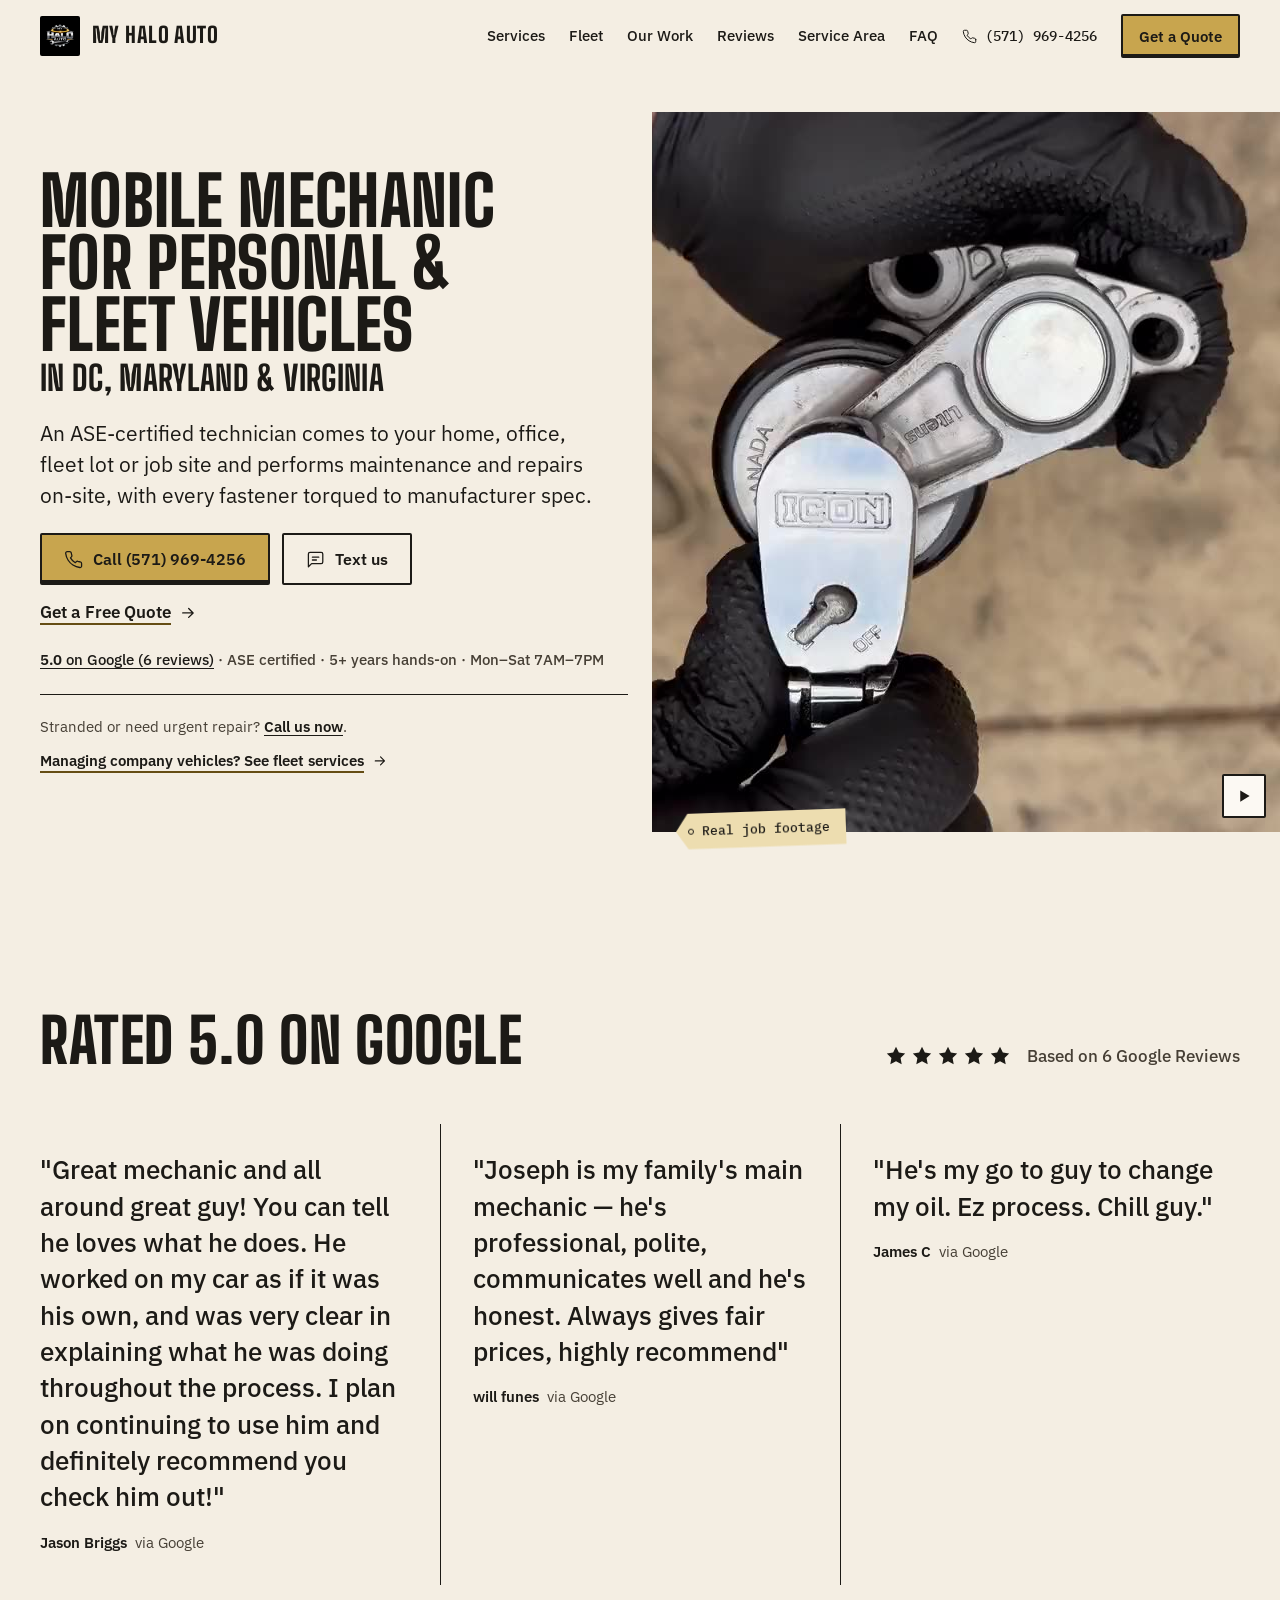
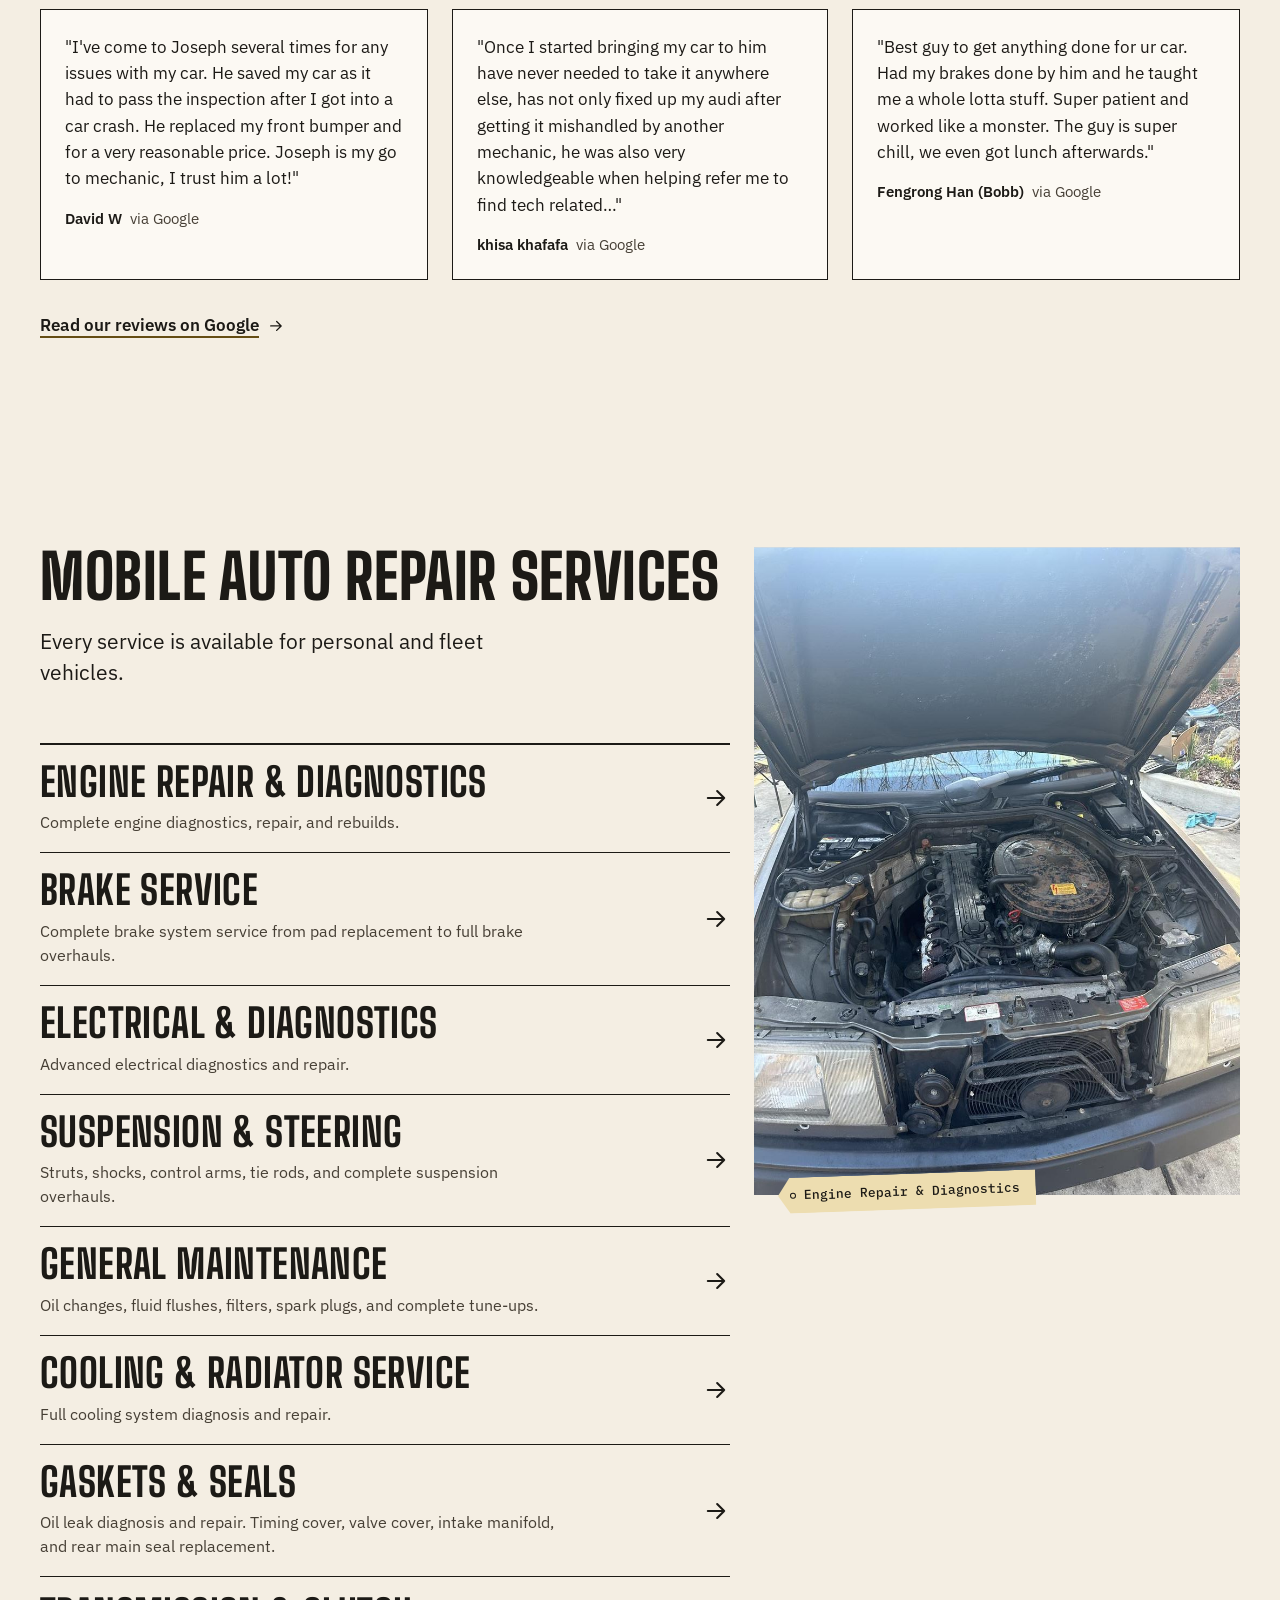
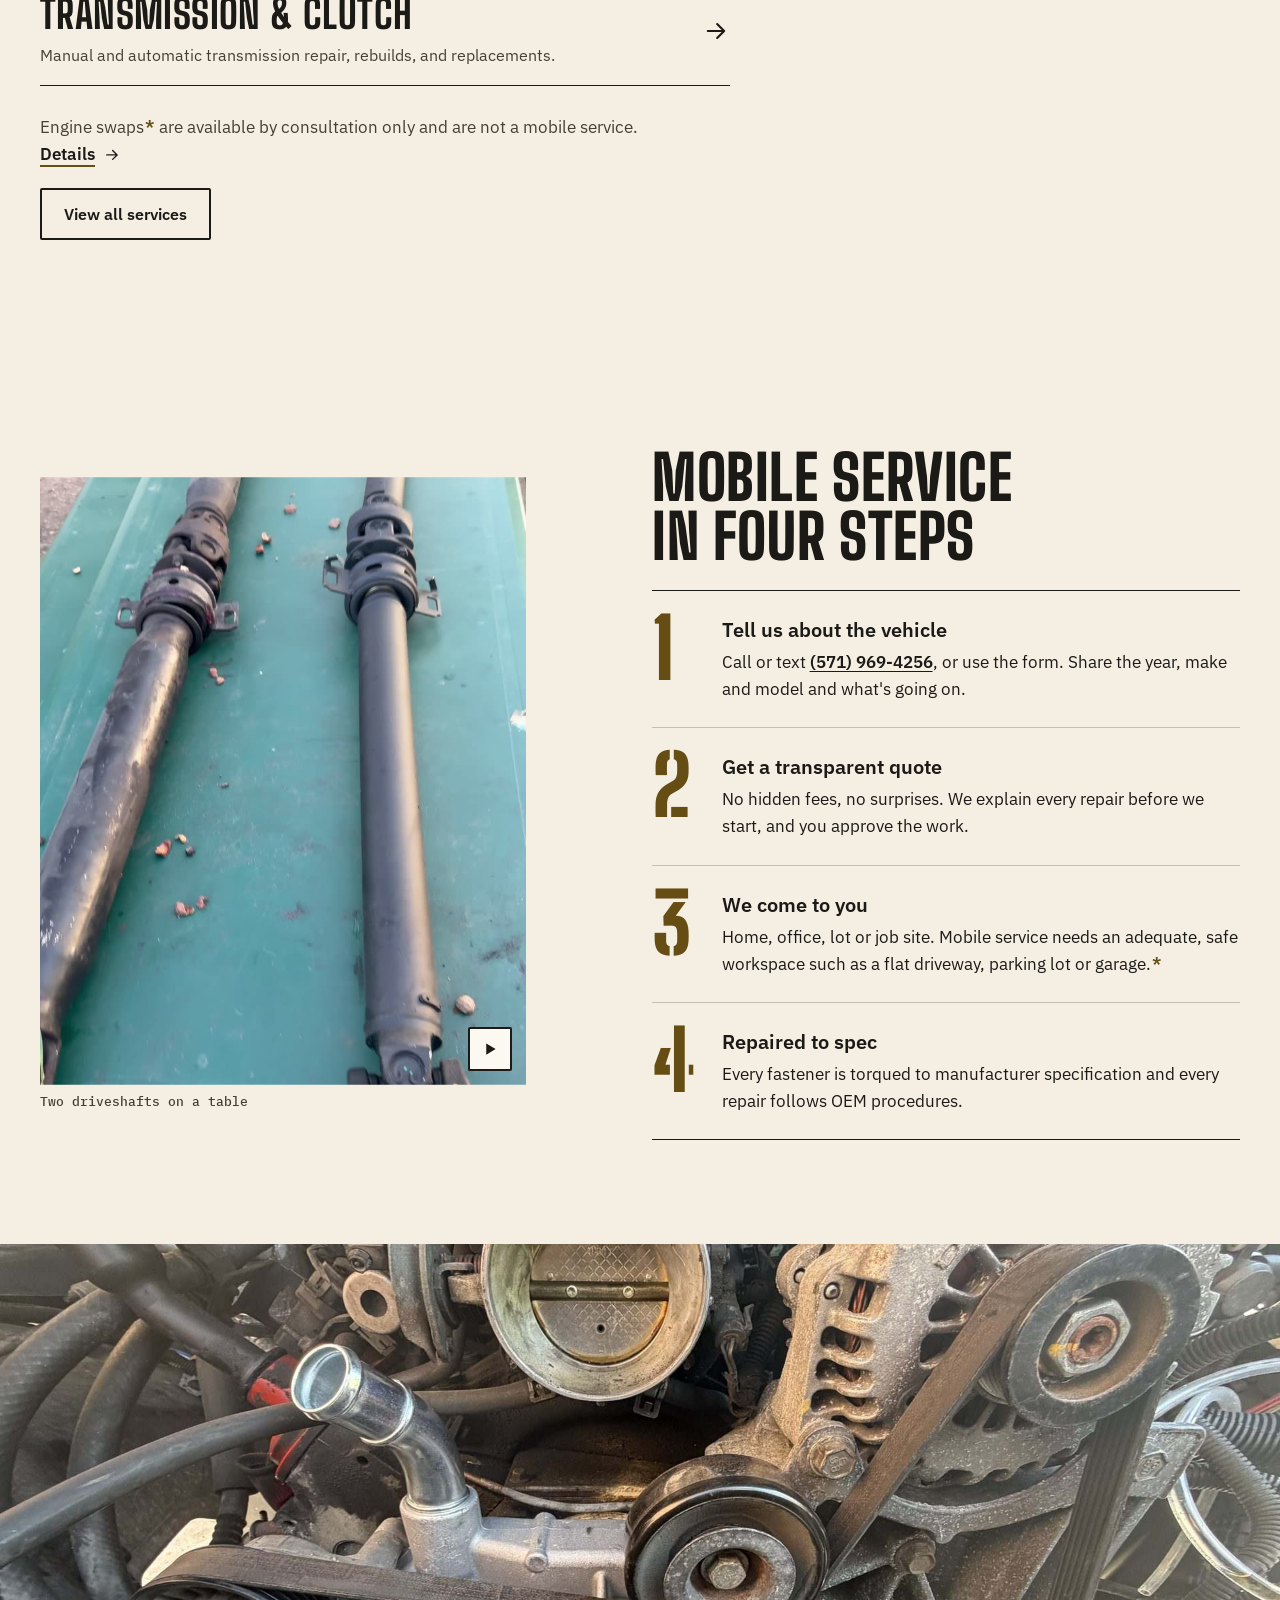
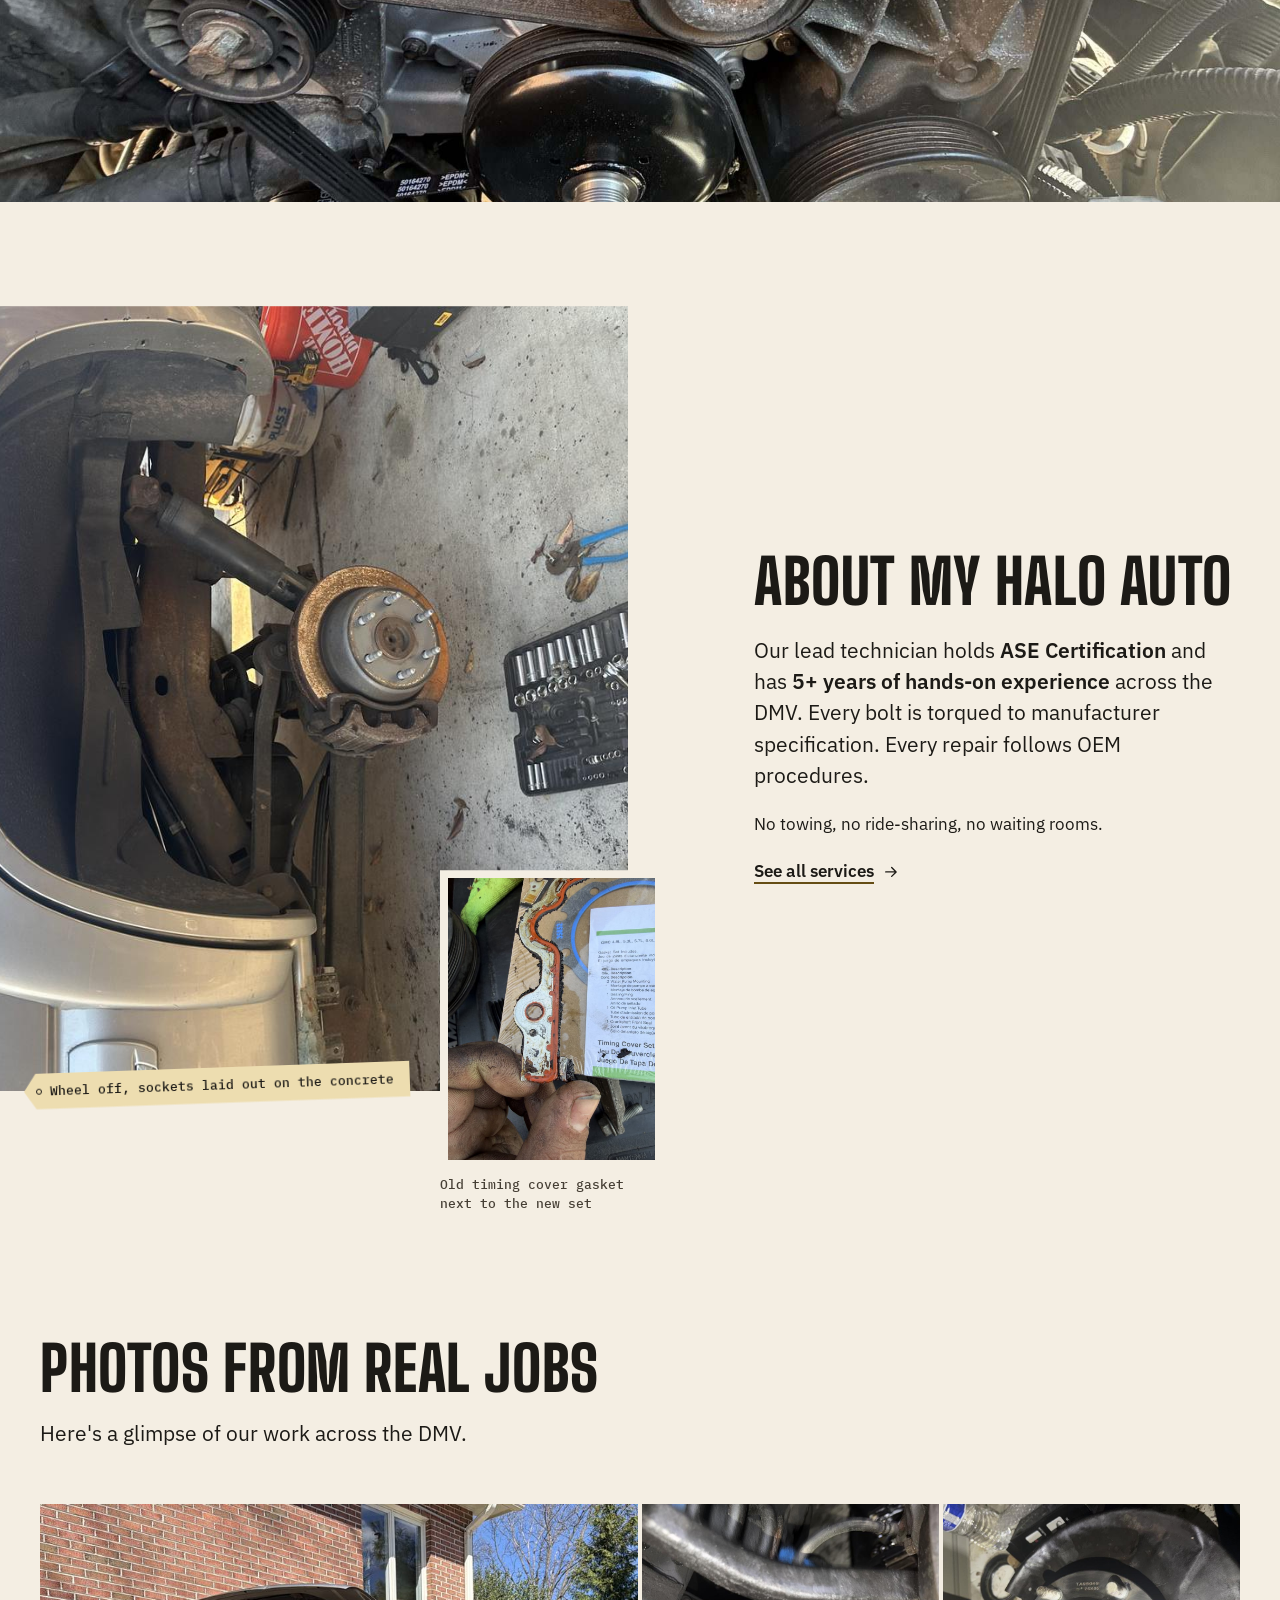
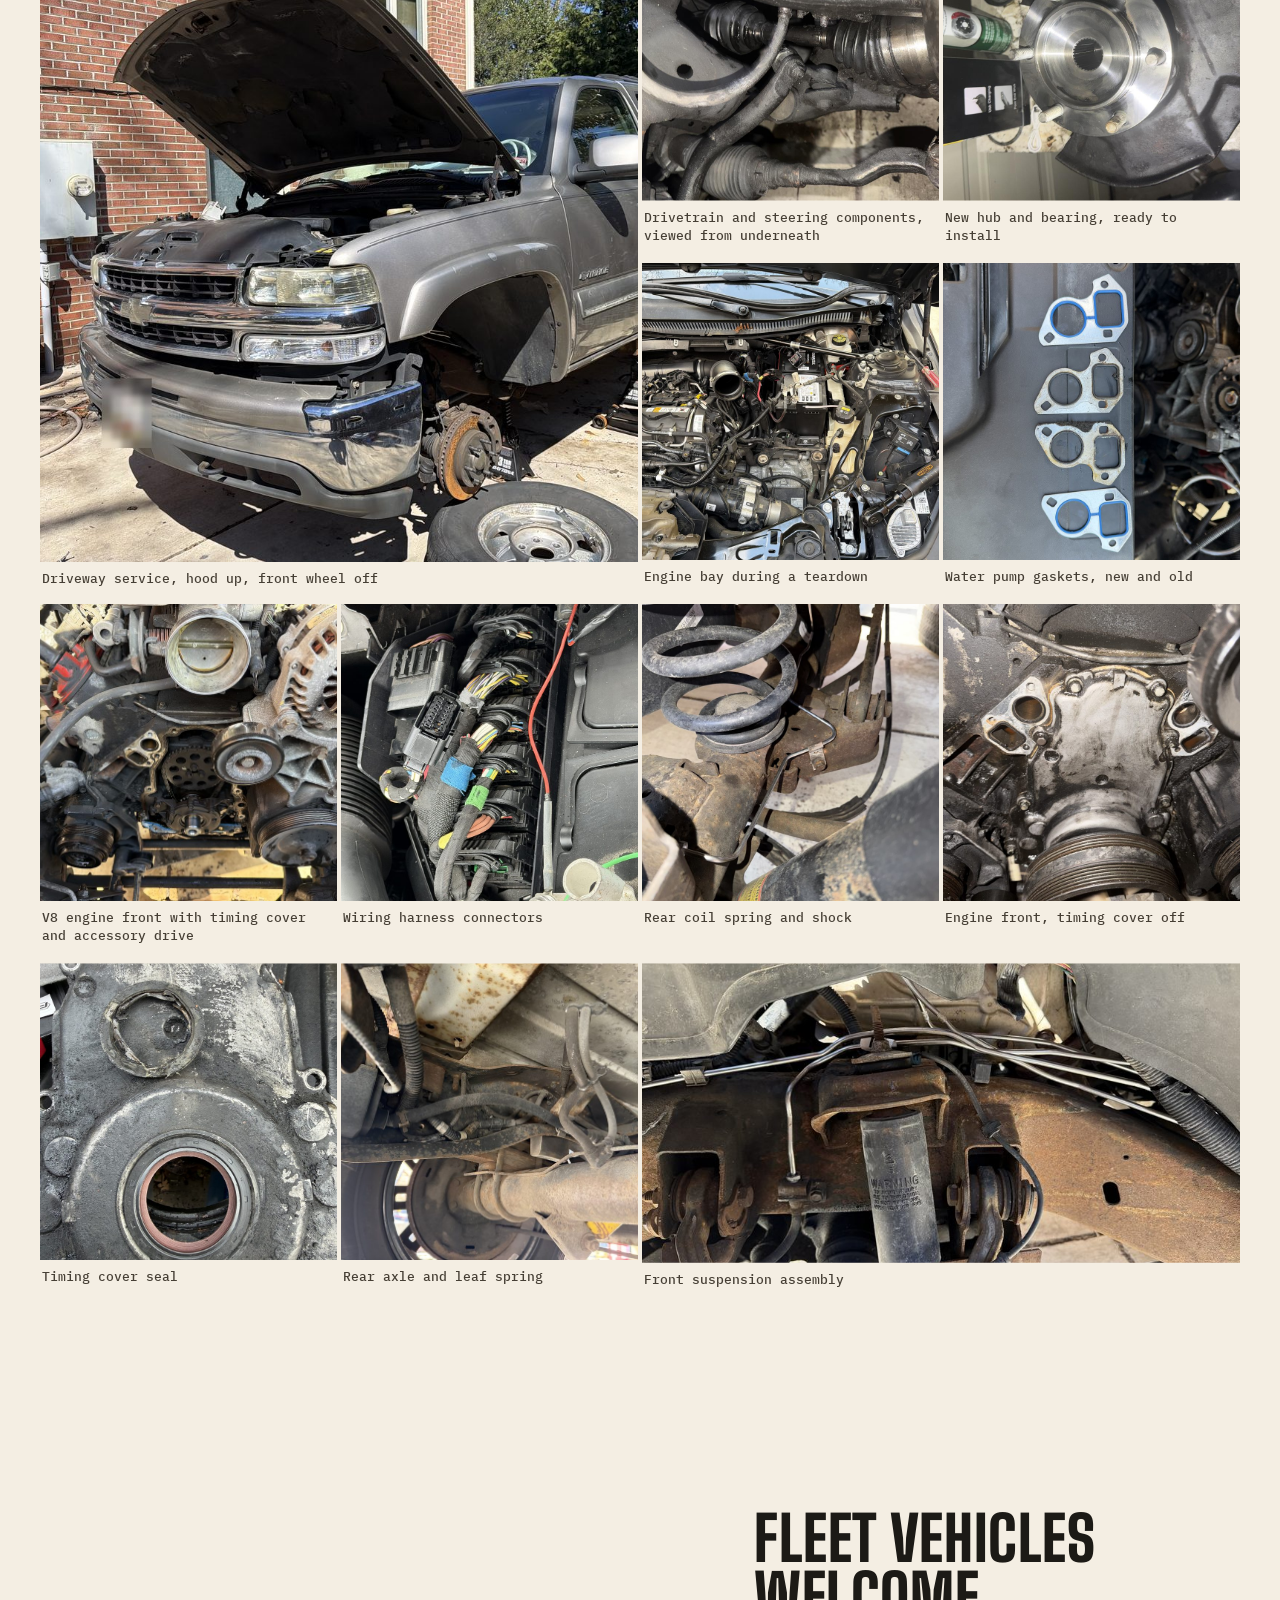
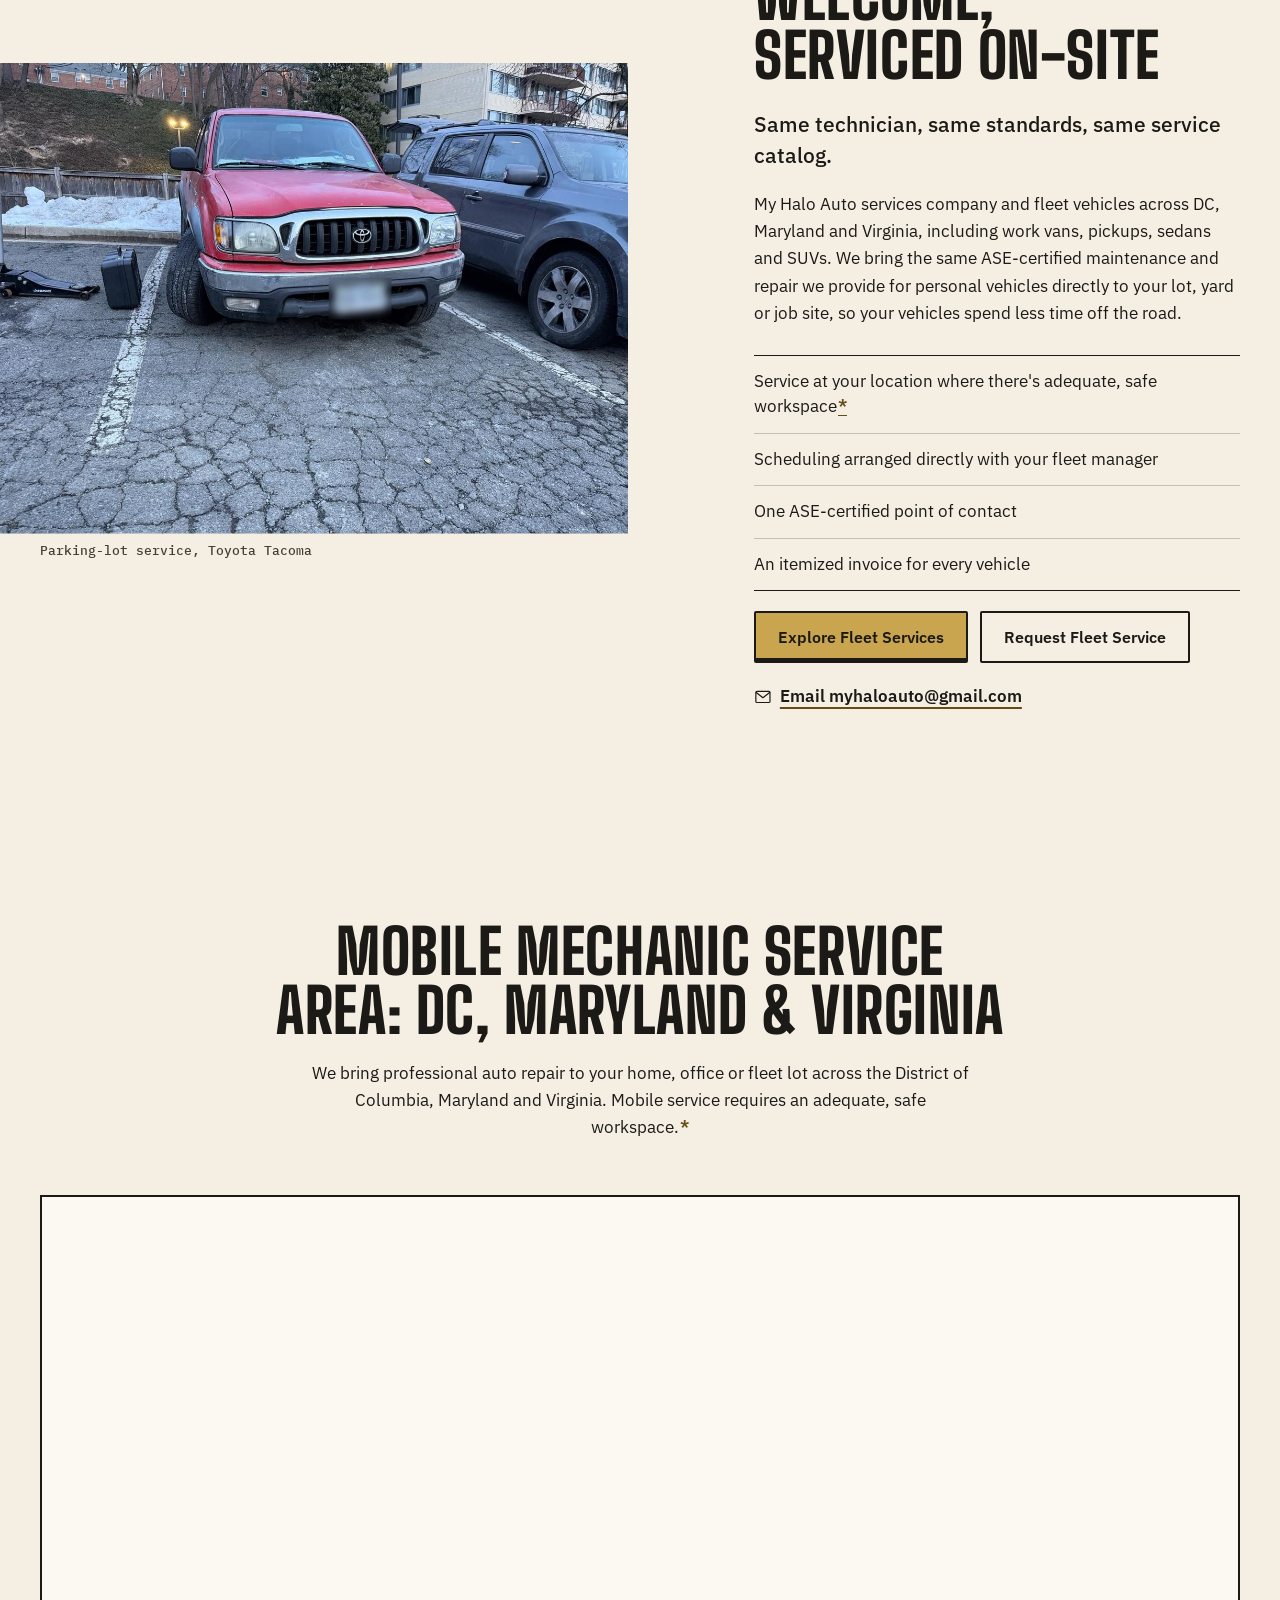
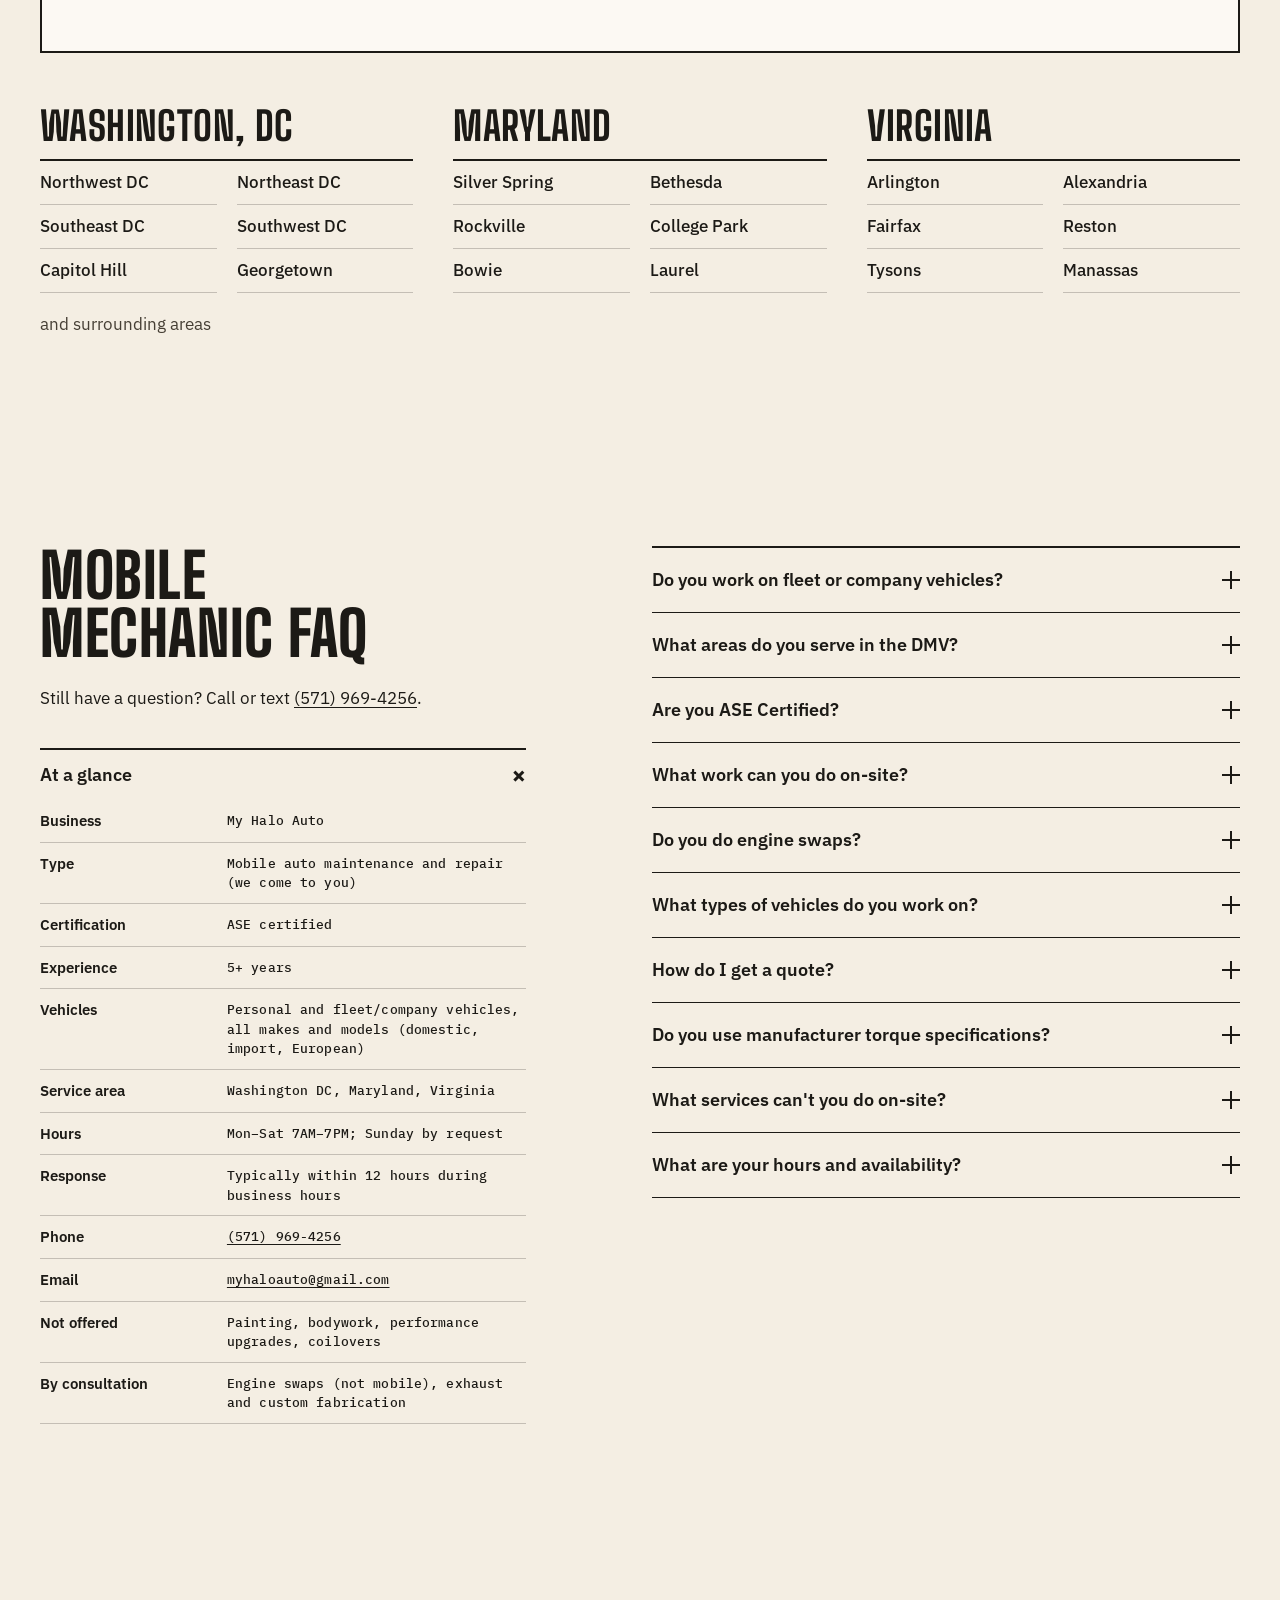
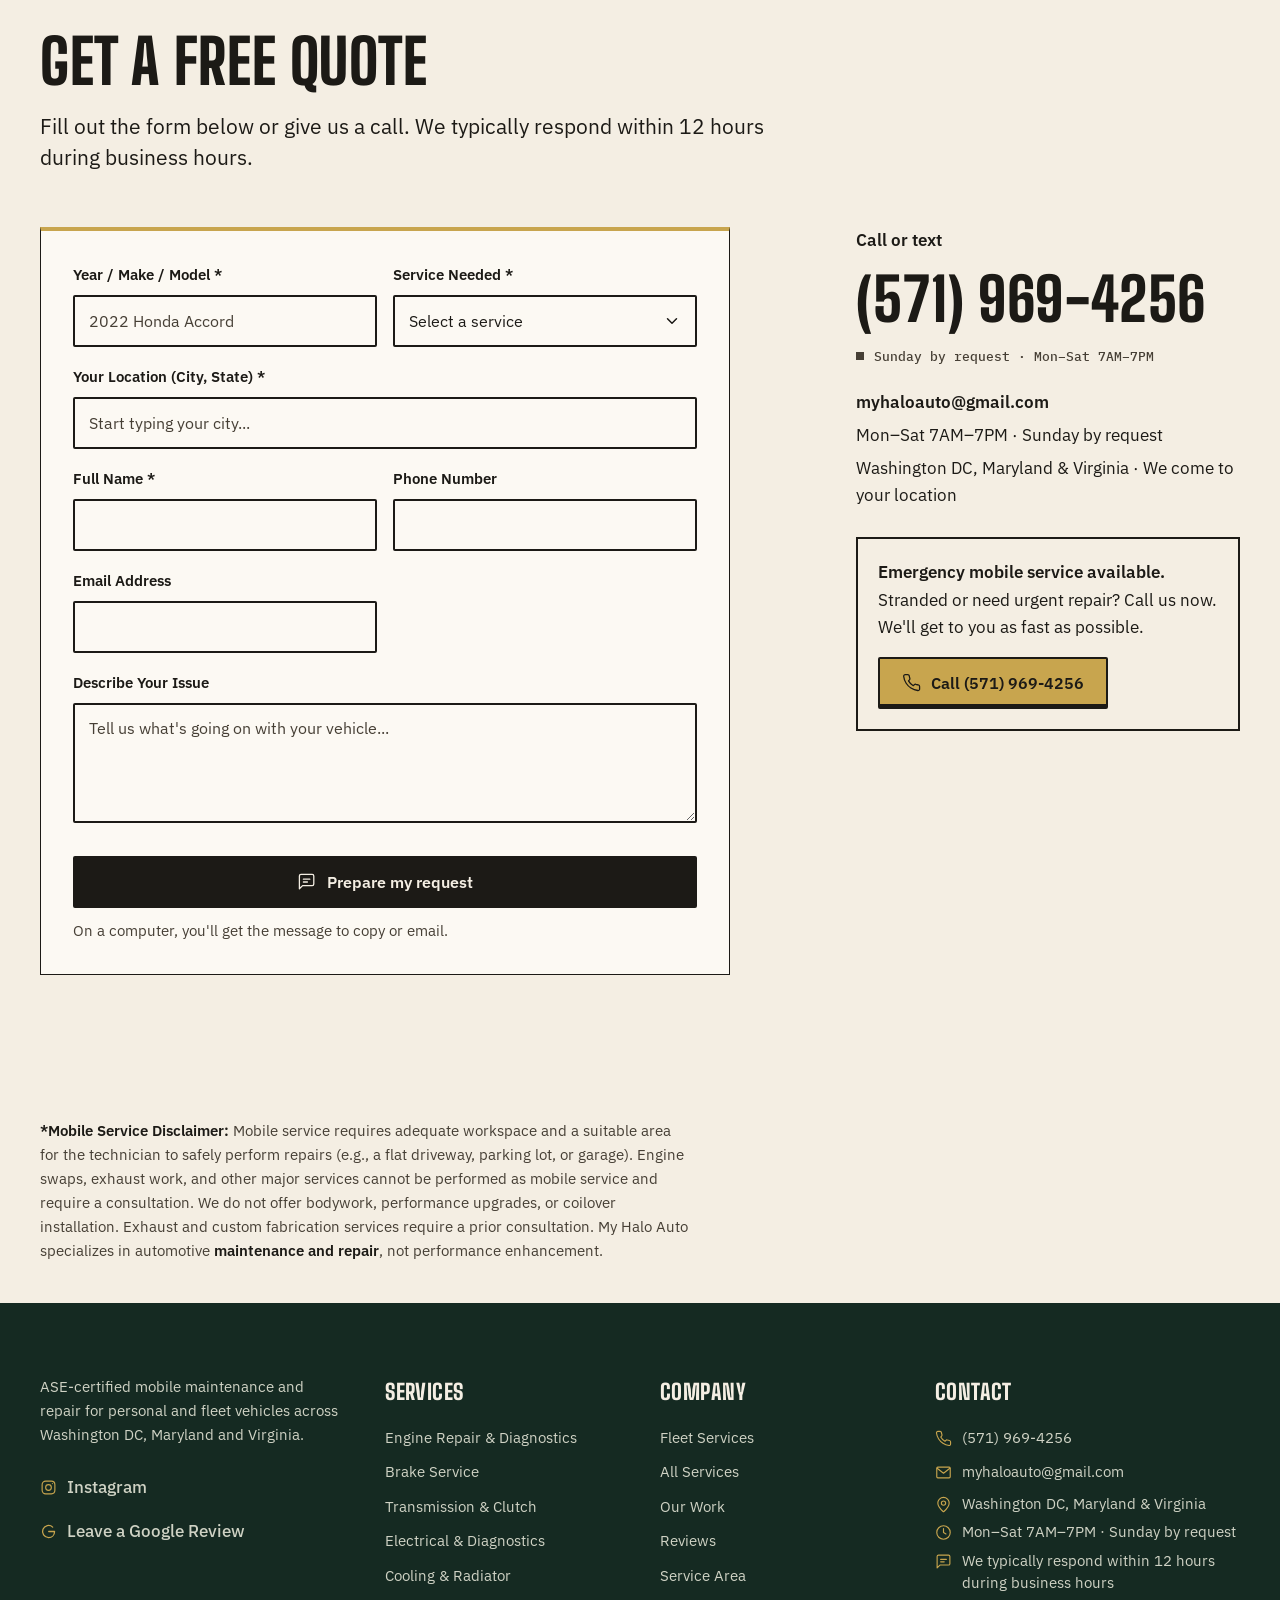
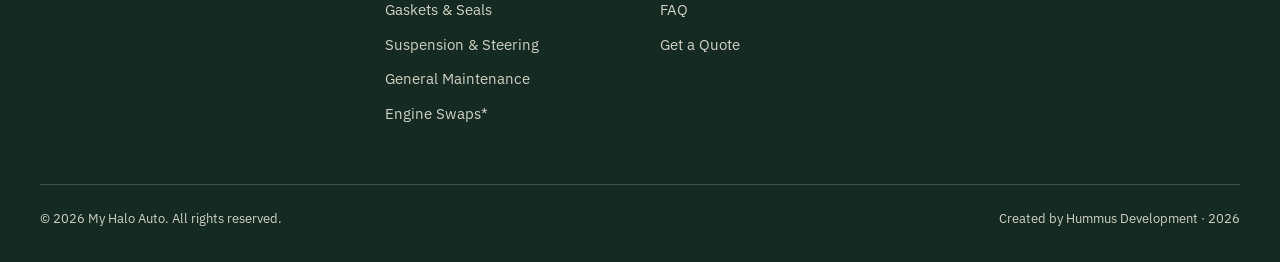
==== commit 55175a7d: "Remove decorative ring around phone number and rating" ====
--- a/index.html
+++ b/index.html
@@ -391,7 +391,7 @@
     <section id="reviews" class="sec reviews" data-bg="gold" aria-labelledby="reviews-title">
       <div class="wrap">
         <div class="reviews__head">
-          <h2 id="reviews-title" data-reveal>Rated <span class="halo">5.0<svg class="halo__ring" viewBox="0 0 200 80" preserveAspectRatio="none" aria-hidden="true" focusable="false"><path pathLength="1" d="M20 44C14 22 64 9 108 9c50 0 84 14 82 34-2 22-58 30-100 29C46 71 10 62 14 42"/></svg></span> on Google</h2>
+          <h2 id="reviews-title" data-reveal>Rated 5.0 on Google</h2>
           <div class="reviews__meta">
             <span class="stars" role="img" aria-label="5 out of 5 stars"><svg class="ico" aria-hidden="true" focusable="false"><use href="/images/icons.svg#i-star-fill"></use></svg><svg class="ico" aria-hidden="true" focusable="false"><use href="/images/icons.svg#i-star-fill"></use></svg><svg class="ico" aria-hidden="true" focusable="false"><use href="/images/icons.svg#i-star-fill"></use></svg><svg class="ico" aria-hidden="true" focusable="false"><use href="/images/icons.svg#i-star-fill"></use></svg><svg class="ico" aria-hidden="true" focusable="false"><use href="/images/icons.svg#i-star-fill"></use></svg></span>
             <span>Based on 6 Google Reviews</span>
@@ -816,7 +816,7 @@
           </div>
           <div class="contact__info">
             <p class="contact__label">Call or text</p>
-            <a href="tel:+15719694256" class="phone-big" data-reveal><span class="halo">(571) 969-4256<svg class="halo__ring" viewBox="0 0 200 80" preserveAspectRatio="none" aria-hidden="true" focusable="false"><path pathLength="1" d="M20 44C14 22 64 9 108 9c50 0 84 14 82 34-2 22-58 30-100 29C46 71 10 62 14 42"/></svg></span></a>
+            <a href="tel:+15719694256" class="phone-big" data-reveal>(571) 969-4256</a>
             <p class="status" data-open-status hidden></p>
             <div class="contact__lines">
               <a href="mailto:myhaloauto@gmail.com">myhaloauto@gmail.com</a>
--- a/css/styles.css
+++ b/css/styles.css
@@ -315,21 +315,8 @@
 .step__title{margin-top:.2em}
 .step p{grid-column:2;margin-top:6px;color:var(--fg)}
 .step p a{font-weight:600}
-
-/* Halo ring */
-.halo{position:relative;display:inline-block;padding:0 .18em}
-.halo__ring{
-  position:absolute;inset:-18% -14%;width:128%;height:136%;max-width:none;overflow:visible;pointer-events:none;
-  fill:none;stroke:var(--halo);stroke-width:2.5;stroke-linecap:round;
-  stroke-dasharray:1;stroke-dashoffset:1;transition:stroke-dashoffset 1s var(--ease) .35s;
-}
-/* no non-scaling-stroke: Chrome then measures pathLength dashes in the wrong space and draws only part of the ring */
-.halo__ring path{vector-effect:none}
-.is-visible .halo__ring,html:not(.js) .halo__ring{stroke-dashoffset:0}
-
-/* Phone number, van-door size; its halo sits above the digits */
-.phone-big .halo .halo__ring{inset:auto;left:10%;width:80%;top:-46%;height:44%;stroke-width:6}
-.phone-big{margin-top:.62em;
+/* Phone number, van-door size */
+.phone-big{margin-top:.3em;
   display:inline-block;font-family:var(--f-display);font-weight:800;font-variation-settings:'opsz' 72;
   font-size:clamp(2.75rem,1.2rem + 6.4vw,6.5rem);line-height:.9;font-variant-numeric:tabular-nums;
   color:var(--fg);white-space:nowrap;letter-spacing:.005em;
@@ -814,7 +801,6 @@
   .js [data-reveal] :is(.shot__img,.vid__box,.index__frame){clip-path:none}
   .js [data-reveal] :is(.shot__img,.vid__box)>:is(img,video){transform:none}
   .js .hero h1,.js .page-hero h1{clip-path:none;transform:none}
-  .halo__ring{stroke-dashoffset:0}
   .js .tag,.tag{transform:translateY(50%) rotate(-2deg)}
   .js .sheet-grid figure.has-tag .tag{transform:translateY(-50%) rotate(-2deg)}
   .index__row .index__name,.index__row .index__arrow{transform:none!important}
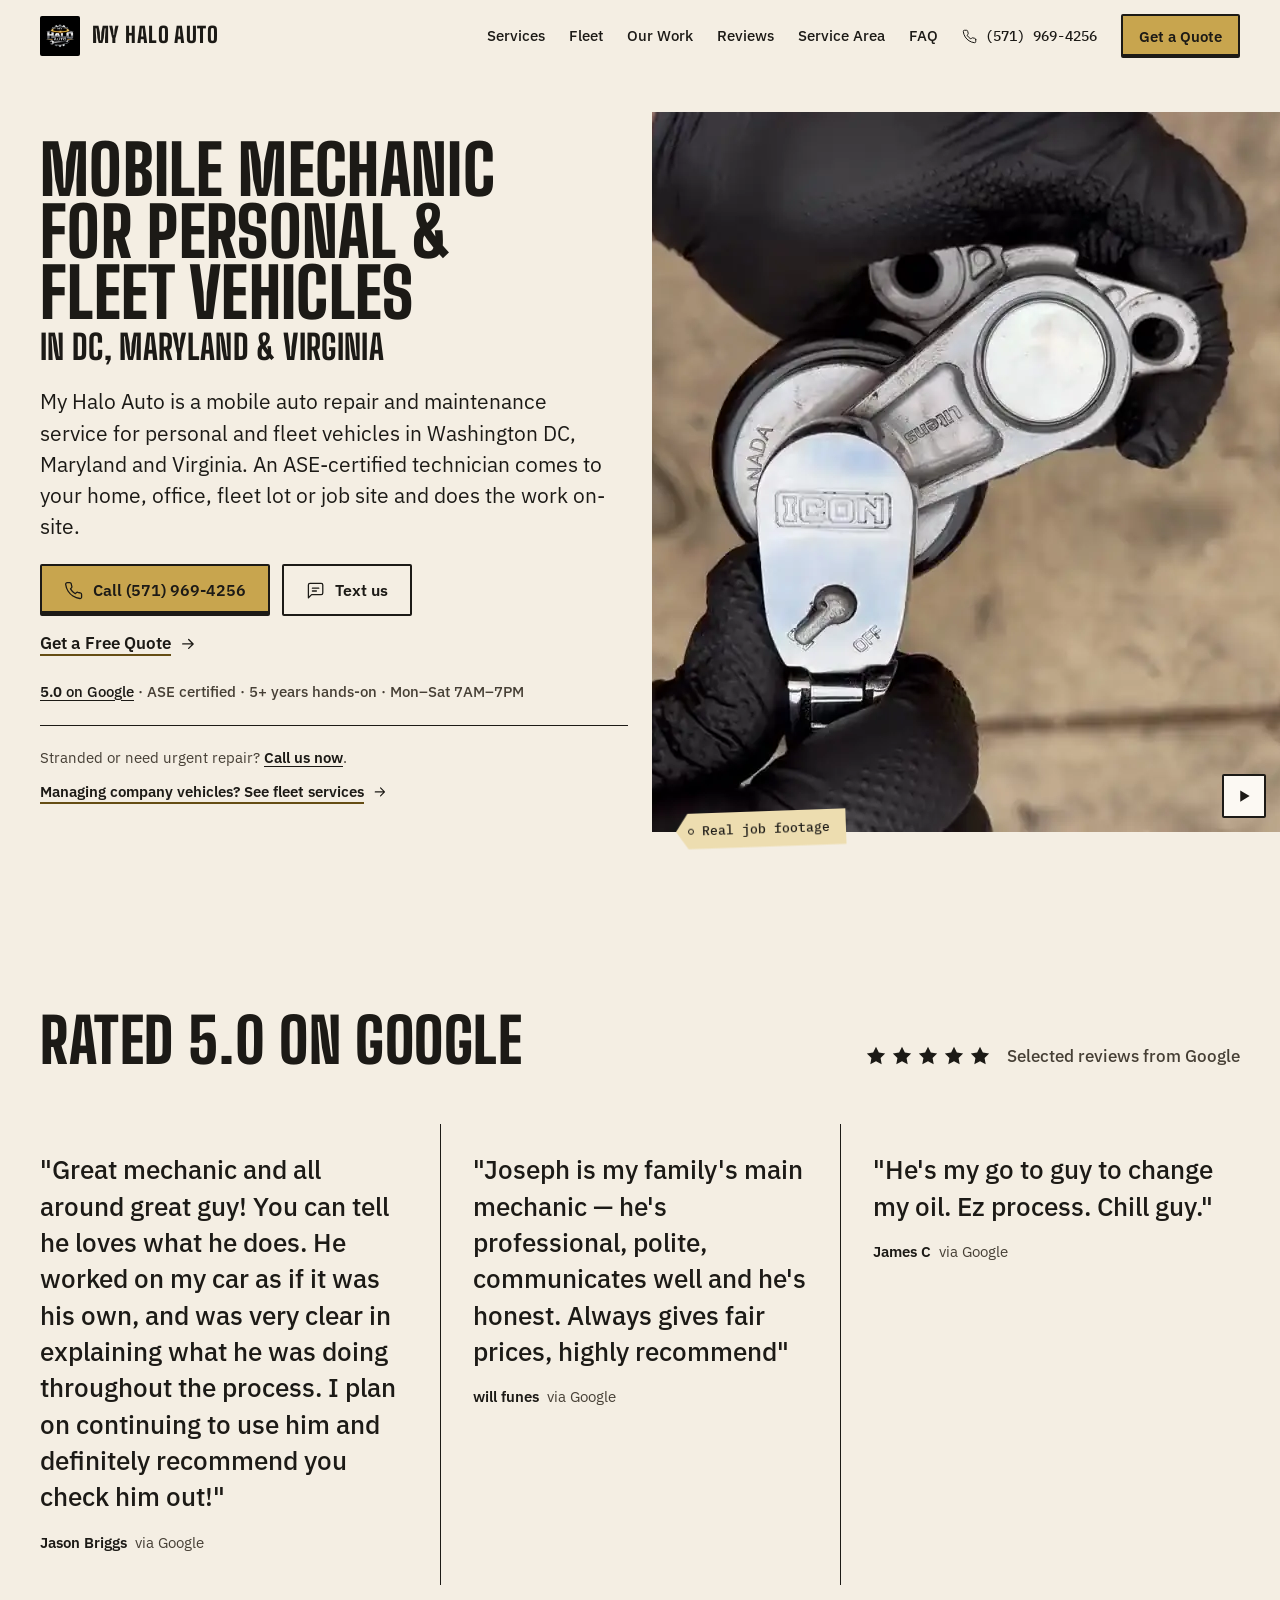
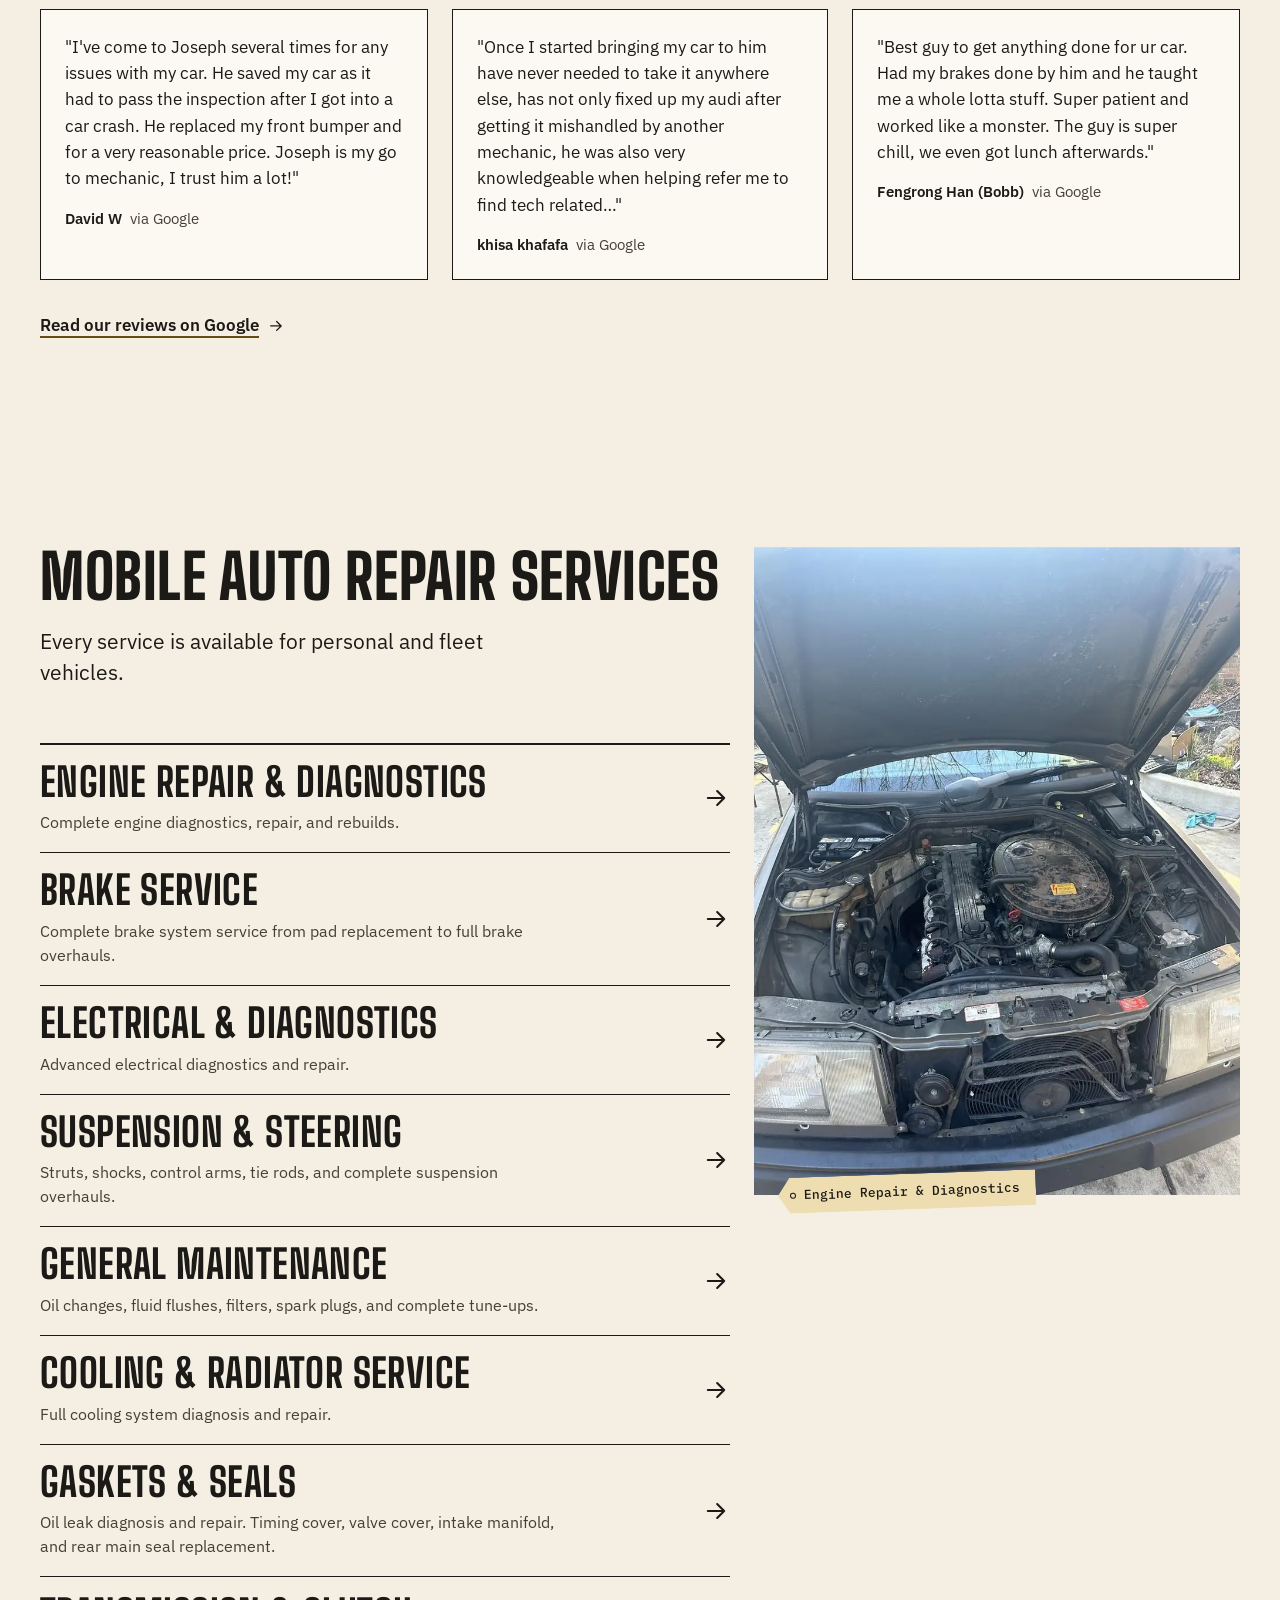
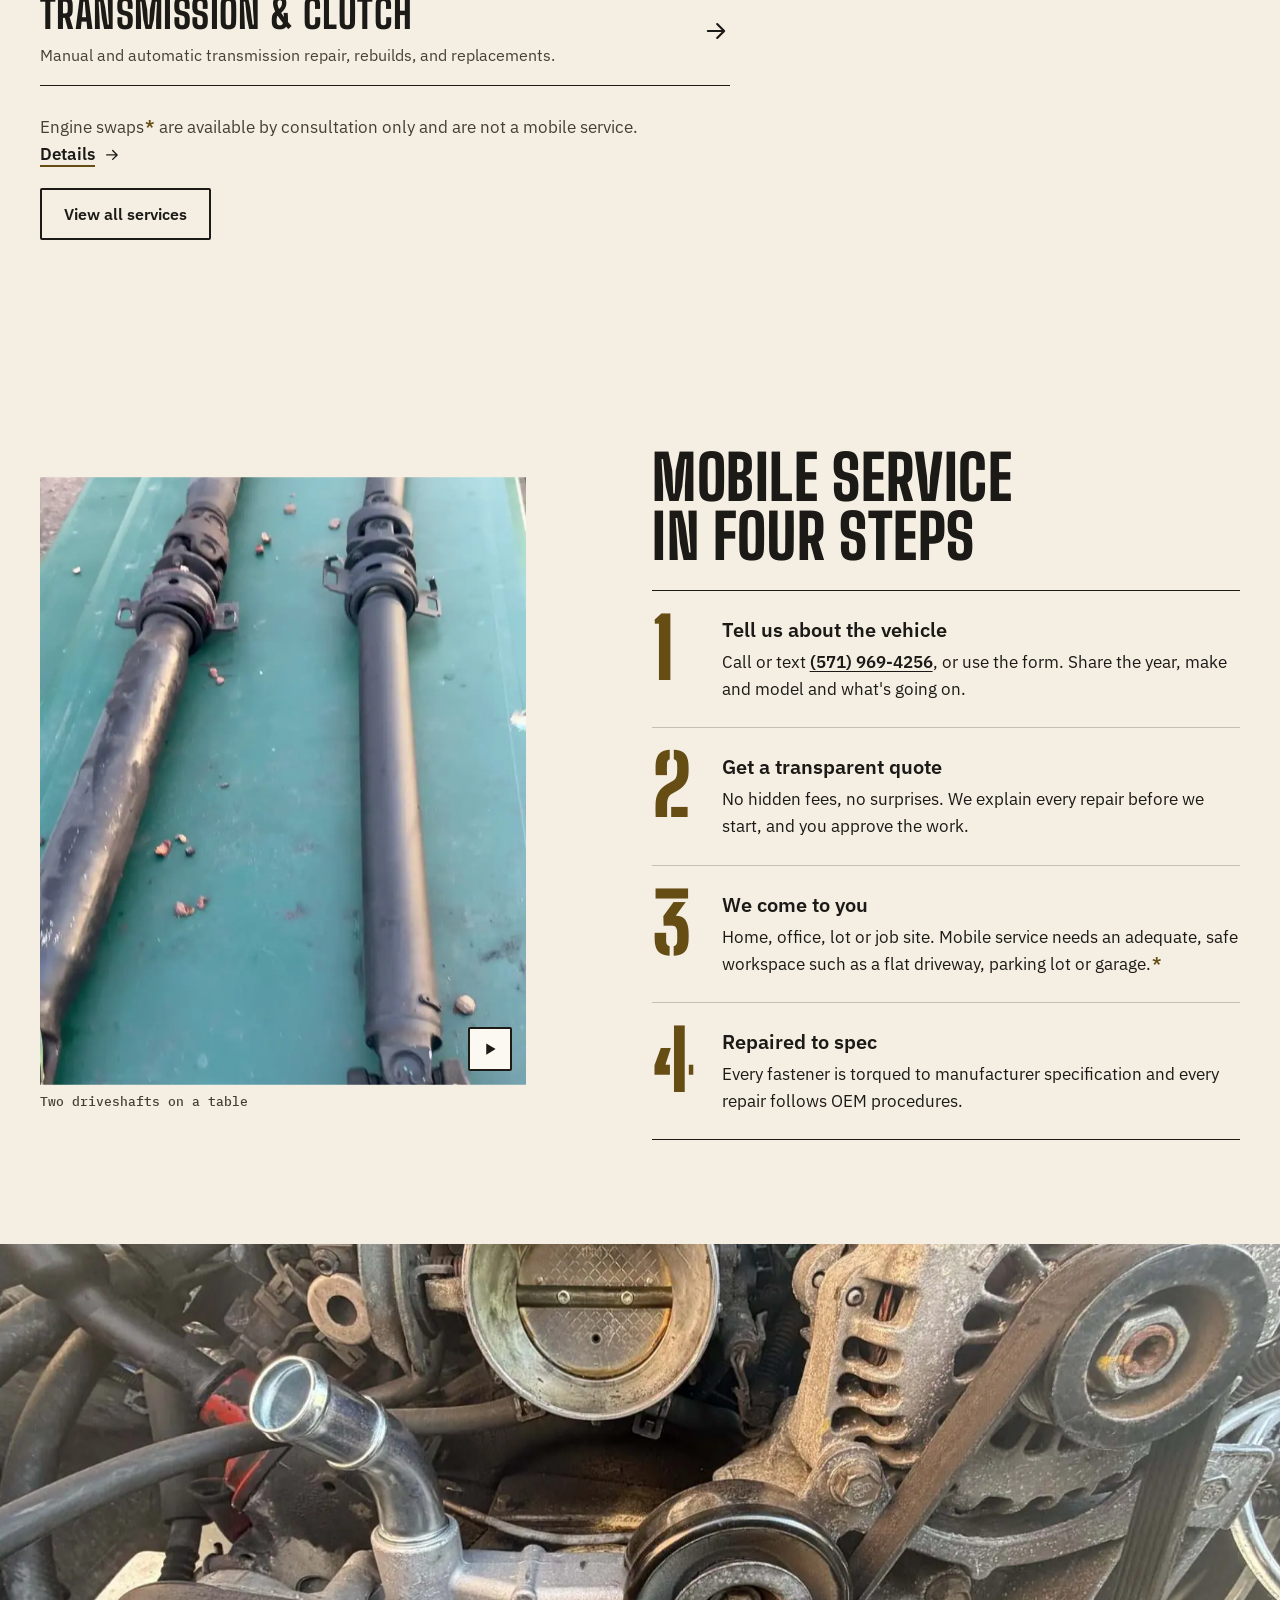
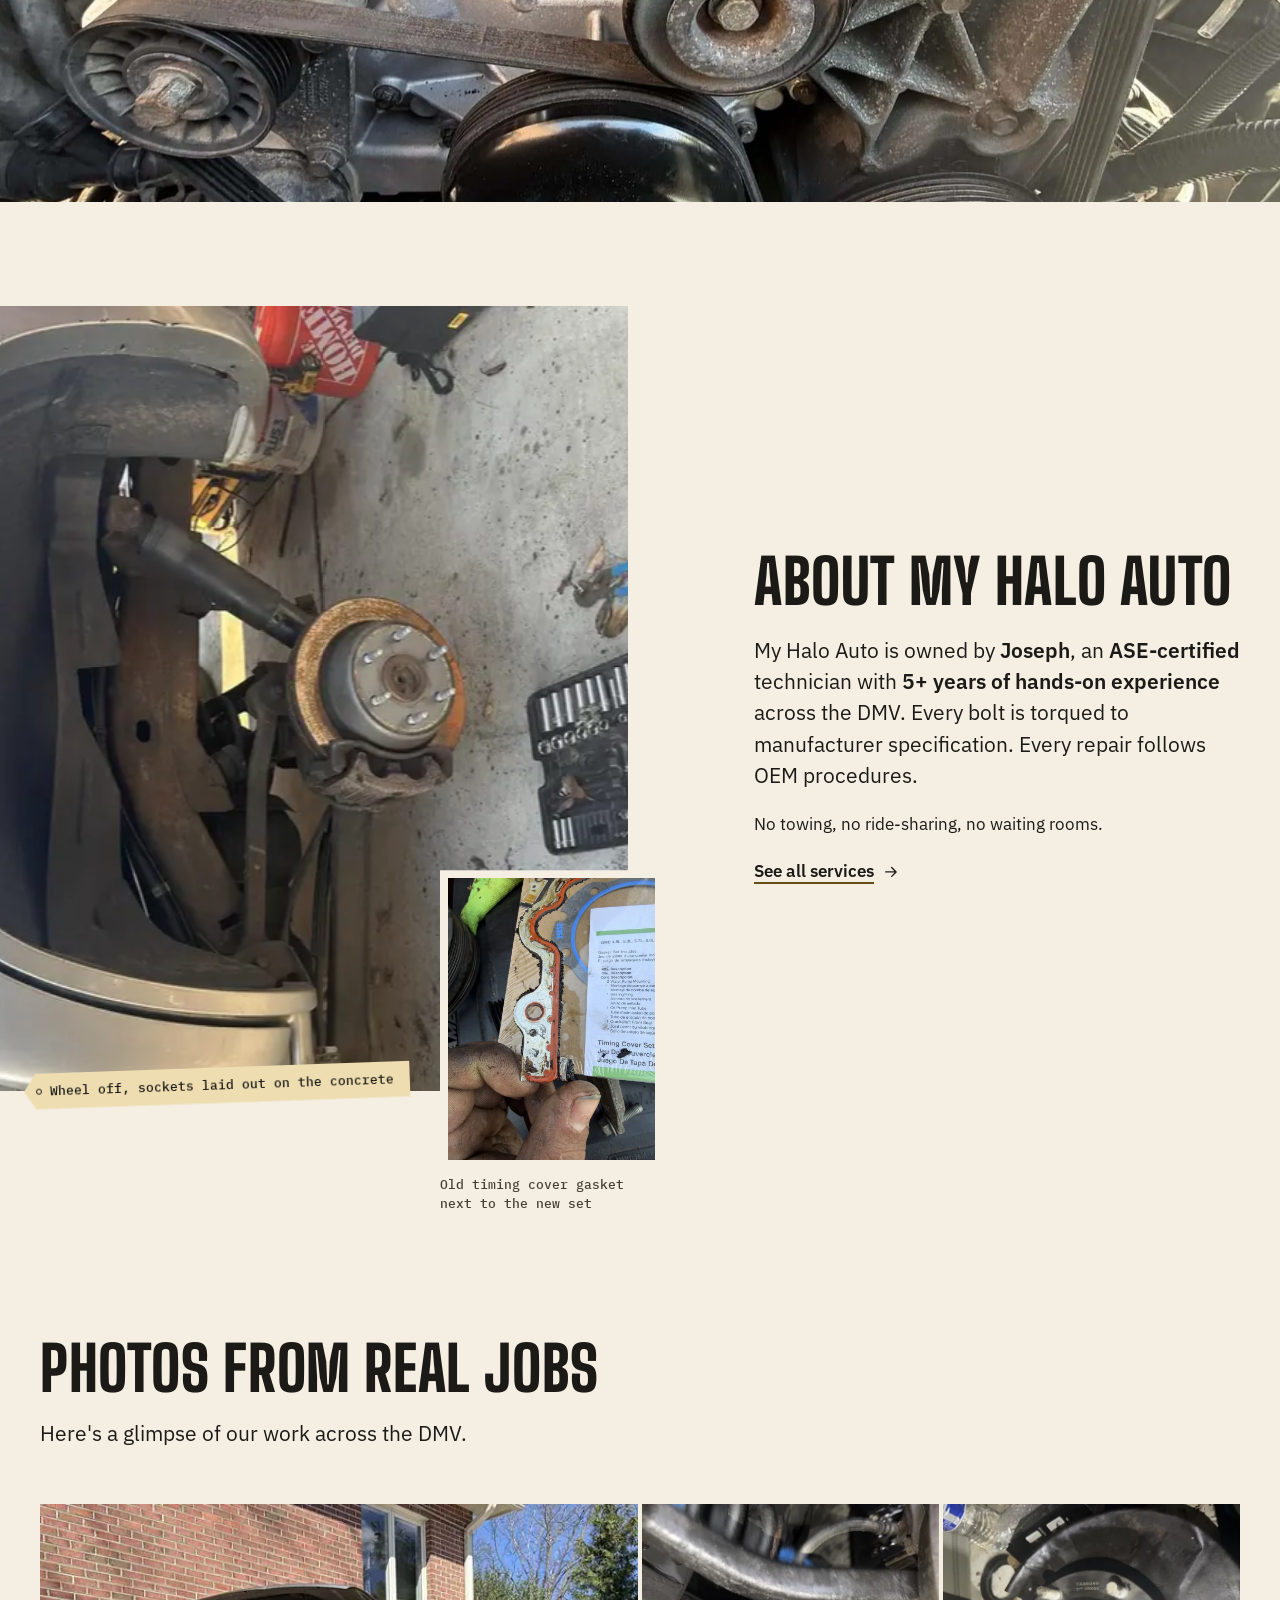
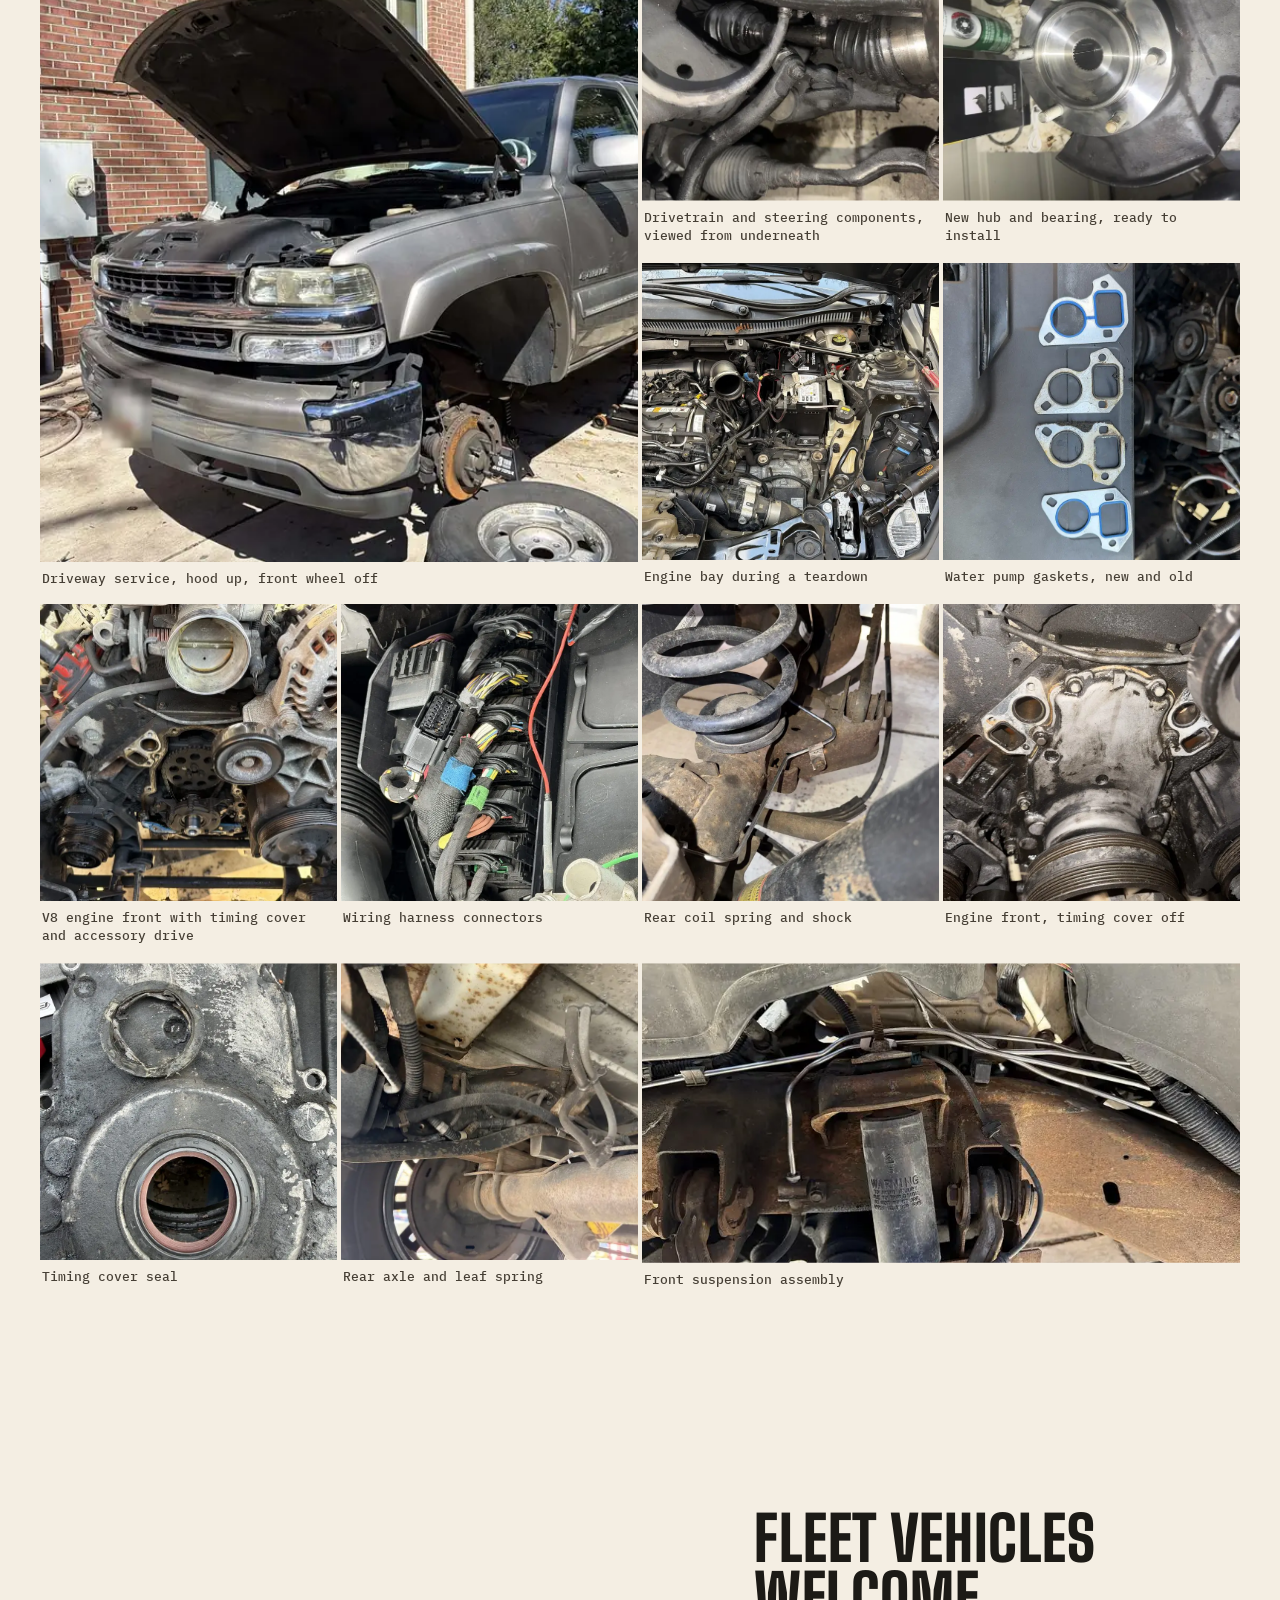
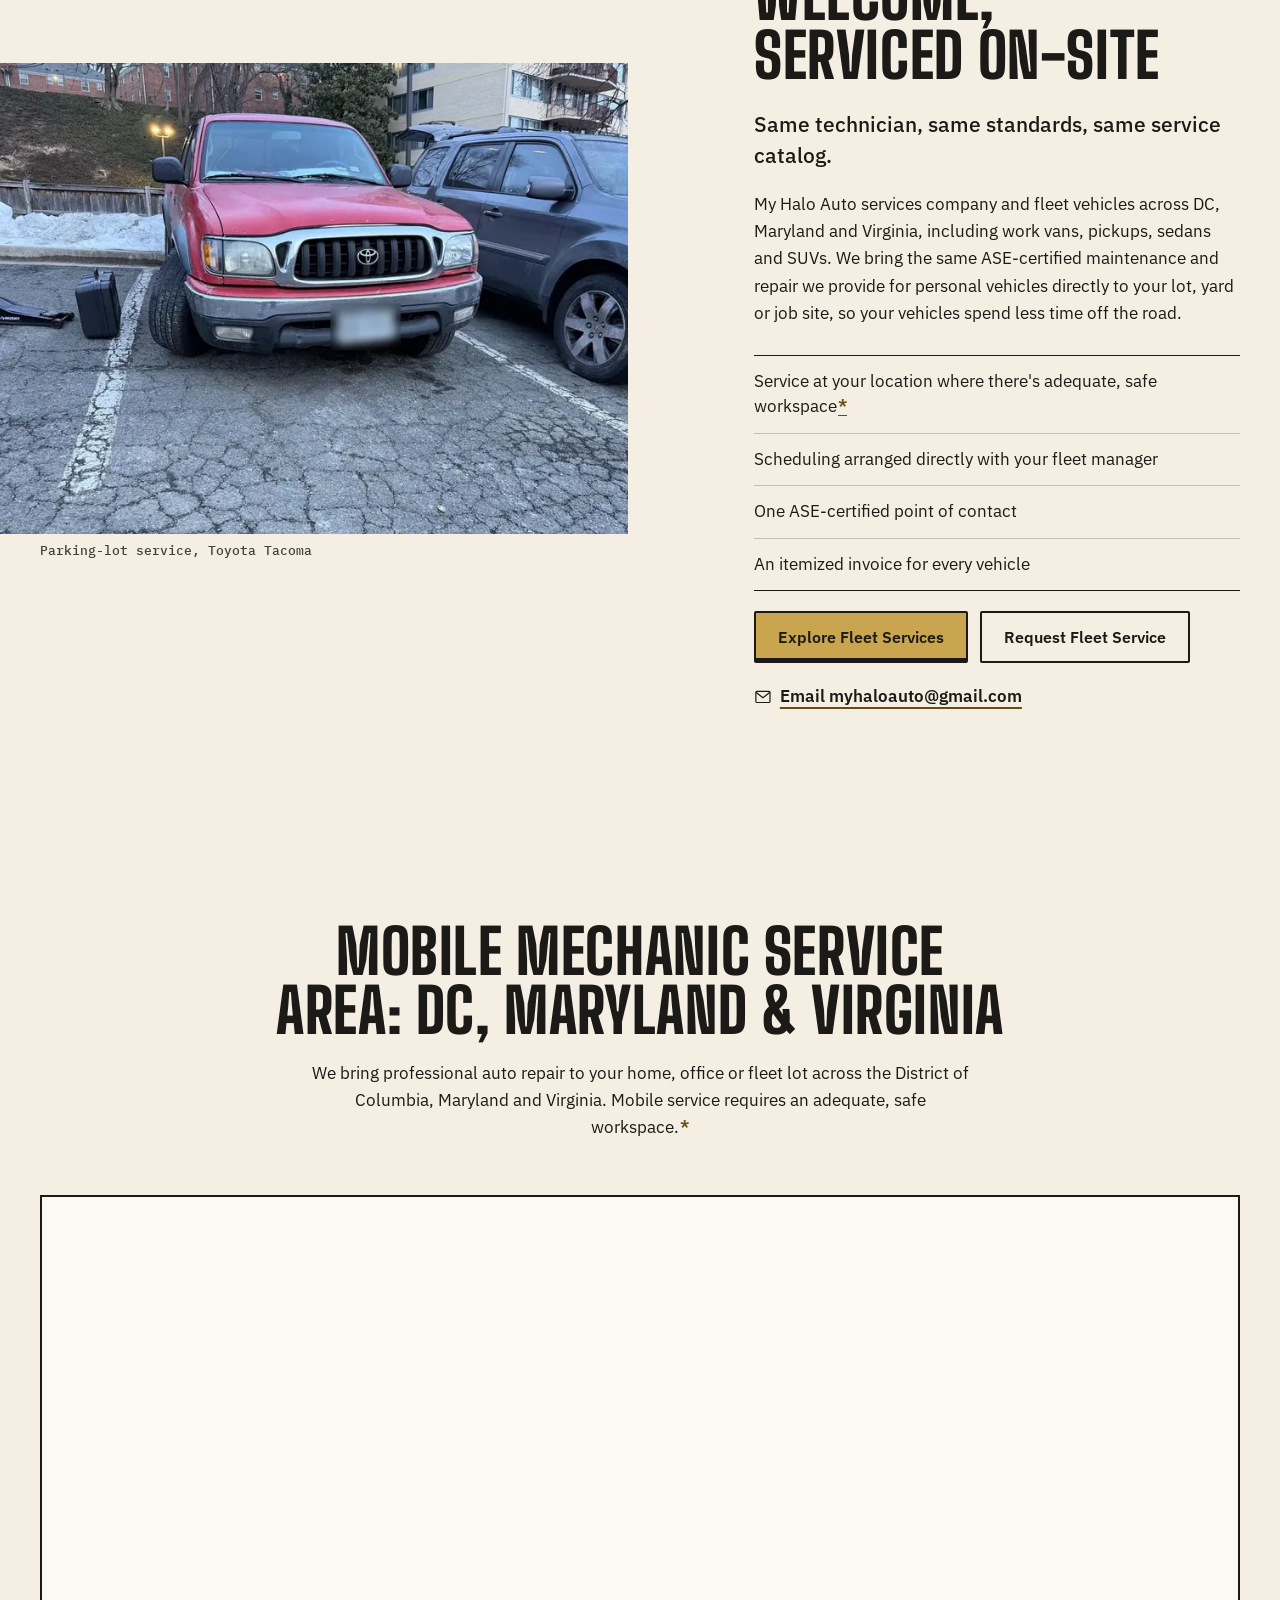
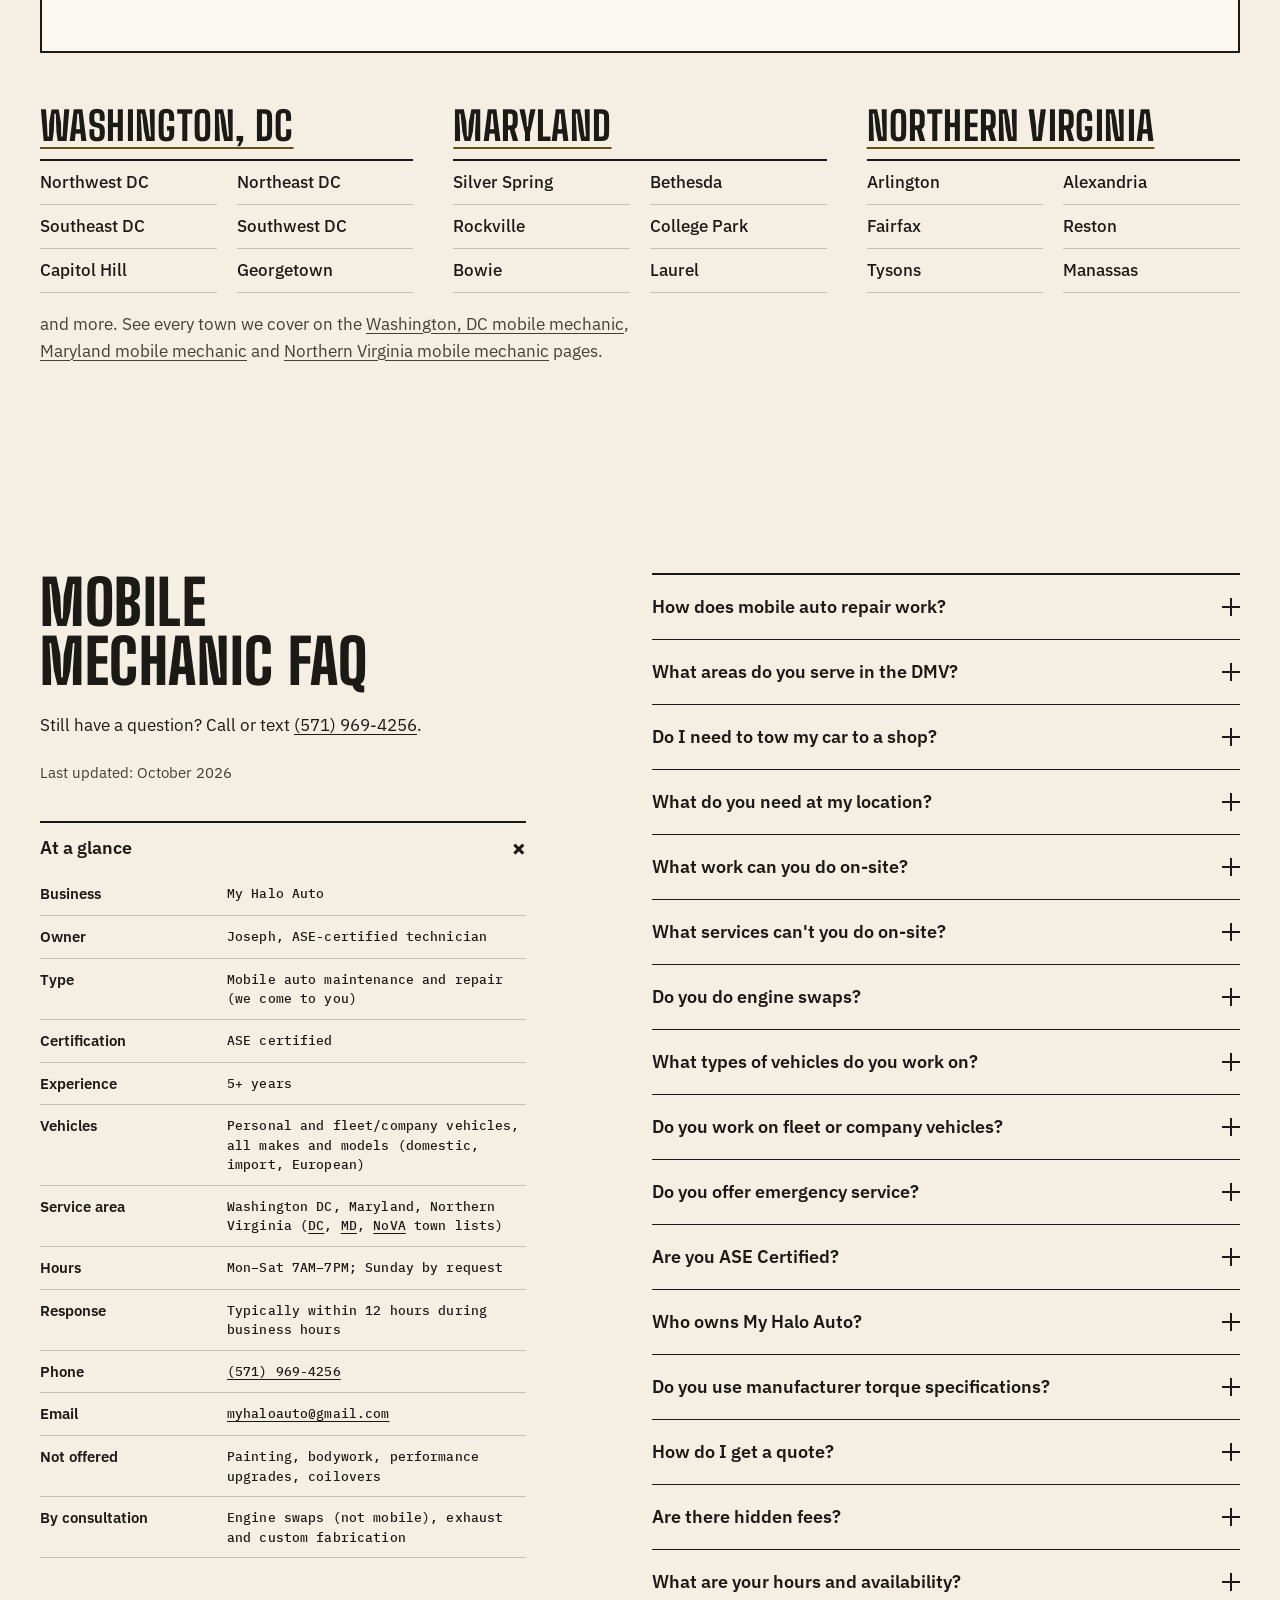
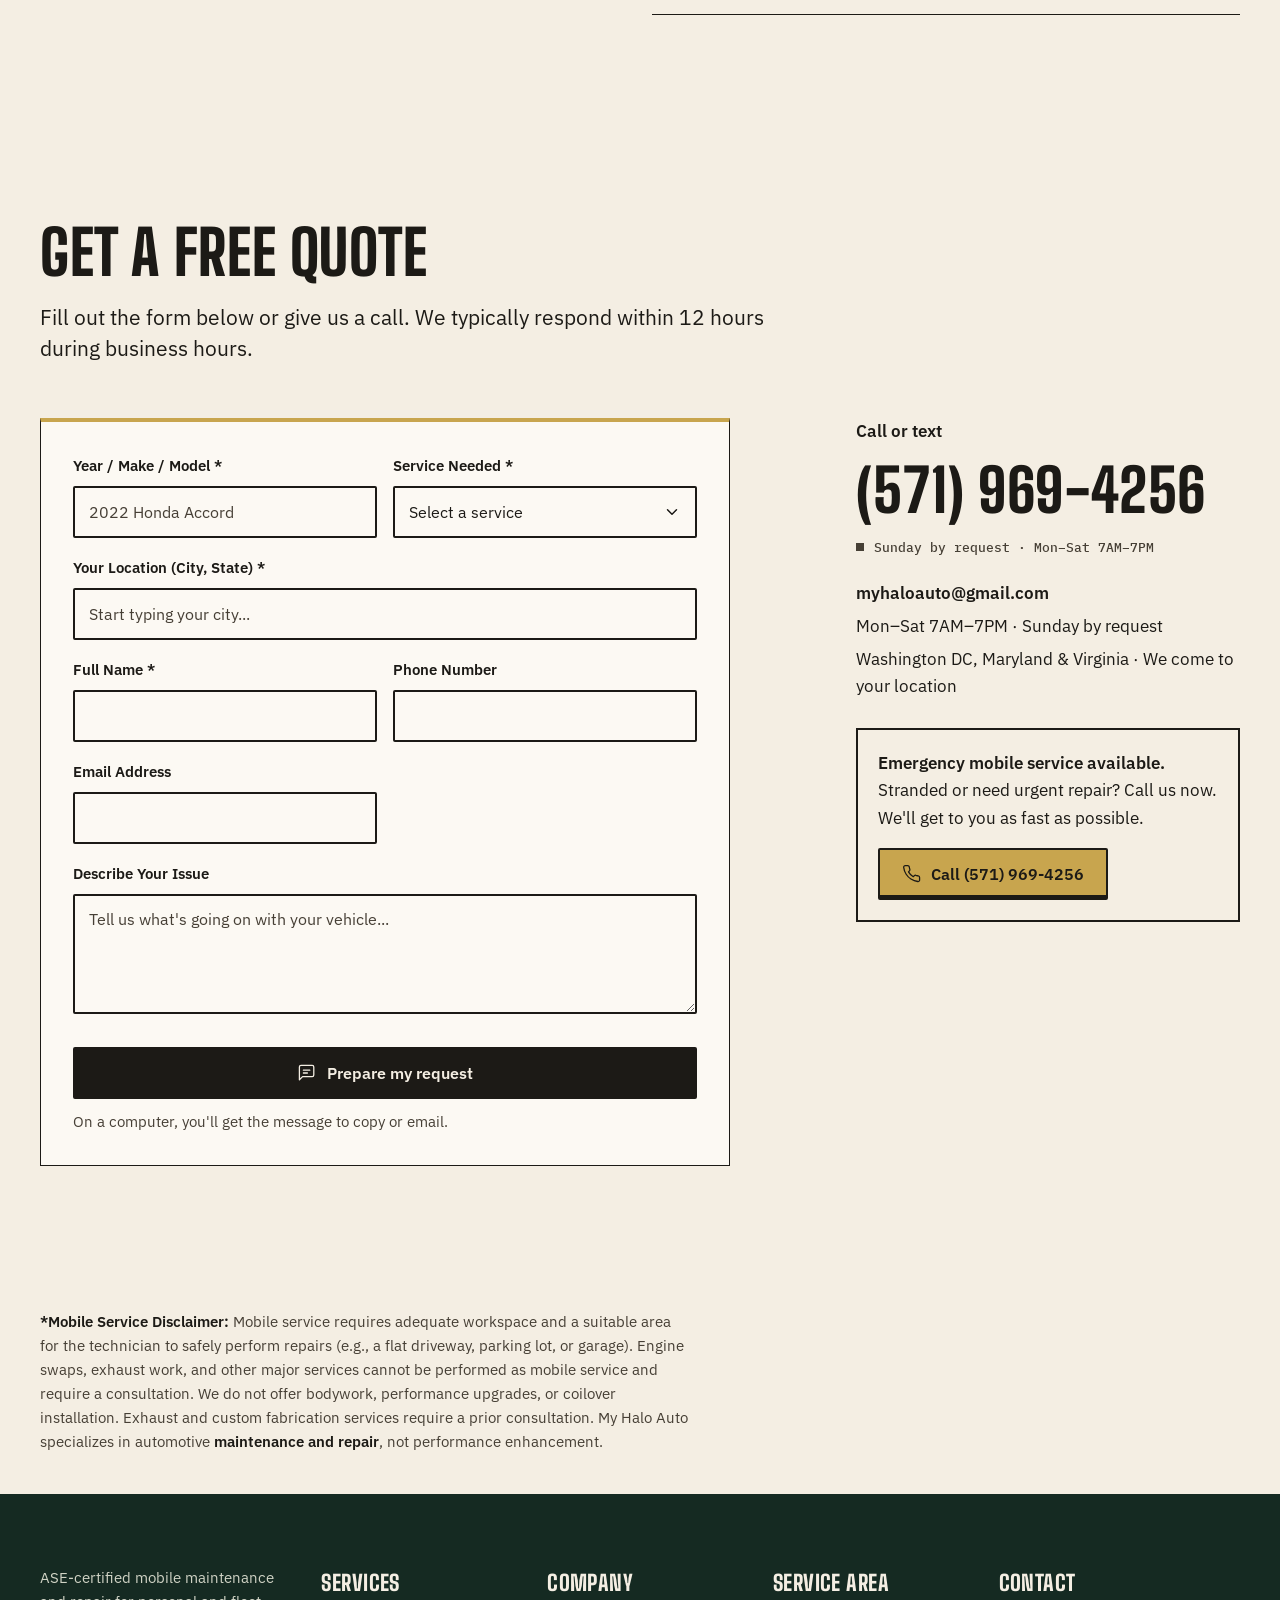
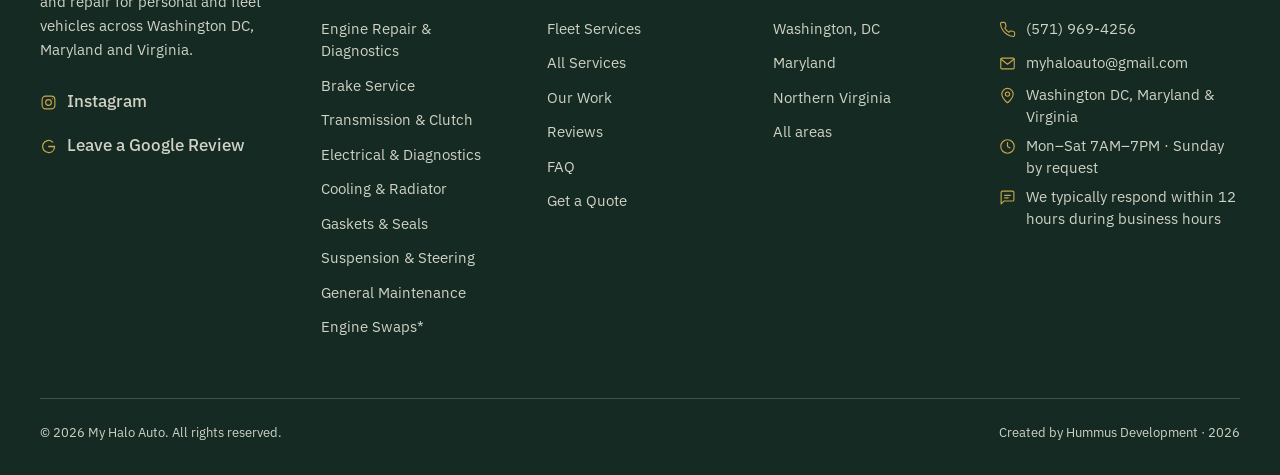
==== commit 4fa7f419: "SEO and AEO pass: regional pages, structured data, crawl files - New Washington DC, Northern Virgini" ====
--- a/index.html
+++ b/index.html
@@ -1,14 +1,14 @@
 <!DOCTYPE html>
-<html lang="en">
+<html lang="en-US">
 <head>
   <meta charset="UTF-8">
   <meta name="viewport" content="width=device-width, initial-scale=1.0, viewport-fit=cover">
-  <title>Mobile &amp; Fleet Mechanic in DC, MD &amp; VA | My Halo Auto</title>
-  <meta name="description" content="ASE-certified mobile mechanic for DC, Maryland &amp; Virginia. Engine, brakes, suspension, diagnostics and maintenance at your home, office, or fleet lot.">
+  <title>ASE-Certified Mobile Mechanic in DC, MD &amp; VA | My Halo Auto</title>
+  <meta name="description" content="ASE-certified mobile mechanic for DC, Maryland &amp; Virginia. Engine, brakes, suspension &amp; maintenance at your home, office or fleet lot. Call (571) 969-4256.">
   <meta name="author" content="My Halo Auto">
-  <meta name="robots" content="index, follow">
+  <meta name="robots" content="index, follow, max-image-preview:large, max-snippet:-1, max-video-preview:-1">
   <link rel="canonical" href="https://myhaloauto.com/">
-  <link rel="preload" as="image" href="/media/hero-loop-poster.jpg" fetchpriority="high">
+  <link rel="preload" as="image" type="image/webp" href="/media/hero-loop-poster.webp" fetchpriority="high">
   <meta name="theme-color" content="#F4EEE3">
 
   <link rel="icon" type="image/x-icon" href="/favicon.ico">
@@ -16,23 +16,21 @@
   <link rel="icon" type="image/png" sizes="16x16" href="/favicon-16x16.png">
   <link rel="apple-touch-icon" sizes="180x180" href="/apple-touch-icon.png">
 
-  <!-- Google Search Console verification (replace with your actual code) -->
-  <!-- <meta name="google-site-verification" content="YOUR_VERIFICATION_CODE_HERE"> -->
-
   <meta property="og:site_name" content="My Halo Auto">
-  <meta property="og:title" content="Mobile &amp; Fleet Mechanic in DC, MD &amp; VA | My Halo Auto">
-  <meta property="og:description" content="ASE-certified mobile mechanic for DC, Maryland &amp; Virginia. Engine, brakes, suspension, diagnostics and maintenance at your home, office, or fleet lot.">
+  <meta property="og:title" content="ASE-Certified Mobile Mechanic in DC, MD &amp; VA | My Halo Auto">
+  <meta property="og:description" content="ASE-certified mobile mechanic for DC, Maryland &amp; Virginia. Engine, brakes, suspension &amp; maintenance at your home, office or fleet lot. Call (571) 969-4256.">
   <meta property="og:type" content="website">
   <meta property="og:url" content="https://myhaloauto.com/">
-  <meta property="og:image" content="https://myhaloauto.com/images/og-image-v2.jpg">
+  <meta property="og:image" content="https://myhaloauto.com/images/og/home.jpg">
   <meta property="og:image:width" content="1200">
   <meta property="og:image:height" content="630">
-  <meta property="og:image:alt" content="My Halo Auto, ASE-certified mobile mechanic serving DC, Maryland and Virginia">
+  <meta property="og:image:alt" content="Gloved hands holding a belt tensioner and a ratchet">
   <meta property="og:locale" content="en_US">
   <meta name="twitter:card" content="summary_large_image">
-  <meta name="twitter:title" content="Mobile &amp; Fleet Mechanic in DC, MD &amp; VA | My Halo Auto">
-  <meta name="twitter:description" content="ASE-certified mobile mechanic for DC, Maryland &amp; Virginia. Engine, brakes, suspension, diagnostics and maintenance at your home, office, or fleet lot.">
-  <meta name="twitter:image" content="https://myhaloauto.com/images/og-image-v2.jpg">
+  <meta name="twitter:title" content="ASE-Certified Mobile Mechanic in DC, MD &amp; VA | My Halo Auto">
+  <meta name="twitter:description" content="ASE-certified mobile mechanic for DC, Maryland &amp; Virginia. Engine, brakes, suspension &amp; maintenance at your home, office or fleet lot. Call (571) 969-4256.">
+  <meta name="twitter:image" content="https://myhaloauto.com/images/og/home.jpg">
+  <meta name="twitter:image:alt" content="Gloved hands holding a belt tensioner and a ratchet">
 
   <link rel="preconnect" href="https://fonts.googleapis.com">
   <link rel="preconnect" href="https://fonts.gstatic.com" crossorigin>
@@ -41,292 +39,546 @@
   <noscript><link href="https://fonts.googleapis.com/css2?family=Big+Shoulders:opsz,wght@10..72,700..800&family=IBM+Plex+Mono:wght@500&family=IBM+Plex+Sans:ital,wght@0,400;0,500;0,600;1,400&display=swap" rel="stylesheet"></noscript>
   <link href="https://fonts.googleapis.com/css2?family=Big+Shoulders+Stencil:opsz,wght@10..72,800&text=0123456789&display=swap" rel="stylesheet" media="print" onload="this.media='all'">
 
-  <link rel="stylesheet" href="/css/styles.css?v=9">
+  <link rel="stylesheet" href="/css/styles.css?v=11">
   <script>document.documentElement.classList.add('js');</script>
   <!-- Structured data (schema.org) -->
   <script type="application/ld+json">
-  {
-    "@context": "https://schema.org",
-    "@graph": [
-      {
-        "@type": "AutoRepair",
-        "@id": "https://myhaloauto.com/#business",
-        "name": "My Halo Auto",
-        "url": "https://myhaloauto.com/",
+{
+  "@context": "https://schema.org",
+  "@graph": [
+    {
+      "@type": "AutoRepair",
+      "@id": "https://myhaloauto.com/#business",
+      "name": "My Halo Auto",
+      "url": "https://myhaloauto.com/",
+      "telephone": "+1-571-969-4256",
+      "email": "myhaloauto@gmail.com",
+      "logo": {
+        "@id": "https://myhaloauto.com/#logo"
+      },
+      "image": [
+        "https://myhaloauto.com/images/suv-driveway-service-hood-open-wide.jpeg",
+        "https://myhaloauto.com/images/tacoma-parking-lot-service.jpeg"
+      ],
+      "description": "ASE-certified mobile auto maintenance and repair for personal and fleet vehicles in Washington DC, Maryland and Northern Virginia. Service is performed at the customer's location where there is adequate, safe workspace.",
+      "address": {
+        "@type": "PostalAddress",
+        "addressCountry": "US"
+      },
+      "areaServed": [
+        {
+          "@type": "AdministrativeArea",
+          "@id": "https://myhaloauto.com/#area-dc",
+          "name": "Washington, DC",
+          "sameAs": [
+            "https://www.wikidata.org/wiki/Q61",
+            "https://en.wikipedia.org/wiki/Washington,_D.C."
+          ]
+        },
+        {
+          "@type": "State",
+          "@id": "https://myhaloauto.com/#area-md",
+          "name": "Maryland",
+          "sameAs": [
+            "https://www.wikidata.org/wiki/Q1391",
+            "https://en.wikipedia.org/wiki/Maryland"
+          ]
+        },
+        {
+          "@type": "State",
+          "@id": "https://myhaloauto.com/#area-va",
+          "name": "Virginia",
+          "sameAs": [
+            "https://www.wikidata.org/wiki/Q1370",
+            "https://en.wikipedia.org/wiki/Virginia"
+          ]
+        },
+        {
+          "@type": "Place",
+          "name": "Northwest DC",
+          "containedInPlace": {
+            "@id": "https://myhaloauto.com/#area-dc"
+          }
+        },
+        {
+          "@type": "Place",
+          "name": "Northeast DC",
+          "containedInPlace": {
+            "@id": "https://myhaloauto.com/#area-dc"
+          }
+        },
+        {
+          "@type": "Place",
+          "name": "Southeast DC",
+          "containedInPlace": {
+            "@id": "https://myhaloauto.com/#area-dc"
+          }
+        },
+        {
+          "@type": "Place",
+          "name": "Southwest DC",
+          "containedInPlace": {
+            "@id": "https://myhaloauto.com/#area-dc"
+          }
+        },
+        {
+          "@type": "Place",
+          "name": "Capitol Hill",
+          "containedInPlace": {
+            "@id": "https://myhaloauto.com/#area-dc"
+          }
+        },
+        {
+          "@type": "Place",
+          "name": "Georgetown",
+          "containedInPlace": {
+            "@id": "https://myhaloauto.com/#area-dc"
+          }
+        },
+        {
+          "@type": "City",
+          "name": "Silver Spring",
+          "containedInPlace": {
+            "@id": "https://myhaloauto.com/#area-md"
+          }
+        },
+        {
+          "@type": "City",
+          "name": "Bethesda",
+          "containedInPlace": {
+            "@id": "https://myhaloauto.com/#area-md"
+          }
+        },
+        {
+          "@type": "City",
+          "name": "Rockville",
+          "containedInPlace": {
+            "@id": "https://myhaloauto.com/#area-md"
+          }
+        },
+        {
+          "@type": "City",
+          "name": "College Park",
+          "containedInPlace": {
+            "@id": "https://myhaloauto.com/#area-md"
+          }
+        },
+        {
+          "@type": "City",
+          "name": "Bowie",
+          "containedInPlace": {
+            "@id": "https://myhaloauto.com/#area-md"
+          }
+        },
+        {
+          "@type": "City",
+          "name": "Laurel",
+          "containedInPlace": {
+            "@id": "https://myhaloauto.com/#area-md"
+          }
+        },
+        {
+          "@type": "City",
+          "name": "Arlington",
+          "containedInPlace": {
+            "@id": "https://myhaloauto.com/#area-va"
+          }
+        },
+        {
+          "@type": "City",
+          "name": "Alexandria",
+          "containedInPlace": {
+            "@id": "https://myhaloauto.com/#area-va"
+          }
+        },
+        {
+          "@type": "City",
+          "name": "Fairfax",
+          "containedInPlace": {
+            "@id": "https://myhaloauto.com/#area-va"
+          }
+        },
+        {
+          "@type": "City",
+          "name": "Reston",
+          "containedInPlace": {
+            "@id": "https://myhaloauto.com/#area-va"
+          }
+        },
+        {
+          "@type": "City",
+          "name": "Tysons",
+          "containedInPlace": {
+            "@id": "https://myhaloauto.com/#area-va"
+          }
+        },
+        {
+          "@type": "City",
+          "name": "Manassas",
+          "containedInPlace": {
+            "@id": "https://myhaloauto.com/#area-va"
+          }
+        }
+      ],
+      "hasMap": "https://www.google.com/maps?cid=9481235155550204168",
+      "openingHoursSpecification": [
+        {
+          "@type": "OpeningHoursSpecification",
+          "dayOfWeek": [
+            "Monday",
+            "Tuesday",
+            "Wednesday",
+            "Thursday",
+            "Friday",
+            "Saturday"
+          ],
+          "opens": "07:00",
+          "closes": "19:00"
+        }
+      ],
+      "contactPoint": {
+        "@type": "ContactPoint",
+        "contactType": "customer service",
         "telephone": "+1-571-969-4256",
         "email": "myhaloauto@gmail.com",
-        "logo": "https://myhaloauto.com/images/logo-mark.png",
-        "image": "https://myhaloauto.com/images/suv-driveway-service-hood-open.jpeg",
-        "description": "ASE-certified mobile auto maintenance and repair for personal and fleet vehicles in Washington DC, Maryland and Virginia. Service is performed at the customer's location where there is adequate, safe workspace.",
         "areaServed": [
-          {
-            "@type": "AdministrativeArea",
-            "name": "Washington, DC"
-          },
-          {
-            "@type": "AdministrativeArea",
-            "name": "Maryland"
-          },
-          {
-            "@type": "AdministrativeArea",
-            "name": "Virginia"
-          }
+          "US-DC",
+          "US-MD",
+          "US-VA"
         ],
-        "openingHoursSpecification": [
-          {
-            "@type": "OpeningHoursSpecification",
-            "dayOfWeek": [
-              "Monday",
-              "Tuesday",
-              "Wednesday",
-              "Thursday",
-              "Friday",
-              "Saturday"
-            ],
-            "opens": "07:00",
-            "closes": "19:00"
-          }
-        ],
-        "hasCredential": {
-          "@type": "EducationalOccupationalCredential",
-          "name": "ASE Certification",
-          "credentialCategory": "certification",
-          "recognizedBy": {
-            "@type": "Organization",
-            "name": "National Institute for Automotive Service Excellence (ASE)"
-          }
-        },
-        "knowsAbout": [
-          "Engine Repair & Diagnostics",
-          "Brake Service",
-          "Transmission & Clutch",
-          "Electrical & Diagnostics",
-          "Cooling & Radiator Service",
-          "Gaskets & Seals",
-          "Suspension & Steering",
-          "General Maintenance",
-          "Engine swaps",
-          "Fleet vehicle maintenance"
-        ],
-        "sameAs": [
-          "https://instagram.com/myhalo.auto",
-          "https://maps.app.goo.gl/rKe13m5ULv6c1C4z5?g_st=ic"
-        ],
-        "hasOfferCatalog": {
-          "@id": "https://myhaloauto.com/services/#catalog"
-        },
-        "priceRange": "$$",
-        "aggregateRating": {
-          "@type": "AggregateRating",
-          "ratingValue": "5.0",
-          "reviewCount": "6"
-        },
-        "review": [
-          {
-            "@type": "Review",
-            "author": {
-              "@type": "Person",
-              "name": "Jason Briggs"
-            },
-            "reviewRating": {
-              "@type": "Rating",
-              "ratingValue": "5"
-            },
-            "reviewBody": "Great mechanic and all around great guy! You can tell he loves what he does. He worked on my car as if it was his own, and was very clear in explaining what he was doing throughout the process. I plan on continuing to use him and definitely recommend you check him out!"
-          },
-          {
-            "@type": "Review",
-            "author": {
-              "@type": "Person",
-              "name": "will funes"
-            },
-            "reviewRating": {
-              "@type": "Rating",
-              "ratingValue": "5"
-            },
-            "reviewBody": "Joseph is my family's main mechanic - he's professional, polite, communicates well and he's honest. Always gives fair prices, highly recommend"
-          },
-          {
-            "@type": "Review",
-            "author": {
-              "@type": "Person",
-              "name": "James C"
-            },
-            "reviewRating": {
-              "@type": "Rating",
-              "ratingValue": "5"
-            },
-            "reviewBody": "He's my go to guy to change my oil. Ez process. Chill guy."
-          },
-          {
-            "@type": "Review",
-            "author": {
-              "@type": "Person",
-              "name": "David W"
-            },
-            "reviewRating": {
-              "@type": "Rating",
-              "ratingValue": "5"
-            },
-            "reviewBody": "I've come to Joseph several times for any issues with my car. He saved my car as it had to pass the inspection after I got into a car crash. He replaced my front bumper and for a very reasonable price. Joseph is my go to mechanic, I trust him a lot!"
-          },
-          {
-            "@type": "Review",
-            "author": {
-              "@type": "Person",
-              "name": "khisa khafafa"
-            },
-            "reviewRating": {
-              "@type": "Rating",
-              "ratingValue": "5"
-            },
-            "reviewBody": "Once I started bringing my car to him have never needed to take it anywhere else, has not only fixed up my audi after getting it mishandled by another mechanic, he was also very knowledgeable when helping refer me to find tech related…"
-          },
-          {
-            "@type": "Review",
-            "author": {
-              "@type": "Person",
-              "name": "Fengrong Han (Bobb)"
-            },
-            "reviewRating": {
-              "@type": "Rating",
-              "ratingValue": "5"
-            },
-            "reviewBody": "Best guy to get anything done for ur car. Had my brakes done by him and he taught me a whole lotta stuff. Super patient and worked like a monster. The guy is super chill, we even got lunch afterwards."
-          }
-        ]
-      },
-      {
-        "@type": "WebSite",
-        "@id": "https://myhaloauto.com/#website",
-        "url": "https://myhaloauto.com/",
-        "name": "My Halo Auto",
-        "publisher": {
-          "@id": "https://myhaloauto.com/#business"
-        },
-        "inLanguage": "en-US"
-      },
-      {
-        "@type": "WebPage",
-        "@id": "https://myhaloauto.com/#webpage",
-        "url": "https://myhaloauto.com/",
-        "name": "Mobile & Fleet Mechanic in DC, MD & VA | My Halo Auto",
-        "description": "ASE-certified mobile mechanic for DC, Maryland & Virginia. Engine, brakes, suspension, diagnostics and maintenance at your home, office, or fleet lot.",
-        "isPartOf": {
-          "@id": "https://myhaloauto.com/#website"
-        },
-        "about": {
-          "@id": "https://myhaloauto.com/#business"
-        },
-        "inLanguage": "en-US",
-        "primaryImageOfPage": {
-          "@type": "ImageObject",
-          "url": "https://myhaloauto.com/images/suv-driveway-service-hood-open.jpeg"
+        "hoursAvailable": {
+          "@type": "OpeningHoursSpecification",
+          "dayOfWeek": [
+            "Monday",
+            "Tuesday",
+            "Wednesday",
+            "Thursday",
+            "Friday",
+            "Saturday"
+          ],
+          "opens": "07:00",
+          "closes": "19:00"
         }
       },
-      {
-        "@type": "FAQPage",
-        "@id": "https://myhaloauto.com/#faq",
-        "url": "https://myhaloauto.com/",
-        "isPartOf": {
-          "@id": "https://myhaloauto.com/#website"
-        },
-        "mainEntity": [
-          {
-            "@type": "Question",
-            "name": "Do you work on fleet or company vehicles?",
-            "acceptedAnswer": {
-              "@type": "Answer",
-              "text": "Yes. My Halo Auto services company and fleet vehicles, including work vans, pickups, sedans and SUVs, as well as personal vehicles. Service is performed on-site at your lot, yard or job site where there's adequate, safe workspace, and scheduling is arranged with your fleet manager. See our fleet services page."
-            }
-          },
-          {
-            "@type": "Question",
-            "name": "What areas do you serve in the DMV?",
-            "acceptedAnswer": {
-              "@type": "Answer",
-              "text": "We serve the entire DMV region including Washington DC (all quadrants), Maryland (Silver Spring, Bethesda, Rockville, College Park, Bowie, Laurel, and surrounding areas), and Virginia (Arlington, Alexandria, Fairfax, Reston, Tysons, Manassas, and surrounding areas)."
-            }
-          },
-          {
-            "@type": "Question",
-            "name": "Are you ASE Certified?",
-            "acceptedAnswer": {
-              "@type": "Answer",
-              "text": "Yes. Our lead technician holds ASE (Automotive Service Excellence) Certification — the nationally recognized gold standard in automotive repair. This ensures every job meets the highest professional standards."
-            }
-          },
-          {
-            "@type": "Question",
-            "name": "What work can you do on-site?",
-            "acceptedAnswer": {
-              "@type": "Answer",
-              "text": "We handle most maintenance and repair work on-site including engine diagnostics, brake service, suspension, steering, transmission and clutch work, fluid services, and general maintenance. Major jobs like engine swaps require adequate workspace and are performed at a suitable location — not mobile. Contact us for details."
-            }
-          },
-          {
-            "@type": "Question",
-            "name": "Do you do engine swaps?",
-            "acceptedAnswer": {
-              "@type": "Answer",
-              "text": "Yes, we do engine swaps — but not as a mobile service. Engine swaps require adequate workspace, proper equipment, and a suitable location. Contact us to discuss your project and we'll work out the best arrangement."
-            }
-          },
-          {
-            "@type": "Question",
-            "name": "What types of vehicles do you work on?",
-            "acceptedAnswer": {
-              "@type": "Answer",
-              "text": "We work on all makes and models — domestic, import, and European. From daily drivers like Honda Accords and Toyota Camrys to trucks like Chevy Tahoes and Ford F-150s, to European vehicles like Mercedes-Benz and BMW, for personal and fleet vehicles alike. Jobs that need a full workspace are handled by consultation."
-            }
-          },
-          {
-            "@type": "Question",
-            "name": "How do I get a quote?",
-            "acceptedAnswer": {
-              "@type": "Answer",
-              "text": "Call or text us at (571) 969-4256 or fill out the contact form on our website. Tell us your vehicle's year, make, and model, along with a description of the issue. We'll provide a transparent quote — no hidden fees, no surprises."
-            }
-          },
-          {
-            "@type": "Question",
-            "name": "Do you use manufacturer torque specifications?",
-            "acceptedAnswer": {
-              "@type": "Answer",
-              "text": "Absolutely. Every single fastener is torqued to the exact manufacturer specification using calibrated torque wrenches. We follow OEM repair procedures on every job — no shortcuts, no guesswork. This is non-negotiable for us."
-            }
-          },
-          {
-            "@type": "Question",
-            "name": "What services can't you do on-site?",
-            "acceptedAnswer": {
-              "@type": "Answer",
-              "text": "Engine swaps and other major jobs require adequate workspace and cannot be done as mobile service. Exhaust and custom fabrication require a consultation first. We do not offer bodywork or performance upgrades. Mobile service also requires sufficient space and a suitable work area at your location.*"
-            }
-          },
-          {
-            "@type": "Question",
-            "name": "What are your hours and availability?",
-            "acceptedAnswer": {
-              "@type": "Answer",
-              "text": "We're available Monday through Saturday, 7AM to 7PM. Sunday appointments are available by request. We typically respond to inquiries within 12 hours during business hours."
-            }
-          }
-        ]
+      "hasCredential": {
+        "@type": "EducationalOccupationalCredential",
+        "name": "ASE Certification",
+        "credentialCategory": "certification",
+        "recognizedBy": {
+          "@type": "Organization",
+          "name": "National Institute for Automotive Service Excellence (ASE)"
+        }
+      },
+      "knowsAbout": [
+        "Engine Repair & Diagnostics",
+        "Brake Service",
+        "Transmission & Clutch",
+        "Electrical & Diagnostics",
+        "Cooling & Radiator Service",
+        "Gaskets & Seals",
+        "Suspension & Steering",
+        "General Maintenance",
+        "Engine swaps",
+        "Fleet vehicle maintenance"
+      ],
+      "sameAs": [
+        "https://www.instagram.com/myhalo.auto/",
+        "https://www.google.com/maps?cid=9481235155550204168"
+      ],
+      "hasOfferCatalog": {
+        "@id": "https://myhaloauto.com/services/#catalog"
+      },
+      "employee": {
+        "@id": "https://myhaloauto.com/#joseph"
       }
-    ]
-  }
+    },
+    {
+      "@type": "ImageObject",
+      "@id": "https://myhaloauto.com/#logo",
+      "url": "https://myhaloauto.com/images/logo-mark.png",
+      "contentUrl": "https://myhaloauto.com/images/logo-mark.png",
+      "width": 128,
+      "height": 128,
+      "caption": "My Halo Auto"
+    },
+    {
+      "@type": "WebSite",
+      "@id": "https://myhaloauto.com/#website",
+      "url": "https://myhaloauto.com/",
+      "name": "My Halo Auto",
+      "publisher": {
+        "@id": "https://myhaloauto.com/#business"
+      },
+      "inLanguage": "en-US"
+    },
+    {
+      "@type": "Person",
+      "@id": "https://myhaloauto.com/#joseph",
+      "name": "Joseph",
+      "jobTitle": "Owner and ASE-certified technician",
+      "worksFor": {
+        "@id": "https://myhaloauto.com/#business"
+      },
+      "hasCredential": {
+        "@type": "EducationalOccupationalCredential",
+        "name": "ASE Certification",
+        "credentialCategory": "certification"
+      }
+    },
+    {
+      "@type": "WebPage",
+      "@id": "https://myhaloauto.com/#webpage",
+      "url": "https://myhaloauto.com/",
+      "name": "ASE-Certified Mobile Mechanic in DC, MD & VA | My Halo Auto",
+      "description": "ASE-certified mobile mechanic for DC, Maryland & Virginia. Engine, brakes, suspension & maintenance at your home, office or fleet lot. Call (571) 969-4256.",
+      "isPartOf": {
+        "@id": "https://myhaloauto.com/#website"
+      },
+      "about": {
+        "@id": "https://myhaloauto.com/#business"
+      },
+      "inLanguage": "en-US",
+      "primaryImageOfPage": {
+        "@type": "ImageObject",
+        "url": "https://myhaloauto.com/images/suv-driveway-service-hood-open-wide.jpeg",
+        "width": 1920,
+        "height": 1440
+      },
+      "dateModified": "2026-10-01",
+      "hasPart": {
+        "@id": "https://myhaloauto.com/#faq"
+      }
+    },
+    {
+      "@type": "OfferCatalog",
+      "@id": "https://myhaloauto.com/services/#catalog",
+      "name": "Mobile auto repair services",
+      "url": "https://myhaloauto.com/services/",
+      "itemListElement": [
+        {
+          "@type": "Offer",
+          "itemOffered": {
+            "@type": "Service",
+            "@id": "https://myhaloauto.com/services/engine-repair/#service",
+            "name": "Mobile Engine Repair & Diagnostics",
+            "url": "https://myhaloauto.com/services/engine-repair/"
+          }
+        },
+        {
+          "@type": "Offer",
+          "itemOffered": {
+            "@type": "Service",
+            "@id": "https://myhaloauto.com/services/brake-repair/#service",
+            "name": "Mobile Brake Repair",
+            "url": "https://myhaloauto.com/services/brake-repair/"
+          }
+        },
+        {
+          "@type": "Offer",
+          "itemOffered": {
+            "@type": "Service",
+            "@id": "https://myhaloauto.com/services/electrical-diagnostics/#service",
+            "name": "Mobile Electrical & Check Engine Light Diagnostics",
+            "url": "https://myhaloauto.com/services/electrical-diagnostics/"
+          }
+        },
+        {
+          "@type": "Offer",
+          "itemOffered": {
+            "@type": "Service",
+            "@id": "https://myhaloauto.com/services/suspension-steering/#service",
+            "name": "Mobile Suspension & Steering Repair",
+            "url": "https://myhaloauto.com/services/suspension-steering/"
+          }
+        },
+        {
+          "@type": "Offer",
+          "itemOffered": {
+            "@type": "Service",
+            "@id": "https://myhaloauto.com/services/maintenance/#service",
+            "name": "Mobile Oil Changes & General Maintenance",
+            "url": "https://myhaloauto.com/services/maintenance/"
+          }
+        },
+        {
+          "@type": "Offer",
+          "itemOffered": {
+            "@type": "Service",
+            "@id": "https://myhaloauto.com/services/cooling-system/#service",
+            "name": "Mobile Radiator & Cooling System Repair",
+            "url": "https://myhaloauto.com/services/cooling-system/"
+          }
+        },
+        {
+          "@type": "Offer",
+          "itemOffered": {
+            "@type": "Service",
+            "@id": "https://myhaloauto.com/services/gaskets-seals/#service",
+            "name": "Mobile Oil Leak, Gasket & Seal Repair",
+            "url": "https://myhaloauto.com/services/gaskets-seals/"
+          }
+        },
+        {
+          "@type": "Offer",
+          "itemOffered": {
+            "@type": "Service",
+            "@id": "https://myhaloauto.com/services/transmission-clutch/#service",
+            "name": "Mobile Transmission & Clutch Service",
+            "url": "https://myhaloauto.com/services/transmission-clutch/"
+          }
+        },
+        {
+          "@type": "Offer",
+          "itemOffered": {
+            "@type": "Service",
+            "name": "Engine swaps (by consultation; not a mobile service)",
+            "url": "https://myhaloauto.com/services/#engine-swaps",
+            "@id": "https://myhaloauto.com/services/#engine-swaps-service"
+          }
+        }
+      ]
+    },
+    {
+      "@type": "FAQPage",
+      "@id": "https://myhaloauto.com/#faq",
+      "url": "https://myhaloauto.com/",
+      "isPartOf": {
+        "@id": "https://myhaloauto.com/#webpage"
+      },
+      "mainEntity": [
+        {
+          "@type": "Question",
+          "name": "How does mobile auto repair work?",
+          "acceptedAnswer": {
+            "@type": "Answer",
+            "text": "You call or text (571) 969-4256, or use the form, and share the vehicle's year, make and model and what's going on. You get a transparent quote with no hidden fees, and we explain every repair before we start so you can approve the work. The technician then comes to your home, office, lot or job site and does the work on-site, with every fastener torqued to manufacturer specification and every repair following OEM procedures."
+          }
+        },
+        {
+          "@type": "Question",
+          "name": "What areas do you serve in the DMV?",
+          "acceptedAnswer": {
+            "@type": "Answer",
+            "text": "We serve Washington DC (all four quadrants, including Capitol Hill and Georgetown), Maryland (including Silver Spring, Bethesda, Rockville, College Park, Bowie and Laurel) and Northern Virginia (including Arlington, Alexandria, Fairfax, Reston, Tysons and Manassas). See the full town lists for Washington, DC, Maryland and Northern Virginia."
+          }
+        },
+        {
+          "@type": "Question",
+          "name": "Do I need to tow my car to a shop?",
+          "acceptedAnswer": {
+            "@type": "Answer",
+            "text": "Usually not. The technician comes to the vehicle at your home, office, lot or job site, so there's no towing, no ride-sharing and no waiting room. Mobile service needs an adequate, safe workspace, such as a flat driveway, parking lot or garage. Engine swaps and other major jobs cannot be done as mobile service; contact us to discuss them."
+          }
+        },
+        {
+          "@type": "Question",
+          "name": "What do you need at my location?",
+          "acceptedAnswer": {
+            "@type": "Answer",
+            "text": "A flat, level area around the vehicle and room to work safely around it, such as a flat driveway, parking lot or garage."
+          }
+        },
+        {
+          "@type": "Question",
+          "name": "What work can you do on-site?",
+          "acceptedAnswer": {
+            "@type": "Answer",
+            "text": "We handle most maintenance and repair work on-site including engine diagnostics, brake service, suspension, steering, transmission and clutch work, fluid services, and general maintenance. Major jobs like engine swaps require adequate workspace and are performed at a suitable location — not mobile. Contact us for details."
+          }
+        },
+        {
+          "@type": "Question",
+          "name": "What services can't you do on-site?",
+          "acceptedAnswer": {
+            "@type": "Answer",
+            "text": "Engine swaps and other major jobs require adequate workspace and cannot be done as mobile service. Exhaust and custom fabrication require a consultation first. We do not offer bodywork or performance upgrades. Mobile service also requires sufficient space and a suitable work area at your location."
+          }
+        },
+        {
+          "@type": "Question",
+          "name": "Do you do engine swaps?",
+          "acceptedAnswer": {
+            "@type": "Answer",
+            "text": "Yes, we do engine swaps — but not as a mobile service. Engine swaps require adequate workspace, proper equipment, and a suitable location. Contact us to discuss your project and we'll work out the best arrangement."
+          }
+        },
+        {
+          "@type": "Question",
+          "name": "What types of vehicles do you work on?",
+          "acceptedAnswer": {
+            "@type": "Answer",
+            "text": "We work on all makes and models — domestic, import, and European. From daily drivers like Honda Accords and Toyota Camrys to trucks like Chevy Tahoes and Ford F-150s, to European vehicles like Mercedes-Benz and BMW, for personal and fleet vehicles alike. Jobs that need a full workspace are handled by consultation."
+          }
+        },
+        {
+          "@type": "Question",
+          "name": "Do you work on fleet or company vehicles?",
+          "acceptedAnswer": {
+            "@type": "Answer",
+            "text": "Yes. My Halo Auto services company and fleet vehicles, including work vans, pickups, sedans and SUVs, as well as personal vehicles. Service is performed on-site at your lot, yard or job site where there's adequate, safe workspace, and scheduling is arranged with your fleet manager. See our fleet services page."
+          }
+        },
+        {
+          "@type": "Question",
+          "name": "Do you offer emergency service?",
+          "acceptedAnswer": {
+            "@type": "Answer",
+            "text": "Yes. Emergency mobile service is available. If you're stranded or need an urgent repair, call (571) 969-4256 and we'll get to you as fast as possible."
+          }
+        },
+        {
+          "@type": "Question",
+          "name": "Are you ASE Certified?",
+          "acceptedAnswer": {
+            "@type": "Answer",
+            "text": "Yes. Joseph, the owner of My Halo Auto, is ASE (Automotive Service Excellence) certified and has 5+ years of hands-on experience."
+          }
+        },
+        {
+          "@type": "Question",
+          "name": "Who owns My Halo Auto?",
+          "acceptedAnswer": {
+            "@type": "Answer",
+            "text": "My Halo Auto is owned by Joseph, an ASE-certified technician with 5+ years of hands-on experience."
+          }
+        },
+        {
+          "@type": "Question",
+          "name": "Do you use manufacturer torque specifications?",
+          "acceptedAnswer": {
+            "@type": "Answer",
+            "text": "Absolutely. Every single fastener is torqued to the exact manufacturer specification using calibrated torque wrenches. We follow OEM repair procedures on every job — no shortcuts, no guesswork. This is non-negotiable for us."
+          }
+        },
+        {
+          "@type": "Question",
+          "name": "How do I get a quote?",
+          "acceptedAnswer": {
+            "@type": "Answer",
+            "text": "Call or text us at (571) 969-4256 or fill out the contact form on our website. Tell us your vehicle's year, make, and model, along with a description of the issue. We'll provide a transparent quote — no hidden fees, no surprises."
+          }
+        },
+        {
+          "@type": "Question",
+          "name": "Are there hidden fees?",
+          "acceptedAnswer": {
+            "@type": "Answer",
+            "text": "No. You get a transparent quote with no hidden fees and no surprises. We explain every repair before we start, and you approve the work."
+          }
+        },
+        {
+          "@type": "Question",
+          "name": "What are your hours and availability?",
+          "acceptedAnswer": {
+            "@type": "Answer",
+            "text": "We're available Monday through Saturday, 7AM to 7PM. Sunday appointments are available by request. We typically respond to inquiries within 12 hours during business hours."
+          }
+        }
+      ]
+    }
+  ]
+}
   </script>
-  <!-- Google Analytics (replace GA_MEASUREMENT_ID with your actual ID) -->
-  <!--
-  <script async src="https://www.googletagmanager.com/gtag/js?id=GA_MEASUREMENT_ID"></script>
-  <script>
-    window.dataLayer = window.dataLayer || [];
-    function gtag(){dataLayer.push(arguments);}
-    gtag('js', new Date());
-    gtag('config', 'GA_MEASUREMENT_ID');
-  </script>
-  -->
 </head>
 <body class="home">
   <a class="skip-link" href="#main">Skip to content</a>
@@ -361,7 +613,7 @@
       <div class="wrap hero__grid">
         <div class="hero__copy">
           <h1>Mobile Mechanic for Personal &amp; Fleet Vehicles <span class="h1__where">in DC, Maryland &amp; Virginia</span></h1>
-          <p class="lede">An ASE-certified technician comes to your home, office, fleet lot or job site and performs maintenance and repairs on-site, with every fastener torqued to manufacturer spec.</p>
+          <p class="lede">My Halo Auto is a mobile auto repair and maintenance service for personal and fleet vehicles in Washington DC, Maryland and Virginia. An ASE-certified technician comes to your home, office, fleet lot or job site and does the work on-site.</p>
           <div class="hero__links">
             <div class="btn-row hero__cta">
               <a href="tel:+15719694256" class="btn btn--call"><svg class="ico" aria-hidden="true" focusable="false"><use href="/images/icons.svg#i-phone"></use></svg> Call (571) 969-4256</a>
@@ -369,7 +621,7 @@
             </div>
             <div><a href="#contact" class="textlink">Get a Free Quote <svg class="ico" aria-hidden="true" focusable="false"><use href="/images/icons.svg#i-arrow-right"></use></svg></a></div>
           </div>
-          <p class="proof-line"><a href="#reviews"><strong id="heroRating">5.0</strong> on Google (6 reviews)</a> &middot; ASE certified &middot; 5+ years hands-on &middot; Mon&ndash;Sat 7AM&ndash;7PM</p>
+          <p class="proof-line"><a href="#reviews"><strong id="heroRating">5.0</strong> on Google</a> &middot; ASE certified &middot; 5+ years hands-on &middot; Mon&ndash;Sat 7AM&ndash;7PM</p>
           <div class="hero__more">
             <p>Stranded or need urgent repair? <a href="tel:+15719694256">Call us now</a>.</p>
             <p><a href="/fleet-services/" class="textlink">Managing company vehicles? See fleet services <svg class="ico" aria-hidden="true" focusable="false"><use href="/images/icons.svg#i-arrow-right"></use></svg></a></p>
@@ -378,7 +630,7 @@
         <div class="hero__media bleed-r">
           <figure class="vid" data-reveal="door">
             <div class="vid__box">
-              <video class="hero__video" muted loop playsinline preload="none" poster="/media/hero-loop-poster.jpg" width="1280" height="720" data-src="/media/hero-loop.mp4" data-src-sm="/media/hero-loop-sm.mp4" aria-hidden="true"></video>
+              <video class="hero__video" muted loop playsinline preload="none" poster="/media/hero-loop-poster.webp" width="1280" height="720" data-src="/media/hero-loop.mp4" data-src-sm="/media/hero-loop-sm.mp4" aria-hidden="true"></video>
               <button class="vid__toggle" type="button" aria-label="Pause video" aria-pressed="false"><svg class="ico" aria-hidden="true" focusable="false"><use href="/images/icons.svg#i-pause"></use></svg></button>
             </div>
             <figcaption class="tag" data-reveal="tag">Real job footage</figcaption>
@@ -394,7 +646,7 @@
           <h2 id="reviews-title" data-reveal>Rated 5.0 on Google</h2>
           <div class="reviews__meta">
             <span class="stars" role="img" aria-label="5 out of 5 stars"><svg class="ico" aria-hidden="true" focusable="false"><use href="/images/icons.svg#i-star-fill"></use></svg><svg class="ico" aria-hidden="true" focusable="false"><use href="/images/icons.svg#i-star-fill"></use></svg><svg class="ico" aria-hidden="true" focusable="false"><use href="/images/icons.svg#i-star-fill"></use></svg><svg class="ico" aria-hidden="true" focusable="false"><use href="/images/icons.svg#i-star-fill"></use></svg><svg class="ico" aria-hidden="true" focusable="false"><use href="/images/icons.svg#i-star-fill"></use></svg></span>
-            <span>Based on 6 Google Reviews</span>
+            <span>Selected reviews from Google</span>
           </div>
         </div>
         <div class="reviews__grid" id="reviewsTrack">
@@ -495,14 +747,14 @@
         </div>
         <div class="index__panel" aria-hidden="true" data-reveal="door">
           <div class="index__frame">
-            <img src="/images/mercedes-engine-bay.jpeg" alt="" width="900" height="1200" loading="lazy" decoding="async" style="object-position:50% 35%" class="is-active" data-name="Engine Repair &amp; Diagnostics">
-            <img src="/images/chevy-hub-brake.jpeg" alt="" width="900" height="1200" loading="lazy" decoding="async" style="object-position:50% 55%" data-name="Brake Service">
-            <img src="/images/ecu-board-diagnostics.jpeg" alt="" width="800" height="600" loading="lazy" decoding="async" style="object-position:40% 50%" data-name="Electrical &amp; Diagnostics">
-            <img src="/images/suspension-overhaul.jpeg" alt="" width="1200" height="900" loading="lazy" decoding="async" style="object-position:35% 50%" data-name="Suspension &amp; Steering">
-            <img src="/images/diagnostic-scanner-tablet.jpeg" alt="" width="800" height="600" loading="lazy" decoding="async" style="object-position:55% 50%" data-name="General Maintenance">
-            <img src="/images/radiator-corrosion.jpeg" alt="" width="800" height="1066" loading="lazy" decoding="async" style="object-position:50% 50%" data-name="Cooling &amp; Radiator Service">
-            <img src="/images/timing-cover-gasket-compare.jpeg" alt="" width="800" height="1066" loading="lazy" decoding="async" style="object-position:50% 45%" data-name="Gaskets &amp; Seals">
-            <img src="/images/cv-axles-removed.jpeg" alt="" width="800" height="1066" loading="lazy" decoding="async" style="object-position:50% 50%" data-name="Transmission &amp; Clutch">
+            <picture><source type="image/webp" srcset="/images/mercedes-engine-bay-828.webp 828w, /images/mercedes-engine-bay-900.webp 900w" sizes="(min-width:1024px) 50vw, 100vw"><img sizes="(min-width:1024px) 50vw, 100vw" srcset="/images/mercedes-engine-bay-828.jpg 828w, /images/mercedes-engine-bay.jpeg 900w" src="/images/mercedes-engine-bay-828.jpg" alt="" width="900" height="1200" loading="lazy" decoding="async" style="object-position:50% 35%" class="is-active" data-name="Engine Repair &amp; Diagnostics"></picture>
+            <picture><source type="image/webp" srcset="/images/chevy-hub-brake-828.webp 828w, /images/chevy-hub-brake-900.webp 900w" sizes="(min-width:1024px) 50vw, 100vw"><img sizes="(min-width:1024px) 50vw, 100vw" srcset="/images/chevy-hub-brake-828.jpg 828w, /images/chevy-hub-brake.jpeg 900w" src="/images/chevy-hub-brake-828.jpg" alt="" width="900" height="1200" loading="lazy" decoding="async" style="object-position:50% 55%" data-name="Brake Service"></picture>
+            <picture><source type="image/webp" srcset="/images/ecu-board-diagnostics-800.webp"><img src="/images/ecu-board-diagnostics.jpeg" alt="" width="800" height="600" loading="lazy" decoding="async" style="object-position:40% 50%" data-name="Electrical &amp; Diagnostics"></picture>
+            <picture><source type="image/webp" srcset="/images/suspension-overhaul-828.webp 828w, /images/suspension-overhaul-1200.webp 1200w" sizes="(min-width:1024px) 50vw, 100vw"><img sizes="(min-width:1024px) 50vw, 100vw" srcset="/images/suspension-overhaul-828.jpg 828w, /images/suspension-overhaul.jpeg 1200w" src="/images/suspension-overhaul-828.jpg" alt="" width="1200" height="900" loading="lazy" decoding="async" style="object-position:35% 50%" data-name="Suspension &amp; Steering"></picture>
+            <picture><source type="image/webp" srcset="/images/diagnostic-scanner-tablet-800.webp"><img src="/images/diagnostic-scanner-tablet.jpeg" alt="" width="800" height="600" loading="lazy" decoding="async" style="object-position:55% 50%" data-name="General Maintenance"></picture>
+            <picture><source type="image/webp" srcset="/images/radiator-corrosion-800.webp"><img src="/images/radiator-corrosion.jpeg" alt="" width="800" height="1066" loading="lazy" decoding="async" style="object-position:50% 50%" data-name="Cooling &amp; Radiator Service"></picture>
+            <picture><source type="image/webp" srcset="/images/timing-cover-gasket-compare-800.webp"><img src="/images/timing-cover-gasket-compare.jpeg" alt="" width="800" height="1066" loading="lazy" decoding="async" style="object-position:50% 45%" data-name="Gaskets &amp; Seals"></picture>
+            <picture><source type="image/webp" srcset="/images/cv-axles-removed-800.webp"><img src="/images/cv-axles-removed.jpeg" alt="" width="800" height="1066" loading="lazy" decoding="async" style="object-position:50% 50%" data-name="Transmission &amp; Clutch"></picture>
           </div>
           <span class="tag" data-panel-tag>Engine Repair &amp; Diagnostics</span>
         </div>
@@ -515,7 +767,7 @@
         <div class="split__media">
           <figure class="vid" data-reveal="door">
             <div class="vid__box" style="--ar:4/5">
-              <video class="work__video" muted loop playsinline preload="none" poster="/media/work-loop-poster.jpg" width="720" height="1280" data-src="/media/work-loop.mp4" aria-hidden="true"></video>
+              <video class="work__video" muted loop playsinline preload="none" poster="/media/work-loop-poster.webp" width="720" height="1280" data-src="/media/work-loop.mp4" aria-hidden="true"></video>
               <button class="vid__toggle" type="button" aria-label="Pause video" aria-pressed="false"><svg class="ico" aria-hidden="true" focusable="false"><use href="/images/icons.svg#i-pause"></use></svg></button>
             </div>
             <figcaption class="cap">Two driveshafts on a table</figcaption>
@@ -535,7 +787,7 @@
 
     <!-- 5. Photo band -->
     <section class="photo-band" aria-label="Engine close-up from a real job">
-      <img src="/images/engine-accessory-drive-closeup-wide.jpeg" srcset="/images/engine-accessory-drive-closeup.jpeg 1200w, /images/engine-accessory-drive-closeup-wide.jpeg 1920w" sizes="100vw" alt="Engine front with serpentine belt, pulleys, alternator and throttle body exposed" width="1920" height="1440" loading="lazy" decoding="async">
+      <picture><source type="image/webp" srcset="/images/engine-accessory-drive-closeup-wide-828.webp 828w, /images/engine-accessory-drive-closeup-wide-1200.webp 1200w, /images/engine-accessory-drive-closeup-wide-1920.webp 1920w" sizes="100vw"><img src="/images/engine-accessory-drive-closeup-wide.jpeg" srcset="/images/engine-accessory-drive-closeup-wide-828.jpg 828w, /images/engine-accessory-drive-closeup.jpeg 1200w, /images/engine-accessory-drive-closeup-wide.jpeg 1920w" sizes="100vw" alt="Engine front with serpentine belt, pulleys, alternator and throttle body exposed" width="1920" height="1440" loading="lazy" decoding="async"></picture>
     </section>
 
     <!-- 6. About -->
@@ -543,17 +795,17 @@
       <div class="wrap split">
         <div class="split__media about__media">
           <figure class="shot about__main bleed-l" data-reveal="door">
-            <div class="shot__img" style="--ar:4/5;--pos:62% 50%"><img src="/images/suspension-hub-service.jpeg" alt="Silver car with the front wheel removed and the hub and knuckle exposed, sockets laid out nearby" width="1200" height="900" loading="lazy" decoding="async"></div>
+            <div class="shot__img" style="--ar:4/5;--pos:62% 50%"><picture><source type="image/webp" srcset="/images/suspension-hub-service-828.webp 828w, /images/suspension-hub-service-1200.webp 1200w" sizes="(min-width:1024px) 50vw, 100vw"><img sizes="(min-width:1024px) 50vw, 100vw" srcset="/images/suspension-hub-service-828.jpg 828w, /images/suspension-hub-service.jpeg 1200w" src="/images/suspension-hub-service-828.jpg" alt="Silver car with the front wheel removed and the hub and knuckle exposed, sockets laid out nearby" width="1200" height="900" loading="lazy" decoding="async"></picture></div>
             <figcaption class="tag" data-reveal="tag">Wheel off, sockets laid out on the concrete</figcaption>
           </figure>
           <figure class="shot about__inset" data-reveal="door" style="--d:5">
-            <div class="shot__img" style="--ar:3/4"><img src="/images/timing-cover-gasket-old.jpeg" alt="Old timing cover gasket held next to a new timing cover gasket set" width="800" height="1066" loading="lazy" decoding="async"></div>
+            <div class="shot__img" style="--ar:3/4"><picture><source type="image/webp" srcset="/images/timing-cover-gasket-old-800.webp"><img src="/images/timing-cover-gasket-old.jpeg" alt="Old timing cover gasket held next to a new timing cover gasket set" width="800" height="1066" loading="lazy" decoding="async"></picture></div>
             <figcaption class="cap">Old timing cover gasket next to the new set</figcaption>
           </figure>
         </div>
         <div class="split__text about__text">
           <h2 data-reveal>About My Halo Auto</h2>
-          <p class="lede">Our lead technician holds <strong>ASE Certification</strong> and has <strong>5+ years of hands-on experience</strong> across the DMV. Every bolt is torqued to manufacturer specification. Every repair follows OEM procedures.</p>
+          <p class="lede">My Halo Auto is owned by <strong>Joseph</strong>, an <strong>ASE-certified</strong> technician with <strong>5+ years of hands-on experience</strong> across the DMV. Every bolt is torqued to manufacturer specification. Every repair follows OEM procedures.</p>
           <p>No towing, no ride-sharing, no waiting rooms.</p>
           <p><a href="/services/" class="textlink">See all services <svg class="ico" aria-hidden="true" focusable="false"><use href="/images/icons.svg#i-arrow-right"></use></svg></a></p>
         </div>
@@ -569,51 +821,51 @@
         </div>
         <div class="sheet-grid" id="galleryGrid">
           <figure data-reveal="door" style="--d:0">
-            <div class="shot__img"><img src="/images/suv-driveway-service-hood-open-wide.jpeg" srcset="/images/suv-driveway-service-hood-open.jpeg 1200w, /images/suv-driveway-service-hood-open-1600.jpeg 1600w, /images/suv-driveway-service-hood-open-wide.jpeg 1920w" sizes="(min-width:1024px) 50vw, (min-width:600px) 33vw, 50vw" alt="Mobile mechanic service on a Chevrolet SUV in a driveway, hood open and front wheel removed" width="1920" height="1440" loading="lazy" decoding="async" style="object-position:38% 55%"></div>
+            <div class="shot__img"><picture><source type="image/webp" srcset="/images/suv-driveway-service-hood-open-wide-828.webp 828w, /images/suv-driveway-service-hood-open-wide-1200.webp 1200w, /images/suv-driveway-service-hood-open-wide-1600.webp 1600w, /images/suv-driveway-service-hood-open-wide-1920.webp 1920w" sizes="(min-width:1024px) 50vw, (min-width:600px) 33vw, 50vw"><img src="/images/suv-driveway-service-hood-open-wide.jpeg" srcset="/images/suv-driveway-service-hood-open-wide-828.jpg 828w, /images/suv-driveway-service-hood-open.jpeg 1200w, /images/suv-driveway-service-hood-open-1600.jpeg 1600w, /images/suv-driveway-service-hood-open-wide.jpeg 1920w" sizes="(min-width:1024px) 50vw, (min-width:600px) 33vw, 50vw" alt="Mobile mechanic service on a Chevrolet SUV in a driveway, hood open and front wheel removed" width="1920" height="1440" loading="lazy" decoding="async" style="object-position:38% 55%"></picture></div>
             <figcaption>Driveway service, hood up, front wheel off</figcaption>
           </figure>
           <figure data-reveal="door" style="--d:1">
-            <div class="shot__img"><img src="/images/cv-axle-steering.jpeg" alt="Underside view of drivetrain and steering components" width="1200" height="900" loading="lazy" decoding="async" style="object-position:50% 50%"></div>
+            <div class="shot__img"><picture><source type="image/webp" srcset="/images/cv-axle-steering-828.webp 828w, /images/cv-axle-steering-1200.webp 1200w" sizes="(min-width:1024px) 50vw, 100vw"><img sizes="(min-width:1024px) 50vw, 100vw" srcset="/images/cv-axle-steering-828.jpg 828w, /images/cv-axle-steering.jpeg 1200w" src="/images/cv-axle-steering-828.jpg" alt="Underside view of drivetrain and steering components" width="1200" height="900" loading="lazy" decoding="async" style="object-position:50% 50%"></picture></div>
             <figcaption>Drivetrain and steering components, viewed from underneath</figcaption>
           </figure>
           <figure data-reveal="door" style="--d:2">
-            <div class="shot__img"><img src="/images/new-hub-bearing.jpeg" alt="New wheel hub and bearing assembly ready for installation" width="1200" height="900" loading="lazy" decoding="async" style="object-position:50% 50%"></div>
+            <div class="shot__img"><picture><source type="image/webp" srcset="/images/new-hub-bearing-828.webp 828w, /images/new-hub-bearing-1200.webp 1200w" sizes="(min-width:1024px) 50vw, 100vw"><img sizes="(min-width:1024px) 50vw, 100vw" srcset="/images/new-hub-bearing-828.jpg 828w, /images/new-hub-bearing.jpeg 1200w" src="/images/new-hub-bearing-828.jpg" alt="New wheel hub and bearing assembly ready for installation" width="1200" height="900" loading="lazy" decoding="async" style="object-position:50% 50%"></picture></div>
             <figcaption>New hub and bearing, ready to install</figcaption>
           </figure>
           <figure data-reveal="door" style="--d:3">
-            <div class="shot__img"><img src="/images/engine-bay-teardown.jpeg" alt="European engine bay with the engine cover removed, showing wiring and intake components" width="800" height="1066" loading="lazy" decoding="async" style="object-position:50% 45%"></div>
+            <div class="shot__img"><picture><source type="image/webp" srcset="/images/engine-bay-teardown-800.webp"><img src="/images/engine-bay-teardown.jpeg" alt="European engine bay with the engine cover removed, showing wiring and intake components" width="800" height="1066" loading="lazy" decoding="async" style="object-position:50% 45%"></picture></div>
             <figcaption>Engine bay during a teardown</figcaption>
           </figure>
           <figure data-reveal="door" style="--d:0">
-            <div class="shot__img"><img src="/images/water-pump-gaskets-new-vs-old.jpeg" alt="New and old water pump gaskets laid side by side on an engine" width="800" height="1066" loading="lazy" decoding="async" style="object-position:40% 50%"></div>
+            <div class="shot__img"><picture><source type="image/webp" srcset="/images/water-pump-gaskets-new-vs-old-800.webp"><img src="/images/water-pump-gaskets-new-vs-old.jpeg" alt="New and old water pump gaskets laid side by side on an engine" width="800" height="1066" loading="lazy" decoding="async" style="object-position:40% 50%"></picture></div>
             <figcaption>Water pump gaskets, new and old</figcaption>
           </figure>
           <figure data-reveal="door" style="--d:1">
-            <div class="shot__img"><img src="/images/engine-front-timing-cover.jpeg" alt="V8 engine front with the timing cover, alternator and throttle body exposed" width="800" height="600" loading="lazy" decoding="async" style="object-position:50% 50%"></div>
+            <div class="shot__img"><picture><source type="image/webp" srcset="/images/engine-front-timing-cover-800.webp"><img src="/images/engine-front-timing-cover.jpeg" alt="V8 engine front with the timing cover, alternator and throttle body exposed" width="800" height="600" loading="lazy" decoding="async" style="object-position:50% 50%"></picture></div>
             <figcaption>V8 engine front with timing cover and accessory drive</figcaption>
           </figure>
           <figure data-reveal="door" style="--d:2">
-            <div class="shot__img"><img src="/images/wiring-harness-connectors.jpeg" alt="Engine wiring harness and connectors beside the intake, with a test lead attached" width="800" height="1066" loading="lazy" decoding="async" style="object-position:50% 45%"></div>
+            <div class="shot__img"><picture><source type="image/webp" srcset="/images/wiring-harness-connectors-800.webp"><img src="/images/wiring-harness-connectors.jpeg" alt="Engine wiring harness and connectors beside the intake, with a test lead attached" width="800" height="1066" loading="lazy" decoding="async" style="object-position:50% 45%"></picture></div>
             <figcaption>Wiring harness connectors</figcaption>
           </figure>
           <figure data-reveal="door" style="--d:3">
-            <div class="shot__img"><img src="/images/rear-coil-spring-shock.jpeg" alt="Rear coil spring and shock absorber under a vehicle" width="800" height="1066" loading="lazy" decoding="async" style="object-position:50% 40%"></div>
+            <div class="shot__img"><picture><source type="image/webp" srcset="/images/rear-coil-spring-shock-800.webp"><img src="/images/rear-coil-spring-shock.jpeg" alt="Rear coil spring and shock absorber under a vehicle" width="800" height="1066" loading="lazy" decoding="async" style="object-position:50% 40%"></picture></div>
             <figcaption>Rear coil spring and shock</figcaption>
           </figure>
           <figure data-reveal="door" style="--d:0">
-            <div class="shot__img"><img src="/images/engine-block-timing.jpeg" alt="Engine front with the timing cover area and crankshaft pulley exposed during timing service" width="800" height="1066" loading="lazy" decoding="async" style="object-position:50% 50%"></div>
+            <div class="shot__img"><picture><source type="image/webp" srcset="/images/engine-block-timing-800.webp"><img src="/images/engine-block-timing.jpeg" alt="Engine front with the timing cover area and crankshaft pulley exposed during timing service" width="800" height="1066" loading="lazy" decoding="async" style="object-position:50% 50%"></picture></div>
             <figcaption>Engine front, timing cover off</figcaption>
           </figure>
           <figure data-reveal="door" style="--d:1">
-            <div class="shot__img"><img src="/images/timing-cover-seal.jpeg" alt="Timing cover with the front main seal bore exposed" width="800" height="1066" loading="lazy" decoding="async" style="object-position:50% 60%"></div>
+            <div class="shot__img"><picture><source type="image/webp" srcset="/images/timing-cover-seal-800.webp"><img src="/images/timing-cover-seal.jpeg" alt="Timing cover with the front main seal bore exposed" width="800" height="1066" loading="lazy" decoding="async" style="object-position:50% 60%"></picture></div>
             <figcaption>Timing cover seal</figcaption>
           </figure>
           <figure data-reveal="door" style="--d:2">
-            <div class="shot__img"><img src="/images/rear-suspension-leaf-spring.jpeg" alt="Underside view of a rear axle and leaf spring" width="800" height="600" loading="lazy" decoding="async" style="object-position:50% 50%"></div>
+            <div class="shot__img"><picture><source type="image/webp" srcset="/images/rear-suspension-leaf-spring-800.webp"><img src="/images/rear-suspension-leaf-spring.jpeg" alt="Underside view of a rear axle and leaf spring" width="800" height="600" loading="lazy" decoding="async" style="object-position:50% 50%"></picture></div>
             <figcaption>Rear axle and leaf spring</figcaption>
           </figure>
           <figure data-reveal="door" style="--d:3">
-            <div class="shot__img"><img src="/images/front-suspension-assembly.jpeg" alt="Underside view of a shock absorber, suspension mounts and brake lines" width="800" height="600" loading="lazy" decoding="async" style="object-position:50% 50%"></div>
+            <div class="shot__img"><picture><source type="image/webp" srcset="/images/front-suspension-assembly-800.webp"><img src="/images/front-suspension-assembly.jpeg" alt="Underside view of a shock absorber, suspension mounts and brake lines" width="800" height="600" loading="lazy" decoding="async" style="object-position:50% 50%"></picture></div>
             <figcaption>Front suspension assembly</figcaption>
           </figure>
         </div>
@@ -626,7 +878,7 @@
       <div class="wrap split split--flip">
         <div class="split__media">
           <figure class="shot bleed-l" data-reveal="door">
-            <div class="shot__img" style="--ar:4/3;--pos:50% 55%"><img src="/images/tacoma-parking-lot-service.jpeg" alt="Toyota Tacoma in a parking lot with a floor jack and tool case staged for on-site repair" width="1200" height="900" loading="lazy" decoding="async"></div>
+            <div class="shot__img" style="--ar:4/3;--pos:50% 55%"><picture><source type="image/webp" srcset="/images/tacoma-parking-lot-service-828.webp 828w, /images/tacoma-parking-lot-service-1200.webp 1200w" sizes="(min-width:1024px) 50vw, 100vw"><img sizes="(min-width:1024px) 50vw, 100vw" srcset="/images/tacoma-parking-lot-service-828.jpg 828w, /images/tacoma-parking-lot-service.jpeg 1200w" src="/images/tacoma-parking-lot-service-828.jpg" alt="Toyota Tacoma in a parking lot with a floor jack and tool case staged for on-site repair" width="1200" height="900" loading="lazy" decoding="async"></picture></div>
             <figcaption class="cap">Parking-lot service, Toyota Tacoma</figcaption>
           </figure>
         </div>
@@ -664,19 +916,19 @@
         </div>
         <div class="states">
           <div class="states__col">
-            <h3>Washington, DC</h3>
+            <h3><a href="/washington-dc/">Washington, DC</a></h3>
             <ul><li>Northwest DC</li><li>Northeast DC</li><li>Southeast DC</li><li>Southwest DC</li><li>Capitol Hill</li><li>Georgetown</li></ul>
           </div>
           <div class="states__col">
-            <h3>Maryland</h3>
+            <h3><a href="/maryland/">Maryland</a></h3>
             <ul><li>Silver Spring</li><li>Bethesda</li><li>Rockville</li><li>College Park</li><li>Bowie</li><li>Laurel</li></ul>
           </div>
           <div class="states__col">
-            <h3>Virginia</h3>
+            <h3><a href="/northern-virginia/">Northern Virginia</a></h3>
             <ul><li>Arlington</li><li>Alexandria</li><li>Fairfax</li><li>Reston</li><li>Tysons</li><li>Manassas</li></ul>
           </div>
         </div>
-        <p class="area__foot">and surrounding areas</p>
+        <p class="area__foot">and more. See every town we cover on the <a href="/washington-dc/">Washington, DC mobile mechanic</a>, <a href="/maryland/">Maryland mobile mechanic</a> and <a href="/northern-virginia/">Northern Virginia mobile mechanic</a> pages.</p>
       </div>
     </section>
 
@@ -686,15 +938,17 @@
         <div class="faq__side">
           <h2 data-reveal>Mobile Mechanic FAQ</h2>
           <p>Still have a question? Call or text <a href="tel:+15719694256">(571) 969-4256</a>.</p>
+          <p class="fine">Last updated: October 2026</p>
           <details class="spec-wrap" open>
             <summary>At a glance</summary>
             <dl class="spec">
               <div><dt>Business</dt><dd>My Halo Auto</dd></div>
+              <div><dt>Owner</dt><dd>Joseph, ASE-certified technician</dd></div>
               <div><dt>Type</dt><dd>Mobile auto maintenance and repair (we come to you)</dd></div>
               <div><dt>Certification</dt><dd>ASE certified</dd></div>
               <div><dt>Experience</dt><dd>5+ years</dd></div>
               <div><dt>Vehicles</dt><dd>Personal and fleet/company vehicles, all makes and models (domestic, import, European)</dd></div>
-              <div><dt>Service area</dt><dd>Washington DC, Maryland, Virginia</dd></div>
+              <div><dt>Service area</dt><dd>Washington DC, Maryland, Northern Virginia (<a href="/washington-dc/">DC</a>, <a href="/maryland/">MD</a>, <a href="/northern-virginia/">NoVA</a> town lists)</dd></div>
               <div><dt>Hours</dt><dd>Mon&ndash;Sat 7AM&ndash;7PM; Sunday by request</dd></div>
               <div><dt>Response</dt><dd>Typically within 12 hours during business hours</dd></div>
               <div><dt>Phone</dt><dd><a href="tel:+15719694256">(571) 969-4256</a></dd></div>
@@ -707,44 +961,68 @@
         <div class="faq__main">
           <div class="faq-list">
             <div class="faq-item">
-            <h3 class="faq-q"><button class="faq-question" type="button" aria-expanded="false" aria-controls="faq-home-1" id="faq-home-1-q"><span>Do you work on fleet or company vehicles?</span><span class="faq-mark" aria-hidden="true"></span></button></h3>
-            <div class="faq-answer" id="faq-home-1" role="region" aria-labelledby="faq-home-1-q"><div class="faq-answer__inner"><p>Yes. My Halo Auto services company and fleet vehicles, including work vans, pickups, sedans and SUVs, as well as personal vehicles. Service is performed on-site at your lot, yard or job site where there's adequate, safe workspace, and scheduling is arranged with your fleet manager. See our <a href="/fleet-services/">fleet services page</a>.</p></div></div>
+            <h3 class="faq-q"><button class="faq-question" type="button" aria-expanded="false" aria-controls="faq-home-1" id="faq-home-1-q"><span>How does mobile auto repair work?</span><span class="faq-mark" aria-hidden="true"></span></button></h3>
+            <div class="faq-answer" id="faq-home-1" role="region" aria-labelledby="faq-home-1-q"><div class="faq-answer__inner"><p>You call or text <a href="tel:+15719694256">(571) 969-4256</a>, or use the form, and share the vehicle's year, make and model and what's going on. You get a transparent quote with no hidden fees, and we explain every repair before we start so you can approve the work. The technician then comes to your home, office, lot or job site and does the work on-site, with every fastener torqued to manufacturer specification and every repair following OEM procedures.</p></div></div>
             </div>
             <div class="faq-item">
             <h3 class="faq-q"><button class="faq-question" type="button" aria-expanded="false" aria-controls="faq-home-2" id="faq-home-2-q"><span>What areas do you serve in the DMV?</span><span class="faq-mark" aria-hidden="true"></span></button></h3>
-            <div class="faq-answer" id="faq-home-2" role="region" aria-labelledby="faq-home-2-q"><div class="faq-answer__inner"><p>We serve the entire DMV region including Washington DC (all quadrants), Maryland (Silver Spring, Bethesda, Rockville, College Park, Bowie, Laurel, and surrounding areas), and Virginia (Arlington, Alexandria, Fairfax, Reston, Tysons, Manassas, and surrounding areas).</p></div></div>
-            </div>
-            <div class="faq-item">
-            <h3 class="faq-q"><button class="faq-question" type="button" aria-expanded="false" aria-controls="faq-home-3" id="faq-home-3-q"><span>Are you ASE Certified?</span><span class="faq-mark" aria-hidden="true"></span></button></h3>
-            <div class="faq-answer" id="faq-home-3" role="region" aria-labelledby="faq-home-3-q"><div class="faq-answer__inner"><p>Yes. Our lead technician holds ASE (Automotive Service Excellence) Certification — the nationally recognized gold standard in automotive repair. This ensures every job meets the highest professional standards.</p></div></div>
-            </div>
-            <div class="faq-item">
-            <h3 class="faq-q"><button class="faq-question" type="button" aria-expanded="false" aria-controls="faq-home-4" id="faq-home-4-q"><span>What work can you do on-site?</span><span class="faq-mark" aria-hidden="true"></span></button></h3>
-            <div class="faq-answer" id="faq-home-4" role="region" aria-labelledby="faq-home-4-q"><div class="faq-answer__inner"><p>We handle most maintenance and repair work on-site including engine diagnostics, brake service, suspension, steering, transmission and clutch work, fluid services, and general maintenance. Major jobs like engine swaps require adequate workspace and are performed at a suitable location — not mobile. Contact us for details.</p></div></div>
-            </div>
-            <div class="faq-item">
-            <h3 class="faq-q"><button class="faq-question" type="button" aria-expanded="false" aria-controls="faq-home-5" id="faq-home-5-q"><span>Do you do engine swaps?</span><span class="faq-mark" aria-hidden="true"></span></button></h3>
-            <div class="faq-answer" id="faq-home-5" role="region" aria-labelledby="faq-home-5-q"><div class="faq-answer__inner"><p>Yes, we do engine swaps — but <strong>not as a mobile service</strong>. Engine swaps require adequate workspace, proper equipment, and a suitable location. Contact us to discuss your project and we'll work out the best arrangement.</p></div></div>
-            </div>
-            <div class="faq-item">
-            <h3 class="faq-q"><button class="faq-question" type="button" aria-expanded="false" aria-controls="faq-home-6" id="faq-home-6-q"><span>What types of vehicles do you work on?</span><span class="faq-mark" aria-hidden="true"></span></button></h3>
-            <div class="faq-answer" id="faq-home-6" role="region" aria-labelledby="faq-home-6-q"><div class="faq-answer__inner"><p>We work on all makes and models — domestic, import, and European. From daily drivers like Honda Accords and Toyota Camrys to trucks like Chevy Tahoes and Ford F-150s, to European vehicles like Mercedes-Benz and BMW, for personal and fleet vehicles alike. Jobs that need a full workspace are handled by consultation.</p></div></div>
-            </div>
-            <div class="faq-item">
-            <h3 class="faq-q"><button class="faq-question" type="button" aria-expanded="false" aria-controls="faq-home-7" id="faq-home-7-q"><span>How do I get a quote?</span><span class="faq-mark" aria-hidden="true"></span></button></h3>
-            <div class="faq-answer" id="faq-home-7" role="region" aria-labelledby="faq-home-7-q"><div class="faq-answer__inner"><p>Call or text us at <a href="tel:+15719694256">(571) 969-4256</a> or fill out the contact form on our website. Tell us your vehicle's year, make, and model, along with a description of the issue. We'll provide a transparent quote — no hidden fees, no surprises.</p></div></div>
-            </div>
-            <div class="faq-item">
-            <h3 class="faq-q"><button class="faq-question" type="button" aria-expanded="false" aria-controls="faq-home-8" id="faq-home-8-q"><span>Do you use manufacturer torque specifications?</span><span class="faq-mark" aria-hidden="true"></span></button></h3>
-            <div class="faq-answer" id="faq-home-8" role="region" aria-labelledby="faq-home-8-q"><div class="faq-answer__inner"><p>Absolutely. Every single fastener is torqued to the exact manufacturer specification using calibrated torque wrenches. We follow OEM repair procedures on every job — no shortcuts, no guesswork. This is non-negotiable for us.</p></div></div>
-            </div>
-            <div class="faq-item">
-            <h3 class="faq-q"><button class="faq-question" type="button" aria-expanded="false" aria-controls="faq-home-9" id="faq-home-9-q"><span>What services can't you do on-site?</span><span class="faq-mark" aria-hidden="true"></span></button></h3>
-            <div class="faq-answer" id="faq-home-9" role="region" aria-labelledby="faq-home-9-q"><div class="faq-answer__inner"><p>Engine swaps and other major jobs require adequate workspace and cannot be done as mobile service. Exhaust and custom fabrication require a consultation first. We do not offer bodywork or performance upgrades. Mobile service also requires sufficient space and a suitable work area at your location.<a href="#disclaimer" class="fn-ref" aria-label="See mobile service disclaimer">*</a></p></div></div>
-            </div>
-            <div class="faq-item">
-            <h3 class="faq-q"><button class="faq-question" type="button" aria-expanded="false" aria-controls="faq-home-10" id="faq-home-10-q"><span>What are your hours and availability?</span><span class="faq-mark" aria-hidden="true"></span></button></h3>
-            <div class="faq-answer" id="faq-home-10" role="region" aria-labelledby="faq-home-10-q"><div class="faq-answer__inner"><p>We're available Monday through Saturday, 7AM to 7PM. Sunday appointments are available by request. We typically respond to inquiries within 12 hours during business hours.</p></div></div>
+            <div class="faq-answer" id="faq-home-2" role="region" aria-labelledby="faq-home-2-q"><div class="faq-answer__inner"><p>We serve Washington DC (all four quadrants, including Capitol Hill and Georgetown), Maryland (including Silver Spring, Bethesda, Rockville, College Park, Bowie and Laurel) and Northern Virginia (including Arlington, Alexandria, Fairfax, Reston, Tysons and Manassas). See the full town lists for <a href="/washington-dc/">Washington, DC</a>, <a href="/maryland/">Maryland</a> and <a href="/northern-virginia/">Northern Virginia</a>.</p></div></div>
+            </div>
+            <div class="faq-item">
+            <h3 class="faq-q"><button class="faq-question" type="button" aria-expanded="false" aria-controls="faq-home-3" id="faq-home-3-q"><span>Do I need to tow my car to a shop?</span><span class="faq-mark" aria-hidden="true"></span></button></h3>
+            <div class="faq-answer" id="faq-home-3" role="region" aria-labelledby="faq-home-3-q"><div class="faq-answer__inner"><p>Usually not. The technician comes to the vehicle at your home, office, lot or job site, so there's no towing, no ride-sharing and no waiting room. Mobile service needs an adequate, safe workspace, such as a flat driveway, parking lot or garage. Engine swaps and other major jobs cannot be done as mobile service; contact us to discuss them.</p></div></div>
+            </div>
+            <div class="faq-item">
+            <h3 class="faq-q"><button class="faq-question" type="button" aria-expanded="false" aria-controls="faq-home-4" id="faq-home-4-q"><span>What do you need at my location?</span><span class="faq-mark" aria-hidden="true"></span></button></h3>
+            <div class="faq-answer" id="faq-home-4" role="region" aria-labelledby="faq-home-4-q"><div class="faq-answer__inner"><p>A flat, level area around the vehicle and room to work safely around it, such as a flat driveway, parking lot or garage.<a href="#disclaimer" class="fn-ref" aria-label="See mobile service disclaimer">*</a></p></div></div>
+            </div>
+            <div class="faq-item">
+            <h3 class="faq-q"><button class="faq-question" type="button" aria-expanded="false" aria-controls="faq-home-5" id="faq-home-5-q"><span>What work can you do on-site?</span><span class="faq-mark" aria-hidden="true"></span></button></h3>
+            <div class="faq-answer" id="faq-home-5" role="region" aria-labelledby="faq-home-5-q"><div class="faq-answer__inner"><p>We handle most maintenance and repair work on-site including engine diagnostics, brake service, suspension, steering, transmission and clutch work, fluid services, and general maintenance. Major jobs like engine swaps require adequate workspace and are performed at a suitable location — not mobile. Contact us for details.</p></div></div>
+            </div>
+            <div class="faq-item">
+            <h3 class="faq-q"><button class="faq-question" type="button" aria-expanded="false" aria-controls="faq-home-6" id="faq-home-6-q"><span>What services can't you do on-site?</span><span class="faq-mark" aria-hidden="true"></span></button></h3>
+            <div class="faq-answer" id="faq-home-6" role="region" aria-labelledby="faq-home-6-q"><div class="faq-answer__inner"><p>Engine swaps and other major jobs require adequate workspace and cannot be done as mobile service. Exhaust and custom fabrication require a consultation first. We do not offer bodywork or performance upgrades. Mobile service also requires sufficient space and a suitable work area at your location.<a href="#disclaimer" class="fn-ref" aria-label="See mobile service disclaimer">*</a></p></div></div>
+            </div>
+            <div class="faq-item">
+            <h3 class="faq-q"><button class="faq-question" type="button" aria-expanded="false" aria-controls="faq-home-7" id="faq-home-7-q"><span>Do you do engine swaps?</span><span class="faq-mark" aria-hidden="true"></span></button></h3>
+            <div class="faq-answer" id="faq-home-7" role="region" aria-labelledby="faq-home-7-q"><div class="faq-answer__inner"><p>Yes, we do engine swaps — but <strong>not as a mobile service</strong>. Engine swaps require adequate workspace, proper equipment, and a suitable location. Contact us to discuss your project and we'll work out the best arrangement.</p></div></div>
+            </div>
+            <div class="faq-item">
+            <h3 class="faq-q"><button class="faq-question" type="button" aria-expanded="false" aria-controls="faq-home-8" id="faq-home-8-q"><span>What types of vehicles do you work on?</span><span class="faq-mark" aria-hidden="true"></span></button></h3>
+            <div class="faq-answer" id="faq-home-8" role="region" aria-labelledby="faq-home-8-q"><div class="faq-answer__inner"><p>We work on all makes and models — domestic, import, and European. From daily drivers like Honda Accords and Toyota Camrys to trucks like Chevy Tahoes and Ford F-150s, to European vehicles like Mercedes-Benz and BMW, for personal and fleet vehicles alike. Jobs that need a full workspace are handled by consultation.</p></div></div>
+            </div>
+            <div class="faq-item">
+            <h3 class="faq-q"><button class="faq-question" type="button" aria-expanded="false" aria-controls="faq-home-9" id="faq-home-9-q"><span>Do you work on fleet or company vehicles?</span><span class="faq-mark" aria-hidden="true"></span></button></h3>
+            <div class="faq-answer" id="faq-home-9" role="region" aria-labelledby="faq-home-9-q"><div class="faq-answer__inner"><p>Yes. My Halo Auto services company and fleet vehicles, including work vans, pickups, sedans and SUVs, as well as personal vehicles. Service is performed on-site at your lot, yard or job site where there's adequate, safe workspace, and scheduling is arranged with your fleet manager. See our <a href="/fleet-services/">fleet services page</a>.</p></div></div>
+            </div>
+            <div class="faq-item">
+            <h3 class="faq-q"><button class="faq-question" type="button" aria-expanded="false" aria-controls="faq-home-10" id="faq-home-10-q"><span>Do you offer emergency service?</span><span class="faq-mark" aria-hidden="true"></span></button></h3>
+            <div class="faq-answer" id="faq-home-10" role="region" aria-labelledby="faq-home-10-q"><div class="faq-answer__inner"><p>Yes. Emergency mobile service is available. If you're stranded or need an urgent repair, call <a href="tel:+15719694256">(571) 969-4256</a> and we'll get to you as fast as possible.</p></div></div>
+            </div>
+            <div class="faq-item">
+            <h3 class="faq-q"><button class="faq-question" type="button" aria-expanded="false" aria-controls="faq-home-11" id="faq-home-11-q"><span>Are you ASE Certified?</span><span class="faq-mark" aria-hidden="true"></span></button></h3>
+            <div class="faq-answer" id="faq-home-11" role="region" aria-labelledby="faq-home-11-q"><div class="faq-answer__inner"><p>Yes. Joseph, the owner of My Halo Auto, is ASE (Automotive Service Excellence) certified and has 5+ years of hands-on experience.</p></div></div>
+            </div>
+            <div class="faq-item">
+            <h3 class="faq-q"><button class="faq-question" type="button" aria-expanded="false" aria-controls="faq-home-12" id="faq-home-12-q"><span>Who owns My Halo Auto?</span><span class="faq-mark" aria-hidden="true"></span></button></h3>
+            <div class="faq-answer" id="faq-home-12" role="region" aria-labelledby="faq-home-12-q"><div class="faq-answer__inner"><p>My Halo Auto is owned by Joseph, an ASE-certified technician with 5+ years of hands-on experience.</p></div></div>
+            </div>
+            <div class="faq-item">
+            <h3 class="faq-q"><button class="faq-question" type="button" aria-expanded="false" aria-controls="faq-home-13" id="faq-home-13-q"><span>Do you use manufacturer torque specifications?</span><span class="faq-mark" aria-hidden="true"></span></button></h3>
+            <div class="faq-answer" id="faq-home-13" role="region" aria-labelledby="faq-home-13-q"><div class="faq-answer__inner"><p>Absolutely. Every single fastener is torqued to the exact manufacturer specification using calibrated torque wrenches. We follow OEM repair procedures on every job — no shortcuts, no guesswork. This is non-negotiable for us.</p></div></div>
+            </div>
+            <div class="faq-item">
+            <h3 class="faq-q"><button class="faq-question" type="button" aria-expanded="false" aria-controls="faq-home-14" id="faq-home-14-q"><span>How do I get a quote?</span><span class="faq-mark" aria-hidden="true"></span></button></h3>
+            <div class="faq-answer" id="faq-home-14" role="region" aria-labelledby="faq-home-14-q"><div class="faq-answer__inner"><p>Call or text us at <a href="tel:+15719694256">(571) 969-4256</a> or fill out the contact form on our website. Tell us your vehicle's year, make, and model, along with a description of the issue. We'll provide a transparent quote — no hidden fees, no surprises.</p></div></div>
+            </div>
+            <div class="faq-item">
+            <h3 class="faq-q"><button class="faq-question" type="button" aria-expanded="false" aria-controls="faq-home-15" id="faq-home-15-q"><span>Are there hidden fees?</span><span class="faq-mark" aria-hidden="true"></span></button></h3>
+            <div class="faq-answer" id="faq-home-15" role="region" aria-labelledby="faq-home-15-q"><div class="faq-answer__inner"><p>No. You get a transparent quote with no hidden fees and no surprises. We explain every repair before we start, and you approve the work.</p></div></div>
+            </div>
+            <div class="faq-item">
+            <h3 class="faq-q"><button class="faq-question" type="button" aria-expanded="false" aria-controls="faq-home-16" id="faq-home-16-q"><span>What are your hours and availability?</span><span class="faq-mark" aria-hidden="true"></span></button></h3>
+            <div class="faq-answer" id="faq-home-16" role="region" aria-labelledby="faq-home-16-q"><div class="faq-answer__inner"><p>We're available Monday through Saturday, 7AM to 7PM. Sunday appointments are available by request. We typically respond to inquiries within 12 hours during business hours.</p></div></div>
             </div>
           </div>
         </div>
@@ -872,9 +1150,17 @@
             <li><a href="/services/">All Services</a></li>
             <li><a href="/#gallery">Our Work</a></li>
             <li><a href="/#reviews">Reviews</a></li>
-            <li><a href="/#service-area">Service Area</a></li>
             <li><a href="/#faq">FAQ</a></li>
             <li><a href="/#contact">Get a Quote</a></li>
+          </ul>
+        </div>
+        <div class="footer-links">
+          <p class="footer-title">Service Area</p>
+          <ul>
+            <li><a href="/washington-dc/">Washington, DC</a></li>
+            <li><a href="/maryland/">Maryland</a></li>
+            <li><a href="/northern-virginia/">Northern Virginia</a></li>
+            <li><a href="/#service-area">All areas</a></li>
           </ul>
         </div>
         <div class="footer-links">
@@ -902,6 +1188,5 @@
   </div>
   <button id="backToTop" class="back-to-top" type="button" aria-label="Back to top"><svg class="ico" aria-hidden="true" focusable="false"><use href="/images/icons.svg#i-chevron-up"></use></svg></button>
   <script src="/js/main.js?v=9" defer></script>
-  <script src="/js/reviews.js" defer></script>
 </body>
 </html>
--- a/css/styles.css
+++ b/css/styles.css
@@ -87,6 +87,7 @@
 }
 body.nav-open{overflow:hidden}
 img,svg,video,iframe{display:block;max-width:100%}
+picture{display:contents}
 img{height:auto}
 a{color:inherit;text-decoration:none}
 button,input,select,textarea{font:inherit;color:inherit}
@@ -302,7 +303,7 @@
 .index__frame img{position:absolute;inset:0;width:100%;height:100%;object-fit:cover;clip-path:inset(100% 0 0 0);transition:clip-path .5s var(--ease)}
 .index__frame img.is-active{clip-path:inset(0);z-index:2}
 .index__frame img.was-active{clip-path:inset(0);z-index:1;transition:none}
-html:not(.js) .index__frame img:first-child{clip-path:inset(0)}
+html:not(.js) .index__frame>img:first-child,html:not(.js) .index__frame>picture:first-child>img{clip-path:inset(0)}
 
 /* Steps */
 .steps{display:grid;gap:0;border-top:1px solid var(--rule)}
@@ -342,6 +343,8 @@
 .states h3{font-family:var(--f-display);font-weight:700;text-transform:uppercase;letter-spacing:.01em;font-size:clamp(1.6rem,1.2rem + 1.6vw,2.6rem);line-height:1;padding-bottom:12px;border-bottom:2px solid var(--rule)}
 .states ul{display:grid;grid-template-columns:repeat(2,minmax(0,1fr));column-gap:20px}
 .states li{padding:10px 0;border-bottom:1px solid var(--rule-soft);font-weight:500;font-size:1.0625rem;line-height:1.35}
+.states h3 a{color:var(--fg);text-decoration:underline;text-decoration-thickness:2px;text-underline-offset:6px;text-decoration-color:var(--fg-accent)}
+.states h3 a:hover{text-decoration-color:var(--fg)}
 
 /* Tap-to-load map */
 .map-tap{position:relative;aspect-ratio:4/3;border:2px solid var(--rule);display:flex;flex-direction:column;align-items:flex-start;justify-content:flex-end;gap:16px;padding:24px;overflow:hidden}
@@ -478,7 +481,7 @@
 .footer a{color:var(--chalk-2)}
 .footer a:hover{color:var(--chalk)}
 .footer :focus-visible{outline-color:var(--gold)}
-.footer-grid{display:grid;grid-template-columns:1.3fr 1fr 1fr 1.3fr;gap:40px}
+.footer-grid{display:grid;grid-template-columns:1.3fr 1fr 1fr 1fr 1.3fr;gap:40px}
 .footer-brand p{font-size:.9375rem;line-height:1.6;max-width:36ch}
 .footer-socials{display:grid;gap:4px;margin-top:20px}
 .footer-socials a,.footer-contact a,.footer-contact li{display:inline-flex;align-items:flex-start;gap:10px}
@@ -589,9 +592,9 @@
 .js .hero h1,.js .page-hero h1{animation:rise .6s var(--ease) both}
 .js [data-reveal="door"]{opacity:1;transform:none}
 .js [data-reveal="door"] :is(.shot__img,.vid__box,.index__frame){clip-path:inset(100% 0 0 0);transition:clip-path .9s var(--ease);transition-delay:calc(var(--d,0) * 60ms)}
-.js [data-reveal="door"] :is(.shot__img,.vid__box)>:is(img,video){transform:scale(1.08);transition:transform 1.2s var(--ease);transition-delay:calc(var(--d,0) * 60ms)}
+.js [data-reveal="door"] :is(.shot__img,.vid__box)>:is(img,video),.js [data-reveal="door"] .shot__img>picture>img{transform:scale(1.08);transition:transform 1.2s var(--ease);transition-delay:calc(var(--d,0) * 60ms)}
 .js [data-reveal="door"].is-visible :is(.shot__img,.vid__box,.index__frame){clip-path:inset(0)}
-.js [data-reveal="door"].is-visible :is(.shot__img,.vid__box)>:is(img,video){transform:none}
+.js [data-reveal="door"].is-visible :is(.shot__img,.vid__box)>:is(img,video),.js [data-reveal="door"].is-visible .shot__img>picture>img{transform:none}
 .js .tag[data-reveal="tag"],.js [data-reveal="door"] .tag{opacity:1;transform:translateY(50%) rotate(-9deg);transition:transform .6s cubic-bezier(.3,1.4,.5,1) .45s}
 .js .is-visible .tag,.js .tag[data-reveal="tag"].is-visible{transform:translateY(50%) rotate(-2deg)}
 .js .sheet-grid figure.has-tag[data-reveal="door"] .tag{transform:translateY(-50%) rotate(-9deg)}
@@ -799,7 +802,7 @@
   *,*::before,*::after{animation:none!important;transition-duration:.001ms!important;transition-delay:0s!important}
   .js [data-reveal],.js h2[data-reveal]{opacity:1;transform:none;clip-path:none}
   .js [data-reveal] :is(.shot__img,.vid__box,.index__frame){clip-path:none}
-  .js [data-reveal] :is(.shot__img,.vid__box)>:is(img,video){transform:none}
+  .js [data-reveal] :is(.shot__img,.vid__box)>:is(img,video),.js [data-reveal] .shot__img>picture>img{transform:none}
   .js .hero h1,.js .page-hero h1{clip-path:none;transform:none}
   .js .tag,.tag{transform:translateY(50%) rotate(-2deg)}
   .js .sheet-grid figure.has-tag .tag{transform:translateY(-50%) rotate(-2deg)}
